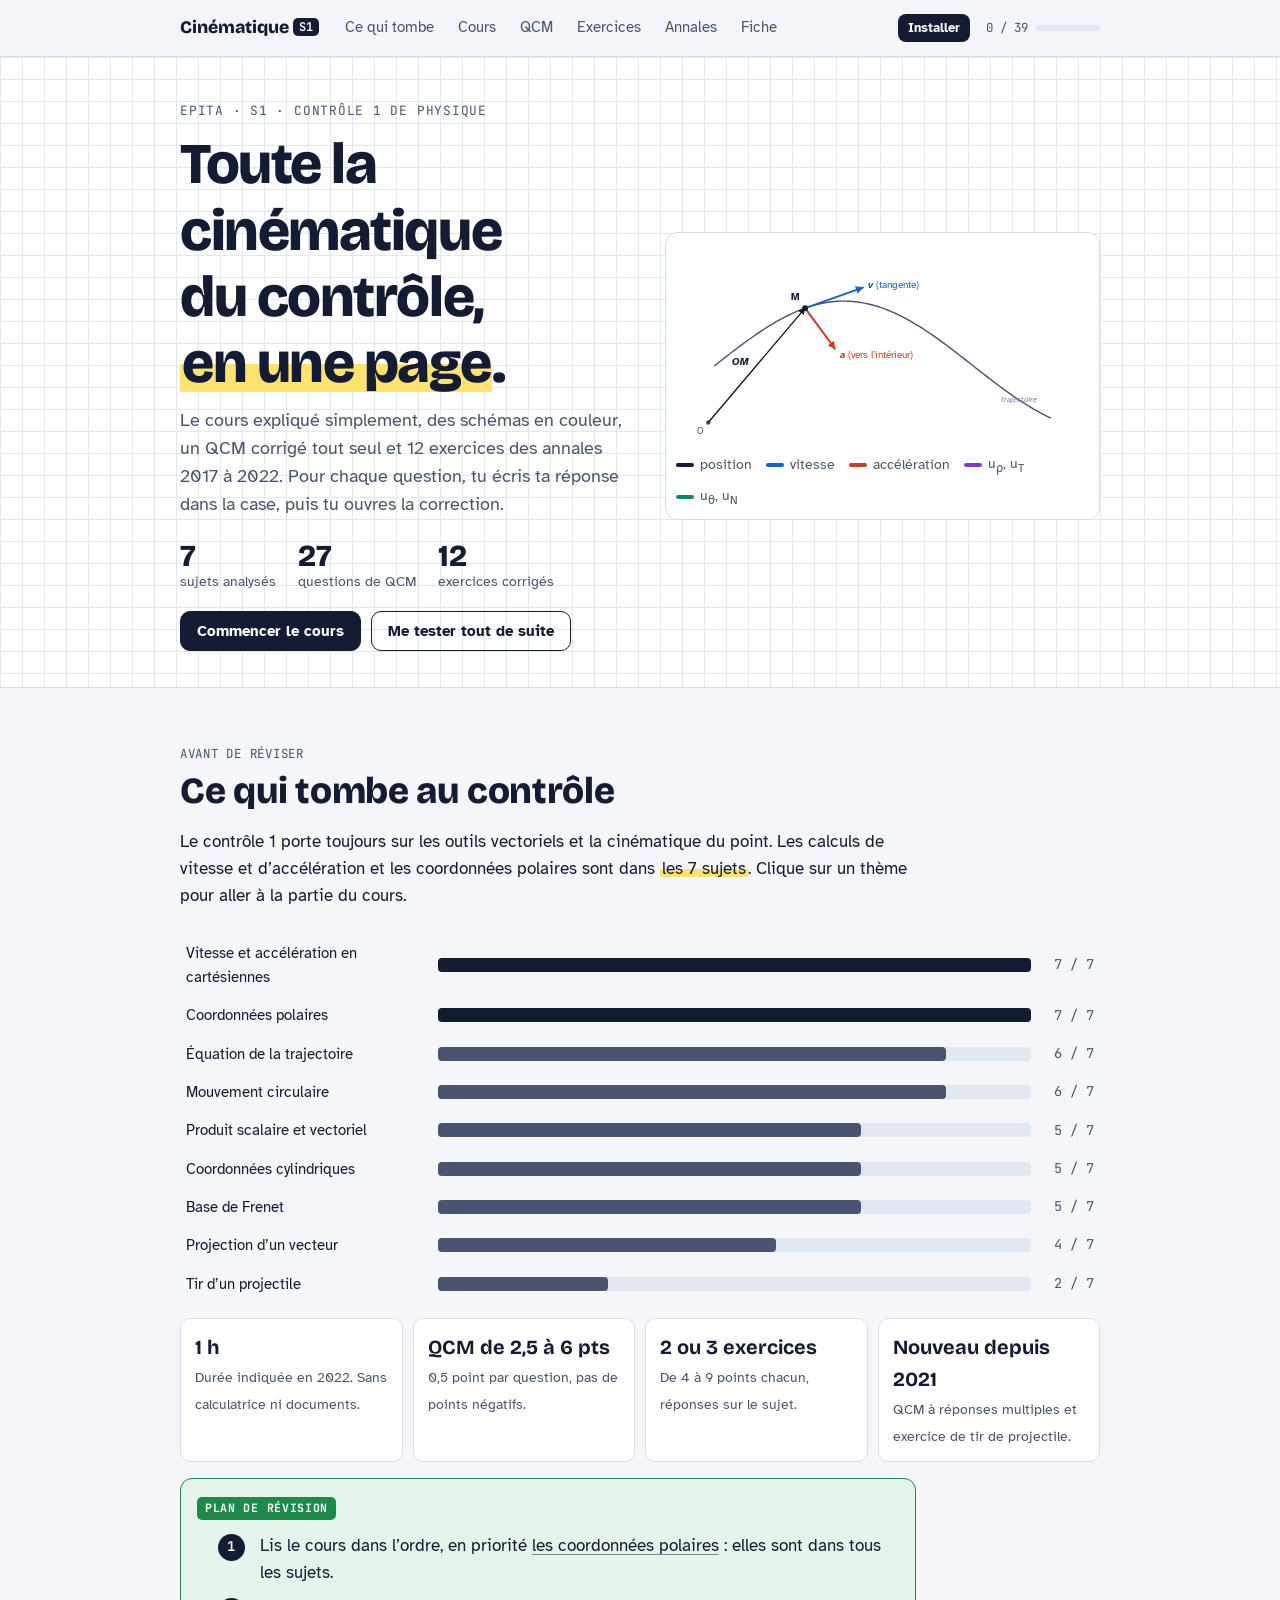
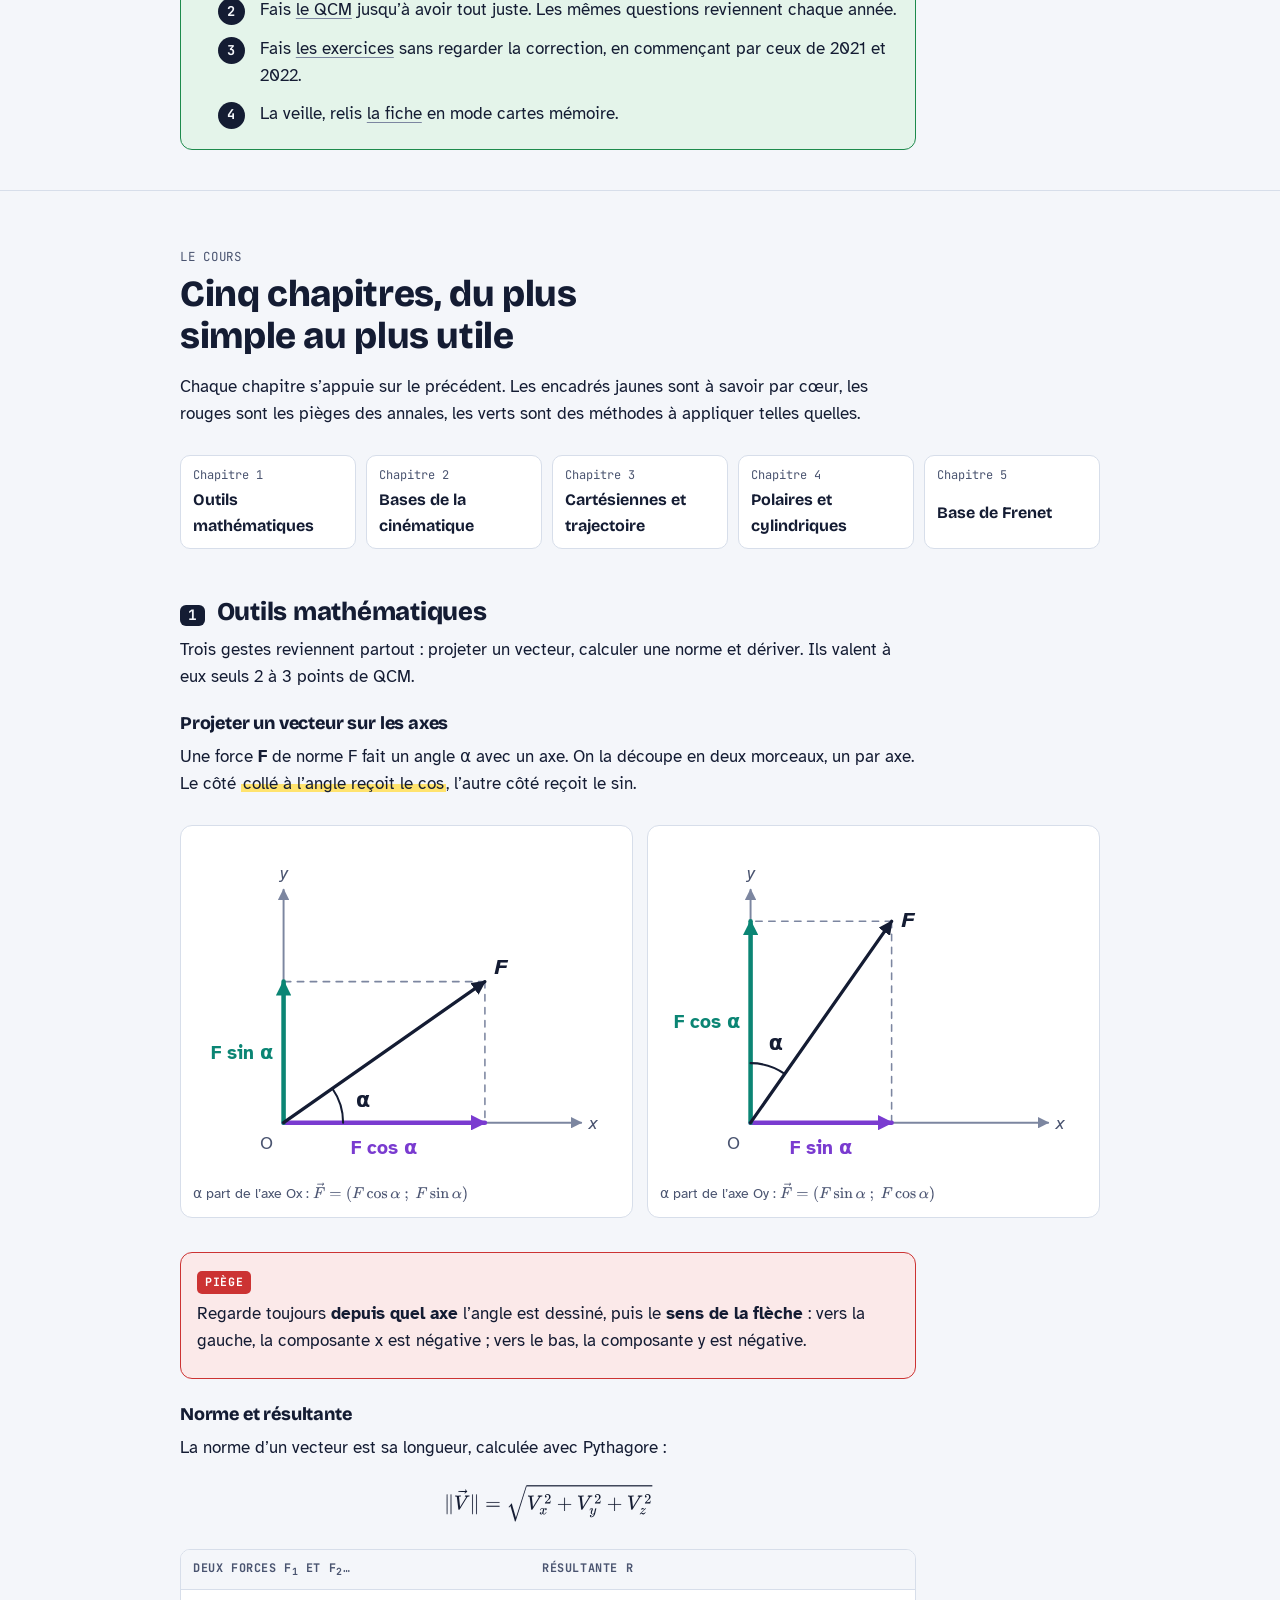
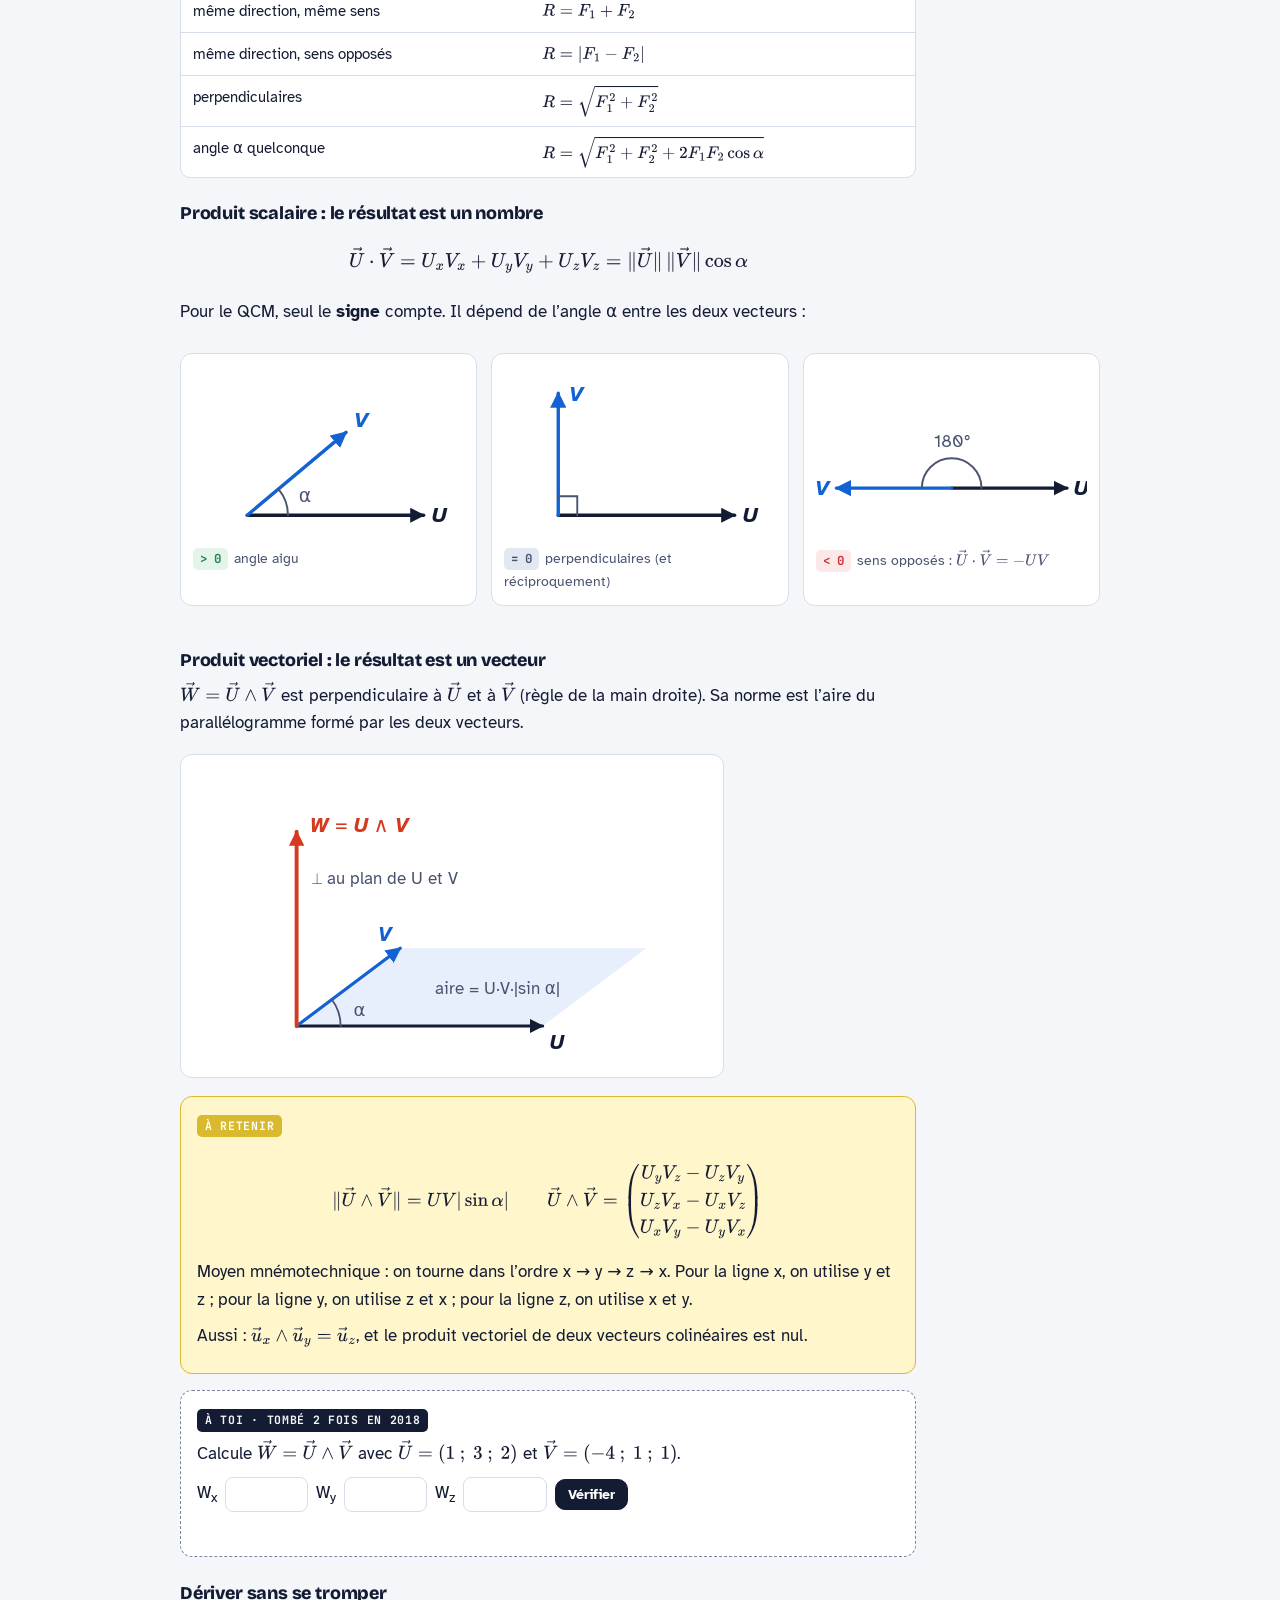
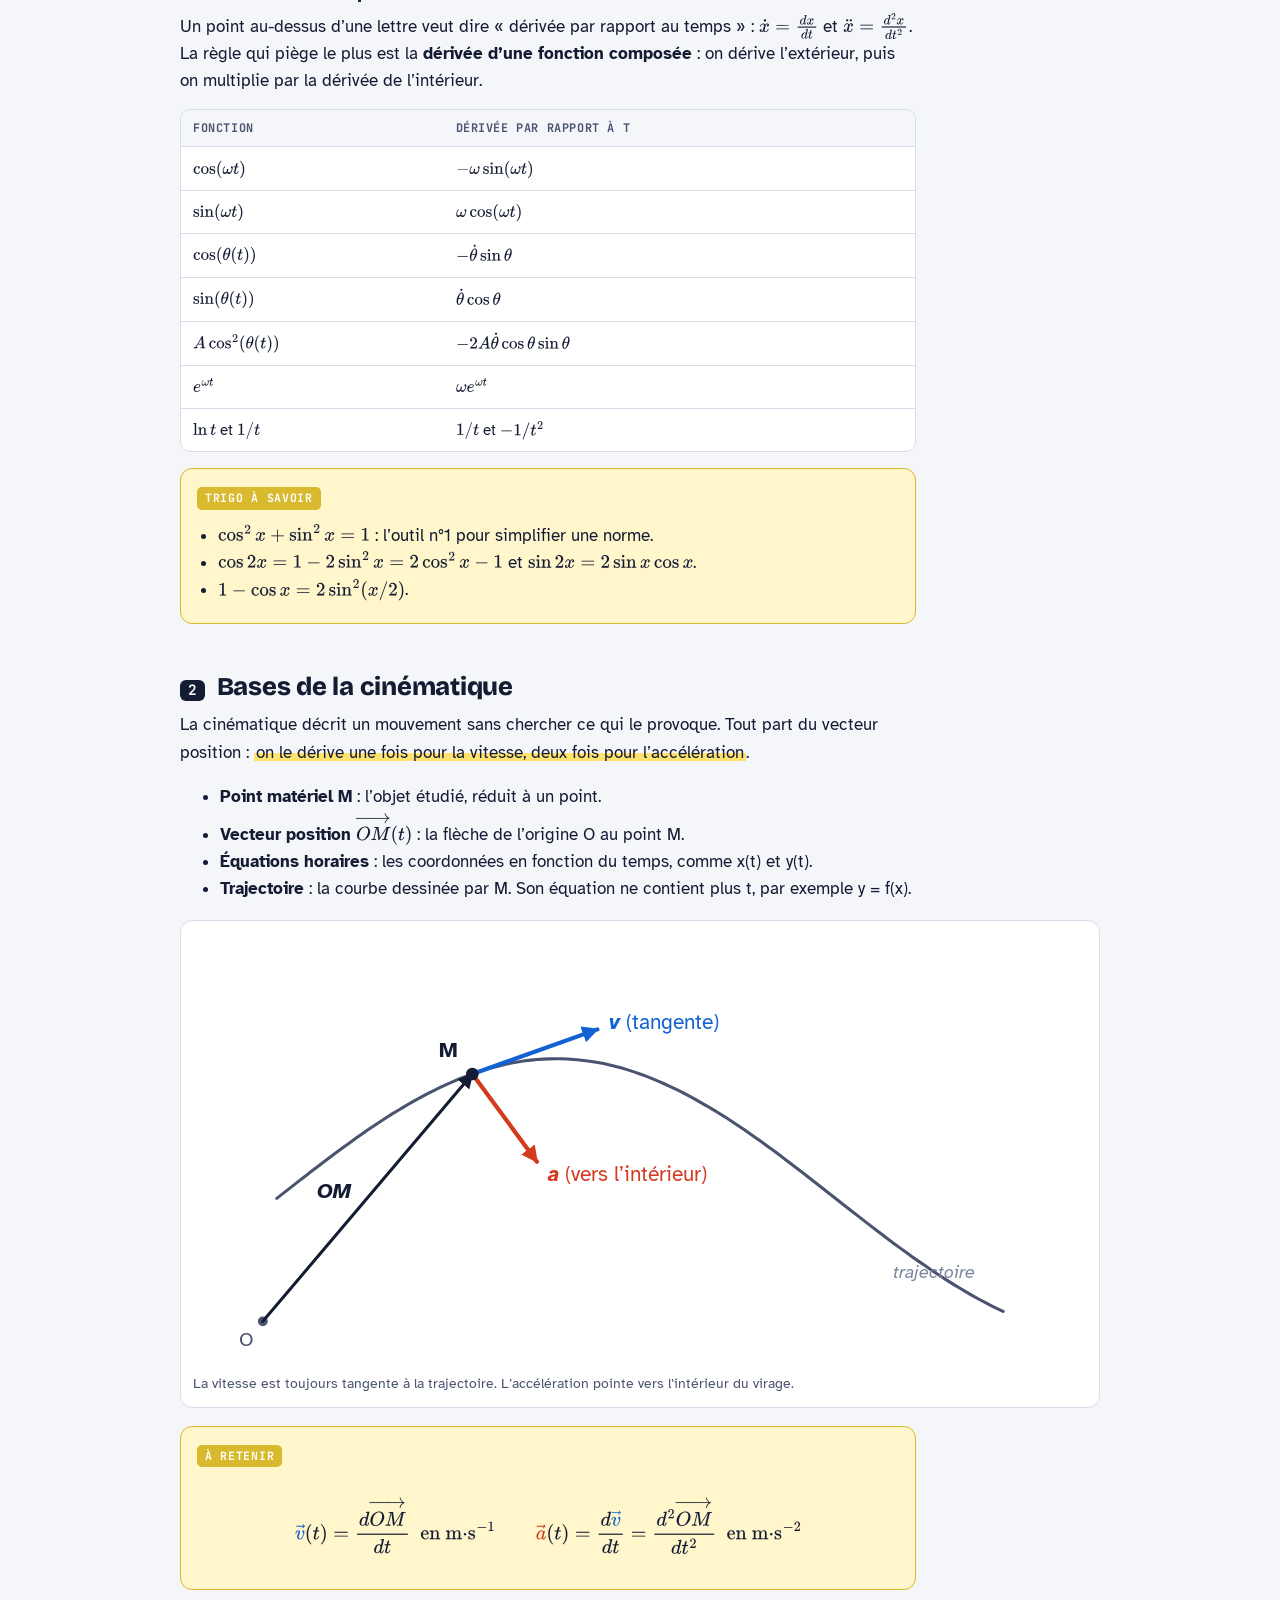
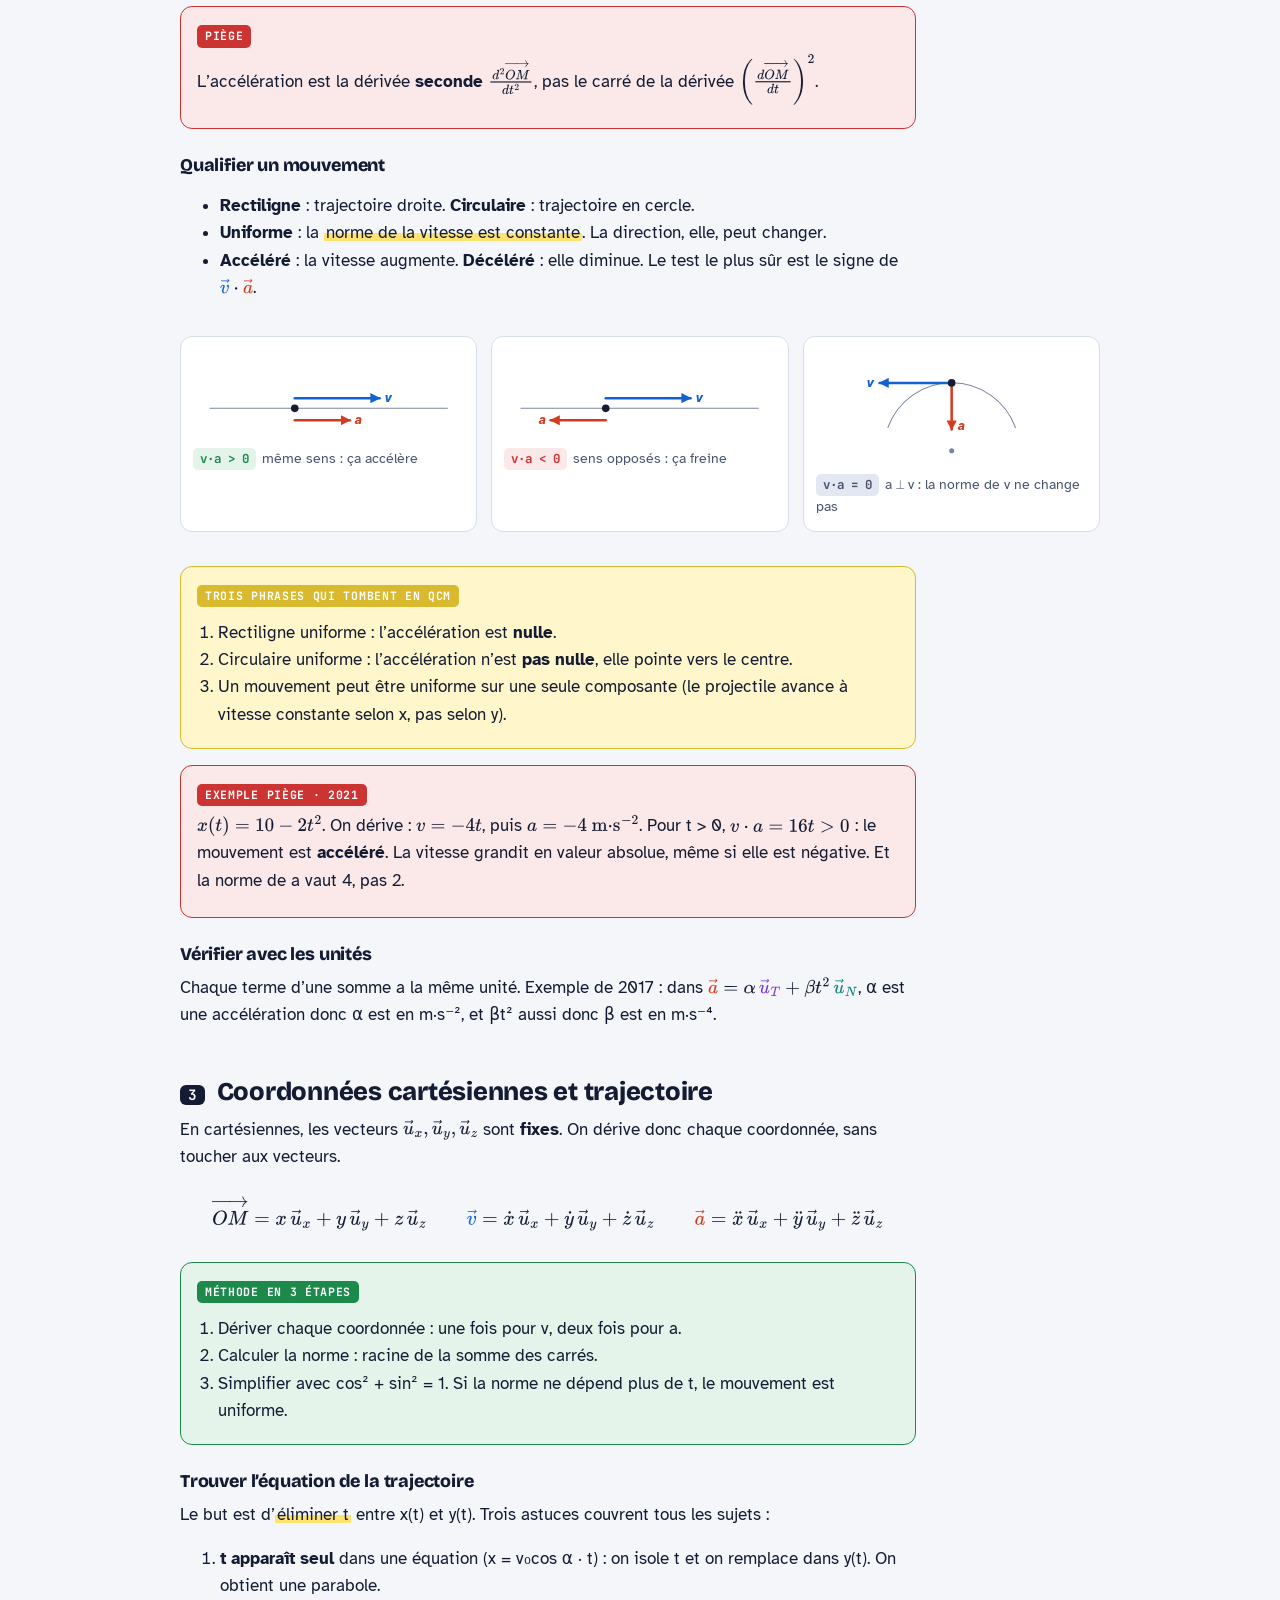
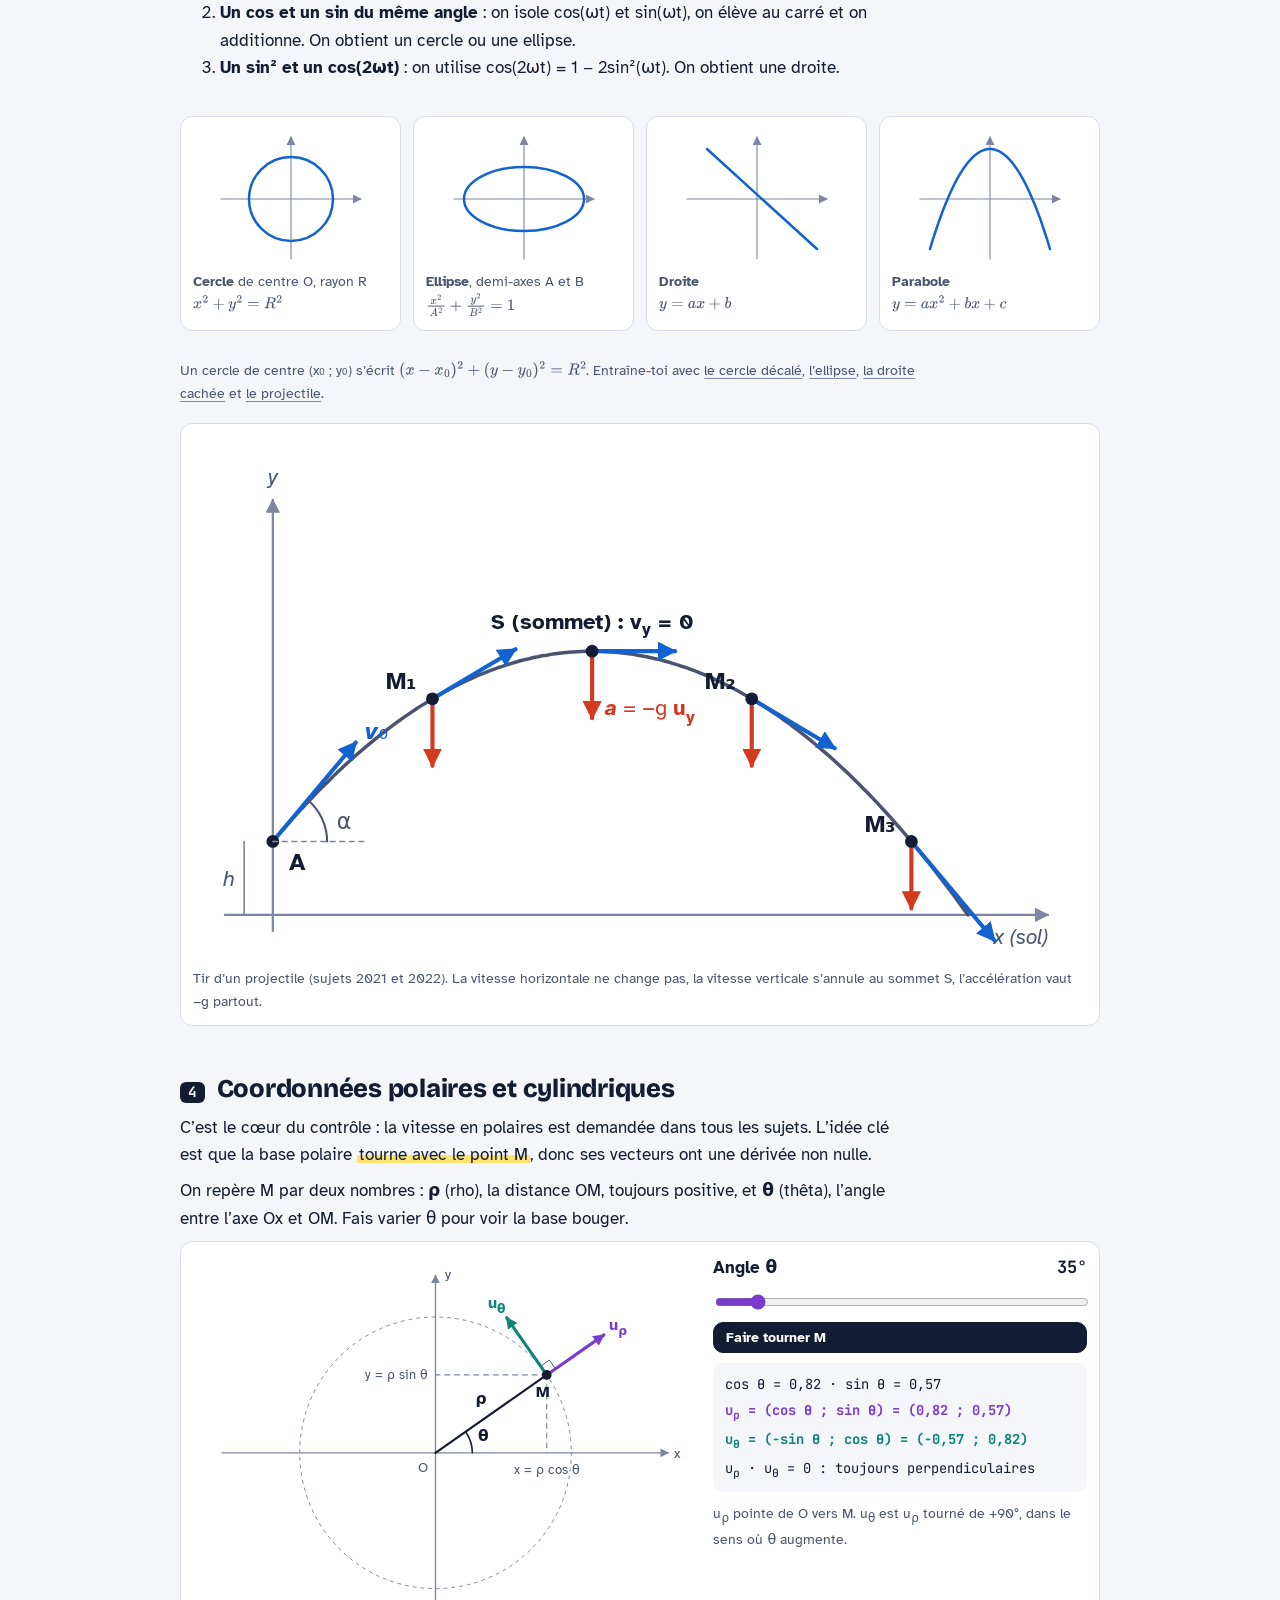
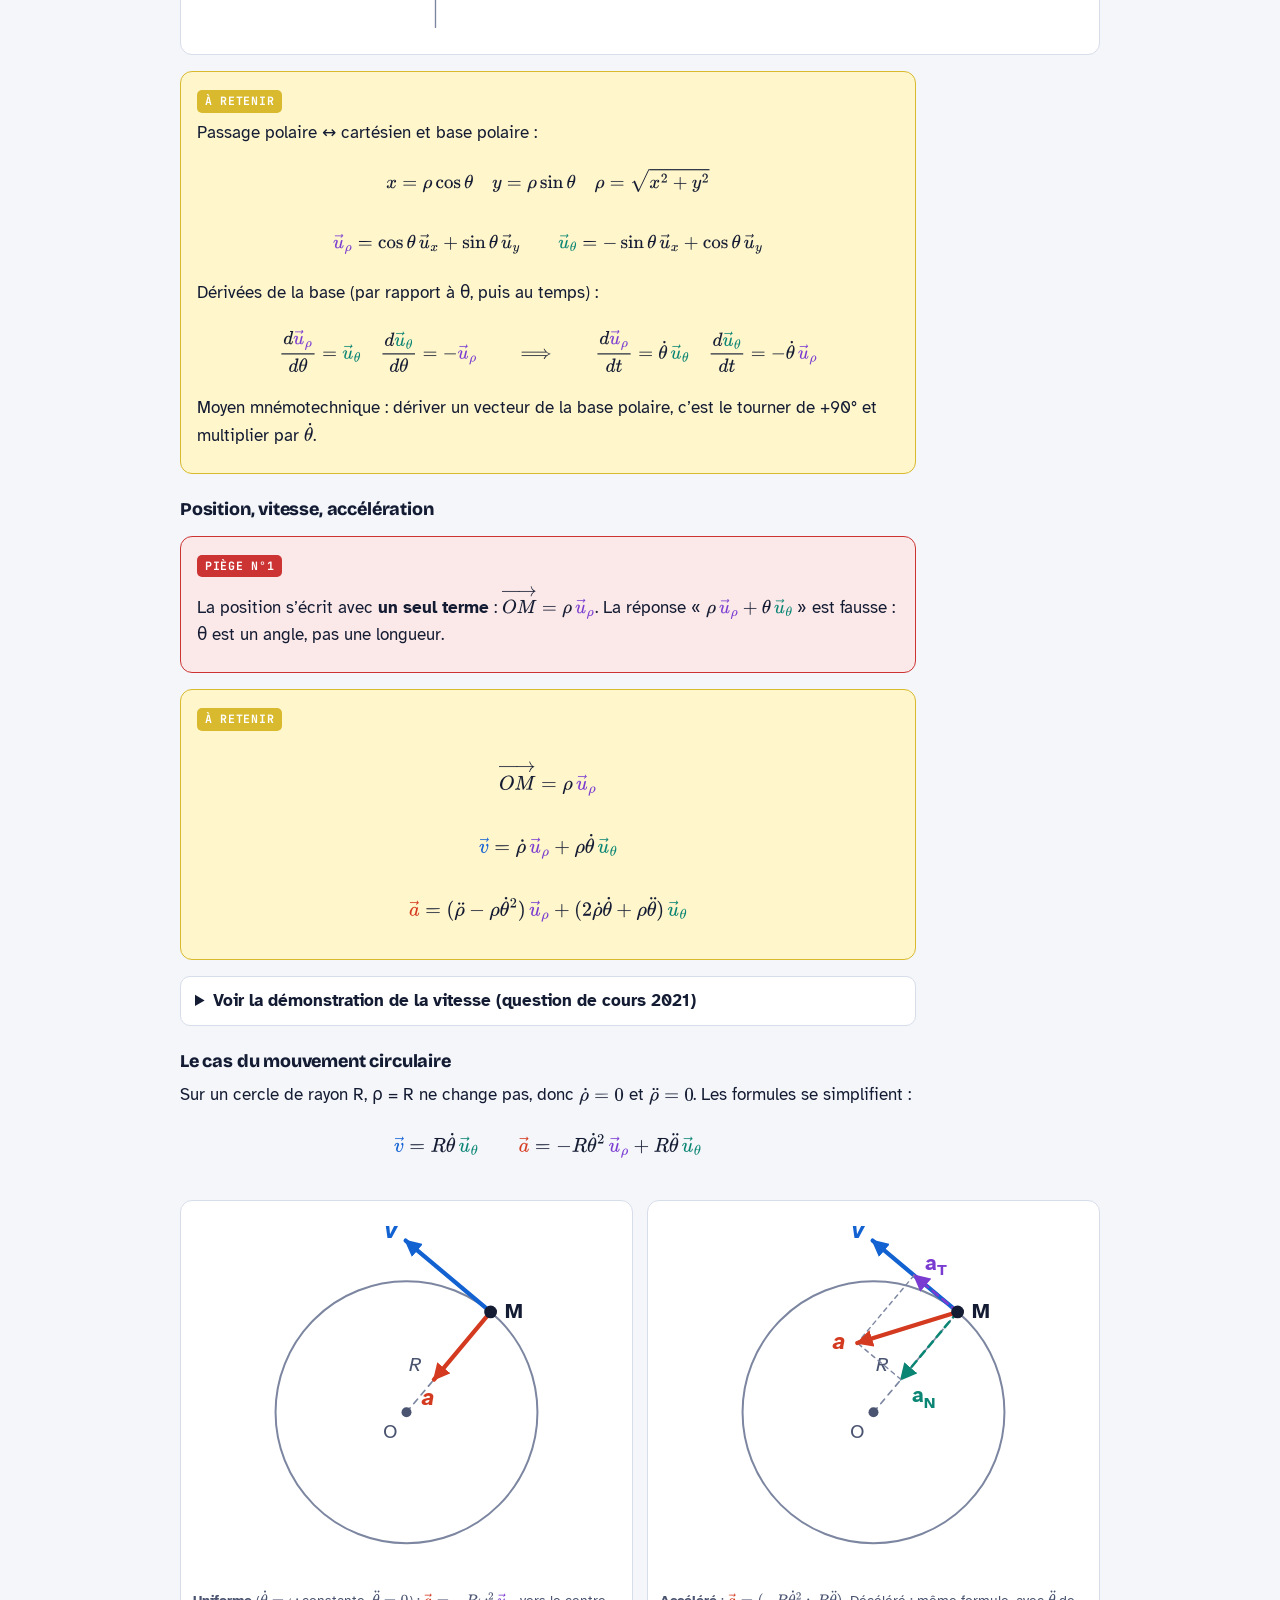
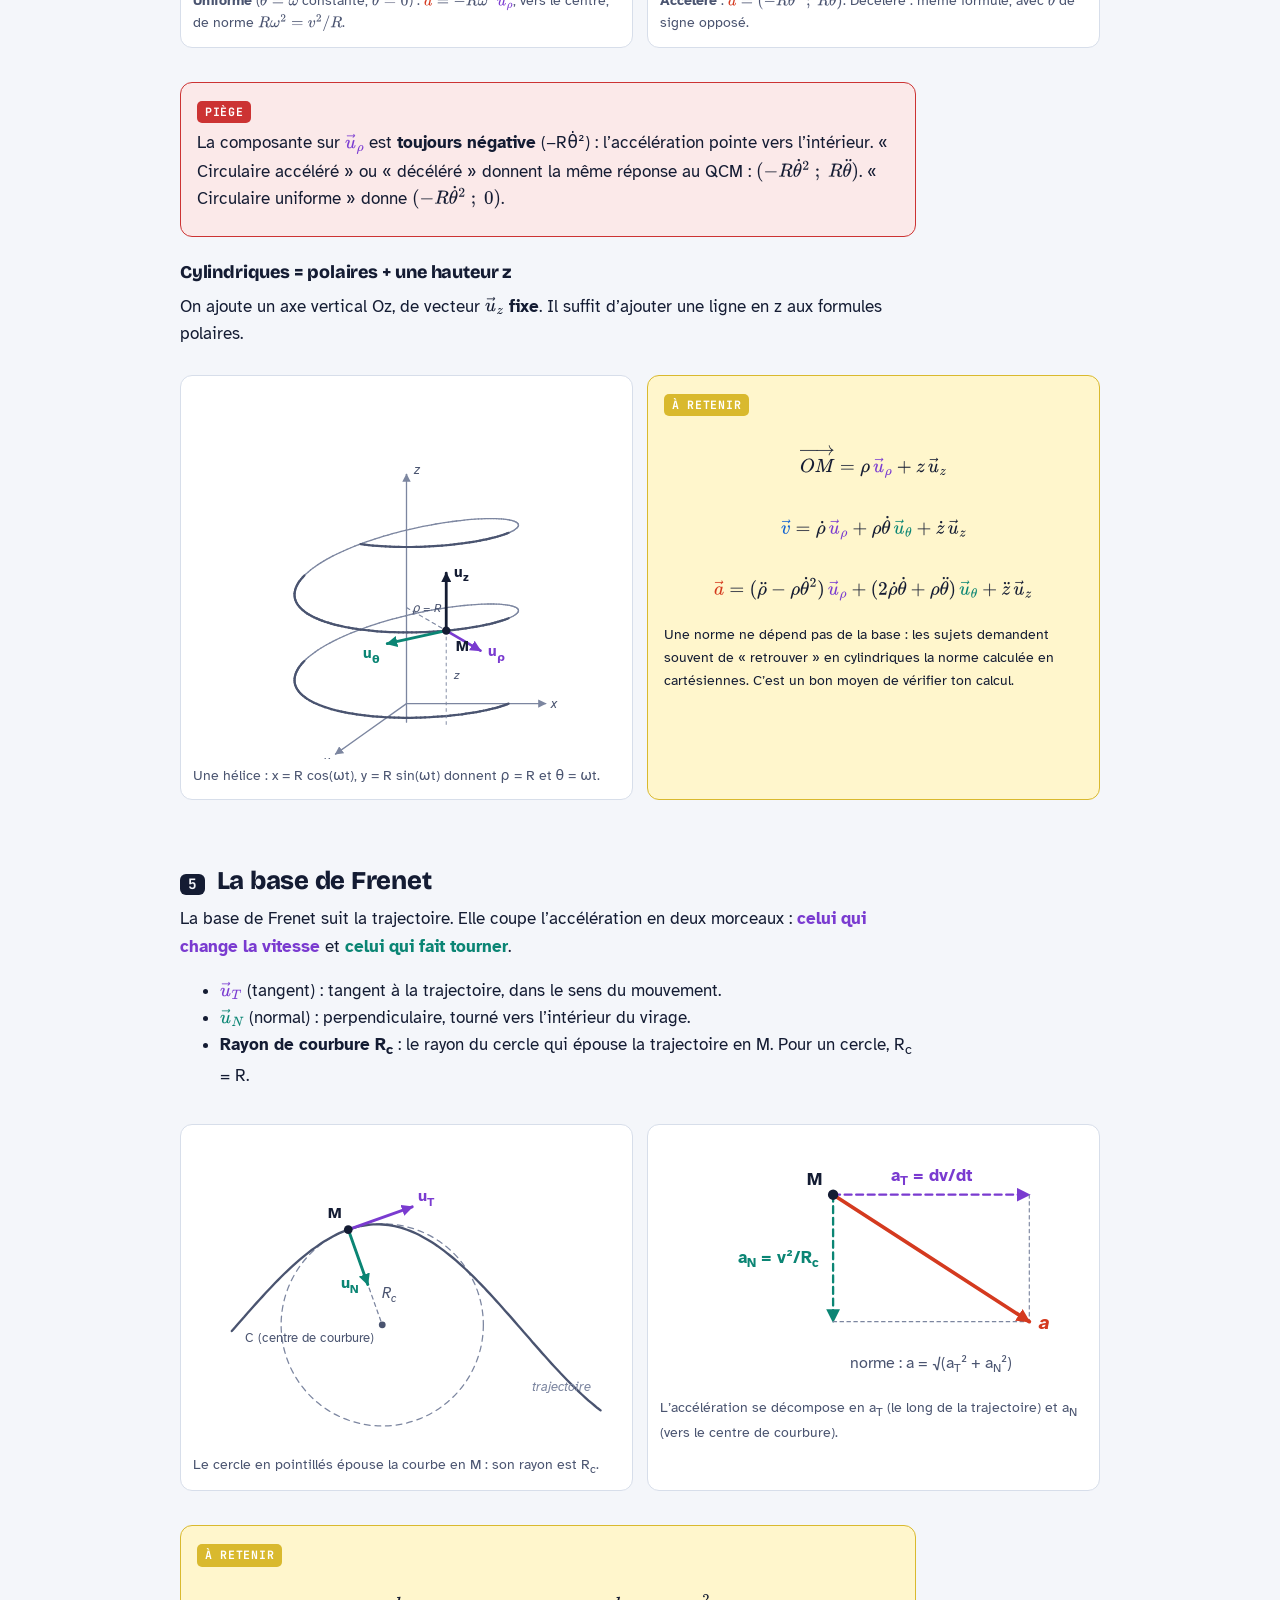
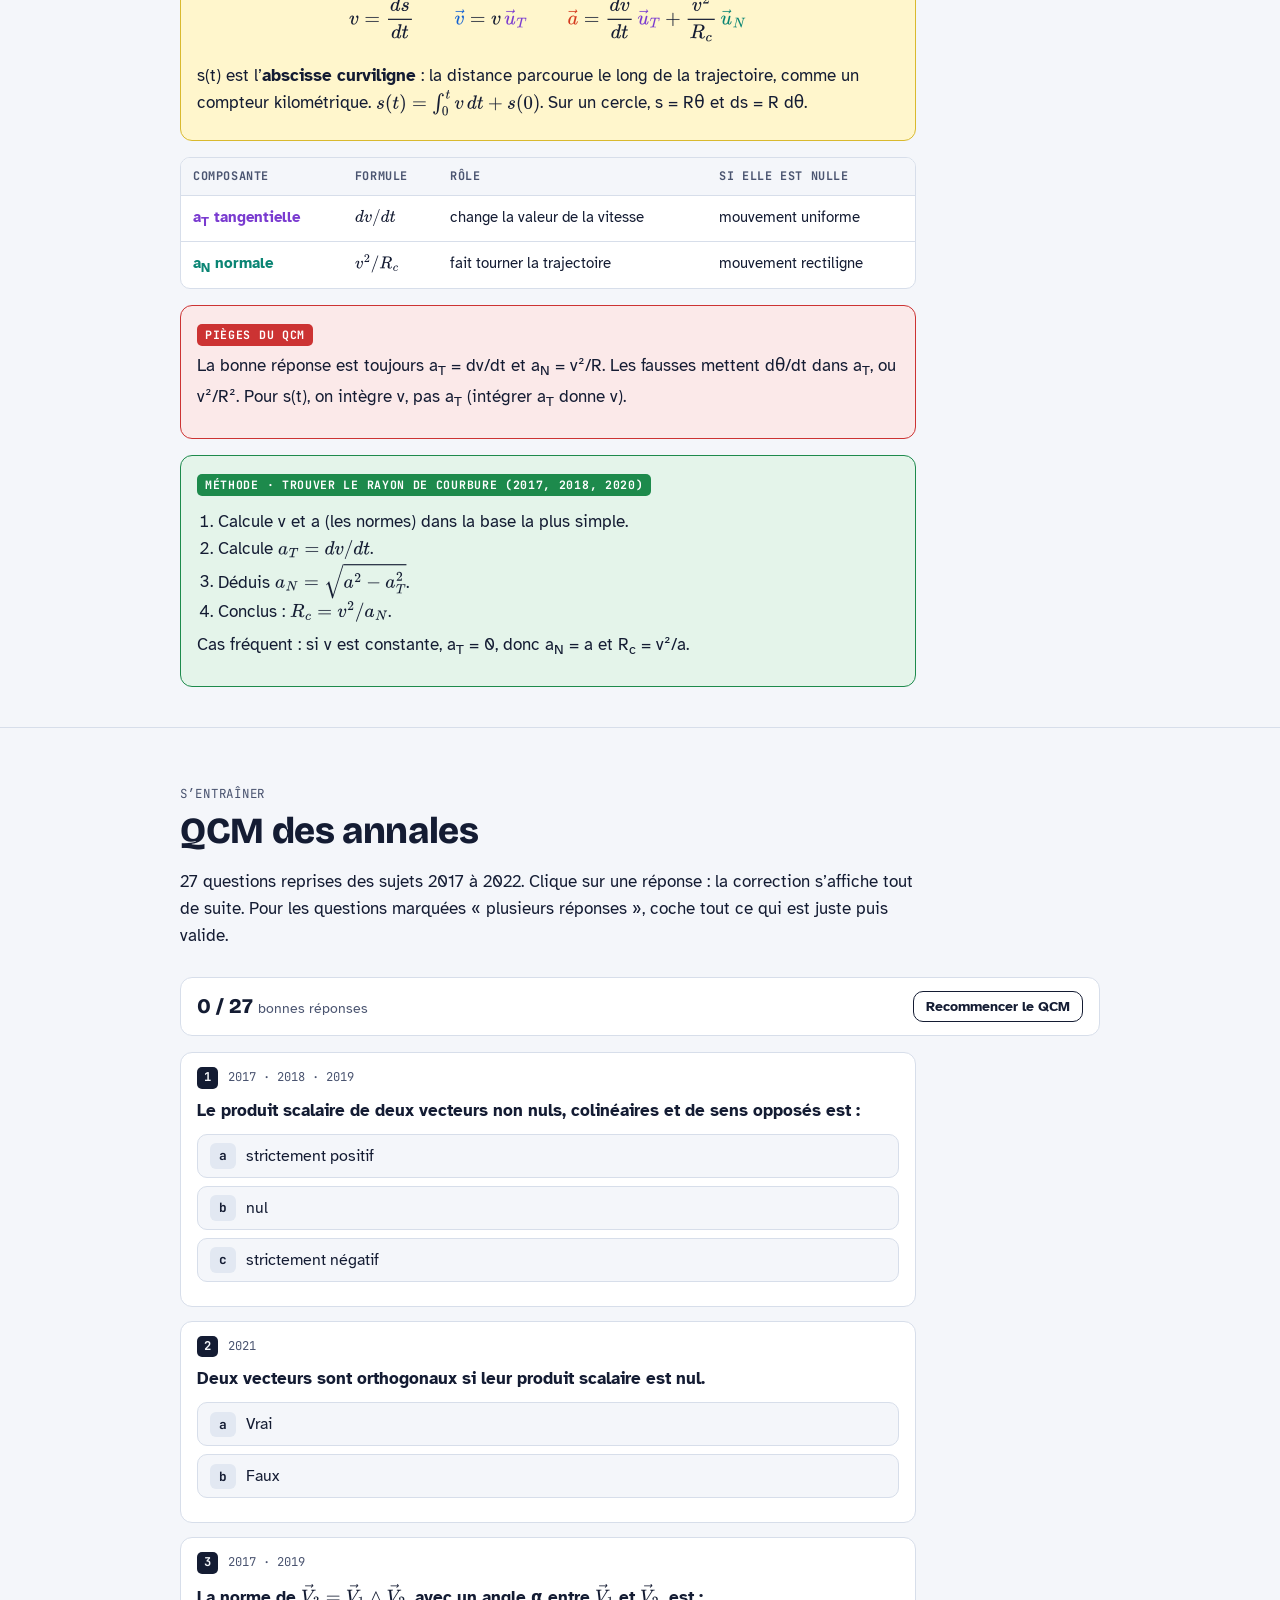
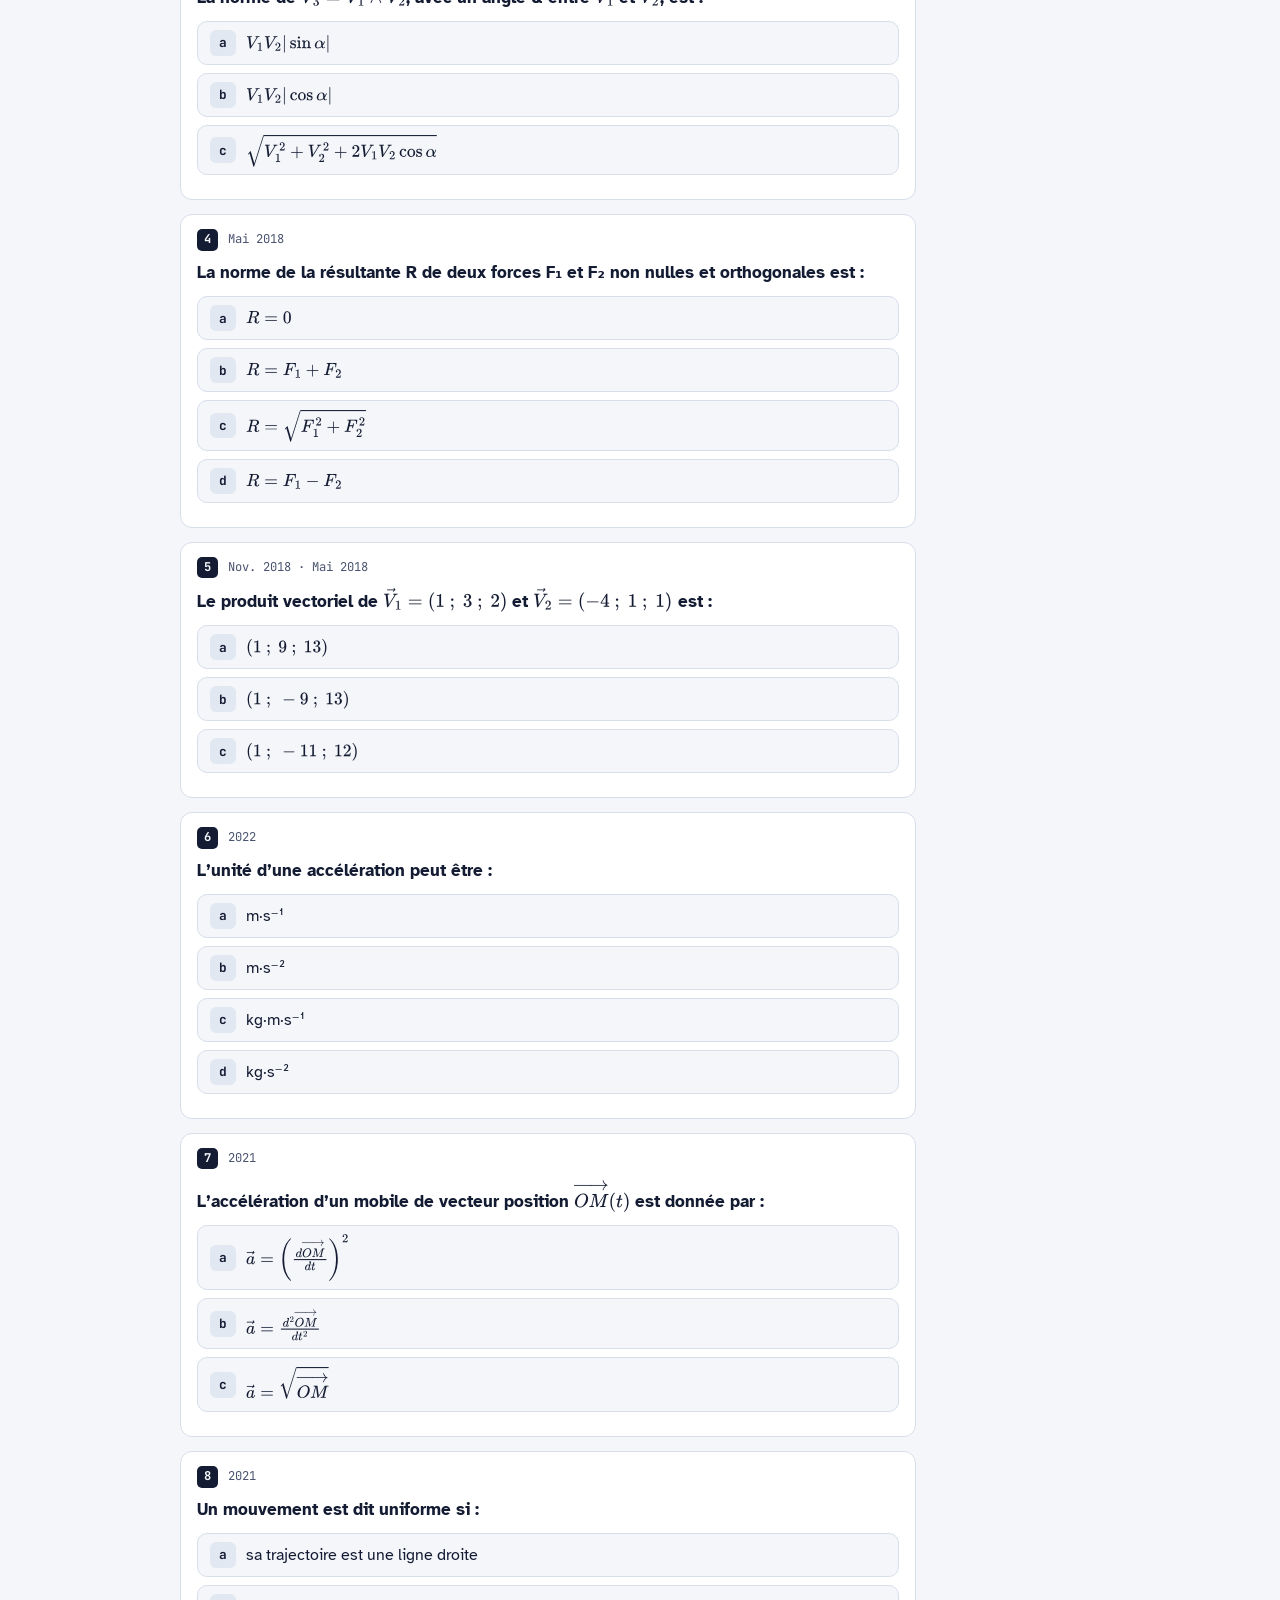
==== cinematique-s1/index.html @ 7e8057f8 "Première version de l'appli Cinématique S1" ====
<!doctype html>
<html lang="fr">
<head>
<meta charset="utf-8">
<meta name="viewport" content="width=device-width, initial-scale=1, viewport-fit=cover">
<meta name="theme-color" content="#F4F6FA" media="(prefers-color-scheme: light)">
<meta name="theme-color" content="#0D1220" media="(prefers-color-scheme: dark)">
<link rel="manifest" href="manifest.webmanifest">
<link rel="icon" href="icons/favicon-64.png" type="image/png">
<link rel="apple-touch-icon" href="icons/apple-touch-icon.png">
<meta name="mobile-web-app-capable" content="yes">
<meta name="apple-mobile-web-app-capable" content="yes">
<meta name="apple-mobile-web-app-title" content="Cinématique">
<meta name="apple-mobile-web-app-status-bar-style" content="black-translucent">
<title>Cinématique S1</title>
<meta name="description" content="Révisions du contrôle 1 de physique S1 (EPITA) : cours, schémas, QCM et annales corrigées.">
<link rel="preconnect" href="https://fonts.googleapis.com">
<link rel="preconnect" href="https://fonts.gstatic.com" crossorigin>
<link rel="stylesheet" href="https://fonts.googleapis.com/css2?family=Atkinson+Hyperlegible:ital,wght@0,400;0,700;1,400&family=Bricolage+Grotesque:opsz,wght@12..96,600;12..96,800&family=JetBrains+Mono:wght@500;700&display=swap">
<style>
/* Layout : un cahier à petits carreaux. Colonne de lecture de 46rem, schémas jusqu'à 60rem, barre de navigation collante avec la progression. */
:root {
  --paper: #F4F6FA;
  --card: #FFFFFF;
  --ink: #141C33;
  --ink-2: #4A5470;
  --ink-3: #7C86A0;
  --rule: #D7DEEA;
  --grid: #E2E8F2;
  --mark: #FFE36E;
  --note: #FFF6CC;
  --note-line: #D9B92E;
  --v: #1262D2;
  --a: #D43A1F;
  --u1: #7A3BD0;
  --u2: #0B8574;
  --good: #1D8A4C;
  --good-soft: #E4F4EA;
  --bad: #CC3333;
  --bad-soft: #FBE9E9;
  --btn: #141C33;
  --btn-ink: #FFFFFF;
  --area: rgba(18, 98, 210, 0.10);
  --f-disp: "Bricolage Grotesque", "Avenir Next", "Segoe UI", system-ui, sans-serif;
  --f-body: "Atkinson Hyperlegible", "Segoe UI", system-ui, -apple-system, sans-serif;
  --f-mono: "JetBrains Mono", ui-monospace, "SFMono-Regular", Menlo, Consolas, monospace;
  --radius: 12px;
}
@media (prefers-color-scheme: dark) {
  :root:not([data-theme="light"]) {
    --paper: #0D1220; --card: #151C2D; --ink: #E8ECF5; --ink-2: #A8B2C8; --ink-3: #7A849C;
    --rule: #283249; --grid: #182033; --mark: #6E5C10; --note: #2B2711; --note-line: #8C7A22;
    --v: #5CA8FF; --a: #FF7B5E; --u1: #B990FF; --u2: #37CCB3;
    --good: #4CC47F; --good-soft: #12291C; --bad: #FF6B6B; --bad-soft: #2E1719;
    --btn: #E8ECF5; --btn-ink: #0D1220; --area: rgba(92, 168, 255, 0.14);
    color-scheme: dark;
  }
}
:root[data-theme="dark"] {
  --paper: #0D1220; --card: #151C2D; --ink: #E8ECF5; --ink-2: #A8B2C8; --ink-3: #7A849C;
  --rule: #283249; --grid: #182033; --mark: #6E5C10; --note: #2B2711; --note-line: #8C7A22;
  --v: #5CA8FF; --a: #FF7B5E; --u1: #B990FF; --u2: #37CCB3;
  --good: #4CC47F; --good-soft: #12291C; --bad: #FF6B6B; --bad-soft: #2E1719;
  --btn: #E8ECF5; --btn-ink: #0D1220; --area: rgba(92, 168, 255, 0.14);
  color-scheme: dark;
}

* { box-sizing: border-box; }
[hidden] { display: none !important; }
html { scroll-behavior: smooth; scroll-padding-top: 72px; }
@media (prefers-reduced-motion: reduce) { html { scroll-behavior: auto; } }
body {
  background: var(--paper);
  color: var(--ink);
  font-family: var(--f-body);
  font-size: 17px;
  line-height: 1.6;
}
a { color: inherit; text-decoration-color: var(--ink-3); text-underline-offset: 3px; }
a:hover { text-decoration-color: var(--ink); }
:focus-visible { outline: 3px solid var(--v); outline-offset: 2px; border-radius: 4px; }
mark { background: linear-gradient(transparent 52%, var(--mark) 52%, var(--mark) 92%, transparent 92%); color: inherit; padding: 0 2px; }
b, strong { font-weight: 700; }
.wrap { max-width: 60rem; margin: 0 auto; padding-inline: 20px; }
.read { max-width: 46rem; }
h1, h2, h3, h4 { font-family: var(--f-disp); line-height: 1.15; text-wrap: balance; margin: 0; letter-spacing: -0.01em; }
h2 { font-size: clamp(1.7rem, 4vw, 2.3rem); font-weight: 800; }
h3 { font-size: 1.35rem; font-weight: 800; margin-top: 2.2rem; }
h4 { font-size: 1.12rem; font-weight: 800; }
p { margin: 0.6rem 0; }
.muted { color: var(--ink-2); }
.small { font-size: 0.9rem; }
.mono { font-family: var(--f-mono); }

/* ---------- Barre de navigation ---------- */
.nav {
  position: sticky; top: env(safe-area-inset-top, 0px); z-index: 20;
  background: color-mix(in srgb, var(--paper) 90%, transparent);
  backdrop-filter: blur(8px);
  border-bottom: 1px solid var(--rule);
}
.nav .wrap { display: flex; align-items: center; gap: 16px; min-height: 56px; }
.brand { font-family: var(--f-disp); font-weight: 800; font-size: 1.1rem; text-decoration: none; white-space: nowrap; }
.brand span { font-family: var(--f-mono); font-size: 0.75rem; font-weight: 700; background: var(--ink); color: var(--paper); border-radius: 5px; padding: 1px 6px; margin-left: 4px; vertical-align: 2px; }
.links { display: flex; gap: 4px; overflow-x: auto; flex: 1; min-width: 0; scrollbar-width: none; }
.links::-webkit-scrollbar { display: none; }
.links a { text-decoration: none; font-size: 0.92rem; padding: 6px 10px; border-radius: 8px; white-space: nowrap; color: var(--ink-2); }
.links a:hover { background: var(--grid); color: var(--ink); }
.prog { display: flex; align-items: center; gap: 8px; font-family: var(--f-mono); font-size: 0.78rem; color: var(--ink-2); white-space: nowrap; }
.prog .bar { width: 64px; height: 6px; border-radius: 3px; background: var(--grid); overflow: hidden; }
.prog .bar i { display: block; height: 100%; width: 0; background: var(--good); transition: width .3s; }
@media (max-width: 640px) { .prog .bar { display: none; } .brand span { display: none; } }

/* ---------- Hero ---------- */
.hero {
  background-color: var(--card);
  background-image: linear-gradient(var(--grid) 1px, transparent 1px), linear-gradient(90deg, var(--grid) 1px, transparent 1px);
  background-size: 22px 22px;
  border-bottom: 1px solid var(--rule);
}
.hero .wrap { display: grid; grid-template-columns: 1.05fr 1fr; gap: 28px; align-items: center; padding-block: 44px 36px; }
.hero .wrap > * { min-width: 0; }
.kicker { font-family: var(--f-mono); font-size: 0.8rem; letter-spacing: 0.06em; text-transform: uppercase; color: var(--ink-2); margin: 0 0 10px; }
.hero h1 { font-size: clamp(2.3rem, 6vw, 3.6rem); font-weight: 800; letter-spacing: -0.025em; }
.lede { font-size: 1.1rem; color: var(--ink-2); max-width: 34rem; }
.cta { display: flex; flex-wrap: wrap; gap: 10px; margin-top: 18px; }
.btn { display: inline-flex; align-items: center; gap: 8px; background: var(--btn); color: var(--btn-ink); border: 1.5px solid var(--btn); border-radius: 10px; padding: 10px 16px; font: 700 0.95rem var(--f-body); text-decoration: none; cursor: pointer; }
.btn.ghost { background: transparent; color: var(--ink); }
.btn.small { padding: 6px 12px; font-size: 0.86rem; }
.btn:hover { filter: brightness(1.12); }
.stats { display: flex; flex-wrap: wrap; gap: 22px; margin-top: 22px; }
.stats div { display: grid; }
.stats b { font-family: var(--f-disp); font-size: 1.9rem; font-weight: 800; line-height: 1; }
.stats span { font-size: 0.85rem; color: var(--ink-2); }
.hero-fig { background: var(--card); border: 1px solid var(--rule); border-radius: var(--radius); padding: 10px; }
.legend { display: flex; flex-wrap: wrap; gap: 8px 14px; margin-top: 10px; font-size: 0.86rem; color: var(--ink-2); }
.legend .sw { display: inline-flex; align-items: center; gap: 6px; }
.legend .sw::before { content: ""; width: 18px; height: 4px; border-radius: 2px; background: currentColor; }
.sw-ink { color: var(--ink); } .sw-v { color: var(--v); } .sw-a { color: var(--a); } .sw-u1 { color: var(--u1); } .sw-u2 { color: var(--u2); }
.legend .sw span { color: var(--ink-2); }
@media (max-width: 820px) { .hero .wrap { grid-template-columns: 1fr; } }

/* ---------- Sections ---------- */
section.block { padding-block: 56px 24px; }
section.block + section.block { border-top: 1px solid var(--rule); }
.sec-head { display: grid; gap: 6px; margin-bottom: 18px; }
.sec-tag { font-family: var(--f-mono); font-size: 0.78rem; letter-spacing: 0.06em; text-transform: uppercase; color: var(--ink-2); }
.chapter { margin-top: 40px; padding-top: 8px; }
.chapter > h3:first-child { margin-top: 0; display: flex; align-items: baseline; gap: 12px; font-size: 1.6rem; }
.chapter > h3:first-child .n { font-family: var(--f-mono); font-size: 0.9rem; font-weight: 700; color: var(--paper); background: var(--ink); border-radius: 6px; padding: 2px 8px; }
.toc { display: grid; grid-template-columns: repeat(auto-fit, minmax(170px, 1fr)); gap: 10px; margin: 14px 0 0; padding: 0; list-style: none; }
.toc a { display: grid; gap: 2px; text-decoration: none; background: var(--card); border: 1px solid var(--rule); border-radius: 10px; padding: 10px 12px; height: 100%; }
.toc a:hover { border-color: var(--ink-3); }
.toc .n { font-family: var(--f-mono); font-size: 0.75rem; color: var(--ink-2); }
.toc b { font-family: var(--f-disp); font-size: 1rem; }

/* ---------- Encadrés ---------- */
.box { border: 1.5px solid var(--rule); border-radius: var(--radius); padding: 14px 16px; margin: 16px 0; background: var(--card); }
.box > .lbl { display: inline-block; font-family: var(--f-mono); font-size: 0.72rem; font-weight: 700; letter-spacing: 0.06em; text-transform: uppercase; padding: 2px 8px; border-radius: 5px; margin-bottom: 6px; }
.box.key { background: var(--note); border-color: var(--note-line); }
.box.key > .lbl { background: var(--note-line); color: var(--card); }
.box.trap { background: var(--bad-soft); border-color: var(--bad); }
.box.trap > .lbl { background: var(--bad); color: var(--card); }
.box.how { background: var(--good-soft); border-color: var(--good); }
.box.how > .lbl { background: var(--good); color: var(--card); }
.box.try { border-style: dashed; border-color: var(--ink-3); }
.box.try > .lbl { background: var(--ink); color: var(--paper); }
.box p:first-of-type { margin-top: 0; }
.box ol, .box ul { margin: 6px 0; padding-left: 1.3rem; }

/* ---------- Formules et tableaux ---------- */
.eq { overflow-x: auto; overflow-y: hidden; padding: 4px 0; margin: 8px 0; }
.eq.big { font-size: 1.12rem; }
.tbl { overflow-x: auto; margin: 14px 0; border: 1px solid var(--rule); border-radius: 10px; background: var(--card); }
table { border-collapse: collapse; width: 100%; font-size: 0.95rem; }
th, td { text-align: left; padding: 9px 12px; border-bottom: 1px solid var(--rule); vertical-align: top; }
th { font-family: var(--f-mono); font-size: 0.74rem; letter-spacing: 0.05em; text-transform: uppercase; color: var(--ink-2); font-weight: 700; background: var(--paper); }
tr:last-child td { border-bottom: 0; }
.cv { fill: var(--v); stroke: var(--v); color: var(--v); }
.ca { fill: var(--a); stroke: var(--a); color: var(--a); }
.c1 { fill: var(--u1); stroke: var(--u1); color: var(--u1); }
.c2 { fill: var(--u2); stroke: var(--u2); color: var(--u2); }
mjx-container { max-width: 100%; }
mjx-container[display="true"] { margin: 0.5em 0 !important; }

/* ---------- Schémas ---------- */
figure { margin: 18px 0; }
figure.panel { background: var(--card); border: 1px solid var(--rule); border-radius: var(--radius); padding: 12px; }
figcaption { font-size: 0.88rem; color: var(--ink-2); margin-top: 6px; }
.fig-svg { width: 100%; height: auto; display: block; }
.fig-svg.mini { max-width: 320px; margin: 0 auto; }
.fig-svg.icon { max-width: 160px; margin: 0 auto; }
.fig-svg.half { max-width: 460px; margin: 0 auto; }
.grid2 { display: grid; grid-template-columns: repeat(2, minmax(0, 1fr)); gap: 14px; }
.grid3 { display: grid; grid-template-columns: repeat(3, minmax(0, 1fr)); gap: 14px; }
.grid4 { display: grid; grid-template-columns: repeat(4, minmax(0, 1fr)); gap: 12px; }
@media (max-width: 760px) { .grid3 { grid-template-columns: 1fr; } .grid4 { grid-template-columns: repeat(2, minmax(0, 1fr)); } }
@media (max-width: 620px) { .grid2 { grid-template-columns: 1fr; } }
.grid2 > *, .grid3 > *, .grid4 > * { min-width: 0; }
.ln { fill: none; stroke-linecap: round; }
.ln-ink { stroke: var(--ink); } .ln-ink2 { stroke: var(--ink-2); } .ln-ink3 { stroke: var(--ink-3); }
.ln-v { stroke: var(--v); } .ln-a { stroke: var(--a); } .ln-u1 { stroke: var(--u1); } .ln-u2 { stroke: var(--u2); }
.mk-ink { fill: var(--ink); } .mk-ink2 { fill: var(--ink-2); } .mk-ink3 { fill: var(--ink-3); }
.mk-v { fill: var(--v); } .mk-a { fill: var(--a); } .mk-u1 { fill: var(--u1); } .mk-u2 { fill: var(--u2); }
.tx { font-family: var(--f-body); }
.tx-ink { fill: var(--ink); } .tx-ink2 { fill: var(--ink-2); } .tx-ink3 { fill: var(--ink-3); }
.tx-v { fill: var(--v); } .tx-a { fill: var(--a); } .tx-u1 { fill: var(--u1); } .tx-u2 { fill: var(--u2); }
.dot-ink { fill: var(--ink); } .dot-ink2 { fill: var(--ink-2); } .dot-ink3 { fill: var(--ink-3); }
.area { fill: var(--area); stroke: none; }
.cap-tag { display: inline-block; font-family: var(--f-mono); font-size: 0.78rem; font-weight: 700; padding: 1px 7px; border-radius: 5px; margin-right: 6px; }
.cap-tag.pos { background: var(--good-soft); color: var(--good); }
.cap-tag.zero { background: var(--grid); color: var(--ink-2); }
.cap-tag.neg { background: var(--bad-soft); color: var(--bad); }

/* ---------- Ce qui tombe : barres ---------- */
.bars { display: grid; gap: 6px; margin: 18px 0; }
.bar-row { display: grid; grid-template-columns: minmax(0, 15rem) minmax(0, 1fr) 3.2rem; gap: 12px; align-items: center; text-decoration: none; padding: 4px 6px; border-radius: 8px; position: relative; }
.bar-row:hover, .bar-row:focus-visible { background: var(--card); }
.bar-row .name { font-size: 0.95rem; }
.bar-row .track { height: 14px; border-radius: 4px; background: var(--grid); }
.bar-row .fill { display: block; height: 100%; border-radius: 4px; background: var(--ink-2); }
.bar-row.top .fill { background: var(--ink); }
.bar-row .val { font-family: var(--f-mono); font-size: 0.85rem; text-align: right; color: var(--ink-2); font-variant-numeric: tabular-nums; }
.bar-row .tip { position: absolute; left: 6px; top: 100%; z-index: 5; background: var(--ink); color: var(--paper); font-size: 0.82rem; padding: 6px 10px; border-radius: 8px; opacity: 0; pointer-events: none; transform: translateY(-4px); transition: opacity .15s, transform .15s; max-width: 90%; }
.bar-row:hover .tip, .bar-row:focus-visible .tip { opacity: 1; transform: none; }
@media (max-width: 620px) { .bar-row { grid-template-columns: minmax(0, 1fr) 3rem; } .bar-row .track { grid-column: 1 / -1; order: 3; } }
.facts { display: grid; grid-template-columns: repeat(auto-fit, minmax(190px, 1fr)); gap: 10px; margin: 16px 0; }
.fact { background: var(--card); border: 1px solid var(--rule); border-radius: 10px; padding: 12px 14px; }
.fact b { display: block; font-family: var(--f-disp); font-size: 1.25rem; }
.fact span { font-size: 0.88rem; color: var(--ink-2); }
.steps { counter-reset: s; list-style: none; padding: 0; display: grid; gap: 10px; margin: 14px 0; }
.steps li { counter-increment: s; display: grid; grid-template-columns: 2rem minmax(0, 1fr); gap: 10px; align-items: start; }
.steps li::before { content: counter(s); font-family: var(--f-mono); font-weight: 700; background: var(--ink); color: var(--paper); width: 1.7rem; height: 1.7rem; border-radius: 50%; display: grid; place-items: center; font-size: 0.85rem; margin-top: 2px; }

/* ---------- Polaire interactif ---------- */
.polar { display: grid; grid-template-columns: minmax(0, 1.35fr) minmax(0, 1fr); gap: 16px; align-items: start; }
@media (max-width: 760px) { .polar { grid-template-columns: 1fr; } }
.polar-ctl { display: grid; gap: 10px; }
.polar-ctl label { font-weight: 700; display: flex; justify-content: space-between; }
.polar-ctl input[type=range] { width: 100%; accent-color: var(--u1); }
.vals { font-family: var(--f-mono); font-size: 0.86rem; display: grid; gap: 4px; background: var(--paper); border-radius: 10px; padding: 10px 12px; font-variant-numeric: tabular-nums; }
.vals .r1 { color: var(--u1); font-weight: 700; } .vals .r2 { color: var(--u2); font-weight: 700; }

/* ---------- Petit vérificateur ---------- */
.check-row { display: flex; flex-wrap: wrap; gap: 8px; align-items: center; margin: 10px 0; }
.check-row input { width: 5.2rem; font: 1rem var(--f-mono); padding: 6px 8px; border: 1.5px solid var(--rule); border-radius: 8px; background: var(--card); color: var(--ink); }
.check-row input.ok { border-color: var(--good); background: var(--good-soft); }
.check-row input.ko { border-color: var(--bad); background: var(--bad-soft); }
.feedback { font-size: 0.92rem; min-height: 1.4em; }
.feedback.ok { color: var(--good); font-weight: 700; } .feedback.ko { color: var(--bad); }

/* ---------- QCM ---------- */
.qcm-bar { display: flex; flex-wrap: wrap; gap: 12px; align-items: center; justify-content: space-between; background: var(--card); border: 1px solid var(--rule); border-radius: var(--radius); padding: 12px 16px; margin: 16px 0; position: sticky; top: calc(env(safe-area-inset-top, 0px) + 60px); z-index: 10; }
.score { font-family: var(--f-disp); font-size: 1.3rem; font-weight: 800; }
.score small { font-family: var(--f-body); font-size: 0.85rem; font-weight: 400; color: var(--ink-2); }
.qlist { display: grid; gap: 14px; }
.q { background: var(--card); border: 1px solid var(--rule); border-radius: var(--radius); padding: 14px 16px; }
.q.right { border-color: var(--good); }
.q.wrong { border-color: var(--bad); }
.q-head { display: flex; gap: 10px; align-items: center; font-family: var(--f-mono); font-size: 0.76rem; color: var(--ink-2); }
.q-num { font-weight: 700; background: var(--ink); color: var(--paper); border-radius: 5px; padding: 1px 7px; }
.q-multi { background: var(--note); color: var(--ink); border: 1px solid var(--note-line); border-radius: 5px; padding: 0 6px; }
.q-text { font-weight: 700; margin: 8px 0 10px; }
.opts { display: grid; gap: 8px; }
.opt { display: flex; gap: 10px; align-items: center; text-align: left; width: 100%; background: var(--paper); color: var(--ink); border: 1.5px solid var(--rule); border-radius: 10px; padding: 8px 12px; font: 0.98rem var(--f-body); cursor: pointer; min-height: 44px; overflow-x: auto; }
.opt:hover:not(:disabled) { border-color: var(--ink-3); }
.opt .k { font-family: var(--f-mono); font-weight: 700; font-size: 0.8rem; flex: 0 0 auto; width: 1.6rem; height: 1.6rem; display: grid; place-items: center; border-radius: 6px; background: var(--grid); }
.opt.sel { border-color: var(--ink); }
.opt.sel .k { background: var(--ink); color: var(--paper); }
.opt.is-right { border-color: var(--good); background: var(--good-soft); }
.opt.is-right .k { background: var(--good); color: var(--card); }
.opt.is-wrong { border-color: var(--bad); background: var(--bad-soft); }
.opt.is-wrong .k { background: var(--bad); color: var(--card); }
.opt:disabled { cursor: default; }
.q-foot { display: flex; flex-wrap: wrap; gap: 10px; align-items: center; margin-top: 10px; }
.q-expl { margin-top: 10px; padding: 10px 12px; border-radius: 10px; background: var(--paper); font-size: 0.95rem; }
.q-expl .verdict { font-weight: 700; }
.q.right .verdict { color: var(--good); } .q.wrong .verdict { color: var(--bad); }

/* ---------- Exercices ---------- */
.ex-group { margin-top: 30px; }
.ex-group > h3 { margin-top: 0; }
.ex { background: var(--card); border: 1px solid var(--rule); border-radius: var(--radius); padding: 18px; margin: 14px 0; }
.ex.done { border-color: var(--good); }
.ex-head { display: flex; flex-wrap: wrap; gap: 8px 14px; align-items: baseline; justify-content: space-between; }
.chips { display: flex; flex-wrap: wrap; gap: 6px; }
.chip { font-family: var(--f-mono); font-size: 0.72rem; font-weight: 700; padding: 2px 8px; border-radius: 999px; border: 1px solid var(--rule); color: var(--ink-2); white-space: nowrap; }
.chip.hot { background: var(--mark); border-color: var(--note-line); color: var(--ink); }
.enonce { background: var(--paper); border-radius: 10px; padding: 10px 14px; margin: 12px 0; }
.qs { list-style: none; padding: 0; margin: 0; display: grid; gap: 14px; counter-reset: qq; }
.qa { counter-increment: qq; border-top: 1px dashed var(--rule); padding-top: 12px; }
.qa > p:first-child::before { content: "Q" counter(qq) " "; font-family: var(--f-mono); font-weight: 700; font-size: 0.8rem; color: var(--paper); background: var(--ink-2); border-radius: 5px; padding: 1px 6px; margin-right: 6px; }
.qa > p:first-child { margin-top: 0; font-weight: 700; }
.qa textarea { width: 100%; min-height: 4.2rem; resize: vertical; font: 0.98rem var(--f-body); color: var(--ink); background-color: var(--paper); background-image: linear-gradient(var(--grid) 1px, transparent 1px), linear-gradient(90deg, var(--grid) 1px, transparent 1px); background-size: 18px 18px; border: 1.5px solid var(--rule); border-radius: 10px; padding: 8px 10px; line-height: 1.5; }
.qa textarea:focus { border-color: var(--ink-3); outline: none; }
.qa .row { display: flex; flex-wrap: wrap; gap: 10px; align-items: center; margin-top: 8px; }
.show { background: transparent; color: var(--ink); border: 1.5px solid var(--ink); border-radius: 9px; padding: 5px 12px; font: 700 0.86rem var(--f-body); cursor: pointer; }
.show[aria-expanded="true"] { background: var(--ink); color: var(--paper); }
.corr { margin-top: 10px; border: 1.5px solid var(--good); background: var(--good-soft); border-radius: 10px; padding: 10px 14px; }
.corr > p:first-child { margin-top: 0; }
.ex-foot { display: flex; flex-wrap: wrap; gap: 10px 18px; align-items: center; justify-content: space-between; margin-top: 16px; padding-top: 12px; border-top: 1px solid var(--rule); }
.done-lbl { display: inline-flex; gap: 8px; align-items: center; font-weight: 700; cursor: pointer; }
.done-lbl input { width: 20px; height: 20px; accent-color: var(--good); }
.src-link { font-size: 0.88rem; color: var(--ink-2); }

/* ---------- Annales ---------- */
.annales { display: grid; grid-template-columns: repeat(auto-fill, minmax(min(100%, 270px), 1fr)); gap: 14px; margin-top: 18px; }
.an { background: var(--card); border: 1px solid var(--rule); border-radius: var(--radius); padding: 16px; display: grid; gap: 10px; align-content: start; }
.an.recent { border: 2px solid var(--ink); }
.an-top { display: flex; justify-content: space-between; align-items: baseline; gap: 8px; }
.an-date { font-family: var(--f-disp); font-weight: 800; font-size: 1.3rem; }
.an-dir { font-family: var(--f-mono); font-size: 0.75rem; color: var(--ink-2); }
.an ul { margin: 0; padding-left: 1.1rem; font-size: 0.93rem; }
.an .links2 { display: flex; flex-wrap: wrap; gap: 8px; }
.an .links2 a, .an .links2 span { font-size: 0.85rem; font-weight: 700; padding: 5px 10px; border-radius: 8px; border: 1.5px solid var(--ink); text-decoration: none; }
.an .links2 span { border-color: var(--rule); color: var(--ink-3); font-weight: 400; }
.an .warn { font-size: 0.84rem; color: var(--ink-2); }

/* ---------- Fiche ---------- */
.fiche { display: grid; grid-template-columns: repeat(auto-fill, minmax(min(100%, 280px), 1fr)); gap: 12px; margin-top: 16px; }
.fc { background: var(--card); border: 1px solid var(--rule); border-radius: var(--radius); padding: 12px 14px; display: grid; gap: 4px; align-content: start; position: relative; }
.fc h4 { font-size: 0.95rem; }
.fc .body { overflow-x: auto; }
.flash .fc { cursor: pointer; }
.flash .fc:not(.open) .body { filter: blur(7px); opacity: 0.55; user-select: none; }
.flash .fc:not(.open)::after { content: "Touche pour révéler"; position: absolute; right: 12px; bottom: 10px; font-family: var(--f-mono); font-size: 0.7rem; color: var(--ink-2); background: var(--card); padding: 2px 6px; border-radius: 5px; border: 1px solid var(--rule); }
.switch { display: inline-flex; gap: 10px; align-items: center; font-weight: 700; cursor: pointer; }
.switch input { width: 20px; height: 20px; accent-color: var(--ink); }

details.demo { margin: 12px 0; border: 1px solid var(--rule); border-radius: 10px; background: var(--card); }
details.demo summary { cursor: pointer; padding: 10px 14px; font-weight: 700; }
details.demo > div { padding: 0 14px 12px; }

footer { border-top: 1px solid var(--rule); margin-top: 40px; padding-block: 28px 48px; font-size: 0.9rem; color: var(--ink-2); }
footer .wrap { display: grid; gap: 10px; }
.reset { display: flex; gap: 10px; align-items: center; flex-wrap: wrap; }
</style>

<style>
/* Ajouts propres à l'application installée */
body { margin: 0; -webkit-text-size-adjust: 100%; }
img { max-width: 100%; }
html { scroll-padding-top: calc(72px + env(safe-area-inset-top, 0px)); }
.nav { top: 0; padding-top: env(safe-area-inset-top, 0px); }
.nav .wrap { padding-inline: max(20px, env(safe-area-inset-left, 0px)); }
footer { padding-bottom: calc(48px + env(safe-area-inset-bottom, 0px)); }
.inst { flex: 0 0 auto; font: 700 0.82rem var(--f-body); background: var(--ink); color: var(--paper); border-radius: 8px; padding: 6px 10px; text-decoration: none; white-space: nowrap; }
.inst:hover { filter: brightness(1.15); }
.toast { position: fixed; left: 50%; bottom: calc(16px + env(safe-area-inset-bottom, 0px)); transform: translateX(-50%); z-index: 60; display: flex; flex-wrap: wrap; align-items: center; gap: 10px 14px; width: max-content; max-width: calc(100% - 32px); background: var(--ink); color: var(--paper); border-radius: 14px; padding: 12px 14px 12px 18px; box-shadow: 0 8px 28px rgba(0, 0, 0, 0.28); font-size: 0.95rem; }
.toast b { font-weight: 700; }
.toast button { font: 700 0.9rem var(--f-body); border-radius: 9px; padding: 7px 12px; cursor: pointer; border: 1.5px solid var(--paper); }
.toast .go { background: var(--paper); color: var(--ink); }
.toast .later { background: transparent; color: var(--paper); }
.ver { font-family: var(--f-mono); font-size: 0.8rem; }
</style>
</head>
<body>
<svg width="0" height="0" style="position:absolute" aria-hidden="true" focusable="false">
  <defs>
    <marker id="ar-ink" viewBox="0 0 10 10" refX="9" refY="5" markerUnits="userSpaceOnUse" markerWidth="11" markerHeight="11" orient="auto-start-reverse"><path d="M0 0L10 5L0 10z" class="mk-ink"/></marker>
    <marker id="ar-ink2" viewBox="0 0 10 10" refX="9" refY="5" markerUnits="userSpaceOnUse" markerWidth="10" markerHeight="10" orient="auto-start-reverse"><path d="M0 0L10 5L0 10z" class="mk-ink2"/></marker>
    <marker id="ar-ink3" viewBox="0 0 10 10" refX="9" refY="5" markerUnits="userSpaceOnUse" markerWidth="9" markerHeight="9" orient="auto-start-reverse"><path d="M0 0L10 5L0 10z" class="mk-ink3"/></marker>
    <marker id="ar-v" viewBox="0 0 10 10" refX="9" refY="5" markerUnits="userSpaceOnUse" markerWidth="12" markerHeight="12" orient="auto-start-reverse"><path d="M0 0L10 5L0 10z" class="mk-v"/></marker>
    <marker id="ar-a" viewBox="0 0 10 10" refX="9" refY="5" markerUnits="userSpaceOnUse" markerWidth="12" markerHeight="12" orient="auto-start-reverse"><path d="M0 0L10 5L0 10z" class="mk-a"/></marker>
    <marker id="ar-u1" viewBox="0 0 10 10" refX="9" refY="5" markerUnits="userSpaceOnUse" markerWidth="12" markerHeight="12" orient="auto-start-reverse"><path d="M0 0L10 5L0 10z" class="mk-u1"/></marker>
    <marker id="ar-u2" viewBox="0 0 10 10" refX="9" refY="5" markerUnits="userSpaceOnUse" markerWidth="12" markerHeight="12" orient="auto-start-reverse"><path d="M0 0L10 5L0 10z" class="mk-u2"/></marker>
  </defs>
</svg>

<header class="nav">
  <div class="wrap">
    <a class="brand" href="#top">Cinématique<span>S1</span></a>
    <nav class="links" aria-label="Sections">
      <a href="#tombe">Ce qui tombe</a>
      <a href="#cours">Cours</a>
      <a href="#qcm">QCM</a>
      <a href="#exos">Exercices</a>
      <a href="#annales">Annales</a>
      <a href="#fiche">Fiche</a>
    </nav>
    <a class="inst" id="instBtn" href="installer.html" hidden>Installer</a>
    <div class="prog" title="Questions de QCM justes + exercices réussis"><span id="progTxt">0 / 39</span><div class="bar"><i id="progBar"></i></div></div>
  </div>
</header>

<section class="hero" id="top">
  <div class="wrap">
    <div>
      <p class="kicker">EPITA · S1 · Contrôle 1 de physique</p>
      <h1>Toute la cinématique du contrôle, <mark>en une page</mark>.</h1>
      <p class="lede">Le cours expliqué simplement, des schémas en couleur, un QCM corrigé tout seul et 12 exercices des annales 2017 à 2022. Pour chaque question, tu écris ta réponse dans la case, puis tu ouvres la correction.</p>
      <div class="stats">
        <div><b>7</b><span>sujets analysés</span></div>
        <div><b>27</b><span>questions de QCM</span></div>
        <div><b>12</b><span>exercices corrigés</span></div>
      </div>
      <div class="cta">
        <a class="btn" href="#cours">Commencer le cours</a>
        <a class="btn ghost" href="#qcm">Me tester tout de suite</a>
      </div>
    </div>
    <div class="hero-fig">
      <svg viewBox="0 0 640 310" class="fig-svg" role="img" aria-label="Trajectoire avec vecteur position, vitesse et accélération"><polyline points="60,190 64.3,186.6 68.7,183.2 73,179.8 77.3,176.4 81.7,173.1 86,169.7 90.3,166.4 94.7,163.1 99,159.8 103.3,156.6 107.7,153.4 112,150.3 116.3,147.2 120.7,144.1 125,141.1 129.3,138.2 133.7,135.3 138,132.5 142.3,129.7 146.7,127.1 151,124.5 155.3,121.9 159.7,119.5 164,117.1 168.3,114.8 172.7,112.6 177,110.5 181.3,108.5 185.7,106.6 190,104.7 194.3,103 198.7,101.4 203,99.9 207.3,98.4 211.7,97.1 216,95.9 220.3,94.8 224.7,93.8 229,92.9 233.3,92.2 237.7,91.5 242,91 246.3,90.6 250.7,90.3 255,90.1 259.3,90 263.7,90 268,90.2 272.3,90.5 276.7,90.9 281,91.4 285.3,92 289.7,92.7 294,93.5 298.3,94.5 302.7,95.6 307,96.7 311.3,98 315.7,99.4 320,100.9 324.3,102.5 328.7,104.2 333,106 337.3,107.9 341.7,109.9 346,112 350.3,114.1 354.7,116.4 359,118.7 363.3,121.2 367.7,123.7 372,126.3 376.3,128.9 380.7,131.6 385,134.4 389.3,137.3 393.7,140.2 398,143.2 402.3,146.2 406.7,149.3 411,152.5 415.3,155.6 419.7,158.8 424,162.1 428.3,165.4 432.7,168.7 437,172 441.3,175.4 445.7,178.8 450,182.2 454.3,185.6 458.7,189 463,192.4 467.3,195.8 471.7,199.2 476,202.5 480.3,205.9 484.7,209.3 489,212.6 493.3,215.9 497.7,219.2 502,222.4 506.3,225.6 510.7,228.8 515,231.9 519.3,234.9 523.7,237.9 528,240.9 532.3,243.8 536.7,246.6 541,249.4 545.3,252.1 549.7,254.7 554,257.3 558.3,259.8 562.7,262.2 567,264.5 571.3,266.7 575.7,268.9 580,270.9" class="ln ln-ink2" stroke-width="2.2" fill="none"/><text x="44" y="296" class="tx tx-ink2" text-anchor="end" font-size="14">O</text><circle cx="50" cy="278" r="3.5" class="dot dot-ink2"/><line x1="50" y1="278" x2="200" y2="100.9" class="ln ln-ink" stroke-width="2.2" marker-end="url(#ar-ink)"/><text x="113" y="189.4" class="tx tx-ink" text-anchor="end" font-size="15"><tspan font-weight="700" font-style="italic">OM</tspan></text><line x1="200" y1="100.9" x2="289.5" y2="69" class="ln ln-v" stroke-width="3" marker-end="url(#ar-v)"/><text x="297.5" y="69" class="tx tx-v" text-anchor="start" font-size="15"><tspan font-weight="700" font-style="italic">v</tspan> (tangente)</text><line x1="200" y1="100.9" x2="246.2" y2="163.7" class="ln ln-a" stroke-width="3" marker-end="url(#ar-a)"/><text x="254.2" y="177.7" class="tx tx-a" text-anchor="start" font-size="15"><tspan font-weight="700" font-style="italic">a</tspan> (vers l’intérieur)</text><circle cx="200" cy="100.9" r="4.5" class="dot dot-ink"/><text x="190" y="88.9" class="tx tx-ink" text-anchor="end" font-size="16" font-weight="700">M</text><text x="560" y="246.7" class="tx tx-ink3" text-anchor="end" font-size="13" font-style="italic">trajectoire</text></svg>
      <div class="legend" aria-label="Code couleur des schémas">
        <span class="sw sw-ink"><span>position</span></span>
        <span class="sw sw-v"><span>vitesse</span></span>
        <span class="sw sw-a"><span>accélération</span></span>
        <span class="sw sw-u1"><span>u<sub>ρ</sub>, u<sub>T</sub></span></span>
        <span class="sw sw-u2"><span>u<sub>θ</sub>, u<sub>N</sub></span></span>
      </div>
    </div>
  </div>
</section>

<main>
<!-- ====================== CE QUI TOMBE ====================== -->
<section class="block" id="tombe">
  <div class="wrap">
    <div class="sec-head read">
      <span class="sec-tag">Avant de réviser</span>
      <h2>Ce qui tombe au contrôle</h2>
      <p>Le contrôle 1 porte toujours sur les outils vectoriels et la cinématique du point. Les calculs de vitesse et d’accélération et les coordonnées polaires sont dans <mark>les 7 sujets</mark>. Clique sur un thème pour aller à la partie du cours.</p>
    </div>
    <div class="bars" role="list" aria-label="Nombre de sujets où chaque thème apparaît, sur 7">
<a class="bar-row top" role="listitem" href="#ch-cart" aria-label="Vitesse et accélération en cartésiennes : 7 sujets sur 7"><span class="name">Vitesse et accélération en cartésiennes</span><span class="track"><span class="fill" style="width:100.0%"></span></span><span class="val">7 / 7</span><span class="tip">Présent dans 7 sujets sur 7 : les 7 sujets</span></a>
<a class="bar-row top" role="listitem" href="#ch-polaires" aria-label="Coordonnées polaires : 7 sujets sur 7"><span class="name">Coordonnées polaires</span><span class="track"><span class="fill" style="width:100.0%"></span></span><span class="val">7 / 7</span><span class="tip">Présent dans 7 sujets sur 7 : les 7 sujets</span></a>
<a class="bar-row" role="listitem" href="#ch-cart" aria-label="Équation de la trajectoire : 6 sujets sur 7"><span class="name">Équation de la trajectoire</span><span class="track"><span class="fill" style="width:85.7%"></span></span><span class="val">6 / 7</span><span class="tip">Présent dans 6 sujets sur 7 : 2017, nov. 2018, mai 2018, 2020, 2021, 2022</span></a>
<a class="bar-row" role="listitem" href="#circulaire" aria-label="Mouvement circulaire : 6 sujets sur 7"><span class="name">Mouvement circulaire</span><span class="track"><span class="fill" style="width:85.7%"></span></span><span class="val">6 / 7</span><span class="tip">Présent dans 6 sujets sur 7 : nov. 2018, mai 2018, 2019, 2020, 2021, 2022</span></a>
<a class="bar-row" role="listitem" href="#ch-outils" aria-label="Produit scalaire et vectoriel : 5 sujets sur 7"><span class="name">Produit scalaire et vectoriel</span><span class="track"><span class="fill" style="width:71.4%"></span></span><span class="val">5 / 7</span><span class="tip">Présent dans 5 sujets sur 7 : 2017, nov. 2018, mai 2018, 2019, 2021</span></a>
<a class="bar-row" role="listitem" href="#cylindriques" aria-label="Coordonnées cylindriques : 5 sujets sur 7"><span class="name">Coordonnées cylindriques</span><span class="track"><span class="fill" style="width:71.4%"></span></span><span class="val">5 / 7</span><span class="tip">Présent dans 5 sujets sur 7 : nov. 2018, mai 2018, 2019, 2020, 2022</span></a>
<a class="bar-row" role="listitem" href="#ch-frenet" aria-label="Base de Frenet : 5 sujets sur 7"><span class="name">Base de Frenet</span><span class="track"><span class="fill" style="width:71.4%"></span></span><span class="val">5 / 7</span><span class="tip">Présent dans 5 sujets sur 7 : 2017, nov. 2018, mai 2018, 2019, 2020</span></a>
<a class="bar-row" role="listitem" href="#ch-outils" aria-label="Projection d’un vecteur : 4 sujets sur 7"><span class="name">Projection d’un vecteur</span><span class="track"><span class="fill" style="width:57.1%"></span></span><span class="val">4 / 7</span><span class="tip">Présent dans 4 sujets sur 7 : 2017, nov. 2018, mai 2018, 2019</span></a>
<a class="bar-row" role="listitem" href="#ex-projectile" aria-label="Tir d’un projectile : 2 sujets sur 7"><span class="name">Tir d’un projectile</span><span class="track"><span class="fill" style="width:28.6%"></span></span><span class="val">2 / 7</span><span class="tip">Présent dans 2 sujets sur 7 : 2021 et 2022, les deux plus récents</span></a>
    </div>
    <div class="facts">
      <div class="fact"><b>1 h</b><span>Durée indiquée en 2022. Sans calculatrice ni documents.</span></div>
      <div class="fact"><b>QCM de 2,5 à 6 pts</b><span>0,5 point par question, pas de points négatifs.</span></div>
      <div class="fact"><b>2 ou 3 exercices</b><span>De 4 à 9 points chacun, réponses sur le sujet.</span></div>
      <div class="fact"><b>Nouveau depuis 2021</b><span>QCM à réponses multiples et exercice de tir de projectile.</span></div>
    </div>
    <div class="box how read">
      <span class="lbl">Plan de révision</span>
      <ol class="steps">
        <li><span>Lis le cours dans l’ordre, en priorité <a href="#ch-polaires">les coordonnées polaires</a> : elles sont dans tous les sujets.</span></li>
        <li><span>Fais <a href="#qcm">le QCM</a> jusqu’à avoir tout juste. Les mêmes questions reviennent chaque année.</span></li>
        <li><span>Fais <a href="#exos">les exercices</a> sans regarder la correction, en commençant par ceux de 2021 et 2022.</span></li>
        <li><span>La veille, relis <a href="#fiche">la fiche</a> en mode cartes mémoire.</span></li>
      </ol>
    </div>
  </div>
</section>

<!-- ====================== COURS ====================== -->
<section class="block" id="cours">
  <div class="wrap">
    <div class="sec-head read">
      <span class="sec-tag">Le cours</span>
      <h2>Cinq chapitres, du plus simple au plus utile</h2>
      <p>Chaque chapitre s’appuie sur le précédent. Les encadrés jaunes sont à savoir par cœur, les rouges sont les pièges des annales, les verts sont des méthodes à appliquer telles quelles.</p>
    </div>
    <ol class="toc">
      <li><a href="#ch-outils"><span class="n">Chapitre 1</span><b>Outils mathématiques</b></a></li>
      <li><a href="#ch-bases"><span class="n">Chapitre 2</span><b>Bases de la cinématique</b></a></li>
      <li><a href="#ch-cart"><span class="n">Chapitre 3</span><b>Cartésiennes et trajectoire</b></a></li>
      <li><a href="#ch-polaires"><span class="n">Chapitre 4</span><b>Polaires et cylindriques</b></a></li>
      <li><a href="#ch-frenet"><span class="n">Chapitre 5</span><b>Base de Frenet</b></a></li>
    </ol>

    <!-- ---------- Chapitre 1 ---------- -->
    <div class="chapter" id="ch-outils">
      <h3><span class="n">1</span>Outils mathématiques</h3>
      <div class="read">
        <p>Trois gestes reviennent partout : projeter un vecteur, calculer une norme et dériver. Ils valent à eux seuls 2 à 3 points de QCM.</p>
        <h4 style="margin-top:1.4rem">Projeter un vecteur sur les axes</h4>
        <p>Une force <b>F</b> de norme F fait un angle α avec un axe. On la découpe en deux morceaux, un par axe. Le côté <mark>collé à l’angle reçoit le cos</mark>, l’autre côté reçoit le sin.</p>
      </div>
      <div class="grid2">
        <figure class="panel"><svg viewBox="0 0 330 260" class="fig-svg" role="img" aria-label="Angle mesuré depuis Ox"><line x1="70" y1="220" x2="300" y2="220" class="ln ln-ink3" stroke-width="1.5" marker-end="url(#ar-ink3)"/><line x1="70" y1="220" x2="70" y2="40" class="ln ln-ink3" stroke-width="1.5" marker-end="url(#ar-ink3)"/><text x="306" y="225" class="tx tx-ink2" text-anchor="start" font-size="14" font-style="italic">x</text><text x="70" y="32" class="tx tx-ink2" text-anchor="middle" font-size="14" font-style="italic">y</text><text x="62" y="240" class="tx tx-ink2" text-anchor="end" font-size="14">O</text><line x1="225.6" y1="111" x2="225.6" y2="220" class="ln ln-ink3" stroke-width="1.2" stroke-dasharray="5 5"/><line x1="225.6" y1="111" x2="70" y2="111" class="ln ln-ink3" stroke-width="1.2" stroke-dasharray="5 5"/><line x1="70" y1="220" x2="225.6" y2="220" class="ln ln-u1" stroke-width="3.5" marker-end="url(#ar-u1)"/><line x1="70" y1="220" x2="70" y2="111" class="ln ln-u2" stroke-width="3.5" marker-end="url(#ar-u2)"/><line x1="70" y1="220" x2="225.6" y2="111" class="ln ln-ink" stroke-width="2.5" marker-end="url(#ar-ink)"/><path d="M116 220 A46 46 0 0 0 107.7 193.6" class="ln ln-ink" stroke-width="1.6" fill="none"/><text x="126" y="208" class="tx tx-ink" text-anchor="start" font-size="16" font-weight="700">α</text><text x="233.6" y="105" class="tx tx-ink" text-anchor="start" font-size="17"><tspan font-weight="700" font-style="italic">F</tspan></text><text x="147.8" y="244" class="tx tx-u1" text-anchor="middle" font-size="15" font-weight="700">F cos α</text><text x="62" y="170.5" class="tx tx-u2" text-anchor="end" font-size="15" font-weight="700">F sin α</text></svg><figcaption>α part de l’axe Ox : \(\vec F = (F\cos\alpha\ ;\ F\sin\alpha)\)</figcaption></figure>
        <figure class="panel"><svg viewBox="0 0 330 260" class="fig-svg" role="img" aria-label="Angle mesuré depuis Oy"><line x1="70" y1="220" x2="300" y2="220" class="ln ln-ink3" stroke-width="1.5" marker-end="url(#ar-ink3)"/><line x1="70" y1="220" x2="70" y2="40" class="ln ln-ink3" stroke-width="1.5" marker-end="url(#ar-ink3)"/><text x="306" y="225" class="tx tx-ink2" text-anchor="start" font-size="14" font-style="italic">x</text><text x="70" y="32" class="tx tx-ink2" text-anchor="middle" font-size="14" font-style="italic">y</text><text x="62" y="240" class="tx tx-ink2" text-anchor="end" font-size="14">O</text><line x1="179" y1="64.4" x2="179" y2="220" class="ln ln-ink3" stroke-width="1.2" stroke-dasharray="5 5"/><line x1="179" y1="64.4" x2="70" y2="64.4" class="ln ln-ink3" stroke-width="1.2" stroke-dasharray="5 5"/><line x1="70" y1="220" x2="179" y2="220" class="ln ln-u1" stroke-width="3.5" marker-end="url(#ar-u1)"/><line x1="70" y1="220" x2="70" y2="64.4" class="ln ln-u2" stroke-width="3.5" marker-end="url(#ar-u2)"/><line x1="70" y1="220" x2="179" y2="64.4" class="ln ln-ink" stroke-width="2.5" marker-end="url(#ar-ink)"/><path d="M96.4 182.3 A46 46 0 0 0 70 174" class="ln ln-ink" stroke-width="1.6" fill="none"/><text x="84" y="164" class="tx tx-ink" text-anchor="start" font-size="16" font-weight="700">α</text><text x="187" y="68.4" class="tx tx-ink" text-anchor="start" font-size="17"><tspan font-weight="700" font-style="italic">F</tspan></text><text x="124.5" y="244" class="tx tx-u1" text-anchor="middle" font-size="15" font-weight="700">F sin α</text><text x="62" y="147.2" class="tx tx-u2" text-anchor="end" font-size="15" font-weight="700">F cos α</text></svg><figcaption>α part de l’axe Oy : \(\vec F = (F\sin\alpha\ ;\ F\cos\alpha)\)</figcaption></figure>
      </div>
      <div class="box trap read"><span class="lbl">Piège</span><p>Regarde toujours <b>depuis quel axe</b> l’angle est dessiné, puis le <b>sens de la flèche</b> : vers la gauche, la composante x est négative ; vers le bas, la composante y est négative.</p></div>

      <div class="read">
        <h4 style="margin-top:1.6rem">Norme et résultante</h4>
        <p>La norme d’un vecteur est sa longueur, calculée avec Pythagore :</p>
        <div class="eq big">\[\|\vec V\| = \sqrt{V_x^2 + V_y^2 + V_z^2}\]</div>
        <div class="tbl"><table>
          <thead><tr><th>Deux forces F<sub>1</sub> et F<sub>2</sub>…</th><th>Résultante R</th></tr></thead>
          <tbody>
            <tr><td>même direction, même sens</td><td>\(R = F_1 + F_2\)</td></tr>
            <tr><td>même direction, sens opposés</td><td>\(R = |F_1 - F_2|\)</td></tr>
            <tr><td>perpendiculaires</td><td>\(R = \sqrt{F_1^2 + F_2^2}\)</td></tr>
            <tr><td>angle α quelconque</td><td>\(R = \sqrt{F_1^2 + F_2^2 + 2F_1F_2\cos\alpha}\)</td></tr>
          </tbody>
        </table></div>

        <h4 style="margin-top:1.6rem">Produit scalaire : le résultat est un nombre</h4>
        <div class="eq big">\[\vec U\cdot\vec V = U_xV_x + U_yV_y + U_zV_z = \|\vec U\|\,\|\vec V\|\cos\alpha\]</div>
        <p>Pour le QCM, seul le <b>signe</b> compte. Il dépend de l’angle α entre les deux vecteurs :</p>
      </div>
      <div class="grid3">
        <figure class="panel"><svg viewBox="0 0 200 130" class="fig-svg mini" role="img" aria-label="Produit scalaire : cas aigu"><line x1="40" y1="110" x2="170" y2="110" class="ln ln-ink" stroke-width="2.5" marker-end="url(#ar-ink)"/><line x1="40" y1="110" x2="112.8" y2="48.9" class="ln ln-v" stroke-width="2.5" marker-end="url(#ar-v)"/><path d="M70 110 A30 30 0 0 0 63 90.7" class="ln ln-ink2" stroke-width="1.4" fill="none"/><text x="176" y="115" class="tx tx-ink" text-anchor="start" font-size="16"><tspan font-weight="700" font-style="italic">U</tspan></text><text x="118.8" y="44.9" class="tx tx-v" text-anchor="start" font-size="16"><tspan font-weight="700" font-style="italic">V</tspan></text><text x="78" y="100" class="tx tx-ink2" text-anchor="start" font-size="14">α</text></svg><figcaption><span class="cap-tag pos">&gt; 0</span>angle aigu</figcaption></figure>
        <figure class="panel"><svg viewBox="0 0 200 130" class="fig-svg mini" role="img" aria-label="Produit scalaire : cas droit"><line x1="40" y1="110" x2="170" y2="110" class="ln ln-ink" stroke-width="2.5" marker-end="url(#ar-ink)"/><line x1="40" y1="110" x2="40" y2="20" class="ln ln-v" stroke-width="2.5" marker-end="url(#ar-v)"/><path d="M54 110 V96 H40" class="ln ln-ink2" stroke-width="1.4" fill="none"/><text x="176" y="115" class="tx tx-ink" text-anchor="start" font-size="16"><tspan font-weight="700" font-style="italic">U</tspan></text><text x="48" y="26" class="tx tx-v" text-anchor="start" font-size="16"><tspan font-weight="700" font-style="italic">V</tspan></text></svg><figcaption><span class="cap-tag zero">= 0</span>perpendiculaires (et réciproquement)</figcaption></figure>
        <figure class="panel"><svg viewBox="0 0 200 130" class="fig-svg mini" role="img" aria-label="Produit scalaire : cas opp"><line x1="100" y1="90" x2="185" y2="90" class="ln ln-ink" stroke-width="2.5" marker-end="url(#ar-ink)"/><line x1="100" y1="90" x2="15" y2="90" class="ln ln-v" stroke-width="2.5" marker-end="url(#ar-v)"/><path d="M122 90 A22 22 0 0 0 78 90" class="ln ln-ink2" stroke-width="1.4" fill="none"/><text x="190" y="95" class="tx tx-ink" text-anchor="start" font-size="16"><tspan font-weight="700" font-style="italic">U</tspan></text><text x="10" y="95" class="tx tx-v" text-anchor="end" font-size="16"><tspan font-weight="700" font-style="italic">V</tspan></text><text x="100" y="60" class="tx tx-ink2" text-anchor="middle" font-size="13">180°</text></svg><figcaption><span class="cap-tag neg">&lt; 0</span>sens opposés : \(\vec U\cdot\vec V = -UV\)</figcaption></figure>
      </div>

      <div class="read">
        <h4 style="margin-top:1.6rem">Produit vectoriel : le résultat est un vecteur</h4>
        <p>\(\vec W = \vec U\wedge\vec V\) est perpendiculaire à \(\vec U\) et à \(\vec V\) (règle de la main droite). Sa norme est l’aire du parallélogramme formé par les deux vecteurs.</p>
      </div>
      <figure class="panel" style="max-width:34rem"><svg viewBox="0 0 400 230" class="fig-svg" role="img" aria-label="Produit vectoriel"><polygon points="80,200 270,200 350,140 160,140" class="area"/><line x1="80" y1="200" x2="270" y2="200" class="ln ln-ink" stroke-width="2.5" marker-end="url(#ar-ink)"/><line x1="80" y1="200" x2="160" y2="140" class="ln ln-v" stroke-width="2.5" marker-end="url(#ar-v)"/><line x1="80" y1="200" x2="80" y2="50" class="ln ln-a" stroke-width="3" marker-end="url(#ar-a)"/><path d="M114 200 A34 34 0 0 0 107.2 179.6" class="ln ln-ink2" stroke-width="1.4" fill="none"/><text x="124" y="192" class="tx tx-ink2" text-anchor="start" font-size="14">α</text><text x="276" y="218" class="tx tx-ink" text-anchor="start" font-size="16"><tspan font-weight="700" font-style="italic">U</tspan></text><text x="154" y="134" class="tx tx-v" text-anchor="end" font-size="16"><tspan font-weight="700" font-style="italic">V</tspan></text><text x="90" y="50" class="tx tx-a" text-anchor="start" font-size="16"><tspan font-weight="700" font-style="italic">W</tspan> = <tspan font-weight="700" font-style="italic">U</tspan> ∧ <tspan font-weight="700" font-style="italic">V</tspan></text><text x="235" y="175" class="tx tx-ink2" text-anchor="middle" font-size="13">aire = U·V·|sin α|</text><text x="92" y="90" class="tx tx-ink2" text-anchor="start" font-size="13">⟂ au plan de U et V</text></svg></figure>
      <div class="read">
        <div class="box key"><span class="lbl">À retenir</span>
          <div class="eq">\[\|\vec U\wedge\vec V\| = UV|\sin\alpha| \qquad \vec U\wedge\vec V = \begin{pmatrix} U_yV_z - U_zV_y \\ U_zV_x - U_xV_z \\ U_xV_y - U_yV_x \end{pmatrix}\]</div>
          <p>Moyen mnémotechnique : on tourne dans l’ordre x → y → z → x. Pour la ligne x, on utilise y et z ; pour la ligne y, on utilise z et x ; pour la ligne z, on utilise x et y.</p>
          <p>Aussi : \(\vec u_x\wedge\vec u_y = \vec u_z\), et le produit vectoriel de deux vecteurs colinéaires est nul.</p>
        </div>
        <div class="box try" id="cross-check"><span class="lbl">À toi · tombé 2 fois en 2018</span>
          <p>Calcule \(\vec W = \vec U\wedge\vec V\) avec \(\vec U = (1\ ;\ 3\ ;\ 2)\) et \(\vec V = (-4\ ;\ 1\ ;\ 1)\).</p>
          <div class="check-row">
            <label for="cx1">W<sub>x</sub></label><input id="cx1" inputmode="numeric" autocomplete="off">
            <label for="cx2">W<sub>y</sub></label><input id="cx2" inputmode="numeric" autocomplete="off">
            <label for="cx3">W<sub>z</sub></label><input id="cx3" inputmode="numeric" autocomplete="off">
            <button class="btn small" id="cxBtn" type="button">Vérifier</button>
          </div>
          <div class="feedback" id="cxFb" aria-live="polite"></div>
        </div>

        <h4 style="margin-top:1.6rem">Dériver sans se tromper</h4>
        <p>Un point au-dessus d’une lettre veut dire « dérivée par rapport au temps » : \(\dot x = \frac{dx}{dt}\) et \(\ddot x = \frac{d^2x}{dt^2}\). La règle qui piège le plus est la <b>dérivée d’une fonction composée</b> : on dérive l’extérieur, puis on multiplie par la dérivée de l’intérieur.</p>
        <div class="tbl"><table>
          <thead><tr><th>Fonction</th><th>Dérivée par rapport à t</th></tr></thead>
          <tbody>
            <tr><td>\(\cos(\omega t)\)</td><td>\(-\omega\sin(\omega t)\)</td></tr>
            <tr><td>\(\sin(\omega t)\)</td><td>\(\omega\cos(\omega t)\)</td></tr>
            <tr><td>\(\cos(\theta(t))\)</td><td>\(-\dot\theta\sin\theta\)</td></tr>
            <tr><td>\(\sin(\theta(t))\)</td><td>\(\dot\theta\cos\theta\)</td></tr>
            <tr><td>\(A\cos^2(\theta(t))\)</td><td>\(-2A\dot\theta\cos\theta\sin\theta\)</td></tr>
            <tr><td>\(e^{\omega t}\)</td><td>\(\omega e^{\omega t}\)</td></tr>
            <tr><td>\(\ln t\) et \(1/t\)</td><td>\(1/t\) et \(-1/t^2\)</td></tr>
          </tbody>
        </table></div>
        <div class="box key"><span class="lbl">Trigo à savoir</span>
          <ul>
            <li>\(\cos^2x + \sin^2x = 1\) : l’outil n°1 pour simplifier une norme.</li>
            <li>\(\cos 2x = 1 - 2\sin^2x = 2\cos^2x - 1\) et \(\sin 2x = 2\sin x\cos x\).</li>
            <li>\(1 - \cos x = 2\sin^2(x/2)\).</li>
          </ul>
        </div>
      </div>
    </div>

    <!-- ---------- Chapitre 2 ---------- -->
    <div class="chapter" id="ch-bases">
      <h3><span class="n">2</span>Bases de la cinématique</h3>
      <div class="read">
        <p>La cinématique décrit un mouvement sans chercher ce qui le provoque. Tout part du vecteur position : <mark>on le dérive une fois pour la vitesse, deux fois pour l’accélération</mark>.</p>
        <ul>
          <li><b>Point matériel M</b> : l’objet étudié, réduit à un point.</li>
          <li><b>Vecteur position</b> \(\OM(t)\) : la flèche de l’origine O au point M.</li>
          <li><b>Équations horaires</b> : les coordonnées en fonction du temps, comme x(t) et y(t).</li>
          <li><b>Trajectoire</b> : la courbe dessinée par M. Son équation ne contient plus t, par exemple y = f(x).</li>
        </ul>
      </div>
      <figure class="panel"><svg viewBox="0 0 640 310" class="fig-svg" role="img" aria-label="Trajectoire avec vecteur position, vitesse et accélération"><polyline points="60,190 64.3,186.6 68.7,183.2 73,179.8 77.3,176.4 81.7,173.1 86,169.7 90.3,166.4 94.7,163.1 99,159.8 103.3,156.6 107.7,153.4 112,150.3 116.3,147.2 120.7,144.1 125,141.1 129.3,138.2 133.7,135.3 138,132.5 142.3,129.7 146.7,127.1 151,124.5 155.3,121.9 159.7,119.5 164,117.1 168.3,114.8 172.7,112.6 177,110.5 181.3,108.5 185.7,106.6 190,104.7 194.3,103 198.7,101.4 203,99.9 207.3,98.4 211.7,97.1 216,95.9 220.3,94.8 224.7,93.8 229,92.9 233.3,92.2 237.7,91.5 242,91 246.3,90.6 250.7,90.3 255,90.1 259.3,90 263.7,90 268,90.2 272.3,90.5 276.7,90.9 281,91.4 285.3,92 289.7,92.7 294,93.5 298.3,94.5 302.7,95.6 307,96.7 311.3,98 315.7,99.4 320,100.9 324.3,102.5 328.7,104.2 333,106 337.3,107.9 341.7,109.9 346,112 350.3,114.1 354.7,116.4 359,118.7 363.3,121.2 367.7,123.7 372,126.3 376.3,128.9 380.7,131.6 385,134.4 389.3,137.3 393.7,140.2 398,143.2 402.3,146.2 406.7,149.3 411,152.5 415.3,155.6 419.7,158.8 424,162.1 428.3,165.4 432.7,168.7 437,172 441.3,175.4 445.7,178.8 450,182.2 454.3,185.6 458.7,189 463,192.4 467.3,195.8 471.7,199.2 476,202.5 480.3,205.9 484.7,209.3 489,212.6 493.3,215.9 497.7,219.2 502,222.4 506.3,225.6 510.7,228.8 515,231.9 519.3,234.9 523.7,237.9 528,240.9 532.3,243.8 536.7,246.6 541,249.4 545.3,252.1 549.7,254.7 554,257.3 558.3,259.8 562.7,262.2 567,264.5 571.3,266.7 575.7,268.9 580,270.9" class="ln ln-ink2" stroke-width="2.2" fill="none"/><text x="44" y="296" class="tx tx-ink2" text-anchor="end" font-size="14">O</text><circle cx="50" cy="278" r="3.5" class="dot dot-ink2"/><line x1="50" y1="278" x2="200" y2="100.9" class="ln ln-ink" stroke-width="2.2" marker-end="url(#ar-ink)"/><text x="113" y="189.4" class="tx tx-ink" text-anchor="end" font-size="15"><tspan font-weight="700" font-style="italic">OM</tspan></text><line x1="200" y1="100.9" x2="289.5" y2="69" class="ln ln-v" stroke-width="3" marker-end="url(#ar-v)"/><text x="297.5" y="69" class="tx tx-v" text-anchor="start" font-size="15"><tspan font-weight="700" font-style="italic">v</tspan> (tangente)</text><line x1="200" y1="100.9" x2="246.2" y2="163.7" class="ln ln-a" stroke-width="3" marker-end="url(#ar-a)"/><text x="254.2" y="177.7" class="tx tx-a" text-anchor="start" font-size="15"><tspan font-weight="700" font-style="italic">a</tspan> (vers l’intérieur)</text><circle cx="200" cy="100.9" r="4.5" class="dot dot-ink"/><text x="190" y="88.9" class="tx tx-ink" text-anchor="end" font-size="16" font-weight="700">M</text><text x="560" y="246.7" class="tx tx-ink3" text-anchor="end" font-size="13" font-style="italic">trajectoire</text></svg><figcaption>La vitesse est toujours tangente à la trajectoire. L’accélération pointe vers l’intérieur du virage.</figcaption></figure>
      <div class="read">
        <div class="box key"><span class="lbl">À retenir</span>
          <div class="eq big">\[\V(t) = \frac{d\OM}{dt}\ \ \text{en m·s}^{-1} \qquad \A(t) = \frac{d\V}{dt} = \frac{d^2\OM}{dt^2}\ \ \text{en m·s}^{-2}\]</div>
        </div>
        <div class="box trap"><span class="lbl">Piège</span><p>L’accélération est la dérivée <b>seconde</b> \(\frac{d^2\OM}{dt^2}\), pas le carré de la dérivée \(\left(\frac{d\OM}{dt}\right)^2\).</p></div>
        <h4 style="margin-top:1.6rem">Qualifier un mouvement</h4>
        <ul>
          <li><b>Rectiligne</b> : trajectoire droite. <b>Circulaire</b> : trajectoire en cercle.</li>
          <li><b>Uniforme</b> : la <mark>norme de la vitesse est constante</mark>. La direction, elle, peut changer.</li>
          <li><b>Accéléré</b> : la vitesse augmente. <b>Décéléré</b> : elle diminue. Le test le plus sûr est le signe de \(\V\cdot\A\).</li>
        </ul>
      </div>
      <div class="grid3">
        <figure class="panel"><svg viewBox="0 0 320 110" class="fig-svg mini" role="img" aria-label="accéléré"><line x1="20" y1="70" x2="300" y2="70" class="ln ln-ink3" stroke-width="1.2"/><line x1="120" y1="58" x2="220" y2="58" class="ln ln-v" stroke-width="3" marker-end="url(#ar-v)"/><text x="226" y="63" class="tx tx-v" text-anchor="start" font-size="15"><tspan font-weight="700" font-style="italic">v</tspan></text><line x1="120" y1="84" x2="185" y2="84" class="ln ln-a" stroke-width="3" marker-end="url(#ar-a)"/><text x="191" y="89" class="tx tx-a" text-anchor="start" font-size="15"><tspan font-weight="700" font-style="italic">a</tspan></text><circle cx="120" cy="70" r="4.5" class="dot dot-ink"/></svg><figcaption><span class="cap-tag pos">v·a &gt; 0</span>même sens : ça accélère</figcaption></figure>
        <figure class="panel"><svg viewBox="0 0 320 110" class="fig-svg mini" role="img" aria-label="décéléré"><line x1="20" y1="70" x2="300" y2="70" class="ln ln-ink3" stroke-width="1.2"/><line x1="120" y1="58" x2="220" y2="58" class="ln ln-v" stroke-width="3" marker-end="url(#ar-v)"/><text x="226" y="63" class="tx tx-v" text-anchor="start" font-size="15"><tspan font-weight="700" font-style="italic">v</tspan></text><line x1="120" y1="84" x2="55" y2="84" class="ln ln-a" stroke-width="3" marker-end="url(#ar-a)"/><text x="49" y="89" class="tx tx-a" text-anchor="end" font-size="15"><tspan font-weight="700" font-style="italic">a</tspan></text><circle cx="120" cy="70" r="4.5" class="dot dot-ink"/></svg><figcaption><span class="cap-tag neg">v·a &lt; 0</span>sens opposés : ça freine</figcaption></figure>
        <figure class="panel"><svg viewBox="0 0 320 140" class="fig-svg mini" role="img" aria-label="virage à vitesse constante"><path d="M235.2 92.6 A80 80 0 0 0 84.8 92.6" class="ln ln-ink3" stroke-width="1.2" fill="none"/><line x1="160" y1="40" x2="75" y2="40" class="ln ln-v" stroke-width="3" marker-end="url(#ar-v)"/><text x="68" y="45" class="tx tx-v" text-anchor="end" font-size="15"><tspan font-weight="700" font-style="italic">v</tspan></text><line x1="160" y1="40" x2="160" y2="95" class="ln ln-a" stroke-width="3" marker-end="url(#ar-a)"/><text x="168" y="95" class="tx tx-a" text-anchor="start" font-size="15"><tspan font-weight="700" font-style="italic">a</tspan></text><circle cx="160" cy="40" r="4.5" class="dot dot-ink"/><circle cx="160" cy="120" r="3" class="dot dot-ink3"/></svg><figcaption><span class="cap-tag zero">v·a = 0</span>a ⟂ v : la norme de v ne change pas</figcaption></figure>
      </div>
      <div class="read">
        <div class="box key"><span class="lbl">Trois phrases qui tombent en QCM</span>
          <ol>
            <li>Rectiligne uniforme : l’accélération est <b>nulle</b>.</li>
            <li>Circulaire uniforme : l’accélération n’est <b>pas nulle</b>, elle pointe vers le centre.</li>
            <li>Un mouvement peut être uniforme sur une seule composante (le projectile avance à vitesse constante selon x, pas selon y).</li>
          </ol>
        </div>
        <div class="box trap"><span class="lbl">Exemple piège · 2021</span>
          <p>\(x(t) = 10 - 2t^2\). On dérive : \(v = -4t\), puis \(a = -4\ \text{m·s}^{-2}\). Pour t &gt; 0, \(v\cdot a = 16t &gt; 0\) : le mouvement est <b>accéléré</b>. La vitesse grandit en valeur absolue, même si elle est négative. Et la norme de a vaut 4, pas 2.</p>
        </div>
        <h4 style="margin-top:1.6rem">Vérifier avec les unités</h4>
        <p>Chaque terme d’une somme a la même unité. Exemple de 2017 : dans \(\A = \alpha\,\uT + \beta t^2\,\uN\), α est une accélération donc α est en m·s⁻², et βt² aussi donc β est en m·s⁻⁴.</p>
      </div>
    </div>

    <!-- ---------- Chapitre 3 ---------- -->
    <div class="chapter" id="ch-cart">
      <h3><span class="n">3</span>Coordonnées cartésiennes et trajectoire</h3>
      <div class="read">
        <p>En cartésiennes, les vecteurs \(\vec u_x, \vec u_y, \vec u_z\) sont <b>fixes</b>. On dérive donc chaque coordonnée, sans toucher aux vecteurs.</p>
        <div class="eq big">\[\OM = x\,\vec u_x + y\,\vec u_y + z\,\vec u_z \qquad \V = \dot x\,\vec u_x + \dot y\,\vec u_y + \dot z\,\vec u_z \qquad \A = \ddot x\,\vec u_x + \ddot y\,\vec u_y + \ddot z\,\vec u_z\]</div>
        <div class="box how"><span class="lbl">Méthode en 3 étapes</span>
          <ol>
            <li>Dériver chaque coordonnée : une fois pour v, deux fois pour a.</li>
            <li>Calculer la norme : racine de la somme des carrés.</li>
            <li>Simplifier avec cos² + sin² = 1. Si la norme ne dépend plus de t, le mouvement est uniforme.</li>
          </ol>
        </div>
        <h4 style="margin-top:1.6rem">Trouver l’équation de la trajectoire</h4>
        <p>Le but est d’<mark>éliminer t</mark> entre x(t) et y(t). Trois astuces couvrent tous les sujets :</p>
        <ol>
          <li><b>t apparaît seul</b> dans une équation (x = v₀cos α · t) : on isole t et on remplace dans y(t). On obtient une parabole.</li>
          <li><b>Un cos et un sin du même angle</b> : on isole cos(ωt) et sin(ωt), on élève au carré et on additionne. On obtient un cercle ou une ellipse.</li>
          <li><b>Un sin² et un cos(2ωt)</b> : on utilise cos(2ωt) = 1 − 2sin²(ωt). On obtient une droite.</li>
        </ol>
      </div>
      <div class="grid4">
        <figure class="panel"><svg viewBox="0 0 160 136" class="fig-svg icon" role="img" aria-label="cercle"><line x1="10" y1="70" x2="150" y2="70" class="ln ln-ink3" stroke-width="1.1" marker-end="url(#ar-ink3)"/><line x1="80" y1="130" x2="80" y2="8" class="ln ln-ink3" stroke-width="1.1" marker-end="url(#ar-ink3)"/><circle cx="80" cy="70" r="42" class="ln ln-v" stroke-width="2.5" fill="none"/></svg><figcaption><b>Cercle</b> de centre O, rayon R<br>\(x^2 + y^2 = R^2\)</figcaption></figure>
        <figure class="panel"><svg viewBox="0 0 160 136" class="fig-svg icon" role="img" aria-label="ellipse"><line x1="10" y1="70" x2="150" y2="70" class="ln ln-ink3" stroke-width="1.1" marker-end="url(#ar-ink3)"/><line x1="80" y1="130" x2="80" y2="8" class="ln ln-ink3" stroke-width="1.1" marker-end="url(#ar-ink3)"/><ellipse cx="80" cy="70" rx="60" ry="32" class="ln ln-v" stroke-width="2.5" fill="none"/></svg><figcaption><b>Ellipse</b>, demi-axes A et B<br>\(\frac{x^2}{A^2} + \frac{y^2}{B^2} = 1\)</figcaption></figure>
        <figure class="panel"><svg viewBox="0 0 160 136" class="fig-svg icon" role="img" aria-label="droite"><line x1="10" y1="70" x2="150" y2="70" class="ln ln-ink3" stroke-width="1.1" marker-end="url(#ar-ink3)"/><line x1="80" y1="130" x2="80" y2="8" class="ln ln-ink3" stroke-width="1.1" marker-end="url(#ar-ink3)"/><polyline points="30,20 140,120" class="ln ln-v" stroke-width="2.5" fill="none"/></svg><figcaption><b>Droite</b><br>\(y = ax + b\)</figcaption></figure>
        <figure class="panel"><svg viewBox="0 0 160 136" class="fig-svg icon" role="img" aria-label="parabole"><line x1="10" y1="70" x2="150" y2="70" class="ln ln-ink3" stroke-width="1.1" marker-end="url(#ar-ink3)"/><line x1="80" y1="130" x2="80" y2="8" class="ln ln-ink3" stroke-width="1.1" marker-end="url(#ar-ink3)"/><polyline points="20,120 21,116.7 22,113.4 23,110.2 24,107.1 25,104 26,101 27,98 28,95.1 29,92.2 30,89.4 31,86.7 32,84 33,81.4 34,78.8 35,76.2 36,73.8 37,71.4 38,69 39,66.7 40,64.4 41,62.2 42,60.1 43,58 44,56 45,54 46,52.1 47,50.2 48,48.4 49,46.7 50,45 51,43.4 52,41.8 53,40.2 54,38.8 55,37.4 56,36 57,34.7 58,33.4 59,32.2 60,31.1 61,30 62,29 63,28 64,27.1 65,26.2 66,25.4 67,24.7 68,24 69,23.4 70,22.8 71,22.2 72,21.8 73,21.4 74,21 75,20.7 76,20.4 77,20.2 78,20.1 79,20 80,20 81,20 82,20.1 83,20.2 84,20.4 85,20.7 86,21 87,21.4 88,21.8 89,22.2 90,22.8 91,23.4 92,24 93,24.7 94,25.4 95,26.2 96,27.1 97,28 98,29 99,30 100,31.1 101,32.2 102,33.4 103,34.7 104,36 105,37.4 106,38.8 107,40.2 108,41.8 109,43.4 110,45 111,46.7 112,48.4 113,50.2 114,52.1 115,54 116,56 117,58 118,60.1 119,62.2 120,64.4 121,66.7 122,69 123,71.4 124,73.8 125,76.2 126,78.8 127,81.4 128,84 129,86.7 130,89.4 131,92.2 132,95.1 133,98 134,101 135,104 136,107.1 137,110.2 138,113.4 139,116.7 140,120" class="ln ln-v" stroke-width="2.5" fill="none"/></svg><figcaption><b>Parabole</b><br>\(y = ax^2 + bx + c\)</figcaption></figure>
      </div>
      <div class="read">
        <p class="muted small">Un cercle de centre (x₀ ; y₀) s’écrit \((x - x_0)^2 + (y - y_0)^2 = R^2\). Entraîne-toi avec <a href="#ex-cercle">le cercle décalé</a>, <a href="#ex-ellipse">l’ellipse</a>, <a href="#ex-droite">la droite cachée</a> et <a href="#ex-projectile">le projectile</a>.</p>
      </div>
      <figure class="panel"><svg viewBox="0 0 560 330" class="fig-svg" role="img" aria-label="Tir d'un projectile : vitesse et accélération"><line x1="20" y1="300" x2="535.5" y2="300" class="ln ln-ink3" stroke-width="1.4" marker-end="url(#ar-ink3)"/><text x="535.5" y="318" class="tx tx-ink2" text-anchor="end" font-size="13" font-style="italic">x (sol)</text><line x1="50" y1="310" x2="50" y2="40" class="ln ln-ink3" stroke-width="1.4" marker-end="url(#ar-ink3)"/><text x="50" y="30" class="tx tx-ink2" text-anchor="middle" font-size="14" font-style="italic">y</text><polyline points="50,254 52.7,250.8 55.4,247.6 58.2,244.5 60.9,241.4 63.6,238.3 66.3,235.3 69.1,232.4 71.8,229.5 74.5,226.6 77.2,223.8 79.9,221 82.7,218.3 85.4,215.6 88.1,212.9 90.8,210.3 93.5,207.8 96.3,205.2 99,202.8 101.7,200.3 104.4,198 107.2,195.6 109.9,193.3 112.6,191.1 115.3,188.9 118,186.7 120.8,184.6 123.5,182.5 126.2,180.5 128.9,178.5 131.6,176.6 134.4,174.7 137.1,172.8 139.8,171 142.5,169.2 145.3,167.5 148,165.8 150.7,164.2 153.4,162.6 156.1,161.1 158.9,159.6 161.6,158.1 164.3,156.7 167,155.3 169.8,154 172.5,152.7 175.2,151.5 177.9,150.3 180.6,149.2 183.4,148.1 186.1,147 188.8,146 191.5,145 194.2,144.1 197,143.2 199.7,142.4 202.4,141.6 205.1,140.8 207.9,140.1 210.6,139.5 213.3,138.8 216,138.3 218.7,137.7 221.5,137.3 224.2,136.8 226.9,136.4 229.6,136.1 232.3,135.8 235.1,135.5 237.8,135.3 240.5,135.1 243.2,135 246,134.9 248.7,134.8 251.4,134.8 254.1,134.9 256.8,135 259.6,135.1 262.3,135.3 265,135.5 267.7,135.8 270.4,136.1 273.2,136.4 275.9,136.8 278.6,137.3 281.3,137.8 284.1,138.3 286.8,138.9 289.5,139.5 292.2,140.1 294.9,140.8 297.7,141.6 300.4,142.4 303.1,143.2 305.8,144.1 308.6,145 311.3,146 314,147 316.7,148.1 319.4,149.2 322.2,150.3 324.9,151.5 327.6,152.8 330.3,154 333,155.4 335.8,156.7 338.5,158.2 341.2,159.6 343.9,161.1 346.7,162.7 349.4,164.2 352.1,165.9 354.8,167.6 357.5,169.3 360.3,171 363,172.9 365.7,174.7 368.4,176.6 371.1,178.6 373.9,180.5 376.6,182.6 379.3,184.6 382,186.8 384.8,188.9 387.5,191.1 390.2,193.4 392.9,195.7 395.6,198 398.4,200.4 401.1,202.8 403.8,205.3 406.5,207.8 409.3,210.4 412,213 414.7,215.6 417.4,218.3 420.1,221.1 422.9,223.8 425.6,226.7 428.3,229.5 431,232.5 433.7,235.4 436.5,238.4 439.2,241.5 441.9,244.6 444.6,247.7 447.4,250.9 450.1,254.1 452.8,257.4 455.5,260.7 458.2,264 461,267.4 463.7,270.9 466.4,274.4 469.1,277.9 471.8,281.5 474.6,285.1 477.3,288.7 480,292.5 482.7,296.2 485.5,300" class="ln ln-ink2" stroke-width="2.2" fill="none"/><line x1="32" y1="300" x2="32" y2="254" class="ln ln-ink3" stroke-width="1"/><text x="26" y="282" class="tx tx-ink2" text-anchor="end" font-size="14" font-style="italic">h</text><line x1="50" y1="254" x2="102" y2="192" class="ln ln-v" stroke-width="2.6" marker-end="url(#ar-v)"/><circle cx="50" cy="254" r="4" class="dot dot-ink"/><text x="60" y="272" class="tx tx-ink" text-anchor="start" font-size="15" font-weight="700">A</text><line x1="150" y1="164.6" x2="202" y2="133.6" class="ln ln-v" stroke-width="2.6" marker-end="url(#ar-v)"/><line x1="150" y1="164.6" x2="150" y2="206.6" class="ln ln-a" stroke-width="2.6" marker-end="url(#ar-a)"/><circle cx="150" cy="164.6" r="4" class="dot dot-ink"/><text x="140" y="158.6" class="tx tx-ink" text-anchor="end" font-size="15" font-weight="700">M₁</text><line x1="250" y1="134.8" x2="302" y2="134.8" class="ln ln-v" stroke-width="2.6" marker-end="url(#ar-v)"/><line x1="250" y1="134.8" x2="250" y2="176.8" class="ln ln-a" stroke-width="2.6" marker-end="url(#ar-a)"/><circle cx="250" cy="134.8" r="4" class="dot dot-ink"/><text x="250" y="120.8" class="tx tx-ink" text-anchor="middle" font-size="14" font-weight="700">S (sommet) : v<tspan dy='4' font-size='0.75em'>y</tspan><tspan dy='-4'> = 0</tspan></text><line x1="350" y1="164.6" x2="402" y2="195.6" class="ln ln-v" stroke-width="2.6" marker-end="url(#ar-v)"/><line x1="350" y1="164.6" x2="350" y2="206.6" class="ln ln-a" stroke-width="2.6" marker-end="url(#ar-a)"/><circle cx="350" cy="164.6" r="4" class="dot dot-ink"/><text x="340" y="158.6" class="tx tx-ink" text-anchor="end" font-size="15" font-weight="700">M₂</text><line x1="450" y1="254" x2="502" y2="316" class="ln ln-v" stroke-width="2.6" marker-end="url(#ar-v)"/><line x1="450" y1="254" x2="450" y2="296" class="ln ln-a" stroke-width="2.6" marker-end="url(#ar-a)"/><circle cx="450" cy="254" r="4" class="dot dot-ink"/><text x="440" y="248" class="tx tx-ink" text-anchor="end" font-size="15" font-weight="700">M₃</text><path d="M84 254 A34 34 0 0 0 71.9 228" class="ln ln-ink2" stroke-width="1.3" fill="none"/><line x1="50" y1="254" x2="110" y2="254" class="ln ln-ink3" stroke-width="1" stroke-dasharray="3 3"/><text x="90" y="246" class="tx tx-ink2" text-anchor="start" font-size="14">α</text><text x="108" y="190" class="tx tx-v" text-anchor="start" font-size="15"><tspan font-weight="700" font-style="italic">v</tspan>₀</text><text x="258" y="174.8" class="tx tx-a" text-anchor="start" font-size="14"><tspan font-weight="700" font-style="italic">a</tspan> = −g <tspan font-weight="700">u</tspan><tspan dy="5" font-size="0.75em" font-weight="700">y</tspan></text></svg><figcaption>Tir d’un projectile (sujets 2021 et 2022). La vitesse horizontale ne change pas, la vitesse verticale s’annule au sommet S, l’accélération vaut −g partout.</figcaption></figure>
    </div>

    <!-- ---------- Chapitre 4 ---------- -->
    <div class="chapter" id="ch-polaires">
      <h3><span class="n">4</span>Coordonnées polaires et cylindriques</h3>
      <div class="read">
        <p>C’est le cœur du contrôle : la vitesse en polaires est demandée dans tous les sujets. L’idée clé est que la base polaire <mark>tourne avec le point M</mark>, donc ses vecteurs ont une dérivée non nulle.</p>
        <p>On repère M par deux nombres : <b>ρ</b> (rho), la distance OM, toujours positive, et <b>θ</b> (thêta), l’angle entre l’axe Ox et OM. Fais varier θ pour voir la base bouger.</p>
      </div>
      <div class="panel polar" style="background:var(--card);border:1px solid var(--rule);border-radius:var(--radius);padding:12px">
        <svg id="polarSvg" viewBox="0 0 520 400" class="fig-svg" role="img" aria-label="Base polaire au point M, qui tourne avec l'angle thêta"></svg>
        <div class="polar-ctl">
          <label for="theta"><span>Angle θ</span><span class="mono" id="thetaVal">35°</span></label>
          <input type="range" id="theta" min="0" max="359" value="35" step="1">
          <button class="btn small" id="spin" type="button" aria-pressed="false">Faire tourner M</button>
          <div class="vals" aria-live="off">
            <span>cos θ = <span id="vCos">0,82</span> · sin θ = <span id="vSin">0,57</span></span>
            <span class="r1">u<sub>ρ</sub> = (cos θ ; sin θ) = <span id="vUr">(0,82 ; 0,57)</span></span>
            <span class="r2">u<sub>θ</sub> = (−sin θ ; cos θ) = <span id="vUt">(−0,57 ; 0,82)</span></span>
            <span>u<sub>ρ</sub> · u<sub>θ</sub> = 0 : toujours perpendiculaires</span>
          </div>
          <p class="small muted" style="margin:0">u<sub>ρ</sub> pointe de O vers M. u<sub>θ</sub> est u<sub>ρ</sub> tourné de +90°, dans le sens où θ augmente.</p>
        </div>
      </div>
      <div class="read">
        <div class="box key"><span class="lbl">À retenir</span>
          <p>Passage polaire ↔ cartésien et base polaire :</p>
          <div class="eq">\[x = \rho\cos\theta \quad y = \rho\sin\theta \quad \rho = \sqrt{x^2+y^2}\]</div>
          <div class="eq">\[\ur = \cos\theta\,\vec u_x + \sin\theta\,\vec u_y \qquad \ut = -\sin\theta\,\vec u_x + \cos\theta\,\vec u_y\]</div>
          <p>Dérivées de la base (par rapport à θ, puis au temps) :</p>
          <div class="eq">\[\frac{d\ur}{d\theta} = \ut \quad \frac{d\ut}{d\theta} = -\ur \qquad\Longrightarrow\qquad \frac{d\ur}{dt} = \dot\theta\,\ut \quad \frac{d\ut}{dt} = -\dot\theta\,\ur\]</div>
          <p>Moyen mnémotechnique : dériver un vecteur de la base polaire, c’est le tourner de +90° et multiplier par \(\dot\theta\).</p>
        </div>
        <h4 style="margin-top:1.6rem">Position, vitesse, accélération</h4>
        <div class="box trap"><span class="lbl">Piège n°1</span><p>La position s’écrit avec <b>un seul terme</b> : \(\OM = \rho\,\ur\). La réponse « \(\rho\,\ur + \theta\,\ut\) » est fausse : θ est un angle, pas une longueur.</p></div>
        <div class="box key"><span class="lbl">À retenir</span>
          <div class="eq big">\[\OM = \rho\,\ur\]</div>
          <div class="eq big">\[\V = \dot\rho\,\ur + \rho\dot\theta\,\ut\]</div>
          <div class="eq big">\[\A = (\ddot\rho - \rho\dot\theta^2)\,\ur + (2\dot\rho\dot\theta + \rho\ddot\theta)\,\ut\]</div>
        </div>
        <details class="demo"><summary>Voir la démonstration de la vitesse (question de cours 2021)</summary><div>
          <p>On dérive un produit (ρ fois \(\ur\)) :</p>
          <div class="eq">\[\V = \frac{d(\rho\,\ur)}{dt} = \dot\rho\,\ur + \rho\,\frac{d\ur}{dt}\]</div>
          <p>Or \(\frac{d\ur}{dt} = \frac{d\ur}{d\theta}\cdot\frac{d\theta}{dt} = \dot\theta\,\ut\). Donc \(\V = \dot\rho\,\ur + \rho\dot\theta\,\ut\). On dérive encore une fois de la même façon pour obtenir \(\A\).</p>
        </div></details>

        <h4 style="margin-top:1.6rem" id="circulaire">Le cas du mouvement circulaire</h4>
        <p>Sur un cercle de rayon R, ρ = R ne change pas, donc \(\dot\rho = 0\) et \(\ddot\rho = 0\). Les formules se simplifient :</p>
        <div class="eq big">\[\V = R\dot\theta\,\ut \qquad \A = -R\dot\theta^2\,\ur + R\ddot\theta\,\ut\]</div>
      </div>
      <div class="grid2">
        <figure class="panel"><svg viewBox="0 0 300 260" class="fig-svg half" role="img" aria-label="Mouvement circulaire uniforme"><circle cx="150" cy="140" r="92" class="ln ln-ink3" stroke-width="1.4" fill="none"/><line x1="150" y1="140" x2="209.1" y2="69.5" class="ln ln-ink3" stroke-width="1.2" stroke-dasharray="4 4"/><text x="155.7" y="110.9" class="tx tx-ink2" text-anchor="middle" font-size="14" font-style="italic">R</text><circle cx="150" cy="140" r="3.5" class="dot dot-ink2"/><text x="144" y="158" class="tx tx-ink2" text-anchor="end" font-size="14">O</text><line x1="209.1" y1="69.5" x2="149.4" y2="19.4" class="ln ln-v" stroke-width="3" marker-end="url(#ar-v)"/><text x="143.4" y="17.4" class="tx tx-v" text-anchor="end" font-size="16"><tspan font-weight="700" font-style="italic">v</tspan></text><line x1="209.1" y1="69.5" x2="169.3" y2="117" class="ln ln-a" stroke-width="3" marker-end="url(#ar-a)"/><text x="165.3" y="135" class="tx tx-a" text-anchor="middle" font-size="16"><tspan font-weight="700" font-style="italic">a</tspan></text><circle cx="209.1" cy="69.5" r="4.5" class="dot dot-ink"/><text x="219.1" y="73.5" class="tx tx-ink" text-anchor="start" font-size="15" font-weight="700">M</text></svg><figcaption><b>Uniforme</b> (\(\dot\theta = \omega\) constante, \(\ddot\theta = 0\)) : \(\A = -R\omega^2\,\ur\), vers le centre, de norme \(R\omega^2 = v^2/R\).</figcaption></figure>
        <figure class="panel"><svg viewBox="0 0 300 260" class="fig-svg half" role="img" aria-label="Mouvement circulaire accéléré"><circle cx="150" cy="140" r="92" class="ln ln-ink3" stroke-width="1.4" fill="none"/><line x1="150" y1="140" x2="209.1" y2="69.5" class="ln ln-ink3" stroke-width="1.2" stroke-dasharray="4 4"/><text x="155.7" y="110.9" class="tx tx-ink2" text-anchor="middle" font-size="14" font-style="italic">R</text><circle cx="150" cy="140" r="3.5" class="dot dot-ink2"/><text x="144" y="158" class="tx tx-ink2" text-anchor="end" font-size="14">O</text><line x1="209.1" y1="69.5" x2="149.4" y2="19.4" class="ln ln-v" stroke-width="3" marker-end="url(#ar-v)"/><text x="143.4" y="17.4" class="tx tx-v" text-anchor="end" font-size="16"><tspan font-weight="700" font-style="italic">v</tspan></text><line x1="209.1" y1="69.5" x2="169.3" y2="117" class="ln ln-u2" stroke-width="1.8" stroke-dasharray="5 4" marker-end="url(#ar-u2)"/><line x1="209.1" y1="69.5" x2="178.5" y2="43.8" class="ln ln-u1" stroke-width="1.8" stroke-dasharray="5 4" marker-end="url(#ar-u1)"/><line x1="169.3" y1="117" x2="138.6" y2="91.3" class="ln ln-ink3" stroke-width="1" stroke-dasharray="3 3"/><line x1="178.5" y1="43.8" x2="138.6" y2="91.3" class="ln ln-ink3" stroke-width="1" stroke-dasharray="3 3"/><line x1="209.1" y1="69.5" x2="138.6" y2="91.3" class="ln ln-a" stroke-width="3" marker-end="url(#ar-a)"/><text x="130.6" y="95.3" class="tx tx-a" text-anchor="end" font-size="16"><tspan font-weight="700" font-style="italic">a</tspan></text><text x="177.3" y="133" class="tx tx-u2" text-anchor="start" font-size="15" font-weight="700">a<tspan dy='4' font-size='0.75em'>N</tspan></text><text x="186.5" y="39.8" class="tx tx-u1" text-anchor="start" font-size="15" font-weight="700">a<tspan dy='4' font-size='0.75em'>T</tspan></text><circle cx="209.1" cy="69.5" r="4.5" class="dot dot-ink"/><text x="219.1" y="73.5" class="tx tx-ink" text-anchor="start" font-size="15" font-weight="700">M</text></svg><figcaption><b>Accéléré</b> : \(\A = (-R\dot\theta^2\ ;\ R\ddot\theta)\). Décéléré : même formule, avec \(\ddot\theta\) de signe opposé.</figcaption></figure>
      </div>
      <div class="read">
        <div class="box trap"><span class="lbl">Piège</span><p>La composante sur \(\ur\) est <b>toujours négative</b> (−Rθ̇²) : l’accélération pointe vers l’intérieur. « Circulaire accéléré » ou « décéléré » donnent la même réponse au QCM : \((-R\dot\theta^2\ ;\ R\ddot\theta)\). « Circulaire uniforme » donne \((-R\dot\theta^2\ ;\ 0)\).</p></div>
        <h4 style="margin-top:1.6rem" id="cylindriques">Cylindriques = polaires + une hauteur z</h4>
        <p>On ajoute un axe vertical Oz, de vecteur \(\vec u_z\) <b>fixe</b>. Il suffit d’ajouter une ligne en z aux formules polaires.</p>
      </div>
      <div class="grid2">
        <figure class="panel"><svg viewBox="0 0 460 400" class="fig-svg half" role="img" aria-label="Hélice en coordonnées cylindriques"><line x1="230" y1="360" x2="230" y2="93" class="ln ln-ink3" stroke-width="1.4" marker-end="url(#ar-ink3)"/><text x="238" y="93" class="tx tx-ink2" text-anchor="start" font-size="14" font-style="italic">z</text><line x1="230" y1="340" x2="380" y2="340" class="ln ln-ink3" stroke-width="1.4" marker-end="url(#ar-ink3)"/><text x="386" y="345" class="tx tx-ink2" text-anchor="start" font-size="14" font-style="italic">x</text><line x1="230" y1="340" x2="153.5" y2="394.4" class="ln ln-ink3" stroke-width="1.4" marker-end="url(#ar-ink3)"/><text x="147.5" y="406.4" class="tx tx-ink2" text-anchor="end" font-size="14" font-style="italic">y</text><line x1="120" y1="294" x2="122" y2="292" class="ln ln-ink3" stroke-width="1.4" stroke-linecap="round"/><line x1="122" y1="292" x2="124.2" y2="290.1" class="ln ln-ink3" stroke-width="1.4" stroke-linecap="round"/><line x1="124.2" y1="290.1" x2="126.6" y2="288.1" class="ln ln-ink3" stroke-width="1.4" stroke-linecap="round"/><line x1="126.6" y1="288.1" x2="129.1" y2="286.2" class="ln ln-ink3" stroke-width="1.4" stroke-linecap="round"/><line x1="129.1" y1="286.2" x2="131.8" y2="284.3" class="ln ln-ink3" stroke-width="1.4" stroke-linecap="round"/><line x1="131.8" y1="284.3" x2="134.6" y2="282.3" class="ln ln-ink3" stroke-width="1.4" stroke-linecap="round"/><line x1="134.6" y1="282.3" x2="137.6" y2="280.4" class="ln ln-ink3" stroke-width="1.4" stroke-linecap="round"/><line x1="137.6" y1="280.4" x2="140.7" y2="278.5" class="ln ln-ink3" stroke-width="1.4" stroke-linecap="round"/><line x1="140.7" y1="278.5" x2="143.9" y2="276.6" class="ln ln-ink3" stroke-width="1.4" stroke-linecap="round"/><line x1="143.9" y1="276.6" x2="147.3" y2="274.8" class="ln ln-ink3" stroke-width="1.4" stroke-linecap="round"/><line x1="147.3" y1="274.8" x2="150.8" y2="272.9" class="ln ln-ink3" stroke-width="1.4" stroke-linecap="round"/><line x1="150.8" y1="272.9" x2="154.5" y2="271.1" class="ln ln-ink3" stroke-width="1.4" stroke-linecap="round"/><line x1="154.5" y1="271.1" x2="158.2" y2="269.3" class="ln ln-ink3" stroke-width="1.4" stroke-linecap="round"/><line x1="158.2" y1="269.3" x2="162.1" y2="267.6" class="ln ln-ink3" stroke-width="1.4" stroke-linecap="round"/><line x1="162.1" y1="267.6" x2="166" y2="265.8" class="ln ln-ink3" stroke-width="1.4" stroke-linecap="round"/><line x1="166" y1="265.8" x2="170.1" y2="264.1" class="ln ln-ink3" stroke-width="1.4" stroke-linecap="round"/><line x1="170.1" y1="264.1" x2="174.3" y2="262.4" class="ln ln-ink3" stroke-width="1.4" stroke-linecap="round"/><line x1="174.3" y1="262.4" x2="178.5" y2="260.8" class="ln ln-ink3" stroke-width="1.4" stroke-linecap="round"/><line x1="178.5" y1="260.8" x2="182.8" y2="259.2" class="ln ln-ink3" stroke-width="1.4" stroke-linecap="round"/><line x1="182.8" y1="259.2" x2="187.2" y2="257.6" class="ln ln-ink3" stroke-width="1.4" stroke-linecap="round"/><line x1="187.2" y1="257.6" x2="191.7" y2="256.1" class="ln ln-ink3" stroke-width="1.4" stroke-linecap="round"/><line x1="191.7" y1="256.1" x2="196.2" y2="254.6" class="ln ln-ink3" stroke-width="1.4" stroke-linecap="round"/><line x1="196.2" y1="254.6" x2="200.8" y2="253.1" class="ln ln-ink3" stroke-width="1.4" stroke-linecap="round"/><line x1="200.8" y1="253.1" x2="205.4" y2="251.7" class="ln ln-ink3" stroke-width="1.4" stroke-linecap="round"/><line x1="205.4" y1="251.7" x2="210" y2="250.4" class="ln ln-ink3" stroke-width="1.4" stroke-linecap="round"/><line x1="210" y1="250.4" x2="214.7" y2="249" class="ln ln-ink3" stroke-width="1.4" stroke-linecap="round"/><line x1="214.7" y1="249" x2="219.4" y2="247.8" class="ln ln-ink3" stroke-width="1.4" stroke-linecap="round"/><line x1="219.4" y1="247.8" x2="224.2" y2="246.5" class="ln ln-ink3" stroke-width="1.4" stroke-linecap="round"/><line x1="224.2" y1="246.5" x2="228.9" y2="245.4" class="ln ln-ink3" stroke-width="1.4" stroke-linecap="round"/><line x1="228.9" y1="245.4" x2="233.6" y2="244.2" class="ln ln-ink3" stroke-width="1.4" stroke-linecap="round"/><line x1="233.6" y1="244.2" x2="238.4" y2="243.2" class="ln ln-ink3" stroke-width="1.4" stroke-linecap="round"/><line x1="238.4" y1="243.2" x2="243.1" y2="242.1" class="ln ln-ink3" stroke-width="1.4" stroke-linecap="round"/><line x1="243.1" y1="242.1" x2="247.8" y2="241.1" class="ln ln-ink3" stroke-width="1.4" stroke-linecap="round"/><line x1="247.8" y1="241.1" x2="252.5" y2="240.2" class="ln ln-ink3" stroke-width="1.4" stroke-linecap="round"/><line x1="252.5" y1="240.2" x2="257.1" y2="239.4" class="ln ln-ink3" stroke-width="1.4" stroke-linecap="round"/><line x1="257.1" y1="239.4" x2="261.7" y2="238.5" class="ln ln-ink3" stroke-width="1.4" stroke-linecap="round"/><line x1="261.7" y1="238.5" x2="266.2" y2="237.8" class="ln ln-ink3" stroke-width="1.4" stroke-linecap="round"/><line x1="266.2" y1="237.8" x2="270.7" y2="237.1" class="ln ln-ink3" stroke-width="1.4" stroke-linecap="round"/><line x1="270.7" y1="237.1" x2="275.1" y2="236.4" class="ln ln-ink3" stroke-width="1.4" stroke-linecap="round"/><line x1="275.1" y1="236.4" x2="279.5" y2="235.8" class="ln ln-ink3" stroke-width="1.4" stroke-linecap="round"/><line x1="279.5" y1="235.8" x2="283.8" y2="235.3" class="ln ln-ink3" stroke-width="1.4" stroke-linecap="round"/><line x1="283.8" y1="235.3" x2="288" y2="234.8" class="ln ln-ink3" stroke-width="1.4" stroke-linecap="round"/><line x1="288" y1="234.8" x2="292.1" y2="234.3" class="ln ln-ink3" stroke-width="1.4" stroke-linecap="round"/><line x1="292.1" y1="234.3" x2="296.1" y2="233.9" class="ln ln-ink3" stroke-width="1.4" stroke-linecap="round"/><line x1="296.1" y1="233.9" x2="300" y2="233.6" class="ln ln-ink3" stroke-width="1.4" stroke-linecap="round"/><line x1="300" y1="233.6" x2="303.8" y2="233.3" class="ln ln-ink3" stroke-width="1.4" stroke-linecap="round"/><line x1="303.8" y1="233.3" x2="307.5" y2="233.1" class="ln ln-ink3" stroke-width="1.4" stroke-linecap="round"/><line x1="307.5" y1="233.1" x2="311.1" y2="232.9" class="ln ln-ink3" stroke-width="1.4" stroke-linecap="round"/><line x1="311.1" y1="232.9" x2="314.5" y2="232.8" class="ln ln-ink3" stroke-width="1.4" stroke-linecap="round"/><line x1="314.5" y1="232.8" x2="317.8" y2="232.7" class="ln ln-ink3" stroke-width="1.4" stroke-linecap="round"/><line x1="317.8" y1="232.7" x2="321" y2="232.7" class="ln ln-ink3" stroke-width="1.4" stroke-linecap="round"/><line x1="321" y1="232.7" x2="324" y2="232.7" class="ln ln-ink3" stroke-width="1.4" stroke-linecap="round"/><line x1="324" y1="232.7" x2="326.9" y2="232.8" class="ln ln-ink3" stroke-width="1.4" stroke-linecap="round"/><line x1="326.9" y1="232.8" x2="329.7" y2="232.9" class="ln ln-ink3" stroke-width="1.4" stroke-linecap="round"/><line x1="329.7" y1="232.9" x2="332.3" y2="233.1" class="ln ln-ink3" stroke-width="1.4" stroke-linecap="round"/><line x1="332.3" y1="233.1" x2="334.7" y2="233.3" class="ln ln-ink3" stroke-width="1.4" stroke-linecap="round"/><line x1="334.7" y1="233.3" x2="337" y2="233.6" class="ln ln-ink3" stroke-width="1.4" stroke-linecap="round"/><line x1="337" y1="233.6" x2="339.1" y2="233.9" class="ln ln-ink3" stroke-width="1.4" stroke-linecap="round"/><line x1="339.1" y1="233.9" x2="341" y2="234.2" class="ln ln-ink3" stroke-width="1.4" stroke-linecap="round"/><line x1="341" y1="234.2" x2="342.8" y2="234.6" class="ln ln-ink3" stroke-width="1.4" stroke-linecap="round"/><line x1="342.8" y1="234.6" x2="344.4" y2="235" class="ln ln-ink3" stroke-width="1.4" stroke-linecap="round"/><line x1="344.4" y1="235" x2="345.8" y2="235.5" class="ln ln-ink3" stroke-width="1.4" stroke-linecap="round"/><line x1="345.8" y1="235.5" x2="347" y2="236" class="ln ln-ink3" stroke-width="1.4" stroke-linecap="round"/><line x1="347" y1="236" x2="348.1" y2="236.5" class="ln ln-ink3" stroke-width="1.4" stroke-linecap="round"/><line x1="348.1" y1="236.5" x2="349" y2="237.1" class="ln ln-ink3" stroke-width="1.4" stroke-linecap="round"/><line x1="349" y1="237.1" x2="349.7" y2="237.7" class="ln ln-ink3" stroke-width="1.4" stroke-linecap="round"/><line x1="349.7" y1="237.7" x2="350.2" y2="238.3" class="ln ln-ink3" stroke-width="1.4" stroke-linecap="round"/><line x1="350.2" y1="238.3" x2="350.5" y2="238.9" class="ln ln-ink3" stroke-width="1.4" stroke-linecap="round"/><line x1="350.5" y1="238.9" x2="350.6" y2="239.6" class="ln ln-ink3" stroke-width="1.4" stroke-linecap="round"/><line x1="350.6" y1="239.6" x2="350.6" y2="240.3" class="ln ln-ink3" stroke-width="1.4" stroke-linecap="round"/><line x1="350.6" y1="240.3" x2="350.3" y2="241" class="ln ln-ink3" stroke-width="1.4" stroke-linecap="round"/><line x1="350.3" y1="241" x2="349.9" y2="241.7" class="ln ln-ink3" stroke-width="1.4" stroke-linecap="round"/><line x1="349.9" y1="241.7" x2="349.3" y2="242.5" class="ln ln-ink3" stroke-width="1.4" stroke-linecap="round"/><line x1="349.3" y1="242.5" x2="348.5" y2="243.2" class="ln ln-ink3" stroke-width="1.4" stroke-linecap="round"/><line x1="348.5" y1="243.2" x2="347.5" y2="244" class="ln ln-ink3" stroke-width="1.4" stroke-linecap="round"/><line x1="347.5" y1="244" x2="346.4" y2="244.8" class="ln ln-ink3" stroke-width="1.4" stroke-linecap="round"/><line x1="346.4" y1="244.8" x2="345.1" y2="245.6" class="ln ln-ink3" stroke-width="1.4" stroke-linecap="round"/><line x1="345.1" y1="245.6" x2="343.5" y2="246.4" class="ln ln-ink3" stroke-width="1.4" stroke-linecap="round"/><line x1="343.5" y1="246.4" x2="341.9" y2="247.2" class="ln ln-ink3" stroke-width="1.4" stroke-linecap="round"/><line x1="341.9" y1="247.2" x2="340" y2="248" class="ln ln-ink3" stroke-width="1.4" stroke-linecap="round"/><line x1="120" y1="202" x2="122" y2="200" class="ln ln-ink3" stroke-width="1.4" stroke-linecap="round"/><line x1="122" y1="200" x2="124.2" y2="198.1" class="ln ln-ink3" stroke-width="1.4" stroke-linecap="round"/><line x1="124.2" y1="198.1" x2="126.6" y2="196.1" class="ln ln-ink3" stroke-width="1.4" stroke-linecap="round"/><line x1="126.6" y1="196.1" x2="129.1" y2="194.2" class="ln ln-ink3" stroke-width="1.4" stroke-linecap="round"/><line x1="129.1" y1="194.2" x2="131.8" y2="192.3" class="ln ln-ink3" stroke-width="1.4" stroke-linecap="round"/><line x1="131.8" y1="192.3" x2="134.6" y2="190.3" class="ln ln-ink3" stroke-width="1.4" stroke-linecap="round"/><line x1="134.6" y1="190.3" x2="137.6" y2="188.4" class="ln ln-ink3" stroke-width="1.4" stroke-linecap="round"/><line x1="137.6" y1="188.4" x2="140.7" y2="186.5" class="ln ln-ink3" stroke-width="1.4" stroke-linecap="round"/><line x1="140.7" y1="186.5" x2="143.9" y2="184.6" class="ln ln-ink3" stroke-width="1.4" stroke-linecap="round"/><line x1="143.9" y1="184.6" x2="147.3" y2="182.8" class="ln ln-ink3" stroke-width="1.4" stroke-linecap="round"/><line x1="147.3" y1="182.8" x2="150.8" y2="180.9" class="ln ln-ink3" stroke-width="1.4" stroke-linecap="round"/><line x1="150.8" y1="180.9" x2="154.5" y2="179.1" class="ln ln-ink3" stroke-width="1.4" stroke-linecap="round"/><line x1="154.5" y1="179.1" x2="158.2" y2="177.3" class="ln ln-ink3" stroke-width="1.4" stroke-linecap="round"/><line x1="158.2" y1="177.3" x2="162.1" y2="175.6" class="ln ln-ink3" stroke-width="1.4" stroke-linecap="round"/><line x1="162.1" y1="175.6" x2="166" y2="173.8" class="ln ln-ink3" stroke-width="1.4" stroke-linecap="round"/><line x1="166" y1="173.8" x2="170.1" y2="172.1" class="ln ln-ink3" stroke-width="1.4" stroke-linecap="round"/><line x1="170.1" y1="172.1" x2="174.3" y2="170.4" class="ln ln-ink3" stroke-width="1.4" stroke-linecap="round"/><line x1="174.3" y1="170.4" x2="178.5" y2="168.8" class="ln ln-ink3" stroke-width="1.4" stroke-linecap="round"/><line x1="178.5" y1="168.8" x2="182.8" y2="167.2" class="ln ln-ink3" stroke-width="1.4" stroke-linecap="round"/><line x1="182.8" y1="167.2" x2="187.2" y2="165.6" class="ln ln-ink3" stroke-width="1.4" stroke-linecap="round"/><line x1="187.2" y1="165.6" x2="191.7" y2="164.1" class="ln ln-ink3" stroke-width="1.4" stroke-linecap="round"/><line x1="191.7" y1="164.1" x2="196.2" y2="162.6" class="ln ln-ink3" stroke-width="1.4" stroke-linecap="round"/><line x1="196.2" y1="162.6" x2="200.8" y2="161.1" class="ln ln-ink3" stroke-width="1.4" stroke-linecap="round"/><line x1="200.8" y1="161.1" x2="205.4" y2="159.7" class="ln ln-ink3" stroke-width="1.4" stroke-linecap="round"/><line x1="205.4" y1="159.7" x2="210" y2="158.4" class="ln ln-ink3" stroke-width="1.4" stroke-linecap="round"/><line x1="210" y1="158.4" x2="214.7" y2="157" class="ln ln-ink3" stroke-width="1.4" stroke-linecap="round"/><line x1="214.7" y1="157" x2="219.4" y2="155.8" class="ln ln-ink3" stroke-width="1.4" stroke-linecap="round"/><line x1="219.4" y1="155.8" x2="224.2" y2="154.5" class="ln ln-ink3" stroke-width="1.4" stroke-linecap="round"/><line x1="224.2" y1="154.5" x2="228.9" y2="153.4" class="ln ln-ink3" stroke-width="1.4" stroke-linecap="round"/><line x1="228.9" y1="153.4" x2="233.6" y2="152.2" class="ln ln-ink3" stroke-width="1.4" stroke-linecap="round"/><line x1="233.6" y1="152.2" x2="238.4" y2="151.2" class="ln ln-ink3" stroke-width="1.4" stroke-linecap="round"/><line x1="238.4" y1="151.2" x2="243.1" y2="150.1" class="ln ln-ink3" stroke-width="1.4" stroke-linecap="round"/><line x1="243.1" y1="150.1" x2="247.8" y2="149.1" class="ln ln-ink3" stroke-width="1.4" stroke-linecap="round"/><line x1="247.8" y1="149.1" x2="252.5" y2="148.2" class="ln ln-ink3" stroke-width="1.4" stroke-linecap="round"/><line x1="252.5" y1="148.2" x2="257.1" y2="147.4" class="ln ln-ink3" stroke-width="1.4" stroke-linecap="round"/><line x1="257.1" y1="147.4" x2="261.7" y2="146.5" class="ln ln-ink3" stroke-width="1.4" stroke-linecap="round"/><line x1="261.7" y1="146.5" x2="266.2" y2="145.8" class="ln ln-ink3" stroke-width="1.4" stroke-linecap="round"/><line x1="266.2" y1="145.8" x2="270.7" y2="145.1" class="ln ln-ink3" stroke-width="1.4" stroke-linecap="round"/><line x1="270.7" y1="145.1" x2="275.1" y2="144.4" class="ln ln-ink3" stroke-width="1.4" stroke-linecap="round"/><line x1="275.1" y1="144.4" x2="279.5" y2="143.8" class="ln ln-ink3" stroke-width="1.4" stroke-linecap="round"/><line x1="279.5" y1="143.8" x2="283.8" y2="143.3" class="ln ln-ink3" stroke-width="1.4" stroke-linecap="round"/><line x1="283.8" y1="143.3" x2="288" y2="142.8" class="ln ln-ink3" stroke-width="1.4" stroke-linecap="round"/><line x1="288" y1="142.8" x2="292.1" y2="142.3" class="ln ln-ink3" stroke-width="1.4" stroke-linecap="round"/><line x1="292.1" y1="142.3" x2="296.1" y2="141.9" class="ln ln-ink3" stroke-width="1.4" stroke-linecap="round"/><line x1="296.1" y1="141.9" x2="300" y2="141.6" class="ln ln-ink3" stroke-width="1.4" stroke-linecap="round"/><line x1="300" y1="141.6" x2="303.8" y2="141.3" class="ln ln-ink3" stroke-width="1.4" stroke-linecap="round"/><line x1="303.8" y1="141.3" x2="307.5" y2="141.1" class="ln ln-ink3" stroke-width="1.4" stroke-linecap="round"/><line x1="307.5" y1="141.1" x2="311.1" y2="140.9" class="ln ln-ink3" stroke-width="1.4" stroke-linecap="round"/><line x1="311.1" y1="140.9" x2="314.5" y2="140.8" class="ln ln-ink3" stroke-width="1.4" stroke-linecap="round"/><line x1="314.5" y1="140.8" x2="317.8" y2="140.7" class="ln ln-ink3" stroke-width="1.4" stroke-linecap="round"/><line x1="317.8" y1="140.7" x2="321" y2="140.7" class="ln ln-ink3" stroke-width="1.4" stroke-linecap="round"/><line x1="321" y1="140.7" x2="324" y2="140.7" class="ln ln-ink3" stroke-width="1.4" stroke-linecap="round"/><line x1="324" y1="140.7" x2="326.9" y2="140.8" class="ln ln-ink3" stroke-width="1.4" stroke-linecap="round"/><line x1="326.9" y1="140.8" x2="329.7" y2="140.9" class="ln ln-ink3" stroke-width="1.4" stroke-linecap="round"/><line x1="329.7" y1="140.9" x2="332.3" y2="141.1" class="ln ln-ink3" stroke-width="1.4" stroke-linecap="round"/><line x1="332.3" y1="141.1" x2="334.7" y2="141.3" class="ln ln-ink3" stroke-width="1.4" stroke-linecap="round"/><line x1="334.7" y1="141.3" x2="337" y2="141.6" class="ln ln-ink3" stroke-width="1.4" stroke-linecap="round"/><line x1="337" y1="141.6" x2="339.1" y2="141.9" class="ln ln-ink3" stroke-width="1.4" stroke-linecap="round"/><line x1="339.1" y1="141.9" x2="341" y2="142.2" class="ln ln-ink3" stroke-width="1.4" stroke-linecap="round"/><line x1="341" y1="142.2" x2="342.8" y2="142.6" class="ln ln-ink3" stroke-width="1.4" stroke-linecap="round"/><line x1="342.8" y1="142.6" x2="344.4" y2="143" class="ln ln-ink3" stroke-width="1.4" stroke-linecap="round"/><line x1="344.4" y1="143" x2="345.8" y2="143.5" class="ln ln-ink3" stroke-width="1.4" stroke-linecap="round"/><line x1="345.8" y1="143.5" x2="347" y2="144" class="ln ln-ink3" stroke-width="1.4" stroke-linecap="round"/><line x1="347" y1="144" x2="348.1" y2="144.5" class="ln ln-ink3" stroke-width="1.4" stroke-linecap="round"/><line x1="348.1" y1="144.5" x2="349" y2="145.1" class="ln ln-ink3" stroke-width="1.4" stroke-linecap="round"/><line x1="349" y1="145.1" x2="349.7" y2="145.7" class="ln ln-ink3" stroke-width="1.4" stroke-linecap="round"/><line x1="349.7" y1="145.7" x2="350.2" y2="146.3" class="ln ln-ink3" stroke-width="1.4" stroke-linecap="round"/><line x1="350.2" y1="146.3" x2="350.5" y2="146.9" class="ln ln-ink3" stroke-width="1.4" stroke-linecap="round"/><line x1="350.5" y1="146.9" x2="350.6" y2="147.6" class="ln ln-ink3" stroke-width="1.4" stroke-linecap="round"/><line x1="350.6" y1="147.6" x2="350.6" y2="148.3" class="ln ln-ink3" stroke-width="1.4" stroke-linecap="round"/><line x1="350.6" y1="148.3" x2="350.3" y2="149" class="ln ln-ink3" stroke-width="1.4" stroke-linecap="round"/><line x1="350.3" y1="149" x2="349.9" y2="149.7" class="ln ln-ink3" stroke-width="1.4" stroke-linecap="round"/><line x1="349.9" y1="149.7" x2="349.3" y2="150.5" class="ln ln-ink3" stroke-width="1.4" stroke-linecap="round"/><line x1="349.3" y1="150.5" x2="348.5" y2="151.2" class="ln ln-ink3" stroke-width="1.4" stroke-linecap="round"/><line x1="348.5" y1="151.2" x2="347.5" y2="152" class="ln ln-ink3" stroke-width="1.4" stroke-linecap="round"/><line x1="347.5" y1="152" x2="346.4" y2="152.8" class="ln ln-ink3" stroke-width="1.4" stroke-linecap="round"/><line x1="346.4" y1="152.8" x2="345.1" y2="153.6" class="ln ln-ink3" stroke-width="1.4" stroke-linecap="round"/><line x1="345.1" y1="153.6" x2="343.5" y2="154.4" class="ln ln-ink3" stroke-width="1.4" stroke-linecap="round"/><line x1="343.5" y1="154.4" x2="341.9" y2="155.2" class="ln ln-ink3" stroke-width="1.4" stroke-linecap="round"/><line x1="341.9" y1="155.2" x2="340" y2="156" class="ln ln-ink3" stroke-width="1.4" stroke-linecap="round"/><line x1="340" y1="340" x2="338" y2="340.8" class="ln ln-ink2" stroke-width="2.4" stroke-linecap="round"/><line x1="338" y1="340.8" x2="335.8" y2="341.6" class="ln ln-ink2" stroke-width="2.4" stroke-linecap="round"/><line x1="335.8" y1="341.6" x2="333.4" y2="342.4" class="ln ln-ink2" stroke-width="2.4" stroke-linecap="round"/><line x1="333.4" y1="342.4" x2="330.9" y2="343.2" class="ln ln-ink2" stroke-width="2.4" stroke-linecap="round"/><line x1="330.9" y1="343.2" x2="328.2" y2="344" class="ln ln-ink2" stroke-width="2.4" stroke-linecap="round"/><line x1="328.2" y1="344" x2="325.4" y2="344.8" class="ln ln-ink2" stroke-width="2.4" stroke-linecap="round"/><line x1="325.4" y1="344.8" x2="322.4" y2="345.5" class="ln ln-ink2" stroke-width="2.4" stroke-linecap="round"/><line x1="322.4" y1="345.5" x2="319.3" y2="346.3" class="ln ln-ink2" stroke-width="2.4" stroke-linecap="round"/><line x1="319.3" y1="346.3" x2="316.1" y2="347" class="ln ln-ink2" stroke-width="2.4" stroke-linecap="round"/><line x1="316.1" y1="347" x2="312.7" y2="347.7" class="ln ln-ink2" stroke-width="2.4" stroke-linecap="round"/><line x1="312.7" y1="347.7" x2="309.2" y2="348.4" class="ln ln-ink2" stroke-width="2.4" stroke-linecap="round"/><line x1="309.2" y1="348.4" x2="305.5" y2="349.1" class="ln ln-ink2" stroke-width="2.4" stroke-linecap="round"/><line x1="305.5" y1="349.1" x2="301.8" y2="349.7" class="ln ln-ink2" stroke-width="2.4" stroke-linecap="round"/><line x1="301.8" y1="349.7" x2="297.9" y2="350.3" class="ln ln-ink2" stroke-width="2.4" stroke-linecap="round"/><line x1="297.9" y1="350.3" x2="294" y2="350.9" class="ln ln-ink2" stroke-width="2.4" stroke-linecap="round"/><line x1="294" y1="350.9" x2="289.9" y2="351.5" class="ln ln-ink2" stroke-width="2.4" stroke-linecap="round"/><line x1="289.9" y1="351.5" x2="285.7" y2="352" class="ln ln-ink2" stroke-width="2.4" stroke-linecap="round"/><line x1="285.7" y1="352" x2="281.5" y2="352.5" class="ln ln-ink2" stroke-width="2.4" stroke-linecap="round"/><line x1="281.5" y1="352.5" x2="277.2" y2="353" class="ln ln-ink2" stroke-width="2.4" stroke-linecap="round"/><line x1="277.2" y1="353" x2="272.8" y2="353.4" class="ln ln-ink2" stroke-width="2.4" stroke-linecap="round"/><line x1="272.8" y1="353.4" x2="268.3" y2="353.8" class="ln ln-ink2" stroke-width="2.4" stroke-linecap="round"/><line x1="268.3" y1="353.8" x2="263.8" y2="354.1" class="ln ln-ink2" stroke-width="2.4" stroke-linecap="round"/><line x1="263.8" y1="354.1" x2="259.2" y2="354.4" class="ln ln-ink2" stroke-width="2.4" stroke-linecap="round"/><line x1="259.2" y1="354.4" x2="254.6" y2="354.7" class="ln ln-ink2" stroke-width="2.4" stroke-linecap="round"/><line x1="254.6" y1="354.7" x2="250" y2="354.9" class="ln ln-ink2" stroke-width="2.4" stroke-linecap="round"/><line x1="250" y1="354.9" x2="245.3" y2="355.1" class="ln ln-ink2" stroke-width="2.4" stroke-linecap="round"/><line x1="245.3" y1="355.1" x2="240.6" y2="355.2" class="ln ln-ink2" stroke-width="2.4" stroke-linecap="round"/><line x1="240.6" y1="355.2" x2="235.8" y2="355.3" class="ln ln-ink2" stroke-width="2.4" stroke-linecap="round"/><line x1="235.8" y1="355.3" x2="231.1" y2="355.3" class="ln ln-ink2" stroke-width="2.4" stroke-linecap="round"/><line x1="231.1" y1="355.3" x2="226.4" y2="355.3" class="ln ln-ink2" stroke-width="2.4" stroke-linecap="round"/><line x1="226.4" y1="355.3" x2="221.6" y2="355.2" class="ln ln-ink2" stroke-width="2.4" stroke-linecap="round"/><line x1="221.6" y1="355.2" x2="216.9" y2="355.1" class="ln ln-ink2" stroke-width="2.4" stroke-linecap="round"/><line x1="216.9" y1="355.1" x2="212.2" y2="354.9" class="ln ln-ink2" stroke-width="2.4" stroke-linecap="round"/><line x1="212.2" y1="354.9" x2="207.5" y2="354.7" class="ln ln-ink2" stroke-width="2.4" stroke-linecap="round"/><line x1="207.5" y1="354.7" x2="202.9" y2="354.4" class="ln ln-ink2" stroke-width="2.4" stroke-linecap="round"/><line x1="202.9" y1="354.4" x2="198.3" y2="354.1" class="ln ln-ink2" stroke-width="2.4" stroke-linecap="round"/><line x1="198.3" y1="354.1" x2="193.8" y2="353.7" class="ln ln-ink2" stroke-width="2.4" stroke-linecap="round"/><line x1="193.8" y1="353.7" x2="189.3" y2="353.2" class="ln ln-ink2" stroke-width="2.4" stroke-linecap="round"/><line x1="189.3" y1="353.2" x2="184.9" y2="352.7" class="ln ln-ink2" stroke-width="2.4" stroke-linecap="round"/><line x1="184.9" y1="352.7" x2="180.5" y2="352.2" class="ln ln-ink2" stroke-width="2.4" stroke-linecap="round"/><line x1="180.5" y1="352.2" x2="176.2" y2="351.6" class="ln ln-ink2" stroke-width="2.4" stroke-linecap="round"/><line x1="176.2" y1="351.6" x2="172" y2="350.9" class="ln ln-ink2" stroke-width="2.4" stroke-linecap="round"/><line x1="172" y1="350.9" x2="167.9" y2="350.2" class="ln ln-ink2" stroke-width="2.4" stroke-linecap="round"/><line x1="167.9" y1="350.2" x2="163.9" y2="349.5" class="ln ln-ink2" stroke-width="2.4" stroke-linecap="round"/><line x1="163.9" y1="349.5" x2="160" y2="348.6" class="ln ln-ink2" stroke-width="2.4" stroke-linecap="round"/><line x1="160" y1="348.6" x2="156.2" y2="347.8" class="ln ln-ink2" stroke-width="2.4" stroke-linecap="round"/><line x1="156.2" y1="347.8" x2="152.5" y2="346.9" class="ln ln-ink2" stroke-width="2.4" stroke-linecap="round"/><line x1="152.5" y1="346.9" x2="148.9" y2="345.9" class="ln ln-ink2" stroke-width="2.4" stroke-linecap="round"/><line x1="148.9" y1="345.9" x2="145.5" y2="344.8" class="ln ln-ink2" stroke-width="2.4" stroke-linecap="round"/><line x1="145.5" y1="344.8" x2="142.2" y2="343.8" class="ln ln-ink2" stroke-width="2.4" stroke-linecap="round"/><line x1="142.2" y1="343.8" x2="139" y2="342.6" class="ln ln-ink2" stroke-width="2.4" stroke-linecap="round"/><line x1="139" y1="342.6" x2="136" y2="341.5" class="ln ln-ink2" stroke-width="2.4" stroke-linecap="round"/><line x1="136" y1="341.5" x2="133.1" y2="340.2" class="ln ln-ink2" stroke-width="2.4" stroke-linecap="round"/><line x1="133.1" y1="340.2" x2="130.3" y2="339" class="ln ln-ink2" stroke-width="2.4" stroke-linecap="round"/><line x1="130.3" y1="339" x2="127.7" y2="337.6" class="ln ln-ink2" stroke-width="2.4" stroke-linecap="round"/><line x1="127.7" y1="337.6" x2="125.3" y2="336.3" class="ln ln-ink2" stroke-width="2.4" stroke-linecap="round"/><line x1="125.3" y1="336.3" x2="123" y2="334.9" class="ln ln-ink2" stroke-width="2.4" stroke-linecap="round"/><line x1="123" y1="334.9" x2="120.9" y2="333.4" class="ln ln-ink2" stroke-width="2.4" stroke-linecap="round"/><line x1="120.9" y1="333.4" x2="119" y2="331.9" class="ln ln-ink2" stroke-width="2.4" stroke-linecap="round"/><line x1="119" y1="331.9" x2="117.2" y2="330.4" class="ln ln-ink2" stroke-width="2.4" stroke-linecap="round"/><line x1="117.2" y1="330.4" x2="115.6" y2="328.8" class="ln ln-ink2" stroke-width="2.4" stroke-linecap="round"/><line x1="115.6" y1="328.8" x2="114.2" y2="327.2" class="ln ln-ink2" stroke-width="2.4" stroke-linecap="round"/><line x1="114.2" y1="327.2" x2="113" y2="325.6" class="ln ln-ink2" stroke-width="2.4" stroke-linecap="round"/><line x1="113" y1="325.6" x2="111.9" y2="323.9" class="ln ln-ink2" stroke-width="2.4" stroke-linecap="round"/><line x1="111.9" y1="323.9" x2="111" y2="322.2" class="ln ln-ink2" stroke-width="2.4" stroke-linecap="round"/><line x1="111" y1="322.2" x2="110.3" y2="320.4" class="ln ln-ink2" stroke-width="2.4" stroke-linecap="round"/><line x1="110.3" y1="320.4" x2="109.8" y2="318.7" class="ln ln-ink2" stroke-width="2.4" stroke-linecap="round"/><line x1="109.8" y1="318.7" x2="109.5" y2="316.9" class="ln ln-ink2" stroke-width="2.4" stroke-linecap="round"/><line x1="109.5" y1="316.9" x2="109.4" y2="315.1" class="ln ln-ink2" stroke-width="2.4" stroke-linecap="round"/><line x1="109.4" y1="315.1" x2="109.4" y2="313.2" class="ln ln-ink2" stroke-width="2.4" stroke-linecap="round"/><line x1="109.4" y1="313.2" x2="109.7" y2="311.4" class="ln ln-ink2" stroke-width="2.4" stroke-linecap="round"/><line x1="109.7" y1="311.4" x2="110.1" y2="309.5" class="ln ln-ink2" stroke-width="2.4" stroke-linecap="round"/><line x1="110.1" y1="309.5" x2="110.7" y2="307.6" class="ln ln-ink2" stroke-width="2.4" stroke-linecap="round"/><line x1="110.7" y1="307.6" x2="111.5" y2="305.7" class="ln ln-ink2" stroke-width="2.4" stroke-linecap="round"/><line x1="111.5" y1="305.7" x2="112.5" y2="303.7" class="ln ln-ink2" stroke-width="2.4" stroke-linecap="round"/><line x1="112.5" y1="303.7" x2="113.6" y2="301.8" class="ln ln-ink2" stroke-width="2.4" stroke-linecap="round"/><line x1="113.6" y1="301.8" x2="114.9" y2="299.9" class="ln ln-ink2" stroke-width="2.4" stroke-linecap="round"/><line x1="114.9" y1="299.9" x2="116.5" y2="297.9" class="ln ln-ink2" stroke-width="2.4" stroke-linecap="round"/><line x1="116.5" y1="297.9" x2="118.1" y2="296" class="ln ln-ink2" stroke-width="2.4" stroke-linecap="round"/><line x1="118.1" y1="296" x2="120" y2="294" class="ln ln-ink2" stroke-width="2.4" stroke-linecap="round"/><line x1="340" y1="248" x2="338" y2="248.8" class="ln ln-ink2" stroke-width="2.4" stroke-linecap="round"/><line x1="338" y1="248.8" x2="335.8" y2="249.6" class="ln ln-ink2" stroke-width="2.4" stroke-linecap="round"/><line x1="335.8" y1="249.6" x2="333.4" y2="250.4" class="ln ln-ink2" stroke-width="2.4" stroke-linecap="round"/><line x1="333.4" y1="250.4" x2="330.9" y2="251.2" class="ln ln-ink2" stroke-width="2.4" stroke-linecap="round"/><line x1="330.9" y1="251.2" x2="328.2" y2="252" class="ln ln-ink2" stroke-width="2.4" stroke-linecap="round"/><line x1="328.2" y1="252" x2="325.4" y2="252.8" class="ln ln-ink2" stroke-width="2.4" stroke-linecap="round"/><line x1="325.4" y1="252.8" x2="322.4" y2="253.5" class="ln ln-ink2" stroke-width="2.4" stroke-linecap="round"/><line x1="322.4" y1="253.5" x2="319.3" y2="254.3" class="ln ln-ink2" stroke-width="2.4" stroke-linecap="round"/><line x1="319.3" y1="254.3" x2="316.1" y2="255" class="ln ln-ink2" stroke-width="2.4" stroke-linecap="round"/><line x1="316.1" y1="255" x2="312.7" y2="255.7" class="ln ln-ink2" stroke-width="2.4" stroke-linecap="round"/><line x1="312.7" y1="255.7" x2="309.2" y2="256.4" class="ln ln-ink2" stroke-width="2.4" stroke-linecap="round"/><line x1="309.2" y1="256.4" x2="305.5" y2="257.1" class="ln ln-ink2" stroke-width="2.4" stroke-linecap="round"/><line x1="305.5" y1="257.1" x2="301.8" y2="257.7" class="ln ln-ink2" stroke-width="2.4" stroke-linecap="round"/><line x1="301.8" y1="257.7" x2="297.9" y2="258.3" class="ln ln-ink2" stroke-width="2.4" stroke-linecap="round"/><line x1="297.9" y1="258.3" x2="294" y2="258.9" class="ln ln-ink2" stroke-width="2.4" stroke-linecap="round"/><line x1="294" y1="258.9" x2="289.9" y2="259.5" class="ln ln-ink2" stroke-width="2.4" stroke-linecap="round"/><line x1="289.9" y1="259.5" x2="285.7" y2="260" class="ln ln-ink2" stroke-width="2.4" stroke-linecap="round"/><line x1="285.7" y1="260" x2="281.5" y2="260.5" class="ln ln-ink2" stroke-width="2.4" stroke-linecap="round"/><line x1="281.5" y1="260.5" x2="277.2" y2="261" class="ln ln-ink2" stroke-width="2.4" stroke-linecap="round"/><line x1="277.2" y1="261" x2="272.8" y2="261.4" class="ln ln-ink2" stroke-width="2.4" stroke-linecap="round"/><line x1="272.8" y1="261.4" x2="268.3" y2="261.8" class="ln ln-ink2" stroke-width="2.4" stroke-linecap="round"/><line x1="268.3" y1="261.8" x2="263.8" y2="262.1" class="ln ln-ink2" stroke-width="2.4" stroke-linecap="round"/><line x1="263.8" y1="262.1" x2="259.2" y2="262.4" class="ln ln-ink2" stroke-width="2.4" stroke-linecap="round"/><line x1="259.2" y1="262.4" x2="254.6" y2="262.7" class="ln ln-ink2" stroke-width="2.4" stroke-linecap="round"/><line x1="254.6" y1="262.7" x2="250" y2="262.9" class="ln ln-ink2" stroke-width="2.4" stroke-linecap="round"/><line x1="250" y1="262.9" x2="245.3" y2="263.1" class="ln ln-ink2" stroke-width="2.4" stroke-linecap="round"/><line x1="245.3" y1="263.1" x2="240.6" y2="263.2" class="ln ln-ink2" stroke-width="2.4" stroke-linecap="round"/><line x1="240.6" y1="263.2" x2="235.8" y2="263.3" class="ln ln-ink2" stroke-width="2.4" stroke-linecap="round"/><line x1="235.8" y1="263.3" x2="231.1" y2="263.3" class="ln ln-ink2" stroke-width="2.4" stroke-linecap="round"/><line x1="231.1" y1="263.3" x2="226.4" y2="263.3" class="ln ln-ink2" stroke-width="2.4" stroke-linecap="round"/><line x1="226.4" y1="263.3" x2="221.6" y2="263.2" class="ln ln-ink2" stroke-width="2.4" stroke-linecap="round"/><line x1="221.6" y1="263.2" x2="216.9" y2="263.1" class="ln ln-ink2" stroke-width="2.4" stroke-linecap="round"/><line x1="216.9" y1="263.1" x2="212.2" y2="262.9" class="ln ln-ink2" stroke-width="2.4" stroke-linecap="round"/><line x1="212.2" y1="262.9" x2="207.5" y2="262.7" class="ln ln-ink2" stroke-width="2.4" stroke-linecap="round"/><line x1="207.5" y1="262.7" x2="202.9" y2="262.4" class="ln ln-ink2" stroke-width="2.4" stroke-linecap="round"/><line x1="202.9" y1="262.4" x2="198.3" y2="262.1" class="ln ln-ink2" stroke-width="2.4" stroke-linecap="round"/><line x1="198.3" y1="262.1" x2="193.8" y2="261.7" class="ln ln-ink2" stroke-width="2.4" stroke-linecap="round"/><line x1="193.8" y1="261.7" x2="189.3" y2="261.2" class="ln ln-ink2" stroke-width="2.4" stroke-linecap="round"/><line x1="189.3" y1="261.2" x2="184.9" y2="260.7" class="ln ln-ink2" stroke-width="2.4" stroke-linecap="round"/><line x1="184.9" y1="260.7" x2="180.5" y2="260.2" class="ln ln-ink2" stroke-width="2.4" stroke-linecap="round"/><line x1="180.5" y1="260.2" x2="176.2" y2="259.6" class="ln ln-ink2" stroke-width="2.4" stroke-linecap="round"/><line x1="176.2" y1="259.6" x2="172" y2="258.9" class="ln ln-ink2" stroke-width="2.4" stroke-linecap="round"/><line x1="172" y1="258.9" x2="167.9" y2="258.2" class="ln ln-ink2" stroke-width="2.4" stroke-linecap="round"/><line x1="167.9" y1="258.2" x2="163.9" y2="257.5" class="ln ln-ink2" stroke-width="2.4" stroke-linecap="round"/><line x1="163.9" y1="257.5" x2="160" y2="256.6" class="ln ln-ink2" stroke-width="2.4" stroke-linecap="round"/><line x1="160" y1="256.6" x2="156.2" y2="255.8" class="ln ln-ink2" stroke-width="2.4" stroke-linecap="round"/><line x1="156.2" y1="255.8" x2="152.5" y2="254.9" class="ln ln-ink2" stroke-width="2.4" stroke-linecap="round"/><line x1="152.5" y1="254.9" x2="148.9" y2="253.9" class="ln ln-ink2" stroke-width="2.4" stroke-linecap="round"/><line x1="148.9" y1="253.9" x2="145.5" y2="252.8" class="ln ln-ink2" stroke-width="2.4" stroke-linecap="round"/><line x1="145.5" y1="252.8" x2="142.2" y2="251.8" class="ln ln-ink2" stroke-width="2.4" stroke-linecap="round"/><line x1="142.2" y1="251.8" x2="139" y2="250.6" class="ln ln-ink2" stroke-width="2.4" stroke-linecap="round"/><line x1="139" y1="250.6" x2="136" y2="249.5" class="ln ln-ink2" stroke-width="2.4" stroke-linecap="round"/><line x1="136" y1="249.5" x2="133.1" y2="248.2" class="ln ln-ink2" stroke-width="2.4" stroke-linecap="round"/><line x1="133.1" y1="248.2" x2="130.3" y2="247" class="ln ln-ink2" stroke-width="2.4" stroke-linecap="round"/><line x1="130.3" y1="247" x2="127.7" y2="245.6" class="ln ln-ink2" stroke-width="2.4" stroke-linecap="round"/><line x1="127.7" y1="245.6" x2="125.3" y2="244.3" class="ln ln-ink2" stroke-width="2.4" stroke-linecap="round"/><line x1="125.3" y1="244.3" x2="123" y2="242.9" class="ln ln-ink2" stroke-width="2.4" stroke-linecap="round"/><line x1="123" y1="242.9" x2="120.9" y2="241.4" class="ln ln-ink2" stroke-width="2.4" stroke-linecap="round"/><line x1="120.9" y1="241.4" x2="119" y2="239.9" class="ln ln-ink2" stroke-width="2.4" stroke-linecap="round"/><line x1="119" y1="239.9" x2="117.2" y2="238.4" class="ln ln-ink2" stroke-width="2.4" stroke-linecap="round"/><line x1="117.2" y1="238.4" x2="115.6" y2="236.8" class="ln ln-ink2" stroke-width="2.4" stroke-linecap="round"/><line x1="115.6" y1="236.8" x2="114.2" y2="235.2" class="ln ln-ink2" stroke-width="2.4" stroke-linecap="round"/><line x1="114.2" y1="235.2" x2="113" y2="233.6" class="ln ln-ink2" stroke-width="2.4" stroke-linecap="round"/><line x1="113" y1="233.6" x2="111.9" y2="231.9" class="ln ln-ink2" stroke-width="2.4" stroke-linecap="round"/><line x1="111.9" y1="231.9" x2="111" y2="230.2" class="ln ln-ink2" stroke-width="2.4" stroke-linecap="round"/><line x1="111" y1="230.2" x2="110.3" y2="228.4" class="ln ln-ink2" stroke-width="2.4" stroke-linecap="round"/><line x1="110.3" y1="228.4" x2="109.8" y2="226.7" class="ln ln-ink2" stroke-width="2.4" stroke-linecap="round"/><line x1="109.8" y1="226.7" x2="109.5" y2="224.9" class="ln ln-ink2" stroke-width="2.4" stroke-linecap="round"/><line x1="109.5" y1="224.9" x2="109.4" y2="223.1" class="ln ln-ink2" stroke-width="2.4" stroke-linecap="round"/><line x1="109.4" y1="223.1" x2="109.4" y2="221.2" class="ln ln-ink2" stroke-width="2.4" stroke-linecap="round"/><line x1="109.4" y1="221.2" x2="109.7" y2="219.4" class="ln ln-ink2" stroke-width="2.4" stroke-linecap="round"/><line x1="109.7" y1="219.4" x2="110.1" y2="217.5" class="ln ln-ink2" stroke-width="2.4" stroke-linecap="round"/><line x1="110.1" y1="217.5" x2="110.7" y2="215.6" class="ln ln-ink2" stroke-width="2.4" stroke-linecap="round"/><line x1="110.7" y1="215.6" x2="111.5" y2="213.7" class="ln ln-ink2" stroke-width="2.4" stroke-linecap="round"/><line x1="111.5" y1="213.7" x2="112.5" y2="211.7" class="ln ln-ink2" stroke-width="2.4" stroke-linecap="round"/><line x1="112.5" y1="211.7" x2="113.6" y2="209.8" class="ln ln-ink2" stroke-width="2.4" stroke-linecap="round"/><line x1="113.6" y1="209.8" x2="114.9" y2="207.9" class="ln ln-ink2" stroke-width="2.4" stroke-linecap="round"/><line x1="114.9" y1="207.9" x2="116.5" y2="205.9" class="ln ln-ink2" stroke-width="2.4" stroke-linecap="round"/><line x1="116.5" y1="205.9" x2="118.1" y2="204" class="ln ln-ink2" stroke-width="2.4" stroke-linecap="round"/><line x1="118.1" y1="204" x2="120" y2="202" class="ln ln-ink2" stroke-width="2.4" stroke-linecap="round"/><line x1="340" y1="156" x2="338" y2="156.8" class="ln ln-ink2" stroke-width="2.4" stroke-linecap="round"/><line x1="338" y1="156.8" x2="335.8" y2="157.6" class="ln ln-ink2" stroke-width="2.4" stroke-linecap="round"/><line x1="335.8" y1="157.6" x2="333.4" y2="158.4" class="ln ln-ink2" stroke-width="2.4" stroke-linecap="round"/><line x1="333.4" y1="158.4" x2="330.9" y2="159.2" class="ln ln-ink2" stroke-width="2.4" stroke-linecap="round"/><line x1="330.9" y1="159.2" x2="328.2" y2="160" class="ln ln-ink2" stroke-width="2.4" stroke-linecap="round"/><line x1="328.2" y1="160" x2="325.4" y2="160.8" class="ln ln-ink2" stroke-width="2.4" stroke-linecap="round"/><line x1="325.4" y1="160.8" x2="322.4" y2="161.5" class="ln ln-ink2" stroke-width="2.4" stroke-linecap="round"/><line x1="322.4" y1="161.5" x2="319.3" y2="162.3" class="ln ln-ink2" stroke-width="2.4" stroke-linecap="round"/><line x1="319.3" y1="162.3" x2="316.1" y2="163" class="ln ln-ink2" stroke-width="2.4" stroke-linecap="round"/><line x1="316.1" y1="163" x2="312.7" y2="163.7" class="ln ln-ink2" stroke-width="2.4" stroke-linecap="round"/><line x1="312.7" y1="163.7" x2="309.2" y2="164.4" class="ln ln-ink2" stroke-width="2.4" stroke-linecap="round"/><line x1="309.2" y1="164.4" x2="305.5" y2="165.1" class="ln ln-ink2" stroke-width="2.4" stroke-linecap="round"/><line x1="305.5" y1="165.1" x2="301.8" y2="165.7" class="ln ln-ink2" stroke-width="2.4" stroke-linecap="round"/><line x1="301.8" y1="165.7" x2="297.9" y2="166.3" class="ln ln-ink2" stroke-width="2.4" stroke-linecap="round"/><line x1="297.9" y1="166.3" x2="294" y2="166.9" class="ln ln-ink2" stroke-width="2.4" stroke-linecap="round"/><line x1="294" y1="166.9" x2="289.9" y2="167.5" class="ln ln-ink2" stroke-width="2.4" stroke-linecap="round"/><line x1="289.9" y1="167.5" x2="285.7" y2="168" class="ln ln-ink2" stroke-width="2.4" stroke-linecap="round"/><line x1="285.7" y1="168" x2="281.5" y2="168.5" class="ln ln-ink2" stroke-width="2.4" stroke-linecap="round"/><line x1="281.5" y1="168.5" x2="277.2" y2="169" class="ln ln-ink2" stroke-width="2.4" stroke-linecap="round"/><line x1="277.2" y1="169" x2="272.8" y2="169.4" class="ln ln-ink2" stroke-width="2.4" stroke-linecap="round"/><line x1="272.8" y1="169.4" x2="268.3" y2="169.8" class="ln ln-ink2" stroke-width="2.4" stroke-linecap="round"/><line x1="268.3" y1="169.8" x2="263.8" y2="170.1" class="ln ln-ink2" stroke-width="2.4" stroke-linecap="round"/><line x1="263.8" y1="170.1" x2="259.2" y2="170.4" class="ln ln-ink2" stroke-width="2.4" stroke-linecap="round"/><line x1="259.2" y1="170.4" x2="254.6" y2="170.7" class="ln ln-ink2" stroke-width="2.4" stroke-linecap="round"/><line x1="254.6" y1="170.7" x2="250" y2="170.9" class="ln ln-ink2" stroke-width="2.4" stroke-linecap="round"/><line x1="250" y1="170.9" x2="245.3" y2="171.1" class="ln ln-ink2" stroke-width="2.4" stroke-linecap="round"/><line x1="245.3" y1="171.1" x2="240.6" y2="171.2" class="ln ln-ink2" stroke-width="2.4" stroke-linecap="round"/><line x1="240.6" y1="171.2" x2="235.8" y2="171.3" class="ln ln-ink2" stroke-width="2.4" stroke-linecap="round"/><line x1="235.8" y1="171.3" x2="231.1" y2="171.3" class="ln ln-ink2" stroke-width="2.4" stroke-linecap="round"/><line x1="231.1" y1="171.3" x2="226.4" y2="171.3" class="ln ln-ink2" stroke-width="2.4" stroke-linecap="round"/><line x1="226.4" y1="171.3" x2="221.6" y2="171.2" class="ln ln-ink2" stroke-width="2.4" stroke-linecap="round"/><line x1="221.6" y1="171.2" x2="216.9" y2="171.1" class="ln ln-ink2" stroke-width="2.4" stroke-linecap="round"/><line x1="216.9" y1="171.1" x2="212.2" y2="170.9" class="ln ln-ink2" stroke-width="2.4" stroke-linecap="round"/><line x1="212.2" y1="170.9" x2="207.5" y2="170.7" class="ln ln-ink2" stroke-width="2.4" stroke-linecap="round"/><line x1="207.5" y1="170.7" x2="202.9" y2="170.4" class="ln ln-ink2" stroke-width="2.4" stroke-linecap="round"/><line x1="202.9" y1="170.4" x2="198.3" y2="170.1" class="ln ln-ink2" stroke-width="2.4" stroke-linecap="round"/><line x1="198.3" y1="170.1" x2="193.8" y2="169.7" class="ln ln-ink2" stroke-width="2.4" stroke-linecap="round"/><line x1="193.8" y1="169.7" x2="189.3" y2="169.2" class="ln ln-ink2" stroke-width="2.4" stroke-linecap="round"/><line x1="189.3" y1="169.2" x2="184.9" y2="168.7" class="ln ln-ink2" stroke-width="2.4" stroke-linecap="round"/><line x1="184.9" y1="168.7" x2="180.5" y2="168.2" class="ln ln-ink2" stroke-width="2.4" stroke-linecap="round"/><line x1="230" y1="236.5" x2="272.8" y2="261.4" class="ln ln-ink3" stroke-width="1.2" stroke-dasharray="4 4"/><text x="251.4" y="240.9" class="tx tx-ink2" text-anchor="middle" font-size="13" font-style="italic">ρ = R</text><line x1="272.8" y1="261.4" x2="272.8" y2="364.9" class="ln ln-ink3" stroke-width="1" stroke-dasharray="3 4"/><text x="280.8" y="313.1" class="tx tx-ink2" text-anchor="start" font-size="13" font-style="italic">z</text><line x1="272.8" y1="261.4" x2="309.7" y2="282.9" class="ln ln-u1" stroke-width="3" marker-end="url(#ar-u1)"/><line x1="272.8" y1="261.4" x2="209.2" y2="275.4" class="ln ln-u2" stroke-width="3" marker-end="url(#ar-u2)"/><line x1="272.8" y1="261.4" x2="272.8" y2="199.4" class="ln ln-ink" stroke-width="3" marker-end="url(#ar-ink)"/><text x="317.7" y="288.9" class="tx tx-u1" text-anchor="start" font-size="16"><tspan font-weight="700">u</tspan><tspan dy="5" font-size="0.75em" font-weight="700">ρ</tspan></text><text x="201.2" y="291.4" class="tx tx-u2" text-anchor="end" font-size="16"><tspan font-weight="700">u</tspan><tspan dy="5" font-size="0.75em" font-weight="700">θ</tspan></text><text x="280.8" y="203.4" class="tx tx-ink" text-anchor="start" font-size="16"><tspan font-weight="700">u</tspan><tspan dy="5" font-size="0.75em" font-weight="700">z</tspan></text><circle cx="272.8" cy="261.4" r="4.5" class="dot dot-ink"/><text x="282.8" y="283.4" class="tx tx-ink" text-anchor="start" font-size="16" font-weight="700">M</text></svg><figcaption>Une hélice : x = R cos(ωt), y = R sin(ωt) donnent ρ = R et θ = ωt.</figcaption></figure>
        <div class="box key" style="margin:18px 0"><span class="lbl">À retenir</span>
          <div class="eq">\[\OM = \rho\,\ur + z\,\vec u_z\]</div>
          <div class="eq">\[\V = \dot\rho\,\ur + \rho\dot\theta\,\ut + \dot z\,\vec u_z\]</div>
          <div class="eq">\[\A = (\ddot\rho - \rho\dot\theta^2)\,\ur + (2\dot\rho\dot\theta + \rho\ddot\theta)\,\ut + \ddot z\,\vec u_z\]</div>
          <p class="small">Une norme ne dépend pas de la base : les sujets demandent souvent de « retrouver » en cylindriques la norme calculée en cartésiennes. C’est un bon moyen de vérifier ton calcul.</p>
        </div>
      </div>
    </div>

    <!-- ---------- Chapitre 5 ---------- -->
    <div class="chapter" id="ch-frenet">
      <h3><span class="n">5</span>La base de Frenet</h3>
      <div class="read">
        <p>La base de Frenet suit la trajectoire. Elle coupe l’accélération en deux morceaux : <span style="color:var(--u1);font-weight:700">celui qui change la vitesse</span> et <span style="color:var(--u2);font-weight:700">celui qui fait tourner</span>.</p>
        <ul>
          <li>\(\uT\) (tangent) : tangent à la trajectoire, dans le sens du mouvement.</li>
          <li>\(\uN\) (normal) : perpendiculaire, tourné vers l’intérieur du virage.</li>
          <li><b>Rayon de courbure R<sub>c</sub></b> : le rayon du cercle qui épouse la trajectoire en M. Pour un cercle, R<sub>c</sub> = R.</li>
        </ul>
      </div>
      <div class="grid2">
        <figure class="panel"><svg viewBox="0 0 440 320" class="fig-svg half" role="img" aria-label="Base de Frenet et rayon de courbure"><circle cx="195" cy="193.6" r="104.2" class="ln ln-ink3" stroke-width="1.3" fill="none" stroke-dasharray="6 5"/><polyline points="40,200 43.2,196.4 46.3,192.7 49.5,189.1 52.7,185.5 55.8,181.8 59,178.3 62.2,174.7 65.3,171.2 68.5,167.7 71.7,164.2 74.8,160.8 78,157.4 81.2,154 84.3,150.7 87.5,147.5 90.7,144.3 93.8,141.2 97,138.2 100.2,135.2 103.3,132.3 106.5,129.4 109.7,126.7 112.8,124 116,121.4 119.2,118.9 122.3,116.5 125.5,114.2 128.7,111.9 131.8,109.8 135,107.7 138.2,105.8 141.3,104 144.5,102.3 147.7,100.6 150.8,99.1 154,97.7 157.2,96.4 160.3,95.3 163.5,94.2 166.7,93.3 169.8,92.4 173,91.7 176.2,91.2 179.3,90.7 182.5,90.3 185.7,90.1 188.8,90 192,90 195.2,90.2 198.3,90.4 201.5,90.8 204.7,91.3 207.8,91.9 211,92.6 214.2,93.5 217.3,94.5 220.5,95.6 223.7,96.8 226.8,98.1 230,99.5 233.2,101 236.3,102.7 239.5,104.5 242.7,106.3 245.8,108.3 249,110.3 252.2,112.5 255.3,114.8 258.5,117.1 261.7,119.6 264.8,122.1 268,124.7 271.2,127.4 274.3,130.2 277.5,133 280.7,136 283.8,139 287,142 290.2,145.2 293.3,148.4 296.5,151.6 299.7,154.9 302.8,158.3 306,161.7 309.2,165.1 312.3,168.6 315.5,172.1 318.7,175.6 321.8,179.2 325,182.8 328.2,186.4 331.3,190 334.5,193.7 337.7,197.3 340.8,201 344,204.6 347.2,208.2 350.3,211.9 353.5,215.5 356.7,219.1 359.8,222.7 363,226.2 366.2,229.8 369.3,233.3 372.5,236.7 375.7,240.1 378.8,243.5 382,246.8 385.2,250.1 388.3,253.3 391.5,256.5 394.7,259.6 397.8,262.6 401,265.6 404.2,268.5 407.3,271.3 410.5,274 413.7,276.7 416.8,279.3 420,281.7" class="ln ln-ink2" stroke-width="2.4" fill="none"/><line x1="160" y1="95.4" x2="195" y2="193.6" class="ln ln-ink3" stroke-width="1.3" stroke-dasharray="4 4"/><circle cx="195" cy="193.6" r="3.5" class="dot dot-ink2"/><text x="187" y="211.6" class="tx tx-ink2" text-anchor="end" font-size="13">C (centre de courbure)</text><text x="195.2" y="166.1" class="tx tx-ink2" text-anchor="start" font-size="15" font-style="italic">R<tspan dy='4' font-size='0.75em'>c</tspan></text><line x1="160" y1="95.4" x2="225.9" y2="71.9" class="ln ln-u1" stroke-width="3" marker-end="url(#ar-u1)"/><line x1="160" y1="95.4" x2="180.1" y2="151.9" class="ln ln-u2" stroke-width="3" marker-end="url(#ar-u2)"/><text x="231.9" y="65.9" class="tx tx-u1" text-anchor="start" font-size="16"><tspan font-weight="700">u</tspan><tspan dy="5" font-size="0.75em" font-weight="700">T</tspan></text><text x="170.1" y="155.9" class="tx tx-u2" text-anchor="end" font-size="16"><tspan font-weight="700">u</tspan><tspan dy="5" font-size="0.75em" font-weight="700">N</tspan></text><circle cx="160" cy="95.4" r="4.5" class="dot dot-ink"/><text x="152" y="83.4" class="tx tx-ink" text-anchor="end" font-size="16" font-weight="700">M</text><text x="410" y="261.6" class="tx tx-ink3" text-anchor="end" font-size="13" font-style="italic">trajectoire</text></svg><figcaption>Le cercle en pointillés épouse la courbe en M : son rayon est R<sub>c</sub>.</figcaption></figure>
        <figure class="panel"><svg viewBox="0 0 370 220" class="fig-svg half" role="img" aria-label="Décomposition de l'accélération dans la base de Frenet"><line x1="150" y1="50" x2="320" y2="50" class="ln ln-u1" stroke-width="2" stroke-dasharray="6 4" marker-end="url(#ar-u1)"/><line x1="150" y1="50" x2="150" y2="160" class="ln ln-u2" stroke-width="2" stroke-dasharray="6 4" marker-end="url(#ar-u2)"/><line x1="320" y1="50" x2="320" y2="160" class="ln ln-ink3" stroke-width="1" stroke-dasharray="3 3"/><line x1="150" y1="160" x2="320" y2="160" class="ln ln-ink3" stroke-width="1" stroke-dasharray="3 3"/><line x1="150" y1="50" x2="320" y2="160" class="ln ln-a" stroke-width="3.2" marker-end="url(#ar-a)"/><circle cx="150" cy="50" r="4.5" class="dot dot-ink"/><text x="140" y="42" class="tx tx-ink" text-anchor="end" font-size="16" font-weight="700">M</text><text x="235" y="38" class="tx tx-u1" text-anchor="middle" font-size="15" font-weight="700">a<tspan dy='4' font-size='0.75em'>T</tspan><tspan dy='-4'> = dv/dt</tspan></text><text x="138" y="109" class="tx tx-u2" text-anchor="end" font-size="15" font-weight="700">a<tspan dy='4' font-size='0.75em'>N</tspan><tspan dy='-4'> = v²/R</tspan><tspan dy='4' font-size='0.75em'>c</tspan></text><text x="328" y="166" class="tx tx-a" text-anchor="start" font-size="17"><tspan font-weight="700" font-style="italic">a</tspan></text><text x="235" y="200" class="tx tx-ink2" text-anchor="middle" font-size="14">norme : a = √(a<tspan dy='4' font-size='0.75em'>T</tspan><tspan dy='-4'>² + a</tspan><tspan dy='4' font-size='0.75em'>N</tspan><tspan dy='-4'>²)</tspan></text></svg><figcaption>L’accélération se décompose en a<sub>T</sub> (le long de la trajectoire) et a<sub>N</sub> (vers le centre de courbure).</figcaption></figure>
      </div>
      <div class="read">
        <div class="box key"><span class="lbl">À retenir</span>
          <div class="eq big">\[v = \frac{ds}{dt} \qquad \V = v\,\uT \qquad \A = \frac{dv}{dt}\,\uT + \frac{v^2}{R_c}\,\uN\]</div>
          <p>s(t) est l’<b>abscisse curviligne</b> : la distance parcourue le long de la trajectoire, comme un compteur kilométrique. \(s(t) = \int_0^t v\,dt + s(0)\). Sur un cercle, s = Rθ et ds = R dθ.</p>
        </div>
        <div class="tbl"><table>
          <thead><tr><th>Composante</th><th>Formule</th><th>Rôle</th><th>Si elle est nulle</th></tr></thead>
          <tbody>
            <tr><td style="color:var(--u1);font-weight:700">a<sub>T</sub> tangentielle</td><td>\(dv/dt\)</td><td>change la valeur de la vitesse</td><td>mouvement uniforme</td></tr>
            <tr><td style="color:var(--u2);font-weight:700">a<sub>N</sub> normale</td><td>\(v^2/R_c\)</td><td>fait tourner la trajectoire</td><td>mouvement rectiligne</td></tr>
          </tbody>
        </table></div>
        <div class="box trap"><span class="lbl">Pièges du QCM</span><p>La bonne réponse est toujours a<sub>T</sub> = dv/dt et a<sub>N</sub> = v²/R. Les fausses mettent dθ/dt dans a<sub>T</sub>, ou v²/R². Pour s(t), on intègre v, pas a<sub>T</sub> (intégrer a<sub>T</sub> donne v).</p></div>
        <div class="box how"><span class="lbl">Méthode · trouver le rayon de courbure (2017, 2018, 2020)</span>
          <ol>
            <li>Calcule v et a (les normes) dans la base la plus simple.</li>
            <li>Calcule \(a_T = dv/dt\).</li>
            <li>Déduis \(a_N = \sqrt{a^2 - a_T^2}\).</li>
            <li>Conclus : \(R_c = v^2/a_N\).</li>
          </ol>
          <p>Cas fréquent : si v est constante, a<sub>T</sub> = 0, donc a<sub>N</sub> = a et R<sub>c</sub> = v²/a.</p>
        </div>
      </div>
    </div>
  </div>
</section>

<!-- ====================== QCM ====================== -->
<section class="block" id="qcm">
  <div class="wrap">
    <div class="sec-head read">
      <span class="sec-tag">S’entraîner</span>
      <h2>QCM des annales</h2>
      <p>27 questions reprises des sujets 2017 à 2022. Clique sur une réponse : la correction s’affiche tout de suite. Pour les questions marquées « plusieurs réponses », coche tout ce qui est juste puis valide.</p>
    </div>
    <div class="qcm-bar">
      <div class="score"><span id="qScore">0</span> / 27 <small>bonnes réponses</small></div>
      <button class="btn ghost small" id="qReset" type="button">Recommencer le QCM</button>
    </div>
    <div class="qlist read" id="qlist">
<div class="q" data-q="q1" data-answer="c"><div class="q-head"><span class="q-num">1</span><span>2017 · 2018 · 2019</span></div><p class="q-text">Le produit scalaire de deux vecteurs non nuls, colinéaires et de sens opposés est :</p><div class="opts"><button class="opt" type="button" data-k="a"><span class="k">a</span><span>strictement positif</span></button><button class="opt" type="button" data-k="b"><span class="k">b</span><span>nul</span></button><button class="opt" type="button" data-k="c"><span class="k">c</span><span>strictement négatif</span></button></div><div class="q-foot"><button class="btn ghost small q-retry" type="button" hidden>Réessayer</button></div><div class="q-expl" hidden aria-live="polite"><span class="verdict"></span>L’angle vaut 180°, donc \(\cos\alpha = -1\) et \(\vec U\cdot\vec V = -UV < 0\). « Nul » correspond à des vecteurs perpendiculaires.</div></div>
<div class="q" data-q="q2" data-answer="a"><div class="q-head"><span class="q-num">2</span><span>2021</span></div><p class="q-text">Deux vecteurs sont orthogonaux si leur produit scalaire est nul.</p><div class="opts"><button class="opt" type="button" data-k="a"><span class="k">a</span><span>Vrai</span></button><button class="opt" type="button" data-k="b"><span class="k">b</span><span>Faux</span></button></div><div class="q-foot"><button class="btn ghost small q-retry" type="button" hidden>Réessayer</button></div><div class="q-expl" hidden aria-live="polite"><span class="verdict"></span>\(\cos 90° = 0\). Et réciproquement : un produit scalaire nul (vecteurs non nuls) veut dire angle droit.</div></div>
<div class="q" data-q="q3" data-answer="a"><div class="q-head"><span class="q-num">3</span><span>2017 · 2019</span></div><p class="q-text">La norme de \(\vec V_3 = \vec V_1\wedge\vec V_2\), avec un angle α entre \(\vec V_1\) et \(\vec V_2\), est :</p><div class="opts"><button class="opt" type="button" data-k="a"><span class="k">a</span><span>\(V_1V_2|\sin\alpha|\)</span></button><button class="opt" type="button" data-k="b"><span class="k">b</span><span>\(V_1V_2|\cos\alpha|\)</span></button><button class="opt" type="button" data-k="c"><span class="k">c</span><span>\(\sqrt{V_1^2+V_2^2+2V_1V_2\cos\alpha}\)</span></button></div><div class="q-foot"><button class="btn ghost small q-retry" type="button" hidden>Réessayer</button></div><div class="q-expl" hidden aria-live="polite"><span class="verdict"></span>Produit vectoriel → sinus. La réponse c est la norme de la <b>somme</b> \(\vec V_1 + \vec V_2\).</div></div>
<div class="q" data-q="q4" data-answer="c"><div class="q-head"><span class="q-num">4</span><span>Mai 2018</span></div><p class="q-text">La norme de la résultante R de deux forces F₁ et F₂ non nulles et orthogonales est :</p><div class="opts"><button class="opt" type="button" data-k="a"><span class="k">a</span><span>\(R = 0\)</span></button><button class="opt" type="button" data-k="b"><span class="k">b</span><span>\(R = F_1 + F_2\)</span></button><button class="opt" type="button" data-k="c"><span class="k">c</span><span>\(R = \sqrt{F_1^2 + F_2^2}\)</span></button><button class="opt" type="button" data-k="d"><span class="k">d</span><span>\(R = F_1 - F_2\)</span></button></div><div class="q-foot"><button class="btn ghost small q-retry" type="button" hidden>Réessayer</button></div><div class="q-expl" hidden aria-live="polite"><span class="verdict"></span>Les deux forces forment un angle droit : c’est Pythagore.</div></div>
<div class="q" data-q="q5" data-answer="b"><div class="q-head"><span class="q-num">5</span><span>Nov. 2018 · Mai 2018</span></div><p class="q-text">Le produit vectoriel de \(\vec V_1 = (1\ ;\ 3\ ;\ 2)\) et \(\vec V_2 = (-4\ ;\ 1\ ;\ 1)\) est :</p><div class="opts"><button class="opt" type="button" data-k="a"><span class="k">a</span><span>\((1\ ;\ 9\ ;\ 13)\)</span></button><button class="opt" type="button" data-k="b"><span class="k">b</span><span>\((1\ ;\ -9\ ;\ 13)\)</span></button><button class="opt" type="button" data-k="c"><span class="k">c</span><span>\((1\ ;\ -11\ ;\ 12)\)</span></button></div><div class="q-foot"><button class="btn ghost small q-retry" type="button" hidden>Réessayer</button></div><div class="q-expl" hidden aria-live="polite"><span class="verdict"></span>\(W_x = 3\times1 - 2\times1 = 1\), \(W_y = 2\times(-4) - 1\times1 = -9\), \(W_z = 1\times1 - 3\times(-4) = 13\).</div></div>
<div class="q" data-q="q6" data-answer="b"><div class="q-head"><span class="q-num">6</span><span>2022</span></div><p class="q-text">L’unité d’une accélération peut être :</p><div class="opts"><button class="opt" type="button" data-k="a"><span class="k">a</span><span>m·s⁻¹</span></button><button class="opt" type="button" data-k="b"><span class="k">b</span><span>m·s⁻²</span></button><button class="opt" type="button" data-k="c"><span class="k">c</span><span>kg·m·s⁻¹</span></button><button class="opt" type="button" data-k="d"><span class="k">d</span><span>kg·s⁻²</span></button></div><div class="q-foot"><button class="btn ghost small q-retry" type="button" hidden>Réessayer</button></div><div class="q-expl" hidden aria-live="polite"><span class="verdict"></span>Une accélération est une vitesse (m·s⁻¹) divisée par un temps (s). m·s⁻¹ est une vitesse, kg·m·s⁻¹ une quantité de mouvement.</div></div>
<div class="q" data-q="q7" data-answer="b"><div class="q-head"><span class="q-num">7</span><span>2021</span></div><p class="q-text">L’accélération d’un mobile de vecteur position \(\OM(t)\) est donnée par :</p><div class="opts"><button class="opt" type="button" data-k="a"><span class="k">a</span><span>\(\vec a = \left(\frac{d\OM}{dt}\right)^2\)</span></button><button class="opt" type="button" data-k="b"><span class="k">b</span><span>\(\vec a = \frac{d^2\OM}{dt^2}\)</span></button><button class="opt" type="button" data-k="c"><span class="k">c</span><span>\(\vec a = \sqrt{\OM}\)</span></button></div><div class="q-foot"><button class="btn ghost small q-retry" type="button" hidden>Réessayer</button></div><div class="q-expl" hidden aria-live="polite"><span class="verdict"></span>On dérive deux fois la position. Le carré de la dérivée n’a pas de sens ici.</div></div>
<div class="q" data-q="q8" data-answer="c"><div class="q-head"><span class="q-num">8</span><span>2021</span></div><p class="q-text">Un mouvement est dit uniforme si :</p><div class="opts"><button class="opt" type="button" data-k="a"><span class="k">a</span><span>sa trajectoire est une ligne droite</span></button><button class="opt" type="button" data-k="b"><span class="k">b</span><span>son accélération est constante</span></button><button class="opt" type="button" data-k="c"><span class="k">c</span><span>sa vitesse (en norme) est constante</span></button><button class="opt" type="button" data-k="d"><span class="k">d</span><span>sa vitesse et son accélération varient très peu</span></button></div><div class="q-foot"><button class="btn ghost small q-retry" type="button" hidden>Réessayer</button></div><div class="q-expl" hidden aria-live="polite"><span class="verdict"></span>Uniforme = norme de la vitesse constante. Le corrigé scanné de 2021 entoure d, mais c’est la définition c qui est juste.</div></div>
<div class="q" data-q="q9" data-answer="a,d" data-multi><div class="q-head"><span class="q-num">9</span><span>2022</span><span class="q-multi">plusieurs réponses</span></div><p class="q-text">Choisis les affirmations justes :</p><div class="opts"><button class="opt" type="button" data-k="a"><span class="k">a</span><span>Un mouvement peut être uniforme sur une seule de ses composantes</span></button><button class="opt" type="button" data-k="b"><span class="k">b</span><span>L’équation de la trajectoire permet de dire si le mouvement est uniforme</span></button><button class="opt" type="button" data-k="c"><span class="k">c</span><span>Lors d’un mouvement circulaire uniforme, l’accélération est nulle</span></button><button class="opt" type="button" data-k="d"><span class="k">d</span><span>Lors d’un mouvement rectiligne uniforme, l’accélération est nulle</span></button></div><div class="q-foot"><button class="btn small q-validate" type="button">Valider</button><button class="btn ghost small q-retry" type="button" hidden>Réessayer</button></div><div class="q-expl" hidden aria-live="polite"><span class="verdict"></span>a : le projectile est uniforme selon x. b : la trajectoire ne dit rien de la vitesse. c : en circulaire uniforme, a pointe vers le centre et vaut Rω². d : vrai.</div></div>
<div class="q" data-q="q10" data-answer="d" data-multi><div class="q-head"><span class="q-num">10</span><span>2022</span><span class="q-multi">plusieurs réponses</span></div><p class="q-text">Un mouvement a pour équations horaires \(x(t) = 4t\) et \(y(t) = 3t^2 - 6t + 5\). Choisis les affirmations justes :</p><div class="opts"><button class="opt" type="button" data-k="a"><span class="k">a</span><span>Ce mouvement est décéléré</span></button><button class="opt" type="button" data-k="b"><span class="k">b</span><span>Ce mouvement est uniforme</span></button><button class="opt" type="button" data-k="c"><span class="k">c</span><span>La vitesse s’annule en un point de la trajectoire</span></button><button class="opt" type="button" data-k="d"><span class="k">d</span><span>Ce mouvement est parabolique</span></button></div><div class="q-foot"><button class="btn small q-validate" type="button">Valider</button><button class="btn ghost small q-retry" type="button" hidden>Réessayer</button></div><div class="q-expl" hidden aria-live="polite"><span class="verdict"></span>\(t = x/4\) donne \(y = \frac{3x^2}{16} - \frac{3x}{2} + 5\) : une parabole. \(v_x = 4\) ne s’annule jamais, donc la vitesse non plus (seul \(v_y\) s’annule, à t = 1 s). Le mouvement freine avant t = 1 s puis accélère : il n’est ni uniforme ni décéléré en tout temps.</div></div>
<div class="q" data-q="q11" data-answer="c"><div class="q-head"><span class="q-num">11</span><span>2021, adaptée</span></div><p class="q-text">Un mobile se déplace sur l’axe Ox avec \(x(t) = 10 - 2t^2\). Pour t &gt; 0 :</p><div class="opts"><button class="opt" type="button" data-k="a"><span class="k">a</span><span>le mouvement est uniforme</span></button><button class="opt" type="button" data-k="b"><span class="k">b</span><span>le mouvement est décéléré</span></button><button class="opt" type="button" data-k="c"><span class="k">c</span><span>le mouvement est accéléré et a = 4 m·s⁻²</span></button><button class="opt" type="button" data-k="d"><span class="k">d</span><span>a = 2 m·s⁻²</span></button></div><div class="q-foot"><button class="btn ghost small q-retry" type="button" hidden>Réessayer</button></div><div class="q-expl" hidden aria-live="polite"><span class="verdict"></span>\(v = -4t\) et \(a = -4\). v et a ont le même signe, donc \(v\cdot a > 0\) : accéléré. Dans le sujet original, aucune des propositions n’était juste.</div></div>
<div class="q" data-q="q12" data-answer="b"><div class="q-head"><span class="q-num">12</span><span>2020</span></div><p class="q-text">Un point part à t = 1 s avec \(x(t) = \ln t\) et \(y(t) = t + \frac1t\). Son vecteur vitesse est :</p><div class="opts"><button class="opt" type="button" data-k="a"><span class="k">a</span><span>\(\left(\frac1t\ ;\ 1 + \frac1{t^2}\right)\)</span></button><button class="opt" type="button" data-k="b"><span class="k">b</span><span>\(\left(\frac1t\ ;\ 1 - \frac1{t^2}\right)\)</span></button><button class="opt" type="button" data-k="c"><span class="k">c</span><span>\(\left(1\ ;\ 1 - \frac1{t^2}\right)\)</span></button></div><div class="q-foot"><button class="btn ghost small q-retry" type="button" hidden>Réessayer</button></div><div class="q-expl" hidden aria-live="polite"><span class="verdict"></span>La dérivée de \(\ln t\) est \(\frac1t\), celle de \(\frac1t\) est \(-\frac1{t^2}\).</div></div>
<div class="q" data-q="q13" data-answer="b"><div class="q-head"><span class="q-num">13</span><span>2020</span></div><p class="q-text">Pour \(x(t) = -2t^3 - t\) et \(y(t) = 4t^2\), le vecteur vitesse est :</p><div class="opts"><button class="opt" type="button" data-k="a"><span class="k">a</span><span>\((-6t - 1\ ;\ 8t)\)</span></button><button class="opt" type="button" data-k="b"><span class="k">b</span><span>\((-6t^2 - 1\ ;\ 8t)\)</span></button><button class="opt" type="button" data-k="c"><span class="k">c</span><span>\((-2t^2 - 1\ ;\ 8t)\)</span></button></div><div class="q-foot"><button class="btn ghost small q-retry" type="button" hidden>Réessayer</button></div><div class="q-expl" hidden aria-live="polite"><span class="verdict"></span>\((t^3)' = 3t^2\), donc \((-2t^3)' = -6t^2\).</div></div>
<div class="q" data-q="q14" data-answer="b"><div class="q-head"><span class="q-num">14</span><span>2019</span></div><p class="q-text">La dérivée par rapport à t de \(f(t) = A\cos^2(\theta(t))\) est :</p><div class="opts"><button class="opt" type="button" data-k="a"><span class="k">a</span><span>\(2A\dot\theta\cos\theta\sin\theta\)</span></button><button class="opt" type="button" data-k="b"><span class="k">b</span><span>\(-2A\dot\theta\cos\theta\sin\theta\)</span></button><button class="opt" type="button" data-k="c"><span class="k">c</span><span>\(2A\cos\theta\sin\theta\)</span></button></div><div class="q-foot"><button class="btn ghost small q-retry" type="button" hidden>Réessayer</button></div><div class="q-expl" hidden aria-live="polite"><span class="verdict"></span>\((u^2)' = 2uu'\) avec \(u = \cos\theta\) et \(u' = -\dot\theta\sin\theta\). Ne pas oublier \(\dot\theta\) ni le signe moins.</div></div>
<div class="q" data-q="q15" data-answer="c"><div class="q-head"><span class="q-num">15</span><span>2017</span></div><p class="q-text">La trajectoire de \(x(t) = A\sin(\omega t)\), \(y(t) = B\cos(\omega t)\) (A ≠ B) a pour équation :</p><div class="opts"><button class="opt" type="button" data-k="a"><span class="k">a</span><span>\(x^2 + y^2 = 1\)</span></button><button class="opt" type="button" data-k="b"><span class="k">b</span><span>\(x^2 + y^2 = A^2 + B^2\)</span></button><button class="opt" type="button" data-k="c"><span class="k">c</span><span>\(\frac{x^2}{A^2} + \frac{y^2}{B^2} = 1\)</span></button></div><div class="q-foot"><button class="btn ghost small q-retry" type="button" hidden>Réessayer</button></div><div class="q-expl" hidden aria-live="polite"><span class="verdict"></span>\(\frac xA = \sin\), \(\frac yB = \cos\), on additionne les carrés : c’est une ellipse.</div></div>
<div class="q" data-q="q16" data-answer="c"><div class="q-head"><span class="q-num">16</span><span>2020</span></div><p class="q-text">La trajectoire de \(x(t) = R\cos(\omega t)\), \(y(t) = R\sin(\omega t)\) a pour équation :</p><div class="opts"><button class="opt" type="button" data-k="a"><span class="k">a</span><span>\(x^2 + y^2 = R\)</span></button><button class="opt" type="button" data-k="b"><span class="k">b</span><span>\(x^2 + y^2 = (R\omega)^2\)</span></button><button class="opt" type="button" data-k="c"><span class="k">c</span><span>\(\frac{x^2}{R^2} + \frac{y^2}{R^2} = 1\)</span></button><button class="opt" type="button" data-k="d"><span class="k">d</span><span>\(x^2 - y^2 = R^2\)</span></button></div><div class="q-foot"><button class="btn ghost small q-retry" type="button" hidden>Réessayer</button></div><div class="q-expl" hidden aria-live="polite"><span class="verdict"></span>C’est \(x^2 + y^2 = R^2\) écrit autrement : un cercle de rayon R. ω n’apparaît pas dans la trajectoire.</div></div>
<div class="q" data-q="q17" data-answer="b"><div class="q-head"><span class="q-num">17</span><span>2021</span></div><p class="q-text">En coordonnées polaires, le vecteur position est :</p><div class="opts"><button class="opt" type="button" data-k="a"><span class="k">a</span><span>\(\rho\,\vec u_\rho + \theta\,\vec u_\theta\)</span></button><button class="opt" type="button" data-k="b"><span class="k">b</span><span>\(\rho\,\vec u_\rho\)</span></button><button class="opt" type="button" data-k="c"><span class="k">c</span><span>\(\theta\,\vec u_\rho + \rho\,\vec u_\theta\)</span></button><button class="opt" type="button" data-k="d"><span class="k">d</span><span>\(\rho\,\vec u_\theta\)</span></button></div><div class="q-foot"><button class="btn ghost small q-retry" type="button" hidden>Réessayer</button></div><div class="q-expl" hidden aria-live="polite"><span class="verdict"></span>Un seul terme : M est à la distance ρ de O, dans la direction de u<sub>ρ</sub>.</div></div>
<div class="q" data-q="q18" data-answer="d"><div class="q-head"><span class="q-num">18</span><span>2022</span></div><p class="q-text">En coordonnées cylindriques, le vecteur position est :</p><div class="opts"><button class="opt" type="button" data-k="a"><span class="k">a</span><span>\(\rho\,\vec u_\rho\)</span></button><button class="opt" type="button" data-k="b"><span class="k">b</span><span>\(\rho\,\vec u_\rho + \theta\,\vec u_\theta\)</span></button><button class="opt" type="button" data-k="c"><span class="k">c</span><span>\(\rho\,\vec u_\rho + \theta\,\vec u_\theta + z\,\vec u_z\)</span></button><button class="opt" type="button" data-k="d"><span class="k">d</span><span>\(\rho\,\vec u_\rho + z\,\vec u_z\)</span></button></div><div class="q-foot"><button class="btn ghost small q-retry" type="button" hidden>Réessayer</button></div><div class="q-expl" hidden aria-live="polite"><span class="verdict"></span>On ajoute la hauteur z au vecteur position polaire. Toujours pas de terme en θ.</div></div>
<div class="q" data-q="q19" data-answer="b"><div class="q-head"><span class="q-num">19</span><span>Les 7 sujets</span></div><p class="q-text">En coordonnées polaires, le vecteur vitesse est :</p><div class="opts"><button class="opt" type="button" data-k="a"><span class="k">a</span><span>\(\rho\,\vec u_\rho + \rho\dot\theta\,\vec u_\theta\)</span></button><button class="opt" type="button" data-k="b"><span class="k">b</span><span>\(\dot\rho\,\vec u_\rho + \rho\dot\theta\,\vec u_\theta\)</span></button><button class="opt" type="button" data-k="c"><span class="k">c</span><span>\(\dot\rho\,\vec u_\rho + \rho\ddot\theta\,\vec u_\theta\)</span></button></div><div class="q-foot"><button class="btn ghost small q-retry" type="button" hidden>Réessayer</button></div><div class="q-expl" hidden aria-live="polite"><span class="verdict"></span>On dérive ρu<sub>ρ</sub> comme un produit : ρ̇u<sub>ρ</sub> + ρ·θ̇u<sub>θ</sub>.</div></div>
<div class="q" data-q="q20" data-answer="d"><div class="q-head"><span class="q-num">20</span><span>2019 · 2020</span></div><p class="q-text">Le vecteur unitaire \(\vec u_\rho\) vérifie :</p><div class="opts"><button class="opt" type="button" data-k="a"><span class="k">a</span><span>\(\frac{d\vec u_\rho}{dt} = -\dot\theta\,\vec u_\theta\)</span></button><button class="opt" type="button" data-k="b"><span class="k">b</span><span>\(\frac{d\vec u_\rho}{dt} = \vec 0\)</span></button><button class="opt" type="button" data-k="c"><span class="k">c</span><span>\(\frac{d\vec u_\rho}{dt} = \dot\theta\,\vec u_\rho\)</span></button><button class="opt" type="button" data-k="d"><span class="k">d</span><span>\(\frac{d\vec u_\rho}{dt} = \dot\theta\,\vec u_\theta\)</span></button></div><div class="q-foot"><button class="btn ghost small q-retry" type="button" hidden>Réessayer</button></div><div class="q-expl" hidden aria-live="polite"><span class="verdict"></span>On tourne de +90° (u<sub>ρ</sub> → u<sub>θ</sub>) et on multiplie par θ̇. Le signe moins est pour la dérivée de u<sub>θ</sub>.</div></div>
<div class="q" data-q="q21" data-answer="d"><div class="q-head"><span class="q-num">21</span><span>Mai 2018 · 2020</span></div><p class="q-text">Pour un mouvement circulaire uniforme de rayon R, l’accélération s’écrit :</p><div class="opts"><button class="opt" type="button" data-k="a"><span class="k">a</span><span>\(\begin{pmatrix} 0 \\ R\ddot\theta \end{pmatrix}_{(\vec u_\rho,\,\vec u_\theta)}\)</span></button><button class="opt" type="button" data-k="b"><span class="k">b</span><span>\(\begin{pmatrix} R\dot\theta^2 \\ 0 \end{pmatrix}_{(\vec u_\rho,\,\vec u_\theta)}\)</span></button><button class="opt" type="button" data-k="c"><span class="k">c</span><span>\(\begin{pmatrix} -R\dot\theta^2 \\ R\ddot\theta \end{pmatrix}_{(\vec u_\rho,\,\vec u_\theta)}\)</span></button><button class="opt" type="button" data-k="d"><span class="k">d</span><span>\(\begin{pmatrix} -R\dot\theta^2 \\ 0 \end{pmatrix}_{(\vec u_\rho,\,\vec u_\theta)}\)</span></button></div><div class="q-foot"><button class="btn ghost small q-retry" type="button" hidden>Réessayer</button></div><div class="q-expl" hidden aria-live="polite"><span class="verdict"></span>\(\dot\rho = \ddot\rho = 0\) (rayon fixe) et \(\ddot\theta = 0\) (uniforme). Il reste \(-R\dot\theta^2\) sur \(\vec u_\rho\) : vers le centre.</div></div>
<div class="q" data-q="q22" data-answer="c"><div class="q-head"><span class="q-num">22</span><span>2019</span></div><p class="q-text">Pour un mouvement circulaire décéléré de rayon R, l’accélération s’écrit :</p><div class="opts"><button class="opt" type="button" data-k="a"><span class="k">a</span><span>\(\begin{pmatrix} 0 \\ R\ddot\theta \end{pmatrix}_{(\vec u_\rho,\,\vec u_\theta)}\)</span></button><button class="opt" type="button" data-k="b"><span class="k">b</span><span>\(\begin{pmatrix} R\dot\theta^2 \\ 0 \end{pmatrix}_{(\vec u_\rho,\,\vec u_\theta)}\)</span></button><button class="opt" type="button" data-k="c"><span class="k">c</span><span>\(\begin{pmatrix} -R\dot\theta^2 \\ R\ddot\theta \end{pmatrix}_{(\vec u_\rho,\,\vec u_\theta)}\)</span></button><button class="opt" type="button" data-k="d"><span class="k">d</span><span>\(\begin{pmatrix} -R\dot\theta^2 \\ 0 \end{pmatrix}_{(\vec u_\rho,\,\vec u_\theta)}\)</span></button></div><div class="q-foot"><button class="btn ghost small q-retry" type="button" hidden>Réessayer</button></div><div class="q-expl" hidden aria-live="polite"><span class="verdict"></span>Rayon fixe mais vitesse qui change : \(\ddot\theta \neq 0\). La forme est la même pour accéléré et décéléré, seul le signe de \(\ddot\theta\) change.</div></div>
<div class="q" data-q="q23" data-answer="a,c,d" data-multi><div class="q-head"><span class="q-num">23</span><span>2022, adaptée</span><span class="q-multi">plusieurs réponses</span></div><p class="q-text">Pour un mouvement circulaire uniforme, quelles égalités sont vraies ?</p><div class="opts"><button class="opt" type="button" data-k="a"><span class="k">a</span><span>\(\dot\theta = \text{constante}\)</span></button><button class="opt" type="button" data-k="b"><span class="k">b</span><span>\(\dot\theta = 0\)</span></button><button class="opt" type="button" data-k="c"><span class="k">c</span><span>\(\ddot\theta = 0\)</span></button><button class="opt" type="button" data-k="d"><span class="k">d</span><span>\(\dot\rho = 0\)</span></button></div><div class="q-foot"><button class="btn small q-validate" type="button">Valider</button><button class="btn ghost small q-retry" type="button" hidden>Réessayer</button></div><div class="q-expl" hidden aria-live="polite"><span class="verdict"></span>Circulaire : ρ = R fixe, donc \(\dot\rho = 0\). Uniforme : \(v = R\dot\theta\) constante, donc \(\dot\theta\) constante et \(\ddot\theta = 0\). \(\dot\theta = 0\) voudrait dire que M ne bouge pas.</div></div>
<div class="q" data-q="q24" data-answer="c"><div class="q-head"><span class="q-num">24</span><span>Nov. 2018 · Mai 2018 · 2020</span></div><p class="q-text">Dans la base de Frenet, le vecteur vitesse d’un point sur un cercle de rayon R s’écrit :</p><div class="opts"><button class="opt" type="button" data-k="a"><span class="k">a</span><span>\(R\dot\theta\,\vec u_N\)</span></button><button class="opt" type="button" data-k="b"><span class="k">b</span><span>\(R\ddot\theta\,\vec u_T\)</span></button><button class="opt" type="button" data-k="c"><span class="k">c</span><span>\(R\dot\theta\,\vec u_T\) (soit \(\frac{ds}{dt}\vec u_T\))</span></button></div><div class="q-foot"><button class="btn ghost small q-retry" type="button" hidden>Réessayer</button></div><div class="q-expl" hidden aria-live="polite"><span class="verdict"></span>La vitesse est toujours tangente, donc selon u<sub>T</sub>, et sa valeur est ds/dt = Rθ̇.</div></div>
<div class="q" data-q="q25" data-answer="c"><div class="q-head"><span class="q-num">25</span><span>Nov. 2018 · Mai 2018</span></div><p class="q-text">Dans la base de Frenet, l’accélération a pour composantes :</p><div class="opts"><button class="opt" type="button" data-k="a"><span class="k">a</span><span>\(a_T = \frac{dV}{dt},\ a_N = \frac{V^2}{R^2}\)</span></button><button class="opt" type="button" data-k="b"><span class="k">b</span><span>\(a_T = \frac{d\theta}{dt},\ a_N = \frac{V^2}{R}\)</span></button><button class="opt" type="button" data-k="c"><span class="k">c</span><span>\(a_T = \frac{dV}{dt},\ a_N = \frac{V^2}{R}\)</span></button></div><div class="q-foot"><button class="btn ghost small q-retry" type="button" hidden>Réessayer</button></div><div class="q-expl" hidden aria-live="polite"><span class="verdict"></span>a<sub>T</sub> change la valeur de la vitesse, a<sub>N</sub> fait tourner. Vérifie l’unité : V²/R est bien en m·s⁻².</div></div>
<div class="q" data-q="q26" data-answer="b"><div class="q-head"><span class="q-num">26</span><span>2017 · 2020</span></div><p class="q-text">L’abscisse curviligne s(t) est donnée par :</p><div class="opts"><button class="opt" type="button" data-k="a"><span class="k">a</span><span>\(s(t) = \int_0^t a_T\,dt + s(0)\)</span></button><button class="opt" type="button" data-k="b"><span class="k">b</span><span>\(s(t) = \int_0^t v\,dt + s(0)\)</span></button><button class="opt" type="button" data-k="c"><span class="k">c</span><span>\(s(t) = \int_0^t a_N\,dt + s(0)\)</span></button></div><div class="q-foot"><button class="btn ghost small q-retry" type="button" hidden>Réessayer</button></div><div class="q-expl" hidden aria-live="polite"><span class="verdict"></span>v = ds/dt, donc on intègre la vitesse. Intégrer a<sub>T</sub> redonne v.</div></div>
<div class="q" data-q="q27" data-answer="c"><div class="q-head"><span class="q-num">27</span><span>2017</span></div><p class="q-text">Sur un cercle de rayon R, l’abscisse curviligne élémentaire ds s’écrit :</p><div class="opts"><button class="opt" type="button" data-k="a"><span class="k">a</span><span>\(ds = R\dot\theta\)</span></button><button class="opt" type="button" data-k="b"><span class="k">b</span><span>\(ds = dV\cdot dt\)</span></button><button class="opt" type="button" data-k="c"><span class="k">c</span><span>\(ds = R\,d\theta\)</span></button></div><div class="q-foot"><button class="btn ghost small q-retry" type="button" hidden>Réessayer</button></div><div class="q-expl" hidden aria-live="polite"><span class="verdict"></span>Un arc de cercle d’angle dθ mesure R dθ. La réponse a est une vitesse, pas une longueur.</div></div>
    </div>
  </div>
</section>

<!-- ====================== EXERCICES ====================== -->
<section class="block" id="exos">
  <div class="wrap">
    <div class="sec-head read">
      <span class="sec-tag">S’entraîner</span>
      <h2>12 exercices des annales, avec des cases à remplir</h2>
      <p>Écris ta réponse dans la case quadrillée, puis ouvre la correction. Tes réponses restent enregistrées dans ton navigateur. Coche « J’ai réussi » quand tu sais refaire l’exercice seul : ta progression monte en haut de la page.</p>
    </div>
<div class="ex-group"><h3>Cartésiennes et trajectoire</h3>
<article class="ex" id="ex-projectile"><div class="ex-head"><h4>Le tir d’un projectile</h4><div class="chips"><span class="chip hot">format actuel</span><span class="chip">Oct. 2022</span><span class="chip">Nov. 2021</span><span class="chip">8 points</span></div></div><div class="enonce"><b>Énoncé.</b> Une balle est lancée depuis le point (0 ; h) avec une vitesse \(v_0\) qui fait un angle α avec l’horizontale. Son vecteur position est :<div class="eq">\[\OM = (v_0\cos\alpha)\,t\,\vec u_x + \left(-\tfrac12gt^2 + (v_0\sin\alpha)\,t + h\right)\vec u_y\]</div></div><ol class="qs"><li class="qa"><p>Donne les équations horaires du mouvement.</p><textarea id="a-projectile-1" aria-label="Ta réponse à la question 1" placeholder="Écris ta réponse ici…" spellcheck="false"></textarea><div class="row"><button class="show" type="button" aria-expanded="false" aria-controls="c-projectile-1">Voir la correction</button></div><div class="corr" id="c-projectile-1" hidden>\[x(t) = (v_0\cos\alpha)\,t \qquad y(t) = -\tfrac12gt^2 + (v_0\sin\alpha)\,t + h\]<p>Ce sont des nombres : pas de \(\vec u_x\) ni de \(\vec u_y\) dans x(t) et y(t).</p></div></li><li class="qa"><p>Établis l’équation de la trajectoire.</p><textarea id="a-projectile-2" aria-label="Ta réponse à la question 2" placeholder="Écris ta réponse ici…" spellcheck="false"></textarea><div class="row"><button class="show" type="button" aria-expanded="false" aria-controls="c-projectile-2">Voir la correction</button></div><div class="corr" id="c-projectile-2" hidden><p>On isole \(t = \frac{x}{v_0\cos\alpha}\) et on remplace dans y :</p>\[y(x) = -\frac{g\,x^2}{2v_0^2\cos^2\alpha} + x\tan\alpha + h\]<p>C’est une parabole tournée vers le bas.</p></div></li><li class="qa"><p>Calcule \(\vec v(t)\) et sa norme.</p><textarea id="a-projectile-3" aria-label="Ta réponse à la question 3" placeholder="Écris ta réponse ici…" spellcheck="false"></textarea><div class="row"><button class="show" type="button" aria-expanded="false" aria-controls="c-projectile-3">Voir la correction</button></div><div class="corr" id="c-projectile-3" hidden>\[\V = v_0\cos\alpha\,\vec u_x + (v_0\sin\alpha - gt)\,\vec u_y \qquad v = \sqrt{v_0^2\cos^2\alpha + (v_0\sin\alpha - gt)^2}\]</div></li><li class="qa"><p>Calcule \(\vec a(t)\) et sa norme.</p><textarea id="a-projectile-4" aria-label="Ta réponse à la question 4" placeholder="Écris ta réponse ici…" spellcheck="false"></textarea><div class="row"><button class="show" type="button" aria-expanded="false" aria-controls="c-projectile-4">Voir la correction</button></div><div class="corr" id="c-projectile-4" hidden><p>\(\A = -g\,\vec u_y\), de norme g, constante.</p></div></li><li class="qa"><p>Qualifie le mouvement selon Ox et selon Oy.</p><textarea id="a-projectile-5" aria-label="Ta réponse à la question 5" placeholder="Écris ta réponse ici…" spellcheck="false"></textarea><div class="row"><button class="show" type="button" aria-expanded="false" aria-controls="c-projectile-5">Voir la correction</button></div><div class="corr" id="c-projectile-5" hidden><p>Selon Ox : \(v_x\) constante et \(a_x = 0\), <b>rectiligne uniforme</b>. Selon Oy : accélération constante −g, <b>uniformément varié</b> : décéléré à la montée, accéléré à la descente.</p></div></li><li class="qa"><p>Représente les vecteurs vitesse et accélération aux points M₁, M₂, M₃ et au sommet S.</p><textarea id="a-projectile-6" aria-label="Ta réponse à la question 6" placeholder="Écris ta réponse ici…" spellcheck="false"></textarea><div class="row"><button class="show" type="button" aria-expanded="false" aria-controls="c-projectile-6">Voir la correction</button></div><div class="corr" id="c-projectile-6" hidden><p>La vitesse est tangente à la parabole et horizontale en S. L’accélération est la même partout : verticale, vers le bas.</p><figure class="panel" style="margin:10px 0 0"><svg viewBox="0 0 560 330" class="fig-svg" role="img" aria-label="Tir d'un projectile : vitesse et accélération"><line x1="20" y1="300" x2="535.5" y2="300" class="ln ln-ink3" stroke-width="1.4" marker-end="url(#ar-ink3)"/><text x="535.5" y="318" class="tx tx-ink2" text-anchor="end" font-size="13" font-style="italic">x (sol)</text><line x1="50" y1="310" x2="50" y2="40" class="ln ln-ink3" stroke-width="1.4" marker-end="url(#ar-ink3)"/><text x="50" y="30" class="tx tx-ink2" text-anchor="middle" font-size="14" font-style="italic">y</text><polyline points="50,254 52.7,250.8 55.4,247.6 58.2,244.5 60.9,241.4 63.6,238.3 66.3,235.3 69.1,232.4 71.8,229.5 74.5,226.6 77.2,223.8 79.9,221 82.7,218.3 85.4,215.6 88.1,212.9 90.8,210.3 93.5,207.8 96.3,205.2 99,202.8 101.7,200.3 104.4,198 107.2,195.6 109.9,193.3 112.6,191.1 115.3,188.9 118,186.7 120.8,184.6 123.5,182.5 126.2,180.5 128.9,178.5 131.6,176.6 134.4,174.7 137.1,172.8 139.8,171 142.5,169.2 145.3,167.5 148,165.8 150.7,164.2 153.4,162.6 156.1,161.1 158.9,159.6 161.6,158.1 164.3,156.7 167,155.3 169.8,154 172.5,152.7 175.2,151.5 177.9,150.3 180.6,149.2 183.4,148.1 186.1,147 188.8,146 191.5,145 194.2,144.1 197,143.2 199.7,142.4 202.4,141.6 205.1,140.8 207.9,140.1 210.6,139.5 213.3,138.8 216,138.3 218.7,137.7 221.5,137.3 224.2,136.8 226.9,136.4 229.6,136.1 232.3,135.8 235.1,135.5 237.8,135.3 240.5,135.1 243.2,135 246,134.9 248.7,134.8 251.4,134.8 254.1,134.9 256.8,135 259.6,135.1 262.3,135.3 265,135.5 267.7,135.8 270.4,136.1 273.2,136.4 275.9,136.8 278.6,137.3 281.3,137.8 284.1,138.3 286.8,138.9 289.5,139.5 292.2,140.1 294.9,140.8 297.7,141.6 300.4,142.4 303.1,143.2 305.8,144.1 308.6,145 311.3,146 314,147 316.7,148.1 319.4,149.2 322.2,150.3 324.9,151.5 327.6,152.8 330.3,154 333,155.4 335.8,156.7 338.5,158.2 341.2,159.6 343.9,161.1 346.7,162.7 349.4,164.2 352.1,165.9 354.8,167.6 357.5,169.3 360.3,171 363,172.9 365.7,174.7 368.4,176.6 371.1,178.6 373.9,180.5 376.6,182.6 379.3,184.6 382,186.8 384.8,188.9 387.5,191.1 390.2,193.4 392.9,195.7 395.6,198 398.4,200.4 401.1,202.8 403.8,205.3 406.5,207.8 409.3,210.4 412,213 414.7,215.6 417.4,218.3 420.1,221.1 422.9,223.8 425.6,226.7 428.3,229.5 431,232.5 433.7,235.4 436.5,238.4 439.2,241.5 441.9,244.6 444.6,247.7 447.4,250.9 450.1,254.1 452.8,257.4 455.5,260.7 458.2,264 461,267.4 463.7,270.9 466.4,274.4 469.1,277.9 471.8,281.5 474.6,285.1 477.3,288.7 480,292.5 482.7,296.2 485.5,300" class="ln ln-ink2" stroke-width="2.2" fill="none"/><line x1="32" y1="300" x2="32" y2="254" class="ln ln-ink3" stroke-width="1"/><text x="26" y="282" class="tx tx-ink2" text-anchor="end" font-size="14" font-style="italic">h</text><line x1="50" y1="254" x2="102" y2="192" class="ln ln-v" stroke-width="2.6" marker-end="url(#ar-v)"/><circle cx="50" cy="254" r="4" class="dot dot-ink"/><text x="60" y="272" class="tx tx-ink" text-anchor="start" font-size="15" font-weight="700">A</text><line x1="150" y1="164.6" x2="202" y2="133.6" class="ln ln-v" stroke-width="2.6" marker-end="url(#ar-v)"/><line x1="150" y1="164.6" x2="150" y2="206.6" class="ln ln-a" stroke-width="2.6" marker-end="url(#ar-a)"/><circle cx="150" cy="164.6" r="4" class="dot dot-ink"/><text x="140" y="158.6" class="tx tx-ink" text-anchor="end" font-size="15" font-weight="700">M₁</text><line x1="250" y1="134.8" x2="302" y2="134.8" class="ln ln-v" stroke-width="2.6" marker-end="url(#ar-v)"/><line x1="250" y1="134.8" x2="250" y2="176.8" class="ln ln-a" stroke-width="2.6" marker-end="url(#ar-a)"/><circle cx="250" cy="134.8" r="4" class="dot dot-ink"/><text x="250" y="120.8" class="tx tx-ink" text-anchor="middle" font-size="14" font-weight="700">S (sommet) : v<tspan dy='4' font-size='0.75em'>y</tspan><tspan dy='-4'> = 0</tspan></text><line x1="350" y1="164.6" x2="402" y2="195.6" class="ln ln-v" stroke-width="2.6" marker-end="url(#ar-v)"/><line x1="350" y1="164.6" x2="350" y2="206.6" class="ln ln-a" stroke-width="2.6" marker-end="url(#ar-a)"/><circle cx="350" cy="164.6" r="4" class="dot dot-ink"/><text x="340" y="158.6" class="tx tx-ink" text-anchor="end" font-size="15" font-weight="700">M₂</text><line x1="450" y1="254" x2="502" y2="316" class="ln ln-v" stroke-width="2.6" marker-end="url(#ar-v)"/><line x1="450" y1="254" x2="450" y2="296" class="ln ln-a" stroke-width="2.6" marker-end="url(#ar-a)"/><circle cx="450" cy="254" r="4" class="dot dot-ink"/><text x="440" y="248" class="tx tx-ink" text-anchor="end" font-size="15" font-weight="700">M₃</text><path d="M84 254 A34 34 0 0 0 71.9 228" class="ln ln-ink2" stroke-width="1.3" fill="none"/><line x1="50" y1="254" x2="110" y2="254" class="ln ln-ink3" stroke-width="1" stroke-dasharray="3 3"/><text x="90" y="246" class="tx tx-ink2" text-anchor="start" font-size="14">α</text><text x="108" y="190" class="tx tx-v" text-anchor="start" font-size="15"><tspan font-weight="700" font-style="italic">v</tspan>₀</text><text x="258" y="174.8" class="tx tx-a" text-anchor="start" font-size="14"><tspan font-weight="700" font-style="italic">a</tspan> = −g <tspan font-weight="700">u</tspan><tspan dy="5" font-size="0.75em" font-weight="700">y</tspan></text></svg></figure></div></li><li class="qa"><p>À quelle date \(t_S\) la balle atteint-elle le sommet ? Calcule les coordonnées \((x_S\ ;\ y_S)\) du sommet.</p><textarea id="a-projectile-7" aria-label="Ta réponse à la question 7" placeholder="Écris ta réponse ici…" spellcheck="false"></textarea><div class="row"><button class="show" type="button" aria-expanded="false" aria-controls="c-projectile-7">Voir la correction</button></div><div class="corr" id="c-projectile-7" hidden><p>Au sommet \(v_y = 0\), donc \(t_S = \frac{v_0\sin\alpha}{g}\). On remplace dans x(t) et y(t) :</p>\[x_S = \frac{v_0^2\sin\alpha\cos\alpha}{g} \qquad y_S = h + \frac{v_0^2\sin^2\alpha}{2g}\]<p>En 2021, le sujet prenait g = 10 (d’où le −5t²) et h = 0 : \(y_{max} = \frac{v_0^2\sin^2\alpha}{20}\).</p></div></li></ol><div class="ex-foot"><label class="done-lbl"><input type="checkbox" id="d-projectile"> J’ai réussi cet exercice</label><span class="src-link">Original : <a href="https://github.com/Epidocs/past-exams/blob/master/S1/Midterms/Phys/2027/midterm-2027-s1-phys-subject-fr.pdf" target="_blank" rel="noopener">Sujet 2022</a> · <a href="https://github.com/Epidocs/past-exams/blob/master/S1/Midterms/Phys/2026/midterm-2026-s1-phys-subject-fr.pdf" target="_blank" rel="noopener">Sujet 2021</a> · <a href="https://github.com/Epidocs/past-exams/blob/master/S1/Midterms/Phys/2026/midterm-2026-s1-phys-correction-fr.pdf" target="_blank" rel="noopener">Corrigé 2021</a></span></div></article>
<article class="ex" id="ex-cercle"><div class="ex-head"><h4>Le cercle décalé</h4><div class="chips"><span class="chip">2017</span><span class="chip">4 points</span></div></div><div class="enonce"><b>Énoncé.</b> \(x(t) = 1 + R\sin(\omega t)\) et \(y(t) = 2 + R\cos(\omega t)\), avec ω et R constantes.</div><ol class="qs"><li class="qa"><p>Exprime les composantes de \(\vec v\) et calcule sa norme.</p><textarea id="a-cercle-1" aria-label="Ta réponse à la question 1" placeholder="Écris ta réponse ici…" spellcheck="false"></textarea><div class="row"><button class="show" type="button" aria-expanded="false" aria-controls="c-cercle-1">Voir la correction</button></div><div class="corr" id="c-cercle-1" hidden><p>\(v_x = R\omega\cos(\omega t)\), \(v_y = -R\omega\sin(\omega t)\), donc \(v = R\omega\).</p></div></li><li class="qa"><p>Exprime les composantes de \(\vec a\) et calcule sa norme.</p><textarea id="a-cercle-2" aria-label="Ta réponse à la question 2" placeholder="Écris ta réponse ici…" spellcheck="false"></textarea><div class="row"><button class="show" type="button" aria-expanded="false" aria-controls="c-cercle-2">Voir la correction</button></div><div class="corr" id="c-cercle-2" hidden><p>\(a_x = -R\omega^2\sin(\omega t)\), \(a_y = -R\omega^2\cos(\omega t)\), donc \(a = R\omega^2\).</p></div></li><li class="qa"><p>Trouve l’équation de la trajectoire. Précise sa nature et ses caractéristiques.</p><textarea id="a-cercle-3" aria-label="Ta réponse à la question 3" placeholder="Écris ta réponse ici…" spellcheck="false"></textarea><div class="row"><button class="show" type="button" aria-expanded="false" aria-controls="c-cercle-3">Voir la correction</button></div><div class="corr" id="c-cercle-3" hidden><p>\(x - 1 = R\sin(\omega t)\) et \(y - 2 = R\cos(\omega t)\). On additionne les carrés :</p>\[(x-1)^2 + (y-2)^2 = R^2\]<p>Cercle de centre (1 ; 2) et de rayon R. Comme v est constante, le mouvement est circulaire uniforme.</p></div></li></ol><div class="ex-foot"><label class="done-lbl"><input type="checkbox" id="d-cercle"> J’ai réussi cet exercice</label><span class="src-link">Original : <a href="https://github.com/Epidocs/past-exams/blob/master/S1/Midterms/Phys/2022/midterm-2022-s1-phys-subject-fr.pdf" target="_blank" rel="noopener">Sujet 2017</a></span></div></article>
<article class="ex" id="ex-ellipse"><div class="ex-head"><h4>L’ellipse</h4><div class="chips"><span class="chip">Nov. 2018</span><span class="chip">Mai 2018</span><span class="chip">2020</span><span class="chip">4 à 6 points</span></div></div><div class="enonce"><b>Énoncé.</b> \(x(t) = 2a\cos(\omega t)\) et \(y(t) = a\sin(\omega t)\), avec a et ω constantes positives.</div><ol class="qs"><li class="qa"><p>Montre que la trajectoire est une ellipse et donne ses demi-axes A et B.</p><textarea id="a-ellipse-1" aria-label="Ta réponse à la question 1" placeholder="Écris ta réponse ici…" spellcheck="false"></textarea><div class="row"><button class="show" type="button" aria-expanded="false" aria-controls="c-ellipse-1">Voir la correction</button></div><div class="corr" id="c-ellipse-1" hidden><p>\(\frac{x}{2a} = \cos(\omega t)\) et \(\frac ya = \sin(\omega t)\). On additionne les carrés :</p>\[\frac{x^2}{4a^2} + \frac{y^2}{a^2} = 1\]<p>Ellipse de demi-axes A = 2a (selon x) et B = a (selon y).</p></div></li><li class="qa"><p>Exprime \(\vec v\) et sa norme.</p><textarea id="a-ellipse-2" aria-label="Ta réponse à la question 2" placeholder="Écris ta réponse ici…" spellcheck="false"></textarea><div class="row"><button class="show" type="button" aria-expanded="false" aria-controls="c-ellipse-2">Voir la correction</button></div><div class="corr" id="c-ellipse-2" hidden><p>\(v_x = -2a\omega\sin(\omega t)\), \(v_y = a\omega\cos(\omega t)\).</p>\[v = a\omega\sqrt{4\sin^2(\omega t) + \cos^2(\omega t)} = a\omega\sqrt{1 + 3\sin^2(\omega t)}\]<p>Astuce : \(4\sin^2 + \cos^2 = 3\sin^2 + (\sin^2 + \cos^2) = 1 + 3\sin^2\).</p></div></li><li class="qa"><p>Exprime \(\vec a\) et sa norme.</p><textarea id="a-ellipse-3" aria-label="Ta réponse à la question 3" placeholder="Écris ta réponse ici…" spellcheck="false"></textarea><div class="row"><button class="show" type="button" aria-expanded="false" aria-controls="c-ellipse-3">Voir la correction</button></div><div class="corr" id="c-ellipse-3" hidden><p>\(a_x = -2a\omega^2\cos(\omega t)\), \(a_y = -a\omega^2\sin(\omega t)\), donc \(a = a\omega^2\sqrt{1 + 3\cos^2(\omega t)}\).</p></div></li><li class="qa"><p>Trouve une relation entre \(\vec a\) et \(\OM\).</p><textarea id="a-ellipse-4" aria-label="Ta réponse à la question 4" placeholder="Écris ta réponse ici…" spellcheck="false"></textarea><div class="row"><button class="show" type="button" aria-expanded="false" aria-controls="c-ellipse-4">Voir la correction</button></div><div class="corr" id="c-ellipse-4" hidden><p>\(a_x = -\omega^2x\) et \(a_y = -\omega^2y\), donc \(\A = -\omega^2\,\OM\) : l’accélération pointe toujours vers O.</p></div></li></ol><div class="ex-foot"><label class="done-lbl"><input type="checkbox" id="d-ellipse"> J’ai réussi cet exercice</label><span class="src-link">Original : <a href="https://github.com/Epidocs/past-exams/blob/master/S1/Midterms/Phys/2023/midterm-2023-s1-phys-subject-fr.pdf" target="_blank" rel="noopener">Sujet nov. 2018</a> · <a href="https://github.com/Epidocs/past-exams/blob/master/S1/Midterms/Phys/2025/midterm-2025-s1-phys-correction-fr.pdf" target="_blank" rel="noopener">Corrigé 2020</a></span></div></article>
<article class="ex" id="ex-droite"><div class="ex-head"><h4>La droite cachée</h4><div class="chips"><span class="chip">2020</span><span class="chip">5 points</span></div></div><div class="enonce"><b>Énoncé.</b> \(x(t) = \sin^2(\omega t)\) et \(y(t) = 1 + \cos(2\omega t)\). On donne \(\cos(2\omega t) = 1 - 2\sin^2(\omega t)\).</div><ol class="qs"><li class="qa"><p>Trouve l’équation de la trajectoire et sa nature, puis trace-la.</p><textarea id="a-droite-1" aria-label="Ta réponse à la question 1" placeholder="Écris ta réponse ici…" spellcheck="false"></textarea><div class="row"><button class="show" type="button" aria-expanded="false" aria-controls="c-droite-1">Voir la correction</button></div><div class="corr" id="c-droite-1" hidden><p>\(y = 1 + 1 - 2\sin^2(\omega t) = 2 - 2x\). C’est une droite. Comme \(0 \le \sin^2 \le 1\), le point ne parcourt que le <b>segment</b> de (0 ; 2) à (1 ; 0), en faisant des allers-retours.</p></div></li><li class="qa"><p>Exprime les composantes de \(\vec v\) et sa norme.</p><textarea id="a-droite-2" aria-label="Ta réponse à la question 2" placeholder="Écris ta réponse ici…" spellcheck="false"></textarea><div class="row"><button class="show" type="button" aria-expanded="false" aria-controls="c-droite-2">Voir la correction</button></div><div class="corr" id="c-droite-2" hidden><p>\(v_x = 2\omega\sin(\omega t)\cos(\omega t) = \omega\sin(2\omega t)\) et \(v_y = -2\omega\sin(2\omega t)\).</p>\[v = \sqrt{\omega^2\sin^2(2\omega t) + 4\omega^2\sin^2(2\omega t)} = \sqrt5\,\omega\,|\sin(2\omega t)|\]<p>Attention : le corrigé scanné de 2020 trouve \(\sqrt2\,\omega|\sin 2\omega t|\) avec une erreur sur \(v_y\). Sur la droite y = 2 − 2x, on doit avoir \(v_y = -2v_x\), ce qui confirme \(\sqrt5\).</p></div></li></ol><div class="ex-foot"><label class="done-lbl"><input type="checkbox" id="d-droite"> J’ai réussi cet exercice</label><span class="src-link">Original : <a href="https://github.com/Epidocs/past-exams/blob/master/S1/Midterms/Phys/2025/midterm-2025-s1-phys-correction-fr.pdf" target="_blank" rel="noopener">Corrigé 2020</a></span></div></article>
<article class="ex" id="ex-cycloide"><div class="ex-head"><h4>La cycloïde</h4><div class="chips"><span class="chip">2019</span><span class="chip">6 points</span></div></div><div class="enonce"><b>Énoncé.</b> Un point d’une roue qui roule sans glisser : \(x(t) = A(\omega t - \sin\omega t)\) et \(y(t) = A(1 - \cos\omega t)\), avec A et ω constantes positives.</div><ol class="qs"><li class="qa"><p>Donne les composantes cartésiennes de \(\vec v\) et de \(\vec a\).</p><textarea id="a-cycloide-1" aria-label="Ta réponse à la question 1" placeholder="Écris ta réponse ici…" spellcheck="false"></textarea><div class="row"><button class="show" type="button" aria-expanded="false" aria-controls="c-cycloide-1">Voir la correction</button></div><div class="corr" id="c-cycloide-1" hidden>\[v_x = A\omega(1 - \cos\omega t) \quad v_y = A\omega\sin\omega t \qquad a_x = A\omega^2\sin\omega t \quad a_y = A\omega^2\cos\omega t\]</div></li><li class="qa"><p>Déduis-en les normes. On donne \(1 - \cos\alpha = 2\sin^2(\alpha/2)\).</p><textarea id="a-cycloide-2" aria-label="Ta réponse à la question 2" placeholder="Écris ta réponse ici…" spellcheck="false"></textarea><div class="row"><button class="show" type="button" aria-expanded="false" aria-controls="c-cycloide-2">Voir la correction</button></div><div class="corr" id="c-cycloide-2" hidden><p>\(v^2 = A^2\omega^2\left[(1-\cos)^2 + \sin^2\right] = A^2\omega^2(2 - 2\cos\omega t) = 4A^2\omega^2\sin^2(\omega t/2)\).</p>\[v = 2A\omega\,|\sin(\omega t/2)| \qquad a = A\omega^2\ \text{(constante)}\]</div></li><li class="qa"><p>Trace la cycloïde sur deux périodes, avec \(\omega = 2\pi/T\).</p><textarea id="a-cycloide-3" aria-label="Ta réponse à la question 3" placeholder="Écris ta réponse ici…" spellcheck="false"></textarea><div class="row"><button class="show" type="button" aria-expanded="false" aria-controls="c-cycloide-3">Voir la correction</button></div><div class="corr" id="c-cycloide-3" hidden><p>Points utiles : t = 0 → (0 ; 0) ; T/4 → (A(π/2 − 1) ; A) ; T/2 → (πA ; 2A) ; 3T/4 → (A(3π/2 + 1) ; A) ; T → (2πA ; 0). On obtient des arches de hauteur 2A.</p><figure class="panel" style="margin:10px 0 0"><svg viewBox="0 0 400 140" class="fig-svg" role="img" aria-label="Cycloïde sur deux périodes"><line x1="10" y1="120" x2="376.7" y2="120" class="ln ln-ink3" stroke-width="1.2" marker-end="url(#ar-ink3)"/><line x1="30" y1="128" x2="30" y2="40" class="ln ln-ink3" stroke-width="1.2" marker-end="url(#ar-ink3)"/><polyline points="30,120 30,120 30,119.9 30,119.8 30,119.6 30,119.4 30.1,119.2 30.1,118.9 30.2,118.6 30.2,118.2 30.3,117.8 30.4,117.3 30.5,116.8 30.7,116.2 30.9,115.7 31.1,115 31.3,114.4 31.5,113.7 31.8,113 32.1,112.2 32.5,111.4 32.8,110.6 33.3,109.7 33.7,108.8 34.2,107.9 34.7,107 35.3,106 35.9,105.1 36.5,104.1 37.2,103.1 37.9,102 38.7,101 39.5,99.9 40.4,98.9 41.3,97.8 42.3,96.7 43.3,95.6 44.3,94.5 45.4,93.5 46.5,92.4 47.7,91.3 48.9,90.2 50.2,89.1 51.5,88.1 52.9,87 54.3,86 55.7,84.9 57.2,83.9 58.8,82.9 60.3,82 61.9,81 63.6,80.1 65.3,79.2 67,78.3 68.8,77.4 70.6,76.6 72.4,75.8 74.3,75 76.2,74.3 78.1,73.6 80.1,73 82,72.3 84.1,71.8 86.1,71.2 88.1,70.7 90.2,70.2 92.3,69.8 94.4,69.4 96.5,69.1 98.7,68.8 100.8,68.6 103,68.4 105.2,68.2 107.3,68.1 109.5,68 111.7,68 113.9,68 116,68.1 118.2,68.2 120.4,68.4 122.5,68.6 124.7,68.8 126.8,69.1 128.9,69.4 131.1,69.8 133.1,70.2 135.2,70.7 137.3,71.2 139.3,71.8 141.3,72.3 143.3,73 145.3,73.6 147.2,74.3 149.1,75 151,75.8 152.8,76.6 154.6,77.4 156.4,78.3 158.1,79.2 159.8,80.1 161.4,81 163,82 164.6,82.9 166.1,83.9 167.6,84.9 169.1,86 170.5,87 171.8,88.1 173.2,89.1 174.4,90.2 175.7,91.3 176.8,92.4 178,93.5 179.1,94.5 180.1,95.6 181.1,96.7 182.1,97.8 183,98.9 183.8,99.9 184.6,101 185.4,102 186.1,103.1 186.8,104.1 187.5,105.1 188.1,106 188.7,107 189.2,107.9 189.7,108.8 190.1,109.7 190.5,110.6 190.9,111.4 191.2,112.2 191.6,113 191.8,113.7 192.1,114.4 192.3,115 192.5,115.7 192.7,116.2 192.8,116.8 192.9,117.3 193,117.8 193.1,118.2 193.2,118.6 193.3,118.9 193.3,119.2 193.3,119.4 193.3,119.6 193.4,119.8 193.4,119.9 193.4,120 193.4,120 193.4,120 193.4,119.9 193.4,119.8 193.4,119.6 193.4,119.4 193.4,119.2 193.5,118.9 193.5,118.6 193.6,118.2 193.7,117.8 193.8,117.3 193.9,116.8 194.1,116.2 194.2,115.7 194.4,115 194.6,114.4 194.9,113.7 195.2,113 195.5,112.2 195.8,111.4 196.2,110.6 196.6,109.7 197.1,108.8 197.5,107.9 198.1,107 198.6,106 199.2,105.1 199.9,104.1 200.6,103.1 201.3,102 202.1,101 202.9,99.9 203.8,98.9 204.7,97.8 205.6,96.7 206.6,95.6 207.7,94.5 208.8,93.5 209.9,92.4 211.1,91.3 212.3,90.2 213.6,89.1 214.9,88.1 216.2,87 217.6,86 219.1,84.9 220.6,83.9 222.1,82.9 223.7,82 225.3,81 227,80.1 228.6,79.2 230.4,78.3 232.1,77.4 233.9,76.6 235.8,75.8 237.6,75 239.5,74.3 241.5,73.6 243.4,73 245.4,72.3 247.4,71.8 249.4,71.2 251.5,70.7 253.6,70.2 255.7,69.8 257.8,69.4 259.9,69.1 262,68.8 264.2,68.6 266.4,68.4 268.5,68.2 270.7,68.1 272.9,68 275,68 277.2,68 279.4,68.1 281.6,68.2 283.7,68.4 285.9,68.6 288,68.8 290.2,69.1 292.3,69.4 294.4,69.8 296.5,70.2 298.6,70.7 300.6,71.2 302.7,71.8 304.7,72.3 306.7,73 308.6,73.6 310.5,74.3 312.4,75 314.3,75.8 316.1,76.6 317.9,77.4 319.7,78.3 321.4,79.2 323.1,80.1 324.8,81 326.4,82 328,82.9 329.5,83.9 331,84.9 332.4,86 333.8,87 335.2,88.1 336.5,89.1 337.8,90.2 339,91.3 340.2,92.4 341.3,93.5 342.4,94.5 343.5,95.6 344.5,96.7 345.4,97.8 346.3,98.9 347.2,99.9 348,101 348.8,102 349.5,103.1 350.2,104.1 350.8,105.1 351.5,106 352,107 352.5,107.9 353,108.8 353.5,109.7 353.9,110.6 354.3,111.4 354.6,112.2 354.9,113 355.2,113.7 355.5,114.4 355.7,115 355.9,115.7 356,116.2 356.2,116.8 356.3,117.3 356.4,117.8 356.5,118.2 356.6,118.6 356.6,118.9 356.7,119.2 356.7,119.4 356.7,119.6 356.7,119.8 356.7,119.9 356.7,120 356.7,120" class="ln ln-v" stroke-width="2.6" fill="none"/><circle cx="30" cy="120" r="3.5" class="dot dot-ink"/><text x="30" y="138" class="tx tx-ink2" text-anchor="middle" font-size="12">0</text><circle cx="111.7" cy="68" r="3.5" class="dot dot-ink"/><text x="111.7" y="58" class="tx tx-ink2" text-anchor="middle" font-size="12">T/2</text><circle cx="193.4" cy="120" r="3.5" class="dot dot-ink"/><text x="193.4" y="138" class="tx tx-ink2" text-anchor="middle" font-size="12">T</text><circle cx="275" cy="68" r="3.5" class="dot dot-ink"/><text x="275" y="58" class="tx tx-ink2" text-anchor="middle" font-size="12">3T/2</text><circle cx="356.7" cy="120" r="3.5" class="dot dot-ink"/><text x="356.7" y="138" class="tx tx-ink2" text-anchor="middle" font-size="12">2T</text><text x="111.7" y="42" class="tx tx-ink3" text-anchor="middle" font-size="12" font-style="italic">hauteur max 2A</text></svg></figure></div></li></ol><div class="ex-foot"><label class="done-lbl"><input type="checkbox" id="d-cycloide"> J’ai réussi cet exercice</label><span class="src-link">Original : <a href="https://github.com/Epidocs/past-exams/blob/master/S1/Midterms/Phys/2024/midterm-2024-s1-phys-subject-fr.pdf" target="_blank" rel="noopener">Sujet 2019</a> · <a href="https://github.com/Epidocs/past-exams/blob/master/S1/Midterms/Phys/2024/midterm-2024-s1-phys-correction-fr.pdf" target="_blank" rel="noopener">Corrigé 2019</a></span></div></article>
</div>
<div class="ex-group"><h3>Polaires et cylindriques</h3>
<article class="ex" id="ex-base"><div class="ex-head"><h4>La base polaire, pas à pas</h4><div class="chips"><span class="chip hot">format actuel</span><span class="chip">Nov. 2021</span><span class="chip">8 points</span><span class="chip">question de cours</span></div></div><div class="enonce"><b>Énoncé.</b> Le point M est repéré à la fois en cartésiennes (x, y) et en polaires (ρ, θ), dans le même plan.</div><ol class="qs"><li class="qa"><p>Exprime \(\vec u_\rho\) et \(\vec u_\theta\) en fonction de θ, \(\vec u_x\) et \(\vec u_y\).</p><textarea id="a-base-1" aria-label="Ta réponse à la question 1" placeholder="Écris ta réponse ici…" spellcheck="false"></textarea><div class="row"><button class="show" type="button" aria-expanded="false" aria-controls="c-base-1">Voir la correction</button></div><div class="corr" id="c-base-1" hidden><p>\(\vec u_\rho\) est un vecteur de longueur 1 incliné de θ : on le projette comme une force de norme 1. \(\vec u_\theta\) est le même tourné de +90°.</p>\[\ur = \cos\theta\,\vec u_x + \sin\theta\,\vec u_y \qquad \ut = -\sin\theta\,\vec u_x + \cos\theta\,\vec u_y\]</div></li><li class="qa"><p>Calcule \(\frac{d\vec u_\rho}{d\theta}\) et exprime-la en fonction de \(\vec u_\theta\).</p><textarea id="a-base-2" aria-label="Ta réponse à la question 2" placeholder="Écris ta réponse ici…" spellcheck="false"></textarea><div class="row"><button class="show" type="button" aria-expanded="false" aria-controls="c-base-2">Voir la correction</button></div><div class="corr" id="c-base-2" hidden>\[\frac{d\ur}{d\theta} = -\sin\theta\,\vec u_x + \cos\theta\,\vec u_y = \ut\]</div></li><li class="qa"><p>Calcule \(\frac{d\vec u_\theta}{d\theta}\) et exprime-la en fonction de \(\vec u_\rho\).</p><textarea id="a-base-3" aria-label="Ta réponse à la question 3" placeholder="Écris ta réponse ici…" spellcheck="false"></textarea><div class="row"><button class="show" type="button" aria-expanded="false" aria-controls="c-base-3">Voir la correction</button></div><div class="corr" id="c-base-3" hidden>\[\frac{d\ut}{d\theta} = -\cos\theta\,\vec u_x - \sin\theta\,\vec u_y = -\ur\]</div></li><li class="qa"><p>Exprime le vecteur position \(\OM\) dans la base cartésienne, puis dans la base polaire.</p><textarea id="a-base-4" aria-label="Ta réponse à la question 4" placeholder="Écris ta réponse ici…" spellcheck="false"></textarea><div class="row"><button class="show" type="button" aria-expanded="false" aria-controls="c-base-4">Voir la correction</button></div><div class="corr" id="c-base-4" hidden>\[\OM = x\,\vec u_x + y\,\vec u_y = \rho\,\ur\]</div></li><li class="qa"><p>Donne l’expression générale du vecteur vitesse, puis son expression dans la base polaire, en expliquant chaque étape.</p><textarea id="a-base-5" aria-label="Ta réponse à la question 5" placeholder="Écris ta réponse ici…" spellcheck="false"></textarea><div class="row"><button class="show" type="button" aria-expanded="false" aria-controls="c-base-5">Voir la correction</button></div><div class="corr" id="c-base-5" hidden><p>Par définition \(\V = \frac{d\OM}{dt}\). On dérive le produit ρ × \(\vec u_\rho\) :</p>\[\V = \dot\rho\,\ur + \rho\,\frac{d\ur}{dt}\]<p>Avec la dérivée composée : \(\frac{d\ur}{dt} = \frac{d\ur}{d\theta}\cdot\frac{d\theta}{dt} = \dot\theta\,\ut\). Donc :</p>\[\V = \dot\rho\,\ur + \rho\dot\theta\,\ut\]</div></li></ol><div class="ex-foot"><label class="done-lbl"><input type="checkbox" id="d-base"> J’ai réussi cet exercice</label><span class="src-link">Original : <a href="https://github.com/Epidocs/past-exams/blob/master/S1/Midterms/Phys/2026/midterm-2026-s1-phys-subject-fr.pdf" target="_blank" rel="noopener">Sujet 2021</a> · <a href="https://github.com/Epidocs/past-exams/blob/master/S1/Midterms/Phys/2026/midterm-2026-s1-phys-correction-fr.pdf" target="_blank" rel="noopener">Corrigé</a></span></div></article>
<article class="ex" id="ex-helice"><div class="ex-head"><h4>L’hélice</h4><div class="chips"><span class="chip">Mai 2018</span><span class="chip">2019</span><span class="chip">2020</span><span class="chip">6 à 9 points</span></div></div><div class="enonce"><b>Énoncé.</b> Un point M a pour coordonnées \(x(t) = R\cos(\omega t)\), \(y(t) = R\sin(\omega t)\), \(z(t) = H\omega t\), avec R, ω et H constantes positives.</div><ol class="qs"><li class="qa"><p>Exprime le vecteur vitesse dans la base cartésienne et calcule sa norme.</p><textarea id="a-helice-1" aria-label="Ta réponse à la question 1" placeholder="Écris ta réponse ici…" spellcheck="false"></textarea><div class="row"><button class="show" type="button" aria-expanded="false" aria-controls="c-helice-1">Voir la correction</button></div><div class="corr" id="c-helice-1" hidden>\[\V = -R\omega\sin(\omega t)\,\vec u_x + R\omega\cos(\omega t)\,\vec u_y + H\omega\,\vec u_z\]<p>\(v = \sqrt{R^2\omega^2(\sin^2 + \cos^2) + H^2\omega^2} = \omega\sqrt{R^2 + H^2}\). Elle est constante : le mouvement est uniforme.</p></div></li><li class="qa"><p>Exprime le vecteur accélération et calcule sa norme.</p><textarea id="a-helice-2" aria-label="Ta réponse à la question 2" placeholder="Écris ta réponse ici…" spellcheck="false"></textarea><div class="row"><button class="show" type="button" aria-expanded="false" aria-controls="c-helice-2">Voir la correction</button></div><div class="corr" id="c-helice-2" hidden>\[\A = -R\omega^2\cos(\omega t)\,\vec u_x - R\omega^2\sin(\omega t)\,\vec u_y\]<p>\(a = R\omega^2\).</p></div></li><li class="qa"><p>Quel est le mouvement dans le plan (xOy) ? Et selon l’axe Oz ?</p><textarea id="a-helice-3" aria-label="Ta réponse à la question 3" placeholder="Écris ta réponse ici…" spellcheck="false"></textarea><div class="row"><button class="show" type="button" aria-expanded="false" aria-controls="c-helice-3">Voir la correction</button></div><div class="corr" id="c-helice-3" hidden><p>Dans le plan : \(x^2 + y^2 = R^2\), cercle de rayon R parcouru à vitesse Rω : <b>circulaire uniforme</b>. Selon Oz : \(\dot z = H\omega\) constante : <b>rectiligne uniforme</b>.</p></div></li><li class="qa"><p>Avec les équations de passage, écris \(\OM\) en coordonnées cylindriques.</p><textarea id="a-helice-4" aria-label="Ta réponse à la question 4" placeholder="Écris ta réponse ici…" spellcheck="false"></textarea><div class="row"><button class="show" type="button" aria-expanded="false" aria-controls="c-helice-4">Voir la correction</button></div><div class="corr" id="c-helice-4" hidden><p>On reconnaît ρ = R, θ = ωt et z = Hωt :</p>\[\OM = R\,\ur + H\omega t\,\vec u_z\]</div></li><li class="qa"><p>Exprime \(\vec v\) et \(\vec a\) en cylindriques et retrouve leurs normes.</p><textarea id="a-helice-5" aria-label="Ta réponse à la question 5" placeholder="Écris ta réponse ici…" spellcheck="false"></textarea><div class="row"><button class="show" type="button" aria-expanded="false" aria-controls="c-helice-5">Voir la correction</button></div><div class="corr" id="c-helice-5" hidden><p>\(\dot\rho = 0\), \(\dot\theta = \omega\), \(\ddot\theta = 0\), \(\dot z = H\omega\), \(\ddot z = 0\) :</p>\[\V = R\omega\,\ut + H\omega\,\vec u_z \qquad \A = -R\omega^2\,\ur\]<p>On retrouve \(v = \omega\sqrt{R^2+H^2}\) et \(a = R\omega^2\).</p></div></li><li class="qa"><p>(Version 2020) Déduis-en \(a_T\), \(a_N\) et le rayon de courbure \(R_c\).</p><textarea id="a-helice-6" aria-label="Ta réponse à la question 6" placeholder="Écris ta réponse ici…" spellcheck="false"></textarea><div class="row"><button class="show" type="button" aria-expanded="false" aria-controls="c-helice-6">Voir la correction</button></div><div class="corr" id="c-helice-6" hidden><p>v est constante donc \(a_T = 0\) et \(a_N = a = R\omega^2\). Puis :</p>\[R_c = \frac{v^2}{a_N} = \frac{\omega^2(R^2+H^2)}{R\omega^2} = \frac{R^2 + H^2}{R}\]<p>Vérification : si H = 0, l’hélice devient un cercle et \(R_c = R\). Le sujet 2020 écrit \(\OM = R\vec u_\rho + Kt\,\vec u_z\) : remplace Hω par K et tu trouves \(R_c = \frac{R^2\omega^2 + K^2}{R\omega^2}\).</p></div></li></ol><div class="ex-foot"><label class="done-lbl"><input type="checkbox" id="d-helice"> J’ai réussi cet exercice</label><span class="src-link">Original : <a href="https://github.com/Epidocs/past-exams/blob/master/S1/Midterms/Phys/2023%23/midterm-2023%23-s1-phys-subject-fr.pdf" target="_blank" rel="noopener">Sujet mai 2018</a> · <a href="https://github.com/Epidocs/past-exams/blob/master/S1/Midterms/Phys/2025/midterm-2025-s1-phys-correction-fr.pdf" target="_blank" rel="noopener">Corrigé 2020</a></span></div></article>
<article class="ex" id="ex-cone"><div class="ex-head"><h4>La spirale sur un cône</h4><div class="chips"><span class="chip">Nov. 2018</span><span class="chip">8 points</span></div></div><div class="enonce"><b>Énoncé.</b> En cylindriques : \(\rho(t) = \rho_0 e^{\omega t}\), \(\theta(t) = \omega t\), \(z(t) = k\rho_0 e^{\omega t}\). Le sujet appelle la constante <b>a</b> ; on l’appelle <b>k</b> ici pour ne pas la confondre avec l’accélération.</div><ol class="qs"><li class="qa"><p>Écris \(\OM\), déduis-en \(\vec v\) et montre que \(v = \rho_0\omega e^{\omega t}\sqrt{2 + k^2}\).</p><textarea id="a-cone-1" aria-label="Ta réponse à la question 1" placeholder="Écris ta réponse ici…" spellcheck="false"></textarea><div class="row"><button class="show" type="button" aria-expanded="false" aria-controls="c-cone-1">Voir la correction</button></div><div class="corr" id="c-cone-1" hidden>\[\OM = \rho_0 e^{\omega t}\,\ur + k\rho_0 e^{\omega t}\,\vec u_z\]<p>\(\dot\rho = \rho_0\omega e^{\omega t}\), \(\rho\dot\theta = \rho_0\omega e^{\omega t}\), \(\dot z = k\rho_0\omega e^{\omega t}\) :</p>\[\V = \rho_0\omega e^{\omega t}\left(\ur + \ut + k\,\vec u_z\right) \qquad v = \rho_0\omega e^{\omega t}\sqrt{1 + 1 + k^2}\]</div></li><li class="qa"><p>Exprime \(\vec a\) et montre que \(a = \rho_0\omega^2 e^{\omega t}\sqrt{4 + k^2}\).</p><textarea id="a-cone-2" aria-label="Ta réponse à la question 2" placeholder="Écris ta réponse ici…" spellcheck="false"></textarea><div class="row"><button class="show" type="button" aria-expanded="false" aria-controls="c-cone-2">Voir la correction</button></div><div class="corr" id="c-cone-2" hidden><p>\(\ddot\rho - \rho\dot\theta^2 = \rho_0\omega^2e^{\omega t} - \rho_0\omega^2e^{\omega t} = 0\) ; \(2\dot\rho\dot\theta + \rho\ddot\theta = 2\rho_0\omega^2e^{\omega t}\) ; \(\ddot z = k\rho_0\omega^2e^{\omega t}\).</p>\[\A = \rho_0\omega^2e^{\omega t}\left(2\,\ut + k\,\vec u_z\right) \qquad a = \rho_0\omega^2e^{\omega t}\sqrt{4 + k^2}\]</div></li><li class="qa"><p>Donne x(t), y(t) et z(t) en cartésiennes.</p><textarea id="a-cone-3" aria-label="Ta réponse à la question 3" placeholder="Écris ta réponse ici…" spellcheck="false"></textarea><div class="row"><button class="show" type="button" aria-expanded="false" aria-controls="c-cone-3">Voir la correction</button></div><div class="corr" id="c-cone-3" hidden>\[x = \rho_0e^{\omega t}\cos(\omega t) \qquad y = \rho_0e^{\omega t}\sin(\omega t) \qquad z = k\rho_0e^{\omega t}\]</div></li><li class="qa"><p>Calcule \(\vec v\) en cartésiennes et retrouve sa norme.</p><textarea id="a-cone-4" aria-label="Ta réponse à la question 4" placeholder="Écris ta réponse ici…" spellcheck="false"></textarea><div class="row"><button class="show" type="button" aria-expanded="false" aria-controls="c-cone-4">Voir la correction</button></div><div class="corr" id="c-cone-4" hidden><p>Dérivée d’un produit : \(v_x = \rho_0\omega e^{\omega t}(\cos\omega t - \sin\omega t)\), \(v_y = \rho_0\omega e^{\omega t}(\sin\omega t + \cos\omega t)\), \(v_z = k\rho_0\omega e^{\omega t}\).</p><p>Comme \((\cos - \sin)^2 + (\sin + \cos)^2 = 2\), on retrouve \(v = \rho_0\omega e^{\omega t}\sqrt{2 + k^2}\).</p></div></li></ol><div class="ex-foot"><label class="done-lbl"><input type="checkbox" id="d-cone"> J’ai réussi cet exercice</label><span class="src-link">Original : <a href="https://github.com/Epidocs/past-exams/blob/master/S1/Midterms/Phys/2023/midterm-2023-s1-phys-subject-fr.pdf" target="_blank" rel="noopener">Sujet nov. 2018</a></span></div></article>
<article class="ex" id="ex-spirale"><div class="ex-head"><h4>La spirale logarithmique</h4><div class="chips"><span class="chip">2017</span><span class="chip">6 points</span></div></div><div class="enonce"><b>Énoncé.</b> \(x(t) = k e^{\omega t}\cos(\omega t)\) et \(y(t) = k e^{\omega t}\sin(\omega t)\), avec k et ω constantes positives (le sujet note la constante a).</div><ol class="qs"><li class="qa"><p>Écris \(\OM\) en coordonnées polaires.</p><textarea id="a-spirale-1" aria-label="Ta réponse à la question 1" placeholder="Écris ta réponse ici…" spellcheck="false"></textarea><div class="row"><button class="show" type="button" aria-expanded="false" aria-controls="c-spirale-1">Voir la correction</button></div><div class="corr" id="c-spirale-1" hidden><p>\(\rho = \sqrt{x^2+y^2} = ke^{\omega t}\) et \(\theta = \omega t\), donc \(\OM = ke^{\omega t}\,\ur\).</p></div></li><li class="qa"><p>Exprime \(\vec v\) en polaires et calcule sa norme.</p><textarea id="a-spirale-2" aria-label="Ta réponse à la question 2" placeholder="Écris ta réponse ici…" spellcheck="false"></textarea><div class="row"><button class="show" type="button" aria-expanded="false" aria-controls="c-spirale-2">Voir la correction</button></div><div class="corr" id="c-spirale-2" hidden>\[\V = k\omega e^{\omega t}\,\ur + k\omega e^{\omega t}\,\ut \qquad v = \sqrt2\,k\omega e^{\omega t}\]</div></li><li class="qa"><p>Exprime \(\vec a\) en polaires et calcule sa norme.</p><textarea id="a-spirale-3" aria-label="Ta réponse à la question 3" placeholder="Écris ta réponse ici…" spellcheck="false"></textarea><div class="row"><button class="show" type="button" aria-expanded="false" aria-controls="c-spirale-3">Voir la correction</button></div><div class="corr" id="c-spirale-3" hidden><p>\(\ddot\rho - \rho\dot\theta^2 = 0\) et \(2\dot\rho\dot\theta + \rho\ddot\theta = 2k\omega^2e^{\omega t}\) :</p>\[\A = 2k\omega^2e^{\omega t}\,\ut \qquad a = 2k\omega^2e^{\omega t}\]</div></li><li class="qa"><p>Exprime \(a_T\) et \(a_N\) dans la base de Frenet, puis le rayon de courbure \(R_c\).</p><textarea id="a-spirale-4" aria-label="Ta réponse à la question 4" placeholder="Écris ta réponse ici…" spellcheck="false"></textarea><div class="row"><button class="show" type="button" aria-expanded="false" aria-controls="c-spirale-4">Voir la correction</button></div><div class="corr" id="c-spirale-4" hidden><p>\(a_T = \frac{dv}{dt} = \sqrt2\,k\omega^2e^{\omega t}\), puis \(a_N = \sqrt{a^2 - a_T^2} = \sqrt{4 - 2}\,k\omega^2e^{\omega t} = \sqrt2\,k\omega^2e^{\omega t}\).</p>\[R_c = \frac{v^2}{a_N} = \frac{2k^2\omega^2e^{2\omega t}}{\sqrt2\,k\omega^2e^{\omega t}} = \sqrt2\,ke^{\omega t}\]</div></li></ol><div class="ex-foot"><label class="done-lbl"><input type="checkbox" id="d-spirale"> J’ai réussi cet exercice</label><span class="src-link">Original : <a href="https://github.com/Epidocs/past-exams/blob/master/S1/Midterms/Phys/2022/midterm-2022-s1-phys-subject-fr.pdf" target="_blank" rel="noopener">Sujet 2017</a></span></div></article>
<article class="ex" id="ex-vilebrequin"><div class="ex-head"><h4>Le vilebrequin</h4><div class="chips"><span class="chip hot">format actuel</span><span class="chip">Oct. 2022</span><span class="chip">6 points</span></div></div><div class="enonce"><b>Énoncé.</b> Dans un moteur, le point M tourne sur un cercle de centre O et de rayon R à vitesse angulaire ω constante : \(\theta(t) = \omega t\). Le piston P glisse sur l’axe Oy. L’énoncé donne \(\overrightarrow{OP} = (R\sin\theta + L\cos\theta)\,\vec u_y\), avec L constante.</div><ol class="qs"><li class="qa"><p>Partie 1. Donne \(\dot\theta(t)\) et le vecteur position \(\OM\).</p><textarea id="a-vilebrequin-1" aria-label="Ta réponse à la question 1" placeholder="Écris ta réponse ici…" spellcheck="false"></textarea><div class="row"><button class="show" type="button" aria-expanded="false" aria-controls="c-vilebrequin-1">Voir la correction</button></div><div class="corr" id="c-vilebrequin-1" hidden><p>\(\dot\theta = \omega\). M est sur le cercle de rayon R : \(\OM = R\,\ur\). Il n’y a pas de terme en z, le mouvement est plan.</p></div></li><li class="qa"><p>Calcule \(\vec v_M\) et \(\vec a_M\) en fonction de R et ω.</p><textarea id="a-vilebrequin-2" aria-label="Ta réponse à la question 2" placeholder="Écris ta réponse ici…" spellcheck="false"></textarea><div class="row"><button class="show" type="button" aria-expanded="false" aria-controls="c-vilebrequin-2">Voir la correction</button></div><div class="corr" id="c-vilebrequin-2" hidden><p>ρ = R constant et \(\ddot\theta = 0\) : c’est un mouvement circulaire uniforme.</p>\[\vec v_M = R\omega\,\ut \qquad \vec a_M = -R\omega^2\,\ur\]</div></li><li class="qa"><p>Partie 2. Établis \(\vec v_P\) en fonction de R, L et ω.</p><textarea id="a-vilebrequin-3" aria-label="Ta réponse à la question 3" placeholder="Écris ta réponse ici…" spellcheck="false"></textarea><div class="row"><button class="show" type="button" aria-expanded="false" aria-controls="c-vilebrequin-3">Voir la correction</button></div><div class="corr" id="c-vilebrequin-3" hidden>\[\vec v_P = \frac{d\overrightarrow{OP}}{dt} = \left(R\omega\cos(\omega t) - L\omega\sin(\omega t)\right)\vec u_y\]</div></li><li class="qa"><p>Établis \(\vec a_P\) en fonction de R, L et ω.</p><textarea id="a-vilebrequin-4" aria-label="Ta réponse à la question 4" placeholder="Écris ta réponse ici…" spellcheck="false"></textarea><div class="row"><button class="show" type="button" aria-expanded="false" aria-controls="c-vilebrequin-4">Voir la correction</button></div><div class="corr" id="c-vilebrequin-4" hidden>\[\vec a_P = -\omega^2\left(R\sin(\omega t) + L\cos(\omega t)\right)\vec u_y = -\omega^2\,\overrightarrow{OP}\]</div></li></ol><div class="ex-foot"><label class="done-lbl"><input type="checkbox" id="d-vilebrequin"> J’ai réussi cet exercice</label><span class="src-link">Original : <a href="https://github.com/Epidocs/past-exams/blob/master/S1/Midterms/Phys/2027/midterm-2027-s1-phys-subject-fr.pdf" target="_blank" rel="noopener">Sujet 2022</a></span></div></article>
</div>
<div class="ex-group"><h3>Base de Frenet</h3>
<article class="ex" id="ex-frenetv"><div class="ex-head"><h4>Frenet avec une vitesse donnée</h4><div class="chips"><span class="chip">2019</span><span class="chip">4 points</span></div></div><div class="enonce"><b>Énoncé.</b> Un point décrit un cercle de centre O et de rayon R avec une vitesse \(v(t) = \frac{v_0}{1 + \alpha t}\) (v₀ et α constantes positives), et s(0) = 0.</div><ol class="qs"><li class="qa"><p>Exprime l’abscisse curviligne s(t).</p><textarea id="a-frenetv-1" aria-label="Ta réponse à la question 1" placeholder="Écris ta réponse ici…" spellcheck="false"></textarea><div class="row"><button class="show" type="button" aria-expanded="false" aria-controls="c-frenetv-1">Voir la correction</button></div><div class="corr" id="c-frenetv-1" hidden>\[s(t) = \int_0^t \frac{v_0}{1 + \alpha t}\,dt = \frac{v_0}{\alpha}\ln(1 + \alpha t)\]</div></li><li class="qa"><p>Au bout de combien de temps le mobile fait-il un tour ?</p><textarea id="a-frenetv-2" aria-label="Ta réponse à la question 2" placeholder="Écris ta réponse ici…" spellcheck="false"></textarea><div class="row"><button class="show" type="button" aria-expanded="false" aria-controls="c-frenetv-2">Voir la correction</button></div><div class="corr" id="c-frenetv-2" hidden><p>Un tour = \(2\pi R\). On résout \(s(T) = 2\pi R\) : \(\ln(1 + \alpha T) = \frac{2\pi R\alpha}{v_0}\), donc :</p>\[T = \frac{1}{\alpha}\left(e^{2\pi R\alpha/v_0} - 1\right)\]</div></li><li class="qa"><p>Exprime \(a_T\), \(a_N\) et la norme de l’accélération.</p><textarea id="a-frenetv-3" aria-label="Ta réponse à la question 3" placeholder="Écris ta réponse ici…" spellcheck="false"></textarea><div class="row"><button class="show" type="button" aria-expanded="false" aria-controls="c-frenetv-3">Voir la correction</button></div><div class="corr" id="c-frenetv-3" hidden>\[a_T = \frac{dv}{dt} = -\frac{\alpha v_0}{(1+\alpha t)^2} \qquad a_N = \frac{v^2}{R} = \frac{v_0^2}{R(1+\alpha t)^2}\]<p>\(a_T &lt; 0\) : le mobile ralentit. Norme : \(a = \frac{v_0}{(1+\alpha t)^2}\sqrt{\alpha^2 + \frac{v_0^2}{R^2}}\).</p></div></li></ol><div class="ex-foot"><label class="done-lbl"><input type="checkbox" id="d-frenetv"> J’ai réussi cet exercice</label><span class="src-link">Original : <a href="https://github.com/Epidocs/past-exams/blob/master/S1/Midterms/Phys/2024/midterm-2024-s1-phys-subject-fr.pdf" target="_blank" rel="noopener">Sujet 2019</a> · <a href="https://github.com/Epidocs/past-exams/blob/master/S1/Midterms/Phys/2024/midterm-2024-s1-phys-correction-fr.pdf" target="_blank" rel="noopener">Corrigé 2019</a></span></div></article>
<article class="ex" id="ex-freneta"><div class="ex-head"><h4>Frenet avec une accélération donnée</h4><div class="chips"><span class="chip">2017</span><span class="chip">6 points</span></div></div><div class="enonce"><b>Énoncé.</b> Un point se déplace dans un plan avec \(\A = \alpha\,\uT + \beta t^2\,\uN\) (α, β constantes positives), v(0) = 0 et s(0) = 0.</div><ol class="qs"><li class="qa"><p>Quelles sont les unités de α et β ? Justifie.</p><textarea id="a-freneta-1" aria-label="Ta réponse à la question 1" placeholder="Écris ta réponse ici…" spellcheck="false"></textarea><div class="row"><button class="show" type="button" aria-expanded="false" aria-controls="c-freneta-1">Voir la correction</button></div><div class="corr" id="c-freneta-1" hidden><p>Chaque terme est une accélération (m·s⁻²). Donc α est en m·s⁻², et βt² aussi, d’où β en m·s⁻⁴.</p></div></li><li class="qa"><p>Calcule l’abscisse curviligne s(t).</p><textarea id="a-freneta-2" aria-label="Ta réponse à la question 2" placeholder="Écris ta réponse ici…" spellcheck="false"></textarea><div class="row"><button class="show" type="button" aria-expanded="false" aria-controls="c-freneta-2">Voir la correction</button></div><div class="corr" id="c-freneta-2" hidden><p>\(a_T = \frac{dv}{dt} = \alpha\), donc \(v = \alpha t\) (car v(0) = 0), puis \(s(t) = \frac12\alpha t^2\).</p></div></li><li class="qa"><p>Montre que le rayon de courbure vaut \(R_c = \frac{\alpha^2}{\beta}\).</p><textarea id="a-freneta-3" aria-label="Ta réponse à la question 3" placeholder="Écris ta réponse ici…" spellcheck="false"></textarea><div class="row"><button class="show" type="button" aria-expanded="false" aria-controls="c-freneta-3">Voir la correction</button></div><div class="corr" id="c-freneta-3" hidden><p>\(a_N = \frac{v^2}{R_c}\) donne \(\beta t^2 = \frac{\alpha^2t^2}{R_c}\), donc \(R_c = \frac{\alpha^2}{\beta}\). Il est constant : la trajectoire est un cercle.</p></div></li></ol><div class="ex-foot"><label class="done-lbl"><input type="checkbox" id="d-freneta"> J’ai réussi cet exercice</label><span class="src-link">Original : <a href="https://github.com/Epidocs/past-exams/blob/master/S1/Midterms/Phys/2022/midterm-2022-s1-phys-subject-fr.pdf" target="_blank" rel="noopener">Sujet 2017</a></span></div></article>
</div>
  </div>
</section>

<!-- ====================== ANNALES ====================== -->
<section class="block" id="annales">
  <div class="wrap">
    <div class="sec-head read">
      <span class="sec-tag">Les sujets originaux</span>
      <h2>Annales 2017 à 2022</h2>
      <p>Les 7 contrôles disponibles sur Epidocs, du plus récent au plus ancien. Les deux premiers ont le format actuel : <mark>commence par eux</mark>. Le nom du dossier est l’année de la promo, pas celle de l’examen.</p>
    </div>
    <div class="annales">
<article class="an recent"><div class="an-top"><span class="an-date">Octobre 2022</span><span class="chip hot">format actuel</span></div><span class="an-dir">Dossier 2027</span><ul><li>QCM de 6 points, réponses multiples</li><li>Tir d’un projectile depuis (0 ; h), 8 points</li><li>Vilebrequin en polaires et cartésiennes, 6 points</li></ul><p class="small" style="margin:0"><b>Exercices corrigés ici :</b> <a href="#ex-projectile">Projectile</a> · <a href="#ex-vilebrequin">Vilebrequin</a></p><p class="warn" style="margin:0">Le sujet en ligne est une copie d’étudiant annotée (10,5/20) : ne te fie pas aux réponses écrites dessus.</p><div class="links2"><a href="https://github.com/Epidocs/past-exams/blob/master/S1/Midterms/Phys/2027/midterm-2027-s1-phys-subject-fr.pdf" target="_blank" rel="noopener">Sujet</a><span>Pas de corrigé</span></div></article>
<article class="an recent"><div class="an-top"><span class="an-date">Novembre 2021</span><span class="chip hot">format actuel</span></div><span class="an-dir">Dossier 2026</span><ul><li>QCM de 2,5 points</li><li>Base polaire et ses dérivées, 8 points</li><li>Tir d’un projectile, 5,5 points</li><li>Accélération circulaire, 4 points</li></ul><p class="small" style="margin:0"><b>Exercices corrigés ici :</b> <a href="#ex-base">Base polaire</a> · <a href="#ex-projectile">Projectile</a></p><div class="links2"><a href="https://github.com/Epidocs/past-exams/blob/master/S1/Midterms/Phys/2026/midterm-2026-s1-phys-subject-fr.pdf" target="_blank" rel="noopener">Sujet</a><a href="https://github.com/Epidocs/past-exams/blob/master/S1/Midterms/Phys/2026/midterm-2026-s1-phys-correction-fr.pdf" target="_blank" rel="noopener">Corrigé</a></div></article>
<article class="an"><div class="an-top"><span class="an-date">Novembre 2020</span></div><span class="an-dir">Dossier 2025</span><ul><li>QCM de 4 points</li><li>Ellipse, 5 points</li><li>Trajectoire en droite, 5 points</li><li>Hélice et Frenet, 6 points</li></ul><p class="small" style="margin:0"><b>Exercices corrigés ici :</b> <a href="#ex-ellipse">Ellipse</a> · <a href="#ex-droite">Droite</a> · <a href="#ex-helice">Hélice</a></p><p class="warn" style="margin:0">Le sujet est inclus dans le corrigé.</p><div class="links2"><span>Sujet dans le corrigé</span><a href="https://github.com/Epidocs/past-exams/blob/master/S1/Midterms/Phys/2025/midterm-2025-s1-phys-correction-fr.pdf" target="_blank" rel="noopener">Corrigé</a></div></article>
<article class="an"><div class="an-top"><span class="an-date">Novembre 2019</span></div><span class="an-dir">Dossier 2024</span><ul><li>QCM de 4 points</li><li>Cycloïde, 6 points</li><li>Hélice en cartésiennes et cylindriques, 6 points</li><li>Frenet avec v = v₀/(1 + αt), 4 points</li></ul><p class="small" style="margin:0"><b>Exercices corrigés ici :</b> <a href="#ex-cycloide">Cycloïde</a> · <a href="#ex-helice">Hélice</a> · <a href="#ex-frenetv">Frenet</a></p><div class="links2"><a href="https://github.com/Epidocs/past-exams/blob/master/S1/Midterms/Phys/2024/midterm-2024-s1-phys-subject-fr.pdf" target="_blank" rel="noopener">Sujet</a><a href="https://github.com/Epidocs/past-exams/blob/master/S1/Midterms/Phys/2024/midterm-2024-s1-phys-correction-fr.pdf" target="_blank" rel="noopener">Corrigé</a></div></article>
<article class="an"><div class="an-top"><span class="an-date">Novembre 2018</span></div><span class="an-dir">Dossier 2023</span><ul><li>QCM de 4 points</li><li>Ellipse, 4 points</li><li>Spirale sur un cône, 8 points</li><li>Cercle et Frenet, 4 points</li></ul><p class="small" style="margin:0"><b>Exercices corrigés ici :</b> <a href="#ex-ellipse">Ellipse</a> · <a href="#ex-cone">Spirale sur un cône</a></p><div class="links2"><a href="https://github.com/Epidocs/past-exams/blob/master/S1/Midterms/Phys/2023/midterm-2023-s1-phys-subject-fr.pdf" target="_blank" rel="noopener">Sujet</a><span>Pas de corrigé</span></div></article>
<article class="an"><div class="an-top"><span class="an-date">Mai 2018 (S1#)</span></div><span class="an-dir">Dossier 2023#</span><ul><li>QCM de 5 points</li><li>Ellipse, 6 points</li><li>Hélice en cartésiennes et cylindriques, 9 points</li></ul><p class="small" style="margin:0"><b>Exercices corrigés ici :</b> <a href="#ex-ellipse">Ellipse</a> · <a href="#ex-helice">Hélice</a></p><div class="links2"><a href="https://github.com/Epidocs/past-exams/blob/master/S1/Midterms/Phys/2023%23/midterm-2023%23-s1-phys-subject-fr.pdf" target="_blank" rel="noopener">Sujet</a><a href="https://github.com/Epidocs/past-exams/blob/master/S1/Midterms/Phys/2023%23/midterm-2023%23-s1-phys-correction-fr.pdf" target="_blank" rel="noopener">Corrigé</a></div></article>
<article class="an"><div class="an-top"><span class="an-date">Novembre 2017</span></div><span class="an-dir">Dossier 2022</span><ul><li>QCM de 4 points</li><li>Cercle décalé, 4 points</li><li>Spirale logarithmique et Frenet, 6 points</li><li>Frenet avec α et β, 6 points</li></ul><p class="small" style="margin:0"><b>Exercices corrigés ici :</b> <a href="#ex-cercle">Cercle décalé</a> · <a href="#ex-spirale">Spirale</a> · <a href="#ex-freneta">Frenet</a></p><div class="links2"><a href="https://github.com/Epidocs/past-exams/blob/master/S1/Midterms/Phys/2022/midterm-2022-s1-phys-subject-fr.pdf" target="_blank" rel="noopener">Sujet</a><span>Pas de corrigé</span></div></article>
    </div>
    <p class="small muted read" style="margin-top:16px">Pour la suite du semestre, le dossier <a href="https://github.com/Epidocs/past-exams/tree/master/S1/Finals/Phys" target="_blank" rel="noopener">S1/Finals/Phys</a> contient 7 partiels sur la statique, les lois de Newton, le travail et l’énergie.</p>
  </div>
</section>

<!-- ====================== FICHE ====================== -->
<section class="block" id="fiche">
  <div class="wrap">
    <div class="sec-head read">
      <span class="sec-tag">La veille du contrôle</span>
      <h2>Fiche à savoir par cœur</h2>
      <p>Sans calculatrice ni documents, ces formules doivent sortir sans réfléchir. Active le mode cartes mémoire : chaque formule est cachée, essaie de la réciter, puis touche la carte pour vérifier.</p>
      <label class="switch"><input type="checkbox" id="flashToggle"> Mode cartes mémoire</label>
    </div>
    <div class="fiche" id="ficheGrid">
<div class="fc" tabindex="0"><h4>Norme</h4><div class="body">\[\|\vec V\| = \sqrt{V_x^2 + V_y^2 + V_z^2}\]</div></div>
<div class="fc" tabindex="0"><h4>Produit scalaire</h4><div class="body">\[\vec U\cdot\vec V = U_xV_x + U_yV_y + U_zV_z = UV\cos\alpha\]</div></div>
<div class="fc" tabindex="0"><h4>Produit vectoriel</h4><div class="body">\[\|\vec U\wedge\vec V\| = UV|\sin\alpha|\]</div></div>
<div class="fc" tabindex="0"><h4>Vitesse et accélération</h4><div class="body">\[\V = \frac{d\OM}{dt} \qquad \A = \frac{d\V}{dt} = \frac{d^2\OM}{dt^2}\]</div></div>
<div class="fc" tabindex="0"><h4>Passage polaire → cartésien</h4><div class="body">\[x = \rho\cos\theta \qquad y = \rho\sin\theta\]</div></div>
<div class="fc" tabindex="0"><h4>Base polaire</h4><div class="body">\[\ur = (\cos\theta\ ;\ \sin\theta) \qquad \ut = (-\sin\theta\ ;\ \cos\theta)\]</div></div>
<div class="fc" tabindex="0"><h4>Dérivées de la base</h4><div class="body">\[\frac{d\ur}{dt} = \dot\theta\,\ut \qquad \frac{d\ut}{dt} = -\dot\theta\,\ur\]</div></div>
<div class="fc" tabindex="0"><h4>Position</h4><div class="body">\[\OM = \rho\,\ur\ \ (+\,z\,\vec u_z)\]</div></div>
<div class="fc" tabindex="0"><h4>Vitesse polaire</h4><div class="body">\[\V = \dot\rho\,\ur + \rho\dot\theta\,\ut\ \ (+\,\dot z\,\vec u_z)\]</div></div>
<div class="fc" tabindex="0"><h4>Accélération polaire</h4><div class="body">\[\A = (\ddot\rho - \rho\dot\theta^2)\,\ur + (2\dot\rho\dot\theta + \rho\ddot\theta)\,\ut\]</div></div>
<div class="fc" tabindex="0"><h4>Circulaire uniforme</h4><div class="body">\[v = R\omega \qquad \A = -R\omega^2\,\ur \qquad a = R\omega^2 = \frac{v^2}{R}\]</div></div>
<div class="fc" tabindex="0"><h4>Abscisse curviligne</h4><div class="body">\[v = \frac{ds}{dt} \qquad s = R\theta \text{ sur un cercle}\]</div></div>
<div class="fc" tabindex="0"><h4>Frenet</h4><div class="body">\[\V = v\,\uT \qquad \A = \frac{dv}{dt}\,\uT + \frac{v^2}{R_c}\,\uN\]</div></div>
<div class="fc" tabindex="0"><h4>Rayon de courbure</h4><div class="body">\[R_c = \frac{v^2}{a_N} \qquad a_N = \sqrt{a^2 - a_T^2}\]</div></div>
<div class="fc" tabindex="0"><h4>Accéléré ou décéléré</h4><div class="body">\[\V\cdot\A > 0 \text{ : accéléré} \qquad \V\cdot\A < 0 \text{ : décéléré}\]</div></div>
<div class="fc" tabindex="0"><h4>Projectile : sommet</h4><div class="body">\[t_S = \frac{v_0\sin\alpha}{g} \qquad y_S = h + \frac{v_0^2\sin^2\alpha}{2g}\]</div></div>
<div class="fc" tabindex="0"><h4>Trigonométrie</h4><div class="body">\[\cos^2x + \sin^2x = 1 \qquad \cos 2x = 1 - 2\sin^2x \qquad \sin 2x = 2\sin x\cos x\]</div></div>
<div class="fc" tabindex="0"><h4>Méthode d’exercice</h4><div class="body"><p style='margin:0'>Écrire \(\OM\) → dériver pour \(\vec v\) → dériver pour \(\vec a\) → normes → simplifier avec cos² + sin² = 1 → interpréter.</p></div></div>
    </div>
  </div>
</section>
</main>

<footer>
  <div class="wrap">
    <p><b>Sources.</b> Sujets et corrigés du dépôt <a href="https://github.com/Epidocs/past-exams/tree/master/S1/Midterms/Phys" target="_blank" rel="noopener">Epidocs/past-exams, dossier S1/Midterms/Phys</a> (consulté le 13 octobre 2026). Epidocs n’est pas affilié à EPITA. En cas de doute, ton cours et ton professeur ont le dernier mot.</p>
    <p>Deux corrigés scannés contiennent une erreur, signalée dans les corrections : la définition de « mouvement uniforme » (2021) et la vitesse de l’exercice de la droite (2020).</p>
    <p class="ver">Version du 13 octobre 2026 · <a href="installer.html">Installer ou partager l’appli</a></p>
    <div class="reset">
      <button class="btn ghost small" id="wipe" type="button">Effacer mes réponses</button>
      <span id="wipeMsg" class="small" aria-live="polite"></span>
    </div>
  </div>
</footer>

<script>
window.MathJax = {
  loader: { load: ['[tex]/html'] },
  tex: {
    packages: { '[+]': ['html'] },
    inlineMath: [['\\(', '\\)']],
    displayMath: [['\\[', '\\]']],
    macros: {
      OM: '\\overrightarrow{OM}',
      V: '\\class{cv}{\\vec{v}}',
      A: '\\class{ca}{\\vec{a}}',
      ur: '\\class{c1}{\\vec{u}_\\rho}',
      ut: '\\class{c2}{\\vec{u}_\\theta}',
      uT: '\\class{c1}{\\vec{u}_T}',
      uN: '\\class{c2}{\\vec{u}_N}'
    }
  },
  svg: { fontCache: 'global' },
  options: { enableMenu: false }
};
</script>
<script src="vendor/mathjax/tex-svg.js" async></script>
<script>
(function () {
  var KEY = 'cinematique-s1-v1';
  var state = { ans: {}, done: {}, qcm: {}, sel: {} };
  try { var raw = localStorage.getItem(KEY); if (raw) { var s = JSON.parse(raw); if (s && typeof s === 'object') { state.ans = s.ans || {}; state.done = s.done || {}; state.qcm = s.qcm || {}; state.sel = s.sel || {}; } } } catch (e) {}
  function save() { try { localStorage.setItem(KEY, JSON.stringify(state)); } catch (e) {} }
  var $ = function (s, r) { return (r || document).querySelector(s); };
  var $$ = function (s, r) { return Array.prototype.slice.call((r || document).querySelectorAll(s)); };

  /* ---------- Progression ---------- */
  var TOTAL_Q = $$('.q').length, TOTAL_E = $$('.ex').length;
  function progress() {
    var q = 0; Object.keys(state.qcm).forEach(function (k) { if (state.qcm[k] === true) q++; });
    var e = 0; Object.keys(state.done).forEach(function (k) { if (state.done[k]) e++; });
    var tot = TOTAL_Q + TOTAL_E, n = q + e;
    $('#progTxt').textContent = n + ' / ' + tot;
    $('#progBar').style.width = (100 * n / tot) + '%';
    $('#qScore').textContent = q;
  }

  /* ---------- QCM ---------- */
  function answerSet(q) { return q.dataset.answer.split(',').sort().join(','); }
  function showResult(q, chosen) {
    var good = answerSet(q), ok = chosen.slice().sort().join(',') === good;
    var right = good.split(',');
    $$('.opt', q).forEach(function (b) {
      b.disabled = true;
      var k = b.dataset.k;
      if (right.indexOf(k) >= 0) b.classList.add('is-right');
      else if (chosen.indexOf(k) >= 0) b.classList.add('is-wrong');
    });
    q.classList.add(ok ? 'right' : 'wrong');
    var ex = $('.q-expl', q); ex.hidden = false;
    $('.verdict', ex).textContent = ok ? 'Juste. ' : 'Pas tout à fait. ';
    var val = $('.q-validate', q); if (val) val.hidden = true;
    var re = $('.q-retry', q); if (re) re.hidden = false;
    return ok;
  }
  function resetQ(q) {
    q.classList.remove('right', 'wrong');
    $$('.opt', q).forEach(function (b) { b.disabled = false; b.classList.remove('is-right', 'is-wrong', 'sel'); b.setAttribute('aria-pressed', 'false'); });
    $('.q-expl', q).hidden = true;
    var val = $('.q-validate', q); if (val) val.hidden = false;
    var re = $('.q-retry', q); if (re) re.hidden = true;
  }
  $$('.q').forEach(function (q) {
    var id = q.dataset.q, multi = q.hasAttribute('data-multi');
    $$('.opt', q).forEach(function (b) {
      b.setAttribute('aria-pressed', 'false');
      b.addEventListener('click', function () {
        if (multi) {
          b.classList.toggle('sel');
          b.setAttribute('aria-pressed', b.classList.contains('sel') ? 'true' : 'false');
        } else {
          var ok = showResult(q, [b.dataset.k]);
          state.qcm[id] = ok; state.sel[id] = [b.dataset.k]; save(); progress();
        }
      });
    });
    var val = $('.q-validate', q);
    if (val) val.addEventListener('click', function () {
      var chosen = $$('.opt.sel', q).map(function (b) { return b.dataset.k; });
      if (!chosen.length) { val.textContent = 'Choisis au moins une réponse'; return; }
      var ok = showResult(q, chosen);
      state.qcm[id] = ok; state.sel[id] = chosen; save(); progress();
    });
    var re = $('.q-retry', q);
    if (re) re.addEventListener('click', function () { resetQ(q); delete state.qcm[id]; delete state.sel[id]; save(); progress(); if (val) val.textContent = 'Valider'; });
    if (state.sel[id]) {
      if (multi) state.sel[id].forEach(function (k) { var b = $('.opt[data-k="' + k + '"]', q); if (b) b.classList.add('sel'); });
      showResult(q, state.sel[id]);
    }
  });
  $('#qReset').addEventListener('click', function () {
    $$('.q').forEach(resetQ); state.qcm = {}; state.sel = {}; save(); progress();
    $$('.q-validate').forEach(function (v) { v.textContent = 'Valider'; });
  });

  /* ---------- Exercices ---------- */
  $$('.qa textarea').forEach(function (t) {
    if (state.ans[t.id]) t.value = state.ans[t.id];
    t.addEventListener('input', function () { state.ans[t.id] = t.value; save(); });
  });
  $$('.show').forEach(function (b) {
    b.addEventListener('click', function () {
      var c = document.getElementById(b.getAttribute('aria-controls'));
      var open = b.getAttribute('aria-expanded') === 'true';
      b.setAttribute('aria-expanded', open ? 'false' : 'true');
      b.textContent = open ? 'Voir la correction' : 'Cacher la correction';
      c.hidden = open;
    });
  });
  $$('.done-lbl input').forEach(function (c) {
    var ex = c.closest('.ex');
    c.checked = !!state.done[c.id];
    ex.classList.toggle('done', c.checked);
    c.addEventListener('change', function () { state.done[c.id] = c.checked; ex.classList.toggle('done', c.checked); save(); progress(); });
  });

  /* ---------- Produit vectoriel ---------- */
  $('#cxBtn').addEventListener('click', function () {
    var want = [1, -9, 13], names = ['Wx', 'Wy', 'Wz'], hints = ['Wx = UyVz − UzVy = 3×1 − 2×1', 'Wy = UzVx − UxVz = 2×(−4) − 1×1', 'Wz = UxVy − UyVx = 1×1 − 3×(−4)'];
    var bad = [];
    [1, 2, 3].forEach(function (i) {
      var inp = $('#cx' + i), v = parseFloat(String(inp.value).replace(',', '.').replace('−', '-'));
      var ok = v === want[i - 1];
      inp.classList.toggle('ok', ok); inp.classList.toggle('ko', !ok);
      if (!ok) bad.push(hints[i - 1]);
    });
    var fb = $('#cxFb');
    if (!bad.length) { fb.className = 'feedback ok'; fb.textContent = 'Bravo : W = (1 ; −9 ; 13).'; }
    else { fb.className = 'feedback ko'; fb.textContent = 'À revoir : ' + bad.join(' · '); }
  });

  /* ---------- Fiche ---------- */
  var grid = $('#ficheGrid'), ft = $('#flashToggle');
  ft.addEventListener('change', function () { grid.classList.toggle('flash', ft.checked); $$('.fc', grid).forEach(function (c) { c.classList.remove('open'); }); });
  $$('.fc', grid).forEach(function (c) {
    c.addEventListener('click', function () { if (grid.classList.contains('flash')) c.classList.toggle('open'); });
    c.addEventListener('keydown', function (e) { if ((e.key === 'Enter' || e.key === ' ') && grid.classList.contains('flash')) { e.preventDefault(); c.classList.toggle('open'); } });
  });

  /* ---------- Effacer ---------- */
  var wipe = $('#wipe'), armed = false;
  wipe.addEventListener('click', function () {
    if (!armed) { armed = true; wipe.textContent = 'Confirmer : tout effacer'; $('#wipeMsg').textContent = 'Clique encore pour effacer tes réponses, ton QCM et ta progression.'; return; }
    state = { ans: {}, done: {}, qcm: {}, sel: {} }; save();
    $$('.qa textarea').forEach(function (t) { t.value = ''; });
    $$('.done-lbl input').forEach(function (c) { c.checked = false; c.closest('.ex').classList.remove('done'); });
    $$('.q').forEach(resetQ);
    armed = false; wipe.textContent = 'Effacer mes réponses'; $('#wipeMsg').textContent = 'Tout est effacé.'; progress();
  });

  /* ---------- Polaire interactif ---------- */
  var svg = $('#polarSvg'), range = $('#theta');
  var O = { x: 250, y: 205 }, RHO = 140, U = 72;
  function fmt(n) { return (Math.round(n * 100) / 100).toFixed(2).replace('.', ',').replace('-', '−'); }
  function L(x1, y1, x2, y2, c, w, dash, arrow) {
    return '<line x1="' + x1.toFixed(1) + '" y1="' + y1.toFixed(1) + '" x2="' + x2.toFixed(1) + '" y2="' + y2.toFixed(1) + '" class="ln ln-' + c + '" stroke-width="' + w + '"' + (dash ? ' stroke-dasharray="' + dash + '"' : '') + (arrow ? ' marker-end="url(#ar-' + c + ')"' : '') + '/>';
  }
  function T(x, y, s, c, anchor, size, weight) {
    return '<text x="' + x.toFixed(1) + '" y="' + y.toFixed(1) + '" class="tx tx-' + c + '" text-anchor="' + (anchor || 'start') + '" font-size="' + (size || 15) + '"' + (weight ? ' font-weight="' + weight + '"' : '') + '>' + s + '</text>';
  }
  function draw(deg) {
    var t = deg * Math.PI / 180, c = Math.cos(t), s = Math.sin(t);
    var M = { x: O.x + RHO * c, y: O.y - RHO * s };
    var ur = { x: c, y: -s }, ut = { x: -s, y: -c };
    var h = '';
    h += '<circle cx="' + O.x + '" cy="' + O.y + '" r="' + RHO + '" class="ln ln-ink3" stroke-width="1" stroke-dasharray="3 5" fill="none"/>';
    h += L(30, O.y, 490, O.y, 'ink3', 1.4, null, true) + L(O.x, 385, O.x, 22, 'ink3', 1.4, null, true);
    h += T(496, O.y + 5, 'x', 'ink2', 'start', 14) + T(O.x + 10, 26, 'y', 'ink2', 'start', 14);
    h += T(O.x - 8, O.y + 20, 'O', 'ink2', 'end', 14);
    h += L(M.x, M.y, M.x, O.y, 'ink3', 1.2, '5 5') + L(M.x, M.y, O.x, M.y, 'ink3', 1.2, '5 5');
    var xl = 'x = ρ cos θ', yl = 'y = ρ sin θ';
    h += T(M.x, O.y + (s >= 0 ? 22 : -10), xl, 'ink2', 'middle', 13);
    h += T(O.x + (c >= 0 ? -8 : 8), M.y + 4, yl, 'ink2', c >= 0 ? 'end' : 'start', 13);
    var r = 38, large = deg > 180 ? 1 : 0;
    if (deg > 0) h += '<path d="M' + (O.x + r) + ' ' + O.y + ' A' + r + ' ' + r + ' 0 ' + large + ' 0 ' + (O.x + r * c).toFixed(1) + ' ' + (O.y - r * s).toFixed(1) + '" class="ln ln-ink" stroke-width="1.6" fill="none"/>';
    var tb = t / 2; h += T(O.x + 56 * Math.cos(tb) - 4, O.y - 56 * Math.sin(tb) + 5, 'θ', 'ink', 'middle', 16, 700);
    h += L(O.x, O.y, M.x, M.y, 'ink', 2.2, null, false);
    h += T((O.x + M.x) / 2 + 18 * ut.x, (O.y + M.y) / 2 + 18 * ut.y + 5, 'ρ', 'ink', 'middle', 16, 700);
    var e1 = { x: M.x + U * ur.x, y: M.y + U * ur.y }, e2 = { x: M.x + U * ut.x, y: M.y + U * ut.y };
    h += L(M.x, M.y, e1.x, e1.y, 'u1', 3.2, null, true) + L(M.x, M.y, e2.x, e2.y, 'u2', 3.2, null, true);
    var sq = 11;
    h += '<path d="M' + (M.x + sq * ur.x).toFixed(1) + ' ' + (M.y + sq * ur.y).toFixed(1) + ' L' + (M.x + sq * ur.x + sq * ut.x).toFixed(1) + ' ' + (M.y + sq * ur.y + sq * ut.y).toFixed(1) + ' L' + (M.x + sq * ut.x).toFixed(1) + ' ' + (M.y + sq * ut.y).toFixed(1) + '" class="ln ln-ink2" stroke-width="1" fill="none"/>';
    var sub = function (g) { return '<tspan font-weight="700">u</tspan><tspan dy="5" font-size="0.75em" font-weight="700">' + g + '</tspan>'; };
    h += T(e1.x + 18 * ur.x, e1.y + 18 * ur.y + 5, sub('ρ'), 'u1', 'middle', 17);
    h += T(e2.x + 18 * ut.x, e2.y + 18 * ut.y + 5, sub('θ'), 'u2', 'middle', 17);
    h += '<circle cx="' + M.x.toFixed(1) + '" cy="' + M.y.toFixed(1) + '" r="5" class="dot-ink"/>';
    h += T(M.x - 14 * ur.x - 12 * ut.x, M.y - 14 * ur.y - 12 * ut.y + 5, 'M', 'ink', 'middle', 16, 700);
    svg.innerHTML = h;
    $('#thetaVal').textContent = deg + '°';
    $('#vCos').textContent = fmt(c); $('#vSin').textContent = fmt(s);
    $('#vUr').textContent = '(' + fmt(c) + ' ; ' + fmt(s) + ')';
    $('#vUt').textContent = '(' + fmt(-s) + ' ; ' + fmt(c) + ')';
  }
  range.addEventListener('input', function () { draw(+range.value); });
  var spinning = false, last = 0, btn = $('#spin');
  function tick(ts) {
    if (!spinning) return;
    if (ts - last > 30) { last = ts; range.value = (+range.value + 1) % 360; draw(+range.value); }
    requestAnimationFrame(tick);
  }
  btn.addEventListener('click', function () {
    spinning = !spinning; btn.setAttribute('aria-pressed', spinning ? 'true' : 'false');
    btn.textContent = spinning ? 'Arrêter' : 'Faire tourner M';
    if (spinning) requestAnimationFrame(tick);
  });
  draw(35);
  progress();
})();
</script>

<div class="toast" id="updToast" role="status" hidden><span><b>Nouvelle version disponible.</b> Nouveaux contenus ou corrections.</span><span style="display:flex;gap:8px"><button class="go" id="updGo" type="button">Mettre à jour</button><button class="later" id="updLater" type="button">Plus tard</button></span></div>
<script>
(function () {
  var standalone = window.matchMedia('(display-mode: standalone)').matches || window.navigator.standalone === true;
  var inst = document.getElementById('instBtn');
  var deferred = null;
  if (inst && !standalone) inst.hidden = false;
  window.addEventListener('beforeinstallprompt', function (e) { e.preventDefault(); deferred = e; });
  window.addEventListener('appinstalled', function () { if (inst) inst.hidden = true; });
  if (inst) inst.addEventListener('click', function (e) {
    if (!deferred) return;
    e.preventDefault();
    deferred.prompt();
    deferred.userChoice.then(function () { deferred = null; });
  });

  var toast = document.getElementById('updToast');
  var waitingWorker = null, updating = false;
  function offer(w) { waitingWorker = w; toast.hidden = false; }
  document.getElementById('updGo').addEventListener('click', function () {
    if (!waitingWorker) return;
    updating = true;
    this.textContent = 'Mise à jour…';
    waitingWorker.postMessage('skipWaiting');
  });
  document.getElementById('updLater').addEventListener('click', function () { toast.hidden = true; });

  if ('serviceWorker' in navigator) {
    window.addEventListener('load', function () {
      navigator.serviceWorker.register('sw.js', { updateViaCache: 'none' }).then(function (reg) {
        if (reg.waiting && navigator.serviceWorker.controller) offer(reg.waiting);
        reg.addEventListener('updatefound', function () {
          var w = reg.installing;
          if (!w) return;
          w.addEventListener('statechange', function () {
            if (w.state === 'installed' && navigator.serviceWorker.controller) offer(w);
          });
        });
        document.addEventListener('visibilitychange', function () {
          if (document.visibilityState === 'visible') reg.update().catch(function () {});
        });
        setInterval(function () { reg.update().catch(function () {}); }, 3600000);
      }).catch(function () {});
      navigator.serviceWorker.addEventListener('controllerchange', function () {
        if (updating) { updating = false; window.location.reload(); }
      });
    });
  }
})();
</script>
</body>
</html>
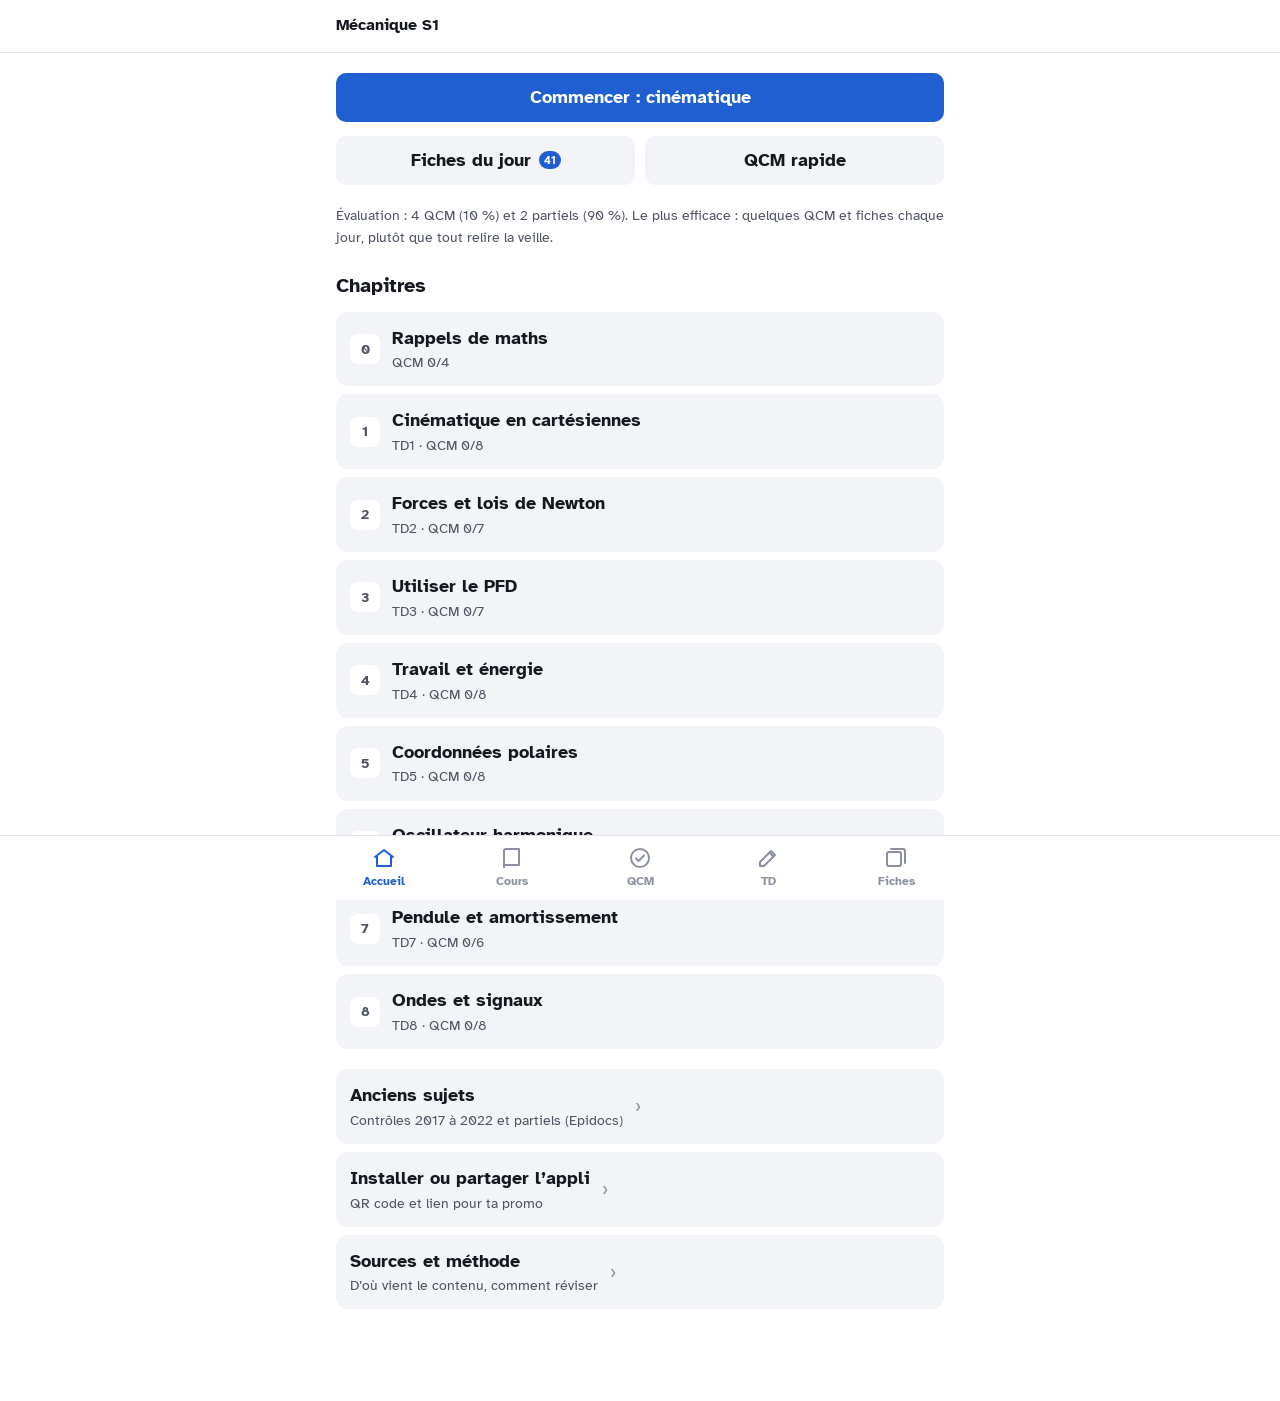
==== commit f8186d57: "Refonte : contenu tiré du cours et des TD de mécanique S1, interface en écrans courts" ====
--- a/cinematique-s1/index.html
+++ b/cinematique-s1/index.html
@@ -3,356 +3,195 @@
 <head>
 <meta charset="utf-8">
 <meta name="viewport" content="width=device-width, initial-scale=1, viewport-fit=cover">
-<meta name="theme-color" content="#F4F6FA" media="(prefers-color-scheme: light)">
-<meta name="theme-color" content="#0D1220" media="(prefers-color-scheme: dark)">
+<meta name="theme-color" content="#FFFFFF" media="(prefers-color-scheme: light)">
+<meta name="theme-color" content="#111318" media="(prefers-color-scheme: dark)">
 <link rel="manifest" href="manifest.webmanifest">
 <link rel="icon" href="icons/favicon-64.png" type="image/png">
 <link rel="apple-touch-icon" href="icons/apple-touch-icon.png">
 <meta name="mobile-web-app-capable" content="yes">
 <meta name="apple-mobile-web-app-capable" content="yes">
-<meta name="apple-mobile-web-app-title" content="Cinématique">
-<meta name="apple-mobile-web-app-status-bar-style" content="black-translucent">
-<title>Cinématique S1</title>
-<meta name="description" content="Révisions du contrôle 1 de physique S1 (EPITA) : cours, schémas, QCM et annales corrigées.">
+<meta name="apple-mobile-web-app-title" content="Méca S1">
+<meta name="apple-mobile-web-app-status-bar-style" content="default">
+<title>Mécanique S1</title>
+<meta name="description" content="Révisions de mécanique S1 : le cours en fiches courtes, QCM corrigés, exercices de TD guidés et cartes mémoire.">
 <link rel="preconnect" href="https://fonts.googleapis.com">
 <link rel="preconnect" href="https://fonts.gstatic.com" crossorigin>
-<link rel="stylesheet" href="https://fonts.googleapis.com/css2?family=Atkinson+Hyperlegible:ital,wght@0,400;0,700;1,400&family=Bricolage+Grotesque:opsz,wght@12..96,600;12..96,800&family=JetBrains+Mono:wght@500;700&display=swap">
+<link rel="stylesheet" href="https://fonts.googleapis.com/css2?family=Atkinson+Hyperlegible:ital,wght@0,400;0,700;1,400&display=swap">
 <style>
-/* Layout : un cahier à petits carreaux. Colonne de lecture de 46rem, schémas jusqu'à 60rem, barre de navigation collante avec la progression. */
+/* Une seule colonne de lecture (36rem), un écran = une idée, navigation en bas. Fond uni, couleur réservée au sens. */
 :root {
-  --paper: #F4F6FA;
-  --card: #FFFFFF;
-  --ink: #141C33;
-  --ink-2: #4A5470;
-  --ink-3: #7C86A0;
-  --rule: #D7DEEA;
-  --grid: #E2E8F2;
-  --mark: #FFE36E;
-  --note: #FFF6CC;
-  --note-line: #D9B92E;
+  --bg: #FFFFFF;
+  --surface: #F3F4F7;
+  --line: #E1E4EA;
+  --ink: #15181E;
+  --ink-2: #4D5361;
+  --ink-3: #8A90A0;
+  --accent: #1F5FD1;
+  --accent-ink: #FFFFFF;
+  --good: #1D7A45;
+  --good-soft: #E6F4EC;
+  --bad: #B93226;
+  --bad-soft: #FBEAE8;
   --v: #1262D2;
-  --a: #D43A1F;
+  --a: #C8371D;
   --u1: #7A3BD0;
   --u2: #0B8574;
-  --good: #1D8A4C;
-  --good-soft: #E4F4EA;
-  --bad: #CC3333;
-  --bad-soft: #FBE9E9;
-  --btn: #141C33;
-  --btn-ink: #FFFFFF;
-  --area: rgba(18, 98, 210, 0.10);
-  --f-disp: "Bricolage Grotesque", "Avenir Next", "Segoe UI", system-ui, sans-serif;
-  --f-body: "Atkinson Hyperlegible", "Segoe UI", system-ui, -apple-system, sans-serif;
-  --f-mono: "JetBrains Mono", ui-monospace, "SFMono-Regular", Menlo, Consolas, monospace;
-  --radius: 12px;
+  --area: rgba(18, 98, 210, 0.08);
+  --grid: #E1E4EA;
+  --f: "Atkinson Hyperlegible", "Segoe UI", system-ui, -apple-system, sans-serif;
+  --r: 12px;
+  --nav-h: 64px;
 }
 @media (prefers-color-scheme: dark) {
   :root:not([data-theme="light"]) {
-    --paper: #0D1220; --card: #151C2D; --ink: #E8ECF5; --ink-2: #A8B2C8; --ink-3: #7A849C;
-    --rule: #283249; --grid: #182033; --mark: #6E5C10; --note: #2B2711; --note-line: #8C7A22;
-    --v: #5CA8FF; --a: #FF7B5E; --u1: #B990FF; --u2: #37CCB3;
-    --good: #4CC47F; --good-soft: #12291C; --bad: #FF6B6B; --bad-soft: #2E1719;
-    --btn: #E8ECF5; --btn-ink: #0D1220; --area: rgba(92, 168, 255, 0.14);
+    --bg: #111318; --surface: #1B1E25; --line: #2B2F39; --ink: #ECEEF2; --ink-2: #AEB4C1; --ink-3: #7C8291;
+    --accent: #8AB0FF; --accent-ink: #0E1220; --good: #5BC98A; --good-soft: #15291D; --bad: #FF8C80; --bad-soft: #2E1816;
+    --v: #6AAEFF; --a: #FF7F64; --u1: #BC95FF; --u2: #3FD0B6; --area: rgba(106, 174, 255, 0.12); --grid: #2B2F39;
     color-scheme: dark;
   }
 }
 :root[data-theme="dark"] {
-  --paper: #0D1220; --card: #151C2D; --ink: #E8ECF5; --ink-2: #A8B2C8; --ink-3: #7A849C;
-  --rule: #283249; --grid: #182033; --mark: #6E5C10; --note: #2B2711; --note-line: #8C7A22;
-  --v: #5CA8FF; --a: #FF7B5E; --u1: #B990FF; --u2: #37CCB3;
-  --good: #4CC47F; --good-soft: #12291C; --bad: #FF6B6B; --bad-soft: #2E1719;
-  --btn: #E8ECF5; --btn-ink: #0D1220; --area: rgba(92, 168, 255, 0.14);
+  --bg: #111318; --surface: #1B1E25; --line: #2B2F39; --ink: #ECEEF2; --ink-2: #AEB4C1; --ink-3: #7C8291;
+  --accent: #8AB0FF; --accent-ink: #0E1220; --good: #5BC98A; --good-soft: #15291D; --bad: #FF8C80; --bad-soft: #2E1816;
+  --v: #6AAEFF; --a: #FF7F64; --u1: #BC95FF; --u2: #3FD0B6; --area: rgba(106, 174, 255, 0.12); --grid: #2B2F39;
   color-scheme: dark;
 }
-
 * { box-sizing: border-box; }
 [hidden] { display: none !important; }
-html { scroll-behavior: smooth; scroll-padding-top: 72px; }
-@media (prefers-reduced-motion: reduce) { html { scroll-behavior: auto; } }
-body {
-  background: var(--paper);
-  color: var(--ink);
-  font-family: var(--f-body);
-  font-size: 17px;
-  line-height: 1.6;
-}
-a { color: inherit; text-decoration-color: var(--ink-3); text-underline-offset: 3px; }
-a:hover { text-decoration-color: var(--ink); }
-:focus-visible { outline: 3px solid var(--v); outline-offset: 2px; border-radius: 4px; }
-mark { background: linear-gradient(transparent 52%, var(--mark) 52%, var(--mark) 92%, transparent 92%); color: inherit; padding: 0 2px; }
-b, strong { font-weight: 700; }
-.wrap { max-width: 60rem; margin: 0 auto; padding-inline: 20px; }
-.read { max-width: 46rem; }
-h1, h2, h3, h4 { font-family: var(--f-disp); line-height: 1.15; text-wrap: balance; margin: 0; letter-spacing: -0.01em; }
-h2 { font-size: clamp(1.7rem, 4vw, 2.3rem); font-weight: 800; }
-h3 { font-size: 1.35rem; font-weight: 800; margin-top: 2.2rem; }
-h4 { font-size: 1.12rem; font-weight: 800; }
-p { margin: 0.6rem 0; }
+html { -webkit-text-size-adjust: 100%; }
+body { margin: 0; background: var(--bg); color: var(--ink); font: 18px/1.6 var(--f); }
+button { font: inherit; color: inherit; }
+a { color: var(--accent); text-underline-offset: 3px; }
+:focus-visible { outline: 3px solid var(--accent); outline-offset: 2px; border-radius: 6px; }
+h1, h2, h3 { line-height: 1.2; margin: 0; text-wrap: balance; }
+h1 { font-size: 1.55rem; }
+h2 { font-size: 1.25rem; }
+h3 { font-size: 1.05rem; }
+p { margin: 0.5rem 0; }
+ul, ol { margin: 0.4rem 0; padding-left: 1.3rem; }
+li + li { margin-top: 0.3rem; }
+
+/* ---------- Barre du haut ---------- */
+.top { position: sticky; top: 0; z-index: 20; background: var(--bg); border-bottom: 1px solid var(--line); padding-top: env(safe-area-inset-top, 0px); }
+.top-in { max-width: 40rem; margin: 0 auto; padding-inline: 16px; height: 52px; display: flex; align-items: center; gap: 10px; }
+.back { border: 0; background: transparent; padding: 6px 8px 6px 0; cursor: pointer; display: inline-flex; align-items: center; color: var(--ink-2); font-size: 0.95rem; }
+.back svg { width: 20px; height: 20px; }
+.top-title { flex: 1; min-width: 0; font-weight: 700; font-size: 1rem; white-space: nowrap; overflow: hidden; text-overflow: ellipsis; }
+.top-count { font-size: 0.85rem; color: var(--ink-2); font-variant-numeric: tabular-nums; }
+.bar { height: 3px; background: var(--line); }
+.bar i { display: block; height: 100%; background: var(--accent); width: 0; transition: width .25s; }
+
+/* ---------- Contenu ---------- */
+main { max-width: 40rem; margin: 0 auto; padding: 20px 16px calc(var(--nav-h) + 28px + env(safe-area-inset-bottom, 0px)); }
+.stack { display: grid; gap: 14px; }
+.stack > *, .duo > *, .pager > * { min-width: 0; }
 .muted { color: var(--ink-2); }
-.small { font-size: 0.9rem; }
-.mono { font-family: var(--f-mono); }
-
-/* ---------- Barre de navigation ---------- */
-.nav {
-  position: sticky; top: env(safe-area-inset-top, 0px); z-index: 20;
-  background: color-mix(in srgb, var(--paper) 90%, transparent);
-  backdrop-filter: blur(8px);
-  border-bottom: 1px solid var(--rule);
-}
-.nav .wrap { display: flex; align-items: center; gap: 16px; min-height: 56px; }
-.brand { font-family: var(--f-disp); font-weight: 800; font-size: 1.1rem; text-decoration: none; white-space: nowrap; }
-.brand span { font-family: var(--f-mono); font-size: 0.75rem; font-weight: 700; background: var(--ink); color: var(--paper); border-radius: 5px; padding: 1px 6px; margin-left: 4px; vertical-align: 2px; }
-.links { display: flex; gap: 4px; overflow-x: auto; flex: 1; min-width: 0; scrollbar-width: none; }
-.links::-webkit-scrollbar { display: none; }
-.links a { text-decoration: none; font-size: 0.92rem; padding: 6px 10px; border-radius: 8px; white-space: nowrap; color: var(--ink-2); }
-.links a:hover { background: var(--grid); color: var(--ink); }
-.prog { display: flex; align-items: center; gap: 8px; font-family: var(--f-mono); font-size: 0.78rem; color: var(--ink-2); white-space: nowrap; }
-.prog .bar { width: 64px; height: 6px; border-radius: 3px; background: var(--grid); overflow: hidden; }
-.prog .bar i { display: block; height: 100%; width: 0; background: var(--good); transition: width .3s; }
-@media (max-width: 640px) { .prog .bar { display: none; } .brand span { display: none; } }
-
-/* ---------- Hero ---------- */
-.hero {
-  background-color: var(--card);
-  background-image: linear-gradient(var(--grid) 1px, transparent 1px), linear-gradient(90deg, var(--grid) 1px, transparent 1px);
-  background-size: 22px 22px;
-  border-bottom: 1px solid var(--rule);
-}
-.hero .wrap { display: grid; grid-template-columns: 1.05fr 1fr; gap: 28px; align-items: center; padding-block: 44px 36px; }
-.hero .wrap > * { min-width: 0; }
-.kicker { font-family: var(--f-mono); font-size: 0.8rem; letter-spacing: 0.06em; text-transform: uppercase; color: var(--ink-2); margin: 0 0 10px; }
-.hero h1 { font-size: clamp(2.3rem, 6vw, 3.6rem); font-weight: 800; letter-spacing: -0.025em; }
-.lede { font-size: 1.1rem; color: var(--ink-2); max-width: 34rem; }
-.cta { display: flex; flex-wrap: wrap; gap: 10px; margin-top: 18px; }
-.btn { display: inline-flex; align-items: center; gap: 8px; background: var(--btn); color: var(--btn-ink); border: 1.5px solid var(--btn); border-radius: 10px; padding: 10px 16px; font: 700 0.95rem var(--f-body); text-decoration: none; cursor: pointer; }
-.btn.ghost { background: transparent; color: var(--ink); }
-.btn.small { padding: 6px 12px; font-size: 0.86rem; }
-.btn:hover { filter: brightness(1.12); }
-.stats { display: flex; flex-wrap: wrap; gap: 22px; margin-top: 22px; }
-.stats div { display: grid; }
-.stats b { font-family: var(--f-disp); font-size: 1.9rem; font-weight: 800; line-height: 1; }
-.stats span { font-size: 0.85rem; color: var(--ink-2); }
-.hero-fig { background: var(--card); border: 1px solid var(--rule); border-radius: var(--radius); padding: 10px; }
-.legend { display: flex; flex-wrap: wrap; gap: 8px 14px; margin-top: 10px; font-size: 0.86rem; color: var(--ink-2); }
-.legend .sw { display: inline-flex; align-items: center; gap: 6px; }
-.legend .sw::before { content: ""; width: 18px; height: 4px; border-radius: 2px; background: currentColor; }
-.sw-ink { color: var(--ink); } .sw-v { color: var(--v); } .sw-a { color: var(--a); } .sw-u1 { color: var(--u1); } .sw-u2 { color: var(--u2); }
-.legend .sw span { color: var(--ink-2); }
-@media (max-width: 820px) { .hero .wrap { grid-template-columns: 1fr; } }
-
-/* ---------- Sections ---------- */
-section.block { padding-block: 56px 24px; }
-section.block + section.block { border-top: 1px solid var(--rule); }
-.sec-head { display: grid; gap: 6px; margin-bottom: 18px; }
-.sec-tag { font-family: var(--f-mono); font-size: 0.78rem; letter-spacing: 0.06em; text-transform: uppercase; color: var(--ink-2); }
-.chapter { margin-top: 40px; padding-top: 8px; }
-.chapter > h3:first-child { margin-top: 0; display: flex; align-items: baseline; gap: 12px; font-size: 1.6rem; }
-.chapter > h3:first-child .n { font-family: var(--f-mono); font-size: 0.9rem; font-weight: 700; color: var(--paper); background: var(--ink); border-radius: 6px; padding: 2px 8px; }
-.toc { display: grid; grid-template-columns: repeat(auto-fit, minmax(170px, 1fr)); gap: 10px; margin: 14px 0 0; padding: 0; list-style: none; }
-.toc a { display: grid; gap: 2px; text-decoration: none; background: var(--card); border: 1px solid var(--rule); border-radius: 10px; padding: 10px 12px; height: 100%; }
-.toc a:hover { border-color: var(--ink-3); }
-.toc .n { font-family: var(--f-mono); font-size: 0.75rem; color: var(--ink-2); }
-.toc b { font-family: var(--f-disp); font-size: 1rem; }
-
-/* ---------- Encadrés ---------- */
-.box { border: 1.5px solid var(--rule); border-radius: var(--radius); padding: 14px 16px; margin: 16px 0; background: var(--card); }
-.box > .lbl { display: inline-block; font-family: var(--f-mono); font-size: 0.72rem; font-weight: 700; letter-spacing: 0.06em; text-transform: uppercase; padding: 2px 8px; border-radius: 5px; margin-bottom: 6px; }
-.box.key { background: var(--note); border-color: var(--note-line); }
-.box.key > .lbl { background: var(--note-line); color: var(--card); }
-.box.trap { background: var(--bad-soft); border-color: var(--bad); }
-.box.trap > .lbl { background: var(--bad); color: var(--card); }
-.box.how { background: var(--good-soft); border-color: var(--good); }
-.box.how > .lbl { background: var(--good); color: var(--card); }
-.box.try { border-style: dashed; border-color: var(--ink-3); }
-.box.try > .lbl { background: var(--ink); color: var(--paper); }
-.box p:first-of-type { margin-top: 0; }
-.box ol, .box ul { margin: 6px 0; padding-left: 1.3rem; }
-
-/* ---------- Formules et tableaux ---------- */
-.eq { overflow-x: auto; overflow-y: hidden; padding: 4px 0; margin: 8px 0; }
-.eq.big { font-size: 1.12rem; }
-.tbl { overflow-x: auto; margin: 14px 0; border: 1px solid var(--rule); border-radius: 10px; background: var(--card); }
-table { border-collapse: collapse; width: 100%; font-size: 0.95rem; }
-th, td { text-align: left; padding: 9px 12px; border-bottom: 1px solid var(--rule); vertical-align: top; }
-th { font-family: var(--f-mono); font-size: 0.74rem; letter-spacing: 0.05em; text-transform: uppercase; color: var(--ink-2); font-weight: 700; background: var(--paper); }
-tr:last-child td { border-bottom: 0; }
-.cv { fill: var(--v); stroke: var(--v); color: var(--v); }
-.ca { fill: var(--a); stroke: var(--a); color: var(--a); }
-.c1 { fill: var(--u1); stroke: var(--u1); color: var(--u1); }
-.c2 { fill: var(--u2); stroke: var(--u2); color: var(--u2); }
+.small { font-size: 0.88rem; }
+.panel { background: var(--surface); border-radius: var(--r); padding: 16px; }
+.row { display: flex; align-items: center; gap: 12px; }
+.row > .grow { flex: 1; min-width: 0; }
+.btn { display: inline-flex; align-items: center; justify-content: center; gap: 8px; min-height: 46px; padding: 10px 18px; border-radius: 10px; border: 0; background: var(--accent); color: var(--accent-ink); font-weight: 700; text-decoration: none; cursor: pointer; }
+.btn.sec { background: var(--surface); color: var(--ink); }
+.btn.line { background: transparent; color: var(--ink); box-shadow: inset 0 0 0 1.5px var(--line); }
+.btn.full { width: 100%; }
+.btn:disabled { opacity: 0.45; cursor: default; }
+.duo { display: grid; grid-template-columns: 1fr 1fr; gap: 10px; }
+.label { font-size: 0.78rem; font-weight: 700; letter-spacing: 0.04em; text-transform: uppercase; color: var(--ink-2); }
+
+/* Listes cliquables */
+.list { display: grid; gap: 8px; }
+.item { display: flex; align-items: center; gap: 12px; width: 100%; text-align: left; background: var(--surface); border: 0; border-radius: var(--r); padding: 12px 14px; cursor: pointer; text-decoration: none; color: var(--ink); min-height: 56px; }
+.item:hover { filter: brightness(0.98); }
+.num { flex: 0 0 auto; width: 30px; height: 30px; border-radius: 8px; display: grid; place-items: center; font-weight: 700; font-size: 0.9rem; background: var(--bg); color: var(--ink-2); }
+.num.done { background: var(--good); color: var(--bg); }
+.item .t { font-weight: 700; display: block; }
+.item .s { display: block; font-size: 0.86rem; color: var(--ink-2); }
+.meter { height: 5px; border-radius: 3px; background: var(--line); overflow: hidden; margin-top: 6px; }
+.meter i { display: block; height: 100%; background: var(--good); }
+.chev { color: var(--ink-3); flex: 0 0 auto; }
+
+/* ---------- Carte de cours ---------- */
+.card h1 { margin-bottom: 6px; }
+.key { background: var(--surface); border-radius: var(--r); padding: 12px 14px; margin: 14px 0; overflow-x: auto; }
+.key .label { display: block; margin-bottom: 2px; }
+.trap { margin: 14px 0; padding: 10px 14px; border-radius: var(--r); background: var(--bad-soft); color: var(--ink); font-size: 0.95rem; }
+.trap b { color: var(--bad); }
+.fig { margin: 14px 0; }
+.fig-row { display: grid; grid-template-columns: repeat(3, minmax(0, 1fr)); gap: 8px; text-align: center; font-size: 0.82rem; color: var(--ink-2); }
+.pager { display: grid; grid-template-columns: 1fr 1.6fr; gap: 10px; margin-top: 22px; }
+.dots { display: flex; gap: 6px; justify-content: center; margin-top: 14px; flex-wrap: wrap; }
+.dots i { width: 8px; height: 8px; border-radius: 50%; background: var(--line); }
+.dots i.on { background: var(--accent); }
 mjx-container { max-width: 100%; }
-mjx-container[display="true"] { margin: 0.5em 0 !important; }
-
-/* ---------- Schémas ---------- */
-figure { margin: 18px 0; }
-figure.panel { background: var(--card); border: 1px solid var(--rule); border-radius: var(--radius); padding: 12px; }
-figcaption { font-size: 0.88rem; color: var(--ink-2); margin-top: 6px; }
+mjx-container[display="true"] { margin: 0.4em 0 !important; overflow-x: auto; overflow-y: hidden; }
+
+/* ---------- QCM ---------- */
+.chips { display: flex; flex-wrap: wrap; gap: 8px; }
+.chip { border: 0; border-radius: 999px; padding: 8px 14px; background: var(--surface); color: var(--ink); cursor: pointer; font-size: 0.92rem; min-height: 40px; }
+.chip[aria-pressed="true"] { background: var(--accent); color: var(--accent-ink); font-weight: 700; }
+.q-text { font-size: 1.12rem; font-weight: 700; margin: 6px 0 14px; }
+.opts { display: grid; gap: 10px; }
+.opt { display: flex; gap: 12px; align-items: center; text-align: left; width: 100%; min-height: 54px; background: var(--surface); border: 2px solid transparent; border-radius: var(--r); padding: 10px 14px; cursor: pointer; overflow-x: auto; }
+.opt .k { flex: 0 0 auto; width: 28px; height: 28px; border-radius: 7px; display: grid; place-items: center; font-weight: 700; font-size: 0.85rem; background: var(--bg); color: var(--ink-2); }
+.opt.sel { border-color: var(--accent); }
+.opt.ok { border-color: var(--good); background: var(--good-soft); }
+.opt.ok .k { background: var(--good); color: var(--bg); }
+.opt.ko { border-color: var(--bad); background: var(--bad-soft); }
+.opt.ko .k { background: var(--bad); color: var(--bg); }
+.opt:disabled { cursor: default; }
+.fb { margin-top: 14px; padding: 12px 14px; border-radius: var(--r); background: var(--surface); }
+.fb b.ok { color: var(--good); }
+.fb b.ko { color: var(--bad); }
+.score { font-size: 2.6rem; font-weight: 700; line-height: 1; }
+
+/* ---------- Exercices ---------- */
+.enonce { background: var(--surface); border-radius: var(--r); padding: 12px 14px; }
+.step-q { font-weight: 700; margin: 4px 0 10px; }
+textarea { width: 100%; min-height: 110px; resize: vertical; font: 1rem/1.5 var(--f); color: var(--ink); background: var(--bg); border: 1.5px solid var(--line); border-radius: var(--r); padding: 10px 12px; }
+textarea:focus { border-color: var(--accent); outline: none; }
+.hint { margin-top: 10px; padding: 10px 14px; border-radius: var(--r); background: var(--surface); font-size: 0.95rem; }
+.corr { margin-top: 10px; padding: 12px 14px; border-radius: var(--r); background: var(--good-soft); overflow-x: auto; }
+.tag { display: inline-block; font-size: 0.8rem; font-weight: 700; padding: 2px 8px; border-radius: 6px; background: var(--surface); color: var(--ink-2); }
+
+/* ---------- Fiches mémoire ---------- */
+.flash { min-height: 260px; display: grid; align-content: center; gap: 12px; text-align: center; background: var(--surface); border-radius: 16px; padding: 24px 18px; }
+.flash .front { font-size: 1.15rem; font-weight: 700; }
+.flash .backside { font-size: 1.1rem; border-top: 1px solid var(--line); padding-top: 14px; overflow-x: auto; }
+
+/* ---------- Navigation du bas ---------- */
+.nav { position: fixed; left: 0; right: 0; bottom: 0; z-index: 30; background: var(--bg); border-top: 1px solid var(--line); padding-bottom: env(safe-area-inset-bottom, 0px); }
+.nav-in { max-width: 40rem; margin: 0 auto; display: grid; grid-template-columns: repeat(5, 1fr); height: var(--nav-h); }
+.nav a { display: grid; justify-items: center; align-content: center; gap: 2px; text-decoration: none; color: var(--ink-3); font-size: 0.72rem; font-weight: 700; }
+.nav a svg { width: 24px; height: 24px; }
+.nav a[aria-current="page"] { color: var(--accent); }
+.badge { display: inline-block; min-width: 18px; padding: 0 5px; border-radius: 9px; background: var(--accent); color: var(--accent-ink); font-size: 0.7rem; line-height: 18px; text-align: center; }
+
+/* ---------- Toast de mise à jour ---------- */
+.toast { position: fixed; left: 50%; bottom: calc(var(--nav-h) + 12px + env(safe-area-inset-bottom, 0px)); transform: translateX(-50%); z-index: 60; display: flex; flex-wrap: wrap; align-items: center; gap: 10px 14px; width: max-content; max-width: calc(100% - 32px); background: var(--ink); color: var(--bg); border-radius: 14px; padding: 12px 14px 12px 18px; box-shadow: 0 8px 28px rgba(0,0,0,.25); font-size: 0.95rem; }
+.toast button { border-radius: 9px; padding: 7px 12px; cursor: pointer; font-weight: 700; border: 1.5px solid var(--bg); }
+.toast .go { background: var(--bg); color: var(--ink); }
+.toast .later { background: transparent; color: var(--bg); }
+
+/* ---------- Schémas (SVG) ---------- */
 .fig-svg { width: 100%; height: auto; display: block; }
-.fig-svg.mini { max-width: 320px; margin: 0 auto; }
+.fig-svg.mini, .fig-svg.half { max-width: 460px; margin: 0 auto; }
 .fig-svg.icon { max-width: 160px; margin: 0 auto; }
-.fig-svg.half { max-width: 460px; margin: 0 auto; }
-.grid2 { display: grid; grid-template-columns: repeat(2, minmax(0, 1fr)); gap: 14px; }
-.grid3 { display: grid; grid-template-columns: repeat(3, minmax(0, 1fr)); gap: 14px; }
-.grid4 { display: grid; grid-template-columns: repeat(4, minmax(0, 1fr)); gap: 12px; }
-@media (max-width: 760px) { .grid3 { grid-template-columns: 1fr; } .grid4 { grid-template-columns: repeat(2, minmax(0, 1fr)); } }
-@media (max-width: 620px) { .grid2 { grid-template-columns: 1fr; } }
-.grid2 > *, .grid3 > *, .grid4 > * { min-width: 0; }
 .ln { fill: none; stroke-linecap: round; }
 .ln-ink { stroke: var(--ink); } .ln-ink2 { stroke: var(--ink-2); } .ln-ink3 { stroke: var(--ink-3); }
 .ln-v { stroke: var(--v); } .ln-a { stroke: var(--a); } .ln-u1 { stroke: var(--u1); } .ln-u2 { stroke: var(--u2); }
 .mk-ink { fill: var(--ink); } .mk-ink2 { fill: var(--ink-2); } .mk-ink3 { fill: var(--ink-3); }
 .mk-v { fill: var(--v); } .mk-a { fill: var(--a); } .mk-u1 { fill: var(--u1); } .mk-u2 { fill: var(--u2); }
-.tx { font-family: var(--f-body); }
+.tx { font-family: var(--f); }
 .tx-ink { fill: var(--ink); } .tx-ink2 { fill: var(--ink-2); } .tx-ink3 { fill: var(--ink-3); }
 .tx-v { fill: var(--v); } .tx-a { fill: var(--a); } .tx-u1 { fill: var(--u1); } .tx-u2 { fill: var(--u2); }
 .dot-ink { fill: var(--ink); } .dot-ink2 { fill: var(--ink-2); } .dot-ink3 { fill: var(--ink-3); }
 .area { fill: var(--area); stroke: none; }
-.cap-tag { display: inline-block; font-family: var(--f-mono); font-size: 0.78rem; font-weight: 700; padding: 1px 7px; border-radius: 5px; margin-right: 6px; }
-.cap-tag.pos { background: var(--good-soft); color: var(--good); }
-.cap-tag.zero { background: var(--grid); color: var(--ink-2); }
-.cap-tag.neg { background: var(--bad-soft); color: var(--bad); }
-
-/* ---------- Ce qui tombe : barres ---------- */
-.bars { display: grid; gap: 6px; margin: 18px 0; }
-.bar-row { display: grid; grid-template-columns: minmax(0, 15rem) minmax(0, 1fr) 3.2rem; gap: 12px; align-items: center; text-decoration: none; padding: 4px 6px; border-radius: 8px; position: relative; }
-.bar-row:hover, .bar-row:focus-visible { background: var(--card); }
-.bar-row .name { font-size: 0.95rem; }
-.bar-row .track { height: 14px; border-radius: 4px; background: var(--grid); }
-.bar-row .fill { display: block; height: 100%; border-radius: 4px; background: var(--ink-2); }
-.bar-row.top .fill { background: var(--ink); }
-.bar-row .val { font-family: var(--f-mono); font-size: 0.85rem; text-align: right; color: var(--ink-2); font-variant-numeric: tabular-nums; }
-.bar-row .tip { position: absolute; left: 6px; top: 100%; z-index: 5; background: var(--ink); color: var(--paper); font-size: 0.82rem; padding: 6px 10px; border-radius: 8px; opacity: 0; pointer-events: none; transform: translateY(-4px); transition: opacity .15s, transform .15s; max-width: 90%; }
-.bar-row:hover .tip, .bar-row:focus-visible .tip { opacity: 1; transform: none; }
-@media (max-width: 620px) { .bar-row { grid-template-columns: minmax(0, 1fr) 3rem; } .bar-row .track { grid-column: 1 / -1; order: 3; } }
-.facts { display: grid; grid-template-columns: repeat(auto-fit, minmax(190px, 1fr)); gap: 10px; margin: 16px 0; }
-.fact { background: var(--card); border: 1px solid var(--rule); border-radius: 10px; padding: 12px 14px; }
-.fact b { display: block; font-family: var(--f-disp); font-size: 1.25rem; }
-.fact span { font-size: 0.88rem; color: var(--ink-2); }
-.steps { counter-reset: s; list-style: none; padding: 0; display: grid; gap: 10px; margin: 14px 0; }
-.steps li { counter-increment: s; display: grid; grid-template-columns: 2rem minmax(0, 1fr); gap: 10px; align-items: start; }
-.steps li::before { content: counter(s); font-family: var(--f-mono); font-weight: 700; background: var(--ink); color: var(--paper); width: 1.7rem; height: 1.7rem; border-radius: 50%; display: grid; place-items: center; font-size: 0.85rem; margin-top: 2px; }
-
-/* ---------- Polaire interactif ---------- */
-.polar { display: grid; grid-template-columns: minmax(0, 1.35fr) minmax(0, 1fr); gap: 16px; align-items: start; }
-@media (max-width: 760px) { .polar { grid-template-columns: 1fr; } }
-.polar-ctl { display: grid; gap: 10px; }
-.polar-ctl label { font-weight: 700; display: flex; justify-content: space-between; }
-.polar-ctl input[type=range] { width: 100%; accent-color: var(--u1); }
-.vals { font-family: var(--f-mono); font-size: 0.86rem; display: grid; gap: 4px; background: var(--paper); border-radius: 10px; padding: 10px 12px; font-variant-numeric: tabular-nums; }
-.vals .r1 { color: var(--u1); font-weight: 700; } .vals .r2 { color: var(--u2); font-weight: 700; }
-
-/* ---------- Petit vérificateur ---------- */
-.check-row { display: flex; flex-wrap: wrap; gap: 8px; align-items: center; margin: 10px 0; }
-.check-row input { width: 5.2rem; font: 1rem var(--f-mono); padding: 6px 8px; border: 1.5px solid var(--rule); border-radius: 8px; background: var(--card); color: var(--ink); }
-.check-row input.ok { border-color: var(--good); background: var(--good-soft); }
-.check-row input.ko { border-color: var(--bad); background: var(--bad-soft); }
-.feedback { font-size: 0.92rem; min-height: 1.4em; }
-.feedback.ok { color: var(--good); font-weight: 700; } .feedback.ko { color: var(--bad); }
-
-/* ---------- QCM ---------- */
-.qcm-bar { display: flex; flex-wrap: wrap; gap: 12px; align-items: center; justify-content: space-between; background: var(--card); border: 1px solid var(--rule); border-radius: var(--radius); padding: 12px 16px; margin: 16px 0; position: sticky; top: calc(env(safe-area-inset-top, 0px) + 60px); z-index: 10; }
-.score { font-family: var(--f-disp); font-size: 1.3rem; font-weight: 800; }
-.score small { font-family: var(--f-body); font-size: 0.85rem; font-weight: 400; color: var(--ink-2); }
-.qlist { display: grid; gap: 14px; }
-.q { background: var(--card); border: 1px solid var(--rule); border-radius: var(--radius); padding: 14px 16px; }
-.q.right { border-color: var(--good); }
-.q.wrong { border-color: var(--bad); }
-.q-head { display: flex; gap: 10px; align-items: center; font-family: var(--f-mono); font-size: 0.76rem; color: var(--ink-2); }
-.q-num { font-weight: 700; background: var(--ink); color: var(--paper); border-radius: 5px; padding: 1px 7px; }
-.q-multi { background: var(--note); color: var(--ink); border: 1px solid var(--note-line); border-radius: 5px; padding: 0 6px; }
-.q-text { font-weight: 700; margin: 8px 0 10px; }
-.opts { display: grid; gap: 8px; }
-.opt { display: flex; gap: 10px; align-items: center; text-align: left; width: 100%; background: var(--paper); color: var(--ink); border: 1.5px solid var(--rule); border-radius: 10px; padding: 8px 12px; font: 0.98rem var(--f-body); cursor: pointer; min-height: 44px; overflow-x: auto; }
-.opt:hover:not(:disabled) { border-color: var(--ink-3); }
-.opt .k { font-family: var(--f-mono); font-weight: 700; font-size: 0.8rem; flex: 0 0 auto; width: 1.6rem; height: 1.6rem; display: grid; place-items: center; border-radius: 6px; background: var(--grid); }
-.opt.sel { border-color: var(--ink); }
-.opt.sel .k { background: var(--ink); color: var(--paper); }
-.opt.is-right { border-color: var(--good); background: var(--good-soft); }
-.opt.is-right .k { background: var(--good); color: var(--card); }
-.opt.is-wrong { border-color: var(--bad); background: var(--bad-soft); }
-.opt.is-wrong .k { background: var(--bad); color: var(--card); }
-.opt:disabled { cursor: default; }
-.q-foot { display: flex; flex-wrap: wrap; gap: 10px; align-items: center; margin-top: 10px; }
-.q-expl { margin-top: 10px; padding: 10px 12px; border-radius: 10px; background: var(--paper); font-size: 0.95rem; }
-.q-expl .verdict { font-weight: 700; }
-.q.right .verdict { color: var(--good); } .q.wrong .verdict { color: var(--bad); }
-
-/* ---------- Exercices ---------- */
-.ex-group { margin-top: 30px; }
-.ex-group > h3 { margin-top: 0; }
-.ex { background: var(--card); border: 1px solid var(--rule); border-radius: var(--radius); padding: 18px; margin: 14px 0; }
-.ex.done { border-color: var(--good); }
-.ex-head { display: flex; flex-wrap: wrap; gap: 8px 14px; align-items: baseline; justify-content: space-between; }
-.chips { display: flex; flex-wrap: wrap; gap: 6px; }
-.chip { font-family: var(--f-mono); font-size: 0.72rem; font-weight: 700; padding: 2px 8px; border-radius: 999px; border: 1px solid var(--rule); color: var(--ink-2); white-space: nowrap; }
-.chip.hot { background: var(--mark); border-color: var(--note-line); color: var(--ink); }
-.enonce { background: var(--paper); border-radius: 10px; padding: 10px 14px; margin: 12px 0; }
-.qs { list-style: none; padding: 0; margin: 0; display: grid; gap: 14px; counter-reset: qq; }
-.qa { counter-increment: qq; border-top: 1px dashed var(--rule); padding-top: 12px; }
-.qa > p:first-child::before { content: "Q" counter(qq) " "; font-family: var(--f-mono); font-weight: 700; font-size: 0.8rem; color: var(--paper); background: var(--ink-2); border-radius: 5px; padding: 1px 6px; margin-right: 6px; }
-.qa > p:first-child { margin-top: 0; font-weight: 700; }
-.qa textarea { width: 100%; min-height: 4.2rem; resize: vertical; font: 0.98rem var(--f-body); color: var(--ink); background-color: var(--paper); background-image: linear-gradient(var(--grid) 1px, transparent 1px), linear-gradient(90deg, var(--grid) 1px, transparent 1px); background-size: 18px 18px; border: 1.5px solid var(--rule); border-radius: 10px; padding: 8px 10px; line-height: 1.5; }
-.qa textarea:focus { border-color: var(--ink-3); outline: none; }
-.qa .row { display: flex; flex-wrap: wrap; gap: 10px; align-items: center; margin-top: 8px; }
-.show { background: transparent; color: var(--ink); border: 1.5px solid var(--ink); border-radius: 9px; padding: 5px 12px; font: 700 0.86rem var(--f-body); cursor: pointer; }
-.show[aria-expanded="true"] { background: var(--ink); color: var(--paper); }
-.corr { margin-top: 10px; border: 1.5px solid var(--good); background: var(--good-soft); border-radius: 10px; padding: 10px 14px; }
-.corr > p:first-child { margin-top: 0; }
-.ex-foot { display: flex; flex-wrap: wrap; gap: 10px 18px; align-items: center; justify-content: space-between; margin-top: 16px; padding-top: 12px; border-top: 1px solid var(--rule); }
-.done-lbl { display: inline-flex; gap: 8px; align-items: center; font-weight: 700; cursor: pointer; }
-.done-lbl input { width: 20px; height: 20px; accent-color: var(--good); }
-.src-link { font-size: 0.88rem; color: var(--ink-2); }
-
-/* ---------- Annales ---------- */
-.annales { display: grid; grid-template-columns: repeat(auto-fill, minmax(min(100%, 270px), 1fr)); gap: 14px; margin-top: 18px; }
-.an { background: var(--card); border: 1px solid var(--rule); border-radius: var(--radius); padding: 16px; display: grid; gap: 10px; align-content: start; }
-.an.recent { border: 2px solid var(--ink); }
-.an-top { display: flex; justify-content: space-between; align-items: baseline; gap: 8px; }
-.an-date { font-family: var(--f-disp); font-weight: 800; font-size: 1.3rem; }
-.an-dir { font-family: var(--f-mono); font-size: 0.75rem; color: var(--ink-2); }
-.an ul { margin: 0; padding-left: 1.1rem; font-size: 0.93rem; }
-.an .links2 { display: flex; flex-wrap: wrap; gap: 8px; }
-.an .links2 a, .an .links2 span { font-size: 0.85rem; font-weight: 700; padding: 5px 10px; border-radius: 8px; border: 1.5px solid var(--ink); text-decoration: none; }
-.an .links2 span { border-color: var(--rule); color: var(--ink-3); font-weight: 400; }
-.an .warn { font-size: 0.84rem; color: var(--ink-2); }
-
-/* ---------- Fiche ---------- */
-.fiche { display: grid; grid-template-columns: repeat(auto-fill, minmax(min(100%, 280px), 1fr)); gap: 12px; margin-top: 16px; }
-.fc { background: var(--card); border: 1px solid var(--rule); border-radius: var(--radius); padding: 12px 14px; display: grid; gap: 4px; align-content: start; position: relative; }
-.fc h4 { font-size: 0.95rem; }
-.fc .body { overflow-x: auto; }
-.flash .fc { cursor: pointer; }
-.flash .fc:not(.open) .body { filter: blur(7px); opacity: 0.55; user-select: none; }
-.flash .fc:not(.open)::after { content: "Touche pour révéler"; position: absolute; right: 12px; bottom: 10px; font-family: var(--f-mono); font-size: 0.7rem; color: var(--ink-2); background: var(--card); padding: 2px 6px; border-radius: 5px; border: 1px solid var(--rule); }
-.switch { display: inline-flex; gap: 10px; align-items: center; font-weight: 700; cursor: pointer; }
-.switch input { width: 20px; height: 20px; accent-color: var(--ink); }
-
-details.demo { margin: 12px 0; border: 1px solid var(--rule); border-radius: 10px; background: var(--card); }
-details.demo summary { cursor: pointer; padding: 10px 14px; font-weight: 700; }
-details.demo > div { padding: 0 14px 12px; }
-
-footer { border-top: 1px solid var(--rule); margin-top: 40px; padding-block: 28px 48px; font-size: 0.9rem; color: var(--ink-2); }
-footer .wrap { display: grid; gap: 10px; }
-.reset { display: flex; gap: 10px; align-items: center; flex-wrap: wrap; }
+.cv { color: var(--v); } .ca { color: var(--a); } .c1 { color: var(--u1); } .c2 { color: var(--u2); }
+.polar-ctl { display: grid; gap: 8px; margin-top: 8px; }
+.polar-ctl input { width: 100%; accent-color: var(--accent); }
+@media (prefers-reduced-motion: reduce) { * { transition: none !important; } }
 </style>
 
-<style>
-/* Ajouts propres à l'application installée */
-body { margin: 0; -webkit-text-size-adjust: 100%; }
-img { max-width: 100%; }
-html { scroll-padding-top: calc(72px + env(safe-area-inset-top, 0px)); }
-.nav { top: 0; padding-top: env(safe-area-inset-top, 0px); }
-.nav .wrap { padding-inline: max(20px, env(safe-area-inset-left, 0px)); }
-footer { padding-bottom: calc(48px + env(safe-area-inset-bottom, 0px)); }
-.inst { flex: 0 0 auto; font: 700 0.82rem var(--f-body); background: var(--ink); color: var(--paper); border-radius: 8px; padding: 6px 10px; text-decoration: none; white-space: nowrap; }
-.inst:hover { filter: brightness(1.15); }
-.toast { position: fixed; left: 50%; bottom: calc(16px + env(safe-area-inset-bottom, 0px)); transform: translateX(-50%); z-index: 60; display: flex; flex-wrap: wrap; align-items: center; gap: 10px 14px; width: max-content; max-width: calc(100% - 32px); background: var(--ink); color: var(--paper); border-radius: 14px; padding: 12px 14px 12px 18px; box-shadow: 0 8px 28px rgba(0, 0, 0, 0.28); font-size: 0.95rem; }
-.toast b { font-weight: 700; }
-.toast button { font: 700 0.9rem var(--f-body); border-radius: 9px; padding: 7px 12px; cursor: pointer; border: 1.5px solid var(--paper); }
-.toast .go { background: var(--paper); color: var(--ink); }
-.toast .later { background: transparent; color: var(--paper); }
-.ver { font-family: var(--f-mono); font-size: 0.8rem; }
-</style>
 </head>
 <body>
 <svg width="0" height="0" style="position:absolute" aria-hidden="true" focusable="false">
@@ -367,517 +206,30 @@
   </defs>
 </svg>
 
-<header class="nav">
-  <div class="wrap">
-    <a class="brand" href="#top">Cinématique<span>S1</span></a>
-    <nav class="links" aria-label="Sections">
-      <a href="#tombe">Ce qui tombe</a>
-      <a href="#cours">Cours</a>
-      <a href="#qcm">QCM</a>
-      <a href="#exos">Exercices</a>
-      <a href="#annales">Annales</a>
-      <a href="#fiche">Fiche</a>
-    </nav>
-    <a class="inst" id="instBtn" href="installer.html" hidden>Installer</a>
-    <div class="prog" title="Questions de QCM justes + exercices réussis"><span id="progTxt">0 / 39</span><div class="bar"><i id="progBar"></i></div></div>
+<header class="top">
+  <div class="top-in">
+    <button class="back" id="back" type="button" hidden aria-label="Retour"><svg viewBox="0 0 24 24" fill="none" stroke="currentColor" stroke-width="2.2" stroke-linecap="round" stroke-linejoin="round"><path d="M15 5l-7 7 7 7"/></svg></button>
+    <span class="top-title" id="topTitle">Mécanique S1</span>
+    <span class="top-count" id="topCount"></span>
   </div>
+  <div class="bar" id="topBar" hidden><i></i></div>
 </header>
 
-<section class="hero" id="top">
-  <div class="wrap">
-    <div>
-      <p class="kicker">EPITA · S1 · Contrôle 1 de physique</p>
-      <h1>Toute la cinématique du contrôle, <mark>en une page</mark>.</h1>
-      <p class="lede">Le cours expliqué simplement, des schémas en couleur, un QCM corrigé tout seul et 12 exercices des annales 2017 à 2022. Pour chaque question, tu écris ta réponse dans la case, puis tu ouvres la correction.</p>
-      <div class="stats">
-        <div><b>7</b><span>sujets analysés</span></div>
-        <div><b>27</b><span>questions de QCM</span></div>
-        <div><b>12</b><span>exercices corrigés</span></div>
-      </div>
-      <div class="cta">
-        <a class="btn" href="#cours">Commencer le cours</a>
-        <a class="btn ghost" href="#qcm">Me tester tout de suite</a>
-      </div>
-    </div>
-    <div class="hero-fig">
-      <svg viewBox="0 0 640 310" class="fig-svg" role="img" aria-label="Trajectoire avec vecteur position, vitesse et accélération"><polyline points="60,190 64.3,186.6 68.7,183.2 73,179.8 77.3,176.4 81.7,173.1 86,169.7 90.3,166.4 94.7,163.1 99,159.8 103.3,156.6 107.7,153.4 112,150.3 116.3,147.2 120.7,144.1 125,141.1 129.3,138.2 133.7,135.3 138,132.5 142.3,129.7 146.7,127.1 151,124.5 155.3,121.9 159.7,119.5 164,117.1 168.3,114.8 172.7,112.6 177,110.5 181.3,108.5 185.7,106.6 190,104.7 194.3,103 198.7,101.4 203,99.9 207.3,98.4 211.7,97.1 216,95.9 220.3,94.8 224.7,93.8 229,92.9 233.3,92.2 237.7,91.5 242,91 246.3,90.6 250.7,90.3 255,90.1 259.3,90 263.7,90 268,90.2 272.3,90.5 276.7,90.9 281,91.4 285.3,92 289.7,92.7 294,93.5 298.3,94.5 302.7,95.6 307,96.7 311.3,98 315.7,99.4 320,100.9 324.3,102.5 328.7,104.2 333,106 337.3,107.9 341.7,109.9 346,112 350.3,114.1 354.7,116.4 359,118.7 363.3,121.2 367.7,123.7 372,126.3 376.3,128.9 380.7,131.6 385,134.4 389.3,137.3 393.7,140.2 398,143.2 402.3,146.2 406.7,149.3 411,152.5 415.3,155.6 419.7,158.8 424,162.1 428.3,165.4 432.7,168.7 437,172 441.3,175.4 445.7,178.8 450,182.2 454.3,185.6 458.7,189 463,192.4 467.3,195.8 471.7,199.2 476,202.5 480.3,205.9 484.7,209.3 489,212.6 493.3,215.9 497.7,219.2 502,222.4 506.3,225.6 510.7,228.8 515,231.9 519.3,234.9 523.7,237.9 528,240.9 532.3,243.8 536.7,246.6 541,249.4 545.3,252.1 549.7,254.7 554,257.3 558.3,259.8 562.7,262.2 567,264.5 571.3,266.7 575.7,268.9 580,270.9" class="ln ln-ink2" stroke-width="2.2" fill="none"/><text x="44" y="296" class="tx tx-ink2" text-anchor="end" font-size="14">O</text><circle cx="50" cy="278" r="3.5" class="dot dot-ink2"/><line x1="50" y1="278" x2="200" y2="100.9" class="ln ln-ink" stroke-width="2.2" marker-end="url(#ar-ink)"/><text x="113" y="189.4" class="tx tx-ink" text-anchor="end" font-size="15"><tspan font-weight="700" font-style="italic">OM</tspan></text><line x1="200" y1="100.9" x2="289.5" y2="69" class="ln ln-v" stroke-width="3" marker-end="url(#ar-v)"/><text x="297.5" y="69" class="tx tx-v" text-anchor="start" font-size="15"><tspan font-weight="700" font-style="italic">v</tspan> (tangente)</text><line x1="200" y1="100.9" x2="246.2" y2="163.7" class="ln ln-a" stroke-width="3" marker-end="url(#ar-a)"/><text x="254.2" y="177.7" class="tx tx-a" text-anchor="start" font-size="15"><tspan font-weight="700" font-style="italic">a</tspan> (vers l’intérieur)</text><circle cx="200" cy="100.9" r="4.5" class="dot dot-ink"/><text x="190" y="88.9" class="tx tx-ink" text-anchor="end" font-size="16" font-weight="700">M</text><text x="560" y="246.7" class="tx tx-ink3" text-anchor="end" font-size="13" font-style="italic">trajectoire</text></svg>
-      <div class="legend" aria-label="Code couleur des schémas">
-        <span class="sw sw-ink"><span>position</span></span>
-        <span class="sw sw-v"><span>vitesse</span></span>
-        <span class="sw sw-a"><span>accélération</span></span>
-        <span class="sw sw-u1"><span>u<sub>ρ</sub>, u<sub>T</sub></span></span>
-        <span class="sw sw-u2"><span>u<sub>θ</sub>, u<sub>N</sub></span></span>
-      </div>
-    </div>
+<main id="view" tabindex="-1"></main>
+
+<nav class="nav" aria-label="Navigation principale">
+  <div class="nav-in">
+    <a href="#/" data-tab="home"><svg viewBox="0 0 24 24" fill="none" stroke="currentColor" stroke-width="2" stroke-linecap="round" stroke-linejoin="round"><path d="M3 11l9-7 9 7"/><path d="M5 10v10h14V10"/></svg>Accueil</a>
+    <a href="#/cours" data-tab="cours"><svg viewBox="0 0 24 24" fill="none" stroke="currentColor" stroke-width="2" stroke-linecap="round" stroke-linejoin="round"><path d="M4 5a2 2 0 0 1 2-2h13v16H6a2 2 0 0 0-2 2z"/><path d="M4 21V5"/></svg>Cours</a>
+    <a href="#/qcm" data-tab="qcm"><svg viewBox="0 0 24 24" fill="none" stroke="currentColor" stroke-width="2" stroke-linecap="round" stroke-linejoin="round"><circle cx="12" cy="12" r="9"/><path d="M8 12.5l2.6 2.5L16 9.5"/></svg>QCM</a>
+    <a href="#/exos" data-tab="exos"><svg viewBox="0 0 24 24" fill="none" stroke="currentColor" stroke-width="2" stroke-linecap="round" stroke-linejoin="round"><path d="M4 20h4L19 9l-4-4L4 16z"/><path d="M13.5 6.5l4 4"/></svg>TD</a>
+    <a href="#/fiches" data-tab="fiches"><svg viewBox="0 0 24 24" fill="none" stroke="currentColor" stroke-width="2" stroke-linecap="round" stroke-linejoin="round"><rect x="3" y="6" width="14" height="14" rx="2"/><path d="M7 3h12a2 2 0 0 1 2 2v12"/></svg>Fiches</a>
   </div>
-</section>
-
-<main>
-<!-- ====================== CE QUI TOMBE ====================== -->
-<section class="block" id="tombe">
-  <div class="wrap">
-    <div class="sec-head read">
-      <span class="sec-tag">Avant de réviser</span>
-      <h2>Ce qui tombe au contrôle</h2>
-      <p>Le contrôle 1 porte toujours sur les outils vectoriels et la cinématique du point. Les calculs de vitesse et d’accélération et les coordonnées polaires sont dans <mark>les 7 sujets</mark>. Clique sur un thème pour aller à la partie du cours.</p>
-    </div>
-    <div class="bars" role="list" aria-label="Nombre de sujets où chaque thème apparaît, sur 7">
-<a class="bar-row top" role="listitem" href="#ch-cart" aria-label="Vitesse et accélération en cartésiennes : 7 sujets sur 7"><span class="name">Vitesse et accélération en cartésiennes</span><span class="track"><span class="fill" style="width:100.0%"></span></span><span class="val">7 / 7</span><span class="tip">Présent dans 7 sujets sur 7 : les 7 sujets</span></a>
-<a class="bar-row top" role="listitem" href="#ch-polaires" aria-label="Coordonnées polaires : 7 sujets sur 7"><span class="name">Coordonnées polaires</span><span class="track"><span class="fill" style="width:100.0%"></span></span><span class="val">7 / 7</span><span class="tip">Présent dans 7 sujets sur 7 : les 7 sujets</span></a>
-<a class="bar-row" role="listitem" href="#ch-cart" aria-label="Équation de la trajectoire : 6 sujets sur 7"><span class="name">Équation de la trajectoire</span><span class="track"><span class="fill" style="width:85.7%"></span></span><span class="val">6 / 7</span><span class="tip">Présent dans 6 sujets sur 7 : 2017, nov. 2018, mai 2018, 2020, 2021, 2022</span></a>
-<a class="bar-row" role="listitem" href="#circulaire" aria-label="Mouvement circulaire : 6 sujets sur 7"><span class="name">Mouvement circulaire</span><span class="track"><span class="fill" style="width:85.7%"></span></span><span class="val">6 / 7</span><span class="tip">Présent dans 6 sujets sur 7 : nov. 2018, mai 2018, 2019, 2020, 2021, 2022</span></a>
-<a class="bar-row" role="listitem" href="#ch-outils" aria-label="Produit scalaire et vectoriel : 5 sujets sur 7"><span class="name">Produit scalaire et vectoriel</span><span class="track"><span class="fill" style="width:71.4%"></span></span><span class="val">5 / 7</span><span class="tip">Présent dans 5 sujets sur 7 : 2017, nov. 2018, mai 2018, 2019, 2021</span></a>
-<a class="bar-row" role="listitem" href="#cylindriques" aria-label="Coordonnées cylindriques : 5 sujets sur 7"><span class="name">Coordonnées cylindriques</span><span class="track"><span class="fill" style="width:71.4%"></span></span><span class="val">5 / 7</span><span class="tip">Présent dans 5 sujets sur 7 : nov. 2018, mai 2018, 2019, 2020, 2022</span></a>
-<a class="bar-row" role="listitem" href="#ch-frenet" aria-label="Base de Frenet : 5 sujets sur 7"><span class="name">Base de Frenet</span><span class="track"><span class="fill" style="width:71.4%"></span></span><span class="val">5 / 7</span><span class="tip">Présent dans 5 sujets sur 7 : 2017, nov. 2018, mai 2018, 2019, 2020</span></a>
-<a class="bar-row" role="listitem" href="#ch-outils" aria-label="Projection d’un vecteur : 4 sujets sur 7"><span class="name">Projection d’un vecteur</span><span class="track"><span class="fill" style="width:57.1%"></span></span><span class="val">4 / 7</span><span class="tip">Présent dans 4 sujets sur 7 : 2017, nov. 2018, mai 2018, 2019</span></a>
-<a class="bar-row" role="listitem" href="#ex-projectile" aria-label="Tir d’un projectile : 2 sujets sur 7"><span class="name">Tir d’un projectile</span><span class="track"><span class="fill" style="width:28.6%"></span></span><span class="val">2 / 7</span><span class="tip">Présent dans 2 sujets sur 7 : 2021 et 2022, les deux plus récents</span></a>
-    </div>
-    <div class="facts">
-      <div class="fact"><b>1 h</b><span>Durée indiquée en 2022. Sans calculatrice ni documents.</span></div>
-      <div class="fact"><b>QCM de 2,5 à 6 pts</b><span>0,5 point par question, pas de points négatifs.</span></div>
-      <div class="fact"><b>2 ou 3 exercices</b><span>De 4 à 9 points chacun, réponses sur le sujet.</span></div>
-      <div class="fact"><b>Nouveau depuis 2021</b><span>QCM à réponses multiples et exercice de tir de projectile.</span></div>
-    </div>
-    <div class="box how read">
-      <span class="lbl">Plan de révision</span>
-      <ol class="steps">
-        <li><span>Lis le cours dans l’ordre, en priorité <a href="#ch-polaires">les coordonnées polaires</a> : elles sont dans tous les sujets.</span></li>
-        <li><span>Fais <a href="#qcm">le QCM</a> jusqu’à avoir tout juste. Les mêmes questions reviennent chaque année.</span></li>
-        <li><span>Fais <a href="#exos">les exercices</a> sans regarder la correction, en commençant par ceux de 2021 et 2022.</span></li>
-        <li><span>La veille, relis <a href="#fiche">la fiche</a> en mode cartes mémoire.</span></li>
-      </ol>
-    </div>
-  </div>
-</section>
-
-<!-- ====================== COURS ====================== -->
-<section class="block" id="cours">
-  <div class="wrap">
-    <div class="sec-head read">
-      <span class="sec-tag">Le cours</span>
-      <h2>Cinq chapitres, du plus simple au plus utile</h2>
-      <p>Chaque chapitre s’appuie sur le précédent. Les encadrés jaunes sont à savoir par cœur, les rouges sont les pièges des annales, les verts sont des méthodes à appliquer telles quelles.</p>
-    </div>
-    <ol class="toc">
-      <li><a href="#ch-outils"><span class="n">Chapitre 1</span><b>Outils mathématiques</b></a></li>
-      <li><a href="#ch-bases"><span class="n">Chapitre 2</span><b>Bases de la cinématique</b></a></li>
-      <li><a href="#ch-cart"><span class="n">Chapitre 3</span><b>Cartésiennes et trajectoire</b></a></li>
-      <li><a href="#ch-polaires"><span class="n">Chapitre 4</span><b>Polaires et cylindriques</b></a></li>
-      <li><a href="#ch-frenet"><span class="n">Chapitre 5</span><b>Base de Frenet</b></a></li>
-    </ol>
-
-    <!-- ---------- Chapitre 1 ---------- -->
-    <div class="chapter" id="ch-outils">
-      <h3><span class="n">1</span>Outils mathématiques</h3>
-      <div class="read">
-        <p>Trois gestes reviennent partout : projeter un vecteur, calculer une norme et dériver. Ils valent à eux seuls 2 à 3 points de QCM.</p>
-        <h4 style="margin-top:1.4rem">Projeter un vecteur sur les axes</h4>
-        <p>Une force <b>F</b> de norme F fait un angle α avec un axe. On la découpe en deux morceaux, un par axe. Le côté <mark>collé à l’angle reçoit le cos</mark>, l’autre côté reçoit le sin.</p>
-      </div>
-      <div class="grid2">
-        <figure class="panel"><svg viewBox="0 0 330 260" class="fig-svg" role="img" aria-label="Angle mesuré depuis Ox"><line x1="70" y1="220" x2="300" y2="220" class="ln ln-ink3" stroke-width="1.5" marker-end="url(#ar-ink3)"/><line x1="70" y1="220" x2="70" y2="40" class="ln ln-ink3" stroke-width="1.5" marker-end="url(#ar-ink3)"/><text x="306" y="225" class="tx tx-ink2" text-anchor="start" font-size="14" font-style="italic">x</text><text x="70" y="32" class="tx tx-ink2" text-anchor="middle" font-size="14" font-style="italic">y</text><text x="62" y="240" class="tx tx-ink2" text-anchor="end" font-size="14">O</text><line x1="225.6" y1="111" x2="225.6" y2="220" class="ln ln-ink3" stroke-width="1.2" stroke-dasharray="5 5"/><line x1="225.6" y1="111" x2="70" y2="111" class="ln ln-ink3" stroke-width="1.2" stroke-dasharray="5 5"/><line x1="70" y1="220" x2="225.6" y2="220" class="ln ln-u1" stroke-width="3.5" marker-end="url(#ar-u1)"/><line x1="70" y1="220" x2="70" y2="111" class="ln ln-u2" stroke-width="3.5" marker-end="url(#ar-u2)"/><line x1="70" y1="220" x2="225.6" y2="111" class="ln ln-ink" stroke-width="2.5" marker-end="url(#ar-ink)"/><path d="M116 220 A46 46 0 0 0 107.7 193.6" class="ln ln-ink" stroke-width="1.6" fill="none"/><text x="126" y="208" class="tx tx-ink" text-anchor="start" font-size="16" font-weight="700">α</text><text x="233.6" y="105" class="tx tx-ink" text-anchor="start" font-size="17"><tspan font-weight="700" font-style="italic">F</tspan></text><text x="147.8" y="244" class="tx tx-u1" text-anchor="middle" font-size="15" font-weight="700">F cos α</text><text x="62" y="170.5" class="tx tx-u2" text-anchor="end" font-size="15" font-weight="700">F sin α</text></svg><figcaption>α part de l’axe Ox : \(\vec F = (F\cos\alpha\ ;\ F\sin\alpha)\)</figcaption></figure>
-        <figure class="panel"><svg viewBox="0 0 330 260" class="fig-svg" role="img" aria-label="Angle mesuré depuis Oy"><line x1="70" y1="220" x2="300" y2="220" class="ln ln-ink3" stroke-width="1.5" marker-end="url(#ar-ink3)"/><line x1="70" y1="220" x2="70" y2="40" class="ln ln-ink3" stroke-width="1.5" marker-end="url(#ar-ink3)"/><text x="306" y="225" class="tx tx-ink2" text-anchor="start" font-size="14" font-style="italic">x</text><text x="70" y="32" class="tx tx-ink2" text-anchor="middle" font-size="14" font-style="italic">y</text><text x="62" y="240" class="tx tx-ink2" text-anchor="end" font-size="14">O</text><line x1="179" y1="64.4" x2="179" y2="220" class="ln ln-ink3" stroke-width="1.2" stroke-dasharray="5 5"/><line x1="179" y1="64.4" x2="70" y2="64.4" class="ln ln-ink3" stroke-width="1.2" stroke-dasharray="5 5"/><line x1="70" y1="220" x2="179" y2="220" class="ln ln-u1" stroke-width="3.5" marker-end="url(#ar-u1)"/><line x1="70" y1="220" x2="70" y2="64.4" class="ln ln-u2" stroke-width="3.5" marker-end="url(#ar-u2)"/><line x1="70" y1="220" x2="179" y2="64.4" class="ln ln-ink" stroke-width="2.5" marker-end="url(#ar-ink)"/><path d="M96.4 182.3 A46 46 0 0 0 70 174" class="ln ln-ink" stroke-width="1.6" fill="none"/><text x="84" y="164" class="tx tx-ink" text-anchor="start" font-size="16" font-weight="700">α</text><text x="187" y="68.4" class="tx tx-ink" text-anchor="start" font-size="17"><tspan font-weight="700" font-style="italic">F</tspan></text><text x="124.5" y="244" class="tx tx-u1" text-anchor="middle" font-size="15" font-weight="700">F sin α</text><text x="62" y="147.2" class="tx tx-u2" text-anchor="end" font-size="15" font-weight="700">F cos α</text></svg><figcaption>α part de l’axe Oy : \(\vec F = (F\sin\alpha\ ;\ F\cos\alpha)\)</figcaption></figure>
-      </div>
-      <div class="box trap read"><span class="lbl">Piège</span><p>Regarde toujours <b>depuis quel axe</b> l’angle est dessiné, puis le <b>sens de la flèche</b> : vers la gauche, la composante x est négative ; vers le bas, la composante y est négative.</p></div>
-
-      <div class="read">
-        <h4 style="margin-top:1.6rem">Norme et résultante</h4>
-        <p>La norme d’un vecteur est sa longueur, calculée avec Pythagore :</p>
-        <div class="eq big">\[\|\vec V\| = \sqrt{V_x^2 + V_y^2 + V_z^2}\]</div>
-        <div class="tbl"><table>
-          <thead><tr><th>Deux forces F<sub>1</sub> et F<sub>2</sub>…</th><th>Résultante R</th></tr></thead>
-          <tbody>
-            <tr><td>même direction, même sens</td><td>\(R = F_1 + F_2\)</td></tr>
-            <tr><td>même direction, sens opposés</td><td>\(R = |F_1 - F_2|\)</td></tr>
-            <tr><td>perpendiculaires</td><td>\(R = \sqrt{F_1^2 + F_2^2}\)</td></tr>
-            <tr><td>angle α quelconque</td><td>\(R = \sqrt{F_1^2 + F_2^2 + 2F_1F_2\cos\alpha}\)</td></tr>
-          </tbody>
-        </table></div>
-
-        <h4 style="margin-top:1.6rem">Produit scalaire : le résultat est un nombre</h4>
-        <div class="eq big">\[\vec U\cdot\vec V = U_xV_x + U_yV_y + U_zV_z = \|\vec U\|\,\|\vec V\|\cos\alpha\]</div>
-        <p>Pour le QCM, seul le <b>signe</b> compte. Il dépend de l’angle α entre les deux vecteurs :</p>
-      </div>
-      <div class="grid3">
-        <figure class="panel"><svg viewBox="0 0 200 130" class="fig-svg mini" role="img" aria-label="Produit scalaire : cas aigu"><line x1="40" y1="110" x2="170" y2="110" class="ln ln-ink" stroke-width="2.5" marker-end="url(#ar-ink)"/><line x1="40" y1="110" x2="112.8" y2="48.9" class="ln ln-v" stroke-width="2.5" marker-end="url(#ar-v)"/><path d="M70 110 A30 30 0 0 0 63 90.7" class="ln ln-ink2" stroke-width="1.4" fill="none"/><text x="176" y="115" class="tx tx-ink" text-anchor="start" font-size="16"><tspan font-weight="700" font-style="italic">U</tspan></text><text x="118.8" y="44.9" class="tx tx-v" text-anchor="start" font-size="16"><tspan font-weight="700" font-style="italic">V</tspan></text><text x="78" y="100" class="tx tx-ink2" text-anchor="start" font-size="14">α</text></svg><figcaption><span class="cap-tag pos">&gt; 0</span>angle aigu</figcaption></figure>
-        <figure class="panel"><svg viewBox="0 0 200 130" class="fig-svg mini" role="img" aria-label="Produit scalaire : cas droit"><line x1="40" y1="110" x2="170" y2="110" class="ln ln-ink" stroke-width="2.5" marker-end="url(#ar-ink)"/><line x1="40" y1="110" x2="40" y2="20" class="ln ln-v" stroke-width="2.5" marker-end="url(#ar-v)"/><path d="M54 110 V96 H40" class="ln ln-ink2" stroke-width="1.4" fill="none"/><text x="176" y="115" class="tx tx-ink" text-anchor="start" font-size="16"><tspan font-weight="700" font-style="italic">U</tspan></text><text x="48" y="26" class="tx tx-v" text-anchor="start" font-size="16"><tspan font-weight="700" font-style="italic">V</tspan></text></svg><figcaption><span class="cap-tag zero">= 0</span>perpendiculaires (et réciproquement)</figcaption></figure>
-        <figure class="panel"><svg viewBox="0 0 200 130" class="fig-svg mini" role="img" aria-label="Produit scalaire : cas opp"><line x1="100" y1="90" x2="185" y2="90" class="ln ln-ink" stroke-width="2.5" marker-end="url(#ar-ink)"/><line x1="100" y1="90" x2="15" y2="90" class="ln ln-v" stroke-width="2.5" marker-end="url(#ar-v)"/><path d="M122 90 A22 22 0 0 0 78 90" class="ln ln-ink2" stroke-width="1.4" fill="none"/><text x="190" y="95" class="tx tx-ink" text-anchor="start" font-size="16"><tspan font-weight="700" font-style="italic">U</tspan></text><text x="10" y="95" class="tx tx-v" text-anchor="end" font-size="16"><tspan font-weight="700" font-style="italic">V</tspan></text><text x="100" y="60" class="tx tx-ink2" text-anchor="middle" font-size="13">180°</text></svg><figcaption><span class="cap-tag neg">&lt; 0</span>sens opposés : \(\vec U\cdot\vec V = -UV\)</figcaption></figure>
-      </div>
-
-      <div class="read">
-        <h4 style="margin-top:1.6rem">Produit vectoriel : le résultat est un vecteur</h4>
-        <p>\(\vec W = \vec U\wedge\vec V\) est perpendiculaire à \(\vec U\) et à \(\vec V\) (règle de la main droite). Sa norme est l’aire du parallélogramme formé par les deux vecteurs.</p>
-      </div>
-      <figure class="panel" style="max-width:34rem"><svg viewBox="0 0 400 230" class="fig-svg" role="img" aria-label="Produit vectoriel"><polygon points="80,200 270,200 350,140 160,140" class="area"/><line x1="80" y1="200" x2="270" y2="200" class="ln ln-ink" stroke-width="2.5" marker-end="url(#ar-ink)"/><line x1="80" y1="200" x2="160" y2="140" class="ln ln-v" stroke-width="2.5" marker-end="url(#ar-v)"/><line x1="80" y1="200" x2="80" y2="50" class="ln ln-a" stroke-width="3" marker-end="url(#ar-a)"/><path d="M114 200 A34 34 0 0 0 107.2 179.6" class="ln ln-ink2" stroke-width="1.4" fill="none"/><text x="124" y="192" class="tx tx-ink2" text-anchor="start" font-size="14">α</text><text x="276" y="218" class="tx tx-ink" text-anchor="start" font-size="16"><tspan font-weight="700" font-style="italic">U</tspan></text><text x="154" y="134" class="tx tx-v" text-anchor="end" font-size="16"><tspan font-weight="700" font-style="italic">V</tspan></text><text x="90" y="50" class="tx tx-a" text-anchor="start" font-size="16"><tspan font-weight="700" font-style="italic">W</tspan> = <tspan font-weight="700" font-style="italic">U</tspan> ∧ <tspan font-weight="700" font-style="italic">V</tspan></text><text x="235" y="175" class="tx tx-ink2" text-anchor="middle" font-size="13">aire = U·V·|sin α|</text><text x="92" y="90" class="tx tx-ink2" text-anchor="start" font-size="13">⟂ au plan de U et V</text></svg></figure>
-      <div class="read">
-        <div class="box key"><span class="lbl">À retenir</span>
-          <div class="eq">\[\|\vec U\wedge\vec V\| = UV|\sin\alpha| \qquad \vec U\wedge\vec V = \begin{pmatrix} U_yV_z - U_zV_y \\ U_zV_x - U_xV_z \\ U_xV_y - U_yV_x \end{pmatrix}\]</div>
-          <p>Moyen mnémotechnique : on tourne dans l’ordre x → y → z → x. Pour la ligne x, on utilise y et z ; pour la ligne y, on utilise z et x ; pour la ligne z, on utilise x et y.</p>
-          <p>Aussi : \(\vec u_x\wedge\vec u_y = \vec u_z\), et le produit vectoriel de deux vecteurs colinéaires est nul.</p>
-        </div>
-        <div class="box try" id="cross-check"><span class="lbl">À toi · tombé 2 fois en 2018</span>
-          <p>Calcule \(\vec W = \vec U\wedge\vec V\) avec \(\vec U = (1\ ;\ 3\ ;\ 2)\) et \(\vec V = (-4\ ;\ 1\ ;\ 1)\).</p>
-          <div class="check-row">
-            <label for="cx1">W<sub>x</sub></label><input id="cx1" inputmode="numeric" autocomplete="off">
-            <label for="cx2">W<sub>y</sub></label><input id="cx2" inputmode="numeric" autocomplete="off">
-            <label for="cx3">W<sub>z</sub></label><input id="cx3" inputmode="numeric" autocomplete="off">
-            <button class="btn small" id="cxBtn" type="button">Vérifier</button>
-          </div>
-          <div class="feedback" id="cxFb" aria-live="polite"></div>
-        </div>
-
-        <h4 style="margin-top:1.6rem">Dériver sans se tromper</h4>
-        <p>Un point au-dessus d’une lettre veut dire « dérivée par rapport au temps » : \(\dot x = \frac{dx}{dt}\) et \(\ddot x = \frac{d^2x}{dt^2}\). La règle qui piège le plus est la <b>dérivée d’une fonction composée</b> : on dérive l’extérieur, puis on multiplie par la dérivée de l’intérieur.</p>
-        <div class="tbl"><table>
-          <thead><tr><th>Fonction</th><th>Dérivée par rapport à t</th></tr></thead>
-          <tbody>
-            <tr><td>\(\cos(\omega t)\)</td><td>\(-\omega\sin(\omega t)\)</td></tr>
-            <tr><td>\(\sin(\omega t)\)</td><td>\(\omega\cos(\omega t)\)</td></tr>
-            <tr><td>\(\cos(\theta(t))\)</td><td>\(-\dot\theta\sin\theta\)</td></tr>
-            <tr><td>\(\sin(\theta(t))\)</td><td>\(\dot\theta\cos\theta\)</td></tr>
-            <tr><td>\(A\cos^2(\theta(t))\)</td><td>\(-2A\dot\theta\cos\theta\sin\theta\)</td></tr>
-            <tr><td>\(e^{\omega t}\)</td><td>\(\omega e^{\omega t}\)</td></tr>
-            <tr><td>\(\ln t\) et \(1/t\)</td><td>\(1/t\) et \(-1/t^2\)</td></tr>
-          </tbody>
-        </table></div>
-        <div class="box key"><span class="lbl">Trigo à savoir</span>
-          <ul>
-            <li>\(\cos^2x + \sin^2x = 1\) : l’outil n°1 pour simplifier une norme.</li>
-            <li>\(\cos 2x = 1 - 2\sin^2x = 2\cos^2x - 1\) et \(\sin 2x = 2\sin x\cos x\).</li>
-            <li>\(1 - \cos x = 2\sin^2(x/2)\).</li>
-          </ul>
-        </div>
-      </div>
-    </div>
-
-    <!-- ---------- Chapitre 2 ---------- -->
-    <div class="chapter" id="ch-bases">
-      <h3><span class="n">2</span>Bases de la cinématique</h3>
-      <div class="read">
-        <p>La cinématique décrit un mouvement sans chercher ce qui le provoque. Tout part du vecteur position : <mark>on le dérive une fois pour la vitesse, deux fois pour l’accélération</mark>.</p>
-        <ul>
-          <li><b>Point matériel M</b> : l’objet étudié, réduit à un point.</li>
-          <li><b>Vecteur position</b> \(\OM(t)\) : la flèche de l’origine O au point M.</li>
-          <li><b>Équations horaires</b> : les coordonnées en fonction du temps, comme x(t) et y(t).</li>
-          <li><b>Trajectoire</b> : la courbe dessinée par M. Son équation ne contient plus t, par exemple y = f(x).</li>
-        </ul>
-      </div>
-      <figure class="panel"><svg viewBox="0 0 640 310" class="fig-svg" role="img" aria-label="Trajectoire avec vecteur position, vitesse et accélération"><polyline points="60,190 64.3,186.6 68.7,183.2 73,179.8 77.3,176.4 81.7,173.1 86,169.7 90.3,166.4 94.7,163.1 99,159.8 103.3,156.6 107.7,153.4 112,150.3 116.3,147.2 120.7,144.1 125,141.1 129.3,138.2 133.7,135.3 138,132.5 142.3,129.7 146.7,127.1 151,124.5 155.3,121.9 159.7,119.5 164,117.1 168.3,114.8 172.7,112.6 177,110.5 181.3,108.5 185.7,106.6 190,104.7 194.3,103 198.7,101.4 203,99.9 207.3,98.4 211.7,97.1 216,95.9 220.3,94.8 224.7,93.8 229,92.9 233.3,92.2 237.7,91.5 242,91 246.3,90.6 250.7,90.3 255,90.1 259.3,90 263.7,90 268,90.2 272.3,90.5 276.7,90.9 281,91.4 285.3,92 289.7,92.7 294,93.5 298.3,94.5 302.7,95.6 307,96.7 311.3,98 315.7,99.4 320,100.9 324.3,102.5 328.7,104.2 333,106 337.3,107.9 341.7,109.9 346,112 350.3,114.1 354.7,116.4 359,118.7 363.3,121.2 367.7,123.7 372,126.3 376.3,128.9 380.7,131.6 385,134.4 389.3,137.3 393.7,140.2 398,143.2 402.3,146.2 406.7,149.3 411,152.5 415.3,155.6 419.7,158.8 424,162.1 428.3,165.4 432.7,168.7 437,172 441.3,175.4 445.7,178.8 450,182.2 454.3,185.6 458.7,189 463,192.4 467.3,195.8 471.7,199.2 476,202.5 480.3,205.9 484.7,209.3 489,212.6 493.3,215.9 497.7,219.2 502,222.4 506.3,225.6 510.7,228.8 515,231.9 519.3,234.9 523.7,237.9 528,240.9 532.3,243.8 536.7,246.6 541,249.4 545.3,252.1 549.7,254.7 554,257.3 558.3,259.8 562.7,262.2 567,264.5 571.3,266.7 575.7,268.9 580,270.9" class="ln ln-ink2" stroke-width="2.2" fill="none"/><text x="44" y="296" class="tx tx-ink2" text-anchor="end" font-size="14">O</text><circle cx="50" cy="278" r="3.5" class="dot dot-ink2"/><line x1="50" y1="278" x2="200" y2="100.9" class="ln ln-ink" stroke-width="2.2" marker-end="url(#ar-ink)"/><text x="113" y="189.4" class="tx tx-ink" text-anchor="end" font-size="15"><tspan font-weight="700" font-style="italic">OM</tspan></text><line x1="200" y1="100.9" x2="289.5" y2="69" class="ln ln-v" stroke-width="3" marker-end="url(#ar-v)"/><text x="297.5" y="69" class="tx tx-v" text-anchor="start" font-size="15"><tspan font-weight="700" font-style="italic">v</tspan> (tangente)</text><line x1="200" y1="100.9" x2="246.2" y2="163.7" class="ln ln-a" stroke-width="3" marker-end="url(#ar-a)"/><text x="254.2" y="177.7" class="tx tx-a" text-anchor="start" font-size="15"><tspan font-weight="700" font-style="italic">a</tspan> (vers l’intérieur)</text><circle cx="200" cy="100.9" r="4.5" class="dot dot-ink"/><text x="190" y="88.9" class="tx tx-ink" text-anchor="end" font-size="16" font-weight="700">M</text><text x="560" y="246.7" class="tx tx-ink3" text-anchor="end" font-size="13" font-style="italic">trajectoire</text></svg><figcaption>La vitesse est toujours tangente à la trajectoire. L’accélération pointe vers l’intérieur du virage.</figcaption></figure>
-      <div class="read">
-        <div class="box key"><span class="lbl">À retenir</span>
-          <div class="eq big">\[\V(t) = \frac{d\OM}{dt}\ \ \text{en m·s}^{-1} \qquad \A(t) = \frac{d\V}{dt} = \frac{d^2\OM}{dt^2}\ \ \text{en m·s}^{-2}\]</div>
-        </div>
-        <div class="box trap"><span class="lbl">Piège</span><p>L’accélération est la dérivée <b>seconde</b> \(\frac{d^2\OM}{dt^2}\), pas le carré de la dérivée \(\left(\frac{d\OM}{dt}\right)^2\).</p></div>
-        <h4 style="margin-top:1.6rem">Qualifier un mouvement</h4>
-        <ul>
-          <li><b>Rectiligne</b> : trajectoire droite. <b>Circulaire</b> : trajectoire en cercle.</li>
-          <li><b>Uniforme</b> : la <mark>norme de la vitesse est constante</mark>. La direction, elle, peut changer.</li>
-          <li><b>Accéléré</b> : la vitesse augmente. <b>Décéléré</b> : elle diminue. Le test le plus sûr est le signe de \(\V\cdot\A\).</li>
-        </ul>
-      </div>
-      <div class="grid3">
-        <figure class="panel"><svg viewBox="0 0 320 110" class="fig-svg mini" role="img" aria-label="accéléré"><line x1="20" y1="70" x2="300" y2="70" class="ln ln-ink3" stroke-width="1.2"/><line x1="120" y1="58" x2="220" y2="58" class="ln ln-v" stroke-width="3" marker-end="url(#ar-v)"/><text x="226" y="63" class="tx tx-v" text-anchor="start" font-size="15"><tspan font-weight="700" font-style="italic">v</tspan></text><line x1="120" y1="84" x2="185" y2="84" class="ln ln-a" stroke-width="3" marker-end="url(#ar-a)"/><text x="191" y="89" class="tx tx-a" text-anchor="start" font-size="15"><tspan font-weight="700" font-style="italic">a</tspan></text><circle cx="120" cy="70" r="4.5" class="dot dot-ink"/></svg><figcaption><span class="cap-tag pos">v·a &gt; 0</span>même sens : ça accélère</figcaption></figure>
-        <figure class="panel"><svg viewBox="0 0 320 110" class="fig-svg mini" role="img" aria-label="décéléré"><line x1="20" y1="70" x2="300" y2="70" class="ln ln-ink3" stroke-width="1.2"/><line x1="120" y1="58" x2="220" y2="58" class="ln ln-v" stroke-width="3" marker-end="url(#ar-v)"/><text x="226" y="63" class="tx tx-v" text-anchor="start" font-size="15"><tspan font-weight="700" font-style="italic">v</tspan></text><line x1="120" y1="84" x2="55" y2="84" class="ln ln-a" stroke-width="3" marker-end="url(#ar-a)"/><text x="49" y="89" class="tx tx-a" text-anchor="end" font-size="15"><tspan font-weight="700" font-style="italic">a</tspan></text><circle cx="120" cy="70" r="4.5" class="dot dot-ink"/></svg><figcaption><span class="cap-tag neg">v·a &lt; 0</span>sens opposés : ça freine</figcaption></figure>
-        <figure class="panel"><svg viewBox="0 0 320 140" class="fig-svg mini" role="img" aria-label="virage à vitesse constante"><path d="M235.2 92.6 A80 80 0 0 0 84.8 92.6" class="ln ln-ink3" stroke-width="1.2" fill="none"/><line x1="160" y1="40" x2="75" y2="40" class="ln ln-v" stroke-width="3" marker-end="url(#ar-v)"/><text x="68" y="45" class="tx tx-v" text-anchor="end" font-size="15"><tspan font-weight="700" font-style="italic">v</tspan></text><line x1="160" y1="40" x2="160" y2="95" class="ln ln-a" stroke-width="3" marker-end="url(#ar-a)"/><text x="168" y="95" class="tx tx-a" text-anchor="start" font-size="15"><tspan font-weight="700" font-style="italic">a</tspan></text><circle cx="160" cy="40" r="4.5" class="dot dot-ink"/><circle cx="160" cy="120" r="3" class="dot dot-ink3"/></svg><figcaption><span class="cap-tag zero">v·a = 0</span>a ⟂ v : la norme de v ne change pas</figcaption></figure>
-      </div>
-      <div class="read">
-        <div class="box key"><span class="lbl">Trois phrases qui tombent en QCM</span>
-          <ol>
-            <li>Rectiligne uniforme : l’accélération est <b>nulle</b>.</li>
-            <li>Circulaire uniforme : l’accélération n’est <b>pas nulle</b>, elle pointe vers le centre.</li>
-            <li>Un mouvement peut être uniforme sur une seule composante (le projectile avance à vitesse constante selon x, pas selon y).</li>
-          </ol>
-        </div>
-        <div class="box trap"><span class="lbl">Exemple piège · 2021</span>
-          <p>\(x(t) = 10 - 2t^2\). On dérive : \(v = -4t\), puis \(a = -4\ \text{m·s}^{-2}\). Pour t &gt; 0, \(v\cdot a = 16t &gt; 0\) : le mouvement est <b>accéléré</b>. La vitesse grandit en valeur absolue, même si elle est négative. Et la norme de a vaut 4, pas 2.</p>
-        </div>
-        <h4 style="margin-top:1.6rem">Vérifier avec les unités</h4>
-        <p>Chaque terme d’une somme a la même unité. Exemple de 2017 : dans \(\A = \alpha\,\uT + \beta t^2\,\uN\), α est une accélération donc α est en m·s⁻², et βt² aussi donc β est en m·s⁻⁴.</p>
-      </div>
-    </div>
-
-    <!-- ---------- Chapitre 3 ---------- -->
-    <div class="chapter" id="ch-cart">
-      <h3><span class="n">3</span>Coordonnées cartésiennes et trajectoire</h3>
-      <div class="read">
-        <p>En cartésiennes, les vecteurs \(\vec u_x, \vec u_y, \vec u_z\) sont <b>fixes</b>. On dérive donc chaque coordonnée, sans toucher aux vecteurs.</p>
-        <div class="eq big">\[\OM = x\,\vec u_x + y\,\vec u_y + z\,\vec u_z \qquad \V = \dot x\,\vec u_x + \dot y\,\vec u_y + \dot z\,\vec u_z \qquad \A = \ddot x\,\vec u_x + \ddot y\,\vec u_y + \ddot z\,\vec u_z\]</div>
-        <div class="box how"><span class="lbl">Méthode en 3 étapes</span>
-          <ol>
-            <li>Dériver chaque coordonnée : une fois pour v, deux fois pour a.</li>
-            <li>Calculer la norme : racine de la somme des carrés.</li>
-            <li>Simplifier avec cos² + sin² = 1. Si la norme ne dépend plus de t, le mouvement est uniforme.</li>
-          </ol>
-        </div>
-        <h4 style="margin-top:1.6rem">Trouver l’équation de la trajectoire</h4>
-        <p>Le but est d’<mark>éliminer t</mark> entre x(t) et y(t). Trois astuces couvrent tous les sujets :</p>
-        <ol>
-          <li><b>t apparaît seul</b> dans une équation (x = v₀cos α · t) : on isole t et on remplace dans y(t). On obtient une parabole.</li>
-          <li><b>Un cos et un sin du même angle</b> : on isole cos(ωt) et sin(ωt), on élève au carré et on additionne. On obtient un cercle ou une ellipse.</li>
-          <li><b>Un sin² et un cos(2ωt)</b> : on utilise cos(2ωt) = 1 − 2sin²(ωt). On obtient une droite.</li>
-        </ol>
-      </div>
-      <div class="grid4">
-        <figure class="panel"><svg viewBox="0 0 160 136" class="fig-svg icon" role="img" aria-label="cercle"><line x1="10" y1="70" x2="150" y2="70" class="ln ln-ink3" stroke-width="1.1" marker-end="url(#ar-ink3)"/><line x1="80" y1="130" x2="80" y2="8" class="ln ln-ink3" stroke-width="1.1" marker-end="url(#ar-ink3)"/><circle cx="80" cy="70" r="42" class="ln ln-v" stroke-width="2.5" fill="none"/></svg><figcaption><b>Cercle</b> de centre O, rayon R<br>\(x^2 + y^2 = R^2\)</figcaption></figure>
-        <figure class="panel"><svg viewBox="0 0 160 136" class="fig-svg icon" role="img" aria-label="ellipse"><line x1="10" y1="70" x2="150" y2="70" class="ln ln-ink3" stroke-width="1.1" marker-end="url(#ar-ink3)"/><line x1="80" y1="130" x2="80" y2="8" class="ln ln-ink3" stroke-width="1.1" marker-end="url(#ar-ink3)"/><ellipse cx="80" cy="70" rx="60" ry="32" class="ln ln-v" stroke-width="2.5" fill="none"/></svg><figcaption><b>Ellipse</b>, demi-axes A et B<br>\(\frac{x^2}{A^2} + \frac{y^2}{B^2} = 1\)</figcaption></figure>
-        <figure class="panel"><svg viewBox="0 0 160 136" class="fig-svg icon" role="img" aria-label="droite"><line x1="10" y1="70" x2="150" y2="70" class="ln ln-ink3" stroke-width="1.1" marker-end="url(#ar-ink3)"/><line x1="80" y1="130" x2="80" y2="8" class="ln ln-ink3" stroke-width="1.1" marker-end="url(#ar-ink3)"/><polyline points="30,20 140,120" class="ln ln-v" stroke-width="2.5" fill="none"/></svg><figcaption><b>Droite</b><br>\(y = ax + b\)</figcaption></figure>
-        <figure class="panel"><svg viewBox="0 0 160 136" class="fig-svg icon" role="img" aria-label="parabole"><line x1="10" y1="70" x2="150" y2="70" class="ln ln-ink3" stroke-width="1.1" marker-end="url(#ar-ink3)"/><line x1="80" y1="130" x2="80" y2="8" class="ln ln-ink3" stroke-width="1.1" marker-end="url(#ar-ink3)"/><polyline points="20,120 21,116.7 22,113.4 23,110.2 24,107.1 25,104 26,101 27,98 28,95.1 29,92.2 30,89.4 31,86.7 32,84 33,81.4 34,78.8 35,76.2 36,73.8 37,71.4 38,69 39,66.7 40,64.4 41,62.2 42,60.1 43,58 44,56 45,54 46,52.1 47,50.2 48,48.4 49,46.7 50,45 51,43.4 52,41.8 53,40.2 54,38.8 55,37.4 56,36 57,34.7 58,33.4 59,32.2 60,31.1 61,30 62,29 63,28 64,27.1 65,26.2 66,25.4 67,24.7 68,24 69,23.4 70,22.8 71,22.2 72,21.8 73,21.4 74,21 75,20.7 76,20.4 77,20.2 78,20.1 79,20 80,20 81,20 82,20.1 83,20.2 84,20.4 85,20.7 86,21 87,21.4 88,21.8 89,22.2 90,22.8 91,23.4 92,24 93,24.7 94,25.4 95,26.2 96,27.1 97,28 98,29 99,30 100,31.1 101,32.2 102,33.4 103,34.7 104,36 105,37.4 106,38.8 107,40.2 108,41.8 109,43.4 110,45 111,46.7 112,48.4 113,50.2 114,52.1 115,54 116,56 117,58 118,60.1 119,62.2 120,64.4 121,66.7 122,69 123,71.4 124,73.8 125,76.2 126,78.8 127,81.4 128,84 129,86.7 130,89.4 131,92.2 132,95.1 133,98 134,101 135,104 136,107.1 137,110.2 138,113.4 139,116.7 140,120" class="ln ln-v" stroke-width="2.5" fill="none"/></svg><figcaption><b>Parabole</b><br>\(y = ax^2 + bx + c\)</figcaption></figure>
-      </div>
-      <div class="read">
-        <p class="muted small">Un cercle de centre (x₀ ; y₀) s’écrit \((x - x_0)^2 + (y - y_0)^2 = R^2\). Entraîne-toi avec <a href="#ex-cercle">le cercle décalé</a>, <a href="#ex-ellipse">l’ellipse</a>, <a href="#ex-droite">la droite cachée</a> et <a href="#ex-projectile">le projectile</a>.</p>
-      </div>
-      <figure class="panel"><svg viewBox="0 0 560 330" class="fig-svg" role="img" aria-label="Tir d'un projectile : vitesse et accélération"><line x1="20" y1="300" x2="535.5" y2="300" class="ln ln-ink3" stroke-width="1.4" marker-end="url(#ar-ink3)"/><text x="535.5" y="318" class="tx tx-ink2" text-anchor="end" font-size="13" font-style="italic">x (sol)</text><line x1="50" y1="310" x2="50" y2="40" class="ln ln-ink3" stroke-width="1.4" marker-end="url(#ar-ink3)"/><text x="50" y="30" class="tx tx-ink2" text-anchor="middle" font-size="14" font-style="italic">y</text><polyline points="50,254 52.7,250.8 55.4,247.6 58.2,244.5 60.9,241.4 63.6,238.3 66.3,235.3 69.1,232.4 71.8,229.5 74.5,226.6 77.2,223.8 79.9,221 82.7,218.3 85.4,215.6 88.1,212.9 90.8,210.3 93.5,207.8 96.3,205.2 99,202.8 101.7,200.3 104.4,198 107.2,195.6 109.9,193.3 112.6,191.1 115.3,188.9 118,186.7 120.8,184.6 123.5,182.5 126.2,180.5 128.9,178.5 131.6,176.6 134.4,174.7 137.1,172.8 139.8,171 142.5,169.2 145.3,167.5 148,165.8 150.7,164.2 153.4,162.6 156.1,161.1 158.9,159.6 161.6,158.1 164.3,156.7 167,155.3 169.8,154 172.5,152.7 175.2,151.5 177.9,150.3 180.6,149.2 183.4,148.1 186.1,147 188.8,146 191.5,145 194.2,144.1 197,143.2 199.7,142.4 202.4,141.6 205.1,140.8 207.9,140.1 210.6,139.5 213.3,138.8 216,138.3 218.7,137.7 221.5,137.3 224.2,136.8 226.9,136.4 229.6,136.1 232.3,135.8 235.1,135.5 237.8,135.3 240.5,135.1 243.2,135 246,134.9 248.7,134.8 251.4,134.8 254.1,134.9 256.8,135 259.6,135.1 262.3,135.3 265,135.5 267.7,135.8 270.4,136.1 273.2,136.4 275.9,136.8 278.6,137.3 281.3,137.8 284.1,138.3 286.8,138.9 289.5,139.5 292.2,140.1 294.9,140.8 297.7,141.6 300.4,142.4 303.1,143.2 305.8,144.1 308.6,145 311.3,146 314,147 316.7,148.1 319.4,149.2 322.2,150.3 324.9,151.5 327.6,152.8 330.3,154 333,155.4 335.8,156.7 338.5,158.2 341.2,159.6 343.9,161.1 346.7,162.7 349.4,164.2 352.1,165.9 354.8,167.6 357.5,169.3 360.3,171 363,172.9 365.7,174.7 368.4,176.6 371.1,178.6 373.9,180.5 376.6,182.6 379.3,184.6 382,186.8 384.8,188.9 387.5,191.1 390.2,193.4 392.9,195.7 395.6,198 398.4,200.4 401.1,202.8 403.8,205.3 406.5,207.8 409.3,210.4 412,213 414.7,215.6 417.4,218.3 420.1,221.1 422.9,223.8 425.6,226.7 428.3,229.5 431,232.5 433.7,235.4 436.5,238.4 439.2,241.5 441.9,244.6 444.6,247.7 447.4,250.9 450.1,254.1 452.8,257.4 455.5,260.7 458.2,264 461,267.4 463.7,270.9 466.4,274.4 469.1,277.9 471.8,281.5 474.6,285.1 477.3,288.7 480,292.5 482.7,296.2 485.5,300" class="ln ln-ink2" stroke-width="2.2" fill="none"/><line x1="32" y1="300" x2="32" y2="254" class="ln ln-ink3" stroke-width="1"/><text x="26" y="282" class="tx tx-ink2" text-anchor="end" font-size="14" font-style="italic">h</text><line x1="50" y1="254" x2="102" y2="192" class="ln ln-v" stroke-width="2.6" marker-end="url(#ar-v)"/><circle cx="50" cy="254" r="4" class="dot dot-ink"/><text x="60" y="272" class="tx tx-ink" text-anchor="start" font-size="15" font-weight="700">A</text><line x1="150" y1="164.6" x2="202" y2="133.6" class="ln ln-v" stroke-width="2.6" marker-end="url(#ar-v)"/><line x1="150" y1="164.6" x2="150" y2="206.6" class="ln ln-a" stroke-width="2.6" marker-end="url(#ar-a)"/><circle cx="150" cy="164.6" r="4" class="dot dot-ink"/><text x="140" y="158.6" class="tx tx-ink" text-anchor="end" font-size="15" font-weight="700">M₁</text><line x1="250" y1="134.8" x2="302" y2="134.8" class="ln ln-v" stroke-width="2.6" marker-end="url(#ar-v)"/><line x1="250" y1="134.8" x2="250" y2="176.8" class="ln ln-a" stroke-width="2.6" marker-end="url(#ar-a)"/><circle cx="250" cy="134.8" r="4" class="dot dot-ink"/><text x="250" y="120.8" class="tx tx-ink" text-anchor="middle" font-size="14" font-weight="700">S (sommet) : v<tspan dy='4' font-size='0.75em'>y</tspan><tspan dy='-4'> = 0</tspan></text><line x1="350" y1="164.6" x2="402" y2="195.6" class="ln ln-v" stroke-width="2.6" marker-end="url(#ar-v)"/><line x1="350" y1="164.6" x2="350" y2="206.6" class="ln ln-a" stroke-width="2.6" marker-end="url(#ar-a)"/><circle cx="350" cy="164.6" r="4" class="dot dot-ink"/><text x="340" y="158.6" class="tx tx-ink" text-anchor="end" font-size="15" font-weight="700">M₂</text><line x1="450" y1="254" x2="502" y2="316" class="ln ln-v" stroke-width="2.6" marker-end="url(#ar-v)"/><line x1="450" y1="254" x2="450" y2="296" class="ln ln-a" stroke-width="2.6" marker-end="url(#ar-a)"/><circle cx="450" cy="254" r="4" class="dot dot-ink"/><text x="440" y="248" class="tx tx-ink" text-anchor="end" font-size="15" font-weight="700">M₃</text><path d="M84 254 A34 34 0 0 0 71.9 228" class="ln ln-ink2" stroke-width="1.3" fill="none"/><line x1="50" y1="254" x2="110" y2="254" class="ln ln-ink3" stroke-width="1" stroke-dasharray="3 3"/><text x="90" y="246" class="tx tx-ink2" text-anchor="start" font-size="14">α</text><text x="108" y="190" class="tx tx-v" text-anchor="start" font-size="15"><tspan font-weight="700" font-style="italic">v</tspan>₀</text><text x="258" y="174.8" class="tx tx-a" text-anchor="start" font-size="14"><tspan font-weight="700" font-style="italic">a</tspan> = −g <tspan font-weight="700">u</tspan><tspan dy="5" font-size="0.75em" font-weight="700">y</tspan></text></svg><figcaption>Tir d’un projectile (sujets 2021 et 2022). La vitesse horizontale ne change pas, la vitesse verticale s’annule au sommet S, l’accélération vaut −g partout.</figcaption></figure>
-    </div>
-
-    <!-- ---------- Chapitre 4 ---------- -->
-    <div class="chapter" id="ch-polaires">
-      <h3><span class="n">4</span>Coordonnées polaires et cylindriques</h3>
-      <div class="read">
-        <p>C’est le cœur du contrôle : la vitesse en polaires est demandée dans tous les sujets. L’idée clé est que la base polaire <mark>tourne avec le point M</mark>, donc ses vecteurs ont une dérivée non nulle.</p>
-        <p>On repère M par deux nombres : <b>ρ</b> (rho), la distance OM, toujours positive, et <b>θ</b> (thêta), l’angle entre l’axe Ox et OM. Fais varier θ pour voir la base bouger.</p>
-      </div>
-      <div class="panel polar" style="background:var(--card);border:1px solid var(--rule);border-radius:var(--radius);padding:12px">
-        <svg id="polarSvg" viewBox="0 0 520 400" class="fig-svg" role="img" aria-label="Base polaire au point M, qui tourne avec l'angle thêta"></svg>
-        <div class="polar-ctl">
-          <label for="theta"><span>Angle θ</span><span class="mono" id="thetaVal">35°</span></label>
-          <input type="range" id="theta" min="0" max="359" value="35" step="1">
-          <button class="btn small" id="spin" type="button" aria-pressed="false">Faire tourner M</button>
-          <div class="vals" aria-live="off">
-            <span>cos θ = <span id="vCos">0,82</span> · sin θ = <span id="vSin">0,57</span></span>
-            <span class="r1">u<sub>ρ</sub> = (cos θ ; sin θ) = <span id="vUr">(0,82 ; 0,57)</span></span>
-            <span class="r2">u<sub>θ</sub> = (−sin θ ; cos θ) = <span id="vUt">(−0,57 ; 0,82)</span></span>
-            <span>u<sub>ρ</sub> · u<sub>θ</sub> = 0 : toujours perpendiculaires</span>
-          </div>
-          <p class="small muted" style="margin:0">u<sub>ρ</sub> pointe de O vers M. u<sub>θ</sub> est u<sub>ρ</sub> tourné de +90°, dans le sens où θ augmente.</p>
-        </div>
-      </div>
-      <div class="read">
-        <div class="box key"><span class="lbl">À retenir</span>
-          <p>Passage polaire ↔ cartésien et base polaire :</p>
-          <div class="eq">\[x = \rho\cos\theta \quad y = \rho\sin\theta \quad \rho = \sqrt{x^2+y^2}\]</div>
-          <div class="eq">\[\ur = \cos\theta\,\vec u_x + \sin\theta\,\vec u_y \qquad \ut = -\sin\theta\,\vec u_x + \cos\theta\,\vec u_y\]</div>
-          <p>Dérivées de la base (par rapport à θ, puis au temps) :</p>
-          <div class="eq">\[\frac{d\ur}{d\theta} = \ut \quad \frac{d\ut}{d\theta} = -\ur \qquad\Longrightarrow\qquad \frac{d\ur}{dt} = \dot\theta\,\ut \quad \frac{d\ut}{dt} = -\dot\theta\,\ur\]</div>
-          <p>Moyen mnémotechnique : dériver un vecteur de la base polaire, c’est le tourner de +90° et multiplier par \(\dot\theta\).</p>
-        </div>
-        <h4 style="margin-top:1.6rem">Position, vitesse, accélération</h4>
-        <div class="box trap"><span class="lbl">Piège n°1</span><p>La position s’écrit avec <b>un seul terme</b> : \(\OM = \rho\,\ur\). La réponse « \(\rho\,\ur + \theta\,\ut\) » est fausse : θ est un angle, pas une longueur.</p></div>
-        <div class="box key"><span class="lbl">À retenir</span>
-          <div class="eq big">\[\OM = \rho\,\ur\]</div>
-          <div class="eq big">\[\V = \dot\rho\,\ur + \rho\dot\theta\,\ut\]</div>
-          <div class="eq big">\[\A = (\ddot\rho - \rho\dot\theta^2)\,\ur + (2\dot\rho\dot\theta + \rho\ddot\theta)\,\ut\]</div>
-        </div>
-        <details class="demo"><summary>Voir la démonstration de la vitesse (question de cours 2021)</summary><div>
-          <p>On dérive un produit (ρ fois \(\ur\)) :</p>
-          <div class="eq">\[\V = \frac{d(\rho\,\ur)}{dt} = \dot\rho\,\ur + \rho\,\frac{d\ur}{dt}\]</div>
-          <p>Or \(\frac{d\ur}{dt} = \frac{d\ur}{d\theta}\cdot\frac{d\theta}{dt} = \dot\theta\,\ut\). Donc \(\V = \dot\rho\,\ur + \rho\dot\theta\,\ut\). On dérive encore une fois de la même façon pour obtenir \(\A\).</p>
-        </div></details>
-
-        <h4 style="margin-top:1.6rem" id="circulaire">Le cas du mouvement circulaire</h4>
-        <p>Sur un cercle de rayon R, ρ = R ne change pas, donc \(\dot\rho = 0\) et \(\ddot\rho = 0\). Les formules se simplifient :</p>
-        <div class="eq big">\[\V = R\dot\theta\,\ut \qquad \A = -R\dot\theta^2\,\ur + R\ddot\theta\,\ut\]</div>
-      </div>
-      <div class="grid2">
-        <figure class="panel"><svg viewBox="0 0 300 260" class="fig-svg half" role="img" aria-label="Mouvement circulaire uniforme"><circle cx="150" cy="140" r="92" class="ln ln-ink3" stroke-width="1.4" fill="none"/><line x1="150" y1="140" x2="209.1" y2="69.5" class="ln ln-ink3" stroke-width="1.2" stroke-dasharray="4 4"/><text x="155.7" y="110.9" class="tx tx-ink2" text-anchor="middle" font-size="14" font-style="italic">R</text><circle cx="150" cy="140" r="3.5" class="dot dot-ink2"/><text x="144" y="158" class="tx tx-ink2" text-anchor="end" font-size="14">O</text><line x1="209.1" y1="69.5" x2="149.4" y2="19.4" class="ln ln-v" stroke-width="3" marker-end="url(#ar-v)"/><text x="143.4" y="17.4" class="tx tx-v" text-anchor="end" font-size="16"><tspan font-weight="700" font-style="italic">v</tspan></text><line x1="209.1" y1="69.5" x2="169.3" y2="117" class="ln ln-a" stroke-width="3" marker-end="url(#ar-a)"/><text x="165.3" y="135" class="tx tx-a" text-anchor="middle" font-size="16"><tspan font-weight="700" font-style="italic">a</tspan></text><circle cx="209.1" cy="69.5" r="4.5" class="dot dot-ink"/><text x="219.1" y="73.5" class="tx tx-ink" text-anchor="start" font-size="15" font-weight="700">M</text></svg><figcaption><b>Uniforme</b> (\(\dot\theta = \omega\) constante, \(\ddot\theta = 0\)) : \(\A = -R\omega^2\,\ur\), vers le centre, de norme \(R\omega^2 = v^2/R\).</figcaption></figure>
-        <figure class="panel"><svg viewBox="0 0 300 260" class="fig-svg half" role="img" aria-label="Mouvement circulaire accéléré"><circle cx="150" cy="140" r="92" class="ln ln-ink3" stroke-width="1.4" fill="none"/><line x1="150" y1="140" x2="209.1" y2="69.5" class="ln ln-ink3" stroke-width="1.2" stroke-dasharray="4 4"/><text x="155.7" y="110.9" class="tx tx-ink2" text-anchor="middle" font-size="14" font-style="italic">R</text><circle cx="150" cy="140" r="3.5" class="dot dot-ink2"/><text x="144" y="158" class="tx tx-ink2" text-anchor="end" font-size="14">O</text><line x1="209.1" y1="69.5" x2="149.4" y2="19.4" class="ln ln-v" stroke-width="3" marker-end="url(#ar-v)"/><text x="143.4" y="17.4" class="tx tx-v" text-anchor="end" font-size="16"><tspan font-weight="700" font-style="italic">v</tspan></text><line x1="209.1" y1="69.5" x2="169.3" y2="117" class="ln ln-u2" stroke-width="1.8" stroke-dasharray="5 4" marker-end="url(#ar-u2)"/><line x1="209.1" y1="69.5" x2="178.5" y2="43.8" class="ln ln-u1" stroke-width="1.8" stroke-dasharray="5 4" marker-end="url(#ar-u1)"/><line x1="169.3" y1="117" x2="138.6" y2="91.3" class="ln ln-ink3" stroke-width="1" stroke-dasharray="3 3"/><line x1="178.5" y1="43.8" x2="138.6" y2="91.3" class="ln ln-ink3" stroke-width="1" stroke-dasharray="3 3"/><line x1="209.1" y1="69.5" x2="138.6" y2="91.3" class="ln ln-a" stroke-width="3" marker-end="url(#ar-a)"/><text x="130.6" y="95.3" class="tx tx-a" text-anchor="end" font-size="16"><tspan font-weight="700" font-style="italic">a</tspan></text><text x="177.3" y="133" class="tx tx-u2" text-anchor="start" font-size="15" font-weight="700">a<tspan dy='4' font-size='0.75em'>N</tspan></text><text x="186.5" y="39.8" class="tx tx-u1" text-anchor="start" font-size="15" font-weight="700">a<tspan dy='4' font-size='0.75em'>T</tspan></text><circle cx="209.1" cy="69.5" r="4.5" class="dot dot-ink"/><text x="219.1" y="73.5" class="tx tx-ink" text-anchor="start" font-size="15" font-weight="700">M</text></svg><figcaption><b>Accéléré</b> : \(\A = (-R\dot\theta^2\ ;\ R\ddot\theta)\). Décéléré : même formule, avec \(\ddot\theta\) de signe opposé.</figcaption></figure>
-      </div>
-      <div class="read">
-        <div class="box trap"><span class="lbl">Piège</span><p>La composante sur \(\ur\) est <b>toujours négative</b> (−Rθ̇²) : l’accélération pointe vers l’intérieur. « Circulaire accéléré » ou « décéléré » donnent la même réponse au QCM : \((-R\dot\theta^2\ ;\ R\ddot\theta)\). « Circulaire uniforme » donne \((-R\dot\theta^2\ ;\ 0)\).</p></div>
-        <h4 style="margin-top:1.6rem" id="cylindriques">Cylindriques = polaires + une hauteur z</h4>
-        <p>On ajoute un axe vertical Oz, de vecteur \(\vec u_z\) <b>fixe</b>. Il suffit d’ajouter une ligne en z aux formules polaires.</p>
-      </div>
-      <div class="grid2">
-        <figure class="panel"><svg viewBox="0 0 460 400" class="fig-svg half" role="img" aria-label="Hélice en coordonnées cylindriques"><line x1="230" y1="360" x2="230" y2="93" class="ln ln-ink3" stroke-width="1.4" marker-end="url(#ar-ink3)"/><text x="238" y="93" class="tx tx-ink2" text-anchor="start" font-size="14" font-style="italic">z</text><line x1="230" y1="340" x2="380" y2="340" class="ln ln-ink3" stroke-width="1.4" marker-end="url(#ar-ink3)"/><text x="386" y="345" class="tx tx-ink2" text-anchor="start" font-size="14" font-style="italic">x</text><line x1="230" y1="340" x2="153.5" y2="394.4" class="ln ln-ink3" stroke-width="1.4" marker-end="url(#ar-ink3)"/><text x="147.5" y="406.4" class="tx tx-ink2" text-anchor="end" font-size="14" font-style="italic">y</text><line x1="120" y1="294" x2="122" y2="292" class="ln ln-ink3" stroke-width="1.4" stroke-linecap="round"/><line x1="122" y1="292" x2="124.2" y2="290.1" class="ln ln-ink3" stroke-width="1.4" stroke-linecap="round"/><line x1="124.2" y1="290.1" x2="126.6" y2="288.1" class="ln ln-ink3" stroke-width="1.4" stroke-linecap="round"/><line x1="126.6" y1="288.1" x2="129.1" y2="286.2" class="ln ln-ink3" stroke-width="1.4" stroke-linecap="round"/><line x1="129.1" y1="286.2" x2="131.8" y2="284.3" class="ln ln-ink3" stroke-width="1.4" stroke-linecap="round"/><line x1="131.8" y1="284.3" x2="134.6" y2="282.3" class="ln ln-ink3" stroke-width="1.4" stroke-linecap="round"/><line x1="134.6" y1="282.3" x2="137.6" y2="280.4" class="ln ln-ink3" stroke-width="1.4" stroke-linecap="round"/><line x1="137.6" y1="280.4" x2="140.7" y2="278.5" class="ln ln-ink3" stroke-width="1.4" stroke-linecap="round"/><line x1="140.7" y1="278.5" x2="143.9" y2="276.6" class="ln ln-ink3" stroke-width="1.4" stroke-linecap="round"/><line x1="143.9" y1="276.6" x2="147.3" y2="274.8" class="ln ln-ink3" stroke-width="1.4" stroke-linecap="round"/><line x1="147.3" y1="274.8" x2="150.8" y2="272.9" class="ln ln-ink3" stroke-width="1.4" stroke-linecap="round"/><line x1="150.8" y1="272.9" x2="154.5" y2="271.1" class="ln ln-ink3" stroke-width="1.4" stroke-linecap="round"/><line x1="154.5" y1="271.1" x2="158.2" y2="269.3" class="ln ln-ink3" stroke-width="1.4" stroke-linecap="round"/><line x1="158.2" y1="269.3" x2="162.1" y2="267.6" class="ln ln-ink3" stroke-width="1.4" stroke-linecap="round"/><line x1="162.1" y1="267.6" x2="166" y2="265.8" class="ln ln-ink3" stroke-width="1.4" stroke-linecap="round"/><line x1="166" y1="265.8" x2="170.1" y2="264.1" class="ln ln-ink3" stroke-width="1.4" stroke-linecap="round"/><line x1="170.1" y1="264.1" x2="174.3" y2="262.4" class="ln ln-ink3" stroke-width="1.4" stroke-linecap="round"/><line x1="174.3" y1="262.4" x2="178.5" y2="260.8" class="ln ln-ink3" stroke-width="1.4" stroke-linecap="round"/><line x1="178.5" y1="260.8" x2="182.8" y2="259.2" class="ln ln-ink3" stroke-width="1.4" stroke-linecap="round"/><line x1="182.8" y1="259.2" x2="187.2" y2="257.6" class="ln ln-ink3" stroke-width="1.4" stroke-linecap="round"/><line x1="187.2" y1="257.6" x2="191.7" y2="256.1" class="ln ln-ink3" stroke-width="1.4" stroke-linecap="round"/><line x1="191.7" y1="256.1" x2="196.2" y2="254.6" class="ln ln-ink3" stroke-width="1.4" stroke-linecap="round"/><line x1="196.2" y1="254.6" x2="200.8" y2="253.1" class="ln ln-ink3" stroke-width="1.4" stroke-linecap="round"/><line x1="200.8" y1="253.1" x2="205.4" y2="251.7" class="ln ln-ink3" stroke-width="1.4" stroke-linecap="round"/><line x1="205.4" y1="251.7" x2="210" y2="250.4" class="ln ln-ink3" stroke-width="1.4" stroke-linecap="round"/><line x1="210" y1="250.4" x2="214.7" y2="249" class="ln ln-ink3" stroke-width="1.4" stroke-linecap="round"/><line x1="214.7" y1="249" x2="219.4" y2="247.8" class="ln ln-ink3" stroke-width="1.4" stroke-linecap="round"/><line x1="219.4" y1="247.8" x2="224.2" y2="246.5" class="ln ln-ink3" stroke-width="1.4" stroke-linecap="round"/><line x1="224.2" y1="246.5" x2="228.9" y2="245.4" class="ln ln-ink3" stroke-width="1.4" stroke-linecap="round"/><line x1="228.9" y1="245.4" x2="233.6" y2="244.2" class="ln ln-ink3" stroke-width="1.4" stroke-linecap="round"/><line x1="233.6" y1="244.2" x2="238.4" y2="243.2" class="ln ln-ink3" stroke-width="1.4" stroke-linecap="round"/><line x1="238.4" y1="243.2" x2="243.1" y2="242.1" class="ln ln-ink3" stroke-width="1.4" stroke-linecap="round"/><line x1="243.1" y1="242.1" x2="247.8" y2="241.1" class="ln ln-ink3" stroke-width="1.4" stroke-linecap="round"/><line x1="247.8" y1="241.1" x2="252.5" y2="240.2" class="ln ln-ink3" stroke-width="1.4" stroke-linecap="round"/><line x1="252.5" y1="240.2" x2="257.1" y2="239.4" class="ln ln-ink3" stroke-width="1.4" stroke-linecap="round"/><line x1="257.1" y1="239.4" x2="261.7" y2="238.5" class="ln ln-ink3" stroke-width="1.4" stroke-linecap="round"/><line x1="261.7" y1="238.5" x2="266.2" y2="237.8" class="ln ln-ink3" stroke-width="1.4" stroke-linecap="round"/><line x1="266.2" y1="237.8" x2="270.7" y2="237.1" class="ln ln-ink3" stroke-width="1.4" stroke-linecap="round"/><line x1="270.7" y1="237.1" x2="275.1" y2="236.4" class="ln ln-ink3" stroke-width="1.4" stroke-linecap="round"/><line x1="275.1" y1="236.4" x2="279.5" y2="235.8" class="ln ln-ink3" stroke-width="1.4" stroke-linecap="round"/><line x1="279.5" y1="235.8" x2="283.8" y2="235.3" class="ln ln-ink3" stroke-width="1.4" stroke-linecap="round"/><line x1="283.8" y1="235.3" x2="288" y2="234.8" class="ln ln-ink3" stroke-width="1.4" stroke-linecap="round"/><line x1="288" y1="234.8" x2="292.1" y2="234.3" class="ln ln-ink3" stroke-width="1.4" stroke-linecap="round"/><line x1="292.1" y1="234.3" x2="296.1" y2="233.9" class="ln ln-ink3" stroke-width="1.4" stroke-linecap="round"/><line x1="296.1" y1="233.9" x2="300" y2="233.6" class="ln ln-ink3" stroke-width="1.4" stroke-linecap="round"/><line x1="300" y1="233.6" x2="303.8" y2="233.3" class="ln ln-ink3" stroke-width="1.4" stroke-linecap="round"/><line x1="303.8" y1="233.3" x2="307.5" y2="233.1" class="ln ln-ink3" stroke-width="1.4" stroke-linecap="round"/><line x1="307.5" y1="233.1" x2="311.1" y2="232.9" class="ln ln-ink3" stroke-width="1.4" stroke-linecap="round"/><line x1="311.1" y1="232.9" x2="314.5" y2="232.8" class="ln ln-ink3" stroke-width="1.4" stroke-linecap="round"/><line x1="314.5" y1="232.8" x2="317.8" y2="232.7" class="ln ln-ink3" stroke-width="1.4" stroke-linecap="round"/><line x1="317.8" y1="232.7" x2="321" y2="232.7" class="ln ln-ink3" stroke-width="1.4" stroke-linecap="round"/><line x1="321" y1="232.7" x2="324" y2="232.7" class="ln ln-ink3" stroke-width="1.4" stroke-linecap="round"/><line x1="324" y1="232.7" x2="326.9" y2="232.8" class="ln ln-ink3" stroke-width="1.4" stroke-linecap="round"/><line x1="326.9" y1="232.8" x2="329.7" y2="232.9" class="ln ln-ink3" stroke-width="1.4" stroke-linecap="round"/><line x1="329.7" y1="232.9" x2="332.3" y2="233.1" class="ln ln-ink3" stroke-width="1.4" stroke-linecap="round"/><line x1="332.3" y1="233.1" x2="334.7" y2="233.3" class="ln ln-ink3" stroke-width="1.4" stroke-linecap="round"/><line x1="334.7" y1="233.3" x2="337" y2="233.6" class="ln ln-ink3" stroke-width="1.4" stroke-linecap="round"/><line x1="337" y1="233.6" x2="339.1" y2="233.9" class="ln ln-ink3" stroke-width="1.4" stroke-linecap="round"/><line x1="339.1" y1="233.9" x2="341" y2="234.2" class="ln ln-ink3" stroke-width="1.4" stroke-linecap="round"/><line x1="341" y1="234.2" x2="342.8" y2="234.6" class="ln ln-ink3" stroke-width="1.4" stroke-linecap="round"/><line x1="342.8" y1="234.6" x2="344.4" y2="235" class="ln ln-ink3" stroke-width="1.4" stroke-linecap="round"/><line x1="344.4" y1="235" x2="345.8" y2="235.5" class="ln ln-ink3" stroke-width="1.4" stroke-linecap="round"/><line x1="345.8" y1="235.5" x2="347" y2="236" class="ln ln-ink3" stroke-width="1.4" stroke-linecap="round"/><line x1="347" y1="236" x2="348.1" y2="236.5" class="ln ln-ink3" stroke-width="1.4" stroke-linecap="round"/><line x1="348.1" y1="236.5" x2="349" y2="237.1" class="ln ln-ink3" stroke-width="1.4" stroke-linecap="round"/><line x1="349" y1="237.1" x2="349.7" y2="237.7" class="ln ln-ink3" stroke-width="1.4" stroke-linecap="round"/><line x1="349.7" y1="237.7" x2="350.2" y2="238.3" class="ln ln-ink3" stroke-width="1.4" stroke-linecap="round"/><line x1="350.2" y1="238.3" x2="350.5" y2="238.9" class="ln ln-ink3" stroke-width="1.4" stroke-linecap="round"/><line x1="350.5" y1="238.9" x2="350.6" y2="239.6" class="ln ln-ink3" stroke-width="1.4" stroke-linecap="round"/><line x1="350.6" y1="239.6" x2="350.6" y2="240.3" class="ln ln-ink3" stroke-width="1.4" stroke-linecap="round"/><line x1="350.6" y1="240.3" x2="350.3" y2="241" class="ln ln-ink3" stroke-width="1.4" stroke-linecap="round"/><line x1="350.3" y1="241" x2="349.9" y2="241.7" class="ln ln-ink3" stroke-width="1.4" stroke-linecap="round"/><line x1="349.9" y1="241.7" x2="349.3" y2="242.5" class="ln ln-ink3" stroke-width="1.4" stroke-linecap="round"/><line x1="349.3" y1="242.5" x2="348.5" y2="243.2" class="ln ln-ink3" stroke-width="1.4" stroke-linecap="round"/><line x1="348.5" y1="243.2" x2="347.5" y2="244" class="ln ln-ink3" stroke-width="1.4" stroke-linecap="round"/><line x1="347.5" y1="244" x2="346.4" y2="244.8" class="ln ln-ink3" stroke-width="1.4" stroke-linecap="round"/><line x1="346.4" y1="244.8" x2="345.1" y2="245.6" class="ln ln-ink3" stroke-width="1.4" stroke-linecap="round"/><line x1="345.1" y1="245.6" x2="343.5" y2="246.4" class="ln ln-ink3" stroke-width="1.4" stroke-linecap="round"/><line x1="343.5" y1="246.4" x2="341.9" y2="247.2" class="ln ln-ink3" stroke-width="1.4" stroke-linecap="round"/><line x1="341.9" y1="247.2" x2="340" y2="248" class="ln ln-ink3" stroke-width="1.4" stroke-linecap="round"/><line x1="120" y1="202" x2="122" y2="200" class="ln ln-ink3" stroke-width="1.4" stroke-linecap="round"/><line x1="122" y1="200" x2="124.2" y2="198.1" class="ln ln-ink3" stroke-width="1.4" stroke-linecap="round"/><line x1="124.2" y1="198.1" x2="126.6" y2="196.1" class="ln ln-ink3" stroke-width="1.4" stroke-linecap="round"/><line x1="126.6" y1="196.1" x2="129.1" y2="194.2" class="ln ln-ink3" stroke-width="1.4" stroke-linecap="round"/><line x1="129.1" y1="194.2" x2="131.8" y2="192.3" class="ln ln-ink3" stroke-width="1.4" stroke-linecap="round"/><line x1="131.8" y1="192.3" x2="134.6" y2="190.3" class="ln ln-ink3" stroke-width="1.4" stroke-linecap="round"/><line x1="134.6" y1="190.3" x2="137.6" y2="188.4" class="ln ln-ink3" stroke-width="1.4" stroke-linecap="round"/><line x1="137.6" y1="188.4" x2="140.7" y2="186.5" class="ln ln-ink3" stroke-width="1.4" stroke-linecap="round"/><line x1="140.7" y1="186.5" x2="143.9" y2="184.6" class="ln ln-ink3" stroke-width="1.4" stroke-linecap="round"/><line x1="143.9" y1="184.6" x2="147.3" y2="182.8" class="ln ln-ink3" stroke-width="1.4" stroke-linecap="round"/><line x1="147.3" y1="182.8" x2="150.8" y2="180.9" class="ln ln-ink3" stroke-width="1.4" stroke-linecap="round"/><line x1="150.8" y1="180.9" x2="154.5" y2="179.1" class="ln ln-ink3" stroke-width="1.4" stroke-linecap="round"/><line x1="154.5" y1="179.1" x2="158.2" y2="177.3" class="ln ln-ink3" stroke-width="1.4" stroke-linecap="round"/><line x1="158.2" y1="177.3" x2="162.1" y2="175.6" class="ln ln-ink3" stroke-width="1.4" stroke-linecap="round"/><line x1="162.1" y1="175.6" x2="166" y2="173.8" class="ln ln-ink3" stroke-width="1.4" stroke-linecap="round"/><line x1="166" y1="173.8" x2="170.1" y2="172.1" class="ln ln-ink3" stroke-width="1.4" stroke-linecap="round"/><line x1="170.1" y1="172.1" x2="174.3" y2="170.4" class="ln ln-ink3" stroke-width="1.4" stroke-linecap="round"/><line x1="174.3" y1="170.4" x2="178.5" y2="168.8" class="ln ln-ink3" stroke-width="1.4" stroke-linecap="round"/><line x1="178.5" y1="168.8" x2="182.8" y2="167.2" class="ln ln-ink3" stroke-width="1.4" stroke-linecap="round"/><line x1="182.8" y1="167.2" x2="187.2" y2="165.6" class="ln ln-ink3" stroke-width="1.4" stroke-linecap="round"/><line x1="187.2" y1="165.6" x2="191.7" y2="164.1" class="ln ln-ink3" stroke-width="1.4" stroke-linecap="round"/><line x1="191.7" y1="164.1" x2="196.2" y2="162.6" class="ln ln-ink3" stroke-width="1.4" stroke-linecap="round"/><line x1="196.2" y1="162.6" x2="200.8" y2="161.1" class="ln ln-ink3" stroke-width="1.4" stroke-linecap="round"/><line x1="200.8" y1="161.1" x2="205.4" y2="159.7" class="ln ln-ink3" stroke-width="1.4" stroke-linecap="round"/><line x1="205.4" y1="159.7" x2="210" y2="158.4" class="ln ln-ink3" stroke-width="1.4" stroke-linecap="round"/><line x1="210" y1="158.4" x2="214.7" y2="157" class="ln ln-ink3" stroke-width="1.4" stroke-linecap="round"/><line x1="214.7" y1="157" x2="219.4" y2="155.8" class="ln ln-ink3" stroke-width="1.4" stroke-linecap="round"/><line x1="219.4" y1="155.8" x2="224.2" y2="154.5" class="ln ln-ink3" stroke-width="1.4" stroke-linecap="round"/><line x1="224.2" y1="154.5" x2="228.9" y2="153.4" class="ln ln-ink3" stroke-width="1.4" stroke-linecap="round"/><line x1="228.9" y1="153.4" x2="233.6" y2="152.2" class="ln ln-ink3" stroke-width="1.4" stroke-linecap="round"/><line x1="233.6" y1="152.2" x2="238.4" y2="151.2" class="ln ln-ink3" stroke-width="1.4" stroke-linecap="round"/><line x1="238.4" y1="151.2" x2="243.1" y2="150.1" class="ln ln-ink3" stroke-width="1.4" stroke-linecap="round"/><line x1="243.1" y1="150.1" x2="247.8" y2="149.1" class="ln ln-ink3" stroke-width="1.4" stroke-linecap="round"/><line x1="247.8" y1="149.1" x2="252.5" y2="148.2" class="ln ln-ink3" stroke-width="1.4" stroke-linecap="round"/><line x1="252.5" y1="148.2" x2="257.1" y2="147.4" class="ln ln-ink3" stroke-width="1.4" stroke-linecap="round"/><line x1="257.1" y1="147.4" x2="261.7" y2="146.5" class="ln ln-ink3" stroke-width="1.4" stroke-linecap="round"/><line x1="261.7" y1="146.5" x2="266.2" y2="145.8" class="ln ln-ink3" stroke-width="1.4" stroke-linecap="round"/><line x1="266.2" y1="145.8" x2="270.7" y2="145.1" class="ln ln-ink3" stroke-width="1.4" stroke-linecap="round"/><line x1="270.7" y1="145.1" x2="275.1" y2="144.4" class="ln ln-ink3" stroke-width="1.4" stroke-linecap="round"/><line x1="275.1" y1="144.4" x2="279.5" y2="143.8" class="ln ln-ink3" stroke-width="1.4" stroke-linecap="round"/><line x1="279.5" y1="143.8" x2="283.8" y2="143.3" class="ln ln-ink3" stroke-width="1.4" stroke-linecap="round"/><line x1="283.8" y1="143.3" x2="288" y2="142.8" class="ln ln-ink3" stroke-width="1.4" stroke-linecap="round"/><line x1="288" y1="142.8" x2="292.1" y2="142.3" class="ln ln-ink3" stroke-width="1.4" stroke-linecap="round"/><line x1="292.1" y1="142.3" x2="296.1" y2="141.9" class="ln ln-ink3" stroke-width="1.4" stroke-linecap="round"/><line x1="296.1" y1="141.9" x2="300" y2="141.6" class="ln ln-ink3" stroke-width="1.4" stroke-linecap="round"/><line x1="300" y1="141.6" x2="303.8" y2="141.3" class="ln ln-ink3" stroke-width="1.4" stroke-linecap="round"/><line x1="303.8" y1="141.3" x2="307.5" y2="141.1" class="ln ln-ink3" stroke-width="1.4" stroke-linecap="round"/><line x1="307.5" y1="141.1" x2="311.1" y2="140.9" class="ln ln-ink3" stroke-width="1.4" stroke-linecap="round"/><line x1="311.1" y1="140.9" x2="314.5" y2="140.8" class="ln ln-ink3" stroke-width="1.4" stroke-linecap="round"/><line x1="314.5" y1="140.8" x2="317.8" y2="140.7" class="ln ln-ink3" stroke-width="1.4" stroke-linecap="round"/><line x1="317.8" y1="140.7" x2="321" y2="140.7" class="ln ln-ink3" stroke-width="1.4" stroke-linecap="round"/><line x1="321" y1="140.7" x2="324" y2="140.7" class="ln ln-ink3" stroke-width="1.4" stroke-linecap="round"/><line x1="324" y1="140.7" x2="326.9" y2="140.8" class="ln ln-ink3" stroke-width="1.4" stroke-linecap="round"/><line x1="326.9" y1="140.8" x2="329.7" y2="140.9" class="ln ln-ink3" stroke-width="1.4" stroke-linecap="round"/><line x1="329.7" y1="140.9" x2="332.3" y2="141.1" class="ln ln-ink3" stroke-width="1.4" stroke-linecap="round"/><line x1="332.3" y1="141.1" x2="334.7" y2="141.3" class="ln ln-ink3" stroke-width="1.4" stroke-linecap="round"/><line x1="334.7" y1="141.3" x2="337" y2="141.6" class="ln ln-ink3" stroke-width="1.4" stroke-linecap="round"/><line x1="337" y1="141.6" x2="339.1" y2="141.9" class="ln ln-ink3" stroke-width="1.4" stroke-linecap="round"/><line x1="339.1" y1="141.9" x2="341" y2="142.2" class="ln ln-ink3" stroke-width="1.4" stroke-linecap="round"/><line x1="341" y1="142.2" x2="342.8" y2="142.6" class="ln ln-ink3" stroke-width="1.4" stroke-linecap="round"/><line x1="342.8" y1="142.6" x2="344.4" y2="143" class="ln ln-ink3" stroke-width="1.4" stroke-linecap="round"/><line x1="344.4" y1="143" x2="345.8" y2="143.5" class="ln ln-ink3" stroke-width="1.4" stroke-linecap="round"/><line x1="345.8" y1="143.5" x2="347" y2="144" class="ln ln-ink3" stroke-width="1.4" stroke-linecap="round"/><line x1="347" y1="144" x2="348.1" y2="144.5" class="ln ln-ink3" stroke-width="1.4" stroke-linecap="round"/><line x1="348.1" y1="144.5" x2="349" y2="145.1" class="ln ln-ink3" stroke-width="1.4" stroke-linecap="round"/><line x1="349" y1="145.1" x2="349.7" y2="145.7" class="ln ln-ink3" stroke-width="1.4" stroke-linecap="round"/><line x1="349.7" y1="145.7" x2="350.2" y2="146.3" class="ln ln-ink3" stroke-width="1.4" stroke-linecap="round"/><line x1="350.2" y1="146.3" x2="350.5" y2="146.9" class="ln ln-ink3" stroke-width="1.4" stroke-linecap="round"/><line x1="350.5" y1="146.9" x2="350.6" y2="147.6" class="ln ln-ink3" stroke-width="1.4" stroke-linecap="round"/><line x1="350.6" y1="147.6" x2="350.6" y2="148.3" class="ln ln-ink3" stroke-width="1.4" stroke-linecap="round"/><line x1="350.6" y1="148.3" x2="350.3" y2="149" class="ln ln-ink3" stroke-width="1.4" stroke-linecap="round"/><line x1="350.3" y1="149" x2="349.9" y2="149.7" class="ln ln-ink3" stroke-width="1.4" stroke-linecap="round"/><line x1="349.9" y1="149.7" x2="349.3" y2="150.5" class="ln ln-ink3" stroke-width="1.4" stroke-linecap="round"/><line x1="349.3" y1="150.5" x2="348.5" y2="151.2" class="ln ln-ink3" stroke-width="1.4" stroke-linecap="round"/><line x1="348.5" y1="151.2" x2="347.5" y2="152" class="ln ln-ink3" stroke-width="1.4" stroke-linecap="round"/><line x1="347.5" y1="152" x2="346.4" y2="152.8" class="ln ln-ink3" stroke-width="1.4" stroke-linecap="round"/><line x1="346.4" y1="152.8" x2="345.1" y2="153.6" class="ln ln-ink3" stroke-width="1.4" stroke-linecap="round"/><line x1="345.1" y1="153.6" x2="343.5" y2="154.4" class="ln ln-ink3" stroke-width="1.4" stroke-linecap="round"/><line x1="343.5" y1="154.4" x2="341.9" y2="155.2" class="ln ln-ink3" stroke-width="1.4" stroke-linecap="round"/><line x1="341.9" y1="155.2" x2="340" y2="156" class="ln ln-ink3" stroke-width="1.4" stroke-linecap="round"/><line x1="340" y1="340" x2="338" y2="340.8" class="ln ln-ink2" stroke-width="2.4" stroke-linecap="round"/><line x1="338" y1="340.8" x2="335.8" y2="341.6" class="ln ln-ink2" stroke-width="2.4" stroke-linecap="round"/><line x1="335.8" y1="341.6" x2="333.4" y2="342.4" class="ln ln-ink2" stroke-width="2.4" stroke-linecap="round"/><line x1="333.4" y1="342.4" x2="330.9" y2="343.2" class="ln ln-ink2" stroke-width="2.4" stroke-linecap="round"/><line x1="330.9" y1="343.2" x2="328.2" y2="344" class="ln ln-ink2" stroke-width="2.4" stroke-linecap="round"/><line x1="328.2" y1="344" x2="325.4" y2="344.8" class="ln ln-ink2" stroke-width="2.4" stroke-linecap="round"/><line x1="325.4" y1="344.8" x2="322.4" y2="345.5" class="ln ln-ink2" stroke-width="2.4" stroke-linecap="round"/><line x1="322.4" y1="345.5" x2="319.3" y2="346.3" class="ln ln-ink2" stroke-width="2.4" stroke-linecap="round"/><line x1="319.3" y1="346.3" x2="316.1" y2="347" class="ln ln-ink2" stroke-width="2.4" stroke-linecap="round"/><line x1="316.1" y1="347" x2="312.7" y2="347.7" class="ln ln-ink2" stroke-width="2.4" stroke-linecap="round"/><line x1="312.7" y1="347.7" x2="309.2" y2="348.4" class="ln ln-ink2" stroke-width="2.4" stroke-linecap="round"/><line x1="309.2" y1="348.4" x2="305.5" y2="349.1" class="ln ln-ink2" stroke-width="2.4" stroke-linecap="round"/><line x1="305.5" y1="349.1" x2="301.8" y2="349.7" class="ln ln-ink2" stroke-width="2.4" stroke-linecap="round"/><line x1="301.8" y1="349.7" x2="297.9" y2="350.3" class="ln ln-ink2" stroke-width="2.4" stroke-linecap="round"/><line x1="297.9" y1="350.3" x2="294" y2="350.9" class="ln ln-ink2" stroke-width="2.4" stroke-linecap="round"/><line x1="294" y1="350.9" x2="289.9" y2="351.5" class="ln ln-ink2" stroke-width="2.4" stroke-linecap="round"/><line x1="289.9" y1="351.5" x2="285.7" y2="352" class="ln ln-ink2" stroke-width="2.4" stroke-linecap="round"/><line x1="285.7" y1="352" x2="281.5" y2="352.5" class="ln ln-ink2" stroke-width="2.4" stroke-linecap="round"/><line x1="281.5" y1="352.5" x2="277.2" y2="353" class="ln ln-ink2" stroke-width="2.4" stroke-linecap="round"/><line x1="277.2" y1="353" x2="272.8" y2="353.4" class="ln ln-ink2" stroke-width="2.4" stroke-linecap="round"/><line x1="272.8" y1="353.4" x2="268.3" y2="353.8" class="ln ln-ink2" stroke-width="2.4" stroke-linecap="round"/><line x1="268.3" y1="353.8" x2="263.8" y2="354.1" class="ln ln-ink2" stroke-width="2.4" stroke-linecap="round"/><line x1="263.8" y1="354.1" x2="259.2" y2="354.4" class="ln ln-ink2" stroke-width="2.4" stroke-linecap="round"/><line x1="259.2" y1="354.4" x2="254.6" y2="354.7" class="ln ln-ink2" stroke-width="2.4" stroke-linecap="round"/><line x1="254.6" y1="354.7" x2="250" y2="354.9" class="ln ln-ink2" stroke-width="2.4" stroke-linecap="round"/><line x1="250" y1="354.9" x2="245.3" y2="355.1" class="ln ln-ink2" stroke-width="2.4" stroke-linecap="round"/><line x1="245.3" y1="355.1" x2="240.6" y2="355.2" class="ln ln-ink2" stroke-width="2.4" stroke-linecap="round"/><line x1="240.6" y1="355.2" x2="235.8" y2="355.3" class="ln ln-ink2" stroke-width="2.4" stroke-linecap="round"/><line x1="235.8" y1="355.3" x2="231.1" y2="355.3" class="ln ln-ink2" stroke-width="2.4" stroke-linecap="round"/><line x1="231.1" y1="355.3" x2="226.4" y2="355.3" class="ln ln-ink2" stroke-width="2.4" stroke-linecap="round"/><line x1="226.4" y1="355.3" x2="221.6" y2="355.2" class="ln ln-ink2" stroke-width="2.4" stroke-linecap="round"/><line x1="221.6" y1="355.2" x2="216.9" y2="355.1" class="ln ln-ink2" stroke-width="2.4" stroke-linecap="round"/><line x1="216.9" y1="355.1" x2="212.2" y2="354.9" class="ln ln-ink2" stroke-width="2.4" stroke-linecap="round"/><line x1="212.2" y1="354.9" x2="207.5" y2="354.7" class="ln ln-ink2" stroke-width="2.4" stroke-linecap="round"/><line x1="207.5" y1="354.7" x2="202.9" y2="354.4" class="ln ln-ink2" stroke-width="2.4" stroke-linecap="round"/><line x1="202.9" y1="354.4" x2="198.3" y2="354.1" class="ln ln-ink2" stroke-width="2.4" stroke-linecap="round"/><line x1="198.3" y1="354.1" x2="193.8" y2="353.7" class="ln ln-ink2" stroke-width="2.4" stroke-linecap="round"/><line x1="193.8" y1="353.7" x2="189.3" y2="353.2" class="ln ln-ink2" stroke-width="2.4" stroke-linecap="round"/><line x1="189.3" y1="353.2" x2="184.9" y2="352.7" class="ln ln-ink2" stroke-width="2.4" stroke-linecap="round"/><line x1="184.9" y1="352.7" x2="180.5" y2="352.2" class="ln ln-ink2" stroke-width="2.4" stroke-linecap="round"/><line x1="180.5" y1="352.2" x2="176.2" y2="351.6" class="ln ln-ink2" stroke-width="2.4" stroke-linecap="round"/><line x1="176.2" y1="351.6" x2="172" y2="350.9" class="ln ln-ink2" stroke-width="2.4" stroke-linecap="round"/><line x1="172" y1="350.9" x2="167.9" y2="350.2" class="ln ln-ink2" stroke-width="2.4" stroke-linecap="round"/><line x1="167.9" y1="350.2" x2="163.9" y2="349.5" class="ln ln-ink2" stroke-width="2.4" stroke-linecap="round"/><line x1="163.9" y1="349.5" x2="160" y2="348.6" class="ln ln-ink2" stroke-width="2.4" stroke-linecap="round"/><line x1="160" y1="348.6" x2="156.2" y2="347.8" class="ln ln-ink2" stroke-width="2.4" stroke-linecap="round"/><line x1="156.2" y1="347.8" x2="152.5" y2="346.9" class="ln ln-ink2" stroke-width="2.4" stroke-linecap="round"/><line x1="152.5" y1="346.9" x2="148.9" y2="345.9" class="ln ln-ink2" stroke-width="2.4" stroke-linecap="round"/><line x1="148.9" y1="345.9" x2="145.5" y2="344.8" class="ln ln-ink2" stroke-width="2.4" stroke-linecap="round"/><line x1="145.5" y1="344.8" x2="142.2" y2="343.8" class="ln ln-ink2" stroke-width="2.4" stroke-linecap="round"/><line x1="142.2" y1="343.8" x2="139" y2="342.6" class="ln ln-ink2" stroke-width="2.4" stroke-linecap="round"/><line x1="139" y1="342.6" x2="136" y2="341.5" class="ln ln-ink2" stroke-width="2.4" stroke-linecap="round"/><line x1="136" y1="341.5" x2="133.1" y2="340.2" class="ln ln-ink2" stroke-width="2.4" stroke-linecap="round"/><line x1="133.1" y1="340.2" x2="130.3" y2="339" class="ln ln-ink2" stroke-width="2.4" stroke-linecap="round"/><line x1="130.3" y1="339" x2="127.7" y2="337.6" class="ln ln-ink2" stroke-width="2.4" stroke-linecap="round"/><line x1="127.7" y1="337.6" x2="125.3" y2="336.3" class="ln ln-ink2" stroke-width="2.4" stroke-linecap="round"/><line x1="125.3" y1="336.3" x2="123" y2="334.9" class="ln ln-ink2" stroke-width="2.4" stroke-linecap="round"/><line x1="123" y1="334.9" x2="120.9" y2="333.4" class="ln ln-ink2" stroke-width="2.4" stroke-linecap="round"/><line x1="120.9" y1="333.4" x2="119" y2="331.9" class="ln ln-ink2" stroke-width="2.4" stroke-linecap="round"/><line x1="119" y1="331.9" x2="117.2" y2="330.4" class="ln ln-ink2" stroke-width="2.4" stroke-linecap="round"/><line x1="117.2" y1="330.4" x2="115.6" y2="328.8" class="ln ln-ink2" stroke-width="2.4" stroke-linecap="round"/><line x1="115.6" y1="328.8" x2="114.2" y2="327.2" class="ln ln-ink2" stroke-width="2.4" stroke-linecap="round"/><line x1="114.2" y1="327.2" x2="113" y2="325.6" class="ln ln-ink2" stroke-width="2.4" stroke-linecap="round"/><line x1="113" y1="325.6" x2="111.9" y2="323.9" class="ln ln-ink2" stroke-width="2.4" stroke-linecap="round"/><line x1="111.9" y1="323.9" x2="111" y2="322.2" class="ln ln-ink2" stroke-width="2.4" stroke-linecap="round"/><line x1="111" y1="322.2" x2="110.3" y2="320.4" class="ln ln-ink2" stroke-width="2.4" stroke-linecap="round"/><line x1="110.3" y1="320.4" x2="109.8" y2="318.7" class="ln ln-ink2" stroke-width="2.4" stroke-linecap="round"/><line x1="109.8" y1="318.7" x2="109.5" y2="316.9" class="ln ln-ink2" stroke-width="2.4" stroke-linecap="round"/><line x1="109.5" y1="316.9" x2="109.4" y2="315.1" class="ln ln-ink2" stroke-width="2.4" stroke-linecap="round"/><line x1="109.4" y1="315.1" x2="109.4" y2="313.2" class="ln ln-ink2" stroke-width="2.4" stroke-linecap="round"/><line x1="109.4" y1="313.2" x2="109.7" y2="311.4" class="ln ln-ink2" stroke-width="2.4" stroke-linecap="round"/><line x1="109.7" y1="311.4" x2="110.1" y2="309.5" class="ln ln-ink2" stroke-width="2.4" stroke-linecap="round"/><line x1="110.1" y1="309.5" x2="110.7" y2="307.6" class="ln ln-ink2" stroke-width="2.4" stroke-linecap="round"/><line x1="110.7" y1="307.6" x2="111.5" y2="305.7" class="ln ln-ink2" stroke-width="2.4" stroke-linecap="round"/><line x1="111.5" y1="305.7" x2="112.5" y2="303.7" class="ln ln-ink2" stroke-width="2.4" stroke-linecap="round"/><line x1="112.5" y1="303.7" x2="113.6" y2="301.8" class="ln ln-ink2" stroke-width="2.4" stroke-linecap="round"/><line x1="113.6" y1="301.8" x2="114.9" y2="299.9" class="ln ln-ink2" stroke-width="2.4" stroke-linecap="round"/><line x1="114.9" y1="299.9" x2="116.5" y2="297.9" class="ln ln-ink2" stroke-width="2.4" stroke-linecap="round"/><line x1="116.5" y1="297.9" x2="118.1" y2="296" class="ln ln-ink2" stroke-width="2.4" stroke-linecap="round"/><line x1="118.1" y1="296" x2="120" y2="294" class="ln ln-ink2" stroke-width="2.4" stroke-linecap="round"/><line x1="340" y1="248" x2="338" y2="248.8" class="ln ln-ink2" stroke-width="2.4" stroke-linecap="round"/><line x1="338" y1="248.8" x2="335.8" y2="249.6" class="ln ln-ink2" stroke-width="2.4" stroke-linecap="round"/><line x1="335.8" y1="249.6" x2="333.4" y2="250.4" class="ln ln-ink2" stroke-width="2.4" stroke-linecap="round"/><line x1="333.4" y1="250.4" x2="330.9" y2="251.2" class="ln ln-ink2" stroke-width="2.4" stroke-linecap="round"/><line x1="330.9" y1="251.2" x2="328.2" y2="252" class="ln ln-ink2" stroke-width="2.4" stroke-linecap="round"/><line x1="328.2" y1="252" x2="325.4" y2="252.8" class="ln ln-ink2" stroke-width="2.4" stroke-linecap="round"/><line x1="325.4" y1="252.8" x2="322.4" y2="253.5" class="ln ln-ink2" stroke-width="2.4" stroke-linecap="round"/><line x1="322.4" y1="253.5" x2="319.3" y2="254.3" class="ln ln-ink2" stroke-width="2.4" stroke-linecap="round"/><line x1="319.3" y1="254.3" x2="316.1" y2="255" class="ln ln-ink2" stroke-width="2.4" stroke-linecap="round"/><line x1="316.1" y1="255" x2="312.7" y2="255.7" class="ln ln-ink2" stroke-width="2.4" stroke-linecap="round"/><line x1="312.7" y1="255.7" x2="309.2" y2="256.4" class="ln ln-ink2" stroke-width="2.4" stroke-linecap="round"/><line x1="309.2" y1="256.4" x2="305.5" y2="257.1" class="ln ln-ink2" stroke-width="2.4" stroke-linecap="round"/><line x1="305.5" y1="257.1" x2="301.8" y2="257.7" class="ln ln-ink2" stroke-width="2.4" stroke-linecap="round"/><line x1="301.8" y1="257.7" x2="297.9" y2="258.3" class="ln ln-ink2" stroke-width="2.4" stroke-linecap="round"/><line x1="297.9" y1="258.3" x2="294" y2="258.9" class="ln ln-ink2" stroke-width="2.4" stroke-linecap="round"/><line x1="294" y1="258.9" x2="289.9" y2="259.5" class="ln ln-ink2" stroke-width="2.4" stroke-linecap="round"/><line x1="289.9" y1="259.5" x2="285.7" y2="260" class="ln ln-ink2" stroke-width="2.4" stroke-linecap="round"/><line x1="285.7" y1="260" x2="281.5" y2="260.5" class="ln ln-ink2" stroke-width="2.4" stroke-linecap="round"/><line x1="281.5" y1="260.5" x2="277.2" y2="261" class="ln ln-ink2" stroke-width="2.4" stroke-linecap="round"/><line x1="277.2" y1="261" x2="272.8" y2="261.4" class="ln ln-ink2" stroke-width="2.4" stroke-linecap="round"/><line x1="272.8" y1="261.4" x2="268.3" y2="261.8" class="ln ln-ink2" stroke-width="2.4" stroke-linecap="round"/><line x1="268.3" y1="261.8" x2="263.8" y2="262.1" class="ln ln-ink2" stroke-width="2.4" stroke-linecap="round"/><line x1="263.8" y1="262.1" x2="259.2" y2="262.4" class="ln ln-ink2" stroke-width="2.4" stroke-linecap="round"/><line x1="259.2" y1="262.4" x2="254.6" y2="262.7" class="ln ln-ink2" stroke-width="2.4" stroke-linecap="round"/><line x1="254.6" y1="262.7" x2="250" y2="262.9" class="ln ln-ink2" stroke-width="2.4" stroke-linecap="round"/><line x1="250" y1="262.9" x2="245.3" y2="263.1" class="ln ln-ink2" stroke-width="2.4" stroke-linecap="round"/><line x1="245.3" y1="263.1" x2="240.6" y2="263.2" class="ln ln-ink2" stroke-width="2.4" stroke-linecap="round"/><line x1="240.6" y1="263.2" x2="235.8" y2="263.3" class="ln ln-ink2" stroke-width="2.4" stroke-linecap="round"/><line x1="235.8" y1="263.3" x2="231.1" y2="263.3" class="ln ln-ink2" stroke-width="2.4" stroke-linecap="round"/><line x1="231.1" y1="263.3" x2="226.4" y2="263.3" class="ln ln-ink2" stroke-width="2.4" stroke-linecap="round"/><line x1="226.4" y1="263.3" x2="221.6" y2="263.2" class="ln ln-ink2" stroke-width="2.4" stroke-linecap="round"/><line x1="221.6" y1="263.2" x2="216.9" y2="263.1" class="ln ln-ink2" stroke-width="2.4" stroke-linecap="round"/><line x1="216.9" y1="263.1" x2="212.2" y2="262.9" class="ln ln-ink2" stroke-width="2.4" stroke-linecap="round"/><line x1="212.2" y1="262.9" x2="207.5" y2="262.7" class="ln ln-ink2" stroke-width="2.4" stroke-linecap="round"/><line x1="207.5" y1="262.7" x2="202.9" y2="262.4" class="ln ln-ink2" stroke-width="2.4" stroke-linecap="round"/><line x1="202.9" y1="262.4" x2="198.3" y2="262.1" class="ln ln-ink2" stroke-width="2.4" stroke-linecap="round"/><line x1="198.3" y1="262.1" x2="193.8" y2="261.7" class="ln ln-ink2" stroke-width="2.4" stroke-linecap="round"/><line x1="193.8" y1="261.7" x2="189.3" y2="261.2" class="ln ln-ink2" stroke-width="2.4" stroke-linecap="round"/><line x1="189.3" y1="261.2" x2="184.9" y2="260.7" class="ln ln-ink2" stroke-width="2.4" stroke-linecap="round"/><line x1="184.9" y1="260.7" x2="180.5" y2="260.2" class="ln ln-ink2" stroke-width="2.4" stroke-linecap="round"/><line x1="180.5" y1="260.2" x2="176.2" y2="259.6" class="ln ln-ink2" stroke-width="2.4" stroke-linecap="round"/><line x1="176.2" y1="259.6" x2="172" y2="258.9" class="ln ln-ink2" stroke-width="2.4" stroke-linecap="round"/><line x1="172" y1="258.9" x2="167.9" y2="258.2" class="ln ln-ink2" stroke-width="2.4" stroke-linecap="round"/><line x1="167.9" y1="258.2" x2="163.9" y2="257.5" class="ln ln-ink2" stroke-width="2.4" stroke-linecap="round"/><line x1="163.9" y1="257.5" x2="160" y2="256.6" class="ln ln-ink2" stroke-width="2.4" stroke-linecap="round"/><line x1="160" y1="256.6" x2="156.2" y2="255.8" class="ln ln-ink2" stroke-width="2.4" stroke-linecap="round"/><line x1="156.2" y1="255.8" x2="152.5" y2="254.9" class="ln ln-ink2" stroke-width="2.4" stroke-linecap="round"/><line x1="152.5" y1="254.9" x2="148.9" y2="253.9" class="ln ln-ink2" stroke-width="2.4" stroke-linecap="round"/><line x1="148.9" y1="253.9" x2="145.5" y2="252.8" class="ln ln-ink2" stroke-width="2.4" stroke-linecap="round"/><line x1="145.5" y1="252.8" x2="142.2" y2="251.8" class="ln ln-ink2" stroke-width="2.4" stroke-linecap="round"/><line x1="142.2" y1="251.8" x2="139" y2="250.6" class="ln ln-ink2" stroke-width="2.4" stroke-linecap="round"/><line x1="139" y1="250.6" x2="136" y2="249.5" class="ln ln-ink2" stroke-width="2.4" stroke-linecap="round"/><line x1="136" y1="249.5" x2="133.1" y2="248.2" class="ln ln-ink2" stroke-width="2.4" stroke-linecap="round"/><line x1="133.1" y1="248.2" x2="130.3" y2="247" class="ln ln-ink2" stroke-width="2.4" stroke-linecap="round"/><line x1="130.3" y1="247" x2="127.7" y2="245.6" class="ln ln-ink2" stroke-width="2.4" stroke-linecap="round"/><line x1="127.7" y1="245.6" x2="125.3" y2="244.3" class="ln ln-ink2" stroke-width="2.4" stroke-linecap="round"/><line x1="125.3" y1="244.3" x2="123" y2="242.9" class="ln ln-ink2" stroke-width="2.4" stroke-linecap="round"/><line x1="123" y1="242.9" x2="120.9" y2="241.4" class="ln ln-ink2" stroke-width="2.4" stroke-linecap="round"/><line x1="120.9" y1="241.4" x2="119" y2="239.9" class="ln ln-ink2" stroke-width="2.4" stroke-linecap="round"/><line x1="119" y1="239.9" x2="117.2" y2="238.4" class="ln ln-ink2" stroke-width="2.4" stroke-linecap="round"/><line x1="117.2" y1="238.4" x2="115.6" y2="236.8" class="ln ln-ink2" stroke-width="2.4" stroke-linecap="round"/><line x1="115.6" y1="236.8" x2="114.2" y2="235.2" class="ln ln-ink2" stroke-width="2.4" stroke-linecap="round"/><line x1="114.2" y1="235.2" x2="113" y2="233.6" class="ln ln-ink2" stroke-width="2.4" stroke-linecap="round"/><line x1="113" y1="233.6" x2="111.9" y2="231.9" class="ln ln-ink2" stroke-width="2.4" stroke-linecap="round"/><line x1="111.9" y1="231.9" x2="111" y2="230.2" class="ln ln-ink2" stroke-width="2.4" stroke-linecap="round"/><line x1="111" y1="230.2" x2="110.3" y2="228.4" class="ln ln-ink2" stroke-width="2.4" stroke-linecap="round"/><line x1="110.3" y1="228.4" x2="109.8" y2="226.7" class="ln ln-ink2" stroke-width="2.4" stroke-linecap="round"/><line x1="109.8" y1="226.7" x2="109.5" y2="224.9" class="ln ln-ink2" stroke-width="2.4" stroke-linecap="round"/><line x1="109.5" y1="224.9" x2="109.4" y2="223.1" class="ln ln-ink2" stroke-width="2.4" stroke-linecap="round"/><line x1="109.4" y1="223.1" x2="109.4" y2="221.2" class="ln ln-ink2" stroke-width="2.4" stroke-linecap="round"/><line x1="109.4" y1="221.2" x2="109.7" y2="219.4" class="ln ln-ink2" stroke-width="2.4" stroke-linecap="round"/><line x1="109.7" y1="219.4" x2="110.1" y2="217.5" class="ln ln-ink2" stroke-width="2.4" stroke-linecap="round"/><line x1="110.1" y1="217.5" x2="110.7" y2="215.6" class="ln ln-ink2" stroke-width="2.4" stroke-linecap="round"/><line x1="110.7" y1="215.6" x2="111.5" y2="213.7" class="ln ln-ink2" stroke-width="2.4" stroke-linecap="round"/><line x1="111.5" y1="213.7" x2="112.5" y2="211.7" class="ln ln-ink2" stroke-width="2.4" stroke-linecap="round"/><line x1="112.5" y1="211.7" x2="113.6" y2="209.8" class="ln ln-ink2" stroke-width="2.4" stroke-linecap="round"/><line x1="113.6" y1="209.8" x2="114.9" y2="207.9" class="ln ln-ink2" stroke-width="2.4" stroke-linecap="round"/><line x1="114.9" y1="207.9" x2="116.5" y2="205.9" class="ln ln-ink2" stroke-width="2.4" stroke-linecap="round"/><line x1="116.5" y1="205.9" x2="118.1" y2="204" class="ln ln-ink2" stroke-width="2.4" stroke-linecap="round"/><line x1="118.1" y1="204" x2="120" y2="202" class="ln ln-ink2" stroke-width="2.4" stroke-linecap="round"/><line x1="340" y1="156" x2="338" y2="156.8" class="ln ln-ink2" stroke-width="2.4" stroke-linecap="round"/><line x1="338" y1="156.8" x2="335.8" y2="157.6" class="ln ln-ink2" stroke-width="2.4" stroke-linecap="round"/><line x1="335.8" y1="157.6" x2="333.4" y2="158.4" class="ln ln-ink2" stroke-width="2.4" stroke-linecap="round"/><line x1="333.4" y1="158.4" x2="330.9" y2="159.2" class="ln ln-ink2" stroke-width="2.4" stroke-linecap="round"/><line x1="330.9" y1="159.2" x2="328.2" y2="160" class="ln ln-ink2" stroke-width="2.4" stroke-linecap="round"/><line x1="328.2" y1="160" x2="325.4" y2="160.8" class="ln ln-ink2" stroke-width="2.4" stroke-linecap="round"/><line x1="325.4" y1="160.8" x2="322.4" y2="161.5" class="ln ln-ink2" stroke-width="2.4" stroke-linecap="round"/><line x1="322.4" y1="161.5" x2="319.3" y2="162.3" class="ln ln-ink2" stroke-width="2.4" stroke-linecap="round"/><line x1="319.3" y1="162.3" x2="316.1" y2="163" class="ln ln-ink2" stroke-width="2.4" stroke-linecap="round"/><line x1="316.1" y1="163" x2="312.7" y2="163.7" class="ln ln-ink2" stroke-width="2.4" stroke-linecap="round"/><line x1="312.7" y1="163.7" x2="309.2" y2="164.4" class="ln ln-ink2" stroke-width="2.4" stroke-linecap="round"/><line x1="309.2" y1="164.4" x2="305.5" y2="165.1" class="ln ln-ink2" stroke-width="2.4" stroke-linecap="round"/><line x1="305.5" y1="165.1" x2="301.8" y2="165.7" class="ln ln-ink2" stroke-width="2.4" stroke-linecap="round"/><line x1="301.8" y1="165.7" x2="297.9" y2="166.3" class="ln ln-ink2" stroke-width="2.4" stroke-linecap="round"/><line x1="297.9" y1="166.3" x2="294" y2="166.9" class="ln ln-ink2" stroke-width="2.4" stroke-linecap="round"/><line x1="294" y1="166.9" x2="289.9" y2="167.5" class="ln ln-ink2" stroke-width="2.4" stroke-linecap="round"/><line x1="289.9" y1="167.5" x2="285.7" y2="168" class="ln ln-ink2" stroke-width="2.4" stroke-linecap="round"/><line x1="285.7" y1="168" x2="281.5" y2="168.5" class="ln ln-ink2" stroke-width="2.4" stroke-linecap="round"/><line x1="281.5" y1="168.5" x2="277.2" y2="169" class="ln ln-ink2" stroke-width="2.4" stroke-linecap="round"/><line x1="277.2" y1="169" x2="272.8" y2="169.4" class="ln ln-ink2" stroke-width="2.4" stroke-linecap="round"/><line x1="272.8" y1="169.4" x2="268.3" y2="169.8" class="ln ln-ink2" stroke-width="2.4" stroke-linecap="round"/><line x1="268.3" y1="169.8" x2="263.8" y2="170.1" class="ln ln-ink2" stroke-width="2.4" stroke-linecap="round"/><line x1="263.8" y1="170.1" x2="259.2" y2="170.4" class="ln ln-ink2" stroke-width="2.4" stroke-linecap="round"/><line x1="259.2" y1="170.4" x2="254.6" y2="170.7" class="ln ln-ink2" stroke-width="2.4" stroke-linecap="round"/><line x1="254.6" y1="170.7" x2="250" y2="170.9" class="ln ln-ink2" stroke-width="2.4" stroke-linecap="round"/><line x1="250" y1="170.9" x2="245.3" y2="171.1" class="ln ln-ink2" stroke-width="2.4" stroke-linecap="round"/><line x1="245.3" y1="171.1" x2="240.6" y2="171.2" class="ln ln-ink2" stroke-width="2.4" stroke-linecap="round"/><line x1="240.6" y1="171.2" x2="235.8" y2="171.3" class="ln ln-ink2" stroke-width="2.4" stroke-linecap="round"/><line x1="235.8" y1="171.3" x2="231.1" y2="171.3" class="ln ln-ink2" stroke-width="2.4" stroke-linecap="round"/><line x1="231.1" y1="171.3" x2="226.4" y2="171.3" class="ln ln-ink2" stroke-width="2.4" stroke-linecap="round"/><line x1="226.4" y1="171.3" x2="221.6" y2="171.2" class="ln ln-ink2" stroke-width="2.4" stroke-linecap="round"/><line x1="221.6" y1="171.2" x2="216.9" y2="171.1" class="ln ln-ink2" stroke-width="2.4" stroke-linecap="round"/><line x1="216.9" y1="171.1" x2="212.2" y2="170.9" class="ln ln-ink2" stroke-width="2.4" stroke-linecap="round"/><line x1="212.2" y1="170.9" x2="207.5" y2="170.7" class="ln ln-ink2" stroke-width="2.4" stroke-linecap="round"/><line x1="207.5" y1="170.7" x2="202.9" y2="170.4" class="ln ln-ink2" stroke-width="2.4" stroke-linecap="round"/><line x1="202.9" y1="170.4" x2="198.3" y2="170.1" class="ln ln-ink2" stroke-width="2.4" stroke-linecap="round"/><line x1="198.3" y1="170.1" x2="193.8" y2="169.7" class="ln ln-ink2" stroke-width="2.4" stroke-linecap="round"/><line x1="193.8" y1="169.7" x2="189.3" y2="169.2" class="ln ln-ink2" stroke-width="2.4" stroke-linecap="round"/><line x1="189.3" y1="169.2" x2="184.9" y2="168.7" class="ln ln-ink2" stroke-width="2.4" stroke-linecap="round"/><line x1="184.9" y1="168.7" x2="180.5" y2="168.2" class="ln ln-ink2" stroke-width="2.4" stroke-linecap="round"/><line x1="230" y1="236.5" x2="272.8" y2="261.4" class="ln ln-ink3" stroke-width="1.2" stroke-dasharray="4 4"/><text x="251.4" y="240.9" class="tx tx-ink2" text-anchor="middle" font-size="13" font-style="italic">ρ = R</text><line x1="272.8" y1="261.4" x2="272.8" y2="364.9" class="ln ln-ink3" stroke-width="1" stroke-dasharray="3 4"/><text x="280.8" y="313.1" class="tx tx-ink2" text-anchor="start" font-size="13" font-style="italic">z</text><line x1="272.8" y1="261.4" x2="309.7" y2="282.9" class="ln ln-u1" stroke-width="3" marker-end="url(#ar-u1)"/><line x1="272.8" y1="261.4" x2="209.2" y2="275.4" class="ln ln-u2" stroke-width="3" marker-end="url(#ar-u2)"/><line x1="272.8" y1="261.4" x2="272.8" y2="199.4" class="ln ln-ink" stroke-width="3" marker-end="url(#ar-ink)"/><text x="317.7" y="288.9" class="tx tx-u1" text-anchor="start" font-size="16"><tspan font-weight="700">u</tspan><tspan dy="5" font-size="0.75em" font-weight="700">ρ</tspan></text><text x="201.2" y="291.4" class="tx tx-u2" text-anchor="end" font-size="16"><tspan font-weight="700">u</tspan><tspan dy="5" font-size="0.75em" font-weight="700">θ</tspan></text><text x="280.8" y="203.4" class="tx tx-ink" text-anchor="start" font-size="16"><tspan font-weight="700">u</tspan><tspan dy="5" font-size="0.75em" font-weight="700">z</tspan></text><circle cx="272.8" cy="261.4" r="4.5" class="dot dot-ink"/><text x="282.8" y="283.4" class="tx tx-ink" text-anchor="start" font-size="16" font-weight="700">M</text></svg><figcaption>Une hélice : x = R cos(ωt), y = R sin(ωt) donnent ρ = R et θ = ωt.</figcaption></figure>
-        <div class="box key" style="margin:18px 0"><span class="lbl">À retenir</span>
-          <div class="eq">\[\OM = \rho\,\ur + z\,\vec u_z\]</div>
-          <div class="eq">\[\V = \dot\rho\,\ur + \rho\dot\theta\,\ut + \dot z\,\vec u_z\]</div>
-          <div class="eq">\[\A = (\ddot\rho - \rho\dot\theta^2)\,\ur + (2\dot\rho\dot\theta + \rho\ddot\theta)\,\ut + \ddot z\,\vec u_z\]</div>
-          <p class="small">Une norme ne dépend pas de la base : les sujets demandent souvent de « retrouver » en cylindriques la norme calculée en cartésiennes. C’est un bon moyen de vérifier ton calcul.</p>
-        </div>
-      </div>
-    </div>
-
-    <!-- ---------- Chapitre 5 ---------- -->
-    <div class="chapter" id="ch-frenet">
-      <h3><span class="n">5</span>La base de Frenet</h3>
-      <div class="read">
-        <p>La base de Frenet suit la trajectoire. Elle coupe l’accélération en deux morceaux : <span style="color:var(--u1);font-weight:700">celui qui change la vitesse</span> et <span style="color:var(--u2);font-weight:700">celui qui fait tourner</span>.</p>
-        <ul>
-          <li>\(\uT\) (tangent) : tangent à la trajectoire, dans le sens du mouvement.</li>
-          <li>\(\uN\) (normal) : perpendiculaire, tourné vers l’intérieur du virage.</li>
-          <li><b>Rayon de courbure R<sub>c</sub></b> : le rayon du cercle qui épouse la trajectoire en M. Pour un cercle, R<sub>c</sub> = R.</li>
-        </ul>
-      </div>
-      <div class="grid2">
-        <figure class="panel"><svg viewBox="0 0 440 320" class="fig-svg half" role="img" aria-label="Base de Frenet et rayon de courbure"><circle cx="195" cy="193.6" r="104.2" class="ln ln-ink3" stroke-width="1.3" fill="none" stroke-dasharray="6 5"/><polyline points="40,200 43.2,196.4 46.3,192.7 49.5,189.1 52.7,185.5 55.8,181.8 59,178.3 62.2,174.7 65.3,171.2 68.5,167.7 71.7,164.2 74.8,160.8 78,157.4 81.2,154 84.3,150.7 87.5,147.5 90.7,144.3 93.8,141.2 97,138.2 100.2,135.2 103.3,132.3 106.5,129.4 109.7,126.7 112.8,124 116,121.4 119.2,118.9 122.3,116.5 125.5,114.2 128.7,111.9 131.8,109.8 135,107.7 138.2,105.8 141.3,104 144.5,102.3 147.7,100.6 150.8,99.1 154,97.7 157.2,96.4 160.3,95.3 163.5,94.2 166.7,93.3 169.8,92.4 173,91.7 176.2,91.2 179.3,90.7 182.5,90.3 185.7,90.1 188.8,90 192,90 195.2,90.2 198.3,90.4 201.5,90.8 204.7,91.3 207.8,91.9 211,92.6 214.2,93.5 217.3,94.5 220.5,95.6 223.7,96.8 226.8,98.1 230,99.5 233.2,101 236.3,102.7 239.5,104.5 242.7,106.3 245.8,108.3 249,110.3 252.2,112.5 255.3,114.8 258.5,117.1 261.7,119.6 264.8,122.1 268,124.7 271.2,127.4 274.3,130.2 277.5,133 280.7,136 283.8,139 287,142 290.2,145.2 293.3,148.4 296.5,151.6 299.7,154.9 302.8,158.3 306,161.7 309.2,165.1 312.3,168.6 315.5,172.1 318.7,175.6 321.8,179.2 325,182.8 328.2,186.4 331.3,190 334.5,193.7 337.7,197.3 340.8,201 344,204.6 347.2,208.2 350.3,211.9 353.5,215.5 356.7,219.1 359.8,222.7 363,226.2 366.2,229.8 369.3,233.3 372.5,236.7 375.7,240.1 378.8,243.5 382,246.8 385.2,250.1 388.3,253.3 391.5,256.5 394.7,259.6 397.8,262.6 401,265.6 404.2,268.5 407.3,271.3 410.5,274 413.7,276.7 416.8,279.3 420,281.7" class="ln ln-ink2" stroke-width="2.4" fill="none"/><line x1="160" y1="95.4" x2="195" y2="193.6" class="ln ln-ink3" stroke-width="1.3" stroke-dasharray="4 4"/><circle cx="195" cy="193.6" r="3.5" class="dot dot-ink2"/><text x="187" y="211.6" class="tx tx-ink2" text-anchor="end" font-size="13">C (centre de courbure)</text><text x="195.2" y="166.1" class="tx tx-ink2" text-anchor="start" font-size="15" font-style="italic">R<tspan dy='4' font-size='0.75em'>c</tspan></text><line x1="160" y1="95.4" x2="225.9" y2="71.9" class="ln ln-u1" stroke-width="3" marker-end="url(#ar-u1)"/><line x1="160" y1="95.4" x2="180.1" y2="151.9" class="ln ln-u2" stroke-width="3" marker-end="url(#ar-u2)"/><text x="231.9" y="65.9" class="tx tx-u1" text-anchor="start" font-size="16"><tspan font-weight="700">u</tspan><tspan dy="5" font-size="0.75em" font-weight="700">T</tspan></text><text x="170.1" y="155.9" class="tx tx-u2" text-anchor="end" font-size="16"><tspan font-weight="700">u</tspan><tspan dy="5" font-size="0.75em" font-weight="700">N</tspan></text><circle cx="160" cy="95.4" r="4.5" class="dot dot-ink"/><text x="152" y="83.4" class="tx tx-ink" text-anchor="end" font-size="16" font-weight="700">M</text><text x="410" y="261.6" class="tx tx-ink3" text-anchor="end" font-size="13" font-style="italic">trajectoire</text></svg><figcaption>Le cercle en pointillés épouse la courbe en M : son rayon est R<sub>c</sub>.</figcaption></figure>
-        <figure class="panel"><svg viewBox="0 0 370 220" class="fig-svg half" role="img" aria-label="Décomposition de l'accélération dans la base de Frenet"><line x1="150" y1="50" x2="320" y2="50" class="ln ln-u1" stroke-width="2" stroke-dasharray="6 4" marker-end="url(#ar-u1)"/><line x1="150" y1="50" x2="150" y2="160" class="ln ln-u2" stroke-width="2" stroke-dasharray="6 4" marker-end="url(#ar-u2)"/><line x1="320" y1="50" x2="320" y2="160" class="ln ln-ink3" stroke-width="1" stroke-dasharray="3 3"/><line x1="150" y1="160" x2="320" y2="160" class="ln ln-ink3" stroke-width="1" stroke-dasharray="3 3"/><line x1="150" y1="50" x2="320" y2="160" class="ln ln-a" stroke-width="3.2" marker-end="url(#ar-a)"/><circle cx="150" cy="50" r="4.5" class="dot dot-ink"/><text x="140" y="42" class="tx tx-ink" text-anchor="end" font-size="16" font-weight="700">M</text><text x="235" y="38" class="tx tx-u1" text-anchor="middle" font-size="15" font-weight="700">a<tspan dy='4' font-size='0.75em'>T</tspan><tspan dy='-4'> = dv/dt</tspan></text><text x="138" y="109" class="tx tx-u2" text-anchor="end" font-size="15" font-weight="700">a<tspan dy='4' font-size='0.75em'>N</tspan><tspan dy='-4'> = v²/R</tspan><tspan dy='4' font-size='0.75em'>c</tspan></text><text x="328" y="166" class="tx tx-a" text-anchor="start" font-size="17"><tspan font-weight="700" font-style="italic">a</tspan></text><text x="235" y="200" class="tx tx-ink2" text-anchor="middle" font-size="14">norme : a = √(a<tspan dy='4' font-size='0.75em'>T</tspan><tspan dy='-4'>² + a</tspan><tspan dy='4' font-size='0.75em'>N</tspan><tspan dy='-4'>²)</tspan></text></svg><figcaption>L’accélération se décompose en a<sub>T</sub> (le long de la trajectoire) et a<sub>N</sub> (vers le centre de courbure).</figcaption></figure>
-      </div>
-      <div class="read">
-        <div class="box key"><span class="lbl">À retenir</span>
-          <div class="eq big">\[v = \frac{ds}{dt} \qquad \V = v\,\uT \qquad \A = \frac{dv}{dt}\,\uT + \frac{v^2}{R_c}\,\uN\]</div>
-          <p>s(t) est l’<b>abscisse curviligne</b> : la distance parcourue le long de la trajectoire, comme un compteur kilométrique. \(s(t) = \int_0^t v\,dt + s(0)\). Sur un cercle, s = Rθ et ds = R dθ.</p>
-        </div>
-        <div class="tbl"><table>
-          <thead><tr><th>Composante</th><th>Formule</th><th>Rôle</th><th>Si elle est nulle</th></tr></thead>
-          <tbody>
-            <tr><td style="color:var(--u1);font-weight:700">a<sub>T</sub> tangentielle</td><td>\(dv/dt\)</td><td>change la valeur de la vitesse</td><td>mouvement uniforme</td></tr>
-            <tr><td style="color:var(--u2);font-weight:700">a<sub>N</sub> normale</td><td>\(v^2/R_c\)</td><td>fait tourner la trajectoire</td><td>mouvement rectiligne</td></tr>
-          </tbody>
-        </table></div>
-        <div class="box trap"><span class="lbl">Pièges du QCM</span><p>La bonne réponse est toujours a<sub>T</sub> = dv/dt et a<sub>N</sub> = v²/R. Les fausses mettent dθ/dt dans a<sub>T</sub>, ou v²/R². Pour s(t), on intègre v, pas a<sub>T</sub> (intégrer a<sub>T</sub> donne v).</p></div>
-        <div class="box how"><span class="lbl">Méthode · trouver le rayon de courbure (2017, 2018, 2020)</span>
-          <ol>
-            <li>Calcule v et a (les normes) dans la base la plus simple.</li>
-            <li>Calcule \(a_T = dv/dt\).</li>
-            <li>Déduis \(a_N = \sqrt{a^2 - a_T^2}\).</li>
-            <li>Conclus : \(R_c = v^2/a_N\).</li>
-          </ol>
-          <p>Cas fréquent : si v est constante, a<sub>T</sub> = 0, donc a<sub>N</sub> = a et R<sub>c</sub> = v²/a.</p>
-        </div>
-      </div>
-    </div>
-  </div>
-</section>
-
-<!-- ====================== QCM ====================== -->
-<section class="block" id="qcm">
-  <div class="wrap">
-    <div class="sec-head read">
-      <span class="sec-tag">S’entraîner</span>
-      <h2>QCM des annales</h2>
-      <p>27 questions reprises des sujets 2017 à 2022. Clique sur une réponse : la correction s’affiche tout de suite. Pour les questions marquées « plusieurs réponses », coche tout ce qui est juste puis valide.</p>
-    </div>
-    <div class="qcm-bar">
-      <div class="score"><span id="qScore">0</span> / 27 <small>bonnes réponses</small></div>
-      <button class="btn ghost small" id="qReset" type="button">Recommencer le QCM</button>
-    </div>
-    <div class="qlist read" id="qlist">
-<div class="q" data-q="q1" data-answer="c"><div class="q-head"><span class="q-num">1</span><span>2017 · 2018 · 2019</span></div><p class="q-text">Le produit scalaire de deux vecteurs non nuls, colinéaires et de sens opposés est :</p><div class="opts"><button class="opt" type="button" data-k="a"><span class="k">a</span><span>strictement positif</span></button><button class="opt" type="button" data-k="b"><span class="k">b</span><span>nul</span></button><button class="opt" type="button" data-k="c"><span class="k">c</span><span>strictement négatif</span></button></div><div class="q-foot"><button class="btn ghost small q-retry" type="button" hidden>Réessayer</button></div><div class="q-expl" hidden aria-live="polite"><span class="verdict"></span>L’angle vaut 180°, donc \(\cos\alpha = -1\) et \(\vec U\cdot\vec V = -UV < 0\). « Nul » correspond à des vecteurs perpendiculaires.</div></div>
-<div class="q" data-q="q2" data-answer="a"><div class="q-head"><span class="q-num">2</span><span>2021</span></div><p class="q-text">Deux vecteurs sont orthogonaux si leur produit scalaire est nul.</p><div class="opts"><button class="opt" type="button" data-k="a"><span class="k">a</span><span>Vrai</span></button><button class="opt" type="button" data-k="b"><span class="k">b</span><span>Faux</span></button></div><div class="q-foot"><button class="btn ghost small q-retry" type="button" hidden>Réessayer</button></div><div class="q-expl" hidden aria-live="polite"><span class="verdict"></span>\(\cos 90° = 0\). Et réciproquement : un produit scalaire nul (vecteurs non nuls) veut dire angle droit.</div></div>
-<div class="q" data-q="q3" data-answer="a"><div class="q-head"><span class="q-num">3</span><span>2017 · 2019</span></div><p class="q-text">La norme de \(\vec V_3 = \vec V_1\wedge\vec V_2\), avec un angle α entre \(\vec V_1\) et \(\vec V_2\), est :</p><div class="opts"><button class="opt" type="button" data-k="a"><span class="k">a</span><span>\(V_1V_2|\sin\alpha|\)</span></button><button class="opt" type="button" data-k="b"><span class="k">b</span><span>\(V_1V_2|\cos\alpha|\)</span></button><button class="opt" type="button" data-k="c"><span class="k">c</span><span>\(\sqrt{V_1^2+V_2^2+2V_1V_2\cos\alpha}\)</span></button></div><div class="q-foot"><button class="btn ghost small q-retry" type="button" hidden>Réessayer</button></div><div class="q-expl" hidden aria-live="polite"><span class="verdict"></span>Produit vectoriel → sinus. La réponse c est la norme de la <b>somme</b> \(\vec V_1 + \vec V_2\).</div></div>
-<div class="q" data-q="q4" data-answer="c"><div class="q-head"><span class="q-num">4</span><span>Mai 2018</span></div><p class="q-text">La norme de la résultante R de deux forces F₁ et F₂ non nulles et orthogonales est :</p><div class="opts"><button class="opt" type="button" data-k="a"><span class="k">a</span><span>\(R = 0\)</span></button><button class="opt" type="button" data-k="b"><span class="k">b</span><span>\(R = F_1 + F_2\)</span></button><button class="opt" type="button" data-k="c"><span class="k">c</span><span>\(R = \sqrt{F_1^2 + F_2^2}\)</span></button><button class="opt" type="button" data-k="d"><span class="k">d</span><span>\(R = F_1 - F_2\)</span></button></div><div class="q-foot"><button class="btn ghost small q-retry" type="button" hidden>Réessayer</button></div><div class="q-expl" hidden aria-live="polite"><span class="verdict"></span>Les deux forces forment un angle droit : c’est Pythagore.</div></div>
-<div class="q" data-q="q5" data-answer="b"><div class="q-head"><span class="q-num">5</span><span>Nov. 2018 · Mai 2018</span></div><p class="q-text">Le produit vectoriel de \(\vec V_1 = (1\ ;\ 3\ ;\ 2)\) et \(\vec V_2 = (-4\ ;\ 1\ ;\ 1)\) est :</p><div class="opts"><button class="opt" type="button" data-k="a"><span class="k">a</span><span>\((1\ ;\ 9\ ;\ 13)\)</span></button><button class="opt" type="button" data-k="b"><span class="k">b</span><span>\((1\ ;\ -9\ ;\ 13)\)</span></button><button class="opt" type="button" data-k="c"><span class="k">c</span><span>\((1\ ;\ -11\ ;\ 12)\)</span></button></div><div class="q-foot"><button class="btn ghost small q-retry" type="button" hidden>Réessayer</button></div><div class="q-expl" hidden aria-live="polite"><span class="verdict"></span>\(W_x = 3\times1 - 2\times1 = 1\), \(W_y = 2\times(-4) - 1\times1 = -9\), \(W_z = 1\times1 - 3\times(-4) = 13\).</div></div>
-<div class="q" data-q="q6" data-answer="b"><div class="q-head"><span class="q-num">6</span><span>2022</span></div><p class="q-text">L’unité d’une accélération peut être :</p><div class="opts"><button class="opt" type="button" data-k="a"><span class="k">a</span><span>m·s⁻¹</span></button><button class="opt" type="button" data-k="b"><span class="k">b</span><span>m·s⁻²</span></button><button class="opt" type="button" data-k="c"><span class="k">c</span><span>kg·m·s⁻¹</span></button><button class="opt" type="button" data-k="d"><span class="k">d</span><span>kg·s⁻²</span></button></div><div class="q-foot"><button class="btn ghost small q-retry" type="button" hidden>Réessayer</button></div><div class="q-expl" hidden aria-live="polite"><span class="verdict"></span>Une accélération est une vitesse (m·s⁻¹) divisée par un temps (s). m·s⁻¹ est une vitesse, kg·m·s⁻¹ une quantité de mouvement.</div></div>
-<div class="q" data-q="q7" data-answer="b"><div class="q-head"><span class="q-num">7</span><span>2021</span></div><p class="q-text">L’accélération d’un mobile de vecteur position \(\OM(t)\) est donnée par :</p><div class="opts"><button class="opt" type="button" data-k="a"><span class="k">a</span><span>\(\vec a = \left(\frac{d\OM}{dt}\right)^2\)</span></button><button class="opt" type="button" data-k="b"><span class="k">b</span><span>\(\vec a = \frac{d^2\OM}{dt^2}\)</span></button><button class="opt" type="button" data-k="c"><span class="k">c</span><span>\(\vec a = \sqrt{\OM}\)</span></button></div><div class="q-foot"><button class="btn ghost small q-retry" type="button" hidden>Réessayer</button></div><div class="q-expl" hidden aria-live="polite"><span class="verdict"></span>On dérive deux fois la position. Le carré de la dérivée n’a pas de sens ici.</div></div>
-<div class="q" data-q="q8" data-answer="c"><div class="q-head"><span class="q-num">8</span><span>2021</span></div><p class="q-text">Un mouvement est dit uniforme si :</p><div class="opts"><button class="opt" type="button" data-k="a"><span class="k">a</span><span>sa trajectoire est une ligne droite</span></button><button class="opt" type="button" data-k="b"><span class="k">b</span><span>son accélération est constante</span></button><button class="opt" type="button" data-k="c"><span class="k">c</span><span>sa vitesse (en norme) est constante</span></button><button class="opt" type="button" data-k="d"><span class="k">d</span><span>sa vitesse et son accélération varient très peu</span></button></div><div class="q-foot"><button class="btn ghost small q-retry" type="button" hidden>Réessayer</button></div><div class="q-expl" hidden aria-live="polite"><span class="verdict"></span>Uniforme = norme de la vitesse constante. Le corrigé scanné de 2021 entoure d, mais c’est la définition c qui est juste.</div></div>
-<div class="q" data-q="q9" data-answer="a,d" data-multi><div class="q-head"><span class="q-num">9</span><span>2022</span><span class="q-multi">plusieurs réponses</span></div><p class="q-text">Choisis les affirmations justes :</p><div class="opts"><button class="opt" type="button" data-k="a"><span class="k">a</span><span>Un mouvement peut être uniforme sur une seule de ses composantes</span></button><button class="opt" type="button" data-k="b"><span class="k">b</span><span>L’équation de la trajectoire permet de dire si le mouvement est uniforme</span></button><button class="opt" type="button" data-k="c"><span class="k">c</span><span>Lors d’un mouvement circulaire uniforme, l’accélération est nulle</span></button><button class="opt" type="button" data-k="d"><span class="k">d</span><span>Lors d’un mouvement rectiligne uniforme, l’accélération est nulle</span></button></div><div class="q-foot"><button class="btn small q-validate" type="button">Valider</button><button class="btn ghost small q-retry" type="button" hidden>Réessayer</button></div><div class="q-expl" hidden aria-live="polite"><span class="verdict"></span>a : le projectile est uniforme selon x. b : la trajectoire ne dit rien de la vitesse. c : en circulaire uniforme, a pointe vers le centre et vaut Rω². d : vrai.</div></div>
-<div class="q" data-q="q10" data-answer="d" data-multi><div class="q-head"><span class="q-num">10</span><span>2022</span><span class="q-multi">plusieurs réponses</span></div><p class="q-text">Un mouvement a pour équations horaires \(x(t) = 4t\) et \(y(t) = 3t^2 - 6t + 5\). Choisis les affirmations justes :</p><div class="opts"><button class="opt" type="button" data-k="a"><span class="k">a</span><span>Ce mouvement est décéléré</span></button><button class="opt" type="button" data-k="b"><span class="k">b</span><span>Ce mouvement est uniforme</span></button><button class="opt" type="button" data-k="c"><span class="k">c</span><span>La vitesse s’annule en un point de la trajectoire</span></button><button class="opt" type="button" data-k="d"><span class="k">d</span><span>Ce mouvement est parabolique</span></button></div><div class="q-foot"><button class="btn small q-validate" type="button">Valider</button><button class="btn ghost small q-retry" type="button" hidden>Réessayer</button></div><div class="q-expl" hidden aria-live="polite"><span class="verdict"></span>\(t = x/4\) donne \(y = \frac{3x^2}{16} - \frac{3x}{2} + 5\) : une parabole. \(v_x = 4\) ne s’annule jamais, donc la vitesse non plus (seul \(v_y\) s’annule, à t = 1 s). Le mouvement freine avant t = 1 s puis accélère : il n’est ni uniforme ni décéléré en tout temps.</div></div>
-<div class="q" data-q="q11" data-answer="c"><div class="q-head"><span class="q-num">11</span><span>2021, adaptée</span></div><p class="q-text">Un mobile se déplace sur l’axe Ox avec \(x(t) = 10 - 2t^2\). Pour t &gt; 0 :</p><div class="opts"><button class="opt" type="button" data-k="a"><span class="k">a</span><span>le mouvement est uniforme</span></button><button class="opt" type="button" data-k="b"><span class="k">b</span><span>le mouvement est décéléré</span></button><button class="opt" type="button" data-k="c"><span class="k">c</span><span>le mouvement est accéléré et a = 4 m·s⁻²</span></button><button class="opt" type="button" data-k="d"><span class="k">d</span><span>a = 2 m·s⁻²</span></button></div><div class="q-foot"><button class="btn ghost small q-retry" type="button" hidden>Réessayer</button></div><div class="q-expl" hidden aria-live="polite"><span class="verdict"></span>\(v = -4t\) et \(a = -4\). v et a ont le même signe, donc \(v\cdot a > 0\) : accéléré. Dans le sujet original, aucune des propositions n’était juste.</div></div>
-<div class="q" data-q="q12" data-answer="b"><div class="q-head"><span class="q-num">12</span><span>2020</span></div><p class="q-text">Un point part à t = 1 s avec \(x(t) = \ln t\) et \(y(t) = t + \frac1t\). Son vecteur vitesse est :</p><div class="opts"><button class="opt" type="button" data-k="a"><span class="k">a</span><span>\(\left(\frac1t\ ;\ 1 + \frac1{t^2}\right)\)</span></button><button class="opt" type="button" data-k="b"><span class="k">b</span><span>\(\left(\frac1t\ ;\ 1 - \frac1{t^2}\right)\)</span></button><button class="opt" type="button" data-k="c"><span class="k">c</span><span>\(\left(1\ ;\ 1 - \frac1{t^2}\right)\)</span></button></div><div class="q-foot"><button class="btn ghost small q-retry" type="button" hidden>Réessayer</button></div><div class="q-expl" hidden aria-live="polite"><span class="verdict"></span>La dérivée de \(\ln t\) est \(\frac1t\), celle de \(\frac1t\) est \(-\frac1{t^2}\).</div></div>
-<div class="q" data-q="q13" data-answer="b"><div class="q-head"><span class="q-num">13</span><span>2020</span></div><p class="q-text">Pour \(x(t) = -2t^3 - t\) et \(y(t) = 4t^2\), le vecteur vitesse est :</p><div class="opts"><button class="opt" type="button" data-k="a"><span class="k">a</span><span>\((-6t - 1\ ;\ 8t)\)</span></button><button class="opt" type="button" data-k="b"><span class="k">b</span><span>\((-6t^2 - 1\ ;\ 8t)\)</span></button><button class="opt" type="button" data-k="c"><span class="k">c</span><span>\((-2t^2 - 1\ ;\ 8t)\)</span></button></div><div class="q-foot"><button class="btn ghost small q-retry" type="button" hidden>Réessayer</button></div><div class="q-expl" hidden aria-live="polite"><span class="verdict"></span>\((t^3)' = 3t^2\), donc \((-2t^3)' = -6t^2\).</div></div>
-<div class="q" data-q="q14" data-answer="b"><div class="q-head"><span class="q-num">14</span><span>2019</span></div><p class="q-text">La dérivée par rapport à t de \(f(t) = A\cos^2(\theta(t))\) est :</p><div class="opts"><button class="opt" type="button" data-k="a"><span class="k">a</span><span>\(2A\dot\theta\cos\theta\sin\theta\)</span></button><button class="opt" type="button" data-k="b"><span class="k">b</span><span>\(-2A\dot\theta\cos\theta\sin\theta\)</span></button><button class="opt" type="button" data-k="c"><span class="k">c</span><span>\(2A\cos\theta\sin\theta\)</span></button></div><div class="q-foot"><button class="btn ghost small q-retry" type="button" hidden>Réessayer</button></div><div class="q-expl" hidden aria-live="polite"><span class="verdict"></span>\((u^2)' = 2uu'\) avec \(u = \cos\theta\) et \(u' = -\dot\theta\sin\theta\). Ne pas oublier \(\dot\theta\) ni le signe moins.</div></div>
-<div class="q" data-q="q15" data-answer="c"><div class="q-head"><span class="q-num">15</span><span>2017</span></div><p class="q-text">La trajectoire de \(x(t) = A\sin(\omega t)\), \(y(t) = B\cos(\omega t)\) (A ≠ B) a pour équation :</p><div class="opts"><button class="opt" type="button" data-k="a"><span class="k">a</span><span>\(x^2 + y^2 = 1\)</span></button><button class="opt" type="button" data-k="b"><span class="k">b</span><span>\(x^2 + y^2 = A^2 + B^2\)</span></button><button class="opt" type="button" data-k="c"><span class="k">c</span><span>\(\frac{x^2}{A^2} + \frac{y^2}{B^2} = 1\)</span></button></div><div class="q-foot"><button class="btn ghost small q-retry" type="button" hidden>Réessayer</button></div><div class="q-expl" hidden aria-live="polite"><span class="verdict"></span>\(\frac xA = \sin\), \(\frac yB = \cos\), on additionne les carrés : c’est une ellipse.</div></div>
-<div class="q" data-q="q16" data-answer="c"><div class="q-head"><span class="q-num">16</span><span>2020</span></div><p class="q-text">La trajectoire de \(x(t) = R\cos(\omega t)\), \(y(t) = R\sin(\omega t)\) a pour équation :</p><div class="opts"><button class="opt" type="button" data-k="a"><span class="k">a</span><span>\(x^2 + y^2 = R\)</span></button><button class="opt" type="button" data-k="b"><span class="k">b</span><span>\(x^2 + y^2 = (R\omega)^2\)</span></button><button class="opt" type="button" data-k="c"><span class="k">c</span><span>\(\frac{x^2}{R^2} + \frac{y^2}{R^2} = 1\)</span></button><button class="opt" type="button" data-k="d"><span class="k">d</span><span>\(x^2 - y^2 = R^2\)</span></button></div><div class="q-foot"><button class="btn ghost small q-retry" type="button" hidden>Réessayer</button></div><div class="q-expl" hidden aria-live="polite"><span class="verdict"></span>C’est \(x^2 + y^2 = R^2\) écrit autrement : un cercle de rayon R. ω n’apparaît pas dans la trajectoire.</div></div>
-<div class="q" data-q="q17" data-answer="b"><div class="q-head"><span class="q-num">17</span><span>2021</span></div><p class="q-text">En coordonnées polaires, le vecteur position est :</p><div class="opts"><button class="opt" type="button" data-k="a"><span class="k">a</span><span>\(\rho\,\vec u_\rho + \theta\,\vec u_\theta\)</span></button><button class="opt" type="button" data-k="b"><span class="k">b</span><span>\(\rho\,\vec u_\rho\)</span></button><button class="opt" type="button" data-k="c"><span class="k">c</span><span>\(\theta\,\vec u_\rho + \rho\,\vec u_\theta\)</span></button><button class="opt" type="button" data-k="d"><span class="k">d</span><span>\(\rho\,\vec u_\theta\)</span></button></div><div class="q-foot"><button class="btn ghost small q-retry" type="button" hidden>Réessayer</button></div><div class="q-expl" hidden aria-live="polite"><span class="verdict"></span>Un seul terme : M est à la distance ρ de O, dans la direction de u<sub>ρ</sub>.</div></div>
-<div class="q" data-q="q18" data-answer="d"><div class="q-head"><span class="q-num">18</span><span>2022</span></div><p class="q-text">En coordonnées cylindriques, le vecteur position est :</p><div class="opts"><button class="opt" type="button" data-k="a"><span class="k">a</span><span>\(\rho\,\vec u_\rho\)</span></button><button class="opt" type="button" data-k="b"><span class="k">b</span><span>\(\rho\,\vec u_\rho + \theta\,\vec u_\theta\)</span></button><button class="opt" type="button" data-k="c"><span class="k">c</span><span>\(\rho\,\vec u_\rho + \theta\,\vec u_\theta + z\,\vec u_z\)</span></button><button class="opt" type="button" data-k="d"><span class="k">d</span><span>\(\rho\,\vec u_\rho + z\,\vec u_z\)</span></button></div><div class="q-foot"><button class="btn ghost small q-retry" type="button" hidden>Réessayer</button></div><div class="q-expl" hidden aria-live="polite"><span class="verdict"></span>On ajoute la hauteur z au vecteur position polaire. Toujours pas de terme en θ.</div></div>
-<div class="q" data-q="q19" data-answer="b"><div class="q-head"><span class="q-num">19</span><span>Les 7 sujets</span></div><p class="q-text">En coordonnées polaires, le vecteur vitesse est :</p><div class="opts"><button class="opt" type="button" data-k="a"><span class="k">a</span><span>\(\rho\,\vec u_\rho + \rho\dot\theta\,\vec u_\theta\)</span></button><button class="opt" type="button" data-k="b"><span class="k">b</span><span>\(\dot\rho\,\vec u_\rho + \rho\dot\theta\,\vec u_\theta\)</span></button><button class="opt" type="button" data-k="c"><span class="k">c</span><span>\(\dot\rho\,\vec u_\rho + \rho\ddot\theta\,\vec u_\theta\)</span></button></div><div class="q-foot"><button class="btn ghost small q-retry" type="button" hidden>Réessayer</button></div><div class="q-expl" hidden aria-live="polite"><span class="verdict"></span>On dérive ρu<sub>ρ</sub> comme un produit : ρ̇u<sub>ρ</sub> + ρ·θ̇u<sub>θ</sub>.</div></div>
-<div class="q" data-q="q20" data-answer="d"><div class="q-head"><span class="q-num">20</span><span>2019 · 2020</span></div><p class="q-text">Le vecteur unitaire \(\vec u_\rho\) vérifie :</p><div class="opts"><button class="opt" type="button" data-k="a"><span class="k">a</span><span>\(\frac{d\vec u_\rho}{dt} = -\dot\theta\,\vec u_\theta\)</span></button><button class="opt" type="button" data-k="b"><span class="k">b</span><span>\(\frac{d\vec u_\rho}{dt} = \vec 0\)</span></button><button class="opt" type="button" data-k="c"><span class="k">c</span><span>\(\frac{d\vec u_\rho}{dt} = \dot\theta\,\vec u_\rho\)</span></button><button class="opt" type="button" data-k="d"><span class="k">d</span><span>\(\frac{d\vec u_\rho}{dt} = \dot\theta\,\vec u_\theta\)</span></button></div><div class="q-foot"><button class="btn ghost small q-retry" type="button" hidden>Réessayer</button></div><div class="q-expl" hidden aria-live="polite"><span class="verdict"></span>On tourne de +90° (u<sub>ρ</sub> → u<sub>θ</sub>) et on multiplie par θ̇. Le signe moins est pour la dérivée de u<sub>θ</sub>.</div></div>
-<div class="q" data-q="q21" data-answer="d"><div class="q-head"><span class="q-num">21</span><span>Mai 2018 · 2020</span></div><p class="q-text">Pour un mouvement circulaire uniforme de rayon R, l’accélération s’écrit :</p><div class="opts"><button class="opt" type="button" data-k="a"><span class="k">a</span><span>\(\begin{pmatrix} 0 \\ R\ddot\theta \end{pmatrix}_{(\vec u_\rho,\,\vec u_\theta)}\)</span></button><button class="opt" type="button" data-k="b"><span class="k">b</span><span>\(\begin{pmatrix} R\dot\theta^2 \\ 0 \end{pmatrix}_{(\vec u_\rho,\,\vec u_\theta)}\)</span></button><button class="opt" type="button" data-k="c"><span class="k">c</span><span>\(\begin{pmatrix} -R\dot\theta^2 \\ R\ddot\theta \end{pmatrix}_{(\vec u_\rho,\,\vec u_\theta)}\)</span></button><button class="opt" type="button" data-k="d"><span class="k">d</span><span>\(\begin{pmatrix} -R\dot\theta^2 \\ 0 \end{pmatrix}_{(\vec u_\rho,\,\vec u_\theta)}\)</span></button></div><div class="q-foot"><button class="btn ghost small q-retry" type="button" hidden>Réessayer</button></div><div class="q-expl" hidden aria-live="polite"><span class="verdict"></span>\(\dot\rho = \ddot\rho = 0\) (rayon fixe) et \(\ddot\theta = 0\) (uniforme). Il reste \(-R\dot\theta^2\) sur \(\vec u_\rho\) : vers le centre.</div></div>
-<div class="q" data-q="q22" data-answer="c"><div class="q-head"><span class="q-num">22</span><span>2019</span></div><p class="q-text">Pour un mouvement circulaire décéléré de rayon R, l’accélération s’écrit :</p><div class="opts"><button class="opt" type="button" data-k="a"><span class="k">a</span><span>\(\begin{pmatrix} 0 \\ R\ddot\theta \end{pmatrix}_{(\vec u_\rho,\,\vec u_\theta)}\)</span></button><button class="opt" type="button" data-k="b"><span class="k">b</span><span>\(\begin{pmatrix} R\dot\theta^2 \\ 0 \end{pmatrix}_{(\vec u_\rho,\,\vec u_\theta)}\)</span></button><button class="opt" type="button" data-k="c"><span class="k">c</span><span>\(\begin{pmatrix} -R\dot\theta^2 \\ R\ddot\theta \end{pmatrix}_{(\vec u_\rho,\,\vec u_\theta)}\)</span></button><button class="opt" type="button" data-k="d"><span class="k">d</span><span>\(\begin{pmatrix} -R\dot\theta^2 \\ 0 \end{pmatrix}_{(\vec u_\rho,\,\vec u_\theta)}\)</span></button></div><div class="q-foot"><button class="btn ghost small q-retry" type="button" hidden>Réessayer</button></div><div class="q-expl" hidden aria-live="polite"><span class="verdict"></span>Rayon fixe mais vitesse qui change : \(\ddot\theta \neq 0\). La forme est la même pour accéléré et décéléré, seul le signe de \(\ddot\theta\) change.</div></div>
-<div class="q" data-q="q23" data-answer="a,c,d" data-multi><div class="q-head"><span class="q-num">23</span><span>2022, adaptée</span><span class="q-multi">plusieurs réponses</span></div><p class="q-text">Pour un mouvement circulaire uniforme, quelles égalités sont vraies ?</p><div class="opts"><button class="opt" type="button" data-k="a"><span class="k">a</span><span>\(\dot\theta = \text{constante}\)</span></button><button class="opt" type="button" data-k="b"><span class="k">b</span><span>\(\dot\theta = 0\)</span></button><button class="opt" type="button" data-k="c"><span class="k">c</span><span>\(\ddot\theta = 0\)</span></button><button class="opt" type="button" data-k="d"><span class="k">d</span><span>\(\dot\rho = 0\)</span></button></div><div class="q-foot"><button class="btn small q-validate" type="button">Valider</button><button class="btn ghost small q-retry" type="button" hidden>Réessayer</button></div><div class="q-expl" hidden aria-live="polite"><span class="verdict"></span>Circulaire : ρ = R fixe, donc \(\dot\rho = 0\). Uniforme : \(v = R\dot\theta\) constante, donc \(\dot\theta\) constante et \(\ddot\theta = 0\). \(\dot\theta = 0\) voudrait dire que M ne bouge pas.</div></div>
-<div class="q" data-q="q24" data-answer="c"><div class="q-head"><span class="q-num">24</span><span>Nov. 2018 · Mai 2018 · 2020</span></div><p class="q-text">Dans la base de Frenet, le vecteur vitesse d’un point sur un cercle de rayon R s’écrit :</p><div class="opts"><button class="opt" type="button" data-k="a"><span class="k">a</span><span>\(R\dot\theta\,\vec u_N\)</span></button><button class="opt" type="button" data-k="b"><span class="k">b</span><span>\(R\ddot\theta\,\vec u_T\)</span></button><button class="opt" type="button" data-k="c"><span class="k">c</span><span>\(R\dot\theta\,\vec u_T\) (soit \(\frac{ds}{dt}\vec u_T\))</span></button></div><div class="q-foot"><button class="btn ghost small q-retry" type="button" hidden>Réessayer</button></div><div class="q-expl" hidden aria-live="polite"><span class="verdict"></span>La vitesse est toujours tangente, donc selon u<sub>T</sub>, et sa valeur est ds/dt = Rθ̇.</div></div>
-<div class="q" data-q="q25" data-answer="c"><div class="q-head"><span class="q-num">25</span><span>Nov. 2018 · Mai 2018</span></div><p class="q-text">Dans la base de Frenet, l’accélération a pour composantes :</p><div class="opts"><button class="opt" type="button" data-k="a"><span class="k">a</span><span>\(a_T = \frac{dV}{dt},\ a_N = \frac{V^2}{R^2}\)</span></button><button class="opt" type="button" data-k="b"><span class="k">b</span><span>\(a_T = \frac{d\theta}{dt},\ a_N = \frac{V^2}{R}\)</span></button><button class="opt" type="button" data-k="c"><span class="k">c</span><span>\(a_T = \frac{dV}{dt},\ a_N = \frac{V^2}{R}\)</span></button></div><div class="q-foot"><button class="btn ghost small q-retry" type="button" hidden>Réessayer</button></div><div class="q-expl" hidden aria-live="polite"><span class="verdict"></span>a<sub>T</sub> change la valeur de la vitesse, a<sub>N</sub> fait tourner. Vérifie l’unité : V²/R est bien en m·s⁻².</div></div>
-<div class="q" data-q="q26" data-answer="b"><div class="q-head"><span class="q-num">26</span><span>2017 · 2020</span></div><p class="q-text">L’abscisse curviligne s(t) est donnée par :</p><div class="opts"><button class="opt" type="button" data-k="a"><span class="k">a</span><span>\(s(t) = \int_0^t a_T\,dt + s(0)\)</span></button><button class="opt" type="button" data-k="b"><span class="k">b</span><span>\(s(t) = \int_0^t v\,dt + s(0)\)</span></button><button class="opt" type="button" data-k="c"><span class="k">c</span><span>\(s(t) = \int_0^t a_N\,dt + s(0)\)</span></button></div><div class="q-foot"><button class="btn ghost small q-retry" type="button" hidden>Réessayer</button></div><div class="q-expl" hidden aria-live="polite"><span class="verdict"></span>v = ds/dt, donc on intègre la vitesse. Intégrer a<sub>T</sub> redonne v.</div></div>
-<div class="q" data-q="q27" data-answer="c"><div class="q-head"><span class="q-num">27</span><span>2017</span></div><p class="q-text">Sur un cercle de rayon R, l’abscisse curviligne élémentaire ds s’écrit :</p><div class="opts"><button class="opt" type="button" data-k="a"><span class="k">a</span><span>\(ds = R\dot\theta\)</span></button><button class="opt" type="button" data-k="b"><span class="k">b</span><span>\(ds = dV\cdot dt\)</span></button><button class="opt" type="button" data-k="c"><span class="k">c</span><span>\(ds = R\,d\theta\)</span></button></div><div class="q-foot"><button class="btn ghost small q-retry" type="button" hidden>Réessayer</button></div><div class="q-expl" hidden aria-live="polite"><span class="verdict"></span>Un arc de cercle d’angle dθ mesure R dθ. La réponse a est une vitesse, pas une longueur.</div></div>
-    </div>
-  </div>
-</section>
-
-<!-- ====================== EXERCICES ====================== -->
-<section class="block" id="exos">
-  <div class="wrap">
-    <div class="sec-head read">
-      <span class="sec-tag">S’entraîner</span>
-      <h2>12 exercices des annales, avec des cases à remplir</h2>
-      <p>Écris ta réponse dans la case quadrillée, puis ouvre la correction. Tes réponses restent enregistrées dans ton navigateur. Coche « J’ai réussi » quand tu sais refaire l’exercice seul : ta progression monte en haut de la page.</p>
-    </div>
-<div class="ex-group"><h3>Cartésiennes et trajectoire</h3>
-<article class="ex" id="ex-projectile"><div class="ex-head"><h4>Le tir d’un projectile</h4><div class="chips"><span class="chip hot">format actuel</span><span class="chip">Oct. 2022</span><span class="chip">Nov. 2021</span><span class="chip">8 points</span></div></div><div class="enonce"><b>Énoncé.</b> Une balle est lancée depuis le point (0 ; h) avec une vitesse \(v_0\) qui fait un angle α avec l’horizontale. Son vecteur position est :<div class="eq">\[\OM = (v_0\cos\alpha)\,t\,\vec u_x + \left(-\tfrac12gt^2 + (v_0\sin\alpha)\,t + h\right)\vec u_y\]</div></div><ol class="qs"><li class="qa"><p>Donne les équations horaires du mouvement.</p><textarea id="a-projectile-1" aria-label="Ta réponse à la question 1" placeholder="Écris ta réponse ici…" spellcheck="false"></textarea><div class="row"><button class="show" type="button" aria-expanded="false" aria-controls="c-projectile-1">Voir la correction</button></div><div class="corr" id="c-projectile-1" hidden>\[x(t) = (v_0\cos\alpha)\,t \qquad y(t) = -\tfrac12gt^2 + (v_0\sin\alpha)\,t + h\]<p>Ce sont des nombres : pas de \(\vec u_x\) ni de \(\vec u_y\) dans x(t) et y(t).</p></div></li><li class="qa"><p>Établis l’équation de la trajectoire.</p><textarea id="a-projectile-2" aria-label="Ta réponse à la question 2" placeholder="Écris ta réponse ici…" spellcheck="false"></textarea><div class="row"><button class="show" type="button" aria-expanded="false" aria-controls="c-projectile-2">Voir la correction</button></div><div class="corr" id="c-projectile-2" hidden><p>On isole \(t = \frac{x}{v_0\cos\alpha}\) et on remplace dans y :</p>\[y(x) = -\frac{g\,x^2}{2v_0^2\cos^2\alpha} + x\tan\alpha + h\]<p>C’est une parabole tournée vers le bas.</p></div></li><li class="qa"><p>Calcule \(\vec v(t)\) et sa norme.</p><textarea id="a-projectile-3" aria-label="Ta réponse à la question 3" placeholder="Écris ta réponse ici…" spellcheck="false"></textarea><div class="row"><button class="show" type="button" aria-expanded="false" aria-controls="c-projectile-3">Voir la correction</button></div><div class="corr" id="c-projectile-3" hidden>\[\V = v_0\cos\alpha\,\vec u_x + (v_0\sin\alpha - gt)\,\vec u_y \qquad v = \sqrt{v_0^2\cos^2\alpha + (v_0\sin\alpha - gt)^2}\]</div></li><li class="qa"><p>Calcule \(\vec a(t)\) et sa norme.</p><textarea id="a-projectile-4" aria-label="Ta réponse à la question 4" placeholder="Écris ta réponse ici…" spellcheck="false"></textarea><div class="row"><button class="show" type="button" aria-expanded="false" aria-controls="c-projectile-4">Voir la correction</button></div><div class="corr" id="c-projectile-4" hidden><p>\(\A = -g\,\vec u_y\), de norme g, constante.</p></div></li><li class="qa"><p>Qualifie le mouvement selon Ox et selon Oy.</p><textarea id="a-projectile-5" aria-label="Ta réponse à la question 5" placeholder="Écris ta réponse ici…" spellcheck="false"></textarea><div class="row"><button class="show" type="button" aria-expanded="false" aria-controls="c-projectile-5">Voir la correction</button></div><div class="corr" id="c-projectile-5" hidden><p>Selon Ox : \(v_x\) constante et \(a_x = 0\), <b>rectiligne uniforme</b>. Selon Oy : accélération constante −g, <b>uniformément varié</b> : décéléré à la montée, accéléré à la descente.</p></div></li><li class="qa"><p>Représente les vecteurs vitesse et accélération aux points M₁, M₂, M₃ et au sommet S.</p><textarea id="a-projectile-6" aria-label="Ta réponse à la question 6" placeholder="Écris ta réponse ici…" spellcheck="false"></textarea><div class="row"><button class="show" type="button" aria-expanded="false" aria-controls="c-projectile-6">Voir la correction</button></div><div class="corr" id="c-projectile-6" hidden><p>La vitesse est tangente à la parabole et horizontale en S. L’accélération est la même partout : verticale, vers le bas.</p><figure class="panel" style="margin:10px 0 0"><svg viewBox="0 0 560 330" class="fig-svg" role="img" aria-label="Tir d'un projectile : vitesse et accélération"><line x1="20" y1="300" x2="535.5" y2="300" class="ln ln-ink3" stroke-width="1.4" marker-end="url(#ar-ink3)"/><text x="535.5" y="318" class="tx tx-ink2" text-anchor="end" font-size="13" font-style="italic">x (sol)</text><line x1="50" y1="310" x2="50" y2="40" class="ln ln-ink3" stroke-width="1.4" marker-end="url(#ar-ink3)"/><text x="50" y="30" class="tx tx-ink2" text-anchor="middle" font-size="14" font-style="italic">y</text><polyline points="50,254 52.7,250.8 55.4,247.6 58.2,244.5 60.9,241.4 63.6,238.3 66.3,235.3 69.1,232.4 71.8,229.5 74.5,226.6 77.2,223.8 79.9,221 82.7,218.3 85.4,215.6 88.1,212.9 90.8,210.3 93.5,207.8 96.3,205.2 99,202.8 101.7,200.3 104.4,198 107.2,195.6 109.9,193.3 112.6,191.1 115.3,188.9 118,186.7 120.8,184.6 123.5,182.5 126.2,180.5 128.9,178.5 131.6,176.6 134.4,174.7 137.1,172.8 139.8,171 142.5,169.2 145.3,167.5 148,165.8 150.7,164.2 153.4,162.6 156.1,161.1 158.9,159.6 161.6,158.1 164.3,156.7 167,155.3 169.8,154 172.5,152.7 175.2,151.5 177.9,150.3 180.6,149.2 183.4,148.1 186.1,147 188.8,146 191.5,145 194.2,144.1 197,143.2 199.7,142.4 202.4,141.6 205.1,140.8 207.9,140.1 210.6,139.5 213.3,138.8 216,138.3 218.7,137.7 221.5,137.3 224.2,136.8 226.9,136.4 229.6,136.1 232.3,135.8 235.1,135.5 237.8,135.3 240.5,135.1 243.2,135 246,134.9 248.7,134.8 251.4,134.8 254.1,134.9 256.8,135 259.6,135.1 262.3,135.3 265,135.5 267.7,135.8 270.4,136.1 273.2,136.4 275.9,136.8 278.6,137.3 281.3,137.8 284.1,138.3 286.8,138.9 289.5,139.5 292.2,140.1 294.9,140.8 297.7,141.6 300.4,142.4 303.1,143.2 305.8,144.1 308.6,145 311.3,146 314,147 316.7,148.1 319.4,149.2 322.2,150.3 324.9,151.5 327.6,152.8 330.3,154 333,155.4 335.8,156.7 338.5,158.2 341.2,159.6 343.9,161.1 346.7,162.7 349.4,164.2 352.1,165.9 354.8,167.6 357.5,169.3 360.3,171 363,172.9 365.7,174.7 368.4,176.6 371.1,178.6 373.9,180.5 376.6,182.6 379.3,184.6 382,186.8 384.8,188.9 387.5,191.1 390.2,193.4 392.9,195.7 395.6,198 398.4,200.4 401.1,202.8 403.8,205.3 406.5,207.8 409.3,210.4 412,213 414.7,215.6 417.4,218.3 420.1,221.1 422.9,223.8 425.6,226.7 428.3,229.5 431,232.5 433.7,235.4 436.5,238.4 439.2,241.5 441.9,244.6 444.6,247.7 447.4,250.9 450.1,254.1 452.8,257.4 455.5,260.7 458.2,264 461,267.4 463.7,270.9 466.4,274.4 469.1,277.9 471.8,281.5 474.6,285.1 477.3,288.7 480,292.5 482.7,296.2 485.5,300" class="ln ln-ink2" stroke-width="2.2" fill="none"/><line x1="32" y1="300" x2="32" y2="254" class="ln ln-ink3" stroke-width="1"/><text x="26" y="282" class="tx tx-ink2" text-anchor="end" font-size="14" font-style="italic">h</text><line x1="50" y1="254" x2="102" y2="192" class="ln ln-v" stroke-width="2.6" marker-end="url(#ar-v)"/><circle cx="50" cy="254" r="4" class="dot dot-ink"/><text x="60" y="272" class="tx tx-ink" text-anchor="start" font-size="15" font-weight="700">A</text><line x1="150" y1="164.6" x2="202" y2="133.6" class="ln ln-v" stroke-width="2.6" marker-end="url(#ar-v)"/><line x1="150" y1="164.6" x2="150" y2="206.6" class="ln ln-a" stroke-width="2.6" marker-end="url(#ar-a)"/><circle cx="150" cy="164.6" r="4" class="dot dot-ink"/><text x="140" y="158.6" class="tx tx-ink" text-anchor="end" font-size="15" font-weight="700">M₁</text><line x1="250" y1="134.8" x2="302" y2="134.8" class="ln ln-v" stroke-width="2.6" marker-end="url(#ar-v)"/><line x1="250" y1="134.8" x2="250" y2="176.8" class="ln ln-a" stroke-width="2.6" marker-end="url(#ar-a)"/><circle cx="250" cy="134.8" r="4" class="dot dot-ink"/><text x="250" y="120.8" class="tx tx-ink" text-anchor="middle" font-size="14" font-weight="700">S (sommet) : v<tspan dy='4' font-size='0.75em'>y</tspan><tspan dy='-4'> = 0</tspan></text><line x1="350" y1="164.6" x2="402" y2="195.6" class="ln ln-v" stroke-width="2.6" marker-end="url(#ar-v)"/><line x1="350" y1="164.6" x2="350" y2="206.6" class="ln ln-a" stroke-width="2.6" marker-end="url(#ar-a)"/><circle cx="350" cy="164.6" r="4" class="dot dot-ink"/><text x="340" y="158.6" class="tx tx-ink" text-anchor="end" font-size="15" font-weight="700">M₂</text><line x1="450" y1="254" x2="502" y2="316" class="ln ln-v" stroke-width="2.6" marker-end="url(#ar-v)"/><line x1="450" y1="254" x2="450" y2="296" class="ln ln-a" stroke-width="2.6" marker-end="url(#ar-a)"/><circle cx="450" cy="254" r="4" class="dot dot-ink"/><text x="440" y="248" class="tx tx-ink" text-anchor="end" font-size="15" font-weight="700">M₃</text><path d="M84 254 A34 34 0 0 0 71.9 228" class="ln ln-ink2" stroke-width="1.3" fill="none"/><line x1="50" y1="254" x2="110" y2="254" class="ln ln-ink3" stroke-width="1" stroke-dasharray="3 3"/><text x="90" y="246" class="tx tx-ink2" text-anchor="start" font-size="14">α</text><text x="108" y="190" class="tx tx-v" text-anchor="start" font-size="15"><tspan font-weight="700" font-style="italic">v</tspan>₀</text><text x="258" y="174.8" class="tx tx-a" text-anchor="start" font-size="14"><tspan font-weight="700" font-style="italic">a</tspan> = −g <tspan font-weight="700">u</tspan><tspan dy="5" font-size="0.75em" font-weight="700">y</tspan></text></svg></figure></div></li><li class="qa"><p>À quelle date \(t_S\) la balle atteint-elle le sommet ? Calcule les coordonnées \((x_S\ ;\ y_S)\) du sommet.</p><textarea id="a-projectile-7" aria-label="Ta réponse à la question 7" placeholder="Écris ta réponse ici…" spellcheck="false"></textarea><div class="row"><button class="show" type="button" aria-expanded="false" aria-controls="c-projectile-7">Voir la correction</button></div><div class="corr" id="c-projectile-7" hidden><p>Au sommet \(v_y = 0\), donc \(t_S = \frac{v_0\sin\alpha}{g}\). On remplace dans x(t) et y(t) :</p>\[x_S = \frac{v_0^2\sin\alpha\cos\alpha}{g} \qquad y_S = h + \frac{v_0^2\sin^2\alpha}{2g}\]<p>En 2021, le sujet prenait g = 10 (d’où le −5t²) et h = 0 : \(y_{max} = \frac{v_0^2\sin^2\alpha}{20}\).</p></div></li></ol><div class="ex-foot"><label class="done-lbl"><input type="checkbox" id="d-projectile"> J’ai réussi cet exercice</label><span class="src-link">Original : <a href="https://github.com/Epidocs/past-exams/blob/master/S1/Midterms/Phys/2027/midterm-2027-s1-phys-subject-fr.pdf" target="_blank" rel="noopener">Sujet 2022</a> · <a href="https://github.com/Epidocs/past-exams/blob/master/S1/Midterms/Phys/2026/midterm-2026-s1-phys-subject-fr.pdf" target="_blank" rel="noopener">Sujet 2021</a> · <a href="https://github.com/Epidocs/past-exams/blob/master/S1/Midterms/Phys/2026/midterm-2026-s1-phys-correction-fr.pdf" target="_blank" rel="noopener">Corrigé 2021</a></span></div></article>
-<article class="ex" id="ex-cercle"><div class="ex-head"><h4>Le cercle décalé</h4><div class="chips"><span class="chip">2017</span><span class="chip">4 points</span></div></div><div class="enonce"><b>Énoncé.</b> \(x(t) = 1 + R\sin(\omega t)\) et \(y(t) = 2 + R\cos(\omega t)\), avec ω et R constantes.</div><ol class="qs"><li class="qa"><p>Exprime les composantes de \(\vec v\) et calcule sa norme.</p><textarea id="a-cercle-1" aria-label="Ta réponse à la question 1" placeholder="Écris ta réponse ici…" spellcheck="false"></textarea><div class="row"><button class="show" type="button" aria-expanded="false" aria-controls="c-cercle-1">Voir la correction</button></div><div class="corr" id="c-cercle-1" hidden><p>\(v_x = R\omega\cos(\omega t)\), \(v_y = -R\omega\sin(\omega t)\), donc \(v = R\omega\).</p></div></li><li class="qa"><p>Exprime les composantes de \(\vec a\) et calcule sa norme.</p><textarea id="a-cercle-2" aria-label="Ta réponse à la question 2" placeholder="Écris ta réponse ici…" spellcheck="false"></textarea><div class="row"><button class="show" type="button" aria-expanded="false" aria-controls="c-cercle-2">Voir la correction</button></div><div class="corr" id="c-cercle-2" hidden><p>\(a_x = -R\omega^2\sin(\omega t)\), \(a_y = -R\omega^2\cos(\omega t)\), donc \(a = R\omega^2\).</p></div></li><li class="qa"><p>Trouve l’équation de la trajectoire. Précise sa nature et ses caractéristiques.</p><textarea id="a-cercle-3" aria-label="Ta réponse à la question 3" placeholder="Écris ta réponse ici…" spellcheck="false"></textarea><div class="row"><button class="show" type="button" aria-expanded="false" aria-controls="c-cercle-3">Voir la correction</button></div><div class="corr" id="c-cercle-3" hidden><p>\(x - 1 = R\sin(\omega t)\) et \(y - 2 = R\cos(\omega t)\). On additionne les carrés :</p>\[(x-1)^2 + (y-2)^2 = R^2\]<p>Cercle de centre (1 ; 2) et de rayon R. Comme v est constante, le mouvement est circulaire uniforme.</p></div></li></ol><div class="ex-foot"><label class="done-lbl"><input type="checkbox" id="d-cercle"> J’ai réussi cet exercice</label><span class="src-link">Original : <a href="https://github.com/Epidocs/past-exams/blob/master/S1/Midterms/Phys/2022/midterm-2022-s1-phys-subject-fr.pdf" target="_blank" rel="noopener">Sujet 2017</a></span></div></article>
-<article class="ex" id="ex-ellipse"><div class="ex-head"><h4>L’ellipse</h4><div class="chips"><span class="chip">Nov. 2018</span><span class="chip">Mai 2018</span><span class="chip">2020</span><span class="chip">4 à 6 points</span></div></div><div class="enonce"><b>Énoncé.</b> \(x(t) = 2a\cos(\omega t)\) et \(y(t) = a\sin(\omega t)\), avec a et ω constantes positives.</div><ol class="qs"><li class="qa"><p>Montre que la trajectoire est une ellipse et donne ses demi-axes A et B.</p><textarea id="a-ellipse-1" aria-label="Ta réponse à la question 1" placeholder="Écris ta réponse ici…" spellcheck="false"></textarea><div class="row"><button class="show" type="button" aria-expanded="false" aria-controls="c-ellipse-1">Voir la correction</button></div><div class="corr" id="c-ellipse-1" hidden><p>\(\frac{x}{2a} = \cos(\omega t)\) et \(\frac ya = \sin(\omega t)\). On additionne les carrés :</p>\[\frac{x^2}{4a^2} + \frac{y^2}{a^2} = 1\]<p>Ellipse de demi-axes A = 2a (selon x) et B = a (selon y).</p></div></li><li class="qa"><p>Exprime \(\vec v\) et sa norme.</p><textarea id="a-ellipse-2" aria-label="Ta réponse à la question 2" placeholder="Écris ta réponse ici…" spellcheck="false"></textarea><div class="row"><button class="show" type="button" aria-expanded="false" aria-controls="c-ellipse-2">Voir la correction</button></div><div class="corr" id="c-ellipse-2" hidden><p>\(v_x = -2a\omega\sin(\omega t)\), \(v_y = a\omega\cos(\omega t)\).</p>\[v = a\omega\sqrt{4\sin^2(\omega t) + \cos^2(\omega t)} = a\omega\sqrt{1 + 3\sin^2(\omega t)}\]<p>Astuce : \(4\sin^2 + \cos^2 = 3\sin^2 + (\sin^2 + \cos^2) = 1 + 3\sin^2\).</p></div></li><li class="qa"><p>Exprime \(\vec a\) et sa norme.</p><textarea id="a-ellipse-3" aria-label="Ta réponse à la question 3" placeholder="Écris ta réponse ici…" spellcheck="false"></textarea><div class="row"><button class="show" type="button" aria-expanded="false" aria-controls="c-ellipse-3">Voir la correction</button></div><div class="corr" id="c-ellipse-3" hidden><p>\(a_x = -2a\omega^2\cos(\omega t)\), \(a_y = -a\omega^2\sin(\omega t)\), donc \(a = a\omega^2\sqrt{1 + 3\cos^2(\omega t)}\).</p></div></li><li class="qa"><p>Trouve une relation entre \(\vec a\) et \(\OM\).</p><textarea id="a-ellipse-4" aria-label="Ta réponse à la question 4" placeholder="Écris ta réponse ici…" spellcheck="false"></textarea><div class="row"><button class="show" type="button" aria-expanded="false" aria-controls="c-ellipse-4">Voir la correction</button></div><div class="corr" id="c-ellipse-4" hidden><p>\(a_x = -\omega^2x\) et \(a_y = -\omega^2y\), donc \(\A = -\omega^2\,\OM\) : l’accélération pointe toujours vers O.</p></div></li></ol><div class="ex-foot"><label class="done-lbl"><input type="checkbox" id="d-ellipse"> J’ai réussi cet exercice</label><span class="src-link">Original : <a href="https://github.com/Epidocs/past-exams/blob/master/S1/Midterms/Phys/2023/midterm-2023-s1-phys-subject-fr.pdf" target="_blank" rel="noopener">Sujet nov. 2018</a> · <a href="https://github.com/Epidocs/past-exams/blob/master/S1/Midterms/Phys/2025/midterm-2025-s1-phys-correction-fr.pdf" target="_blank" rel="noopener">Corrigé 2020</a></span></div></article>
-<article class="ex" id="ex-droite"><div class="ex-head"><h4>La droite cachée</h4><div class="chips"><span class="chip">2020</span><span class="chip">5 points</span></div></div><div class="enonce"><b>Énoncé.</b> \(x(t) = \sin^2(\omega t)\) et \(y(t) = 1 + \cos(2\omega t)\). On donne \(\cos(2\omega t) = 1 - 2\sin^2(\omega t)\).</div><ol class="qs"><li class="qa"><p>Trouve l’équation de la trajectoire et sa nature, puis trace-la.</p><textarea id="a-droite-1" aria-label="Ta réponse à la question 1" placeholder="Écris ta réponse ici…" spellcheck="false"></textarea><div class="row"><button class="show" type="button" aria-expanded="false" aria-controls="c-droite-1">Voir la correction</button></div><div class="corr" id="c-droite-1" hidden><p>\(y = 1 + 1 - 2\sin^2(\omega t) = 2 - 2x\). C’est une droite. Comme \(0 \le \sin^2 \le 1\), le point ne parcourt que le <b>segment</b> de (0 ; 2) à (1 ; 0), en faisant des allers-retours.</p></div></li><li class="qa"><p>Exprime les composantes de \(\vec v\) et sa norme.</p><textarea id="a-droite-2" aria-label="Ta réponse à la question 2" placeholder="Écris ta réponse ici…" spellcheck="false"></textarea><div class="row"><button class="show" type="button" aria-expanded="false" aria-controls="c-droite-2">Voir la correction</button></div><div class="corr" id="c-droite-2" hidden><p>\(v_x = 2\omega\sin(\omega t)\cos(\omega t) = \omega\sin(2\omega t)\) et \(v_y = -2\omega\sin(2\omega t)\).</p>\[v = \sqrt{\omega^2\sin^2(2\omega t) + 4\omega^2\sin^2(2\omega t)} = \sqrt5\,\omega\,|\sin(2\omega t)|\]<p>Attention : le corrigé scanné de 2020 trouve \(\sqrt2\,\omega|\sin 2\omega t|\) avec une erreur sur \(v_y\). Sur la droite y = 2 − 2x, on doit avoir \(v_y = -2v_x\), ce qui confirme \(\sqrt5\).</p></div></li></ol><div class="ex-foot"><label class="done-lbl"><input type="checkbox" id="d-droite"> J’ai réussi cet exercice</label><span class="src-link">Original : <a href="https://github.com/Epidocs/past-exams/blob/master/S1/Midterms/Phys/2025/midterm-2025-s1-phys-correction-fr.pdf" target="_blank" rel="noopener">Corrigé 2020</a></span></div></article>
-<article class="ex" id="ex-cycloide"><div class="ex-head"><h4>La cycloïde</h4><div class="chips"><span class="chip">2019</span><span class="chip">6 points</span></div></div><div class="enonce"><b>Énoncé.</b> Un point d’une roue qui roule sans glisser : \(x(t) = A(\omega t - \sin\omega t)\) et \(y(t) = A(1 - \cos\omega t)\), avec A et ω constantes positives.</div><ol class="qs"><li class="qa"><p>Donne les composantes cartésiennes de \(\vec v\) et de \(\vec a\).</p><textarea id="a-cycloide-1" aria-label="Ta réponse à la question 1" placeholder="Écris ta réponse ici…" spellcheck="false"></textarea><div class="row"><button class="show" type="button" aria-expanded="false" aria-controls="c-cycloide-1">Voir la correction</button></div><div class="corr" id="c-cycloide-1" hidden>\[v_x = A\omega(1 - \cos\omega t) \quad v_y = A\omega\sin\omega t \qquad a_x = A\omega^2\sin\omega t \quad a_y = A\omega^2\cos\omega t\]</div></li><li class="qa"><p>Déduis-en les normes. On donne \(1 - \cos\alpha = 2\sin^2(\alpha/2)\).</p><textarea id="a-cycloide-2" aria-label="Ta réponse à la question 2" placeholder="Écris ta réponse ici…" spellcheck="false"></textarea><div class="row"><button class="show" type="button" aria-expanded="false" aria-controls="c-cycloide-2">Voir la correction</button></div><div class="corr" id="c-cycloide-2" hidden><p>\(v^2 = A^2\omega^2\left[(1-\cos)^2 + \sin^2\right] = A^2\omega^2(2 - 2\cos\omega t) = 4A^2\omega^2\sin^2(\omega t/2)\).</p>\[v = 2A\omega\,|\sin(\omega t/2)| \qquad a = A\omega^2\ \text{(constante)}\]</div></li><li class="qa"><p>Trace la cycloïde sur deux périodes, avec \(\omega = 2\pi/T\).</p><textarea id="a-cycloide-3" aria-label="Ta réponse à la question 3" placeholder="Écris ta réponse ici…" spellcheck="false"></textarea><div class="row"><button class="show" type="button" aria-expanded="false" aria-controls="c-cycloide-3">Voir la correction</button></div><div class="corr" id="c-cycloide-3" hidden><p>Points utiles : t = 0 → (0 ; 0) ; T/4 → (A(π/2 − 1) ; A) ; T/2 → (πA ; 2A) ; 3T/4 → (A(3π/2 + 1) ; A) ; T → (2πA ; 0). On obtient des arches de hauteur 2A.</p><figure class="panel" style="margin:10px 0 0"><svg viewBox="0 0 400 140" class="fig-svg" role="img" aria-label="Cycloïde sur deux périodes"><line x1="10" y1="120" x2="376.7" y2="120" class="ln ln-ink3" stroke-width="1.2" marker-end="url(#ar-ink3)"/><line x1="30" y1="128" x2="30" y2="40" class="ln ln-ink3" stroke-width="1.2" marker-end="url(#ar-ink3)"/><polyline points="30,120 30,120 30,119.9 30,119.8 30,119.6 30,119.4 30.1,119.2 30.1,118.9 30.2,118.6 30.2,118.2 30.3,117.8 30.4,117.3 30.5,116.8 30.7,116.2 30.9,115.7 31.1,115 31.3,114.4 31.5,113.7 31.8,113 32.1,112.2 32.5,111.4 32.8,110.6 33.3,109.7 33.7,108.8 34.2,107.9 34.7,107 35.3,106 35.9,105.1 36.5,104.1 37.2,103.1 37.9,102 38.7,101 39.5,99.9 40.4,98.9 41.3,97.8 42.3,96.7 43.3,95.6 44.3,94.5 45.4,93.5 46.5,92.4 47.7,91.3 48.9,90.2 50.2,89.1 51.5,88.1 52.9,87 54.3,86 55.7,84.9 57.2,83.9 58.8,82.9 60.3,82 61.9,81 63.6,80.1 65.3,79.2 67,78.3 68.8,77.4 70.6,76.6 72.4,75.8 74.3,75 76.2,74.3 78.1,73.6 80.1,73 82,72.3 84.1,71.8 86.1,71.2 88.1,70.7 90.2,70.2 92.3,69.8 94.4,69.4 96.5,69.1 98.7,68.8 100.8,68.6 103,68.4 105.2,68.2 107.3,68.1 109.5,68 111.7,68 113.9,68 116,68.1 118.2,68.2 120.4,68.4 122.5,68.6 124.7,68.8 126.8,69.1 128.9,69.4 131.1,69.8 133.1,70.2 135.2,70.7 137.3,71.2 139.3,71.8 141.3,72.3 143.3,73 145.3,73.6 147.2,74.3 149.1,75 151,75.8 152.8,76.6 154.6,77.4 156.4,78.3 158.1,79.2 159.8,80.1 161.4,81 163,82 164.6,82.9 166.1,83.9 167.6,84.9 169.1,86 170.5,87 171.8,88.1 173.2,89.1 174.4,90.2 175.7,91.3 176.8,92.4 178,93.5 179.1,94.5 180.1,95.6 181.1,96.7 182.1,97.8 183,98.9 183.8,99.9 184.6,101 185.4,102 186.1,103.1 186.8,104.1 187.5,105.1 188.1,106 188.7,107 189.2,107.9 189.7,108.8 190.1,109.7 190.5,110.6 190.9,111.4 191.2,112.2 191.6,113 191.8,113.7 192.1,114.4 192.3,115 192.5,115.7 192.7,116.2 192.8,116.8 192.9,117.3 193,117.8 193.1,118.2 193.2,118.6 193.3,118.9 193.3,119.2 193.3,119.4 193.3,119.6 193.4,119.8 193.4,119.9 193.4,120 193.4,120 193.4,120 193.4,119.9 193.4,119.8 193.4,119.6 193.4,119.4 193.4,119.2 193.5,118.9 193.5,118.6 193.6,118.2 193.7,117.8 193.8,117.3 193.9,116.8 194.1,116.2 194.2,115.7 194.4,115 194.6,114.4 194.9,113.7 195.2,113 195.5,112.2 195.8,111.4 196.2,110.6 196.6,109.7 197.1,108.8 197.5,107.9 198.1,107 198.6,106 199.2,105.1 199.9,104.1 200.6,103.1 201.3,102 202.1,101 202.9,99.9 203.8,98.9 204.7,97.8 205.6,96.7 206.6,95.6 207.7,94.5 208.8,93.5 209.9,92.4 211.1,91.3 212.3,90.2 213.6,89.1 214.9,88.1 216.2,87 217.6,86 219.1,84.9 220.6,83.9 222.1,82.9 223.7,82 225.3,81 227,80.1 228.6,79.2 230.4,78.3 232.1,77.4 233.9,76.6 235.8,75.8 237.6,75 239.5,74.3 241.5,73.6 243.4,73 245.4,72.3 247.4,71.8 249.4,71.2 251.5,70.7 253.6,70.2 255.7,69.8 257.8,69.4 259.9,69.1 262,68.8 264.2,68.6 266.4,68.4 268.5,68.2 270.7,68.1 272.9,68 275,68 277.2,68 279.4,68.1 281.6,68.2 283.7,68.4 285.9,68.6 288,68.8 290.2,69.1 292.3,69.4 294.4,69.8 296.5,70.2 298.6,70.7 300.6,71.2 302.7,71.8 304.7,72.3 306.7,73 308.6,73.6 310.5,74.3 312.4,75 314.3,75.8 316.1,76.6 317.9,77.4 319.7,78.3 321.4,79.2 323.1,80.1 324.8,81 326.4,82 328,82.9 329.5,83.9 331,84.9 332.4,86 333.8,87 335.2,88.1 336.5,89.1 337.8,90.2 339,91.3 340.2,92.4 341.3,93.5 342.4,94.5 343.5,95.6 344.5,96.7 345.4,97.8 346.3,98.9 347.2,99.9 348,101 348.8,102 349.5,103.1 350.2,104.1 350.8,105.1 351.5,106 352,107 352.5,107.9 353,108.8 353.5,109.7 353.9,110.6 354.3,111.4 354.6,112.2 354.9,113 355.2,113.7 355.5,114.4 355.7,115 355.9,115.7 356,116.2 356.2,116.8 356.3,117.3 356.4,117.8 356.5,118.2 356.6,118.6 356.6,118.9 356.7,119.2 356.7,119.4 356.7,119.6 356.7,119.8 356.7,119.9 356.7,120 356.7,120" class="ln ln-v" stroke-width="2.6" fill="none"/><circle cx="30" cy="120" r="3.5" class="dot dot-ink"/><text x="30" y="138" class="tx tx-ink2" text-anchor="middle" font-size="12">0</text><circle cx="111.7" cy="68" r="3.5" class="dot dot-ink"/><text x="111.7" y="58" class="tx tx-ink2" text-anchor="middle" font-size="12">T/2</text><circle cx="193.4" cy="120" r="3.5" class="dot dot-ink"/><text x="193.4" y="138" class="tx tx-ink2" text-anchor="middle" font-size="12">T</text><circle cx="275" cy="68" r="3.5" class="dot dot-ink"/><text x="275" y="58" class="tx tx-ink2" text-anchor="middle" font-size="12">3T/2</text><circle cx="356.7" cy="120" r="3.5" class="dot dot-ink"/><text x="356.7" y="138" class="tx tx-ink2" text-anchor="middle" font-size="12">2T</text><text x="111.7" y="42" class="tx tx-ink3" text-anchor="middle" font-size="12" font-style="italic">hauteur max 2A</text></svg></figure></div></li></ol><div class="ex-foot"><label class="done-lbl"><input type="checkbox" id="d-cycloide"> J’ai réussi cet exercice</label><span class="src-link">Original : <a href="https://github.com/Epidocs/past-exams/blob/master/S1/Midterms/Phys/2024/midterm-2024-s1-phys-subject-fr.pdf" target="_blank" rel="noopener">Sujet 2019</a> · <a href="https://github.com/Epidocs/past-exams/blob/master/S1/Midterms/Phys/2024/midterm-2024-s1-phys-correction-fr.pdf" target="_blank" rel="noopener">Corrigé 2019</a></span></div></article>
-</div>
-<div class="ex-group"><h3>Polaires et cylindriques</h3>
-<article class="ex" id="ex-base"><div class="ex-head"><h4>La base polaire, pas à pas</h4><div class="chips"><span class="chip hot">format actuel</span><span class="chip">Nov. 2021</span><span class="chip">8 points</span><span class="chip">question de cours</span></div></div><div class="enonce"><b>Énoncé.</b> Le point M est repéré à la fois en cartésiennes (x, y) et en polaires (ρ, θ), dans le même plan.</div><ol class="qs"><li class="qa"><p>Exprime \(\vec u_\rho\) et \(\vec u_\theta\) en fonction de θ, \(\vec u_x\) et \(\vec u_y\).</p><textarea id="a-base-1" aria-label="Ta réponse à la question 1" placeholder="Écris ta réponse ici…" spellcheck="false"></textarea><div class="row"><button class="show" type="button" aria-expanded="false" aria-controls="c-base-1">Voir la correction</button></div><div class="corr" id="c-base-1" hidden><p>\(\vec u_\rho\) est un vecteur de longueur 1 incliné de θ : on le projette comme une force de norme 1. \(\vec u_\theta\) est le même tourné de +90°.</p>\[\ur = \cos\theta\,\vec u_x + \sin\theta\,\vec u_y \qquad \ut = -\sin\theta\,\vec u_x + \cos\theta\,\vec u_y\]</div></li><li class="qa"><p>Calcule \(\frac{d\vec u_\rho}{d\theta}\) et exprime-la en fonction de \(\vec u_\theta\).</p><textarea id="a-base-2" aria-label="Ta réponse à la question 2" placeholder="Écris ta réponse ici…" spellcheck="false"></textarea><div class="row"><button class="show" type="button" aria-expanded="false" aria-controls="c-base-2">Voir la correction</button></div><div class="corr" id="c-base-2" hidden>\[\frac{d\ur}{d\theta} = -\sin\theta\,\vec u_x + \cos\theta\,\vec u_y = \ut\]</div></li><li class="qa"><p>Calcule \(\frac{d\vec u_\theta}{d\theta}\) et exprime-la en fonction de \(\vec u_\rho\).</p><textarea id="a-base-3" aria-label="Ta réponse à la question 3" placeholder="Écris ta réponse ici…" spellcheck="false"></textarea><div class="row"><button class="show" type="button" aria-expanded="false" aria-controls="c-base-3">Voir la correction</button></div><div class="corr" id="c-base-3" hidden>\[\frac{d\ut}{d\theta} = -\cos\theta\,\vec u_x - \sin\theta\,\vec u_y = -\ur\]</div></li><li class="qa"><p>Exprime le vecteur position \(\OM\) dans la base cartésienne, puis dans la base polaire.</p><textarea id="a-base-4" aria-label="Ta réponse à la question 4" placeholder="Écris ta réponse ici…" spellcheck="false"></textarea><div class="row"><button class="show" type="button" aria-expanded="false" aria-controls="c-base-4">Voir la correction</button></div><div class="corr" id="c-base-4" hidden>\[\OM = x\,\vec u_x + y\,\vec u_y = \rho\,\ur\]</div></li><li class="qa"><p>Donne l’expression générale du vecteur vitesse, puis son expression dans la base polaire, en expliquant chaque étape.</p><textarea id="a-base-5" aria-label="Ta réponse à la question 5" placeholder="Écris ta réponse ici…" spellcheck="false"></textarea><div class="row"><button class="show" type="button" aria-expanded="false" aria-controls="c-base-5">Voir la correction</button></div><div class="corr" id="c-base-5" hidden><p>Par définition \(\V = \frac{d\OM}{dt}\). On dérive le produit ρ × \(\vec u_\rho\) :</p>\[\V = \dot\rho\,\ur + \rho\,\frac{d\ur}{dt}\]<p>Avec la dérivée composée : \(\frac{d\ur}{dt} = \frac{d\ur}{d\theta}\cdot\frac{d\theta}{dt} = \dot\theta\,\ut\). Donc :</p>\[\V = \dot\rho\,\ur + \rho\dot\theta\,\ut\]</div></li></ol><div class="ex-foot"><label class="done-lbl"><input type="checkbox" id="d-base"> J’ai réussi cet exercice</label><span class="src-link">Original : <a href="https://github.com/Epidocs/past-exams/blob/master/S1/Midterms/Phys/2026/midterm-2026-s1-phys-subject-fr.pdf" target="_blank" rel="noopener">Sujet 2021</a> · <a href="https://github.com/Epidocs/past-exams/blob/master/S1/Midterms/Phys/2026/midterm-2026-s1-phys-correction-fr.pdf" target="_blank" rel="noopener">Corrigé</a></span></div></article>
-<article class="ex" id="ex-helice"><div class="ex-head"><h4>L’hélice</h4><div class="chips"><span class="chip">Mai 2018</span><span class="chip">2019</span><span class="chip">2020</span><span class="chip">6 à 9 points</span></div></div><div class="enonce"><b>Énoncé.</b> Un point M a pour coordonnées \(x(t) = R\cos(\omega t)\), \(y(t) = R\sin(\omega t)\), \(z(t) = H\omega t\), avec R, ω et H constantes positives.</div><ol class="qs"><li class="qa"><p>Exprime le vecteur vitesse dans la base cartésienne et calcule sa norme.</p><textarea id="a-helice-1" aria-label="Ta réponse à la question 1" placeholder="Écris ta réponse ici…" spellcheck="false"></textarea><div class="row"><button class="show" type="button" aria-expanded="false" aria-controls="c-helice-1">Voir la correction</button></div><div class="corr" id="c-helice-1" hidden>\[\V = -R\omega\sin(\omega t)\,\vec u_x + R\omega\cos(\omega t)\,\vec u_y + H\omega\,\vec u_z\]<p>\(v = \sqrt{R^2\omega^2(\sin^2 + \cos^2) + H^2\omega^2} = \omega\sqrt{R^2 + H^2}\). Elle est constante : le mouvement est uniforme.</p></div></li><li class="qa"><p>Exprime le vecteur accélération et calcule sa norme.</p><textarea id="a-helice-2" aria-label="Ta réponse à la question 2" placeholder="Écris ta réponse ici…" spellcheck="false"></textarea><div class="row"><button class="show" type="button" aria-expanded="false" aria-controls="c-helice-2">Voir la correction</button></div><div class="corr" id="c-helice-2" hidden>\[\A = -R\omega^2\cos(\omega t)\,\vec u_x - R\omega^2\sin(\omega t)\,\vec u_y\]<p>\(a = R\omega^2\).</p></div></li><li class="qa"><p>Quel est le mouvement dans le plan (xOy) ? Et selon l’axe Oz ?</p><textarea id="a-helice-3" aria-label="Ta réponse à la question 3" placeholder="Écris ta réponse ici…" spellcheck="false"></textarea><div class="row"><button class="show" type="button" aria-expanded="false" aria-controls="c-helice-3">Voir la correction</button></div><div class="corr" id="c-helice-3" hidden><p>Dans le plan : \(x^2 + y^2 = R^2\), cercle de rayon R parcouru à vitesse Rω : <b>circulaire uniforme</b>. Selon Oz : \(\dot z = H\omega\) constante : <b>rectiligne uniforme</b>.</p></div></li><li class="qa"><p>Avec les équations de passage, écris \(\OM\) en coordonnées cylindriques.</p><textarea id="a-helice-4" aria-label="Ta réponse à la question 4" placeholder="Écris ta réponse ici…" spellcheck="false"></textarea><div class="row"><button class="show" type="button" aria-expanded="false" aria-controls="c-helice-4">Voir la correction</button></div><div class="corr" id="c-helice-4" hidden><p>On reconnaît ρ = R, θ = ωt et z = Hωt :</p>\[\OM = R\,\ur + H\omega t\,\vec u_z\]</div></li><li class="qa"><p>Exprime \(\vec v\) et \(\vec a\) en cylindriques et retrouve leurs normes.</p><textarea id="a-helice-5" aria-label="Ta réponse à la question 5" placeholder="Écris ta réponse ici…" spellcheck="false"></textarea><div class="row"><button class="show" type="button" aria-expanded="false" aria-controls="c-helice-5">Voir la correction</button></div><div class="corr" id="c-helice-5" hidden><p>\(\dot\rho = 0\), \(\dot\theta = \omega\), \(\ddot\theta = 0\), \(\dot z = H\omega\), \(\ddot z = 0\) :</p>\[\V = R\omega\,\ut + H\omega\,\vec u_z \qquad \A = -R\omega^2\,\ur\]<p>On retrouve \(v = \omega\sqrt{R^2+H^2}\) et \(a = R\omega^2\).</p></div></li><li class="qa"><p>(Version 2020) Déduis-en \(a_T\), \(a_N\) et le rayon de courbure \(R_c\).</p><textarea id="a-helice-6" aria-label="Ta réponse à la question 6" placeholder="Écris ta réponse ici…" spellcheck="false"></textarea><div class="row"><button class="show" type="button" aria-expanded="false" aria-controls="c-helice-6">Voir la correction</button></div><div class="corr" id="c-helice-6" hidden><p>v est constante donc \(a_T = 0\) et \(a_N = a = R\omega^2\). Puis :</p>\[R_c = \frac{v^2}{a_N} = \frac{\omega^2(R^2+H^2)}{R\omega^2} = \frac{R^2 + H^2}{R}\]<p>Vérification : si H = 0, l’hélice devient un cercle et \(R_c = R\). Le sujet 2020 écrit \(\OM = R\vec u_\rho + Kt\,\vec u_z\) : remplace Hω par K et tu trouves \(R_c = \frac{R^2\omega^2 + K^2}{R\omega^2}\).</p></div></li></ol><div class="ex-foot"><label class="done-lbl"><input type="checkbox" id="d-helice"> J’ai réussi cet exercice</label><span class="src-link">Original : <a href="https://github.com/Epidocs/past-exams/blob/master/S1/Midterms/Phys/2023%23/midterm-2023%23-s1-phys-subject-fr.pdf" target="_blank" rel="noopener">Sujet mai 2018</a> · <a href="https://github.com/Epidocs/past-exams/blob/master/S1/Midterms/Phys/2025/midterm-2025-s1-phys-correction-fr.pdf" target="_blank" rel="noopener">Corrigé 2020</a></span></div></article>
-<article class="ex" id="ex-cone"><div class="ex-head"><h4>La spirale sur un cône</h4><div class="chips"><span class="chip">Nov. 2018</span><span class="chip">8 points</span></div></div><div class="enonce"><b>Énoncé.</b> En cylindriques : \(\rho(t) = \rho_0 e^{\omega t}\), \(\theta(t) = \omega t\), \(z(t) = k\rho_0 e^{\omega t}\). Le sujet appelle la constante <b>a</b> ; on l’appelle <b>k</b> ici pour ne pas la confondre avec l’accélération.</div><ol class="qs"><li class="qa"><p>Écris \(\OM\), déduis-en \(\vec v\) et montre que \(v = \rho_0\omega e^{\omega t}\sqrt{2 + k^2}\).</p><textarea id="a-cone-1" aria-label="Ta réponse à la question 1" placeholder="Écris ta réponse ici…" spellcheck="false"></textarea><div class="row"><button class="show" type="button" aria-expanded="false" aria-controls="c-cone-1">Voir la correction</button></div><div class="corr" id="c-cone-1" hidden>\[\OM = \rho_0 e^{\omega t}\,\ur + k\rho_0 e^{\omega t}\,\vec u_z\]<p>\(\dot\rho = \rho_0\omega e^{\omega t}\), \(\rho\dot\theta = \rho_0\omega e^{\omega t}\), \(\dot z = k\rho_0\omega e^{\omega t}\) :</p>\[\V = \rho_0\omega e^{\omega t}\left(\ur + \ut + k\,\vec u_z\right) \qquad v = \rho_0\omega e^{\omega t}\sqrt{1 + 1 + k^2}\]</div></li><li class="qa"><p>Exprime \(\vec a\) et montre que \(a = \rho_0\omega^2 e^{\omega t}\sqrt{4 + k^2}\).</p><textarea id="a-cone-2" aria-label="Ta réponse à la question 2" placeholder="Écris ta réponse ici…" spellcheck="false"></textarea><div class="row"><button class="show" type="button" aria-expanded="false" aria-controls="c-cone-2">Voir la correction</button></div><div class="corr" id="c-cone-2" hidden><p>\(\ddot\rho - \rho\dot\theta^2 = \rho_0\omega^2e^{\omega t} - \rho_0\omega^2e^{\omega t} = 0\) ; \(2\dot\rho\dot\theta + \rho\ddot\theta = 2\rho_0\omega^2e^{\omega t}\) ; \(\ddot z = k\rho_0\omega^2e^{\omega t}\).</p>\[\A = \rho_0\omega^2e^{\omega t}\left(2\,\ut + k\,\vec u_z\right) \qquad a = \rho_0\omega^2e^{\omega t}\sqrt{4 + k^2}\]</div></li><li class="qa"><p>Donne x(t), y(t) et z(t) en cartésiennes.</p><textarea id="a-cone-3" aria-label="Ta réponse à la question 3" placeholder="Écris ta réponse ici…" spellcheck="false"></textarea><div class="row"><button class="show" type="button" aria-expanded="false" aria-controls="c-cone-3">Voir la correction</button></div><div class="corr" id="c-cone-3" hidden>\[x = \rho_0e^{\omega t}\cos(\omega t) \qquad y = \rho_0e^{\omega t}\sin(\omega t) \qquad z = k\rho_0e^{\omega t}\]</div></li><li class="qa"><p>Calcule \(\vec v\) en cartésiennes et retrouve sa norme.</p><textarea id="a-cone-4" aria-label="Ta réponse à la question 4" placeholder="Écris ta réponse ici…" spellcheck="false"></textarea><div class="row"><button class="show" type="button" aria-expanded="false" aria-controls="c-cone-4">Voir la correction</button></div><div class="corr" id="c-cone-4" hidden><p>Dérivée d’un produit : \(v_x = \rho_0\omega e^{\omega t}(\cos\omega t - \sin\omega t)\), \(v_y = \rho_0\omega e^{\omega t}(\sin\omega t + \cos\omega t)\), \(v_z = k\rho_0\omega e^{\omega t}\).</p><p>Comme \((\cos - \sin)^2 + (\sin + \cos)^2 = 2\), on retrouve \(v = \rho_0\omega e^{\omega t}\sqrt{2 + k^2}\).</p></div></li></ol><div class="ex-foot"><label class="done-lbl"><input type="checkbox" id="d-cone"> J’ai réussi cet exercice</label><span class="src-link">Original : <a href="https://github.com/Epidocs/past-exams/blob/master/S1/Midterms/Phys/2023/midterm-2023-s1-phys-subject-fr.pdf" target="_blank" rel="noopener">Sujet nov. 2018</a></span></div></article>
-<article class="ex" id="ex-spirale"><div class="ex-head"><h4>La spirale logarithmique</h4><div class="chips"><span class="chip">2017</span><span class="chip">6 points</span></div></div><div class="enonce"><b>Énoncé.</b> \(x(t) = k e^{\omega t}\cos(\omega t)\) et \(y(t) = k e^{\omega t}\sin(\omega t)\), avec k et ω constantes positives (le sujet note la constante a).</div><ol class="qs"><li class="qa"><p>Écris \(\OM\) en coordonnées polaires.</p><textarea id="a-spirale-1" aria-label="Ta réponse à la question 1" placeholder="Écris ta réponse ici…" spellcheck="false"></textarea><div class="row"><button class="show" type="button" aria-expanded="false" aria-controls="c-spirale-1">Voir la correction</button></div><div class="corr" id="c-spirale-1" hidden><p>\(\rho = \sqrt{x^2+y^2} = ke^{\omega t}\) et \(\theta = \omega t\), donc \(\OM = ke^{\omega t}\,\ur\).</p></div></li><li class="qa"><p>Exprime \(\vec v\) en polaires et calcule sa norme.</p><textarea id="a-spirale-2" aria-label="Ta réponse à la question 2" placeholder="Écris ta réponse ici…" spellcheck="false"></textarea><div class="row"><button class="show" type="button" aria-expanded="false" aria-controls="c-spirale-2">Voir la correction</button></div><div class="corr" id="c-spirale-2" hidden>\[\V = k\omega e^{\omega t}\,\ur + k\omega e^{\omega t}\,\ut \qquad v = \sqrt2\,k\omega e^{\omega t}\]</div></li><li class="qa"><p>Exprime \(\vec a\) en polaires et calcule sa norme.</p><textarea id="a-spirale-3" aria-label="Ta réponse à la question 3" placeholder="Écris ta réponse ici…" spellcheck="false"></textarea><div class="row"><button class="show" type="button" aria-expanded="false" aria-controls="c-spirale-3">Voir la correction</button></div><div class="corr" id="c-spirale-3" hidden><p>\(\ddot\rho - \rho\dot\theta^2 = 0\) et \(2\dot\rho\dot\theta + \rho\ddot\theta = 2k\omega^2e^{\omega t}\) :</p>\[\A = 2k\omega^2e^{\omega t}\,\ut \qquad a = 2k\omega^2e^{\omega t}\]</div></li><li class="qa"><p>Exprime \(a_T\) et \(a_N\) dans la base de Frenet, puis le rayon de courbure \(R_c\).</p><textarea id="a-spirale-4" aria-label="Ta réponse à la question 4" placeholder="Écris ta réponse ici…" spellcheck="false"></textarea><div class="row"><button class="show" type="button" aria-expanded="false" aria-controls="c-spirale-4">Voir la correction</button></div><div class="corr" id="c-spirale-4" hidden><p>\(a_T = \frac{dv}{dt} = \sqrt2\,k\omega^2e^{\omega t}\), puis \(a_N = \sqrt{a^2 - a_T^2} = \sqrt{4 - 2}\,k\omega^2e^{\omega t} = \sqrt2\,k\omega^2e^{\omega t}\).</p>\[R_c = \frac{v^2}{a_N} = \frac{2k^2\omega^2e^{2\omega t}}{\sqrt2\,k\omega^2e^{\omega t}} = \sqrt2\,ke^{\omega t}\]</div></li></ol><div class="ex-foot"><label class="done-lbl"><input type="checkbox" id="d-spirale"> J’ai réussi cet exercice</label><span class="src-link">Original : <a href="https://github.com/Epidocs/past-exams/blob/master/S1/Midterms/Phys/2022/midterm-2022-s1-phys-subject-fr.pdf" target="_blank" rel="noopener">Sujet 2017</a></span></div></article>
-<article class="ex" id="ex-vilebrequin"><div class="ex-head"><h4>Le vilebrequin</h4><div class="chips"><span class="chip hot">format actuel</span><span class="chip">Oct. 2022</span><span class="chip">6 points</span></div></div><div class="enonce"><b>Énoncé.</b> Dans un moteur, le point M tourne sur un cercle de centre O et de rayon R à vitesse angulaire ω constante : \(\theta(t) = \omega t\). Le piston P glisse sur l’axe Oy. L’énoncé donne \(\overrightarrow{OP} = (R\sin\theta + L\cos\theta)\,\vec u_y\), avec L constante.</div><ol class="qs"><li class="qa"><p>Partie 1. Donne \(\dot\theta(t)\) et le vecteur position \(\OM\).</p><textarea id="a-vilebrequin-1" aria-label="Ta réponse à la question 1" placeholder="Écris ta réponse ici…" spellcheck="false"></textarea><div class="row"><button class="show" type="button" aria-expanded="false" aria-controls="c-vilebrequin-1">Voir la correction</button></div><div class="corr" id="c-vilebrequin-1" hidden><p>\(\dot\theta = \omega\). M est sur le cercle de rayon R : \(\OM = R\,\ur\). Il n’y a pas de terme en z, le mouvement est plan.</p></div></li><li class="qa"><p>Calcule \(\vec v_M\) et \(\vec a_M\) en fonction de R et ω.</p><textarea id="a-vilebrequin-2" aria-label="Ta réponse à la question 2" placeholder="Écris ta réponse ici…" spellcheck="false"></textarea><div class="row"><button class="show" type="button" aria-expanded="false" aria-controls="c-vilebrequin-2">Voir la correction</button></div><div class="corr" id="c-vilebrequin-2" hidden><p>ρ = R constant et \(\ddot\theta = 0\) : c’est un mouvement circulaire uniforme.</p>\[\vec v_M = R\omega\,\ut \qquad \vec a_M = -R\omega^2\,\ur\]</div></li><li class="qa"><p>Partie 2. Établis \(\vec v_P\) en fonction de R, L et ω.</p><textarea id="a-vilebrequin-3" aria-label="Ta réponse à la question 3" placeholder="Écris ta réponse ici…" spellcheck="false"></textarea><div class="row"><button class="show" type="button" aria-expanded="false" aria-controls="c-vilebrequin-3">Voir la correction</button></div><div class="corr" id="c-vilebrequin-3" hidden>\[\vec v_P = \frac{d\overrightarrow{OP}}{dt} = \left(R\omega\cos(\omega t) - L\omega\sin(\omega t)\right)\vec u_y\]</div></li><li class="qa"><p>Établis \(\vec a_P\) en fonction de R, L et ω.</p><textarea id="a-vilebrequin-4" aria-label="Ta réponse à la question 4" placeholder="Écris ta réponse ici…" spellcheck="false"></textarea><div class="row"><button class="show" type="button" aria-expanded="false" aria-controls="c-vilebrequin-4">Voir la correction</button></div><div class="corr" id="c-vilebrequin-4" hidden>\[\vec a_P = -\omega^2\left(R\sin(\omega t) + L\cos(\omega t)\right)\vec u_y = -\omega^2\,\overrightarrow{OP}\]</div></li></ol><div class="ex-foot"><label class="done-lbl"><input type="checkbox" id="d-vilebrequin"> J’ai réussi cet exercice</label><span class="src-link">Original : <a href="https://github.com/Epidocs/past-exams/blob/master/S1/Midterms/Phys/2027/midterm-2027-s1-phys-subject-fr.pdf" target="_blank" rel="noopener">Sujet 2022</a></span></div></article>
-</div>
-<div class="ex-group"><h3>Base de Frenet</h3>
-<article class="ex" id="ex-frenetv"><div class="ex-head"><h4>Frenet avec une vitesse donnée</h4><div class="chips"><span class="chip">2019</span><span class="chip">4 points</span></div></div><div class="enonce"><b>Énoncé.</b> Un point décrit un cercle de centre O et de rayon R avec une vitesse \(v(t) = \frac{v_0}{1 + \alpha t}\) (v₀ et α constantes positives), et s(0) = 0.</div><ol class="qs"><li class="qa"><p>Exprime l’abscisse curviligne s(t).</p><textarea id="a-frenetv-1" aria-label="Ta réponse à la question 1" placeholder="Écris ta réponse ici…" spellcheck="false"></textarea><div class="row"><button class="show" type="button" aria-expanded="false" aria-controls="c-frenetv-1">Voir la correction</button></div><div class="corr" id="c-frenetv-1" hidden>\[s(t) = \int_0^t \frac{v_0}{1 + \alpha t}\,dt = \frac{v_0}{\alpha}\ln(1 + \alpha t)\]</div></li><li class="qa"><p>Au bout de combien de temps le mobile fait-il un tour ?</p><textarea id="a-frenetv-2" aria-label="Ta réponse à la question 2" placeholder="Écris ta réponse ici…" spellcheck="false"></textarea><div class="row"><button class="show" type="button" aria-expanded="false" aria-controls="c-frenetv-2">Voir la correction</button></div><div class="corr" id="c-frenetv-2" hidden><p>Un tour = \(2\pi R\). On résout \(s(T) = 2\pi R\) : \(\ln(1 + \alpha T) = \frac{2\pi R\alpha}{v_0}\), donc :</p>\[T = \frac{1}{\alpha}\left(e^{2\pi R\alpha/v_0} - 1\right)\]</div></li><li class="qa"><p>Exprime \(a_T\), \(a_N\) et la norme de l’accélération.</p><textarea id="a-frenetv-3" aria-label="Ta réponse à la question 3" placeholder="Écris ta réponse ici…" spellcheck="false"></textarea><div class="row"><button class="show" type="button" aria-expanded="false" aria-controls="c-frenetv-3">Voir la correction</button></div><div class="corr" id="c-frenetv-3" hidden>\[a_T = \frac{dv}{dt} = -\frac{\alpha v_0}{(1+\alpha t)^2} \qquad a_N = \frac{v^2}{R} = \frac{v_0^2}{R(1+\alpha t)^2}\]<p>\(a_T &lt; 0\) : le mobile ralentit. Norme : \(a = \frac{v_0}{(1+\alpha t)^2}\sqrt{\alpha^2 + \frac{v_0^2}{R^2}}\).</p></div></li></ol><div class="ex-foot"><label class="done-lbl"><input type="checkbox" id="d-frenetv"> J’ai réussi cet exercice</label><span class="src-link">Original : <a href="https://github.com/Epidocs/past-exams/blob/master/S1/Midterms/Phys/2024/midterm-2024-s1-phys-subject-fr.pdf" target="_blank" rel="noopener">Sujet 2019</a> · <a href="https://github.com/Epidocs/past-exams/blob/master/S1/Midterms/Phys/2024/midterm-2024-s1-phys-correction-fr.pdf" target="_blank" rel="noopener">Corrigé 2019</a></span></div></article>
-<article class="ex" id="ex-freneta"><div class="ex-head"><h4>Frenet avec une accélération donnée</h4><div class="chips"><span class="chip">2017</span><span class="chip">6 points</span></div></div><div class="enonce"><b>Énoncé.</b> Un point se déplace dans un plan avec \(\A = \alpha\,\uT + \beta t^2\,\uN\) (α, β constantes positives), v(0) = 0 et s(0) = 0.</div><ol class="qs"><li class="qa"><p>Quelles sont les unités de α et β ? Justifie.</p><textarea id="a-freneta-1" aria-label="Ta réponse à la question 1" placeholder="Écris ta réponse ici…" spellcheck="false"></textarea><div class="row"><button class="show" type="button" aria-expanded="false" aria-controls="c-freneta-1">Voir la correction</button></div><div class="corr" id="c-freneta-1" hidden><p>Chaque terme est une accélération (m·s⁻²). Donc α est en m·s⁻², et βt² aussi, d’où β en m·s⁻⁴.</p></div></li><li class="qa"><p>Calcule l’abscisse curviligne s(t).</p><textarea id="a-freneta-2" aria-label="Ta réponse à la question 2" placeholder="Écris ta réponse ici…" spellcheck="false"></textarea><div class="row"><button class="show" type="button" aria-expanded="false" aria-controls="c-freneta-2">Voir la correction</button></div><div class="corr" id="c-freneta-2" hidden><p>\(a_T = \frac{dv}{dt} = \alpha\), donc \(v = \alpha t\) (car v(0) = 0), puis \(s(t) = \frac12\alpha t^2\).</p></div></li><li class="qa"><p>Montre que le rayon de courbure vaut \(R_c = \frac{\alpha^2}{\beta}\).</p><textarea id="a-freneta-3" aria-label="Ta réponse à la question 3" placeholder="Écris ta réponse ici…" spellcheck="false"></textarea><div class="row"><button class="show" type="button" aria-expanded="false" aria-controls="c-freneta-3">Voir la correction</button></div><div class="corr" id="c-freneta-3" hidden><p>\(a_N = \frac{v^2}{R_c}\) donne \(\beta t^2 = \frac{\alpha^2t^2}{R_c}\), donc \(R_c = \frac{\alpha^2}{\beta}\). Il est constant : la trajectoire est un cercle.</p></div></li></ol><div class="ex-foot"><label class="done-lbl"><input type="checkbox" id="d-freneta"> J’ai réussi cet exercice</label><span class="src-link">Original : <a href="https://github.com/Epidocs/past-exams/blob/master/S1/Midterms/Phys/2022/midterm-2022-s1-phys-subject-fr.pdf" target="_blank" rel="noopener">Sujet 2017</a></span></div></article>
-</div>
-  </div>
-</section>
-
-<!-- ====================== ANNALES ====================== -->
-<section class="block" id="annales">
-  <div class="wrap">
-    <div class="sec-head read">
-      <span class="sec-tag">Les sujets originaux</span>
-      <h2>Annales 2017 à 2022</h2>
-      <p>Les 7 contrôles disponibles sur Epidocs, du plus récent au plus ancien. Les deux premiers ont le format actuel : <mark>commence par eux</mark>. Le nom du dossier est l’année de la promo, pas celle de l’examen.</p>
-    </div>
-    <div class="annales">
-<article class="an recent"><div class="an-top"><span class="an-date">Octobre 2022</span><span class="chip hot">format actuel</span></div><span class="an-dir">Dossier 2027</span><ul><li>QCM de 6 points, réponses multiples</li><li>Tir d’un projectile depuis (0 ; h), 8 points</li><li>Vilebrequin en polaires et cartésiennes, 6 points</li></ul><p class="small" style="margin:0"><b>Exercices corrigés ici :</b> <a href="#ex-projectile">Projectile</a> · <a href="#ex-vilebrequin">Vilebrequin</a></p><p class="warn" style="margin:0">Le sujet en ligne est une copie d’étudiant annotée (10,5/20) : ne te fie pas aux réponses écrites dessus.</p><div class="links2"><a href="https://github.com/Epidocs/past-exams/blob/master/S1/Midterms/Phys/2027/midterm-2027-s1-phys-subject-fr.pdf" target="_blank" rel="noopener">Sujet</a><span>Pas de corrigé</span></div></article>
-<article class="an recent"><div class="an-top"><span class="an-date">Novembre 2021</span><span class="chip hot">format actuel</span></div><span class="an-dir">Dossier 2026</span><ul><li>QCM de 2,5 points</li><li>Base polaire et ses dérivées, 8 points</li><li>Tir d’un projectile, 5,5 points</li><li>Accélération circulaire, 4 points</li></ul><p class="small" style="margin:0"><b>Exercices corrigés ici :</b> <a href="#ex-base">Base polaire</a> · <a href="#ex-projectile">Projectile</a></p><div class="links2"><a href="https://github.com/Epidocs/past-exams/blob/master/S1/Midterms/Phys/2026/midterm-2026-s1-phys-subject-fr.pdf" target="_blank" rel="noopener">Sujet</a><a href="https://github.com/Epidocs/past-exams/blob/master/S1/Midterms/Phys/2026/midterm-2026-s1-phys-correction-fr.pdf" target="_blank" rel="noopener">Corrigé</a></div></article>
-<article class="an"><div class="an-top"><span class="an-date">Novembre 2020</span></div><span class="an-dir">Dossier 2025</span><ul><li>QCM de 4 points</li><li>Ellipse, 5 points</li><li>Trajectoire en droite, 5 points</li><li>Hélice et Frenet, 6 points</li></ul><p class="small" style="margin:0"><b>Exercices corrigés ici :</b> <a href="#ex-ellipse">Ellipse</a> · <a href="#ex-droite">Droite</a> · <a href="#ex-helice">Hélice</a></p><p class="warn" style="margin:0">Le sujet est inclus dans le corrigé.</p><div class="links2"><span>Sujet dans le corrigé</span><a href="https://github.com/Epidocs/past-exams/blob/master/S1/Midterms/Phys/2025/midterm-2025-s1-phys-correction-fr.pdf" target="_blank" rel="noopener">Corrigé</a></div></article>
-<article class="an"><div class="an-top"><span class="an-date">Novembre 2019</span></div><span class="an-dir">Dossier 2024</span><ul><li>QCM de 4 points</li><li>Cycloïde, 6 points</li><li>Hélice en cartésiennes et cylindriques, 6 points</li><li>Frenet avec v = v₀/(1 + αt), 4 points</li></ul><p class="small" style="margin:0"><b>Exercices corrigés ici :</b> <a href="#ex-cycloide">Cycloïde</a> · <a href="#ex-helice">Hélice</a> · <a href="#ex-frenetv">Frenet</a></p><div class="links2"><a href="https://github.com/Epidocs/past-exams/blob/master/S1/Midterms/Phys/2024/midterm-2024-s1-phys-subject-fr.pdf" target="_blank" rel="noopener">Sujet</a><a href="https://github.com/Epidocs/past-exams/blob/master/S1/Midterms/Phys/2024/midterm-2024-s1-phys-correction-fr.pdf" target="_blank" rel="noopener">Corrigé</a></div></article>
-<article class="an"><div class="an-top"><span class="an-date">Novembre 2018</span></div><span class="an-dir">Dossier 2023</span><ul><li>QCM de 4 points</li><li>Ellipse, 4 points</li><li>Spirale sur un cône, 8 points</li><li>Cercle et Frenet, 4 points</li></ul><p class="small" style="margin:0"><b>Exercices corrigés ici :</b> <a href="#ex-ellipse">Ellipse</a> · <a href="#ex-cone">Spirale sur un cône</a></p><div class="links2"><a href="https://github.com/Epidocs/past-exams/blob/master/S1/Midterms/Phys/2023/midterm-2023-s1-phys-subject-fr.pdf" target="_blank" rel="noopener">Sujet</a><span>Pas de corrigé</span></div></article>
-<article class="an"><div class="an-top"><span class="an-date">Mai 2018 (S1#)</span></div><span class="an-dir">Dossier 2023#</span><ul><li>QCM de 5 points</li><li>Ellipse, 6 points</li><li>Hélice en cartésiennes et cylindriques, 9 points</li></ul><p class="small" style="margin:0"><b>Exercices corrigés ici :</b> <a href="#ex-ellipse">Ellipse</a> · <a href="#ex-helice">Hélice</a></p><div class="links2"><a href="https://github.com/Epidocs/past-exams/blob/master/S1/Midterms/Phys/2023%23/midterm-2023%23-s1-phys-subject-fr.pdf" target="_blank" rel="noopener">Sujet</a><a href="https://github.com/Epidocs/past-exams/blob/master/S1/Midterms/Phys/2023%23/midterm-2023%23-s1-phys-correction-fr.pdf" target="_blank" rel="noopener">Corrigé</a></div></article>
-<article class="an"><div class="an-top"><span class="an-date">Novembre 2017</span></div><span class="an-dir">Dossier 2022</span><ul><li>QCM de 4 points</li><li>Cercle décalé, 4 points</li><li>Spirale logarithmique et Frenet, 6 points</li><li>Frenet avec α et β, 6 points</li></ul><p class="small" style="margin:0"><b>Exercices corrigés ici :</b> <a href="#ex-cercle">Cercle décalé</a> · <a href="#ex-spirale">Spirale</a> · <a href="#ex-freneta">Frenet</a></p><div class="links2"><a href="https://github.com/Epidocs/past-exams/blob/master/S1/Midterms/Phys/2022/midterm-2022-s1-phys-subject-fr.pdf" target="_blank" rel="noopener">Sujet</a><span>Pas de corrigé</span></div></article>
-    </div>
-    <p class="small muted read" style="margin-top:16px">Pour la suite du semestre, le dossier <a href="https://github.com/Epidocs/past-exams/tree/master/S1/Finals/Phys" target="_blank" rel="noopener">S1/Finals/Phys</a> contient 7 partiels sur la statique, les lois de Newton, le travail et l’énergie.</p>
-  </div>
-</section>
-
-<!-- ====================== FICHE ====================== -->
-<section class="block" id="fiche">
-  <div class="wrap">
-    <div class="sec-head read">
-      <span class="sec-tag">La veille du contrôle</span>
-      <h2>Fiche à savoir par cœur</h2>
-      <p>Sans calculatrice ni documents, ces formules doivent sortir sans réfléchir. Active le mode cartes mémoire : chaque formule est cachée, essaie de la réciter, puis touche la carte pour vérifier.</p>
-      <label class="switch"><input type="checkbox" id="flashToggle"> Mode cartes mémoire</label>
-    </div>
-    <div class="fiche" id="ficheGrid">
-<div class="fc" tabindex="0"><h4>Norme</h4><div class="body">\[\|\vec V\| = \sqrt{V_x^2 + V_y^2 + V_z^2}\]</div></div>
-<div class="fc" tabindex="0"><h4>Produit scalaire</h4><div class="body">\[\vec U\cdot\vec V = U_xV_x + U_yV_y + U_zV_z = UV\cos\alpha\]</div></div>
-<div class="fc" tabindex="0"><h4>Produit vectoriel</h4><div class="body">\[\|\vec U\wedge\vec V\| = UV|\sin\alpha|\]</div></div>
-<div class="fc" tabindex="0"><h4>Vitesse et accélération</h4><div class="body">\[\V = \frac{d\OM}{dt} \qquad \A = \frac{d\V}{dt} = \frac{d^2\OM}{dt^2}\]</div></div>
-<div class="fc" tabindex="0"><h4>Passage polaire → cartésien</h4><div class="body">\[x = \rho\cos\theta \qquad y = \rho\sin\theta\]</div></div>
-<div class="fc" tabindex="0"><h4>Base polaire</h4><div class="body">\[\ur = (\cos\theta\ ;\ \sin\theta) \qquad \ut = (-\sin\theta\ ;\ \cos\theta)\]</div></div>
-<div class="fc" tabindex="0"><h4>Dérivées de la base</h4><div class="body">\[\frac{d\ur}{dt} = \dot\theta\,\ut \qquad \frac{d\ut}{dt} = -\dot\theta\,\ur\]</div></div>
-<div class="fc" tabindex="0"><h4>Position</h4><div class="body">\[\OM = \rho\,\ur\ \ (+\,z\,\vec u_z)\]</div></div>
-<div class="fc" tabindex="0"><h4>Vitesse polaire</h4><div class="body">\[\V = \dot\rho\,\ur + \rho\dot\theta\,\ut\ \ (+\,\dot z\,\vec u_z)\]</div></div>
-<div class="fc" tabindex="0"><h4>Accélération polaire</h4><div class="body">\[\A = (\ddot\rho - \rho\dot\theta^2)\,\ur + (2\dot\rho\dot\theta + \rho\ddot\theta)\,\ut\]</div></div>
-<div class="fc" tabindex="0"><h4>Circulaire uniforme</h4><div class="body">\[v = R\omega \qquad \A = -R\omega^2\,\ur \qquad a = R\omega^2 = \frac{v^2}{R}\]</div></div>
-<div class="fc" tabindex="0"><h4>Abscisse curviligne</h4><div class="body">\[v = \frac{ds}{dt} \qquad s = R\theta \text{ sur un cercle}\]</div></div>
-<div class="fc" tabindex="0"><h4>Frenet</h4><div class="body">\[\V = v\,\uT \qquad \A = \frac{dv}{dt}\,\uT + \frac{v^2}{R_c}\,\uN\]</div></div>
-<div class="fc" tabindex="0"><h4>Rayon de courbure</h4><div class="body">\[R_c = \frac{v^2}{a_N} \qquad a_N = \sqrt{a^2 - a_T^2}\]</div></div>
-<div class="fc" tabindex="0"><h4>Accéléré ou décéléré</h4><div class="body">\[\V\cdot\A > 0 \text{ : accéléré} \qquad \V\cdot\A < 0 \text{ : décéléré}\]</div></div>
-<div class="fc" tabindex="0"><h4>Projectile : sommet</h4><div class="body">\[t_S = \frac{v_0\sin\alpha}{g} \qquad y_S = h + \frac{v_0^2\sin^2\alpha}{2g}\]</div></div>
-<div class="fc" tabindex="0"><h4>Trigonométrie</h4><div class="body">\[\cos^2x + \sin^2x = 1 \qquad \cos 2x = 1 - 2\sin^2x \qquad \sin 2x = 2\sin x\cos x\]</div></div>
-<div class="fc" tabindex="0"><h4>Méthode d’exercice</h4><div class="body"><p style='margin:0'>Écrire \(\OM\) → dériver pour \(\vec v\) → dériver pour \(\vec a\) → normes → simplifier avec cos² + sin² = 1 → interpréter.</p></div></div>
-    </div>
-  </div>
-</section>
-</main>
-
-<footer>
-  <div class="wrap">
-    <p><b>Sources.</b> Sujets et corrigés du dépôt <a href="https://github.com/Epidocs/past-exams/tree/master/S1/Midterms/Phys" target="_blank" rel="noopener">Epidocs/past-exams, dossier S1/Midterms/Phys</a> (consulté le 13 octobre 2026). Epidocs n’est pas affilié à EPITA. En cas de doute, ton cours et ton professeur ont le dernier mot.</p>
-    <p>Deux corrigés scannés contiennent une erreur, signalée dans les corrections : la définition de « mouvement uniforme » (2021) et la vitesse de l’exercice de la droite (2020).</p>
-    <p class="ver">Version du 13 octobre 2026 · <a href="installer.html">Installer ou partager l’appli</a></p>
-    <div class="reset">
-      <button class="btn ghost small" id="wipe" type="button">Effacer mes réponses</button>
-      <span id="wipeMsg" class="small" aria-live="polite"></span>
-    </div>
-  </div>
-</footer>
-
+</nav>
+
+<div class="toast" id="updToast" role="status" hidden><span><b>Nouvelle version disponible.</b> Nouveaux contenus ou corrections.</span><span style="display:flex;gap:8px"><button class="go" id="updGo" type="button">Mettre à jour</button><button class="later" id="updLater" type="button">Plus tard</button></span></div>
+
+<script id="data" type="application/json">{"chapitres": [{"id": "maths", "n": 0, "titre": "Rappels de maths", "td": null, "pages": "Prérequis", "resume": "Vecteurs, produit scalaire, trigo, dérivées et primitives."}, {"id": "cine", "n": 1, "titre": "Cinématique en cartésiennes", "td": "TD1", "pages": "Poly p. 1 à 3", "resume": "Position, vitesse, accélération, trajectoire."}, {"id": "forces", "n": 2, "titre": "Forces et lois de Newton", "td": "TD2", "pages": "Poly p. 4 à 6", "resume": "Les 3 lois de Newton, les forces usuelles, l’équilibre."}, {"id": "dyn", "n": 3, "titre": "Utiliser le PFD", "td": "TD3", "pages": "Poly p. 6 à 8", "resume": "Chute libre, tir, frottements, vitesse limite."}, {"id": "energie", "n": 4, "titre": "Travail et énergie", "td": "TD4", "pages": "Poly p. 8 à 10", "resume": "Travail, puissance, énergie cinétique, potentielle, mécanique."}, {"id": "polaires", "n": 5, "titre": "Coordonnées polaires", "td": "TD5", "pages": "Poly p. 11 et 12, fiche coordonnées", "resume": "Base mobile, vitesse et accélération, mouvement circulaire."}, {"id": "osc", "n": 6, "titre": "Oscillateur harmonique", "td": "TD6", "pages": "Poly p. 13 à 17", "resume": "Ressort, équation différentielle, solution, énergie."}, {"id": "pendule", "n": 7, "titre": "Pendule et amortissement", "td": "TD7", "pages": "Poly p. 18 et 19", "resume": "Pendule simple, frottements, trois régimes."}, {"id": "ondes", "n": 8, "titre": "Ondes et signaux", "td": "TD8", "pages": "Poly p. 20 à 24", "resume": "Période, longueur d’onde, OPPM, ondes stationnaires."}], "lecons": {"maths": [{"t": "Composantes d’un vecteur", "h": "<p>Un vecteur de norme F qui fait un angle α avec l’axe Ox se découpe en deux composantes. Le côté <b>collé à l’angle<\/b> reçoit le cos, l’autre reçoit le sin. Le signe dépend du sens de la flèche.<\/p>", "k": "\\[\\vec F = \\begin{pmatrix} F\\cos\\alpha \\\\ F\\sin\\alpha \\end{pmatrix}\\]\\[\\|\\vec F\\| = \\sqrt{F_x^2 + F_y^2}\\]", "fig": "PROJ_X", "piege": "Si l’angle est mesuré depuis l’axe vertical, c’est l’inverse : le cos va sur y."}, {"t": "Produit scalaire", "h": "<p>Le produit scalaire donne un <b>nombre<\/b>. Il sert à savoir si deux vecteurs vont dans le même sens, et à calculer un travail.<\/p>", "k": "\\[\\vec U\\cdot\\vec V = U_xV_x + U_yV_y = UV\\cos\\alpha\\]", "fig": "SC3", "piege": "Perpendiculaires : produit nul. Sens opposés : produit négatif."}, {"t": "Trigonométrie utile", "h": "<p>Valeurs à connaître : \\(\\cos 30° = \\frac{\\sqrt3}{2}\\), \\(\\sin 30° = \\frac12\\), \\(\\cos 60° = \\frac12\\), \\(\\cos 45° = \\sin 45° = \\frac{\\sqrt2}{2}\\).<\/p>", "k": "\\[\\cos^2x + \\sin^2x = 1\\]\\[\\cos 2x = 1 - 2\\sin^2x\\]\\[\\sin 2x = 2\\sin x\\cos x\\]"}, {"t": "Dériver et intégrer", "h": "<p>Un point au-dessus d’une lettre = dérivée par rapport au temps : \\(\\dot x = \\frac{dx}{dt}\\). Pour une fonction composée, on multiplie par la dérivée de l’intérieur : \\((\\cos\\omega t)' = -\\omega\\sin\\omega t\\), \\((e^{-t/\\tau})' = -\\frac1\\tau e^{-t/\\tau}\\).<\/p>", "k": "\\[\\int a\\,dt = a\\,t + C\\]\\[\\int t\\,dt = \\frac{t^2}{2} + C\\]", "piege": "Toujours fixer la constante C avec la condition initiale (valeur à t = 0)."}], "cine": [{"t": "Les mots du chapitre", "h": "<ul><li><b>Point matériel<\/b> : on néglige la taille et la rotation de l’objet.<\/li><li><b>Référentiel<\/b> : le repère d’espace et de temps choisi. Il est <b>galiléen<\/b> s’il ne subit aucune accélération (le référentiel terrestre l’est presque).<\/li><li><b>Équations horaires<\/b> : x(t), y(t).<\/li><li><b>Trajectoire<\/b> : la courbe suivie. Son équation ne contient plus t.<\/li><\/ul>"}, {"t": "La position", "h": "<p>En cartésiennes, la base \\((\\vec u_x, \\vec u_y)\\) est <b>fixe<\/b>. Le point M est repéré par ses projections x et y.<\/p>", "k": "\\[\\OM(t) = x\\,\\vec u_x + y\\,\\vec u_y = \\begin{pmatrix} x \\\\ y \\end{pmatrix}\\]"}, {"t": "La vitesse", "h": "<p>On dérive la position. La vitesse est toujours <b>tangente à la trajectoire<\/b>. Unité : m·s⁻¹.<\/p>", "k": "\\[\\V = \\frac{d\\OM}{dt} = \\begin{pmatrix} \\dot x \\\\ \\dot y \\end{pmatrix}\\]\\[\\|\\V\\| = \\sqrt{\\dot x^2 + \\dot y^2}\\]", "fig": "TRAJ"}, {"t": "L’accélération", "h": "<p>On dérive encore une fois. Unité : m·s⁻². Elle est tournée vers l’intérieur des virages.<\/p>", "k": "\\[\\A = \\frac{d\\V}{dt} = \\begin{pmatrix} \\ddot x \\\\ \\ddot y \\end{pmatrix}\\]", "piege": "L’accélération est la dérivée seconde, pas le carré de la vitesse."}, {"t": "Accéléré ou décéléré ?", "h": "<p>Le signe de \\(\\V\\cdot\\A\\) donne la réponse.<\/p><ul><li>\\(\\V\\cdot\\A > 0\\) : <b>accéléré<\/b>.<\/li><li>\\(\\V\\cdot\\A = 0\\) : seule la direction change (virage à vitesse constante).<\/li><li>\\(\\V\\cdot\\A < 0\\) : <b>décéléré<\/b>.<\/li><\/ul>", "fig": "SP3", "piege": "x = 10 − 2t² : v = −4t et a = −4. Même signe, donc accéléré, même si v est négative."}, {"t": "Trouver la trajectoire", "h": "<p>On <b>élimine t<\/b>. Si t apparaît seul dans x(t), on l’isole et on remplace dans y(t). Exemple du tir (TD1) : \\(x = v_0\\cos\\alpha\\,t\\) donne \\(t = \\frac{x}{v_0\\cos\\alpha}\\).<\/p>", "k": "\\[y(x) = -\\frac{g\\,x^2}{2v_0^2\\cos^2\\alpha} + x\\tan\\alpha\\]", "piege": "Avec un cos et un sin du même angle, on utilise plutôt cos² + sin² = 1 (cercle, ellipse)."}, {"t": "Remonter de a à x", "h": "<p>Si on connaît l’accélération, on intègre deux fois. Les constantes viennent des conditions initiales. Exemple (TD1) : a = 5 m·s⁻², v(0) = 0, x(0) = 7 m.<\/p>", "k": "\\[v(t) = a\\,t + v(0)\\]\\[x(t) = \\frac{a\\,t^2}{2} + v(0)\\,t + x(0)\\]"}, {"t": "Méthode : analyser un mouvement", "h": "<ol><li>Cadre : référentiel, système, coordonnées.<\/li><li>Écrire \\(\\OM\\).<\/li><li>Dériver pour \\(\\V\\), puis pour \\(\\A\\).<\/li><li>Calculer les normes.<\/li><li>Interpréter : sur chaque axe, uniforme, accéléré ou décéléré, et dans quel sens.<\/li><\/ol>"}], "forces": [{"t": "Masse, force, quantité de mouvement", "h": "<ul><li><b>Masse<\/b> m (kg) : résistance d’un corps à sa mise en mouvement.<\/li><li><b>Force<\/b> \\(\\vec F\\) (N = kg·m·s⁻²) : décrit une interaction.<\/li><li><b>Quantité de mouvement<\/b> \\(\\vec p = m\\V\\) (kg·m·s⁻¹).<\/li><\/ul>"}, {"t": "Les trois lois de Newton", "h": "<ol><li><b>Inertie<\/b> : sans interaction, un point reste au repos ou en mouvement rectiligne uniforme (référentiel galiléen).<\/li><li><b>PFD<\/b> : la somme des forces égale la dérivée de \\(\\vec p\\).<\/li><li><b>Action-réaction<\/b> : \\(\\vec F_{2\\to1} = -\\vec F_{1\\to2}\\).<\/li><\/ol>", "k": "\\[\\sum_i \\vec F_i = \\frac{d\\vec p}{dt} = m\\,\\A\\]"}, {"t": "Forces à distance", "h": "<p><b>Gravitation<\/b> : toujours attractive, \\(F = G\\frac{m_1m_2}{d^2}\\), G = 6,67·10⁻¹¹ N·m²·kg⁻². Près du sol, elle devient le <b>poids<\/b>. <b>Force de Coulomb<\/b> : \\(F = k\\frac{q_1q_2}{d^2}\\), k = 9·10⁹ N·m²·C⁻², attractive ou répulsive selon le signe des charges.<\/p>", "k": "\\[\\vec P = m\\,\\vec g\\]\\[g \\approx 9{,}81\\ \\text{m·s}^{-2}\\]"}, {"t": "Forces de contact", "h": "<ul><li><b>Réaction<\/b> \\(\\vec R\\) : toujours perpendiculaire au support.<\/li><li><b>Frottement fluide<\/b> : \\(\\vec f = -\\alpha\\V\\), s’oppose au mouvement.<\/li><li><b>Tension<\/b> \\(\\vec T\\) : le long du fil, de l’objet vers le fil.<\/li><\/ul>", "piege": "La réaction et la tension n’ont pas de formule : on les trouve avec le PFD."}, {"t": "Méthode : le bilan des forces", "h": "<ol><li>Référentiel (terrestre, supposé galiléen).<\/li><li>Système (point matériel).<\/li><li>Forces : faire un schéma, une flèche par force.<\/li><li>Choisir une base adaptée.<\/li><li>Écrire le PFD, puis le projeter sur chaque axe.<\/li><\/ol>"}, {"t": "Équilibre sur une pente", "h": "<p>À l’équilibre, la somme des forces est nulle. On prend un axe le long de la pente et un axe perpendiculaire, et on décompose le poids (TD2).<\/p>", "k": "\\[\\vec P = \\begin{pmatrix} mg\\sin\\alpha \\\\ -mg\\cos\\alpha \\end{pmatrix}\\]\\[\\Rightarrow  R = mg\\cos\\alpha,\\ \\ f = mg\\sin\\alpha\\]", "fig": "INCLINE"}, {"t": "Vérifier les unités", "h": "<p>Chaque terme d’une égalité a la même unité. Exemple (TD2) : dans \\(f = \\alpha v\\), f est en N = kg·m·s⁻² et v en m·s⁻¹.<\/p>", "k": "\\[[\\alpha] = \\frac{\\text{kg·m·s}^{-2}}{\\text{m·s}^{-1}} = \\text{kg·s}^{-1}\\]"}], "dyn": [{"t": "Du PFD aux équations horaires", "h": "<p>Le PFD donne l’accélération. On intègre pour la vitesse, puis pour la position. Chaque intégration ajoute une constante, fixée par les conditions initiales.<\/p>", "k": "\\[\\A \\xrightarrow{\\ \\int dt\\ } \\V \\xrightarrow{\\ \\int dt\\ } \\OM\\]"}, {"t": "Chute libre", "h": "<p>Seule force : le poids. Axe y vers le haut : \\(-mg = ma\\), donc \\(a = -g\\). L’accélération <b>ne dépend pas de la masse<\/b>. Départ sans vitesse d’une hauteur y₀ :<\/p>", "k": "\\[v = -g\\,t\\]\\[y = -\\frac{g\\,t^2}{2} + y_0\\]\\[T_{chute} = \\sqrt{\\frac{2y_0}{g}}\\]"}, {"t": "Le tir parabolique", "h": "<p>Lancé avec v₀ et un angle α, sans frottement (TD1, TD3) : sur x, mouvement uniforme ; sur y, chute libre.<\/p>", "k": "\\[x = v_0\\cos\\alpha\\,t\\]\\[y = v_0\\sin\\alpha\\,t - \\frac{g\\,t^2}{2}\\]", "fig": "PROJECTILE", "piege": "Au sommet, seule la vitesse verticale est nulle : \\(v_y = 0\\), pas \\(\\V = \\vec 0\\)."}, {"t": "Portée et sommet", "h": "<p>Sommet : \\(v_y(t_S) = 0\\), donc \\(t_S = \\frac{v_0\\sin\\alpha}{g}\\). Portée : y = 0 de nouveau, à \\(t = 2t_S\\).<\/p>", "k": "\\[x_{max} = \\frac{2v_0^2\\sin\\alpha\\cos\\alpha}{g}\\]\\[y_S = \\frac{v_0^2\\sin^2\\alpha}{2g}\\]"}, {"t": "Force constante : l’inertie", "h": "<p>Un robot poussé par une force F horizontale, sans frottement (TD2) : \\(a = F/m\\). Plus la masse est grande, plus il est dur de le faire accélérer.<\/p>", "k": "\\[v(t) = \\frac Fm\\,t + v_0\\]\\[x(t) = \\frac{F}{2m}t^2 + v_0\\,t\\]"}, {"t": "Avec frottement : vitesse limite", "h": "<p>Parachutiste (TD3) : \\(m\\frac{dv}{dt} = -mg - \\alpha v\\). On obtient une <b>équation différentielle du 1er ordre<\/b>.<\/p>", "k": "\\[\\frac{dv}{dt} + \\frac{v}{\\tau} = -g \\quad \\text{avec}\\quad \\tau = \\frac m\\alpha\\]\\[v(t) = g\\tau\\left(e^{-t/\\tau} - 1\\right)\\]", "piege": "Vitesse limite : quand t est grand, |v| → gτ. On la retrouve aussi en écrivant que les forces se compensent : αv = mg."}, {"t": "Résoudre dv/dt + v/τ = constante", "h": "<ol><li>Solution sans second membre : \\(A\\,e^{-t/\\tau}\\).<\/li><li>Solution particulière constante : \\(\\frac{dv}{dt} = 0\\), donc \\(v_p = -g\\tau\\).<\/li><li>Somme des deux, puis A avec v(0).<\/li><\/ol>"}], "energie": [{"t": "Le travail d’une force", "h": "<p>Le travail mesure la capacité d’une force à faire varier la vitesse. Seule la partie de la force <b>parallèle au déplacement<\/b> travaille. Unité : joule (J).<\/p>", "k": "\\[W_{A\\to B} = \\int_A^B \\vec F\\cdot d\\vec l\\]\\[\\text{force constante : } W = \\vec F\\cdot\\overrightarrow{AB} = F\\cdot AB\\cos\\theta\\]", "fig": "WORK"}, {"t": "Moteur, résistant, nul", "h": "<ul><li>W &gt; 0 : <b>moteur<\/b>, le système accélère.<\/li><li>W = 0 : la force ne change que la direction (ex. la réaction \\(\\vec R\\) perpendiculaire).<\/li><li>W &lt; 0 : <b>résistant<\/b>, le système ralentit (ex. frottements).<\/li><\/ul>", "k": "\\[W(\\vec P) = mg\\,(z_A - z_B)\\]", "piege": "Le travail du poids est positif quand l’objet descend."}, {"t": "La puissance", "h": "<p>La puissance dit à quelle vitesse une force travaille. Unité : watt (W = J/s).<\/p>", "k": "\\[P = \\frac{dW}{dt} = \\vec F\\cdot\\V\\]"}, {"t": "Théorème de l’énergie cinétique", "h": "<p>La variation d’énergie cinétique est égale à la somme des travaux de <b>toutes<\/b> les forces.<\/p>", "k": "\\[E_c = \\frac12 m v^2\\]\\[\\sum W_i = \\Delta E_c = \\frac12 m v_B^2 - \\frac12 m v_A^2\\]"}, {"t": "Énergies potentielles", "h": "<p>Une force est <b>conservative<\/b> si son travail ne dépend pas du chemin (poids, ressort). Elle dérive d’une énergie potentielle : \\(W = -\\Delta E_p\\).<\/p>", "k": "\\[E_{pp} = m\\,g\\,h\\]\\[E_{pe} = \\frac12 k\\,x^2\\]"}, {"t": "Énergie mécanique", "h": "<p>Sans frottement, l’énergie mécanique se conserve. Les frottements, non conservatifs, la font diminuer.<\/p>", "k": "\\[E_M = E_c + E_p = \\text{constante}\\]", "piege": "Chute libre d’une hauteur H : mgH = ½mv² donne \\(v = \\sqrt{2gH}\\), quelle que soit la masse."}, {"t": "Méthode : quel théorème ?", "h": "<ul><li>Pas de frottement : <b>énergie mécanique<\/b> constante, c’est le plus rapide.<\/li><li>Frottements ou force motrice : <b>TEC<\/b>, en listant le travail de chaque force.<\/li><li>On cherche une durée ou une position à un instant donné : revenir au <b>PFD<\/b>.<\/li><\/ul>"}], "polaires": [{"t": "Repérer un point en polaires", "h": "<p>M est repéré par sa distance <b>r = OM<\/b> (toujours positive) et l’angle <b>θ<\/b> entre \\(\\vec u_x\\) et \\(\\OM\\). C’est le système adapté aux mouvements circulaires. Fais tourner M :<\/p>", "k": "\\[\\OM = r\\,\\ur\\]", "fig": "POLAR", "piege": "Pas de terme en θ dans la position : θ est un angle, pas une longueur."}, {"t": "La base mobile", "h": "<p>\\(\\ur\\) pointe de O vers M. \\(\\ut\\) est \\(\\ur\\) tourné de +90°. Cette base <b>tourne avec M<\/b>.<\/p>", "k": "\\[\\ur = \\cos\\theta\\,\\vec u_x + \\sin\\theta\\,\\vec u_y\\]\\[\\ut = -\\sin\\theta\\,\\vec u_x + \\cos\\theta\\,\\vec u_y\\]"}, {"t": "Dériver la base", "h": "<p>En dérivant par rapport à θ, puis en multipliant par \\(\\dot\\theta\\) (dérivée composée) :<\/p>", "k": "\\[\\frac{d\\ur}{dt} = \\dot\\theta\\,\\ut\\]\\[\\frac{d\\ut}{dt} = -\\dot\\theta\\,\\ur\\]", "piege": "Astuce : dériver un vecteur de la base, c’est le tourner de +90° et multiplier par θ̇."}, {"t": "La vitesse en polaires", "h": "<p>On dérive le produit \\(r\\,\\ur\\) : \\(\\dot r\\,\\ur + r\\,\\frac{d\\ur}{dt}\\).<\/p>", "k": "\\[\\V = \\dot r\\,\\ur + r\\dot\\theta\\,\\ut\\]"}, {"t": "L’accélération en polaires", "h": "<p>On dérive encore une fois et on regroupe les termes. Formule donnée dans les énoncés (TD7), mais à savoir retrouver.<\/p>", "k": "\\[\\A = (\\ddot r - r\\dot\\theta^2)\\,\\ur + (2\\dot r\\dot\\theta + r\\ddot\\theta)\\,\\ut\\]"}, {"t": "Mouvement circulaire", "h": "<p>Sur un cercle, r = R est constant : \\(\\dot r = \\ddot r = 0\\). S’il est uniforme, \\(\\dot\\theta = \\omega\\) est constante (TD5, manège).<\/p>", "k": "\\[\\V = R\\omega\\,\\ut\\]\\[\\A = -R\\omega^2\\,\\ur\\]\\[a = R\\omega^2 = \\frac{v^2}{R}\\]", "fig": "CIRC_U", "piege": "En circulaire uniforme, l’accélération n’est pas nulle : elle pointe vers le centre."}, {"t": "Exemple : le satellite", "h": "<p>Orbite circulaire (TD5). Le PFD avec la gravitation sur \\(\\ur\\) donne \\(r\\omega^2 = \\frac{GM_T}{r^2}\\). Sur \\(\\ut\\) : \\(r\\ddot\\theta = 0\\), donc ω est constante.<\/p>", "k": "\\[v = \\sqrt{\\frac{GM_T}{r}}\\]\\[T = \\frac{2\\pi r}{v}\\]"}, {"t": "Cylindriques et sphériques", "h": "<p>Fiche coordonnées. <b>Cylindriques<\/b> : polaires + une hauteur z, \\(\\OM = r\\,\\ur + z\\,\\vec u_z\\), volume élémentaire dV = r dr dθ dz. <b>Sphériques<\/b> : r = OM et deux angles θ et φ, \\(\\OM = r\\,\\ur\\), dV = r² sin θ dr dθ dφ.<\/p>", "piege": "En sphériques, r est la distance OM ; en cylindriques, c’est la distance à l’axe Oz."}], "osc": [{"t": "La force de rappel", "h": "<p>Un ressort de raideur k (N/m) et de longueur à vide l₀ exerce une force proportionnelle à son allongement Δl = l − l₀. Avec l’origine à l’équilibre, Δl = x.<\/p>", "k": "\\[\\vec F_{rappel} = -k\\,\\Delta l\\,\\vec u_x = -k\\,x\\,\\vec u_x\\]", "fig": "SPRING", "piege": "Étiré (x > 0) : la force tire vers la gauche. Comprimé (x < 0) : elle pousse vers la droite."}, {"t": "L’équation de l’oscillateur", "h": "<p>PFD projeté sur x (poids et réaction se compensent) : \\(-kx = m\\ddot x\\).<\/p>", "k": "\\[\\ddot x + \\omega_0^2\\,x = 0\\]\\[\\omega_0 = \\sqrt{\\frac km}\\]"}, {"t": "La solution", "h": "<p>Solution générale, puis A et B avec les conditions initiales x(0) = x₀ et v(0) = v₀.<\/p>", "k": "\\[x(t) = A\\cos(\\omega_0t) + B\\sin(\\omega_0t)\\]\\[\\Rightarrow  x(t) = x_0\\cos(\\omega_0t) + \\frac{v_0}{\\omega_0}\\sin(\\omega_0t)\\]", "piege": "B se trouve avec la vitesse : dérive x(t), puis pose t = 0."}, {"t": "Amplitude et période", "h": "<p>On peut aussi écrire \\(x(t) = A\\cos(\\omega_0t + \\varphi)\\) : A est l’amplitude (m), φ la phase à l’origine (rad). Les oscillations sont d’amplitude constante.<\/p>", "k": "\\[T_0 = \\frac{2\\pi}{\\omega_0} = 2\\pi\\sqrt{\\frac mk}\\]", "fig": "OSC"}, {"t": "Énergie de l’oscillateur", "h": "<p>L’énergie passe sans cesse du cinétique au potentiel élastique. Ec est maximale au passage à l’équilibre, Epe aux extrémités.<\/p>", "k": "\\[E_c = \\frac12 mv^2\\]\\[E_{pe} = \\frac12 kx^2\\]\\[E_M = \\frac12 kA^2\\]"}, {"t": "Ressort vertical", "h": "<p>Le poids décale la position d’équilibre (TD6). On pose \\(Z = z - z_e\\) : on retrouve exactement la même équation.<\/p>", "k": "\\[\\ddot Z + \\omega_0^2 Z = 0\\]\\[\\omega_0 = \\sqrt{\\frac km}\\]", "piege": "La forme de la force dépend de l’orientation de l’axe : fais toujours un schéma."}], "pendule": [{"t": "Le pendule simple", "h": "<p>Une masse au bout d’un fil de longueur l. Forces : poids et tension. On travaille en polaires avec r = l constant.<\/p>", "k": "\\[\\A = -l\\dot\\theta^2\\,\\ur + l\\ddot\\theta\\,\\ut\\]", "fig": "PENDULE"}, {"t": "L’équation du pendule", "h": "<p>Projection sur \\(\\ut\\) : \\(ml\\ddot\\theta = -mg\\sin\\theta\\). Pour les petits angles, sin θ ≈ θ.<\/p>", "k": "\\[\\ddot\\theta + \\frac gl\\,\\theta = 0\\]\\[\\omega_0 = \\sqrt{\\frac gl}\\]\\[T_0 = 2\\pi\\sqrt{\\frac lg}\\]", "piege": "La période ne dépend pas de la masse."}, {"t": "Le pendule par l’énergie", "h": "<p>Avec l’origine en bas : \\(E_p = mgl(1 - \\cos\\theta)\\) et \\(E_c = \\frac12 ml^2\\dot\\theta^2\\). Sans frottement, \\(E_M\\) est constante : on dérive et on retrouve la même équation (TD7).<\/p>", "k": "\\[\\theta(t) = \\theta_0\\cos(\\omega_0 t)\\]"}, {"t": "Ajouter un frottement fluide", "h": "<p>Avec \\(\\vec f = -\\alpha\\V\\), le PFD donne une équation avec un terme en \\(\\dot x\\).<\/p>", "k": "\\[\\ddot x + \\frac1\\tau\\,\\dot x + \\omega_0^2\\,x = 0\\]\\[\\tau = \\frac m\\alpha\\]"}, {"t": "Les trois régimes", "h": "<p>On pose \\(\\lambda = \\frac{1}{2\\tau}\\) et on compare à ω₀.<\/p><ul><li><b>Pseudo-périodique<\/b> (λ &lt; ω₀) : oscillations qui s’amortissent.<\/li><li><b>Critique<\/b> (λ = ω₀) : retour à l’équilibre le plus rapide.<\/li><li><b>Apériodique<\/b> (λ &gt; ω₀) : retour lent, sans oscillation.<\/li><\/ul>", "k": "\\[x(t) = e^{-\\lambda t}\\left(A\\cos\\omega t + B\\sin\\omega t\\right)\\]\\[\\omega = \\sqrt{\\omega_0^2 - \\lambda^2}\\]", "fig": "REGIMES", "piege": "Le poly écrit \\((A+Bt)\\,e^{\\omega_0 t}\\) pour le régime critique : il manque le signe moins, c’est \\(e^{-\\omega_0 t}\\)."}], "ondes": [{"t": "Décrire un signal périodique", "h": "<p>Un signal se répète identique à lui-même. On le décrit par son amplitude A, sa période T (s), sa fréquence f = 1/T (Hz) et sa célérité c (m/s).<\/p>", "k": "\\[f = \\frac1T\\]\\[\\lambda = c\\,T = \\frac cf\\]", "fig": "WAVE"}, {"t": "Onde progressive", "h": "<p>Une perturbation qui se déplace <b>sans transport de matière<\/b>, à la célérité c. Vers les x croissants : \\(s(x,t) = f(t - x/c)\\). Vers les x décroissants : \\(f(t + x/c)\\).<\/p>", "piege": "La célérité dépend du milieu, pas de la façon dont on agite la corde."}, {"t": "L’onde sinusoïdale (OPPM)", "h": "<p>Onde plane progressive monochromatique, le long de x croissants.<\/p>", "k": "\\[s(x,t) = A\\cos(\\omega t - kx + \\varphi)\\]\\[\\omega = 2\\pi f\\]\\[k = \\frac\\omega c = \\frac{2\\pi}{\\lambda}\\]"}, {"t": "Le déphasage", "h": "<p>Δφ = φ₂ − φ₁ = −ωΔt. Positif : s₂ en avance. Négatif : s₂ en retard.<\/p><ul><li>Δφ = 0 : <b>en phase<\/b>.<\/li><li>Δφ = π : <b>opposition de phase<\/b> (les ondes s’annulent).<\/li><li>Δφ = π/2 : <b>quadrature<\/b>.<\/li><\/ul>"}, {"t": "Ondes stationnaires", "h": "<p>Deux ondes identiques en sens contraires sur une corde fixée. Les <b>nœuds<\/b> ne bougent jamais, les <b>ventres<\/b> vibrent au maximum. Le temps et l’espace sont découplés.<\/p>", "k": "\\[s(x,t) = 2A\\sin(\\omega t)\\sin(kx)\\]", "piege": "Ce résultat suppose que l’onde réfléchie est de signe opposé (corde fixée en x = 0). La somme de deux cosinus de même signe donnerait 2A cos(ωt) cos(kx)."}, {"t": "Corde fixée aux deux bouts", "h": "<p>s(L, t) = 0 impose sin(kL) = 0. Seules certaines longueurs d’onde existent : ce sont les <b>modes propres<\/b>. Le premier est le fondamental, les suivants les harmoniques.<\/p>", "k": "\\[\\lambda_n = \\frac{2L}{n}\\]\\[f_n = n\\,\\frac{c}{2L}\\]", "fig": "MODES"}]}, "qcm": [{"id": "q0-maths", "ch": "maths", "q": "Le produit scalaire de deux vecteurs non nuls, colinéaires et de sens opposés est :", "opts": [["a", "strictement positif"], ["b", "nul"], ["c", "strictement négatif"]], "ans": "c", "expl": "L’angle vaut 180°, donc cos α = −1 et \\(\\vec U\\cdot\\vec V = -UV < 0\\).", "multi": false}, {"id": "q1-maths", "ch": "maths", "q": "Un vecteur de norme F fait un angle α avec l’axe <b>Oy<\/b>. Sa composante sur x vaut :", "opts": [["a", "\\(F\\cos\\alpha\\)"], ["b", "\\(F\\sin\\alpha\\)"], ["c", "\\(F\\tan\\alpha\\)"]], "ans": "b", "expl": "Le cos va sur l’axe collé à l’angle, ici y. Il reste le sin pour x.", "multi": false}, {"id": "q2-maths", "ch": "maths", "q": "La dérivée de \\(\\cos(\\omega t)\\) par rapport à t est :", "opts": [["a", "\\(\\sin(\\omega t)\\)"], ["b", "\\(-\\sin(\\omega t)\\)"], ["c", "\\(-\\omega\\sin(\\omega t)\\)"]], "ans": "c", "expl": "On multiplie par la dérivée de l’intérieur, ω.", "multi": false}, {"id": "q3-maths", "ch": "maths", "q": "Une primitive de \\(-g\\) (g constante) est :", "opts": [["a", "\\(-g\\,t + C\\)"], ["b", "\\(-\\frac{g t^2}{2} + C\\)"], ["c", "\\(0\\)"]], "ans": "a", "expl": "La primitive d’une constante a est a·t + C.", "multi": false}, {"id": "q4-cine", "ch": "cine", "q": "L’unité d’une accélération est :", "opts": [["a", "m·s⁻¹"], ["b", "m·s⁻²"], ["c", "kg·m·s⁻¹"], ["d", "N"]], "ans": "b", "expl": "Une vitesse (m·s⁻¹) divisée par un temps (s).", "multi": false}, {"id": "q5-cine", "ch": "cine", "q": "Pour \\(x(t) = 1{,}25\\,t^2 + 7\\) (TD1), la vitesse vaut :", "opts": [["a", "\\(1{,}25\\,t\\)"], ["b", "\\(2{,}5\\,t\\)"], ["c", "\\(2{,}5\\,t + 7\\)"]], "ans": "b", "expl": "On dérive : (1,25 t²)' = 2,5 t, et la constante 7 disparaît.", "multi": false}, {"id": "q6-cine", "ch": "cine", "q": "Pour \\(x(t) = 1{,}25\\,t^2 + 7\\), à quel instant la vitesse atteint-elle 10 m/s ?", "opts": [["a", "2 s"], ["b", "4 s"], ["c", "8 s"]], "ans": "b", "expl": "2,5 t = 10 donne t = 4 s.", "multi": false}, {"id": "q7-cine", "ch": "cine", "q": "Si v·a > 0, le mouvement est :", "opts": [["a", "accéléré"], ["b", "décéléré"], ["c", "uniforme"]], "ans": "a", "expl": "Vitesse et accélération vont dans le même sens : la vitesse augmente.", "multi": false}, {"id": "q8-cine", "ch": "cine", "q": "Lors d’un mouvement rectiligne uniforme, l’accélération est :", "opts": [["a", "nulle"], ["b", "constante et non nulle"], ["c", "dirigée vers le centre"]], "ans": "a", "expl": "Ni la direction ni la valeur de la vitesse ne changent.", "multi": false}, {"id": "q9-cine", "ch": "cine", "q": "x(t) = 0,5 t et y(t) = −5 t² (caillou du TD1). Sur l’axe x, le mouvement est :", "opts": [["a", "uniforme"], ["b", "accéléré"], ["c", "immobile"]], "ans": "a", "expl": "\\(v_x = 0{,}5\\) m/s est constante.", "multi": false}, {"id": "q10-cine", "ch": "cine", "q": "La vitesse d’un point est toujours :", "opts": [["a", "perpendiculaire à la trajectoire"], ["b", "tangente à la trajectoire"], ["c", "dirigée vers l’origine"]], "ans": "b", "expl": "Elle est colinéaire au déplacement élémentaire dOM.", "multi": false}, {"id": "q11-cine", "ch": "cine", "q": "Pour trouver l’équation de la trajectoire, on doit :", "opts": [["a", "dériver x et y"], ["b", "éliminer le temps t"], ["c", "calculer la norme de la vitesse"]], "ans": "b", "expl": "La trajectoire y(x) ne contient plus t.", "multi": false}, {"id": "q12-forces", "ch": "forces", "q": "Le principe fondamental de la dynamique s’écrit :", "opts": [["a", "\\(\\sum\\vec F = m\\,\\V\\)"], ["b", "\\(\\sum\\vec F = m\\,\\A\\)"], ["c", "\\(\\sum\\vec F = \\vec 0\\) toujours"]], "ans": "b", "expl": "La somme des forces est égale à dp/dt = m a (masse constante).", "multi": false}, {"id": "q13-forces", "ch": "forces", "q": "Le principe d’inertie dit qu’un point sans interaction :", "opts": [["a", "s’arrête toujours"], ["b", "reste au repos ou en mouvement rectiligne uniforme"], ["c", "tombe"]], "ans": "b", "expl": "C’est la 1re loi de Newton, dans un référentiel galiléen.", "multi": false}, {"id": "q14-forces", "ch": "forces", "q": "La réaction d’un support est toujours :", "opts": [["a", "verticale"], ["b", "perpendiculaire au support"], ["c", "égale au poids"]], "ans": "b", "expl": "Sur une pente, elle n’est ni verticale ni égale au poids : R = mg cos α.", "multi": false}, {"id": "q15-forces", "ch": "forces", "q": "Un robot immobile sur une pente d’angle α. La norme du frottement vaut :", "opts": [["a", "\\(mg\\cos\\alpha\\)"], ["b", "\\(mg\\sin\\alpha\\)"], ["c", "\\(mg\\)"]], "ans": "b", "expl": "Le frottement compense la composante du poids le long de la pente (TD2).", "multi": false}, {"id": "q16-forces", "ch": "forces", "q": "Dans \\(\\vec f = -\\alpha\\V\\), l’unité de α est :", "opts": [["a", "kg·s⁻¹"], ["b", "N"], ["c", "s⁻¹"]], "ans": "a", "expl": "N divisé par m·s⁻¹ donne kg·s⁻¹.", "multi": false}, {"id": "q17-forces", "ch": "forces", "q": "La force gravitationnelle entre deux masses est :", "opts": [["a", "toujours attractive"], ["b", "toujours répulsive"], ["c", "attractive ou répulsive"]], "ans": "a", "expl": "Contrairement à la force de Coulomb, car une masse n’est jamais négative.", "multi": false}, {"id": "q18-forces", "ch": "forces", "q": "Choisis les affirmations justes :", "opts": [["a", "Le newton vaut kg·m·s⁻²"], ["b", "La quantité de mouvement vaut m·v"], ["c", "La tension d’un fil a une formule générale"], ["d", "Action-réaction : F₂→₁ = −F₁→₂"]], "ans": "a,b,d", "expl": "La tension n’a pas de formule générale : on la trouve avec le PFD.", "multi": true}, {"id": "q19-dyn", "ch": "dyn", "q": "En chute libre sans frottement, l’accélération :", "opts": [["a", "dépend de la masse"], ["b", "vaut g, quelle que soit la masse"], ["c", "est nulle"]], "ans": "b", "expl": "−mg = ma donne a = −g : la masse se simplifie.", "multi": false}, {"id": "q20-dyn", "ch": "dyn", "q": "Un objet lâché sans vitesse de 5 m de haut (g ≈ 10) touche le sol après environ :", "opts": [["a", "0,5 s"], ["b", "1 s"], ["c", "2 s"]], "ans": "b", "expl": "\\(T = \\sqrt{2y_0/g} = \\sqrt{10/10} = 1\\) s.", "multi": false}, {"id": "q21-dyn", "ch": "dyn", "q": "Au sommet de la trajectoire d’un projectile :", "opts": [["a", "la vitesse est nulle"], ["b", "la vitesse verticale est nulle"], ["c", "l’accélération est nulle"]], "ans": "b", "expl": "La vitesse horizontale v₀ cos α ne change pas, l’accélération vaut toujours g.", "multi": false}, {"id": "q22-dyn", "ch": "dyn", "q": "La trajectoire d’un projectile sans frottement est :", "opts": [["a", "une droite"], ["b", "un cercle"], ["c", "une parabole"]], "ans": "c", "expl": "\\(y(x) = -\\frac{g x^2}{2v_0^2\\cos^2\\alpha} + x\\tan\\alpha\\).", "multi": false}, {"id": "q23-dyn", "ch": "dyn", "q": "Pour \\(\\frac{dv}{dt} + \\frac v\\tau = -g\\), τ vaut :", "opts": [["a", "\\(\\frac\\alpha m\\)"], ["b", "\\(\\frac m\\alpha\\)"], ["c", "\\(m\\alpha\\)"]], "ans": "b", "expl": "On divise m dv/dt = −mg − αv par m.", "multi": false}, {"id": "q24-dyn", "ch": "dyn", "q": "Avec frottement fluide, la vitesse limite atteinte en chute vaut :", "opts": [["a", "gτ"], ["b", "g/τ"], ["c", "elle augmente sans fin"]], "ans": "a", "expl": "Quand t est grand, l’exponentielle tend vers 0 et |v| → gτ.", "multi": false}, {"id": "q25-dyn", "ch": "dyn", "q": "L’équation dv/dt + v/τ = −g est une équation différentielle :", "opts": [["a", "du 1er ordre"], ["b", "du 2e ordre"], ["c", "sans solution"]], "ans": "a", "expl": "Seule la dérivée première de v apparaît.", "multi": false}, {"id": "q26-energie", "ch": "energie", "q": "Le travail d’une force perpendiculaire au déplacement est :", "opts": [["a", "positif"], ["b", "nul"], ["c", "négatif"]], "ans": "b", "expl": "cos 90° = 0. C’est le cas de la réaction du support.", "multi": false}, {"id": "q27-energie", "ch": "energie", "q": "Le travail du poids quand un objet descend est :", "opts": [["a", "moteur"], ["b", "nul"], ["c", "résistant"]], "ans": "a", "expl": "\\(W = mg(z_A - z_B) > 0\\) quand \\(z_B < z_A\\).", "multi": false}, {"id": "q28-energie", "ch": "energie", "q": "Le théorème de l’énergie cinétique s’écrit :", "opts": [["a", "\\(\\sum W = \\Delta E_c\\)"], ["b", "\\(\\sum W = E_c\\)"], ["c", "\\(\\sum W = \\Delta E_p\\)"]], "ans": "a", "expl": "La somme des travaux est égale à la variation d’énergie cinétique.", "multi": false}, {"id": "q29-energie", "ch": "energie", "q": "Une balle tombe d’une hauteur H sans frottement. Sa vitesse au sol vaut :", "opts": [["a", "\\(\\sqrt{gH}\\)"], ["b", "\\(\\sqrt{2gH}\\)"], ["c", "\\(2gH\\)"]], "ans": "b", "expl": "mgH = ½mv².", "multi": false}, {"id": "q30-energie", "ch": "energie", "q": "L’énergie mécanique se conserve si :", "opts": [["a", "les frottements sont négligeables"], ["b", "la vitesse est constante"], ["c", "toujours"]], "ans": "a", "expl": "Les frottements dissipent l’énergie mécanique.", "multi": false}, {"id": "q31-energie", "ch": "energie", "q": "La puissance d’une force s’écrit :", "opts": [["a", "\\(P = \\vec F\\cdot\\V\\)"], ["b", "\\(P = F\\cdot AB\\)"], ["c", "\\(P = \\frac12 mv^2\\)"]], "ans": "a", "expl": "P = dW/dt = F · dl/dt = F · v. Unité : watt.", "multi": false}, {"id": "q32-energie", "ch": "energie", "q": "Un enfant tire un jouet avec T = 10 N à 40° de l’horizontale sur 5 m. Le travail vaut environ :", "opts": [["a", "50 J"], ["b", "38 J"], ["c", "32 J"]], "ans": "b", "expl": "W = 10 × 5 × cos 40° ≈ 38,3 J (TD4).", "multi": false}, {"id": "q33-energie", "ch": "energie", "q": "L’énergie potentielle élastique d’un ressort vaut :", "opts": [["a", "½ k x"], ["b", "½ k x²"], ["c", "k x²"]], "ans": "b", "expl": "Epe = ½ k x², avec x l’allongement.", "multi": false}, {"id": "q34-polaires", "ch": "polaires", "q": "En coordonnées polaires, le vecteur position s’écrit :", "opts": [["a", "\\(r\\,\\vec u_r + \\theta\\,\\vec u_\\theta\\)"], ["b", "\\(r\\,\\vec u_r\\)"], ["c", "\\(\\theta\\,\\vec u_r\\)"]], "ans": "b", "expl": "Un seul terme : θ est un angle, pas une longueur.", "multi": false}, {"id": "q35-polaires", "ch": "polaires", "q": "En coordonnées polaires, la vitesse s’écrit :", "opts": [["a", "\\(r\\,\\vec u_r + r\\dot\\theta\\,\\vec u_\\theta\\)"], ["b", "\\(\\dot r\\,\\vec u_r + r\\dot\\theta\\,\\vec u_\\theta\\)"], ["c", "\\(\\dot r\\,\\vec u_r + r\\ddot\\theta\\,\\vec u_\\theta\\)"]], "ans": "b", "expl": "On dérive le produit r·u_r, avec \\(\\frac{d\\vec u_r}{dt} = \\dot\\theta\\,\\vec u_\\theta\\).", "multi": false}, {"id": "q36-polaires", "ch": "polaires", "q": "\\(\\frac{d\\vec u_r}{dt}\\) vaut :", "opts": [["a", "\\(\\vec 0\\)"], ["b", "\\(\\dot\\theta\\,\\vec u_\\theta\\)"], ["c", "\\(-\\dot\\theta\\,\\vec u_\\theta\\)"], ["d", "\\(\\dot\\theta\\,\\vec u_r\\)"]], "ans": "b", "expl": "On tourne de +90° et on multiplie par θ̇.", "multi": false}, {"id": "q37-polaires", "ch": "polaires", "q": "\\(\\vec u_\\theta\\) s’écrit dans la base cartésienne :", "opts": [["a", "\\(\\cos\\theta\\,\\vec u_x + \\sin\\theta\\,\\vec u_y\\)"], ["b", "\\(-\\sin\\theta\\,\\vec u_x + \\cos\\theta\\,\\vec u_y\\)"], ["c", "\\(\\sin\\theta\\,\\vec u_x - \\cos\\theta\\,\\vec u_y\\)"]], "ans": "b", "expl": "C’est u_r tourné de +90°.", "multi": false}, {"id": "q38-polaires", "ch": "polaires", "q": "Pour un mouvement circulaire uniforme de rayon R, l’accélération vaut :", "opts": [["a", "\\(\\vec 0\\)"], ["b", "\\(-R\\omega^2\\,\\vec u_r\\)"], ["c", "\\(R\\omega^2\\,\\vec u_\\theta\\)"]], "ans": "b", "expl": "Elle est centripète : dirigée vers le centre.", "multi": false}, {"id": "q39-polaires", "ch": "polaires", "q": "Un manège : \\(x = r_0\\cos\\omega t\\), \\(y = r_0\\sin\\omega t\\). La norme de la vitesse vaut :", "opts": [["a", "\\(r_0\\)"], ["b", "\\(r_0\\,\\omega\\)"], ["c", "\\(r_0\\,\\omega^2\\)"]], "ans": "b", "expl": "r = r₀ constant et \\(\\dot\\theta = \\omega\\), donc \\(\\V = r_0\\omega\\,\\vec u_\\theta\\) (TD5).", "multi": false}, {"id": "q40-polaires", "ch": "polaires", "q": "Le système de coordonnées polaires est surtout adapté aux mouvements :", "opts": [["a", "rectilignes"], ["b", "circulaires"], ["c", "paraboliques"]], "ans": "b", "expl": "Sur un cercle, r est constant : les calculs se simplifient.", "multi": false}, {"id": "q41-polaires", "ch": "polaires", "q": "Pour un satellite en orbite circulaire, sa vitesse vaut :", "opts": [["a", "\\(\\sqrt{GM_T\\,r}\\)"], ["b", "\\(\\sqrt{\\frac{GM_T}{r}}\\)"], ["c", "\\(\\frac{GM_T}{r^2}\\)"]], "ans": "b", "expl": "PFD sur \\(\\vec u_r\\) : \\(\\frac{v^2}{r} = \\frac{GM_T}{r^2}\\).", "multi": false}, {"id": "q42-osc", "ch": "osc", "q": "La force de rappel d’un ressort s’écrit :", "opts": [["a", "\\(-k\\,\\Delta l\\,\\vec u_x\\)"], ["b", "\\(k\\,l_0\\,\\vec u_x\\)"], ["c", "\\(-k\\,l\\,\\vec u_x\\)"]], "ans": "a", "expl": "Elle est proportionnelle à l’allongement Δl = l − l₀, pas à la longueur.", "multi": false}, {"id": "q43-osc", "ch": "osc", "q": "La pulsation propre d’un système masse-ressort vaut :", "opts": [["a", "\\(\\sqrt{\\frac mk}\\)"], ["b", "\\(\\sqrt{\\frac km}\\)"], ["c", "\\(\\frac km\\)"]], "ans": "b", "expl": "\\(\\ddot x + \\frac km x = 0\\), donc \\(\\omega_0^2 = \\frac km\\).", "multi": false}, {"id": "q44-osc", "ch": "osc", "q": "La période propre d’un système masse-ressort vaut :", "opts": [["a", "\\(2\\pi\\sqrt{\\frac mk}\\)"], ["b", "\\(2\\pi\\sqrt{\\frac km}\\)"], ["c", "\\(\\frac{2\\pi}{m}\\)"]], "ans": "a", "expl": "\\(T_0 = \\frac{2\\pi}{\\omega_0}\\).", "multi": false}, {"id": "q45-osc", "ch": "osc", "q": "Si on multiplie la masse par 4, la période :", "opts": [["a", "est multipliée par 4"], ["b", "est multipliée par 2"], ["c", "ne change pas"]], "ans": "b", "expl": "\\(T_0 \\propto \\sqrt m\\), et √4 = 2.", "multi": false}, {"id": "q46-osc", "ch": "osc", "q": "On lâche un ressort sans vitesse depuis x₀. La solution est :", "opts": [["a", "\\(x_0\\cos(\\omega_0 t)\\)"], ["b", "\\(x_0\\sin(\\omega_0 t)\\)"], ["c", "\\(\\frac{x_0}{\\omega_0}\\cos(\\omega_0 t)\\)"]], "ans": "a", "expl": "x(0) = x₀ donne A = x₀, et v(0) = 0 donne B = 0.", "multi": false}, {"id": "q47-osc", "ch": "osc", "q": "L’énergie cinétique d’un oscillateur est maximale :", "opts": [["a", "aux extrémités"], ["b", "au passage à la position d’équilibre"], ["c", "jamais"]], "ans": "b", "expl": "À x = 0, Epe = 0 et toute l’énergie est cinétique.", "multi": false}, {"id": "q48-osc", "ch": "osc", "q": "L’énergie mécanique d’un oscillateur harmonique vaut :", "opts": [["a", "½ k A²"], ["b", "½ m A²"], ["c", "k A"]], "ans": "a", "expl": "Elle est constante et proportionnelle au carré de l’amplitude.", "multi": false}, {"id": "q49-pendule", "ch": "pendule", "q": "Pour les petits angles, la période d’un pendule simple vaut :", "opts": [["a", "\\(2\\pi\\sqrt{\\frac gl}\\)"], ["b", "\\(2\\pi\\sqrt{\\frac lg}\\)"], ["c", "\\(2\\pi\\sqrt{\\frac ml}\\)"]], "ans": "b", "expl": "\\(\\omega_0 = \\sqrt{g/l}\\) et \\(T_0 = 2\\pi/\\omega_0\\).", "multi": false}, {"id": "q50-pendule", "ch": "pendule", "q": "La période d’un pendule simple :", "opts": [["a", "dépend de la masse"], ["b", "ne dépend pas de la masse"], ["c", "dépend de l’angle de départ, même petit"]], "ans": "b", "expl": "La masse se simplifie dans ml θ̈ = −mg sin θ.", "multi": false}, {"id": "q51-pendule", "ch": "pendule", "q": "L’approximation des petits angles consiste à écrire :", "opts": [["a", "sin θ ≈ θ"], ["b", "cos θ ≈ θ"], ["c", "sin θ ≈ 1"]], "ans": "a", "expl": "Valable pour θ en radians, petit.", "multi": false}, {"id": "q52-pendule", "ch": "pendule", "q": "L’énergie potentielle de pesanteur d’un pendule (origine en bas) vaut :", "opts": [["a", "m g l cos θ"], ["b", "m g l (1 − cos θ)"], ["c", "½ m l² θ̇²"]], "ans": "b", "expl": "La hauteur au-dessus du point le plus bas est l(1 − cos θ).", "multi": false}, {"id": "q53-pendule", "ch": "pendule", "q": "Le régime pseudo-périodique correspond à :", "opts": [["a", "λ < ω₀"], ["b", "λ = ω₀"], ["c", "λ > ω₀"]], "ans": "a", "expl": "Frottement faible : on garde des oscillations qui s’amortissent.", "multi": false}, {"id": "q54-pendule", "ch": "pendule", "q": "Le retour à l’équilibre le plus rapide a lieu en régime :", "opts": [["a", "pseudo-périodique"], ["b", "critique"], ["c", "apériodique"]], "ans": "b", "expl": "λ = ω₀.", "multi": false}, {"id": "q55-ondes", "ch": "ondes", "q": "La longueur d’onde vaut :", "opts": [["a", "λ = c · f"], ["b", "λ = c / f"], ["c", "λ = f / c"]], "ans": "b", "expl": "λ = c · T = c / f.", "multi": false}, {"id": "q56-ondes", "ch": "ondes", "q": "Une onde progressive transporte :", "opts": [["a", "de la matière"], ["b", "une perturbation, sans transport de matière"], ["c", "rien"]], "ans": "b", "expl": "Les points du milieu oscillent sur place.", "multi": false}, {"id": "q57-ondes", "ch": "ondes", "q": "Deux signaux en opposition de phase ont un déphasage de :", "opts": [["a", "0"], ["b", "π/2"], ["c", "π"]], "ans": "c", "expl": "Ils s’annulent s’ils ont la même amplitude.", "multi": false}, {"id": "q58-ondes", "ch": "ondes", "q": "Les micro-ondes ont une fréquence de 2,45 GHz. Leur longueur d’onde vaut environ :", "opts": [["a", "12 cm"], ["b", "12 µm"], ["c", "12 m"]], "ans": "a", "expl": "λ = 3·10⁸ / 2,45·10⁹ ≈ 0,12 m (TD8).", "multi": false}, {"id": "q59-ondes", "ch": "ondes", "q": "Sur une corde fixée aux deux bouts, les longueurs d’onde possibles sont :", "opts": [["a", "λₙ = 2L/n"], ["b", "λₙ = L/n"], ["c", "λₙ = nL"]], "ans": "a", "expl": "sin(kL) = 0 donne kL = nπ.", "multi": false}, {"id": "q60-ondes", "ch": "ondes", "q": "Dans une onde stationnaire, un nœud est un point où l’amplitude est :", "opts": [["a", "maximale"], ["b", "nulle"], ["c", "égale à A"]], "ans": "b", "expl": "Les ventres sont les points d’amplitude maximale.", "multi": false}, {"id": "q61-ondes", "ch": "ondes", "q": "L’oreille humaine entend les sons entre :", "opts": [["a", "20 Hz et 20 kHz"], ["b", "2 Hz et 2 kHz"], ["c", "20 kHz et 200 kHz"]], "ans": "a", "expl": "En dessous : infrasons. Au-dessus : ultrasons.", "multi": false}, {"id": "q62-ondes", "ch": "ondes", "q": "La pulsation spatiale k d’une OPPM vaut :", "opts": [["a", "\\(\\frac\\omega c\\)"], ["b", "\\(\\omega c\\)"], ["c", "\\(\\frac c\\omega\\)"]], "ans": "a", "expl": "\\(k = \\frac\\omega c = \\frac{2\\pi}\\lambda\\).", "multi": false}], "exos": [{"id": "td1-voiture", "ch": "cine", "td": "TD1", "titre": "Mouvement d’une voiture", "tag": "À préparer", "niv": 1, "officiel": true, "enonce": "Une voiture démarre en ligne droite. Son abscisse vaut \\(x(t) = 1{,}25\\,t^2 + 7\\) (en mètres).", "etapes": [["À quelle distance du domicile la voiture était-elle garée ?", "Regarde t = 0.", "\\(x(0) = 7\\) m."], ["Exprime la vitesse, puis l’instant où elle atteint 10 m/s.", "Dérive x(t).", "\\(v(t) = 2{,}5\\,t\\). On résout 2,5 t = 10 : \\(t = 4\\) s."], ["Quelle distance a-t-elle parcourue alors ?", "Calcule x(4), puis retire la position de départ.", "\\(x(4) = 1{,}25\\times16 + 7 = 27\\) m. Elle a donc avancé de 20 m depuis sa place."], ["Calcule l’accélération.", "Dérive v(t).", "\\(a = 2{,}5\\) m·s⁻², constante."], ["Quelle accélération faut-il pour atteindre 10 m/s en 2 s ?", "v(t) = a·t quand on part de 0.", "\\(a = \\frac{10}{2} = 5\\) m·s⁻²."], ["Avec 5 m·s⁻² pendant 4 s : vitesse et position atteintes ?", "Intègre deux fois, avec x(0) = 7.", "\\(v(4) = 5\\times4 = 20\\) m/s et \\(x(4) = \\frac{5\\times4^2}{2} + 7 = 47\\) m."]]}, {"id": "td1-tgv", "ch": "cine", "td": "TD1", "titre": "TGV et formule 1", "tag": "En classe", "niv": 1, "officiel": true, "enonce": "Un TGV passe de 90 km/h à 320 km/h en 5 min 20 s. Une F1 passe de 0 à 180 km/h en 4 s. On prend g = 10 m·s⁻².", "etapes": [["Accélération moyenne du TGV ?", "Convertis en m/s (÷ 3,6), puis a = Δv/Δt.", "Δv = 230 km/h ≈ 64 m/s, Δt = 320 s, donc \\(a \\approx 0{,}2\\) m·s⁻²."], ["Exprime-la en « g ».", "Divise par 10.", "0,2 / 10 = 0,02 g : très faible, les passagers ne sentent presque rien."], ["Accélération de la F1 en « g » ?", "180 km/h = 50 m/s.", "\\(a = 50/4 = 12{,}5\\) m·s⁻², soit environ 1,25 g : environ 60 fois le TGV."]]}, {"id": "td1-parabole", "ch": "dyn", "td": "TD1", "titre": "Mouvement parabolique", "tag": "En classe", "niv": 2, "officiel": true, "enonce": "Un projectile part de (0, 0) avec une vitesse v₀ qui fait un angle α avec l’horizontale. \\(x(t) = v_0\\cos\\alpha\\,t\\) et \\(y(t) = v_0\\sin\\alpha\\,t - \\frac g2 t^2\\).", "etapes": [["Donne le cadre d’étude.", "Référentiel, système, coordonnées.", "Référentiel terrestre supposé galiléen, système : le projectile, coordonnées cartésiennes."], ["Établis l’équation de la trajectoire y(x).", "Isole t dans x(t).", "\\(t = \\frac{x}{v_0\\cos\\alpha}\\), donc \\(y(x) = x\\tan\\alpha - \\frac{g\\,x^2}{2v_0^2\\cos^2\\alpha}\\) : une parabole."], ["Vecteur vitesse et sa norme ?", "Dérive chaque coordonnée.", "\\(\\V = (v_0\\cos\\alpha\\ ;\\ v_0\\sin\\alpha - gt)\\) et \\(\\|\\V\\| = \\sqrt{v_0^2\\cos^2\\alpha + (v_0\\sin\\alpha - gt)^2}\\)."], ["Vecteur accélération et sa norme ?", "Dérive encore.", "\\(\\A = (0\\ ;\\ -g)\\), de norme g."], ["Nature du mouvement sur chaque axe ?", "Regarde v_x et le signe de v_y·a_y.", "Sur x : uniforme, dans le sens positif. Sur y : décéléré en montant, puis accéléré en descendant."], ["Calcule la portée x_max.", "Cherche quand y = 0 (autre que t = 0).", "\\(t = \\frac{2v_0\\sin\\alpha}{g}\\), donc \\(x_{max} = \\frac{2v_0^2\\sin\\alpha\\cos\\alpha}{g}\\)."], ["Coordonnées du sommet ?", "Au sommet, v_y = 0.", "\\(t_S = \\frac{v_0\\sin\\alpha}{g}\\), \\(x_S = \\frac{v_0^2\\sin\\alpha\\cos\\alpha}{g}\\), \\(y_S = \\frac{v_0^2\\sin^2\\alpha}{2g}\\)."]]}, {"id": "td1-puits", "ch": "cine", "td": "TD1", "titre": "Profondeur d’un puits", "tag": "Pour aller plus loin", "niv": 2, "officiel": true, "enonce": "Un caillou lancé horizontalement : \\(x(t) = 0{,}5\\,t\\) et \\(y(t) = -5\\,t^2\\) (en mètres). Il touche le fond du puits après 2,0 s.", "etapes": [["Calcule v_x(t) et v_y(t). Commente les signes.", "Dérive.", "\\(v_x = 0{,}5\\) m/s (vers la droite), \\(v_y = -10\\,t\\) (vers le bas)."], ["Le mouvement est-il rectiligne ? uniforme ?", "Regarde chaque composante.", "Ni l’un ni l’autre : uniforme sur x, accéléré vers le bas sur y. C’est un mouvement curviligne accéléré."], ["Calcule l’accélération. Le caillou est-il en chute libre ?", "Dérive v.", "\\(a_x = 0\\) et \\(a_y = -10\\) m·s⁻² = −g : oui, chute libre."], ["Quelle est la profondeur du puits ?", "Calcule y(2).", "\\(y(2) = -5\\times4 = -20\\) m : le puits fait 20 m."]]}, {"id": "td2-pente", "ch": "forces", "td": "TD2", "titre": "Robot immobile sur une pente", "tag": "En classe", "niv": 2, "officiel": true, "enonce": "Un robot de masse m reste immobile sur une pente d’angle α = 30°. Axe x le long de la pente, axe y perpendiculaire.", "fig": "INCLINE", "etapes": [["Quelles forces subit le robot ?", "Trois forces.", "Le poids \\(\\vec P\\) (vertical), la réaction \\(\\vec R\\) (perpendiculaire à la pente) et le frottement \\(\\vec f\\) (le long de la pente, vers le haut)."], ["Exprime le poids dans la base (x, y).", "Décompose P comme une force inclinée de α.", "\\(\\vec P = (mg\\sin\\alpha\\ ;\\ -mg\\cos\\alpha)\\)."], ["Avec le PFD, exprime R et f.", "À l’équilibre, la somme des forces est nulle. Projette sur x puis sur y.", "Sur x : \\(mg\\sin\\alpha + f_x = 0\\), donc \\(f = mg\\sin\\alpha\\) vers le haut de la pente. Sur y : \\(R = mg\\cos\\alpha\\)."]]}, {"id": "td2-robot", "ch": "dyn", "td": "TD2", "titre": "Robot poussé par un moteur", "tag": "Pour aller plus loin", "niv": 2, "officiel": true, "enonce": "Robot de masse m = 10 kg, vitesse initiale 2 m/s, poussé par une force F = 50 N horizontale.", "etapes": [["Sans frottement : accélération ?", "PFD projeté sur x.", "\\(a = \\frac Fm = 5\\) m·s⁻²."], ["Expressions de v(t) et x(t) ?", "Intègre, avec v(0) = 2.", "\\(v = \\frac Fm t + 2\\) et \\(x = \\frac{F}{2m}t^2 + 2t\\)."], ["Distance parcourue en une minute ?", "t = 60 s.", "\\(x(60) = 2{,}5\\times3600 + 120 = 9120\\) m."], ["Avec \\(\\vec f = -\\alpha\\V\\), α = 0,5 S.I. : que signifie le signe − ? Unité de α ?", "Compare les unités de f et v.", "Le frottement s’oppose au mouvement. α est en kg·s⁻¹."], ["Vitesse maximale atteinte ?", "À vitesse max, a = 0 : les forces se compensent.", "\\(\\alpha v_{max} = F\\), donc \\(v_{max} = \\frac{50}{0{,}5} = 100\\) m/s."]]}, {"id": "td3-parachute", "ch": "dyn", "td": "TD3", "titre": "Chute d’un parachutiste", "tag": "À préparer + en classe", "niv": 2, "officiel": true, "enonce": "Parachutiste de masse m = 80 kg, sautant de 3000 m sans vitesse initiale. Axe y vers le haut.", "etapes": [["Sans frottement : accélération, vitesse, position ?", "PFD, puis deux intégrations.", "\\(a = -g\\), \\(v = -gt\\), \\(y = -\\frac{gt^2}{2} + 3000\\)."], ["Durée de la chute et vitesse au sol ?", "y(T) = 0.", "\\(T = \\sqrt{\\frac{6000}{g}} \\approx 24{,}7\\) s et \\(|v| = gT \\approx 242\\) m/s : irréaliste, il manque l’air."], ["Avec \\(\\vec f = -\\alpha\\V\\) : écris l’équation sur v.", "PFD : −mg − αv = m dv/dt.", "\\(\\frac{dv}{dt} + \\frac v\\tau = -g\\) avec \\(\\tau = \\frac m\\alpha\\) : équation différentielle du 1er ordre."], ["Résous-la.", "Solution homogène + solution particulière constante.", "\\(v(t) = g\\tau\\left(e^{-t/\\tau} - 1\\right)\\)."], ["Que vaut la vitesse maximale ? Compare.", "Fais tendre t vers l’infini.", "\\(|v| \\to g\\tau\\). Le graphe donne environ 69,5 m/s, bien moins que 242 m/s : l’air freine."]]}, {"id": "td3-rugby", "ch": "dyn", "td": "TD3", "titre": "Pénalité au rugby", "tag": "En classe", "niv": 2, "officiel": true, "enonce": "Ballon (m = 420 g) botté à ‖v₀‖ = 23 m/s, angle β = 38°, à d = 40 m des poteaux. Barre transversale à 3 m. Pas de frottement.", "etapes": [["PFD : accélération ?", "Seule force : le poids.", "\\(\\A = (0\\ ;\\ -g)\\)."], ["Vitesse et position ?", "Intègre avec les conditions initiales.", "\\[\\V = \\begin{pmatrix} v_0\\cos\\beta \\\\ -gt + v_0\\sin\\beta \\end{pmatrix}\\]\\[\\OM = \\begin{pmatrix} v_0\\cos\\beta\\,t \\\\ -\\frac{gt^2}{2} + v_0\\sin\\beta\\,t \\end{pmatrix}\\]"], ["Équation de la trajectoire ?", "Élimine t.", "\\(y(x) = -\\frac{g\\,x^2}{2v_0^2\\cos^2\\beta} + x\\tan\\beta\\) : une parabole."], ["Le but est-il marqué ?", "Calcule y(40) et compare à 3 m.", "\\(y(40) \\approx 7{,}4\\) m &gt; 3 m : oui, le but est marqué."]]}, {"id": "td4-chute", "ch": "energie", "td": "TD4", "titre": "Chute libre par l’énergie", "tag": "À préparer", "niv": 1, "officiel": false, "enonce": "Une balle de masse m est lâchée sans vitesse d’une hauteur h. On néglige les frottements.", "etapes": [["Ec et Ep au départ et au sol ?", "Ep = mgh, Ec = ½mv².", "Départ : \\(E_c = 0\\), \\(E_p = mgh\\). Sol : \\(E_c = \\frac12 mv_{sol}^2\\), \\(E_p = 0\\)."], ["Avec l’énergie mécanique, trouve v_sol. Pourquoi a-t-on le droit ?", "Seul le poids agit, et il est conservatif.", "\\(mgh = \\frac12 mv_{sol}^2\\), donc \\(v_{sol} = \\sqrt{2gh}\\)."], ["Retrouve-le avec le TEC.", "Travail du poids sur une descente de h.", "\\(W(\\vec P) = mgh = \\frac12 mv_{sol}^2 - 0\\) : même résultat."]]}, {"id": "td4-travail", "ch": "energie", "td": "TD4", "titre": "Travail d’une force", "tag": "En classe", "niv": 1, "officiel": false, "enonce": "(1) Force F = 3 N à 30° du déplacement AB = 50 cm. (2) Le poids d’un ballon de 500 g fournit un travail de 5,4 J. (3) Traction T = 10 N à 40° sur 5,0 m.", "fig": "WORK", "etapes": [["(1) Travail de F ?", "W = F · AB · cos θ.", "\\(W = 3\\times0{,}5\\times\\cos30° \\approx 1{,}3\\) J (moteur)."], ["(2) Le ballon monte-t-il ou descend-il ? De combien ?", "\\(W = mg(z_A - z_B)\\).", "W &gt; 0 : il descend. \\(\\Delta z = \\frac{5{,}4}{0{,}5\\times9{,}81} \\approx 1{,}1\\) m."], ["(3) Travail de la traction ?", "Même formule.", "\\(W = 10\\times5\\times\\cos40° \\approx 38\\) J."]]}, {"id": "td4-robot", "ch": "energie", "td": "TD4", "titre": "Robot sur un parcours incliné", "tag": "En classe", "niv": 2, "officiel": false, "enonce": "m = 100 kg, poussée F = 250 N, frottement f = 50 N, g = 10. Départ de A sans vitesse. AB horizontal (10 m), puis montée BC de pente 30° jusqu’à C, 20 m plus haut que AB.", "etapes": [["Sur AB, quelles forces travaillent ? Vitesse en B ?", "P et R sont perpendiculaires au déplacement. TEC.", "F (moteur) et f (résistant). \\(\\frac12 mv_B^2 = (F - f)\\times AB = 2000\\) J, donc \\(v_B \\approx 6{,}3\\) m/s."], ["Sur BC, forces motrices et résistantes ?", "Pense au poids qui monte.", "Motrice : F. Résistantes : f et le poids (le robot monte). R ne travaille pas."], ["Le moteur suffit-il pour atteindre C ?", "BC = 20 / sin 30° = 40 m. Écris le TEC entre B et C.", "\\[\\tfrac12 mv_C^2 = 2000 + 200\\times40 - 100\\times10\\times20\\]\\[\\tfrac12 mv_C^2 = -10\\,000\\ \\text{J} < 0\\]<p>Impossible : le moteur n’est pas assez puissant. Il faudrait F ≥ 500 N.<\/p>"]]}, {"id": "td4-arc", "ch": "energie", "td": "TD4", "titre": "Arc de cercle puis frottement", "tag": "Pour aller plus loin", "niv": 2, "officiel": false, "enonce": "m = 0,10 kg, R = 1,6 m, θ = 60°, v_A = v_C = 3,0 m/s, BC = 2,0 m, g = 10. AB : arc sans frottement. BC : frottement de norme constante f.", "etapes": [["Sur AB, comment évoluent Ec, Ep et Em ?", "Le solide descend, sans frottement.", "Ep diminue, Ec augmente, Em reste constante."], ["Montre que h = R(1 − cos θ) et calcule v_B.", "Conservation de Em.", "<p>h = R(1 − cos θ) = 0,8 m. Puis :<\/p>\\[v_B = \\sqrt{v_A^2 + 2gR(1 - \\cos\\theta)} = \\sqrt{9 + 16} = 5\\ \\text{m/s}\\]"], ["Calcule f sur BC.", "TEC entre B et C.", "\\(\\frac12 m(v_C^2 - v_B^2) = -f\\cdot BC\\), donc \\(f = \\frac{0{,}1\\times(25 - 9)}{2\\times2} = 0{,}4\\) N."]]}, {"id": "td5-base", "ch": "polaires", "td": "TD5", "titre": "La base polaire", "tag": "À préparer", "niv": 1, "officiel": false, "enonce": "Point M repéré par (r, θ).", "fig": "POLAR", "etapes": [["Vecteur position dans la base polaire ?", "Un seul terme.", "\\(\\OM = r\\,\\ur\\)."], ["Retrouve la vitesse.", "v = dOM/dt, et \\(\\frac{d\\ur}{dt} = \\dot\\theta\\,\\ut\\).", "\\(\\V = \\dot r\\,\\ur + r\\dot\\theta\\,\\ut\\)."], ["Retrouve l’accélération.", "Dérive chaque terme, avec \\(\\frac{d\\ut}{dt} = -\\dot\\theta\\,\\ur\\).", "\\(\\A = (\\ddot r - r\\dot\\theta^2)\\,\\ur + (2\\dot r\\dot\\theta + r\\ddot\\theta)\\,\\ut\\)."]]}, {"id": "td5-manege", "ch": "polaires", "td": "TD5", "titre": "Mouvement d’un manège", "tag": "En classe", "niv": 2, "officiel": false, "enonce": "\\(x(t) = r_0\\cos(\\omega t)\\) et \\(y(t) = r_0\\sin(\\omega t)\\).", "etapes": [["Unités de r₀ et ω ?", "x est une longueur, ωt un angle.", "r₀ en mètres, ω en rad/s."], ["Vecteur position en polaires ?", "Reconnais r et θ.", "r = r₀ et θ = ωt, donc \\(\\OM = r_0\\,\\ur\\)."], ["Vecteur vitesse et sa norme ?", "r est constant.", "\\(\\V = r_0\\omega\\,\\ut\\), de norme \\(r_0\\omega\\) (m·rad/s = m/s, homogène)."], ["En cartésiennes, retrouve la norme et le lien entre ω et θ̇.", "Dérive x et y (l’énoncé oublie un ω).", "\\(\\V = -r_0\\omega\\sin\\omega t\\,\\vec u_x + r_0\\omega\\cos\\omega t\\,\\vec u_y\\), norme \\(r_0\\omega\\), donc \\(\\dot\\theta = \\omega\\)."], ["Nature du mouvement et accélération ?", "r constant, ω constant.", "Circulaire uniforme. \\(\\A = -r_0\\omega^2\\,\\ur\\), de norme \\(r_0\\omega^2\\), dirigée vers le centre."]]}, {"id": "td5-satellite", "ch": "polaires", "td": "TD5", "titre": "Satellite en orbite", "tag": "Pour aller plus loin", "niv": 3, "officiel": false, "enonce": "Satellite de 300 kg à h = 6400 km du sol, R_T = 6400 km, \\(G = 6{,}67\\cdot10^{-11}\\), \\(M_T = 6\\cdot10^{24}\\) kg.", "etapes": [["Position, vitesse et accélération en polaires (r constant) ?", "ṙ = 0.", "\\(\\OM = r\\,\\ur\\), \\(\\V = r\\dot\\theta\\,\\ut\\), \\(\\A = -r\\dot\\theta^2\\,\\ur + r\\ddot\\theta\\,\\ut\\)."], ["Force et PFD ?", "Gravitation vers le centre.", "\\(\\vec F = -\\frac{GmM_T}{r^2}\\,\\ur\\), donc \\(\\A = -\\frac{GM_T}{r^2}\\,\\ur\\)."], ["Montre que θ̇ est constant et que a = v²/r.", "Compare les composantes.", "Sur \\(\\ut\\) : \\(r\\ddot\\theta = 0\\). Sur \\(\\ur\\) : \\(a = r\\omega^2 = \\frac{v^2}{r}\\)."], ["Calcule v et la période.", "r = R_T + h = 12 800 km.", "\\(v = \\sqrt{\\frac{GM_T}{r}} \\approx 5{,}6\\) km/s et \\(T = \\frac{2\\pi r}{v} \\approx 1{,}44\\cdot10^4\\) s ≈ 4 h."]]}, {"id": "td6-vertical", "ch": "osc", "td": "TD6", "titre": "Ressort vertical", "tag": "En classe", "niv": 2, "officiel": false, "enonce": "Balle de masse m, ressort (k, ℓ₀) accroché en O. Axe z <b>vers le haut<\/b>, donc M est en z &lt; 0 et le ressort mesure −z. Lâchée sans vitesse quand le ressort mesure 3ℓ₀/2.", "etapes": [["Forces sur la balle ?", "Le ressort étiré tire vers O.", "\\(\\vec P = -mg\\,\\vec u_z\\) et \\(\\vec F = k(-z - \\ell_0)\\,\\vec u_z\\)."], ["Position d’équilibre z_e ?", "Somme des forces nulle.", "\\(-mg + k(-z_e - \\ell_0) = 0\\), donc \\(z_e = -\\left(\\ell_0 + \\frac{mg}{k}\\right)\\)."], ["Équation différentielle sous la forme z̈ + a ż + b z = c ?", "PFD projeté sur z.", "\\(\\ddot z + \\frac km z = -g - \\frac{k\\ell_0}{m}\\) : a = 0, b = k/m, c = −(g + kℓ₀/m)."], ["Avec Z = z − z_e, montre que Z̈ + ω₀²Z = 0.", "Remplace z par Z + z_e.", "Le second membre disparaît : \\(\\ddot Z + \\omega_0^2 Z = 0\\), avec \\(\\omega_0 = \\sqrt{k/m}\\)."], ["Trouve z(t).", "Z(0) = −3ℓ₀/2 − z_e et Ż(0) = 0.", "\\(z(t) = z_e + \\left(-\\frac{3\\ell_0}{2} - z_e\\right)\\cos(\\omega_0 t)\\)."]]}, {"id": "td6-hcl", "ch": "osc", "td": "TD6", "titre": "Vibration de la molécule HCl", "tag": "Pour aller plus loin", "niv": 3, "officiel": false, "enonce": "f = 8,5·10¹³ Hz, \\(M_H = 1{,}0\\) g/mol, \\(N_A = 6{,}0\\cdot10^{23}\\), \\(E = \\frac{hf}{2}\\) avec \\(h = 6{,}62\\cdot10^{-34}\\) J·s.", "etapes": [["Pourquoi supposer le chlore fixe ?", "Compare les masses.", "Il est 35,5 fois plus lourd que l’hydrogène : il bouge très peu."], ["Calcule la raideur k.", "\\(k = m\\omega_0^2\\) avec \\(\\omega_0 = 2\\pi f\\) et \\(m = M_H/N_A\\).", "\\(m \\approx 1{,}67\\cdot10^{-27}\\) kg, donc \\(k \\approx 4{,}8\\cdot10^2\\) N/m."], ["Vitesse maximale de H ?", "Ec est maximale au passage à l’équilibre, où elle vaut E.", "\\(v_{max} = \\sqrt{2E/m} \\approx 5{,}8\\) km/s."], ["Amplitude du mouvement ?", "Epe est maximale aux extrémités, où elle vaut E.", "\\(A = \\sqrt{2E/k} \\approx 11\\) pm, environ 9 % de la liaison (127 pm)."]]}, {"id": "td7-pendule", "ch": "pendule", "td": "TD7", "titre": "Pendule simple", "tag": "En classe", "niv": 2, "officiel": false, "enonce": "Masse au bout d’un fil de longueur l, lâchée sans vitesse depuis θ₀.", "fig": "PENDULE", "etapes": [["Forces et PFD ?", "Poids et tension.", "\\(\\vec P + \\vec T = m\\A\\), avec \\(\\A = -l\\dot\\theta^2\\,\\ur + l\\ddot\\theta\\,\\ut\\)."], ["Projette sur les deux axes.", "\\(\\vec P = mg\\cos\\theta\\,\\ur - mg\\sin\\theta\\,\\ut\\) et \\(\\vec T = -T\\,\\ur\\).", "Sur \\(\\ut\\) : \\(ml\\ddot\\theta = -mg\\sin\\theta\\). Sur \\(\\ur\\) : \\(T = mg\\cos\\theta + ml\\dot\\theta^2\\)."], ["Forme canonique (petits angles) ?", "sin θ ≈ θ.", "\\(\\ddot\\theta + \\frac gl\\theta = 0\\), avec \\(\\omega_0 = \\sqrt{g/l}\\)."], ["Résous avec les conditions initiales.", "θ(0) = θ₀, θ̇(0) = 0.", "\\(\\theta(t) = \\theta_0\\cos(\\omega_0 t)\\)."]]}, {"id": "td7-energie", "ch": "pendule", "td": "TD7", "titre": "Pendule : étude énergétique", "tag": "En classe", "niv": 2, "officiel": false, "enonce": "Même pendule, sans frottement.", "etapes": [["Énergie potentielle ? Quand est-elle maximale ?", "Hauteur au-dessus du point bas : l(1 − cos θ).", "\\(E_p = mgl(1 - \\cos\\theta)\\) : maximale en ±θ₀, nulle en θ = 0."], ["Énergie cinétique ?", "v = l θ̇.", "\\(E_c = \\frac12 ml^2\\dot\\theta^2\\) : maximale en θ = 0, nulle aux extrémités."], ["Retrouve l’équation de l’oscillateur.", "Em est constante : dérive-la.", "\\(ml^2\\dot\\theta\\ddot\\theta + mgl\\sin\\theta\\,\\dot\\theta = 0\\), donc \\(\\ddot\\theta + \\frac gl\\sin\\theta = 0\\) ≈ \\(\\ddot\\theta + \\frac gl\\theta = 0\\)."]]}, {"id": "td8-microonde", "ch": "ondes", "td": "TD8", "titre": "Le four à micro-ondes", "tag": "En classe", "niv": 1, "officiel": false, "enonce": "Ondes de fréquence 2,45 GHz, c = 3·10⁸ m/s.", "etapes": [["Longueur d’onde ?", "λ = c / f.", "\\(\\lambda = \\frac{3\\cdot10^8}{2{,}45\\cdot10^9} \\approx 0{,}12\\) m = 12 cm."], ["Sont-elles micrométriques ? Quel domaine ?", "Compare à 10⁻⁶ m.", "Non, elles sont centimétriques. Ce sont des ondes radio de type hyperfréquences."], ["Des ondes stationnaires peuvent-elles exister ?", "La cavité est fermée par du métal.", "Oui : aux nœuds, les aliments chauffent mal. C’est pour ça que le plateau tourne."]]}, {"id": "td8-instrument", "ch": "ondes", "td": "TD8", "titre": "Instrument de musique", "tag": "Pour aller plus loin", "niv": 3, "officiel": false, "enonce": "Cavité de longueur L, fermée d’un côté, ouverte de l’autre : \\(L = \\frac{\\lambda_n}{4} + n\\frac{\\lambda_n}{2}\\). c = 340 m/s.", "etapes": [["Fréquences propres f_n ?", "Isole λ_n, puis f = c/λ.", "\\(\\lambda_n = \\frac{4L}{2n+1}\\), donc \\(f_n = (2n+1)\\frac{c}{4L}\\)."], ["L pour que la plus basse soit 440 Hz ?", "n = 0.", "\\(L = \\frac{c}{4f} = \\frac{340}{1760} \\approx 19\\) cm."], ["Fréquence suivante ?", "n = 1.", "\\(f = 3\\times440 = 1320\\) Hz."]]}], "fiches": [{"id": "f0-maths", "ch": "maths", "q": "Composantes d’un vecteur F à l’angle α de Ox ?", "r": "\\((F\\cos\\alpha\\ ;\\ F\\sin\\alpha)\\)"}, {"id": "f1-maths", "ch": "maths", "q": "Produit scalaire (deux formules) ?", "r": "\\(U_xV_x + U_yV_y = UV\\cos\\alpha\\)"}, {"id": "f2-maths", "ch": "maths", "q": "Identité trigo fondamentale ?", "r": "\\(\\cos^2x + \\sin^2x = 1\\)"}, {"id": "f3-cine", "ch": "cine", "q": "Vitesse en cartésiennes ?", "r": "\\(\\V = \\dot x\\,\\vec u_x + \\dot y\\,\\vec u_y\\)"}, {"id": "f4-cine", "ch": "cine", "q": "Accéléré ou décéléré : quel test ?", "r": "Signe de \\(\\V\\cdot\\A\\) : positif = accéléré, négatif = décéléré."}, {"id": "f5-cine", "ch": "cine", "q": "Comment trouver la trajectoire ?", "r": "Éliminer t entre x(t) et y(t)."}, {"id": "f6-forces", "ch": "forces", "q": "Le PFD ?", "r": "\\(\\sum\\vec F = \\frac{d\\vec p}{dt} = m\\A\\)"}, {"id": "f7-forces", "ch": "forces", "q": "Principe d’inertie ?", "r": "Sans interaction : repos ou mouvement rectiligne uniforme (référentiel galiléen)."}, {"id": "f8-forces", "ch": "forces", "q": "Action-réaction ?", "r": "\\(\\vec F_{2\\to1} = -\\vec F_{1\\to2}\\)"}, {"id": "f9-forces", "ch": "forces", "q": "Force de gravitation ?", "r": "\\(F = G\\frac{m_1m_2}{d^2}\\), toujours attractive"}, {"id": "f10-forces", "ch": "forces", "q": "Frottement fluide ?", "r": "\\(\\vec f = -\\alpha\\V\\), α en kg·s⁻¹"}, {"id": "f11-forces", "ch": "forces", "q": "Sur une pente à l’équilibre : R et f ?", "r": "\\(R = mg\\cos\\alpha\\), \\(f = mg\\sin\\alpha\\)"}, {"id": "f12-dyn", "ch": "dyn", "q": "Chute libre : a, v, y ?", "r": "\\(a = -g\\), \\(v = -gt\\), \\(y = -\\frac{gt^2}{2} + y_0\\)"}, {"id": "f13-dyn", "ch": "dyn", "q": "Sommet d’un tir : condition ?", "r": "\\(v_y = 0\\), donc \\(t_S = \\frac{v_0\\sin\\alpha}{g}\\)"}, {"id": "f14-dyn", "ch": "dyn", "q": "Frottement : équation sur v et τ ?", "r": "\\(\\frac{dv}{dt} + \\frac v\\tau = -g\\), \\(\\tau = \\frac m\\alpha\\)"}, {"id": "f15-dyn", "ch": "dyn", "q": "Vitesse limite avec frottement ?", "r": "\\(v_{lim} = g\\tau = \\frac{mg}{\\alpha}\\)"}, {"id": "f16-energie", "ch": "energie", "q": "Travail d’une force constante ?", "r": "\\(W = F\\cdot AB\\cos\\theta\\)"}, {"id": "f17-energie", "ch": "energie", "q": "Travail du poids ?", "r": "\\(W = mg(z_A - z_B)\\)"}, {"id": "f18-energie", "ch": "energie", "q": "Théorème de l’énergie cinétique ?", "r": "\\(\\sum W = \\frac12mv_B^2 - \\frac12mv_A^2\\)"}, {"id": "f19-energie", "ch": "energie", "q": "Énergie mécanique ?", "r": "\\(E_M = E_c + E_p\\), constante sans frottement"}, {"id": "f20-energie", "ch": "energie", "q": "Puissance ?", "r": "\\(P = \\vec F\\cdot\\V\\), en watts"}, {"id": "f21-energie", "ch": "energie", "q": "Vitesse après une chute de H ?", "r": "\\(v = \\sqrt{2gH}\\)"}, {"id": "f22-polaires", "ch": "polaires", "q": "Base polaire en cartésiennes ?", "r": "\\(\\ur = (\\cos\\theta ; \\sin\\theta)\\), \\(\\ut = (-\\sin\\theta ; \\cos\\theta)\\)"}, {"id": "f23-polaires", "ch": "polaires", "q": "Dérivées de la base polaire ?", "r": "\\(\\frac{d\\ur}{dt} = \\dot\\theta\\,\\ut\\), \\(\\frac{d\\ut}{dt} = -\\dot\\theta\\,\\ur\\)"}, {"id": "f24-polaires", "ch": "polaires", "q": "Vitesse en polaires ?", "r": "\\(\\V = \\dot r\\,\\ur + r\\dot\\theta\\,\\ut\\)"}, {"id": "f25-polaires", "ch": "polaires", "q": "Accélération en polaires ?", "r": "\\((\\ddot r - r\\dot\\theta^2)\\,\\ur + (2\\dot r\\dot\\theta + r\\ddot\\theta)\\,\\ut\\)"}, {"id": "f26-polaires", "ch": "polaires", "q": "Circulaire uniforme : v et a ?", "r": "\\(v = R\\omega\\), \\(\\A = -R\\omega^2\\,\\ur\\)"}, {"id": "f27-polaires", "ch": "polaires", "q": "Volume élémentaire en cylindriques ?", "r": "\\(dV = r\\,dr\\,d\\theta\\,dz\\)"}, {"id": "f28-osc", "ch": "osc", "q": "Force de rappel ?", "r": "\\(\\vec F = -k\\,\\Delta l\\,\\vec u_x\\)"}, {"id": "f29-osc", "ch": "osc", "q": "Équation de l’oscillateur harmonique ?", "r": "\\(\\ddot x + \\omega_0^2 x = 0\\), \\(\\omega_0 = \\sqrt{k/m}\\)"}, {"id": "f30-osc", "ch": "osc", "q": "Solution avec x₀ et v₀ ?", "r": "\\(x = x_0\\cos\\omega_0t + \\frac{v_0}{\\omega_0}\\sin\\omega_0t\\)"}, {"id": "f31-osc", "ch": "osc", "q": "Période propre masse-ressort ?", "r": "\\(T_0 = 2\\pi\\sqrt{m/k}\\)"}, {"id": "f32-osc", "ch": "osc", "q": "Énergie mécanique de l’oscillateur ?", "r": "\\(E_M = \\frac12kA^2\\)"}, {"id": "f33-pendule", "ch": "pendule", "q": "Équation du pendule (petits angles) ?", "r": "\\(\\ddot\\theta + \\frac gl\\theta = 0\\)"}, {"id": "f34-pendule", "ch": "pendule", "q": "Période du pendule simple ?", "r": "\\(T_0 = 2\\pi\\sqrt{l/g}\\)"}, {"id": "f35-pendule", "ch": "pendule", "q": "Oscillateur amorti : équation ?", "r": "\\(\\ddot x + \\frac1\\tau\\dot x + \\omega_0^2x = 0\\)"}, {"id": "f36-pendule", "ch": "pendule", "q": "Les trois régimes ?", "r": "λ < ω₀ pseudo-périodique, λ = ω₀ critique, λ > ω₀ apériodique"}, {"id": "f37-ondes", "ch": "ondes", "q": "Longueur d’onde ?", "r": "\\(\\lambda = cT = \\frac cf\\)"}, {"id": "f38-ondes", "ch": "ondes", "q": "OPPM ?", "r": "\\(s = A\\cos(\\omega t - kx + \\varphi)\\), \\(k = \\frac\\omega c\\)"}, {"id": "f39-ondes", "ch": "ondes", "q": "Opposition de phase ?", "r": "Δφ = π"}, {"id": "f40-ondes", "ch": "ondes", "q": "Corde fixée aux deux bouts ?", "r": "\\(\\lambda_n = \\frac{2L}{n}\\), \\(f_n = \\frac{nc}{2L}\\)"}], "figs": {"PROJ_X": "<svg viewBox=\"0 0 330 260\" class=\"fig-svg\" role=\"img\" aria-label=\"Angle mesuré depuis Ox\"><line x1=\"70\" y1=\"220\" x2=\"300\" y2=\"220\" class=\"ln ln-ink3\" stroke-width=\"1.5\" marker-end=\"url(#ar-ink3)\"/><line x1=\"70\" y1=\"220\" x2=\"70\" y2=\"40\" class=\"ln ln-ink3\" stroke-width=\"1.5\" marker-end=\"url(#ar-ink3)\"/><text x=\"306\" y=\"225\" class=\"tx tx-ink2\" text-anchor=\"start\" font-size=\"14\" font-style=\"italic\">x<\/text><text x=\"70\" y=\"32\" class=\"tx tx-ink2\" text-anchor=\"middle\" font-size=\"14\" font-style=\"italic\">y<\/text><text x=\"62\" y=\"240\" class=\"tx tx-ink2\" text-anchor=\"end\" font-size=\"14\">O<\/text><line x1=\"225.6\" y1=\"111\" x2=\"225.6\" y2=\"220\" class=\"ln ln-ink3\" stroke-width=\"1.2\" stroke-dasharray=\"5 5\"/><line x1=\"225.6\" y1=\"111\" x2=\"70\" y2=\"111\" class=\"ln ln-ink3\" stroke-width=\"1.2\" stroke-dasharray=\"5 5\"/><line x1=\"70\" y1=\"220\" x2=\"225.6\" y2=\"220\" class=\"ln ln-u1\" stroke-width=\"3.5\" marker-end=\"url(#ar-u1)\"/><line x1=\"70\" y1=\"220\" x2=\"70\" y2=\"111\" class=\"ln ln-u2\" stroke-width=\"3.5\" marker-end=\"url(#ar-u2)\"/><line x1=\"70\" y1=\"220\" x2=\"225.6\" y2=\"111\" class=\"ln ln-ink\" stroke-width=\"2.5\" marker-end=\"url(#ar-ink)\"/><path d=\"M116 220 A46 46 0 0 0 107.7 193.6\" class=\"ln ln-ink\" stroke-width=\"1.6\" fill=\"none\"/><text x=\"126\" y=\"208\" class=\"tx tx-ink\" text-anchor=\"start\" font-size=\"16\" font-weight=\"700\">α<\/text><text x=\"233.6\" y=\"105\" class=\"tx tx-ink\" text-anchor=\"start\" font-size=\"17\"><tspan font-weight=\"700\" font-style=\"italic\">F<\/tspan><\/text><text x=\"147.8\" y=\"244\" class=\"tx tx-u1\" text-anchor=\"middle\" font-size=\"15\" font-weight=\"700\">F cos α<\/text><text x=\"62\" y=\"170.5\" class=\"tx tx-u2\" text-anchor=\"end\" font-size=\"15\" font-weight=\"700\">F sin α<\/text><\/svg>", "TRAJ": "<svg viewBox=\"0 0 640 310\" class=\"fig-svg\" role=\"img\" aria-label=\"Trajectoire avec vecteur position, vitesse et accélération\"><polyline points=\"60,190 64.3,186.6 68.7,183.2 73,179.8 77.3,176.4 81.7,173.1 86,169.7 90.3,166.4 94.7,163.1 99,159.8 103.3,156.6 107.7,153.4 112,150.3 116.3,147.2 120.7,144.1 125,141.1 129.3,138.2 133.7,135.3 138,132.5 142.3,129.7 146.7,127.1 151,124.5 155.3,121.9 159.7,119.5 164,117.1 168.3,114.8 172.7,112.6 177,110.5 181.3,108.5 185.7,106.6 190,104.7 194.3,103 198.7,101.4 203,99.9 207.3,98.4 211.7,97.1 216,95.9 220.3,94.8 224.7,93.8 229,92.9 233.3,92.2 237.7,91.5 242,91 246.3,90.6 250.7,90.3 255,90.1 259.3,90 263.7,90 268,90.2 272.3,90.5 276.7,90.9 281,91.4 285.3,92 289.7,92.7 294,93.5 298.3,94.5 302.7,95.6 307,96.7 311.3,98 315.7,99.4 320,100.9 324.3,102.5 328.7,104.2 333,106 337.3,107.9 341.7,109.9 346,112 350.3,114.1 354.7,116.4 359,118.7 363.3,121.2 367.7,123.7 372,126.3 376.3,128.9 380.7,131.6 385,134.4 389.3,137.3 393.7,140.2 398,143.2 402.3,146.2 406.7,149.3 411,152.5 415.3,155.6 419.7,158.8 424,162.1 428.3,165.4 432.7,168.7 437,172 441.3,175.4 445.7,178.8 450,182.2 454.3,185.6 458.7,189 463,192.4 467.3,195.8 471.7,199.2 476,202.5 480.3,205.9 484.7,209.3 489,212.6 493.3,215.9 497.7,219.2 502,222.4 506.3,225.6 510.7,228.8 515,231.9 519.3,234.9 523.7,237.9 528,240.9 532.3,243.8 536.7,246.6 541,249.4 545.3,252.1 549.7,254.7 554,257.3 558.3,259.8 562.7,262.2 567,264.5 571.3,266.7 575.7,268.9 580,270.9\" class=\"ln ln-ink2\" stroke-width=\"2.2\" fill=\"none\"/><text x=\"44\" y=\"296\" class=\"tx tx-ink2\" text-anchor=\"end\" font-size=\"14\">O<\/text><circle cx=\"50\" cy=\"278\" r=\"3.5\" class=\"dot dot-ink2\"/><line x1=\"50\" y1=\"278\" x2=\"200\" y2=\"100.9\" class=\"ln ln-ink\" stroke-width=\"2.2\" marker-end=\"url(#ar-ink)\"/><text x=\"113\" y=\"189.4\" class=\"tx tx-ink\" text-anchor=\"end\" font-size=\"15\"><tspan font-weight=\"700\" font-style=\"italic\">OM<\/tspan><\/text><line x1=\"200\" y1=\"100.9\" x2=\"289.5\" y2=\"69\" class=\"ln ln-v\" stroke-width=\"3\" marker-end=\"url(#ar-v)\"/><text x=\"297.5\" y=\"69\" class=\"tx tx-v\" text-anchor=\"start\" font-size=\"15\"><tspan font-weight=\"700\" font-style=\"italic\">v<\/tspan> (tangente)<\/text><line x1=\"200\" y1=\"100.9\" x2=\"246.2\" y2=\"163.7\" class=\"ln ln-a\" stroke-width=\"3\" marker-end=\"url(#ar-a)\"/><text x=\"254.2\" y=\"177.7\" class=\"tx tx-a\" text-anchor=\"start\" font-size=\"15\"><tspan font-weight=\"700\" font-style=\"italic\">a<\/tspan> (vers l’intérieur)<\/text><circle cx=\"200\" cy=\"100.9\" r=\"4.5\" class=\"dot dot-ink\"/><text x=\"190\" y=\"88.9\" class=\"tx tx-ink\" text-anchor=\"end\" font-size=\"16\" font-weight=\"700\">M<\/text><text x=\"560\" y=\"246.7\" class=\"tx tx-ink3\" text-anchor=\"end\" font-size=\"13\" font-style=\"italic\">trajectoire<\/text><\/svg>", "CIRC_U": "<svg viewBox=\"0 0 300 260\" class=\"fig-svg half\" role=\"img\" aria-label=\"Mouvement circulaire uniforme\"><circle cx=\"150\" cy=\"140\" r=\"92\" class=\"ln ln-ink3\" stroke-width=\"1.4\" fill=\"none\"/><line x1=\"150\" y1=\"140\" x2=\"209.1\" y2=\"69.5\" class=\"ln ln-ink3\" stroke-width=\"1.2\" stroke-dasharray=\"4 4\"/><text x=\"155.7\" y=\"110.9\" class=\"tx tx-ink2\" text-anchor=\"middle\" font-size=\"14\" font-style=\"italic\">R<\/text><circle cx=\"150\" cy=\"140\" r=\"3.5\" class=\"dot dot-ink2\"/><text x=\"144\" y=\"158\" class=\"tx tx-ink2\" text-anchor=\"end\" font-size=\"14\">O<\/text><line x1=\"209.1\" y1=\"69.5\" x2=\"149.4\" y2=\"19.4\" class=\"ln ln-v\" stroke-width=\"3\" marker-end=\"url(#ar-v)\"/><text x=\"143.4\" y=\"17.4\" class=\"tx tx-v\" text-anchor=\"end\" font-size=\"16\"><tspan font-weight=\"700\" font-style=\"italic\">v<\/tspan><\/text><line x1=\"209.1\" y1=\"69.5\" x2=\"169.3\" y2=\"117\" class=\"ln ln-a\" stroke-width=\"3\" marker-end=\"url(#ar-a)\"/><text x=\"165.3\" y=\"135\" class=\"tx tx-a\" text-anchor=\"middle\" font-size=\"16\"><tspan font-weight=\"700\" font-style=\"italic\">a<\/tspan><\/text><circle cx=\"209.1\" cy=\"69.5\" r=\"4.5\" class=\"dot dot-ink\"/><text x=\"219.1\" y=\"73.5\" class=\"tx tx-ink\" text-anchor=\"start\" font-size=\"15\" font-weight=\"700\">M<\/text><\/svg>", "PROJECTILE": "<svg viewBox=\"0 0 560 330\" class=\"fig-svg\" role=\"img\" aria-label=\"Tir d'un projectile : vitesse et accélération\"><line x1=\"20\" y1=\"300\" x2=\"535.5\" y2=\"300\" class=\"ln ln-ink3\" stroke-width=\"1.4\" marker-end=\"url(#ar-ink3)\"/><text x=\"535.5\" y=\"318\" class=\"tx tx-ink2\" text-anchor=\"end\" font-size=\"13\" font-style=\"italic\">x (sol)<\/text><line x1=\"50\" y1=\"310\" x2=\"50\" y2=\"40\" class=\"ln ln-ink3\" stroke-width=\"1.4\" marker-end=\"url(#ar-ink3)\"/><text x=\"50\" y=\"30\" class=\"tx tx-ink2\" text-anchor=\"middle\" font-size=\"14\" font-style=\"italic\">y<\/text><polyline points=\"50,254 52.7,250.8 55.4,247.6 58.2,244.5 60.9,241.4 63.6,238.3 66.3,235.3 69.1,232.4 71.8,229.5 74.5,226.6 77.2,223.8 79.9,221 82.7,218.3 85.4,215.6 88.1,212.9 90.8,210.3 93.5,207.8 96.3,205.2 99,202.8 101.7,200.3 104.4,198 107.2,195.6 109.9,193.3 112.6,191.1 115.3,188.9 118,186.7 120.8,184.6 123.5,182.5 126.2,180.5 128.9,178.5 131.6,176.6 134.4,174.7 137.1,172.8 139.8,171 142.5,169.2 145.3,167.5 148,165.8 150.7,164.2 153.4,162.6 156.1,161.1 158.9,159.6 161.6,158.1 164.3,156.7 167,155.3 169.8,154 172.5,152.7 175.2,151.5 177.9,150.3 180.6,149.2 183.4,148.1 186.1,147 188.8,146 191.5,145 194.2,144.1 197,143.2 199.7,142.4 202.4,141.6 205.1,140.8 207.9,140.1 210.6,139.5 213.3,138.8 216,138.3 218.7,137.7 221.5,137.3 224.2,136.8 226.9,136.4 229.6,136.1 232.3,135.8 235.1,135.5 237.8,135.3 240.5,135.1 243.2,135 246,134.9 248.7,134.8 251.4,134.8 254.1,134.9 256.8,135 259.6,135.1 262.3,135.3 265,135.5 267.7,135.8 270.4,136.1 273.2,136.4 275.9,136.8 278.6,137.3 281.3,137.8 284.1,138.3 286.8,138.9 289.5,139.5 292.2,140.1 294.9,140.8 297.7,141.6 300.4,142.4 303.1,143.2 305.8,144.1 308.6,145 311.3,146 314,147 316.7,148.1 319.4,149.2 322.2,150.3 324.9,151.5 327.6,152.8 330.3,154 333,155.4 335.8,156.7 338.5,158.2 341.2,159.6 343.9,161.1 346.7,162.7 349.4,164.2 352.1,165.9 354.8,167.6 357.5,169.3 360.3,171 363,172.9 365.7,174.7 368.4,176.6 371.1,178.6 373.9,180.5 376.6,182.6 379.3,184.6 382,186.8 384.8,188.9 387.5,191.1 390.2,193.4 392.9,195.7 395.6,198 398.4,200.4 401.1,202.8 403.8,205.3 406.5,207.8 409.3,210.4 412,213 414.7,215.6 417.4,218.3 420.1,221.1 422.9,223.8 425.6,226.7 428.3,229.5 431,232.5 433.7,235.4 436.5,238.4 439.2,241.5 441.9,244.6 444.6,247.7 447.4,250.9 450.1,254.1 452.8,257.4 455.5,260.7 458.2,264 461,267.4 463.7,270.9 466.4,274.4 469.1,277.9 471.8,281.5 474.6,285.1 477.3,288.7 480,292.5 482.7,296.2 485.5,300\" class=\"ln ln-ink2\" stroke-width=\"2.2\" fill=\"none\"/><line x1=\"32\" y1=\"300\" x2=\"32\" y2=\"254\" class=\"ln ln-ink3\" stroke-width=\"1\"/><text x=\"26\" y=\"282\" cla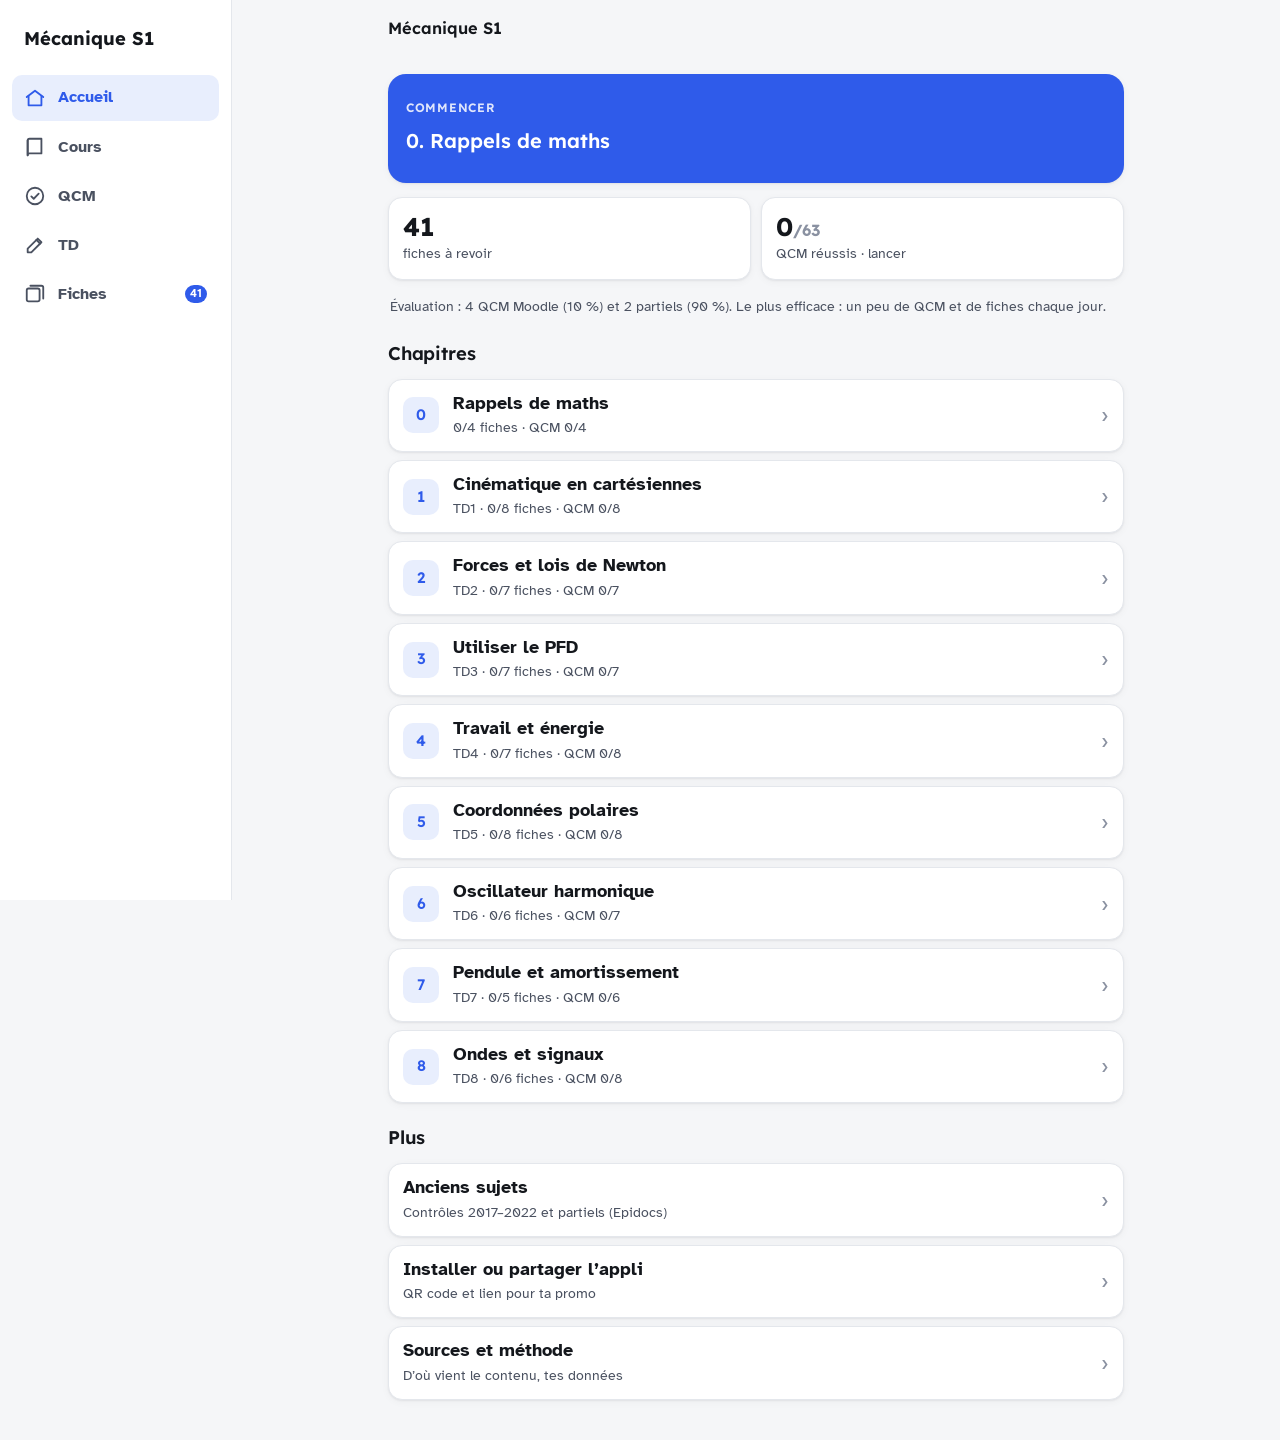
==== commit 5b859aac: "Interface refaite : clics corrigés, menu latéral sur PC, barre d'actions fixe, mise à jour automatiq" ====
--- a/cinematique-s1/index.html
+++ b/cinematique-s1/index.html
@@ -16,164 +16,203 @@
 <meta name="description" content="Révisions de mécanique S1 : le cours en fiches courtes, QCM corrigés, exercices de TD guidés et cartes mémoire.">
 <link rel="preconnect" href="https://fonts.googleapis.com">
 <link rel="preconnect" href="https://fonts.gstatic.com" crossorigin>
-<link rel="stylesheet" href="https://fonts.googleapis.com/css2?family=Atkinson+Hyperlegible:ital,wght@0,400;0,700;1,400&display=swap">
+<link rel="stylesheet" href="https://fonts.googleapis.com/css2?family=Atkinson+Hyperlegible:ital,wght@0,400;0,700;1,400&family=Lexend:wght@500;600;700&display=swap">
 <style>
-/* Une seule colonne de lecture (36rem), un écran = une idée, navigation en bas. Fond uni, couleur réservée au sens. */
+/* Mise en page : téléphone = onglets en bas ; PC = menu à gauche. Une colonne de lecture de 44rem.
+   Les boutons d'action restent collés en bas de l'écran. Couleur réservée au sens (vecteurs, juste/faux, action). */
 :root {
-  --bg: #FFFFFF;
-  --surface: #F3F4F7;
-  --line: #E1E4EA;
-  --ink: #15181E;
-  --ink-2: #4D5361;
-  --ink-3: #8A90A0;
-  --accent: #1F5FD1;
+  --bg: #F5F6F8;
+  --card: #FFFFFF;
+  --line: #E4E7EC;
+  --soft: #EEF1F5;
+  --ink: #14171C;
+  --ink-2: #4A5160;
+  --ink-3: #8A91A1;
+  --accent: #2F5BEA;
+  --accent-soft: #E8EEFD;
   --accent-ink: #FFFFFF;
-  --good: #1D7A45;
-  --good-soft: #E6F4EC;
-  --bad: #B93226;
-  --bad-soft: #FBEAE8;
-  --v: #1262D2;
-  --a: #C8371D;
-  --u1: #7A3BD0;
-  --u2: #0B8574;
+  --good: #187A43;
+  --good-soft: #E3F4EA;
+  --bad: #B8332A;
+  --bad-soft: #FCEBEA;
+  --v: #1262D2; --a: #C8371D; --u1: #7A3BD0; --u2: #0B8574;
   --area: rgba(18, 98, 210, 0.08);
-  --grid: #E1E4EA;
+  --shadow: 0 1px 2px rgba(20, 23, 28, 0.06), 0 2px 8px rgba(20, 23, 28, 0.04);
   --f: "Atkinson Hyperlegible", "Segoe UI", system-ui, -apple-system, sans-serif;
-  --r: 12px;
-  --nav-h: 64px;
+  --fh: "Lexend", "Atkinson Hyperlegible", "Segoe UI", system-ui, sans-serif;
+  --r: 14px;
+  --nav-h: 62px;
+  --side: 232px;
 }
 @media (prefers-color-scheme: dark) {
   :root:not([data-theme="light"]) {
-    --bg: #111318; --surface: #1B1E25; --line: #2B2F39; --ink: #ECEEF2; --ink-2: #AEB4C1; --ink-3: #7C8291;
-    --accent: #8AB0FF; --accent-ink: #0E1220; --good: #5BC98A; --good-soft: #15291D; --bad: #FF8C80; --bad-soft: #2E1816;
-    --v: #6AAEFF; --a: #FF7F64; --u1: #BC95FF; --u2: #3FD0B6; --area: rgba(106, 174, 255, 0.12); --grid: #2B2F39;
+    --bg: #0F1115; --card: #181B21; --line: #2A2E37; --soft: #22262E; --ink: #ECEEF2; --ink-2: #AEB4C1; --ink-3: #7A8090;
+    --accent: #86A6FF; --accent-soft: #1E2740; --accent-ink: #0D1120; --good: #5BC98A; --good-soft: #142A1D; --bad: #FF8C80; --bad-soft: #301917;
+    --v: #6AAEFF; --a: #FF7F64; --u1: #BC95FF; --u2: #3FD0B6; --area: rgba(106, 174, 255, 0.12); --shadow: none;
     color-scheme: dark;
   }
 }
 :root[data-theme="dark"] {
-  --bg: #111318; --surface: #1B1E25; --line: #2B2F39; --ink: #ECEEF2; --ink-2: #AEB4C1; --ink-3: #7C8291;
-  --accent: #8AB0FF; --accent-ink: #0E1220; --good: #5BC98A; --good-soft: #15291D; --bad: #FF8C80; --bad-soft: #2E1816;
-  --v: #6AAEFF; --a: #FF7F64; --u1: #BC95FF; --u2: #3FD0B6; --area: rgba(106, 174, 255, 0.12); --grid: #2B2F39;
+  --bg: #0F1115; --card: #181B21; --line: #2A2E37; --soft: #22262E; --ink: #ECEEF2; --ink-2: #AEB4C1; --ink-3: #7A8090;
+  --accent: #86A6FF; --accent-soft: #1E2740; --accent-ink: #0D1120; --good: #5BC98A; --good-soft: #142A1D; --bad: #FF8C80; --bad-soft: #301917;
+  --v: #6AAEFF; --a: #FF7F64; --u1: #BC95FF; --u2: #3FD0B6; --area: rgba(106, 174, 255, 0.12); --shadow: none;
   color-scheme: dark;
 }
 * { box-sizing: border-box; }
 [hidden] { display: none !important; }
-html { -webkit-text-size-adjust: 100%; }
+html { -webkit-text-size-adjust: 100%; -webkit-tap-highlight-color: transparent; }
 body { margin: 0; background: var(--bg); color: var(--ink); font: 18px/1.6 var(--f); }
 button { font: inherit; color: inherit; }
 a { color: var(--accent); text-underline-offset: 3px; }
-:focus-visible { outline: 3px solid var(--accent); outline-offset: 2px; border-radius: 6px; }
-h1, h2, h3 { line-height: 1.2; margin: 0; text-wrap: balance; }
-h1 { font-size: 1.55rem; }
-h2 { font-size: 1.25rem; }
-h3 { font-size: 1.05rem; }
+:focus-visible { outline: 3px solid var(--accent); outline-offset: 2px; border-radius: 8px; }
+h1, h2, h3 { font-family: var(--fh); font-weight: 600; line-height: 1.2; margin: 0; text-wrap: balance; letter-spacing: -0.01em; }
+h1 { font-size: 1.5rem; }
+h2 { font-size: 1.15rem; }
 p { margin: 0.5rem 0; }
-ul, ol { margin: 0.4rem 0; padding-left: 1.3rem; }
-li + li { margin-top: 0.3rem; }
-
-/* ---------- Barre du haut ---------- */
-.top { position: sticky; top: 0; z-index: 20; background: var(--bg); border-bottom: 1px solid var(--line); padding-top: env(safe-area-inset-top, 0px); }
-.top-in { max-width: 40rem; margin: 0 auto; padding-inline: 16px; height: 52px; display: flex; align-items: center; gap: 10px; }
-.back { border: 0; background: transparent; padding: 6px 8px 6px 0; cursor: pointer; display: inline-flex; align-items: center; color: var(--ink-2); font-size: 0.95rem; }
-.back svg { width: 20px; height: 20px; }
-.top-title { flex: 1; min-width: 0; font-weight: 700; font-size: 1rem; white-space: nowrap; overflow: hidden; text-overflow: ellipsis; }
-.top-count { font-size: 0.85rem; color: var(--ink-2); font-variant-numeric: tabular-nums; }
-.bar { height: 3px; background: var(--line); }
-.bar i { display: block; height: 100%; background: var(--accent); width: 0; transition: width .25s; }
-
-/* ---------- Contenu ---------- */
-main { max-width: 40rem; margin: 0 auto; padding: 20px 16px calc(var(--nav-h) + 28px + env(safe-area-inset-bottom, 0px)); }
+ul, ol { margin: 0.5rem 0; padding-left: 1.3rem; }
+li + li { margin-top: 0.35rem; }
+
+/* ---------- Structure ---------- */
+.top { position: sticky; top: 0; z-index: 20; background: var(--bg); padding-top: env(safe-area-inset-top, 0px); }
+.top-in { max-width: 46rem; margin: 0 auto; padding-inline: 16px; height: 56px; display: flex; align-items: center; gap: 8px; }
+.back { flex: 0 0 auto; width: 40px; height: 40px; margin-left: -8px; border: 0; border-radius: 10px; background: transparent; cursor: pointer; display: grid; place-items: center; color: var(--ink); }
+.back:hover { background: var(--soft); }
+.back svg { width: 22px; height: 22px; }
+.top-title { flex: 1; min-width: 0; font-family: var(--fh); font-weight: 600; font-size: 1.02rem; white-space: nowrap; overflow: hidden; text-overflow: ellipsis; }
+.top-count { font-size: 0.86rem; color: var(--ink-2); font-variant-numeric: tabular-nums; }
+.bar { height: 4px; background: var(--line); }
+.bar i { display: block; height: 100%; background: var(--accent); width: 0; transition: width .25s; border-radius: 0 2px 2px 0; }
+main { max-width: 46rem; margin: 0 auto; padding: 12px 16px calc(var(--nav-h) + 24px + env(safe-area-inset-bottom, 0px)); outline: none; }
 .stack { display: grid; gap: 14px; }
-.stack > *, .duo > *, .pager > * { min-width: 0; }
+.stack > *, .duo > *, .actions > * { min-width: 0; }
 .muted { color: var(--ink-2); }
 .small { font-size: 0.88rem; }
-.panel { background: var(--surface); border-radius: var(--r); padding: 16px; }
-.row { display: flex; align-items: center; gap: 12px; }
-.row > .grow { flex: 1; min-width: 0; }
-.btn { display: inline-flex; align-items: center; justify-content: center; gap: 8px; min-height: 46px; padding: 10px 18px; border-radius: 10px; border: 0; background: var(--accent); color: var(--accent-ink); font-weight: 700; text-decoration: none; cursor: pointer; }
-.btn.sec { background: var(--surface); color: var(--ink); }
-.btn.line { background: transparent; color: var(--ink); box-shadow: inset 0 0 0 1.5px var(--line); }
+.label { font-family: var(--fh); font-size: 0.76rem; font-weight: 600; letter-spacing: 0.06em; text-transform: uppercase; color: var(--ink-2); }
+.card { background: var(--card); border: 1px solid var(--line); border-radius: var(--r); box-shadow: var(--shadow); padding: 18px; }
+
+/* ---------- Boutons ---------- */
+.btn { display: inline-flex; align-items: center; justify-content: center; gap: 8px; min-height: 50px; padding: 10px 18px; border-radius: 12px; border: 0; background: var(--accent); color: var(--accent-ink); font-weight: 700; text-decoration: none; cursor: pointer; user-select: none; }
+.btn:hover { filter: brightness(1.06); }
+.btn:active { transform: translateY(1px); }
+.btn.sec { background: var(--card); color: var(--ink); box-shadow: inset 0 0 0 1.5px var(--line); }
 .btn.full { width: 100%; }
 .btn:disabled { opacity: 0.45; cursor: default; }
 .duo { display: grid; grid-template-columns: 1fr 1fr; gap: 10px; }
-.label { font-size: 0.78rem; font-weight: 700; letter-spacing: 0.04em; text-transform: uppercase; color: var(--ink-2); }
-
-/* Listes cliquables */
+.actions { position: sticky; bottom: calc(var(--nav-h) + 10px + env(safe-area-inset-bottom, 0px)); z-index: 10; display: grid; grid-template-columns: 1fr 1.7fr; gap: 10px; margin-top: 18px; padding: 10px; background: var(--card); border: 1px solid var(--line); border-radius: 18px; box-shadow: 0 6px 24px rgba(20, 23, 28, 0.10); }
+.actions.one { grid-template-columns: 1fr; }
+.kbd-hint { text-align: center; font-size: 0.8rem; color: var(--ink-3); margin-top: 8px; }
+
+/* ---------- Listes ---------- */
 .list { display: grid; gap: 8px; }
-.item { display: flex; align-items: center; gap: 12px; width: 100%; text-align: left; background: var(--surface); border: 0; border-radius: var(--r); padding: 12px 14px; cursor: pointer; text-decoration: none; color: var(--ink); min-height: 56px; }
-.item:hover { filter: brightness(0.98); }
-.num { flex: 0 0 auto; width: 30px; height: 30px; border-radius: 8px; display: grid; place-items: center; font-weight: 700; font-size: 0.9rem; background: var(--bg); color: var(--ink-2); }
-.num.done { background: var(--good); color: var(--bg); }
-.item .t { font-weight: 700; display: block; }
-.item .s { display: block; font-size: 0.86rem; color: var(--ink-2); }
-.meter { height: 5px; border-radius: 3px; background: var(--line); overflow: hidden; margin-top: 6px; }
-.meter i { display: block; height: 100%; background: var(--good); }
-.chev { color: var(--ink-3); flex: 0 0 auto; }
-
-/* ---------- Carte de cours ---------- */
-.card h1 { margin-bottom: 6px; }
-.key { background: var(--surface); border-radius: var(--r); padding: 12px 14px; margin: 14px 0; overflow-x: auto; }
-.key .label { display: block; margin-bottom: 2px; }
-.trap { margin: 14px 0; padding: 10px 14px; border-radius: var(--r); background: var(--bad-soft); color: var(--ink); font-size: 0.95rem; }
+.item { display: flex; align-items: center; gap: 14px; width: 100%; text-align: left; background: var(--card); border: 1px solid var(--line); box-shadow: var(--shadow); border-radius: var(--r); padding: 12px 14px; cursor: pointer; text-decoration: none; color: var(--ink); min-height: 64px; }
+.item:hover { border-color: var(--ink-3); }
+.item .grow { flex: 1; min-width: 0; }
+.num { flex: 0 0 auto; width: 36px; height: 36px; border-radius: 10px; display: grid; place-items: center; font-family: var(--fh); font-weight: 600; font-size: 0.95rem; background: var(--accent-soft); color: var(--accent); }
+.num.done { background: var(--good); color: var(--card); }
+.item .t { font-weight: 700; display: block; line-height: 1.3; }
+.item .s { display: block; font-size: 0.86rem; color: var(--ink-2); margin-top: 2px; }
+.meter { height: 5px; border-radius: 3px; background: var(--soft); overflow: hidden; margin-top: 8px; }
+.meter i { display: block; height: 100%; background: var(--good); border-radius: 3px; }
+.chev { color: var(--ink-3); flex: 0 0 auto; font-size: 1.4rem; line-height: 1; }
+
+/* ---------- Accueil ---------- */
+.hello { font-family: var(--fh); font-size: 1.6rem; font-weight: 700; margin: 8px 0 2px; }
+.resume { display: block; text-decoration: none; color: var(--ink); background: var(--accent); color: var(--accent-ink); border-radius: 18px; padding: 18px 18px 16px; box-shadow: var(--shadow); }
+.resume .label { color: inherit; opacity: 0.85; }
+.resume .t { display: block; font-family: var(--fh); font-size: 1.25rem; font-weight: 600; margin: 4px 0 10px; }
+.resume .meter { background: rgba(255,255,255,0.3); }
+.resume .meter i { background: var(--accent-ink); }
+.tiles { display: grid; grid-template-columns: 1fr 1fr; gap: 10px; }
+.tile { display: grid; gap: 2px; text-decoration: none; color: var(--ink); background: var(--card); border: 1px solid var(--line); box-shadow: var(--shadow); border-radius: var(--r); padding: 14px; }
+.tile b { font-family: var(--fh); font-size: 1.6rem; font-weight: 700; line-height: 1.1; }
+.tile span { font-size: 0.9rem; color: var(--ink-2); }
+.sec-title { display: flex; align-items: baseline; justify-content: space-between; margin-top: 10px; }
+
+/* ---------- Fiche de cours ---------- */
+.lesson h1 { font-size: 1.45rem; margin-bottom: 8px; }
+.meta { font-size: 0.85rem; color: var(--ink-2); margin: 0 0 6px; }
+.key { background: var(--accent-soft); border-radius: 12px; padding: 12px 14px; margin: 16px 0; overflow-x: auto; }
+.key .label { display: block; color: var(--accent); margin-bottom: 2px; }
+.trap { margin: 16px 0 0; padding: 12px 14px; border-radius: 12px; background: var(--bad-soft); font-size: 0.95rem; }
 .trap b { color: var(--bad); }
-.fig { margin: 14px 0; }
-.fig-row { display: grid; grid-template-columns: repeat(3, minmax(0, 1fr)); gap: 8px; text-align: center; font-size: 0.82rem; color: var(--ink-2); }
-.pager { display: grid; grid-template-columns: 1fr 1.6fr; gap: 10px; margin-top: 22px; }
-.dots { display: flex; gap: 6px; justify-content: center; margin-top: 14px; flex-wrap: wrap; }
-.dots i { width: 8px; height: 8px; border-radius: 50%; background: var(--line); }
-.dots i.on { background: var(--accent); }
+.fig { margin: 16px 0 0; }
+.fig svg { max-height: min(38vh, 320px); max-width: 100%; display: block; margin: 0 auto; }
+.fig-row { display: grid; grid-template-columns: repeat(3, minmax(0, 1fr)); gap: 8px; text-align: center; font-size: 0.8rem; color: var(--ink-2); }
+.dots { display: flex; gap: 6px; justify-content: center; flex-wrap: wrap; margin-top: 14px; }
+.dots i { width: 7px; height: 7px; border-radius: 50%; background: var(--line); }
+.dots i.on { background: var(--accent); width: 18px; border-radius: 4px; }
 mjx-container { max-width: 100%; }
-mjx-container[display="true"] { margin: 0.4em 0 !important; overflow-x: auto; overflow-y: hidden; }
+mjx-container[display="true"] { margin: 0.35em 0 !important; overflow-x: auto; overflow-y: hidden; padding: 2px 0; }
 
 /* ---------- QCM ---------- */
 .chips { display: flex; flex-wrap: wrap; gap: 8px; }
-.chip { border: 0; border-radius: 999px; padding: 8px 14px; background: var(--surface); color: var(--ink); cursor: pointer; font-size: 0.92rem; min-height: 40px; }
-.chip[aria-pressed="true"] { background: var(--accent); color: var(--accent-ink); font-weight: 700; }
-.q-text { font-size: 1.12rem; font-weight: 700; margin: 6px 0 14px; }
+.chip { border: 1px solid var(--line); border-radius: 999px; padding: 8px 14px; background: var(--card); color: var(--ink); cursor: pointer; font-size: 0.92rem; min-height: 42px; }
+.chip[aria-pressed="true"] { background: var(--accent); border-color: var(--accent); color: var(--accent-ink); font-weight: 700; }
+.q-text { font-size: 1.15rem; font-weight: 700; line-height: 1.45; margin: 4px 0 16px; }
 .opts { display: grid; gap: 10px; }
-.opt { display: flex; gap: 12px; align-items: center; text-align: left; width: 100%; min-height: 54px; background: var(--surface); border: 2px solid transparent; border-radius: var(--r); padding: 10px 14px; cursor: pointer; overflow-x: auto; }
-.opt .k { flex: 0 0 auto; width: 28px; height: 28px; border-radius: 7px; display: grid; place-items: center; font-weight: 700; font-size: 0.85rem; background: var(--bg); color: var(--ink-2); }
-.opt.sel { border-color: var(--accent); }
+.opt { display: flex; gap: 12px; align-items: center; text-align: left; width: 100%; min-height: 58px; background: var(--card); border: 2px solid var(--line); border-radius: var(--r); padding: 10px 14px; cursor: pointer; overflow-x: auto; }
+.opt:hover:not(:disabled) { border-color: var(--ink-3); }
+.opt .k { flex: 0 0 auto; width: 30px; height: 30px; border-radius: 8px; display: grid; place-items: center; font-family: var(--fh); font-weight: 600; font-size: 0.85rem; background: var(--soft); color: var(--ink-2); }
+.opt.sel { border-color: var(--accent); background: var(--accent-soft); }
 .opt.ok { border-color: var(--good); background: var(--good-soft); }
-.opt.ok .k { background: var(--good); color: var(--bg); }
+.opt.ok .k { background: var(--good); color: var(--card); }
 .opt.ko { border-color: var(--bad); background: var(--bad-soft); }
-.opt.ko .k { background: var(--bad); color: var(--bg); }
+.opt.ko .k { background: var(--bad); color: var(--card); }
 .opt:disabled { cursor: default; }
-.fb { margin-top: 14px; padding: 12px 14px; border-radius: var(--r); background: var(--surface); }
+.fb { margin-top: 14px; padding: 14px; border-radius: var(--r); background: var(--card); border: 1px solid var(--line); }
 .fb b.ok { color: var(--good); }
 .fb b.ko { color: var(--bad); }
-.score { font-size: 2.6rem; font-weight: 700; line-height: 1; }
+.score { font-family: var(--fh); font-size: 3rem; font-weight: 700; line-height: 1; margin: 8px 0; }
 
 /* ---------- Exercices ---------- */
-.enonce { background: var(--surface); border-radius: var(--r); padding: 12px 14px; }
-.step-q { font-weight: 700; margin: 4px 0 10px; }
-textarea { width: 100%; min-height: 110px; resize: vertical; font: 1rem/1.5 var(--f); color: var(--ink); background: var(--bg); border: 1.5px solid var(--line); border-radius: var(--r); padding: 10px 12px; }
-textarea:focus { border-color: var(--accent); outline: none; }
-.hint { margin-top: 10px; padding: 10px 14px; border-radius: var(--r); background: var(--surface); font-size: 0.95rem; }
-.corr { margin-top: 10px; padding: 12px 14px; border-radius: var(--r); background: var(--good-soft); overflow-x: auto; }
-.tag { display: inline-block; font-size: 0.8rem; font-weight: 700; padding: 2px 8px; border-radius: 6px; background: var(--surface); color: var(--ink-2); }
+.enonce { font-size: 0.95rem; }
+.step-q { font-weight: 700; font-size: 1.05rem; margin: 0 0 10px; }
+textarea { display: block; width: 100%; min-height: 96px; resize: vertical; font: 1rem/1.5 var(--f); color: var(--ink); background: var(--bg); border: 1.5px solid var(--line); border-radius: 12px; padding: 10px 12px; }
+textarea:focus { border-color: var(--accent); outline: none; background: var(--card); }
+.reveal { margin-top: 10px; padding: 12px 14px; border-radius: 12px; overflow-x: auto; }
+.reveal.hint { background: var(--soft); }
+.reveal.corr { background: var(--good-soft); }
+.tag { display: inline-block; font-size: 0.78rem; font-weight: 700; padding: 3px 9px; border-radius: 999px; background: var(--soft); color: var(--ink-2); margin-right: 4px; }
+.steps-dots { display: flex; gap: 5px; margin: 2px 0 10px; }
+.steps-dots i { flex: 1; height: 4px; border-radius: 2px; background: var(--line); }
+.steps-dots i.on { background: var(--accent); }
 
 /* ---------- Fiches mémoire ---------- */
-.flash { min-height: 260px; display: grid; align-content: center; gap: 12px; text-align: center; background: var(--surface); border-radius: 16px; padding: 24px 18px; }
-.flash .front { font-size: 1.15rem; font-weight: 700; }
-.flash .backside { font-size: 1.1rem; border-top: 1px solid var(--line); padding-top: 14px; overflow-x: auto; }
-
-/* ---------- Navigation du bas ---------- */
-.nav { position: fixed; left: 0; right: 0; bottom: 0; z-index: 30; background: var(--bg); border-top: 1px solid var(--line); padding-bottom: env(safe-area-inset-bottom, 0px); }
-.nav-in { max-width: 40rem; margin: 0 auto; display: grid; grid-template-columns: repeat(5, 1fr); height: var(--nav-h); }
-.nav a { display: grid; justify-items: center; align-content: center; gap: 2px; text-decoration: none; color: var(--ink-3); font-size: 0.72rem; font-weight: 700; }
+.flash { min-height: 300px; display: grid; align-content: center; gap: 14px; text-align: center; cursor: pointer; }
+.flash .front { font-family: var(--fh); font-size: 1.2rem; font-weight: 600; }
+.flash .answer { font-size: 1.1rem; border-top: 1px dashed var(--line); padding-top: 14px; overflow-x: auto; }
+.flash .tap { font-size: 0.85rem; color: var(--ink-3); }
+
+/* ---------- Navigation ---------- */
+.nav { position: fixed; left: 0; right: 0; bottom: 0; z-index: 30; background: var(--card); border-top: 1px solid var(--line); padding-bottom: env(safe-area-inset-bottom, 0px); }
+.nav-in { max-width: 46rem; margin: 0 auto; display: grid; grid-template-columns: repeat(5, 1fr); height: var(--nav-h); }
+.nav a { display: grid; justify-items: center; align-content: center; gap: 3px; text-decoration: none; color: var(--ink-3); font-size: 0.72rem; font-weight: 700; position: relative; }
 .nav a svg { width: 24px; height: 24px; }
 .nav a[aria-current="page"] { color: var(--accent); }
-.badge { display: inline-block; min-width: 18px; padding: 0 5px; border-radius: 9px; background: var(--accent); color: var(--accent-ink); font-size: 0.7rem; line-height: 18px; text-align: center; }
-
-/* ---------- Toast de mise à jour ---------- */
-.toast { position: fixed; left: 50%; bottom: calc(var(--nav-h) + 12px + env(safe-area-inset-bottom, 0px)); transform: translateX(-50%); z-index: 60; display: flex; flex-wrap: wrap; align-items: center; gap: 10px 14px; width: max-content; max-width: calc(100% - 32px); background: var(--ink); color: var(--bg); border-radius: 14px; padding: 12px 14px 12px 18px; box-shadow: 0 8px 28px rgba(0,0,0,.25); font-size: 0.95rem; }
-.toast button { border-radius: 9px; padding: 7px 12px; cursor: pointer; font-weight: 700; border: 1.5px solid var(--bg); }
-.toast .go { background: var(--bg); color: var(--ink); }
-.toast .later { background: transparent; color: var(--bg); }
-
-/* ---------- Schémas (SVG) ---------- */
-.fig-svg { width: 100%; height: auto; display: block; }
+.nav .brand-side { display: none; }
+.badge { position: absolute; top: 6px; left: calc(50% + 6px); min-width: 18px; padding: 0 5px; border-radius: 9px; background: var(--accent); color: var(--accent-ink); font-size: 0.68rem; line-height: 18px; text-align: center; }
+
+@media (min-width: 960px) {
+  body { padding-left: var(--side); }
+  .nav { top: 0; right: auto; width: var(--side); border-top: 0; border-right: 1px solid var(--line); padding: 20px 12px; }
+  .nav-in { display: grid; grid-template-columns: 1fr; grid-auto-rows: min-content; gap: 4px; height: auto; max-width: none; }
+  .nav .brand-side { display: block; font-family: var(--fh); font-weight: 700; font-size: 1.15rem; color: var(--ink); padding: 4px 12px 18px; }
+  .nav a { display: flex; align-items: center; gap: 12px; justify-items: start; padding: 10px 12px; border-radius: 10px; font-size: 0.98rem; color: var(--ink-2); }
+  .nav a:hover { background: var(--soft); }
+  .nav a[aria-current="page"] { background: var(--accent-soft); color: var(--accent); }
+  .nav a svg { width: 22px; height: 22px; }
+  .badge { position: static; margin-left: auto; }
+  main { padding-bottom: 40px; padding-top: 18px; }
+  .actions { bottom: 16px; }
+  .top-in, main { max-width: 48rem; }
+}
+
+/* ---------- Toast ---------- */
+.toast { position: fixed; left: 50%; bottom: calc(var(--nav-h) + 14px + env(safe-area-inset-bottom, 0px)); transform: translateX(-50%); z-index: 60; display: flex; flex-wrap: wrap; align-items: center; gap: 10px 14px; width: max-content; max-width: calc(100% - 32px); background: var(--ink); color: var(--bg); border-radius: 14px; padding: 12px 14px 12px 18px; box-shadow: 0 8px 28px rgba(0,0,0,.25); font-size: 0.95rem; }
+.toast button { border-radius: 9px; padding: 7px 12px; cursor: pointer; font-weight: 700; border: 0; background: var(--bg); color: var(--ink); }
+
+/* ---------- Schémas ---------- */
+.fig-svg { width: 100%; height: auto; display: block; max-height: min(42vh, 360px); }
 .fig-svg.mini, .fig-svg.half { max-width: 460px; margin: 0 auto; }
 .fig-svg.icon { max-width: 160px; margin: 0 auto; }
 .ln { fill: none; stroke-linecap: round; }
@@ -187,7 +226,7 @@
 .dot-ink { fill: var(--ink); } .dot-ink2 { fill: var(--ink-2); } .dot-ink3 { fill: var(--ink-3); }
 .area { fill: var(--area); stroke: none; }
 .cv { color: var(--v); } .ca { color: var(--a); } .c1 { color: var(--u1); } .c2 { color: var(--u2); }
-.polar-ctl { display: grid; gap: 8px; margin-top: 8px; }
+.polar-ctl { display: grid; gap: 6px; margin-top: 8px; }
 .polar-ctl input { width: 100%; accent-color: var(--accent); }
 @media (prefers-reduced-motion: reduce) { * { transition: none !important; } }
 </style>
@@ -208,7 +247,7 @@
 
 <header class="top">
   <div class="top-in">
-    <button class="back" id="back" type="button" hidden aria-label="Retour"><svg viewBox="0 0 24 24" fill="none" stroke="currentColor" stroke-width="2.2" stroke-linecap="round" stroke-linejoin="round"><path d="M15 5l-7 7 7 7"/></svg></button>
+    <button class="back" id="topBack" type="button" hidden aria-label="Retour"><svg viewBox="0 0 24 24" fill="none" stroke="currentColor" stroke-width="2.2" stroke-linecap="round" stroke-linejoin="round"><path d="M15 5l-7 7 7 7"/></svg></button>
     <span class="top-title" id="topTitle">Mécanique S1</span>
     <span class="top-count" id="topCount"></span>
   </div>
@@ -219,17 +258,18 @@
 
 <nav class="nav" aria-label="Navigation principale">
   <div class="nav-in">
+    <span class="brand-side">Mécanique S1</span>
     <a href="#/" data-tab="home"><svg viewBox="0 0 24 24" fill="none" stroke="currentColor" stroke-width="2" stroke-linecap="round" stroke-linejoin="round"><path d="M3 11l9-7 9 7"/><path d="M5 10v10h14V10"/></svg>Accueil</a>
     <a href="#/cours" data-tab="cours"><svg viewBox="0 0 24 24" fill="none" stroke="currentColor" stroke-width="2" stroke-linecap="round" stroke-linejoin="round"><path d="M4 5a2 2 0 0 1 2-2h13v16H6a2 2 0 0 0-2 2z"/><path d="M4 21V5"/></svg>Cours</a>
     <a href="#/qcm" data-tab="qcm"><svg viewBox="0 0 24 24" fill="none" stroke="currentColor" stroke-width="2" stroke-linecap="round" stroke-linejoin="round"><circle cx="12" cy="12" r="9"/><path d="M8 12.5l2.6 2.5L16 9.5"/></svg>QCM</a>
     <a href="#/exos" data-tab="exos"><svg viewBox="0 0 24 24" fill="none" stroke="currentColor" stroke-width="2" stroke-linecap="round" stroke-linejoin="round"><path d="M4 20h4L19 9l-4-4L4 16z"/><path d="M13.5 6.5l4 4"/></svg>TD</a>
-    <a href="#/fiches" data-tab="fiches"><svg viewBox="0 0 24 24" fill="none" stroke="currentColor" stroke-width="2" stroke-linecap="round" stroke-linejoin="round"><rect x="3" y="6" width="14" height="14" rx="2"/><path d="M7 3h12a2 2 0 0 1 2 2v12"/></svg>Fiches</a>
+    <a href="#/fiches" data-tab="fiches"><svg viewBox="0 0 24 24" fill="none" stroke="currentColor" stroke-width="2" stroke-linecap="round" stroke-linejoin="round"><rect x="3" y="6" width="14" height="14" rx="2"/><path d="M7 3h12a2 2 0 0 1 2 2v12"/></svg>Fiches<span class="badge" id="navBadge" hidden></span></a>
   </div>
 </nav>
 
-<div class="toast" id="updToast" role="status" hidden><span><b>Nouvelle version disponible.</b> Nouveaux contenus ou corrections.</span><span style="display:flex;gap:8px"><button class="go" id="updGo" type="button">Mettre à jour</button><button class="later" id="updLater" type="button">Plus tard</button></span></div>
-
-<script id="data" type="application/json">{"chapitres": [{"id": "maths", "n": 0, "titre": "Rappels de maths", "td": null, "pages": "Prérequis", "resume": "Vecteurs, produit scalaire, trigo, dérivées et primitives."}, {"id": "cine", "n": 1, "titre": "Cinématique en cartésiennes", "td": "TD1", "pages": "Poly p. 1 à 3", "resume": "Position, vitesse, accélération, trajectoire."}, {"id": "forces", "n": 2, "titre": "Forces et lois de Newton", "td": "TD2", "pages": "Poly p. 4 à 6", "resume": "Les 3 lois de Newton, les forces usuelles, l’équilibre."}, {"id": "dyn", "n": 3, "titre": "Utiliser le PFD", "td": "TD3", "pages": "Poly p. 6 à 8", "resume": "Chute libre, tir, frottements, vitesse limite."}, {"id": "energie", "n": 4, "titre": "Travail et énergie", "td": "TD4", "pages": "Poly p. 8 à 10", "resume": "Travail, puissance, énergie cinétique, potentielle, mécanique."}, {"id": "polaires", "n": 5, "titre": "Coordonnées polaires", "td": "TD5", "pages": "Poly p. 11 et 12, fiche coordonnées", "resume": "Base mobile, vitesse et accélération, mouvement circulaire."}, {"id": "osc", "n": 6, "titre": "Oscillateur harmonique", "td": "TD6", "pages": "Poly p. 13 à 17", "resume": "Ressort, équation différentielle, solution, énergie."}, {"id": "pendule", "n": 7, "titre": "Pendule et amortissement", "td": "TD7", "pages": "Poly p. 18 et 19", "resume": "Pendule simple, frottements, trois régimes."}, {"id": "ondes", "n": 8, "titre": "Ondes et signaux", "td": "TD8", "pages": "Poly p. 20 à 24", "resume": "Période, longueur d’onde, OPPM, ondes stationnaires."}], "lecons": {"maths": [{"t": "Composantes d’un vecteur", "h": "<p>Un vecteur de norme F qui fait un angle α avec l’axe Ox se découpe en deux composantes. Le côté <b>collé à l’angle<\/b> reçoit le cos, l’autre reçoit le sin. Le signe dépend du sens de la flèche.<\/p>", "k": "\\[\\vec F = \\begin{pmatrix} F\\cos\\alpha \\\\ F\\sin\\alpha \\end{pmatrix}\\]\\[\\|\\vec F\\| = \\sqrt{F_x^2 + F_y^2}\\]", "fig": "PROJ_X", "piege": "Si l’angle est mesuré depuis l’axe vertical, c’est l’inverse : le cos va sur y."}, {"t": "Produit scalaire", "h": "<p>Le produit scalaire donne un <b>nombre<\/b>. Il sert à savoir si deux vecteurs vont dans le même sens, et à calculer un travail.<\/p>", "k": "\\[\\vec U\\cdot\\vec V = U_xV_x + U_yV_y = UV\\cos\\alpha\\]", "fig": "SC3", "piege": "Perpendiculaires : produit nul. Sens opposés : produit négatif."}, {"t": "Trigonométrie utile", "h": "<p>Valeurs à connaître : \\(\\cos 30° = \\frac{\\sqrt3}{2}\\), \\(\\sin 30° = \\frac12\\), \\(\\cos 60° = \\frac12\\), \\(\\cos 45° = \\sin 45° = \\frac{\\sqrt2}{2}\\).<\/p>", "k": "\\[\\cos^2x + \\sin^2x = 1\\]\\[\\cos 2x = 1 - 2\\sin^2x\\]\\[\\sin 2x = 2\\sin x\\cos x\\]"}, {"t": "Dériver et intégrer", "h": "<p>Un point au-dessus d’une lettre = dérivée par rapport au temps : \\(\\dot x = \\frac{dx}{dt}\\). Pour une fonction composée, on multiplie par la dérivée de l’intérieur : \\((\\cos\\omega t)' = -\\omega\\sin\\omega t\\), \\((e^{-t/\\tau})' = -\\frac1\\tau e^{-t/\\tau}\\).<\/p>", "k": "\\[\\int a\\,dt = a\\,t + C\\]\\[\\int t\\,dt = \\frac{t^2}{2} + C\\]", "piege": "Toujours fixer la constante C avec la condition initiale (valeur à t = 0)."}], "cine": [{"t": "Les mots du chapitre", "h": "<ul><li><b>Point matériel<\/b> : on néglige la taille et la rotation de l’objet.<\/li><li><b>Référentiel<\/b> : le repère d’espace et de temps choisi. Il est <b>galiléen<\/b> s’il ne subit aucune accélération (le référentiel terrestre l’est presque).<\/li><li><b>Équations horaires<\/b> : x(t), y(t).<\/li><li><b>Trajectoire<\/b> : la courbe suivie. Son équation ne contient plus t.<\/li><\/ul>"}, {"t": "La position", "h": "<p>En cartésiennes, la base \\((\\vec u_x, \\vec u_y)\\) est <b>fixe<\/b>. Le point M est repéré par ses projections x et y.<\/p>", "k": "\\[\\OM(t) = x\\,\\vec u_x + y\\,\\vec u_y = \\begin{pmatrix} x \\\\ y \\end{pmatrix}\\]"}, {"t": "La vitesse", "h": "<p>On dérive la position. La vitesse est toujours <b>tangente à la trajectoire<\/b>. Unité : m·s⁻¹.<\/p>", "k": "\\[\\V = \\frac{d\\OM}{dt} = \\begin{pmatrix} \\dot x \\\\ \\dot y \\end{pmatrix}\\]\\[\\|\\V\\| = \\sqrt{\\dot x^2 + \\dot y^2}\\]", "fig": "TRAJ"}, {"t": "L’accélération", "h": "<p>On dérive encore une fois. Unité : m·s⁻². Elle est tournée vers l’intérieur des virages.<\/p>", "k": "\\[\\A = \\frac{d\\V}{dt} = \\begin{pmatrix} \\ddot x \\\\ \\ddot y \\end{pmatrix}\\]", "piege": "L’accélération est la dérivée seconde, pas le carré de la vitesse."}, {"t": "Accéléré ou décéléré ?", "h": "<p>Le signe de \\(\\V\\cdot\\A\\) donne la réponse.<\/p><ul><li>\\(\\V\\cdot\\A > 0\\) : <b>accéléré<\/b>.<\/li><li>\\(\\V\\cdot\\A = 0\\) : seule la direction change (virage à vitesse constante).<\/li><li>\\(\\V\\cdot\\A < 0\\) : <b>décéléré<\/b>.<\/li><\/ul>", "fig": "SP3", "piege": "x = 10 − 2t² : v = −4t et a = −4. Même signe, donc accéléré, même si v est négative."}, {"t": "Trouver la trajectoire", "h": "<p>On <b>élimine t<\/b>. Si t apparaît seul dans x(t), on l’isole et on remplace dans y(t). Exemple du tir (TD1) : \\(x = v_0\\cos\\alpha\\,t\\) donne \\(t = \\frac{x}{v_0\\cos\\alpha}\\).<\/p>", "k": "\\[y(x) = -\\frac{g\\,x^2}{2v_0^2\\cos^2\\alpha} + x\\tan\\alpha\\]", "piege": "Avec un cos et un sin du même angle, on utilise plutôt cos² + sin² = 1 (cercle, ellipse)."}, {"t": "Remonter de a à x", "h": "<p>Si on connaît l’accélération, on intègre deux fois. Les constantes viennent des conditions initiales. Exemple (TD1) : a = 5 m·s⁻², v(0) = 0, x(0) = 7 m.<\/p>", "k": "\\[v(t) = a\\,t + v(0)\\]\\[x(t) = \\frac{a\\,t^2}{2} + v(0)\\,t + x(0)\\]"}, {"t": "Méthode : analyser un mouvement", "h": "<ol><li>Cadre : référentiel, système, coordonnées.<\/li><li>Écrire \\(\\OM\\).<\/li><li>Dériver pour \\(\\V\\), puis pour \\(\\A\\).<\/li><li>Calculer les normes.<\/li><li>Interpréter : sur chaque axe, uniforme, accéléré ou décéléré, et dans quel sens.<\/li><\/ol>"}], "forces": [{"t": "Masse, force, quantité de mouvement", "h": "<ul><li><b>Masse<\/b> m (kg) : résistance d’un corps à sa mise en mouvement.<\/li><li><b>Force<\/b> \\(\\vec F\\) (N = kg·m·s⁻²) : décrit une interaction.<\/li><li><b>Quantité de mouvement<\/b> \\(\\vec p = m\\V\\) (kg·m·s⁻¹).<\/li><\/ul>"}, {"t": "Les trois lois de Newton", "h": "<ol><li><b>Inertie<\/b> : sans interaction, un point reste au repos ou en mouvement rectiligne uniforme (référentiel galiléen).<\/li><li><b>PFD<\/b> : la somme des forces égale la dérivée de \\(\\vec p\\).<\/li><li><b>Action-réaction<\/b> : \\(\\vec F_{2\\to1} = -\\vec F_{1\\to2}\\).<\/li><\/ol>", "k": "\\[\\sum_i \\vec F_i = \\frac{d\\vec p}{dt} = m\\,\\A\\]"}, {"t": "Forces à distance", "h": "<p><b>Gravitation<\/b> : toujours attractive, \\(F = G\\frac{m_1m_2}{d^2}\\), G = 6,67·10⁻¹¹ N·m²·kg⁻². Près du sol, elle devient le <b>poids<\/b>. <b>Force de Coulomb<\/b> : \\(F = k\\frac{q_1q_2}{d^2}\\), k = 9·10⁹ N·m²·C⁻², attractive ou répulsive selon le signe des charges.<\/p>", "k": "\\[\\vec P = m\\,\\vec g\\]\\[g \\approx 9{,}81\\ \\text{m·s}^{-2}\\]"}, {"t": "Forces de contact", "h": "<ul><li><b>Réaction<\/b> \\(\\vec R\\) : toujours perpendiculaire au support.<\/li><li><b>Frottement fluide<\/b> : \\(\\vec f = -\\alpha\\V\\), s’oppose au mouvement.<\/li><li><b>Tension<\/b> \\(\\vec T\\) : le long du fil, de l’objet vers le fil.<\/li><\/ul>", "piege": "La réaction et la tension n’ont pas de formule : on les trouve avec le PFD."}, {"t": "Méthode : le bilan des forces", "h": "<ol><li>Référentiel (terrestre, supposé galiléen).<\/li><li>Système (point matériel).<\/li><li>Forces : faire un schéma, une flèche par force.<\/li><li>Choisir une base adaptée.<\/li><li>Écrire le PFD, puis le projeter sur chaque axe.<\/li><\/ol>"}, {"t": "Équilibre sur une pente", "h": "<p>À l’équilibre, la somme des forces est nulle. On prend un axe le long de la pente et un axe perpendiculaire, et on décompose le poids (TD2).<\/p>", "k": "\\[\\vec P = \\begin{pmatrix} mg\\sin\\alpha \\\\ -mg\\cos\\alpha \\end{pmatrix}\\]\\[\\Rightarrow  R = mg\\cos\\alpha,\\ \\ f = mg\\sin\\alpha\\]", "fig": "INCLINE"}, {"t": "Vérifier les unités", "h": "<p>Chaque terme d’une égalité a la même unité. Exemple (TD2) : dans \\(f = \\alpha v\\), f est en N = kg·m·s⁻² et v en m·s⁻¹.<\/p>", "k": "\\[[\\alpha] = \\frac{\\text{kg·m·s}^{-2}}{\\text{m·s}^{-1}} = \\text{kg·s}^{-1}\\]"}], "dyn": [{"t": "Du PFD aux équations horaires", "h": "<p>Le PFD donne l’accélération. On intègre pour la vitesse, puis pour la position. Chaque intégration ajoute une constante, fixée par les conditions initiales.<\/p>", "k": "\\[\\A \\xrightarrow{\\ \\int dt\\ } \\V \\xrightarrow{\\ \\int dt\\ } \\OM\\]"}, {"t": "Chute libre", "h": "<p>Seule force : le poids. Axe y vers le haut : \\(-mg = ma\\), donc \\(a = -g\\). L’accélération <b>ne dépend pas de la masse<\/b>. Départ sans vitesse d’une hauteur y₀ :<\/p>", "k": "\\[v = -g\\,t\\]\\[y = -\\frac{g\\,t^2}{2} + y_0\\]\\[T_{chute} = \\sqrt{\\frac{2y_0}{g}}\\]"}, {"t": "Le tir parabolique", "h": "<p>Lancé avec v₀ et un angle α, sans frottement (TD1, TD3) : sur x, mouvement uniforme ; sur y, chute libre.<\/p>", "k": "\\[x = v_0\\cos\\alpha\\,t\\]\\[y = v_0\\sin\\alpha\\,t - \\frac{g\\,t^2}{2}\\]", "fig": "PROJECTILE", "piege": "Au sommet, seule la vitesse verticale est nulle : \\(v_y = 0\\), pas \\(\\V = \\vec 0\\)."}, {"t": "Portée et sommet", "h": "<p>Sommet : \\(v_y(t_S) = 0\\), donc \\(t_S = \\frac{v_0\\sin\\alpha}{g}\\). Portée : y = 0 de nouveau, à \\(t = 2t_S\\).<\/p>", "k": "\\[x_{max} = \\frac{2v_0^2\\sin\\alpha\\cos\\alpha}{g}\\]\\[y_S = \\frac{v_0^2\\sin^2\\alpha}{2g}\\]"}, {"t": "Force constante : l’inertie", "h": "<p>Un robot poussé par une force F horizontale, sans frottement (TD2) : \\(a = F/m\\). Plus la masse est grande, plus il est dur de le faire accélérer.<\/p>", "k": "\\[v(t) = \\frac Fm\\,t + v_0\\]\\[x(t) = \\frac{F}{2m}t^2 + v_0\\,t\\]"}, {"t": "Avec frottement : vitesse limite", "h": "<p>Parachutiste (TD3) : \\(m\\frac{dv}{dt} = -mg - \\alpha v\\). On obtient une <b>équation différentielle du 1er ordre<\/b>.<\/p>", "k": "\\[\\frac{dv}{dt} + \\frac{v}{\\tau} = -g \\quad \\text{avec}\\quad \\tau = \\frac m\\alpha\\]\\[v(t) = g\\tau\\left(e^{-t/\\tau} - 1\\right)\\]", "piege": "Vitesse limite : quand t est grand, |v| → gτ. On la retrouve aussi en écrivant que les forces se compensent : αv = mg."}, {"t": "Résoudre dv/dt + v/τ = constante", "h": "<ol><li>Solution sans second membre : \\(A\\,e^{-t/\\tau}\\).<\/li><li>Solution particulière constante : \\(\\frac{dv}{dt} = 0\\), donc \\(v_p = -g\\tau\\).<\/li><li>Somme des deux, puis A avec v(0).<\/li><\/ol>"}], "energie": [{"t": "Le travail d’une force", "h": "<p>Le travail mesure la capacité d’une force à faire varier la vitesse. Seule la partie de la force <b>parallèle au déplacement<\/b> travaille. Unité : joule (J).<\/p>", "k": "\\[W_{A\\to B} = \\int_A^B \\vec F\\cdot d\\vec l\\]\\[\\text{force constante : } W = \\vec F\\cdot\\overrightarrow{AB} = F\\cdot AB\\cos\\theta\\]", "fig": "WORK"}, {"t": "Moteur, résistant, nul", "h": "<ul><li>W &gt; 0 : <b>moteur<\/b>, le système accélère.<\/li><li>W = 0 : la force ne change que la direction (ex. la réaction \\(\\vec R\\) perpendiculaire).<\/li><li>W &lt; 0 : <b>résistant<\/b>, le système ralentit (ex. frottements).<\/li><\/ul>", "k": "\\[W(\\vec P) = mg\\,(z_A - z_B)\\]", "piege": "Le travail du poids est positif quand l’objet descend."}, {"t": "La puissance", "h": "<p>La puissance dit à quelle vitesse une force travaille. Unité : watt (W = J/s).<\/p>", "k": "\\[P = \\frac{dW}{dt} = \\vec F\\cdot\\V\\]"}, {"t": "Théorème de l’énergie cinétique", "h": "<p>La variation d’énergie cinétique est égale à la somme des travaux de <b>toutes<\/b> les forces.<\/p>", "k": "\\[E_c = \\frac12 m v^2\\]\\[\\sum W_i = \\Delta E_c = \\frac12 m v_B^2 - \\frac12 m v_A^2\\]"}, {"t": "Énergies potentielles", "h": "<p>Une force est <b>conservative<\/b> si son travail ne dépend pas du chemin (poids, ressort). Elle dérive d’une énergie potentielle : \\(W = -\\Delta E_p\\).<\/p>", "k": "\\[E_{pp} = m\\,g\\,h\\]\\[E_{pe} = \\frac12 k\\,x^2\\]"}, {"t": "Énergie mécanique", "h": "<p>Sans frottement, l’énergie mécanique se conserve. Les frottements, non conservatifs, la font diminuer.<\/p>", "k": "\\[E_M = E_c + E_p = \\text{constante}\\]", "piege": "Chute libre d’une hauteur H : mgH = ½mv² donne \\(v = \\sqrt{2gH}\\), quelle que soit la masse."}, {"t": "Méthode : quel théorème ?", "h": "<ul><li>Pas de frottement : <b>énergie mécanique<\/b> constante, c’est le plus rapide.<\/li><li>Frottements ou force motrice : <b>TEC<\/b>, en listant le travail de chaque force.<\/li><li>On cherche une durée ou une position à un instant donné : revenir au <b>PFD<\/b>.<\/li><\/ul>"}], "polaires": [{"t": "Repérer un point en polaires", "h": "<p>M est repéré par sa distance <b>r = OM<\/b> (toujours positive) et l’angle <b>θ<\/b> entre \\(\\vec u_x\\) et \\(\\OM\\). C’est le système adapté aux mouvements circulaires. Fais tourner M :<\/p>", "k": "\\[\\OM = r\\,\\ur\\]", "fig": "POLAR", "piege": "Pas de terme en θ dans la position : θ est un angle, pas une longueur."}, {"t": "La base mobile", "h": "<p>\\(\\ur\\) pointe de O vers M. \\(\\ut\\) est \\(\\ur\\) tourné de +90°. Cette base <b>tourne avec M<\/b>.<\/p>", "k": "\\[\\ur = \\cos\\theta\\,\\vec u_x + \\sin\\theta\\,\\vec u_y\\]\\[\\ut = -\\sin\\theta\\,\\vec u_x + \\cos\\theta\\,\\vec u_y\\]"}, {"t": "Dériver la base", "h": "<p>En dérivant par rapport à θ, puis en multipliant par \\(\\dot\\theta\\) (dérivée composée) :<\/p>", "k": "\\[\\frac{d\\ur}{dt} = \\dot\\theta\\,\\ut\\]\\[\\frac{d\\ut}{dt} = -\\dot\\theta\\,\\ur\\]", "piege": "Astuce : dériver un vecteur de la base, c’est le tourner de +90° et multiplier par θ̇."}, {"t": "La vitesse en polaires", "h": "<p>On dérive le produit \\(r\\,\\ur\\) : \\(\\dot r\\,\\ur + r\\,\\frac{d\\ur}{dt}\\).<\/p>", "k": "\\[\\V = \\dot r\\,\\ur + r\\dot\\theta\\,\\ut\\]"}, {"t": "L’accélération en polaires", "h": "<p>On dérive encore une fois et on regroupe les termes. Formule donnée dans les énoncés (TD7), mais à savoir retrouver.<\/p>", "k": "\\[\\A = (\\ddot r - r\\dot\\theta^2)\\,\\ur + (2\\dot r\\dot\\theta + r\\ddot\\theta)\\,\\ut\\]"}, {"t": "Mouvement circulaire", "h": "<p>Sur un cercle, r = R est constant : \\(\\dot r = \\ddot r = 0\\). S’il est uniforme, \\(\\dot\\theta = \\omega\\) est constante (TD5, manège).<\/p>", "k": "\\[\\V = R\\omega\\,\\ut\\]\\[\\A = -R\\omega^2\\,\\ur\\]\\[a = R\\omega^2 = \\frac{v^2}{R}\\]", "fig": "CIRC_U", "piege": "En circulaire uniforme, l’accélération n’est pas nulle : elle pointe vers le centre."}, {"t": "Exemple : le satellite", "h": "<p>Orbite circulaire (TD5). Le PFD avec la gravitation sur \\(\\ur\\) donne \\(r\\omega^2 = \\frac{GM_T}{r^2}\\). Sur \\(\\ut\\) : \\(r\\ddot\\theta = 0\\), donc ω est constante.<\/p>", "k": "\\[v = \\sqrt{\\frac{GM_T}{r}}\\]\\[T = \\frac{2\\pi r}{v}\\]"}, {"t": "Cylindriques et sphériques", "h": "<p>Fiche coordonnées. <b>Cylindriques<\/b> : polaires + une hauteur z, \\(\\OM = r\\,\\ur + z\\,\\vec u_z\\), volume élémentaire dV = r dr dθ dz. <b>Sphériques<\/b> : r = OM et deux angles θ et φ, \\(\\OM = r\\,\\ur\\), dV = r² sin θ dr dθ dφ.<\/p>", "piege": "En sphériques, r est la distance OM ; en cylindriques, c’est la distance à l’axe Oz."}], "osc": [{"t": "La force de rappel", "h": "<p>Un ressort de raideur k (N/m) et de longueur à vide l₀ exerce une force proportionnelle à son allongement Δl = l − l₀. Avec l’origine à l’équilibre, Δl = x.<\/p>", "k": "\\[\\vec F_{rappel} = -k\\,\\Delta l\\,\\vec u_x = -k\\,x\\,\\vec u_x\\]", "fig": "SPRING", "piege": "Étiré (x > 0) : la force tire vers la gauche. Comprimé (x < 0) : elle pousse vers la droite."}, {"t": "L’équation de l’oscillateur", "h": "<p>PFD projeté sur x (poids et réaction se compensent) : \\(-kx = m\\ddot x\\).<\/p>", "k": "\\[\\ddot x + \\omega_0^2\\,x = 0\\]\\[\\omega_0 = \\sqrt{\\frac km}\\]"}, {"t": "La solution", "h": "<p>Solution générale, puis A et B avec les conditions initiales x(0) = x₀ et v(0) = v₀.<\/p>", "k": "\\[x(t) = A\\cos(\\omega_0t) + B\\sin(\\omega_0t)\\]\\[\\Rightarrow  x(t) = x_0\\cos(\\omega_0t) + \\frac{v_0}{\\omega_0}\\sin(\\omega_0t)\\]", "piege": "B se trouve avec la vitesse : dérive x(t), puis pose t = 0."}, {"t": "Amplitude et période", "h": "<p>On peut aussi écrire \\(x(t) = A\\cos(\\omega_0t + \\varphi)\\) : A est l’amplitude (m), φ la phase à l’origine (rad). Les oscillations sont d’amplitude constante.<\/p>", "k": "\\[T_0 = \\frac{2\\pi}{\\omega_0} = 2\\pi\\sqrt{\\frac mk}\\]", "fig": "OSC"}, {"t": "Énergie de l’oscillateur", "h": "<p>L’énergie passe sans cesse du cinétique au potentiel élastique. Ec est maximale au passage à l’équilibre, Epe aux extrémités.<\/p>", "k": "\\[E_c = \\frac12 mv^2\\]\\[E_{pe} = \\frac12 kx^2\\]\\[E_M = \\frac12 kA^2\\]"}, {"t": "Ressort vertical", "h": "<p>Le poids décale la position d’équilibre (TD6). On pose \\(Z = z - z_e\\) : on retrouve exactement la même équation.<\/p>", "k": "\\[\\ddot Z + \\omega_0^2 Z = 0\\]\\[\\omega_0 = \\sqrt{\\frac km}\\]", "piege": "La forme de la force dépend de l’orientation de l’axe : fais toujours un schéma."}], "pendule": [{"t": "Le pendule simple", "h": "<p>Une masse au bout d’un fil de longueur l. Forces : poids et tension. On travaille en polaires avec r = l constant.<\/p>", "k": "\\[\\A = -l\\dot\\theta^2\\,\\ur + l\\ddot\\theta\\,\\ut\\]", "fig": "PENDULE"}, {"t": "L’équation du pendule", "h": "<p>Projection sur \\(\\ut\\) : \\(ml\\ddot\\theta = -mg\\sin\\theta\\). Pour les petits angles, sin θ ≈ θ.<\/p>", "k": "\\[\\ddot\\theta + \\frac gl\\,\\theta = 0\\]\\[\\omega_0 = \\sqrt{\\frac gl}\\]\\[T_0 = 2\\pi\\sqrt{\\frac lg}\\]", "piege": "La période ne dépend pas de la masse."}, {"t": "Le pendule par l’énergie", "h": "<p>Avec l’origine en bas : \\(E_p = mgl(1 - \\cos\\theta)\\) et \\(E_c = \\frac12 ml^2\\dot\\theta^2\\). Sans frottement, \\(E_M\\) est constante : on dérive et on retrouve la même équation (TD7).<\/p>", "k": "\\[\\theta(t) = \\theta_0\\cos(\\omega_0 t)\\]"}, {"t": "Ajouter un frottement fluide", "h": "<p>Avec \\(\\vec f = -\\alpha\\V\\), le PFD donne une équation avec un terme en \\(\\dot x\\).<\/p>", "k": "\\[\\ddot x + \\frac1\\tau\\,\\dot x + \\omega_0^2\\,x = 0\\]\\[\\tau = \\frac m\\alpha\\]"}, {"t": "Les trois régimes", "h": "<p>On pose \\(\\lambda = \\frac{1}{2\\tau}\\) et on compare à ω₀.<\/p><ul><li><b>Pseudo-périodique<\/b> (λ &lt; ω₀) : oscillations qui s’amortissent.<\/li><li><b>Critique<\/b> (λ = ω₀) : retour à l’équilibre le plus rapide.<\/li><li><b>Apériodique<\/b> (λ &gt; ω₀) : retour lent, sans oscillation.<\/li><\/ul>", "k": "\\[x(t) = e^{-\\lambda t}\\left(A\\cos\\omega t + B\\sin\\omega t\\right)\\]\\[\\omega = \\sqrt{\\omega_0^2 - \\lambda^2}\\]", "fig": "REGIMES", "piege": "Le poly écrit \\((A+Bt)\\,e^{\\omega_0 t}\\) pour le régime critique : il manque le signe moins, c’est \\(e^{-\\omega_0 t}\\)."}], "ondes": [{"t": "Décrire un signal périodique", "h": "<p>Un signal se répète identique à lui-même. On le décrit par son amplitude A, sa période T (s), sa fréquence f = 1/T (Hz) et sa célérité c (m/s).<\/p>", "k": "\\[f = \\frac1T\\]\\[\\lambda = c\\,T = \\frac cf\\]", "fig": "WAVE"}, {"t": "Onde progressive", "h": "<p>Une perturbation qui se déplace <b>sans transport de matière<\/b>, à la célérité c. Vers les x croissants : \\(s(x,t) = f(t - x/c)\\). Vers les x décroissants : \\(f(t + x/c)\\).<\/p>", "piege": "La célérité dépend du milieu, pas de la façon dont on agite la corde."}, {"t": "L’onde sinusoïdale (OPPM)", "h": "<p>Onde plane progressive monochromatique, le long de x croissants.<\/p>", "k": "\\[s(x,t) = A\\cos(\\omega t - kx + \\varphi)\\]\\[\\omega = 2\\pi f\\]\\[k = \\frac\\omega c = \\frac{2\\pi}{\\lambda}\\]"}, {"t": "Le déphasage", "h": "<p>Δφ = φ₂ − φ₁ = −ωΔt. Positif : s₂ en avance. Négatif : s₂ en retard.<\/p><ul><li>Δφ = 0 : <b>en phase<\/b>.<\/li><li>Δφ = π : <b>opposition de phase<\/b> (les ondes s’annulent).<\/li><li>Δφ = π/2 : <b>quadrature<\/b>.<\/li><\/ul>"}, {"t": "Ondes stationnaires", "h": "<p>Deux ondes identiques en sens contraires sur une corde fixée. Les <b>nœuds<\/b> ne bougent jamais, les <b>ventres<\/b> vibrent au maximum. Le temps et l’espace sont découplés.<\/p>", "k": "\\[s(x,t) = 2A\\sin(\\omega t)\\sin(kx)\\]", "piege": "Ce résultat suppose que l’onde réfléchie est de signe opposé (corde fixée en x = 0). La somme de deux cosinus de même signe donnerait 2A cos(ωt) cos(kx)."}, {"t": "Corde fixée aux deux bouts", "h": "<p>s(L, t) = 0 impose sin(kL) = 0. Seules certaines longueurs d’onde existent : ce sont les <b>modes propres<\/b>. Le premier est le fondamental, les suivants les harmoniques.<\/p>", "k": "\\[\\lambda_n = \\frac{2L}{n}\\]\\[f_n = n\\,\\frac{c}{2L}\\]", "fig": "MODES"}]}, "qcm": [{"id": "q0-maths", "ch": "maths", "q": "Le produit scalaire de deux vecteurs non nuls, colinéaires et de sens opposés est :", "opts": [["a", "strictement positif"], ["b", "nul"], ["c", "strictement négatif"]], "ans": "c", "expl": "L’angle vaut 180°, donc cos α = −1 et \\(\\vec U\\cdot\\vec V = -UV < 0\\).", "multi": false}, {"id": "q1-maths", "ch": "maths", "q": "Un vecteur de norme F fait un angle α avec l’axe <b>Oy<\/b>. Sa composante sur x vaut :", "opts": [["a", "\\(F\\cos\\alpha\\)"], ["b", "\\(F\\sin\\alpha\\)"], ["c", "\\(F\\tan\\alpha\\)"]], "ans": "b", "expl": "Le cos va sur l’axe collé à l’angle, ici y. Il reste le sin pour x.", "multi": false}, {"id": "q2-maths", "ch": "maths", "q": "La dérivée de \\(\\cos(\\omega t)\\) par rapport à t est :", "opts": [["a", "\\(\\sin(\\omega t)\\)"], ["b", "\\(-\\sin(\\omega t)\\)"], ["c", "\\(-\\omega\\sin(\\omega t)\\)"]], "ans": "c", "expl": "On multiplie par la dérivée de l’intérieur, ω.", "multi": false}, {"id": "q3-maths", "ch": "maths", "q": "Une primitive de \\(-g\\) (g constante) est :", "opts": [["a", "\\(-g\\,t + C\\)"], ["b", "\\(-\\frac{g t^2}{2} + C\\)"], ["c", "\\(0\\)"]], "ans": "a", "expl": "La primitive d’une constante a est a·t + C.", "multi": false}, {"id": "q4-cine", "ch": "cine", "q": "L’unité d’une accélération est :", "opts": [["a", "m·s⁻¹"], ["b", "m·s⁻²"], ["c", "kg·m·s⁻¹"], ["d", "N"]], "ans": "b", "expl": "Une vitesse (m·s⁻¹) divisée par un temps (s).", "multi": false}, {"id": "q5-cine", "ch": "cine", "q": "Pour \\(x(t) = 1{,}25\\,t^2 + 7\\) (TD1), la vitesse vaut :", "opts": [["a", "\\(1{,}25\\,t\\)"], ["b", "\\(2{,}5\\,t\\)"], ["c", "\\(2{,}5\\,t + 7\\)"]], "ans": "b", "expl": "On dérive : (1,25 t²)' = 2,5 t, et la constante 7 disparaît.", "multi": false}, {"id": "q6-cine", "ch": "cine", "q": "Pour \\(x(t) = 1{,}25\\,t^2 + 7\\), à quel instant la vitesse atteint-elle 10 m/s ?", "opts": [["a", "2 s"], ["b", "4 s"], ["c", "8 s"]], "ans": "b", "expl": "2,5 t = 10 donne t = 4 s.", "multi": false}, {"id": "q7-cine", "ch": "cine", "q": "Si v·a > 0, le mouvement est :", "opts": [["a", "accéléré"], ["b", "décéléré"], ["c", "uniforme"]], "ans": "a", "expl": "Vitesse et accélération vont dans le même sens : la vitesse augmente.", "multi": false}, {"id": "q8-cine", "ch": "cine", "q": "Lors d’un mouvement rectiligne uniforme, l’accélération est :", "opts": [["a", "nulle"], ["b", "constante et non nulle"], ["c", "dirigée vers le centre"]], "ans": "a", "expl": "Ni la direction ni la valeur de la vitesse ne changent.", "multi": false}, {"id": "q9-cine", "ch": "cine", "q": "x(t) = 0,5 t et y(t) = −5 t² (caillou du TD1). Sur l’axe x, le mouvement est :", "opts": [["a", "uniforme"], ["b", "accéléré"], ["c", "immobile"]], "ans": "a", "expl": "\\(v_x = 0{,}5\\) m/s est constante.", "multi": false}, {"id": "q10-cine", "ch": "cine", "q": "La vitesse d’un point est toujours :", "opts": [["a", "perpendiculaire à la trajectoire"], ["b", "tangente à la trajectoire"], ["c", "dirigée vers l’origine"]], "ans": "b", "expl": "Elle est colinéaire au déplacement élémentaire dOM.", "multi": false}, {"id": "q11-cine", "ch": "cine", "q": "Pour trouver l’équation de la trajectoire, on doit :", "opts": [["a", "dériver x et y"], ["b", "éliminer le temps t"], ["c", "calculer la norme de la vitesse"]], "ans": "b", "expl": "La trajectoire y(x) ne contient plus t.", "multi": false}, {"id": "q12-forces", "ch": "forces", "q": "Le principe fondamental de la dynamique s’écrit :", "opts": [["a", "\\(\\sum\\vec F = m\\,\\V\\)"], ["b", "\\(\\sum\\vec F = m\\,\\A\\)"], ["c", "\\(\\sum\\vec F = \\vec 0\\) toujours"]], "ans": "b", "expl": "La somme des forces est égale à dp/dt = m a (masse constante).", "multi": false}, {"id": "q13-forces", "ch": "forces", "q": "Le principe d’inertie dit qu’un point sans interaction :", "opts": [["a", "s’arrête toujours"], ["b", "reste au repos ou en mouvement rectiligne uniforme"], ["c", "tombe"]], "ans": "b", "expl": "C’est la 1re loi de Newton, dans un référentiel galiléen.", "multi": false}, {"id": "q14-forces", "ch": "forces", "q": "La réaction d’un support est toujours :", "opts": [["a", "verticale"], ["b", "perpendiculaire au support"], ["c", "égale au poids"]], "ans": "b", "expl": "Sur une pente, elle n’est ni verticale ni égale au poids : R = mg cos α.", "multi": false}, {"id": "q15-forces", "ch": "forces", "q": "Un robot immobile sur une pente d’angle α. La norme du frottement vaut :", "opts": [["a", "\\(mg\\cos\\alpha\\)"], ["b", "\\(mg\\sin\\alpha\\)"], ["c", "\\(mg\\)"]], "ans": "b", "expl": "Le frottement compense la composante du poids le long de la pente (TD2).", "multi": false}, {"id": "q16-forces", "ch": "forces", "q": "Dans \\(\\vec f = -\\alpha\\V\\), l’unité de α est :", "opts": [["a", "kg·s⁻¹"], ["b", "N"], ["c", "s⁻¹"]], "ans": "a", "expl": "N divisé par m·s⁻¹ donne kg·s⁻¹.", "multi": false}, {"id": "q17-forces", "ch": "forces", "q": "La force gravitationnelle entre deux masses est :", "opts": [["a", "toujours attractive"], ["b", "toujours répulsive"], ["c", "attractive ou répulsive"]], "ans": "a", "expl": "Contrairement à la force de Coulomb, car une masse n’est jamais négative.", "multi": false}, {"id": "q18-forces", "ch": "forces", "q": "Choisis les affirmations justes :", "opts": [["a", "Le newton vaut kg·m·s⁻²"], ["b", "La quantité de mouvement vaut m·v"], ["c", "La tension d’un fil a une formule générale"], ["d", "Action-réaction : F₂→₁ = −F₁→₂"]], "ans": "a,b,d", "expl": "La tension n’a pas de formule générale : on la trouve avec le PFD.", "multi": true}, {"id": "q19-dyn", "ch": "dyn", "q": "En chute libre sans frottement, l’accélération :", "opts": [["a", "dépend de la masse"], ["b", "vaut g, quelle que soit la masse"], ["c", "est nulle"]], "ans": "b", "expl": "−mg = ma donne a = −g : la masse se simplifie.", "multi": false}, {"id": "q20-dyn", "ch": "dyn", "q": "Un objet lâché sans vitesse de 5 m de haut (g ≈ 10) touche le sol après environ :", "opts": [["a", "0,5 s"], ["b", "1 s"], ["c", "2 s"]], "ans": "b", "expl": "\\(T = \\sqrt{2y_0/g} = \\sqrt{10/10} = 1\\) s.", "multi": false}, {"id": "q21-dyn", "ch": "dyn", "q": "Au sommet de la trajectoire d’un projectile :", "opts": [["a", "la vitesse est nulle"], ["b", "la vitesse verticale est nulle"], ["c", "l’accélération est nulle"]], "ans": "b", "expl": "La vitesse horizontale v₀ cos α ne change pas, l’accélération vaut toujours g.", "multi": false}, {"id": "q22-dyn", "ch": "dyn", "q": "La trajectoire d’un projectile sans frottement est :", "opts": [["a", "une droite"], ["b", "un cercle"], ["c", "une parabole"]], "ans": "c", "expl": "\\(y(x) = -\\frac{g x^2}{2v_0^2\\cos^2\\alpha} + x\\tan\\alpha\\).", "multi": false}, {"id": "q23-dyn", "ch": "dyn", "q": "Pour \\(\\frac{dv}{dt} + \\frac v\\tau = -g\\), τ vaut :", "opts": [["a", "\\(\\frac\\alpha m\\)"], ["b", "\\(\\frac m\\alpha\\)"], ["c", "\\(m\\alpha\\)"]], "ans": "b", "expl": "On divise m dv/dt = −mg − αv par m.", "multi": false}, {"id": "q24-dyn", "ch": "dyn", "q": "Avec frottement fluide, la vitesse limite atteinte en chute vaut :", "opts": [["a", "gτ"], ["b", "g/τ"], ["c", "elle augmente sans fin"]], "ans": "a", "expl": "Quand t est grand, l’exponentielle tend vers 0 et |v| → gτ.", "multi": false}, {"id": "q25-dyn", "ch": "dyn", "q": "L’équation dv/dt + v/τ = −g est une équation différentielle :", "opts": [["a", "du 1er ordre"], ["b", "du 2e ordre"], ["c", "sans solution"]], "ans": "a", "expl": "Seule la dérivée première de v apparaît.", "multi": false}, {"id": "q26-energie", "ch": "energie", "q": "Le travail d’une force perpendiculaire au déplacement est :", "opts": [["a", "positif"], ["b", "nul"], ["c", "négatif"]], "ans": "b", "expl": "cos 90° = 0. C’est le cas de la réaction du support.", "multi": false}, {"id": "q27-energie", "ch": "energie", "q": "Le travail du poids quand un objet descend est :", "opts": [["a", "moteur"], ["b", "nul"], ["c", "résistant"]], "ans": "a", "expl": "\\(W = mg(z_A - z_B) > 0\\) quand \\(z_B < z_A\\).", "multi": false}, {"id": "q28-energie", "ch": "energie", "q": "Le théorème de l’énergie cinétique s’écrit :", "opts": [["a", "\\(\\sum W = \\Delta E_c\\)"], ["b", "\\(\\sum W = E_c\\)"], ["c", "\\(\\sum W = \\Delta E_p\\)"]], "ans": "a", "expl": "La somme des travaux est égale à la variation d’énergie cinétique.", "multi": false}, {"id": "q29-energie", "ch": "energie", "q": "Une balle tombe d’une hauteur H sans frottement. Sa vitesse au sol vaut :", "opts": [["a", "\\(\\sqrt{gH}\\)"], ["b", "\\(\\sqrt{2gH}\\)"], ["c", "\\(2gH\\)"]], "ans": "b", "expl": "mgH = ½mv².", "multi": false}, {"id": "q30-energie", "ch": "energie", "q": "L’énergie mécanique se conserve si :", "opts": [["a", "les frottements sont négligeables"], ["b", "la vitesse est constante"], ["c", "toujours"]], "ans": "a", "expl": "Les frottements dissipent l’énergie mécanique.", "multi": false}, {"id": "q31-energie", "ch": "energie", "q": "La puissance d’une force s’écrit :", "opts": [["a", "\\(P = \\vec F\\cdot\\V\\)"], ["b", "\\(P = F\\cdot AB\\)"], ["c", "\\(P = \\frac12 mv^2\\)"]], "ans": "a", "expl": "P = dW/dt = F · dl/dt = F · v. Unité : watt.", "multi": false}, {"id": "q32-energie", "ch": "energie", "q": "Un enfant tire un jouet avec T = 10 N à 40° de l’horizontale sur 5 m. Le travail vaut environ :", "opts": [["a", "50 J"], ["b", "38 J"], ["c", "32 J"]], "ans": "b", "expl": "W = 10 × 5 × cos 40° ≈ 38,3 J (TD4).", "multi": false}, {"id": "q33-energie", "ch": "energie", "q": "L’énergie potentielle élastique d’un ressort vaut :", "opts": [["a", "½ k x"], ["b", "½ k x²"], ["c", "k x²"]], "ans": "b", "expl": "Epe = ½ k x², avec x l’allongement.", "multi": false}, {"id": "q34-polaires", "ch": "polaires", "q": "En coordonnées polaires, le vecteur position s’écrit :", "opts": [["a", "\\(r\\,\\vec u_r + \\theta\\,\\vec u_\\theta\\)"], ["b", "\\(r\\,\\vec u_r\\)"], ["c", "\\(\\theta\\,\\vec u_r\\)"]], "ans": "b", "expl": "Un seul terme : θ est un angle, pas une longueur.", "multi": false}, {"id": "q35-polaires", "ch": "polaires", "q": "En coordonnées polaires, la vitesse s’écrit :", "opts": [["a", "\\(r\\,\\vec u_r + r\\dot\\theta\\,\\vec u_\\theta\\)"], ["b", "\\(\\dot r\\,\\vec u_r + r\\dot\\theta\\,\\vec u_\\theta\\)"], ["c", "\\(\\dot r\\,\\vec u_r + r\\ddot\\theta\\,\\vec u_\\theta\\)"]], "ans": "b", "expl": "On dérive le produit r·u_r, avec \\(\\frac{d\\vec u_r}{dt} = \\dot\\theta\\,\\vec u_\\theta\\).", "multi": false}, {"id": "q36-polaires", "ch": "polaires", "q": "\\(\\frac{d\\vec u_r}{dt}\\) vaut :", "opts": [["a", "\\(\\vec 0\\)"], ["b", "\\(\\dot\\theta\\,\\vec u_\\theta\\)"], ["c", "\\(-\\dot\\theta\\,\\vec u_\\theta\\)"], ["d", "\\(\\dot\\theta\\,\\vec u_r\\)"]], "ans": "b", "expl": "On tourne de +90° et on multiplie par θ̇.", "multi": false}, {"id": "q37-polaires", "ch": "polaires", "q": "\\(\\vec u_\\theta\\) s’écrit dans la base cartésienne :", "opts": [["a", "\\(\\cos\\theta\\,\\vec u_x + \\sin\\theta\\,\\vec u_y\\)"], ["b", "\\(-\\sin\\theta\\,\\vec u_x + \\cos\\theta\\,\\vec u_y\\)"], ["c", "\\(\\sin\\theta\\,\\vec u_x - \\cos\\theta\\,\\vec u_y\\)"]], "ans": "b", "expl": "C’est u_r tourné de +90°.", "multi": false}, {"id": "q38-polaires", "ch": "polaires", "q": "Pour un mouvement circulaire uniforme de rayon R, l’accélération vaut :", "opts": [["a", "\\(\\vec 0\\)"], ["b", "\\(-R\\omega^2\\,\\vec u_r\\)"], ["c", "\\(R\\omega^2\\,\\vec u_\\theta\\)"]], "ans": "b", "expl": "Elle est centripète : dirigée vers le centre.", "multi": false}, {"id": "q39-polaires", "ch": "polaires", "q": "Un manège : \\(x = r_0\\cos\\omega t\\), \\(y = r_0\\sin\\omega t\\). La norme de la vitesse vaut :", "opts": [["a", "\\(r_0\\)"], ["b", "\\(r_0\\,\\omega\\)"], ["c", "\\(r_0\\,\\omega^2\\)"]], "ans": "b", "expl": "r = r₀ constant et \\(\\dot\\theta = \\omega\\), donc \\(\\V = r_0\\omega\\,\\vec u_\\theta\\) (TD5).", "multi": false}, {"id": "q40-polaires", "ch": "polaires", "q": "Le système de coordonnées polaires est surtout adapté aux mouvements :", "opts": [["a", "rectilignes"], ["b", "circulaires"], ["c", "paraboliques"]], "ans": "b", "expl": "Sur un cercle, r est constant : les calculs se simplifient.", "multi": false}, {"id": "q41-polaires", "ch": "polaires", "q": "Pour un satellite en orbite circulaire, sa vitesse vaut :", "opts": [["a", "\\(\\sqrt{GM_T\\,r}\\)"], ["b", "\\(\\sqrt{\\frac{GM_T}{r}}\\)"], ["c", "\\(\\frac{GM_T}{r^2}\\)"]], "ans": "b", "expl": "PFD sur \\(\\vec u_r\\) : \\(\\frac{v^2}{r} = \\frac{GM_T}{r^2}\\).", "multi": false}, {"id": "q42-osc", "ch": "osc", "q": "La force de rappel d’un ressort s’écrit :", "opts": [["a", "\\(-k\\,\\Delta l\\,\\vec u_x\\)"], ["b", "\\(k\\,l_0\\,\\vec u_x\\)"], ["c", "\\(-k\\,l\\,\\vec u_x\\)"]], "ans": "a", "expl": "Elle est proportionnelle à l’allongement Δl = l − l₀, pas à la longueur.", "multi": false}, {"id": "q43-osc", "ch": "osc", "q": "La pulsation propre d’un système masse-ressort vaut :", "opts": [["a", "\\(\\sqrt{\\frac mk}\\)"], ["b", "\\(\\sqrt{\\frac km}\\)"], ["c", "\\(\\frac km\\)"]], "ans": "b", "expl": "\\(\\ddot x + \\frac km x = 0\\), donc \\(\\omega_0^2 = \\frac km\\).", "multi": false}, {"id": "q44-osc", "ch": "osc", "q": "La période propre d’un système masse-ressort vaut :", "opts": [["a", "\\(2\\pi\\sqrt{\\frac mk}\\)"], ["b", "\\(2\\pi\\sqrt{\\frac km}\\)"], ["c", "\\(\\frac{2\\pi}{m}\\)"]], "ans": "a", "expl": "\\(T_0 = \\frac{2\\pi}{\\omega_0}\\).", "multi": false}, {"id": "q45-osc", "ch": "osc", "q": "Si on multiplie la masse par 4, la période :", "opts": [["a", "est multipliée par 4"], ["b", "est multipliée par 2"], ["c", "ne change pas"]], "ans": "b", "expl": "\\(T_0 \\propto \\sqrt m\\), et √4 = 2.", "multi": false}, {"id": "q46-osc", "ch": "osc", "q": "On lâche un ressort sans vitesse depuis x₀. La solution est :", "opts": [["a", "\\(x_0\\cos(\\omega_0 t)\\)"], ["b", "\\(x_0\\sin(\\omega_0 t)\\)"], ["c", "\\(\\frac{x_0}{\\omega_0}\\cos(\\omega_0 t)\\)"]], "ans": "a", "expl": "x(0) = x₀ donne A = x₀, et v(0) = 0 donne B = 0.", "multi": false}, {"id": "q47-osc", "ch": "osc", "q": "L’énergie cinétique d’un oscillateur est maximale :", "opts": [["a", "aux extrémités"], ["b", "au passage à la position d’équilibre"], ["c", "jamais"]], "ans": "b", "expl": "À x = 0, Epe = 0 et toute l’énergie est cinétique.", "multi": false}, {"id": "q48-osc", "ch": "osc", "q": "L’énergie mécanique d’un oscillateur harmonique vaut :", "opts": [["a", "½ k A²"], ["b", "½ m A²"], ["c", "k A"]], "ans": "a", "expl": "Elle est constante et proportionnelle au carré de l’amplitude.", "multi": false}, {"id": "q49-pendule", "ch": "pendule", "q": "Pour les petits angles, la période d’un pendule simple vaut :", "opts": [["a", "\\(2\\pi\\sqrt{\\frac gl}\\)"], ["b", "\\(2\\pi\\sqrt{\\frac lg}\\)"], ["c", "\\(2\\pi\\sqrt{\\frac ml}\\)"]], "ans": "b", "expl": "\\(\\omega_0 = \\sqrt{g/l}\\) et \\(T_0 = 2\\pi/\\omega_0\\).", "multi": false}, {"id": "q50-pendule", "ch": "pendule", "q": "La période d’un pendule simple :", "opts": [["a", "dépend de la masse"], ["b", "ne dépend pas de la masse"], ["c", "dépend de l’angle de départ, même petit"]], "ans": "b", "expl": "La masse se simplifie dans ml θ̈ = −mg sin θ.", "multi": false}, {"id": "q51-pendule", "ch": "pendule", "q": "L’approximation des petits angles consiste à écrire :", "opts": [["a", "sin θ ≈ θ"], ["b", "cos θ ≈ θ"], ["c", "sin θ ≈ 1"]], "ans": "a", "expl": "Valable pour θ en radians, petit.", "multi": false}, {"id": "q52-pendule", "ch": "pendule", "q": "L’énergie potentielle de pesanteur d’un pendule (origine en bas) vaut :", "opts": [["a", "m g l cos θ"], ["b", "m g l (1 − cos θ)"], ["c", "½ m l² θ̇²"]], "ans": "b", "expl": "La hauteur au-dessus du point le plus bas est l(1 − cos θ).", "multi": false}, {"id": "q53-pendule", "ch": "pendule", "q": "Le régime pseudo-périodique correspond à :", "opts": [["a", "λ < ω₀"], ["b", "λ = ω₀"], ["c", "λ > ω₀"]], "ans": "a", "expl": "Frottement faible : on garde des oscillations qui s’amortissent.", "multi": false}, {"id": "q54-pendule", "ch": "pendule", "q": "Le retour à l’équilibre le plus rapide a lieu en régime :", "opts": [["a", "pseudo-périodique"], ["b", "critique"], ["c", "apériodique"]], "ans": "b", "expl": "λ = ω₀.", "multi": false}, {"id": "q55-ondes", "ch": "ondes", "q": "La longueur d’onde vaut :", "opts": [["a", "λ = c · f"], ["b", "λ = c / f"], ["c", "λ = f / c"]], "ans": "b", "expl": "λ = c · T = c / f.", "multi": false}, {"id": "q56-ondes", "ch": "ondes", "q": "Une onde progressive transporte :", "opts": [["a", "de la matière"], ["b", "une perturbation, sans transport de matière"], ["c", "rien"]], "ans": "b", "expl": "Les points du milieu oscillent sur place.", "multi": false}, {"id": "q57-ondes", "ch": "ondes", "q": "Deux signaux en opposition de phase ont un déphasage de :", "opts": [["a", "0"], ["b", "π/2"], ["c", "π"]], "ans": "c", "expl": "Ils s’annulent s’ils ont la même amplitude.", "multi": false}, {"id": "q58-ondes", "ch": "ondes", "q": "Les micro-ondes ont une fréquence de 2,45 GHz. Leur longueur d’onde vaut environ :", "opts": [["a", "12 cm"], ["b", "12 µm"], ["c", "12 m"]], "ans": "a", "expl": "λ = 3·10⁸ / 2,45·10⁹ ≈ 0,12 m (TD8).", "multi": false}, {"id": "q59-ondes", "ch": "ondes", "q": "Sur une corde fixée aux deux bouts, les longueurs d’onde possibles sont :", "opts": [["a", "λₙ = 2L/n"], ["b", "λₙ = L/n"], ["c", "λₙ = nL"]], "ans": "a", "expl": "sin(kL) = 0 donne kL = nπ.", "multi": false}, {"id": "q60-ondes", "ch": "ondes", "q": "Dans une onde stationnaire, un nœud est un point où l’amplitude est :", "opts": [["a", "maximale"], ["b", "nulle"], ["c", "égale à A"]], "ans": "b", "expl": "Les ventres sont les points d’amplitude maximale.", "multi": false}, {"id": "q61-ondes", "ch": "ondes", "q": "L’oreille humaine entend les sons entre :", "opts": [["a", "20 Hz et 20 kHz"], ["b", "2 Hz et 2 kHz"], ["c", "20 kHz et 200 kHz"]], "ans": "a", "expl": "En dessous : infrasons. Au-dessus : ultrasons.", "multi": false}, {"id": "q62-ondes", "ch": "ondes", "q": "La pulsation spatiale k d’une OPPM vaut :", "opts": [["a", "\\(\\frac\\omega c\\)"], ["b", "\\(\\omega c\\)"], ["c", "\\(\\frac c\\omega\\)"]], "ans": "a", "expl": "\\(k = \\frac\\omega c = \\frac{2\\pi}\\lambda\\).", "multi": false}], "exos": [{"id": "td1-voiture", "ch": "cine", "td": "TD1", "titre": "Mouvement d’une voiture", "tag": "À préparer", "niv": 1, "officiel": true, "enonce": "Une voiture démarre en ligne droite. Son abscisse vaut \\(x(t) = 1{,}25\\,t^2 + 7\\) (en mètres).", "etapes": [["À quelle distance du domicile la voiture était-elle garée ?", "Regarde t = 0.", "\\(x(0) = 7\\) m."], ["Exprime la vitesse, puis l’instant où elle atteint 10 m/s.", "Dérive x(t).", "\\(v(t) = 2{,}5\\,t\\). On résout 2,5 t = 10 : \\(t = 4\\) s."], ["Quelle distance a-t-elle parcourue alors ?", "Calcule x(4), puis retire la position de départ.", "\\(x(4) = 1{,}25\\times16 + 7 = 27\\) m. Elle a donc avancé de 20 m depuis sa place."], ["Calcule l’accélération.", "Dérive v(t).", "\\(a = 2{,}5\\) m·s⁻², constante."], ["Quelle accélération faut-il pour atteindre 10 m/s en 2 s ?", "v(t) = a·t quand on part de 0.", "\\(a = \\frac{10}{2} = 5\\) m·s⁻²."], ["Avec 5 m·s⁻² pendant 4 s : vitesse et position atteintes ?", "Intègre deux fois, avec x(0) = 7.", "\\(v(4) = 5\\times4 = 20\\) m/s et \\(x(4) = \\frac{5\\times4^2}{2} + 7 = 47\\) m."]]}, {"id": "td1-tgv", "ch": "cine", "td": "TD1", "titre": "TGV et formule 1", "tag": "En classe", "niv": 1, "officiel": true, "enonce": "Un TGV passe de 90 km/h à 320 km/h en 5 min 20 s. Une F1 passe de 0 à 180 km/h en 4 s. On prend g = 10 m·s⁻².", "etapes": [["Accélération moyenne du TGV ?", "Convertis en m/s (÷ 3,6), puis a = Δv/Δt.", "Δv = 230 km/h ≈ 64 m/s, Δt = 320 s, donc \\(a \\approx 0{,}2\\) m·s⁻²."], ["Exprime-la en « g ».", "Divise par 10.", "0,2 / 10 = 0,02 g : très faible, les passagers ne sentent presque rien."], ["Accélération de la F1 en « g » ?", "180 km/h = 50 m/s.", "\\(a = 50/4 = 12{,}5\\) m·s⁻², soit environ 1,25 g : environ 60 fois le TGV."]]}, {"id": "td1-parabole", "ch": "dyn", "td": "TD1", "titre": "Mouvement parabolique", "tag": "En classe", "niv": 2, "officiel": true, "enonce": "Un projectile part de (0, 0) avec une vitesse v₀ qui fait un angle α avec l’horizontale. \\(x(t) = v_0\\cos\\alpha\\,t\\) et \\(y(t) = v_0\\sin\\alpha\\,t - \\frac g2 t^2\\).", "etapes": [["Donne le cadre d’étude.", "Référentiel, système, coordonnées.", "Référentiel terrestre supposé galiléen, système : le projectile, coordonnées cartésiennes."], ["Établis l’équation de la trajectoire y(x).", "Isole t dans x(t).", "\\(t = \\frac{x}{v_0\\cos\\alpha}\\), donc \\(y(x) = x\\tan\\alpha - \\frac{g\\,x^2}{2v_0^2\\cos^2\\alpha}\\) : une parabole."], ["Vecteur vitesse et sa norme ?", "Dérive chaque coordonnée.", "\\(\\V = (v_0\\cos\\alpha\\ ;\\ v_0\\sin\\alpha - gt)\\) et \\(\\|\\V\\| = \\sqrt{v_0^2\\cos^2\\alpha + (v_0\\sin\\alpha - gt)^2}\\)."], ["Vecteur accélération et sa norme ?", "Dérive encore.", "\\(\\A = (0\\ ;\\ -g)\\), de norme g."], ["Nature du mouvement sur chaque axe ?", "Regarde v_x et le signe de v_y·a_y.", "Sur x : uniforme, dans le sens positif. Sur y : décéléré en montant, puis accéléré en descendant."], ["Calcule la portée x_max.", "Cherche quand y = 0 (autre que t = 0).", "\\(t = \\frac{2v_0\\sin\\alpha}{g}\\), donc \\(x_{max} = \\frac{2v_0^2\\sin\\alpha\\cos\\alpha}{g}\\)."], ["Coordonnées du sommet ?", "Au sommet, v_y = 0.", "\\(t_S = \\frac{v_0\\sin\\alpha}{g}\\), \\(x_S = \\frac{v_0^2\\sin\\alpha\\cos\\alpha}{g}\\), \\(y_S = \\frac{v_0^2\\sin^2\\alpha}{2g}\\)."]]}, {"id": "td1-puits", "ch": "cine", "td": "TD1", "titre": "Profondeur d’un puits", "tag": "Pour aller plus loin", "niv": 2, "officiel": true, "enonce": "Un caillou lancé horizontalement : \\(x(t) = 0{,}5\\,t\\) et \\(y(t) = -5\\,t^2\\) (en mètres). Il touche le fond du puits après 2,0 s.", "etapes": [["Calcule v_x(t) et v_y(t). Commente les signes.", "Dérive.", "\\(v_x = 0{,}5\\) m/s (vers la droite), \\(v_y = -10\\,t\\) (vers le bas)."], ["Le mouvement est-il rectiligne ? uniforme ?", "Regarde chaque composante.", "Ni l’un ni l’autre : uniforme sur x, accéléré vers le bas sur y. C’est un mouvement curviligne accéléré."], ["Calcule l’accélération. Le caillou est-il en chute libre ?", "Dérive v.", "\\(a_x = 0\\) et \\(a_y = -10\\) m·s⁻² = −g : oui, chute libre."], ["Quelle est la profondeur du puits ?", "Calcule y(2).", "\\(y(2) = -5\\times4 = -20\\) m : le puits fait 20 m."]]}, {"id": "td2-pente", "ch": "forces", "td": "TD2", "titre": "Robot immobile sur une pente", "tag": "En classe", "niv": 2, "officiel": true, "enonce": "Un robot de masse m reste immobile sur une pente d’angle α = 30°. Axe x le long de la pente, axe y perpendiculaire.", "fig": "INCLINE", "etapes": [["Quelles forces subit le robot ?", "Trois forces.", "Le poids \\(\\vec P\\) (vertical), la réaction \\(\\vec R\\) (perpendiculaire à la pente) et le frottement \\(\\vec f\\) (le long de la pente, vers le haut)."], ["Exprime le poids dans la base (x, y).", "Décompose P comme une force inclinée de α.", "\\(\\vec P = (mg\\sin\\alpha\\ ;\\ -mg\\cos\\alpha)\\)."], ["Avec le PFD, exprime R et f.", "À l’équilibre, la somme des forces est nulle. Projette sur x puis sur y.", "Sur x : \\(mg\\sin\\alpha + f_x = 0\\), donc \\(f = mg\\sin\\alpha\\) vers le haut de la pente. Sur y : \\(R = mg\\cos\\alpha\\)."]]}, {"id": "td2-robot", "ch": "dyn", "td": "TD2", "titre": "Robot poussé par un moteur", "tag": "Pour aller plus loin", "niv": 2, "officiel": true, "enonce": "Robot de masse m = 10 kg, vitesse initiale 2 m/s, poussé par une force F = 50 N horizontale.", "etapes": [["Sans frottement : accélération ?", "PFD projeté sur x.", "\\(a = \\frac Fm = 5\\) m·s⁻²."], ["Expressions de v(t) et x(t) ?", "Intègre, avec v(0) = 2.", "\\(v = \\frac Fm t + 2\\) et \\(x = \\frac{F}{2m}t^2 + 2t\\)."], ["Distance parcourue en une minute ?", "t = 60 s.", "\\(x(60) = 2{,}5\\times3600 + 120 = 9120\\) m."], ["Avec \\(\\vec f = -\\alpha\\V\\), α = 0,5 S.I. : que signifie le signe − ? Unité de α ?", "Compare les unités de f et v.", "Le frottement s’oppose au mouvement. α est en kg·s⁻¹."], ["Vitesse maximale atteinte ?", "À vitesse max, a = 0 : les forces se compensent.", "\\(\\alpha v_{max} = F\\), donc \\(v_{max} = \\frac{50}{0{,}5} = 100\\) m/s."]]}, {"id": "td3-parachute", "ch": "dyn", "td": "TD3", "titre": "Chute d’un parachutiste", "tag": "À préparer + en classe", "niv": 2, "officiel": true, "enonce": "Parachutiste de masse m = 80 kg, sautant de 3000 m sans vitesse initiale. Axe y vers le haut.", "etapes": [["Sans frottement : accélération, vitesse, position ?", "PFD, puis deux intégrations.", "\\(a = -g\\), \\(v = -gt\\), \\(y = -\\frac{gt^2}{2} + 3000\\)."], ["Durée de la chute et vitesse au sol ?", "y(T) = 0.", "\\(T = \\sqrt{\\frac{6000}{g}} \\approx 24{,}7\\) s et \\(|v| = gT \\approx 242\\) m/s : irréaliste, il manque l’air."], ["Avec \\(\\vec f = -\\alpha\\V\\) : écris l’équation sur v.", "PFD : −mg − αv = m dv/dt.", "\\(\\frac{dv}{dt} + \\frac v\\tau = -g\\) avec \\(\\tau = \\frac m\\alpha\\) : équation différentielle du 1er ordre."], ["Résous-la.", "Solution homogène + solution particulière constante.", "\\(v(t) = g\\tau\\left(e^{-t/\\tau} - 1\\right)\\)."], ["Que vaut la vitesse maximale ? Compare.", "Fais tendre t vers l’infini.", "\\(|v| \\to g\\tau\\). Le graphe donne environ 69,5 m/s, bien moins que 242 m/s : l’air freine."]]}, {"id": "td3-rugby", "ch": "dyn", "td": "TD3", "titre": "Pénalité au rugby", "tag": "En classe", "niv": 2, "officiel": true, "enonce": "Ballon (m = 420 g) botté à ‖v₀‖ = 23 m/s, angle β = 38°, à d = 40 m des poteaux. Barre transversale à 3 m. Pas de frottement.", "etapes": [["PFD : accélération ?", "Seule force : le poids.", "\\(\\A = (0\\ ;\\ -g)\\)."], ["Vitesse et position ?", "Intègre avec les conditions initiales.", "\\[\\V = \\begin{pmatrix} v_0\\cos\\beta \\\\ -gt + v_0\\sin\\beta \\end{pmatrix}\\]\\[\\OM = \\begin{pmatrix} v_0\\cos\\beta\\,t \\\\ -\\frac{gt^2}{2} + v_0\\sin\\beta\\,t \\end{pmatrix}\\]"], ["Équation de la trajectoire ?", "Élimine t.", "\\(y(x) = -\\frac{g\\,x^2}{2v_0^2\\cos^2\\beta} + x\\tan\\beta\\) : une parabole."], ["Le but est-il marqué ?", "Calcule y(40) et compare à 3 m.", "\\(y(40) \\approx 7{,}4\\) m &gt; 3 m : oui, le but est marqué."]]}, {"id": "td4-chute", "ch": "energie", "td": "TD4", "titre": "Chute libre par l’énergie", "tag": "À préparer", "niv": 1, "officiel": false, "enonce": "Une balle de masse m est lâchée sans vitesse d’une hauteur h. On néglige les frottements.", "etapes": [["Ec et Ep au départ et au sol ?", "Ep = mgh, Ec = ½mv².", "Départ : \\(E_c = 0\\), \\(E_p = mgh\\). Sol : \\(E_c = \\frac12 mv_{sol}^2\\), \\(E_p = 0\\)."], ["Avec l’énergie mécanique, trouve v_sol. Pourquoi a-t-on le droit ?", "Seul le poids agit, et il est conservatif.", "\\(mgh = \\frac12 mv_{sol}^2\\), donc \\(v_{sol} = \\sqrt{2gh}\\)."], ["Retrouve-le avec le TEC.", "Travail du poids sur une descente de h.", "\\(W(\\vec P) = mgh = \\frac12 mv_{sol}^2 - 0\\) : même résultat."]]}, {"id": "td4-travail", "ch": "energie", "td": "TD4", "titre": "Travail d’une force", "tag": "En classe", "niv": 1, "officiel": false, "enonce": "(1) Force F = 3 N à 30° du déplacement AB = 50 cm. (2) Le poids d’un ballon de 500 g fournit un travail de 5,4 J. (3) Traction T = 10 N à 40° sur 5,0 m.", "fig": "WORK", "etapes": [["(1) Travail de F ?", "W = F · AB · cos θ.", "\\(W = 3\\times0{,}5\\times\\cos30° \\approx 1{,}3\\) J (moteur)."], ["(2) Le ballon monte-t-il ou descend-il ? De combien ?", "\\(W = mg(z_A - z_B)\\).", "W &gt; 0 : il descend. \\(\\Delta z = \\frac{5{,}4}{0{,}5\\times9{,}81} \\approx 1{,}1\\) m."], ["(3) Travail de la traction ?", "Même formule.", "\\(W = 10\\times5\\times\\cos40° \\approx 38\\) J."]]}, {"id": "td4-robot", "ch": "energie", "td": "TD4", "titre": "Robot sur un parcours incliné", "tag": "En classe", "niv": 2, "officiel": false, "enonce": "m = 100 kg, poussée F = 250 N, frottement f = 50 N, g = 10. Départ de A sans vitesse. AB horizontal (10 m), puis montée BC de pente 30° jusqu’à C, 20 m plus haut que AB.", "etapes": [["Sur AB, quelles forces travaillent ? Vitesse en B ?", "P et R sont perpendiculaires au déplacement. TEC.", "F (moteur) et f (résistant). \\(\\frac12 mv_B^2 = (F - f)\\times AB = 2000\\) J, donc \\(v_B \\approx 6{,}3\\) m/s."], ["Sur BC, forces motrices et résistantes ?", "Pense au poids qui monte.", "Motrice : F. Résistantes : f et le poids (le robot monte). R ne travaille pas."], ["Le moteur suffit-il pour atteindre C ?", "BC = 20 / sin 30° = 40 m. Écris le TEC entre B et C.", "\\[\\tfrac12 mv_C^2 = 2000 + 200\\times40 - 100\\times10\\times20\\]\\[\\tfrac12 mv_C^2 = -10\\,000\\ \\text{J} < 0\\]<p>Impossible : le moteur n’est pas assez puissant. Il faudrait F ≥ 500 N.<\/p>"]]}, {"id": "td4-arc", "ch": "energie", "td": "TD4", "titre": "Arc de cercle puis frottement", "tag": "Pour aller plus loin", "niv": 2, "officiel": false, "enonce": "m = 0,10 kg, R = 1,6 m, θ = 60°, v_A = v_C = 3,0 m/s, BC = 2,0 m, g = 10. AB : arc sans frottement. BC : frottement de norme constante f.", "etapes": [["Sur AB, comment évoluent Ec, Ep et Em ?", "Le solide descend, sans frottement.", "Ep diminue, Ec augmente, Em reste constante."], ["Montre que h = R(1 − cos θ) et calcule v_B.", "Conservation de Em.", "<p>h = R(1 − cos θ) = 0,8 m. Puis :<\/p>\\[v_B = \\sqrt{v_A^2 + 2gR(1 - \\cos\\theta)} = \\sqrt{9 + 16} = 5\\ \\text{m/s}\\]"], ["Calcule f sur BC.", "TEC entre B et C.", "\\(\\frac12 m(v_C^2 - v_B^2) = -f\\cdot BC\\), donc \\(f = \\frac{0{,}1\\times(25 - 9)}{2\\times2} = 0{,}4\\) N."]]}, {"id": "td5-base", "ch": "polaires", "td": "TD5", "titre": "La base polaire", "tag": "À préparer", "niv": 1, "officiel": false, "enonce": "Point M repéré par (r, θ).", "fig": "POLAR", "etapes": [["Vecteur position dans la base polaire ?", "Un seul terme.", "\\(\\OM = r\\,\\ur\\)."], ["Retrouve la vitesse.", "v = dOM/dt, et \\(\\frac{d\\ur}{dt} = \\dot\\theta\\,\\ut\\).", "\\(\\V = \\dot r\\,\\ur + r\\dot\\theta\\,\\ut\\)."], ["Retrouve l’accélération.", "Dérive chaque terme, avec \\(\\frac{d\\ut}{dt} = -\\dot\\theta\\,\\ur\\).", "\\(\\A = (\\ddot r - r\\dot\\theta^2)\\,\\ur + (2\\dot r\\dot\\theta + r\\ddot\\theta)\\,\\ut\\)."]]}, {"id": "td5-manege", "ch": "polaires", "td": "TD5", "titre": "Mouvement d’un manège", "tag": "En classe", "niv": 2, "officiel": false, "enonce": "\\(x(t) = r_0\\cos(\\omega t)\\) et \\(y(t) = r_0\\sin(\\omega t)\\).", "etapes": [["Unités de r₀ et ω ?", "x est une longueur, ωt un angle.", "r₀ en mètres, ω en rad/s."], ["Vecteur position en polaires ?", "Reconnais r et θ.", "r = r₀ et θ = ωt, donc \\(\\OM = r_0\\,\\ur\\)."], ["Vecteur vitesse et sa norme ?", "r est constant.", "\\(\\V = r_0\\omega\\,\\ut\\), de norme \\(r_0\\omega\\) (m·rad/s = m/s, homogène)."], ["En cartésiennes, retrouve la norme et le lien entre ω et θ̇.", "Dérive x et y (l’énoncé oublie un ω).", "\\(\\V = -r_0\\omega\\sin\\omega t\\,\\vec u_x + r_0\\omega\\cos\\omega t\\,\\vec u_y\\), norme \\(r_0\\omega\\), donc \\(\\dot\\theta = \\omega\\)."], ["Nature du mouvement et accélération ?", "r constant, ω constant.", "Circulaire uniforme. \\(\\A = -r_0\\omega^2\\,\\ur\\), de norme \\(r_0\\omega^2\\), dirigée vers le centre."]]}, {"id": "td5-satellite", "ch": "polaires", "td": "TD5", "titre": "Satellite en orbite", "tag": "Pour aller plus loin", "niv": 3, "officiel": false, "enonce": "Satellite de 300 kg à h = 6400 km du sol, R_T = 6400 km, \\(G = 6{,}67\\cdot10^{-11}\\), \\(M_T = 6\\cdot10^{24}\\) kg.", "etapes": [["Position, vitesse et accélération en polaires (r constant) ?", "ṙ = 0.", "\\(\\OM = r\\,\\ur\\), \\(\\V = r\\dot\\theta\\,\\ut\\), \\(\\A = -r\\dot\\theta^2\\,\\ur + r\\ddot\\theta\\,\\ut\\)."], ["Force et PFD ?", "Gravitation vers le centre.", "\\(\\vec F = -\\frac{GmM_T}{r^2}\\,\\ur\\), donc \\(\\A = -\\frac{GM_T}{r^2}\\,\\ur\\)."], ["Montre que θ̇ est constant et que a = v²/r.", "Compare les composantes.", "Sur \\(\\ut\\) : \\(r\\ddot\\theta = 0\\). Sur \\(\\ur\\) : \\(a = r\\omega^2 = \\frac{v^2}{r}\\)."], ["Calcule v et la période.", "r = R_T + h = 12 800 km.", "\\(v = \\sqrt{\\frac{GM_T}{r}} \\approx 5{,}6\\) km/s et \\(T = \\frac{2\\pi r}{v} \\approx 1{,}44\\cdot10^4\\) s ≈ 4 h."]]}, {"id": "td6-vertical", "ch": "osc", "td": "TD6", "titre": "Ressort vertical", "tag": "En classe", "niv": 2, "officiel": false, "enonce": "Balle de masse m, ressort (k, ℓ₀) accroché en O. Axe z <b>vers le haut<\/b>, donc M est en z &lt; 0 et le ressort mesure −z. Lâchée sans vitesse quand le ressort mesure 3ℓ₀/2.", "etapes": [["Forces sur la balle ?", "Le ressort étiré tire vers O.", "\\(\\vec P = -mg\\,\\vec u_z\\) et \\(\\vec F = k(-z - \\ell_0)\\,\\vec u_z\\)."], ["Position d’équilibre z_e ?", "Somme des forces nulle.", "\\(-mg + k(-z_e - \\ell_0) = 0\\), donc \\(z_e = -\\left(\\ell_0 + \\frac{mg}{k}\\right)\\)."], ["Équation différentielle sous la forme z̈ + a ż + b z = c ?", "PFD projeté sur z.", "\\(\\ddot z + \\frac km z = -g - \\frac{k\\ell_0}{m}\\) : a = 0, b = k/m, c = −(g + kℓ₀/m)."], ["Avec Z = z − z_e, montre que Z̈ + ω₀²Z = 0.", "Remplace z par Z + z_e.", "Le second membre disparaît : \\(\\ddot Z + \\omega_0^2 Z = 0\\), avec \\(\\omega_0 = \\sqrt{k/m}\\)."], ["Trouve z(t).", "Z(0) = −3ℓ₀/2 − z_e et Ż(0) = 0.", "\\(z(t) = z_e + \\left(-\\frac{3\\ell_0}{2} - z_e\\right)\\cos(\\omega_0 t)\\)."]]}, {"id": "td6-hcl", "ch": "osc", "td": "TD6", "titre": "Vibration de la molécule HCl", "tag": "Pour aller plus loin", "niv": 3, "officiel": false, "enonce": "f = 8,5·10¹³ Hz, \\(M_H = 1{,}0\\) g/mol, \\(N_A = 6{,}0\\cdot10^{23}\\), \\(E = \\frac{hf}{2}\\) avec \\(h = 6{,}62\\cdot10^{-34}\\) J·s.", "etapes": [["Pourquoi supposer le chlore fixe ?", "Compare les masses.", "Il est 35,5 fois plus lourd que l’hydrogène : il bouge très peu."], ["Calcule la raideur k.", "\\(k = m\\omega_0^2\\) avec \\(\\omega_0 = 2\\pi f\\) et \\(m = M_H/N_A\\).", "\\(m \\approx 1{,}67\\cdot10^{-27}\\) kg, donc \\(k \\approx 4{,}8\\cdot10^2\\) N/m."], ["Vitesse maximale de H ?", "Ec est maximale au passage à l’équilibre, où elle vaut E.", "\\(v_{max} = \\sqrt{2E/m} \\approx 5{,}8\\) km/s."], ["Amplitude du mouvement ?", "Epe est maximale aux extrémités, où elle vaut E.", "\\(A = \\sqrt{2E/k} \\approx 11\\) pm, environ 9 % de la liaison (127 pm)."]]}, {"id": "td7-pendule", "ch": "pendule", "td": "TD7", "titre": "Pendule simple", "tag": "En classe", "niv": 2, "officiel": false, "enonce": "Masse au bout d’un fil de longueur l, lâchée sans vitesse depuis θ₀.", "fig": "PENDULE", "etapes": [["Forces et PFD ?", "Poids et tension.", "\\(\\vec P + \\vec T = m\\A\\), avec \\(\\A = -l\\dot\\theta^2\\,\\ur + l\\ddot\\theta\\,\\ut\\)."], ["Projette sur les deux axes.", "\\(\\vec P = mg\\cos\\theta\\,\\ur - mg\\sin\\theta\\,\\ut\\) et \\(\\vec T = -T\\,\\ur\\).", "Sur \\(\\ut\\) : \\(ml\\ddot\\theta = -mg\\sin\\theta\\). Sur \\(\\ur\\) : \\(T = mg\\cos\\theta + ml\\dot\\theta^2\\)."], ["Forme canonique (petits angles) ?", "sin θ ≈ θ.", "\\(\\ddot\\theta + \\frac gl\\theta = 0\\), avec \\(\\omega_0 = \\sqrt{g/l}\\)."], ["Résous avec les conditions initiales.", "θ(0) = θ₀, θ̇(0) = 0.", "\\(\\theta(t) = \\theta_0\\cos(\\omega_0 t)\\)."]]}, {"id": "td7-energie", "ch": "pendule", "td": "TD7", "titre": "Pendule : étude énergétique", "tag": "En classe", "niv": 2, "officiel": false, "enonce": "Même pendule, sans frottement.", "etapes": [["Énergie potentielle ? Quand est-elle maximale ?", "Hauteur au-dessus du point bas : l(1 − cos θ).", "\\(E_p = mgl(1 - \\cos\\theta)\\) : maximale en ±θ₀, nulle en θ = 0."], ["Énergie cinétique ?", "v = l θ̇.", "\\(E_c = \\frac12 ml^2\\dot\\theta^2\\) : maximale en θ = 0, nulle aux extrémités."], ["Retrouve l’équation de l’oscillateur.", "Em est constante : dérive-la.", "\\(ml^2\\dot\\theta\\ddot\\theta + mgl\\sin\\theta\\,\\dot\\theta = 0\\), donc \\(\\ddot\\theta + \\frac gl\\sin\\theta = 0\\) ≈ \\(\\ddot\\theta + \\frac gl\\theta = 0\\)."]]}, {"id": "td8-microonde", "ch": "ondes", "td": "TD8", "titre": "Le four à micro-ondes", "tag": "En classe", "niv": 1, "officiel": false, "enonce": "Ondes de fréquence 2,45 GHz, c = 3·10⁸ m/s.", "etapes": [["Longueur d’onde ?", "λ = c / f.", "\\(\\lambda = \\frac{3\\cdot10^8}{2{,}45\\cdot10^9} \\approx 0{,}12\\) m = 12 cm."], ["Sont-elles micrométriques ? Quel domaine ?", "Compare à 10⁻⁶ m.", "Non, elles sont centimétriques. Ce sont des ondes radio de type hyperfréquences."], ["Des ondes stationnaires peuvent-elles exister ?", "La cavité est fermée par du métal.", "Oui : aux nœuds, les aliments chauffent mal. C’est pour ça que le plateau tourne."]]}, {"id": "td8-instrument", "ch": "ondes", "td": "TD8", "titre": "Instrument de musique", "tag": "Pour aller plus loin", "niv": 3, "officiel": false, "enonce": "Cavité de longueur L, fermée d’un côté, ouverte de l’autre : \\(L = \\frac{\\lambda_n}{4} + n\\frac{\\lambda_n}{2}\\). c = 340 m/s.", "etapes": [["Fréquences propres f_n ?", "Isole λ_n, puis f = c/λ.", "\\(\\lambda_n = \\frac{4L}{2n+1}\\), donc \\(f_n = (2n+1)\\frac{c}{4L}\\)."], ["L pour que la plus basse soit 440 Hz ?", "n = 0.", "\\(L = \\frac{c}{4f} = \\frac{340}{1760} \\approx 19\\) cm."], ["Fréquence suivante ?", "n = 1.", "\\(f = 3\\times440 = 1320\\) Hz."]]}], "fiches": [{"id": "f0-maths", "ch": "maths", "q": "Composantes d’un vecteur F à l’angle α de Ox ?", "r": "\\((F\\cos\\alpha\\ ;\\ F\\sin\\alpha)\\)"}, {"id": "f1-maths", "ch": "maths", "q": "Produit scalaire (deux formules) ?", "r": "\\(U_xV_x + U_yV_y = UV\\cos\\alpha\\)"}, {"id": "f2-maths", "ch": "maths", "q": "Identité trigo fondamentale ?", "r": "\\(\\cos^2x + \\sin^2x = 1\\)"}, {"id": "f3-cine", "ch": "cine", "q": "Vitesse en cartésiennes ?", "r": "\\(\\V = \\dot x\\,\\vec u_x + \\dot y\\,\\vec u_y\\)"}, {"id": "f4-cine", "ch": "cine", "q": "Accéléré ou décéléré : quel test ?", "r": "Signe de \\(\\V\\cdot\\A\\) : positif = accéléré, négatif = décéléré."}, {"id": "f5-cine", "ch": "cine", "q": "Comment trouver la trajectoire ?", "r": "Éliminer t entre x(t) et y(t)."}, {"id": "f6-forces", "ch": "forces", "q": "Le PFD ?", "r": "\\(\\sum\\vec F = \\frac{d\\vec p}{dt} = m\\A\\)"}, {"id": "f7-forces", "ch": "forces", "q": "Principe d’inertie ?", "r": "Sans interaction : repos ou mouvement rectiligne uniforme (référentiel galiléen)."}, {"id": "f8-forces", "ch": "forces", "q": "Action-réaction ?", "r": "\\(\\vec F_{2\\to1} = -\\vec F_{1\\to2}\\)"}, {"id": "f9-forces", "ch": "forces", "q": "Force de gravitation ?", "r": "\\(F = G\\frac{m_1m_2}{d^2}\\), toujours attractive"}, {"id": "f10-forces", "ch": "forces", "q": "Frottement fluide ?", "r": "\\(\\vec f = -\\alpha\\V\\), α en kg·s⁻¹"}, {"id": "f11-forces", "ch": "forces", "q": "Sur une pente à l’équilibre : R et f ?", "r": "\\(R = mg\\cos\\alpha\\), \\(f = mg\\sin\\alpha\\)"}, {"id": "f12-dyn", "ch": "dyn", "q": "Chute libre : a, v, y ?", "r": "\\(a = -g\\), \\(v = -gt\\), \\(y = -\\frac{gt^2}{2} + y_0\\)"}, {"id": "f13-dyn", "ch": "dyn", "q": "Sommet d’un tir : condition ?", "r": "\\(v_y = 0\\), donc \\(t_S = \\frac{v_0\\sin\\alpha}{g}\\)"}, {"id": "f14-dyn", "ch": "dyn", "q": "Frottement : équation sur v et τ ?", "r": "\\(\\frac{dv}{dt} + \\frac v\\tau = -g\\), \\(\\tau = \\frac m\\alpha\\)"}, {"id": "f15-dyn", "ch": "dyn", "q": "Vitesse limite avec frottement ?", "r": "\\(v_{lim} = g\\tau = \\frac{mg}{\\alpha}\\)"}, {"id": "f16-energie", "ch": "energie", "q": "Travail d’une force constante ?", "r": "\\(W = F\\cdot AB\\cos\\theta\\)"}, {"id": "f17-energie", "ch": "energie", "q": "Travail du poids ?", "r": "\\(W = mg(z_A - z_B)\\)"}, {"id": "f18-energie", "ch": "energie", "q": "Théorème de l’énergie cinétique ?", "r": "\\(\\sum W = \\frac12mv_B^2 - \\frac12mv_A^2\\)"}, {"id": "f19-energie", "ch": "energie", "q": "Énergie mécanique ?", "r": "\\(E_M = E_c + E_p\\), constante sans frottement"}, {"id": "f20-energie", "ch": "energie", "q": "Puissance ?", "r": "\\(P = \\vec F\\cdot\\V\\), en watts"}, {"id": "f21-energie", "ch": "energie", "q": "Vitesse après une chute de H ?", "r": "\\(v = \\sqrt{2gH}\\)"}, {"id": "f22-polaires", "ch": "polaires", "q": "Base polaire en cartésiennes ?", "r": "\\(\\ur = (\\cos\\theta ; \\sin\\theta)\\), \\(\\ut = (-\\sin\\theta ; \\cos\\theta)\\)"}, {"id": "f23-polaires", "ch": "polaires", "q": "Dérivées de la base polaire ?", "r": "\\(\\frac{d\\ur}{dt} = \\dot\\theta\\,\\ut\\), \\(\\frac{d\\ut}{dt} = -\\dot\\theta\\,\\ur\\)"}, {"id": "f24-polaires", "ch": "polaires", "q": "Vitesse en polaires ?", "r": "\\(\\V = \\dot r\\,\\ur + r\\dot\\theta\\,\\ut\\)"}, {"id": "f25-polaires", "ch": "polaires", "q": "Accélération en polaires ?", "r": "\\((\\ddot r - r\\dot\\theta^2)\\,\\ur + (2\\dot r\\dot\\theta + r\\ddot\\theta)\\,\\ut\\)"}, {"id": "f26-polaires", "ch": "polaires", "q": "Circulaire uniforme : v et a ?", "r": "\\(v = R\\omega\\), \\(\\A = -R\\omega^2\\,\\ur\\)"}, {"id": "f27-polaires", "ch": "polaires", "q": "Volume élémentaire en cylindriques ?", "r": "\\(dV = r\\,dr\\,d\\theta\\,dz\\)"}, {"id": "f28-osc", "ch": "osc", "q": "Force de rappel ?", "r": "\\(\\vec F = -k\\,\\Delta l\\,\\vec u_x\\)"}, {"id": "f29-osc", "ch": "osc", "q": "Équation de l’oscillateur harmonique ?", "r": "\\(\\ddot x + \\omega_0^2 x = 0\\), \\(\\omega_0 = \\sqrt{k/m}\\)"}, {"id": "f30-osc", "ch": "osc", "q": "Solution avec x₀ et v₀ ?", "r": "\\(x = x_0\\cos\\omega_0t + \\frac{v_0}{\\omega_0}\\sin\\omega_0t\\)"}, {"id": "f31-osc", "ch": "osc", "q": "Période propre masse-ressort ?", "r": "\\(T_0 = 2\\pi\\sqrt{m/k}\\)"}, {"id": "f32-osc", "ch": "osc", "q": "Énergie mécanique de l’oscillateur ?", "r": "\\(E_M = \\frac12kA^2\\)"}, {"id": "f33-pendule", "ch": "pendule", "q": "Équation du pendule (petits angles) ?", "r": "\\(\\ddot\\theta + \\frac gl\\theta = 0\\)"}, {"id": "f34-pendule", "ch": "pendule", "q": "Période du pendule simple ?", "r": "\\(T_0 = 2\\pi\\sqrt{l/g}\\)"}, {"id": "f35-pendule", "ch": "pendule", "q": "Oscillateur amorti : équation ?", "r": "\\(\\ddot x + \\frac1\\tau\\dot x + \\omega_0^2x = 0\\)"}, {"id": "f36-pendule", "ch": "pendule", "q": "Les trois régimes ?", "r": "λ < ω₀ pseudo-périodique, λ = ω₀ critique, λ > ω₀ apériodique"}, {"id": "f37-ondes", "ch": "ondes", "q": "Longueur d’onde ?", "r": "\\(\\lambda = cT = \\frac cf\\)"}, {"id": "f38-ondes", "ch": "ondes", "q": "OPPM ?", "r": "\\(s = A\\cos(\\omega t - kx + \\varphi)\\), \\(k = \\frac\\omega c\\)"}, {"id": "f39-ondes", "ch": "ondes", "q": "Opposition de phase ?", "r": "Δφ = π"}, {"id": "f40-ondes", "ch": "ondes", "q": "Corde fixée aux deux bouts ?", "r": "\\(\\lambda_n = \\frac{2L}{n}\\), \\(f_n = \\frac{nc}{2L}\\)"}], "figs": {"PROJ_X": "<svg viewBox=\"0 0 330 260\" class=\"fig-svg\" role=\"img\" aria-label=\"Angle mesuré depuis Ox\"><line x1=\"70\" y1=\"220\" x2=\"300\" y2=\"220\" class=\"ln ln-ink3\" stroke-width=\"1.5\" marker-end=\"url(#ar-ink3)\"/><line x1=\"70\" y1=\"220\" x2=\"70\" y2=\"40\" class=\"ln ln-ink3\" stroke-width=\"1.5\" marker-end=\"url(#ar-ink3)\"/><text x=\"306\" y=\"225\" class=\"tx tx-ink2\" text-anchor=\"start\" font-size=\"14\" font-style=\"italic\">x<\/text><text x=\"70\" y=\"32\" class=\"tx tx-ink2\" text-anchor=\"middle\" font-size=\"14\" font-style=\"italic\">y<\/text><text x=\"62\" y=\"240\" class=\"tx tx-ink2\" text-anchor=\"end\" font-size=\"14\">O<\/text><line x1=\"225.6\" y1=\"111\" x2=\"225.6\" y2=\"220\" class=\"ln ln-ink3\" stroke-width=\"1.2\" stroke-dasharray=\"5 5\"/><line x1=\"225.6\" y1=\"111\" x2=\"70\" y2=\"111\" class=\"ln ln-ink3\" stroke-width=\"1.2\" stroke-dasharray=\"5 5\"/><line x1=\"70\" y1=\"220\" x2=\"225.6\" y2=\"220\" class=\"ln ln-u1\" stroke-width=\"3.5\" marker-end=\"url(#ar-u1)\"/><line x1=\"70\" y1=\"220\" x2=\"70\" y2=\"111\" class=\"ln ln-u2\" stroke-width=\"3.5\" marker-end=\"url(#ar-u2)\"/><line x1=\"70\" y1=\"220\" x2=\"225.6\" y2=\"111\" class=\"ln ln-ink\" stroke-width=\"2.5\" marker-end=\"url(#ar-ink)\"/><path d=\"M116 220 A46 46 0 0 0 107.7 193.6\" class=\"ln ln-ink\" stroke-width=\"1.6\" fill=\"none\"/><text x=\"126\" y=\"208\" class=\"tx tx-ink\" text-anchor=\"start\" font-size=\"16\" font-weight=\"700\">α<\/text><text x=\"233.6\" y=\"105\" class=\"tx tx-ink\" text-anchor=\"start\" font-size=\"17\"><tspan font-weight=\"700\" font-style=\"italic\">F<\/tspan><\/text><text x=\"147.8\" y=\"244\" class=\"tx tx-u1\" text-anchor=\"middle\" font-size=\"15\" font-weight=\"700\">F cos α<\/text><text x=\"62\" y=\"170.5\" class=\"tx tx-u2\" text-anchor=\"end\" font-size=\"15\" font-weight=\"700\">F sin α<\/text><\/svg>", "TRAJ": "<svg viewBox=\"0 0 640 310\" class=\"fig-svg\" role=\"img\" aria-label=\"Trajectoire avec vecteur position, vitesse et accélération\"><polyline points=\"60,190 64.3,186.6 68.7,183.2 73,179.8 77.3,176.4 81.7,173.1 86,169.7 90.3,166.4 94.7,163.1 99,159.8 103.3,156.6 107.7,153.4 112,150.3 116.3,147.2 120.7,144.1 125,141.1 129.3,138.2 133.7,135.3 138,132.5 142.3,129.7 146.7,127.1 151,124.5 155.3,121.9 159.7,119.5 164,117.1 168.3,114.8 172.7,112.6 177,110.5 181.3,108.5 185.7,106.6 190,104.7 194.3,103 198.7,101.4 203,99.9 207.3,98.4 211.7,97.1 216,95.9 220.3,94.8 224.7,93.8 229,92.9 233.3,92.2 237.7,91.5 242,91 246.3,90.6 250.7,90.3 255,90.1 259.3,90 263.7,90 268,90.2 272.3,90.5 276.7,90.9 281,91.4 285.3,92 289.7,92.7 294,93.5 298.3,94.5 302.7,95.6 307,96.7 311.3,98 315.7,99.4 320,100.9 324.3,102.5 328.7,104.2 333,106 337.3,107.9 341.7,109.9 346,112 350.3,114.1 354.7,116.4 359,118.7 363.3,121.2 367.7,123.7 372,126.3 376.3,128.9 380.7,131.6 385,134.4 389.3,137.3 393.7,140.2 398,143.2 402.3,146.2 406.7,149.3 411,152.5 415.3,155.6 419.7,158.8 424,162.1 428.3,165.4 432.7,168.7 437,172 441.3,175.4 445.7,178.8 450,182.2 454.3,185.6 458.7,189 463,192.4 467.3,195.8 471.7,199.2 476,202.5 480.3,205.9 484.7,209.3 489,212.6 493.3,215.9 497.7,219.2 502,222.4 506.3,225.6 510.7,228.8 515,231.9 519.3,234.9 523.7,237.9 528,240.9 532.3,243.8 536.7,246.6 541,249.4 545.3,252.1 549.7,254.7 554,257.3 558.3,259.8 562.7,262.2 567,264.5 571.3,266.7 575.7,268.9 580,270.9\" class=\"ln ln-ink2\" stroke-width=\"2.2\" fill=\"none\"/><text x=\"44\" y=\"296\" class=\"tx tx-ink2\" text-anchor=\"end\" font-size=\"14\">O<\/text><circle cx=\"50\" cy=\"278\" r=\"3.5\" class=\"dot dot-ink2\"/><line x1=\"50\" y1=\"278\" x2=\"200\" y2=\"100.9\" class=\"ln ln-ink\" stroke-width=\"2.2\" marker-end=\"url(#ar-ink)\"/><text x=\"113\" y=\"189.4\" class=\"tx tx-ink\" text-anchor=\"end\" font-size=\"15\"><tspan font-weight=\"700\" font-style=\"italic\">OM<\/tspan><\/text><line x1=\"200\" y1=\"100.9\" x2=\"289.5\" y2=\"69\" class=\"ln ln-v\" stroke-width=\"3\" marker-end=\"url(#ar-v)\"/><text x=\"297.5\" y=\"69\" class=\"tx tx-v\" text-anchor=\"start\" font-size=\"15\"><tspan font-weight=\"700\" font-style=\"italic\">v<\/tspan> (tangente)<\/text><line x1=\"200\" y1=\"100.9\" x2=\"246.2\" y2=\"163.7\" class=\"ln ln-a\" stroke-width=\"3\" marker-end=\"url(#ar-a)\"/><text x=\"254.2\" y=\"177.7\" class=\"tx tx-a\" text-anchor=\"start\" font-size=\"15\"><tspan font-weight=\"700\" font-style=\"italic\">a<\/tspan> (vers l’intérieur)<\/text><circle cx=\"200\" cy=\"100.9\" r=\"4.5\" class=\"dot dot-ink\"/><text x=\"190\" y=\"88.9\" class=\"tx tx-ink\" text-anchor=\"end\" font-size=\"16\" font-weight=\"700\">M<\/text><text x=\"560\" y=\"246.7\" class=\"tx tx-ink3\" text-anchor=\"end\" font-size=\"13\" font-style=\"italic\">trajectoire<\/text><\/svg>", "CIRC_U": "<svg viewBox=\"0 0 300 260\" class=\"fig-svg half\" role=\"img\" aria-label=\"Mouvement circulaire uniforme\"><circle cx=\"150\" cy=\"140\" r=\"92\" class=\"ln ln-ink3\" stroke-width=\"1.4\" fill=\"none\"/><line x1=\"150\" y1=\"140\" x2=\"209.1\" y2=\"69.5\" class=\"ln ln-ink3\" stroke-width=\"1.2\" stroke-dasharray=\"4 4\"/><text x=\"155.7\" y=\"110.9\" class=\"tx tx-ink2\" text-anchor=\"middle\" font-size=\"14\" font-style=\"italic\">R<\/text><circle cx=\"150\" cy=\"140\" r=\"3.5\" class=\"dot dot-ink2\"/><text x=\"144\" y=\"158\" class=\"tx tx-ink2\" text-anchor=\"end\" font-size=\"14\">O<\/text><line x1=\"209.1\" y1=\"69.5\" x2=\"149.4\" y2=\"19.4\" class=\"ln ln-v\" stroke-width=\"3\" marker-end=\"url(#ar-v)\"/><text x=\"143.4\" y=\"17.4\" class=\"tx tx-v\" text-anchor=\"end\" font-size=\"16\"><tspan font-weight=\"700\" font-style=\"italic\">v<\/tspan><\/text><line x1=\"209.1\" y1=\"69.5\" x2=\"169.3\" y2=\"117\" class=\"ln ln-a\" stroke-width=\"3\" marker-end=\"url(#ar-a)\"/><text x=\"165.3\" y=\"135\" class=\"tx tx-a\" text-anchor=\"middle\" font-size=\"16\"><tspan font-weight=\"700\" font-style=\"italic\">a<\/tspan><\/text><circle cx=\"209.1\" cy=\"69.5\" r=\"4.5\" class=\"dot dot-ink\"/><text x=\"219.1\" y=\"73.5\" class=\"tx tx-ink\" text-anchor=\"start\" font-size=\"15\" font-weight=\"700\">M<\/text><\/svg>", "PROJECTILE": "<svg viewBox=\"0 0 560 330\" class=\"fig-svg\" role=\"img\" aria-label=\"Tir d'un projectile : vitesse et accélération\"><line x1=\"20\" y1=\"300\" x2=\"535.5\" y2=\"300\" class=\"ln ln-ink3\" stroke-width=\"1.4\" marker-end=\"url(#ar-ink3)\"/><text x=\"535.5\" y=\"318\" class=\"tx tx-ink2\" text-anchor=\"end\" font-size=\"13\" font-style=\"italic\">x (sol)<\/text><line x1=\"50\" y1=\"310\" x2=\"50\" y2=\"40\" class=\"ln ln-ink3\" stroke-width=\"1.4\" marker-end=\"url(#ar-ink3)\"/><text x=\"50\" y=\"30\" class=\"tx tx-ink2\" text-anchor=\"middle\" font-size=\"14\" font-style=\"italic\">y<\/text><polyline points=\"50,254 52.7,250.8 55.4,247.6 58.2,244.5 60.9,241.4 63.6,238.3 66.3,235.3 69.1,232.4 71.8,229.5 74.5,226.6 77.2,223.8 79.9,221 82.7,218.3 85.4,215.6 88.1,212.9 90.8,210.3 93.5,207.8 96.3,205.2 99,202.8 101.7,200.3 104.4,198 107.2,195.6 109.9,193.3 112.6,191.1 115.3,188.9 118,186.7 120.8,184.6 123.5,182.5 126.2,180.5 128.9,178.5 131.6,176.6 134.4,174.7 137.1,172.8 139.8,171 142.5,169.2 145.3,167.5 148,165.8 150.7,164.2 153.4,162.6 156.1,161.1 158.9,159.6 161.6,158.1 164.3,156.7 167,155.3 169.8,154 172.5,152.7 175.2,151.5 177.9,150.3 180.6,149.2 183.4,148.1 186.1,147 188.8,146 191.5,145 194.2,144.1 197,143.2 199.7,142.4 202.4,141.6 205.1,140.8 207.9,140.1 210.6,139.5 213.3,138.8 216,138.3 218.7,137.7 221.5,137.3 224.2,136.8 226.9,136.4 229.6,136.1 232.3,135.8 235.1,135.5 237.8,135.3 240.5,135.1 243.2,135 246,134.9 248.7,134.8 251.4,134.8 254.1,134.9 256.8,135 259.6,135.1 262.3,135.3 265,135.5 267.7,135.8 270.4,136.1 273.2,136.4 275.9,136.8 278.6,137.3 281.3,137.8 284.1,138.3 286.8,138.9 289.5,139.5 292.2,140.1 294.9,140.8 297.7,141.6 300.4,142.4 303.1,143.2 305.8,144.1 308.6,145 311.3,146 314,147 316.7,148.1 319.4,149.2 322.2,150.3 324.9,151.5 327.6,152.8 330.3,154 333,155.4 335.8,156.7 338.5,158.2 341.2,159.6 343.9,161.1 346.7,162.7 349.4,164.2 352.1,165.9 354.8,167.6 357.5,169.3 360.3,171 363,172.9 365.7,174.7 368.4,176.6 371.1,178.6 373.9,180.5 376.6,182.6 379.3,184.6 382,186.8 384.8,188.9 387.5,191.1 390.2,193.4 392.9,195.7 395.6,198 398.4,200.4 401.1,202.8 403.8,205.3 406.5,207.8 409.3,210.4 412,213 414.7,215.6 417.4,218.3 420.1,221.1 422.9,223.8 425.6,226.7 428.3,229.5 431,232.5 433.7,235.4 436.5,238.4 439.2,241.5 441.9,244.6 444.6,247.7 447.4,250.9 450.1,254.1 452.8,257.4 455.5,260.7 458.2,264 461,267.4 463.7,270.9 466.4,274.4 469.1,277.9 471.8,281.5 474.6,285.1 477.3,288.7 480,292.5 482.7,296.2 485.5,300\" class=\"ln ln-ink2\" stroke-width=\"2.2\" fill=\"none\"/><line x1=\"32\" y1=\"300\" x2=\"32\" y2=\"254\" class=\"ln ln-ink3\" stroke-width=\"1\"/><text x=\"26\" y=\"282\" class=\"tx tx-ink2\" text-anchor=\"end\" font-size=\"14\" font-style=\"italic\">h<\/text><line x1=\"50\" y1=\"254\" x2=\"102\" y2=\"192\" class=\"ln ln-v\" stroke-width=\"2.6\" marker-end=\"url(#ar-v)\"/><circle cx=\"50\" cy=\"254\" r=\"4\" class=\"dot dot-ink\"/><text x=\"60\" y=\"272\" class=\"tx tx-ink\" text-anchor=\"start\" font-size=\"15\" font-weight=\"700\">A<\/text><line x1=\"150\" y1=\"164.6\" x2=\"202\" y2=\"133.6\" class=\"ln ln-v\" stroke-width=\"2.6\" marker-end=\"url(#ar-v)\"/><line x1=\"150\" y1=\"164.6\" x2=\"150\" y2=\"206.6\" class=\"ln ln-a\" stroke-width=\"2.6\" marker-end=\"url(#ar-a)\"/><circle cx=\"150\" cy=\"164.6\" r=\"4\" class=\"dot dot-ink\"/><text x=\"140\" y=\"158.6\" class=\"tx tx-ink\" text-anchor=\"end\" font-size=\"15\" font-weight=\"700\">M₁<\/text><line x1=\"250\" y1=\"134.8\" x2=\"302\" y2=\"134.8\" class=\"ln ln-v\" stroke-width=\"2.6\" marker-end=\"url(#ar-v)\"/><line x1=\"250\" y1=\"134.8\" x2=\"250\" y2=\"176.8\" class=\"ln ln-a\" stroke-width=\"2.6\" marker-end=\"url(#ar-a)\"/><circle cx=\"250\" cy=\"134.8\" r=\"4\" class=\"dot dot-ink\"/><text x=\"250\" y=\"120.8\" class=\"tx tx-ink\" text-anchor=\"middle\" font-size=\"14\" font-weight=\"700\">S (sommet) : v<tspan dy='4' font-size='0.75em'>y<\/tspan><tspan dy='-4'> = 0<\/tspan><\/text><line x1=\"350\" y1=\"164.6\" x2=\"402\" y2=\"195.6\" class=\"ln ln-v\" stroke-width=\"2.6\" marker-end=\"url(#ar-v)\"/><line x1=\"350\" y1=\"164.6\" x2=\"350\" y2=\"206.6\" class=\"ln ln-a\" stroke-width=\"2.6\" marker-end=\"url(#ar-a)\"/><circle cx=\"350\" cy=\"164.6\" r=\"4\" class=\"dot dot-ink\"/><text x=\"340\" y=\"158.6\" class=\"tx tx-ink\" text-anchor=\"end\" font-size=\"15\" font-weight=\"700\">M₂<\/text><line x1=\"450\" y1=\"254\" x2=\"502\" y2=\"316\" class=\"ln ln-v\" stroke-width=\"2.6\" marker-end=\"url(#ar-v)\"/><line x1=\"450\" y1=\"254\" x2=\"450\" y2=\"296\" class=\"ln ln-a\" stroke-width=\"2.6\" marker-end=\"url(#ar-a)\"/><circle cx=\"450\" cy=\"254\" r=\"4\" class=\"dot dot-ink\"/><text x=\"440\" y=\"248\" class=\"tx tx-ink\" text-anchor=\"end\" font-size=\"15\" font-weight=\"700\">M₃<\/text><path d=\"M84 254 A34 34 0 0 0 71.9 228\" class=\"ln ln-ink2\" stroke-width=\"1.3\" fill=\"none\"/><line x1=\"50\" y1=\"254\" x2=\"110\" y2=\"254\" class=\"ln ln-ink3\" stroke-width=\"1\" stroke-dasharray=\"3 3\"/><text x=\"90\" y=\"246\" class=\"tx tx-ink2\" text-anchor=\"start\" font-size=\"14\">α<\/text><text x=\"108\" y=\"190\" class=\"tx tx-v\" text-anchor=\"start\" font-size=\"15\"><tspan font-weight=\"700\" font-style=\"italic\">v<\/tspan>₀<\/text><text x=\"258\" y=\"174.8\" class=\"tx tx-a\" text-anchor=\"start\" font-size=\"14\"><tspan font-weight=\"700\" font-style=\"italic\">a<\/tspan> = −g <tspan font-weight=\"700\">u<\/tspan><tspan dy=\"5\" font-size=\"0.75em\" font-weight=\"700\">y<\/tspan><\/text><\/svg>", "INCLINE": "<svg viewBox=\"0 0 460 300\" class=\"fig-svg half\" role=\"img\" aria-label=\"Plan incliné : poids, réaction et frottement\"><polygon points=\"40,250 351.8,250 351.8,70.0\" class=\"area\"/><line x1=\"40\" y1=\"250\" x2=\"351.8\" y2=\"70\" class=\"ln ln-ink2\" stroke-width=\"2\"/><line x1=\"40\" y1=\"250\" x2=\"361.8\" y2=\"250\" class=\"ln ln-ink3\" stroke-width=\"1.2\"/><path d=\"M92 250 A52 52 0 0 0 85 224\" class=\"ln ln-ink2\" stroke-width=\"1.4\" fill=\"none\"/><text x=\"102\" y=\"240\" class=\"tx tx-ink2\" text-anchor=\"start\" font-size=\"15\">α<\/text><line x1=\"211.5\" y1=\"151\" x2=\"211.5\" y2=\"246\" class=\"ln ln-a\" stroke-width=\"3\" marker-end=\"url(#ar-a)\"/><text x=\"219.5\" y=\"250\" class=\"tx tx-a\" text-anchor=\"start\" font-size=\"16\"><tspan font-weight=\"700\" font-style=\"italic\">P<\/tspan><\/text><line x1=\"211.5\" y1=\"151\" x2=\"170.3\" y2=\"174.8\" class=\"ln ln-a\" stroke-width=\"1.6\" stroke-dasharray=\"5 4\" marker-end=\"url(#ar-a)\"/><line x1=\"211.5\" y1=\"151\" x2=\"252.6\" y2=\"222.2\" class=\"ln ln-a\" stroke-width=\"1.6\" stroke-dasharray=\"5 4\" marker-end=\"url(#ar-a)\"/><text x=\"164.3\" y=\"192.8\" class=\"tx tx-a\" text-anchor=\"end\" font-size=\"14\">P<tspan dy='4' font-size='0.75em'>x<\/tspan><tspan dy='-4'><\/tspan><\/text><text x=\"260.6\" y=\"238.2\" class=\"tx tx-a\" text-anchor=\"start\" font-size=\"14\">P<tspan dy='4' font-size='0.75em'>y<\/tspan><tspan dy='-4'><\/tspan><\/text><line x1=\"211.5\" y1=\"151\" x2=\"170.3\" y2=\"79.7\" class=\"ln ln-v\" stroke-width=\"3\" marker-end=\"url(#ar-v)\"/><text x=\"164.3\" y=\"73.7\" class=\"tx tx-v\" text-anchor=\"end\" font-size=\"16\"><tspan font-weight=\"700\" font-style=\"italic\">R<\/tspan><\/text><line x1=\"211.5\" y1=\"151\" x2=\"252.6\" y2=\"127.2\" class=\"ln ln-u2\" stroke-width=\"3\" marker-end=\"url(#ar-u2)\"/><text x=\"258.6\" y=\"119.2\" class=\"tx tx-u2\" text-anchor=\"start\" font-size=\"16\"><tspan font-weight=\"700\" font-style=\"italic\">f<\/tspan><\/text><circle cx=\"211.5\" cy=\"151\" r=\"5\" class=\"dot dot-ink\"/><text x=\"40\" y=\"286\" class=\"tx tx-ink2\" text-anchor=\"start\" font-size=\"14\">Équilibre : P + R + f = 0<\/text><\/svg>", "WORK": "<svg viewBox=\"0 0 420 240\" class=\"fig-svg half\" role=\"img\" aria-label=\"Travail d'une force constante\"><line x1=\"60\" y1=\"170\" x2=\"360\" y2=\"170\" class=\"ln ln-ink\" stroke-width=\"2.4\" marker-end=\"url(#ar-ink)\"/><text x=\"54\" y=\"192\" class=\"tx tx-ink\" text-anchor=\"middle\" font-size=\"15\" font-weight=\"700\">A<\/text><text x=\"366\" y=\"192\" class=\"tx tx-ink\" text-anchor=\"middle\" font-size=\"15\" font-weight=\"700\">B<\/text><circle cx=\"60\" cy=\"170\" r=\"4\" class=\"dot dot-ink\"/><line x1=\"150\" y1=\"170\" x2=\"279.9\" y2=\"95\" class=\"ln ln-a\" stroke-width=\"3\" marker-end=\"url(#ar-a)\"/><text x=\"287.9\" y=\"95\" class=\"tx tx-a\" text-anchor=\"start\" font-size=\"16\"><tspan font-weight=\"700\" font-style=\"italic\">F<\/tspan><\/text><line x1=\"150\" y1=\"170\" x2=\"279.9\" y2=\"170\" class=\"ln ln-u1\" stroke-width=\"2\" stroke-dasharray=\"6 4\" marker-end=\"url(#ar-u1)\"/><line x1=\"279.9\" y1=\"170\" x2=\"279.9\" y2=\"95\" class=\"ln ln-ink3\" stroke-width=\"1\" stroke-dasharray=\"3 3\"/><text x=\"215\" y=\"192\" class=\"tx tx-u1\" text-anchor=\"middle\" font-size=\"13\" font-weight=\"700\">F cos θ (travaille)<\/text><line x1=\"150\" y1=\"170\" x2=\"150\" y2=\"95\" class=\"ln ln-u2\" stroke-width=\"2\" stroke-dasharray=\"6 4\" marker-end=\"url(#ar-u2)\"/><text x=\"142\" y=\"109\" class=\"tx tx-u2\" text-anchor=\"end\" font-size=\"13\" font-weight=\"700\">F sin θ (ne travaille pas)<\/text><path d=\"M194 170 A44 44 0 0 0 188.1 148\" class=\"ln ln-ink2\" stroke-width=\"1.3\" fill=\"none\"/><text x=\"202\" y=\"162\" class=\"tx tx-ink2\" text-anchor=\"start\" font-size=\"14\">θ<\/text><text x=\"210\" y=\"222\" class=\"tx tx-ink\" text-anchor=\"middle\" font-size=\"15\" font-weight=\"700\">W = F · AB · cos θ<\/text><\/svg>", "SPRING": "<svg viewBox=\"0 0 490 300\" class=\"fig-svg half\" role=\"img\" aria-label=\"Ressort au repos et étiré\"><rect x=\"20\" y=\"30\" width=\"10\" height=\"70\" class=\"mk-ink3\"/><polyline points=\"30,70 48,79 66,61 84,79 102,61 120,79 138,61 156,79 174,61 192,79 210,61 228,70\" class=\"ln ln-ink2\" stroke-width=\"2\" fill=\"none\"/><rect x=\"228\" y=\"50\" width=\"44\" height=\"40\" rx=\"6\" class=\"ln ln-ink\" stroke-width=\"2\" fill=\"none\"/><text x=\"250\" y=\"76\" class=\"tx tx-ink\" text-anchor=\"middle\" font-size=\"15\" font-weight=\"700\">m<\/text><line x1=\"250\" y1=\"106\" x2=\"250\" y2=\"116\" class=\"ln ln-ink3\" stroke-width=\"1.2\"/><text x=\"250\" y=\"132\" class=\"tx tx-ink2\" text-anchor=\"middle\" font-size=\"13\">O<\/text><text x=\"470\" y=\"46\" class=\"tx tx-ink2\" text-anchor=\"end\" font-size=\"13\">au repos : x = 0<\/text><rect x=\"20\" y=\"150\" width=\"10\" height=\"70\" class=\"mk-ink3\"/><polyline points=\"30,190 54.4,199 78.7,181 103.1,199 127.5,181 151.8,199 176.2,181 200.5,199 224.9,181 249.3,199 273.6,181 298,190\" class=\"ln ln-ink2\" stroke-width=\"2\" fill=\"none\"/><rect x=\"298\" y=\"170\" width=\"44\" height=\"40\" rx=\"6\" class=\"ln ln-ink\" stroke-width=\"2\" fill=\"none\"/><text x=\"320\" y=\"196\" class=\"tx tx-ink\" text-anchor=\"middle\" font-size=\"15\" font-weight=\"700\">m<\/text><line x1=\"250\" y1=\"226\" x2=\"250\" y2=\"236\" class=\"ln ln-ink3\" stroke-width=\"1.2\"/><text x=\"250\" y=\"252\" class=\"tx tx-ink2\" text-anchor=\"middle\" font-size=\"13\">O<\/text><text x=\"470\" y=\"166\" class=\"tx tx-ink2\" text-anchor=\"end\" font-size=\"13\">étiré : x > 0<\/text><line x1=\"296\" y1=\"190\" x2=\"216\" y2=\"190\" class=\"ln ln-a\" stroke-width=\"3\" marker-end=\"url(#ar-a)\"/><text x=\"210\" y=\"180\" class=\"tx tx-a\" text-anchor=\"end\" font-size=\"14\" font-weight=\"700\">F = −k x<\/text><line x1=\"250\" y1=\"231\" x2=\"320\" y2=\"231\" class=\"ln ln-v\" stroke-width=\"1.6\" marker-end=\"url(#ar-v)\"/><text x=\"285\" y=\"226\" class=\"tx tx-v\" text-anchor=\"middle\" font-size=\"13\" font-weight=\"700\">x<\/text><line x1=\"20\" y1=\"280\" x2=\"470\" y2=\"280\" class=\"ln ln-ink3\" stroke-width=\"1.2\" marker-end=\"url(#ar-ink3)\"/><text x=\"474\" y=\"284\" class=\"tx tx-ink2\" text-anchor=\"start\" font-size=\"13\">x<\/text><\/svg>", "OSC": "<svg viewBox=\"0 0 480 230\" class=\"fig-svg half\" role=\"img\" aria-label=\"Oscillations harmoniques x(t)\"><line x1=\"50\" y1=\"120\" x2=\"470\" y2=\"120\" class=\"ln ln-ink3\" stroke-width=\"1.3\" marker-end=\"url(#ar-ink3)\"/><line x1=\"50\" y1=\"210\" x2=\"50\" y2=\"24\" class=\"ln ln-ink3\" stroke-width=\"1.3\" marker-end=\"url(#ar-ink3)\"/><text x=\"474\" y=\"124\" class=\"tx tx-ink2\" text-anchor=\"start\" font-size=\"13\">t<\/text><text x=\"42\" y=\"20\" class=\"tx tx-ink2\" text-anchor=\"start\" font-size=\"13\">x<\/text><polyline points=\"50,50 51.3,50.1 52.7,50.4 54,50.9 55.3,51.5 56.7,52.4 58,53.4 59.3,54.6 60.7,56.1 62,57.6 63.3,59.4 64.7,61.3 66,63.4 67.3,65.6 68.7,68 70,70.5 71.3,73.2 72.7,75.9 74,78.9 75.3,81.9 76.7,85 78,88.2 79.3,91.5 80.7,94.9 82,98.4 83.3,101.9 84.7,105.4 86,109 87.3,112.7 88.7,116.3 90,120 91.3,123.7 92.7,127.3 94,131 95.3,134.6 96.7,138.1 98,141.6 99.3,145.1 100.7,148.5 102,151.8 103.3,155 104.7,158.1 106,161.1 107.3,164.1 108.7,166.8 110,169.5 111.3,172 112.7,174.4 114,176.6 115.3,178.7 116.7,180.6 118,182.4 119.3,183.9 120.7,185.4 122,186.6 123.3,187.6 124.7,188.5 126,189.1 127.3,189.6 128.7,189.9 130,190 131.3,189.9 132.7,189.6 134,189.1 135.3,188.5 136.7,187.6 138,186.6 139.3,185.4 140.7,183.9 142,182.4 143.3,180.6 144.7,178.7 146,176.6 147.3,174.4 148.7,172 150,169.5 151.3,166.8 152.7,164.1 154,161.1 155.3,158.1 156.7,155 158,151.8 159.3,148.5 160.7,145.1 162,141.6 163.3,138.1 164.7,134.6 166,131 167.3,127.3 168.7,123.7 170,120 171.3,116.3 172.7,112.7 174,109 175.3,105.4 176.7,101.9 178,98.4 179.3,94.9 180.7,91.5 182,88.2 183.3,85 184.7,81.9 186,78.9 187.3,75.9 188.7,73.2 190,70.5 191.3,68 192.7,65.6 194,63.4 195.3,61.3 196.7,59.4 198,57.6 199.3,56.1 200.7,54.6 202,53.4 203.3,52.4 204.7,51.5 206,50.9 207.3,50.4 208.7,50.1 210,50 211.3,50.1 212.7,50.4 214,50.9 215.3,51.5 216.7,52.4 218,53.4 219.3,54.6 220.7,56.1 222,57.6 223.3,59.4 224.7,61.3 226,63.4 227.3,65.6 228.7,68 230,70.5 231.3,73.2 232.7,75.9 234,78.9 235.3,81.9 236.7,85 238,88.2 239.3,91.5 240.7,94.9 242,98.4 243.3,101.9 244.7,105.4 246,109 247.3,112.7 248.7,116.3 250,120 251.3,123.7 252.7,127.3 254,131 255.3,134.6 256.7,138.1 258,141.6 259.3,145.1 260.7,148.5 262,151.8 263.3,155 264.7,158.1 266,161.1 267.3,164.1 268.7,166.8 270,169.5 271.3,172 272.7,174.4 274,176.6 275.3,178.7 276.7,180.6 278,182.4 279.3,183.9 280.7,185.4 282,186.6 283.3,187.6 284.7,188.5 286,189.1 287.3,189.6 288.7,189.9 290,190 291.3,189.9 292.7,189.6 294,189.1 295.3,188.5 296.7,187.6 298,186.6 299.3,185.4 300.7,183.9 302,182.4 303.3,180.6 304.7,178.7 306,176.6 307.3,174.4 308.7,172 310,169.5 311.3,166.8 312.7,164.1 314,161.1 315.3,158.1 316.7,155 318,151.8 319.3,148.5 320.7,145.1 322,141.6 323.3,138.1 324.7,134.6 326,131 327.3,127.3 328.7,123.7 330,120 331.3,116.3 332.7,112.7 334,109 335.3,105.4 336.7,101.9 338,98.4 339.3,94.9 340.7,91.5 342,88.2 343.3,85 344.7,81.9 346,78.9 347.3,75.9 348.7,73.2 350,70.5 351.3,68 352.7,65.6 354,63.4 355.3,61.3 356.7,59.4 358,57.6 359.3,56.1 360.7,54.6 362,53.4 363.3,52.4 364.7,51.5 366,50.9 367.3,50.4 368.7,50.1 370,50 371.3,50.1 372.7,50.4 374,50.9 375.3,51.5 376.7,52.4 378,53.4 379.3,54.6 380.7,56.1 382,57.6 383.3,59.4 384.7,61.3 386,63.4 387.3,65.6 388.7,68 390,70.5 391.3,73.2 392.7,75.9 394,78.9 395.3,81.9 396.7,85 398,88.2 399.3,91.5 400.7,94.9 402,98.4 403.3,101.9 404.7,105.4 406,109 407.3,112.7 408.7,116.3 410,120 411.3,123.7 412.7,127.3 414,131 415.3,134.6 416.7,138.1 418,141.6 419.3,145.1 420.7,148.5 422,151.8 423.3,155 424.7,158.1 426,161.1 427.3,164.1 428.7,166.8 430,169.5 431.3,172 432.7,174.4 434,176.6 435.3,178.7 436.7,180.6 438,182.4 439.3,183.9 440.7,185.4 442,186.6 443.3,187.6 444.7,188.5 446,189.1 447.3,189.6 448.7,189.9 450,190\" class=\"ln ln-v\" stroke-width=\"2.6\" fill=\"none\"/><line x1=\"50\" y1=\"50\" x2=\"450\" y2=\"50\" class=\"ln ln-ink3\" stroke-width=\"1\" stroke-dasharray=\"3 4\"/><line x1=\"50\" y1=\"190\" x2=\"450\" y2=\"190\" class=\"ln ln-ink3\" stroke-width=\"1\" stroke-dasharray=\"3 4\"/><text x=\"42\" y=\"54\" class=\"tx tx-ink2\" text-anchor=\"end\" font-size=\"13\" font-weight=\"700\">A<\/text><text x=\"42\" y=\"194\" class=\"tx tx-ink2\" text-anchor=\"end\" font-size=\"13\" font-weight=\"700\">−A<\/text><line x1=\"50\" y1=\"36\" x2=\"210\" y2=\"36\" class=\"ln ln-u1\" stroke-width=\"1.6\" marker-end=\"url(#ar-u1)\"/><line x1=\"210\" y1=\"36\" x2=\"50\" y2=\"36\" class=\"ln ln-u1\" stroke-width=\"1.6\" marker-end=\"url(#ar-u1)\"/><text x=\"130\" y=\"30\" class=\"tx tx-u1\" text-anchor=\"middle\" font-size=\"13\" font-weight=\"700\">T<tspan dy='4' font-size='0.75em'>0<\/tspan><tspan dy='-4'><\/tspan> = 2π/ω₀<\/text><\/svg>", "PENDULE": "<svg viewBox=\"0 0 400 320\" class=\"fig-svg mini\" role=\"img\" aria-label=\"Pendule simple : forces et base polaire\"><line x1=\"130\" y1=\"30\" x2=\"270\" y2=\"30\" class=\"ln ln-ink2\" stroke-width=\"2\"/><circle cx=\"200\" cy=\"30\" r=\"4\" class=\"dot dot-ink\"/><line x1=\"200\" y1=\"30\" x2=\"200\" y2=\"250\" class=\"ln ln-ink3\" stroke-width=\"1.1\" stroke-dasharray=\"4 4\"/><line x1=\"200\" y1=\"30\" x2=\"289.2\" y2=\"197.8\" class=\"ln ln-ink\" stroke-width=\"2\" marker-end=\"url(#ar-ink)\"/><text x=\"254.6\" y=\"113.9\" class=\"tx tx-ink2\" text-anchor=\"start\" font-size=\"15\">l<\/text><path d=\"M200 90 A60 60 0 0 0 228.2 83\" class=\"ln ln-ink2\" stroke-width=\"1.3\" fill=\"none\"/><text x=\"212\" y=\"112\" class=\"tx tx-ink2\" text-anchor=\"start\" font-size=\"15\">θ<\/text><line x1=\"289.2\" y1=\"197.8\" x2=\"289.2\" y2=\"277.8\" class=\"ln ln-a\" stroke-width=\"3\" marker-end=\"url(#ar-a)\"/><text x=\"297.2\" y=\"279.8\" class=\"tx tx-a\" text-anchor=\"start\" font-size=\"16\"><tspan font-weight=\"700\" font-style=\"italic\">P<\/tspan><\/text><line x1=\"289.2\" y1=\"197.8\" x2=\"256.3\" y2=\"136\" class=\"ln ln-v\" stroke-width=\"3\" marker-end=\"url(#ar-v)\"/><text x=\"248.3\" y=\"154\" class=\"tx tx-v\" text-anchor=\"end\" font-size=\"16\"><tspan font-weight=\"700\" font-style=\"italic\">T<\/tspan><\/text><line x1=\"289.2\" y1=\"197.8\" x2=\"312.7\" y2=\"241.9\" class=\"ln ln-u1\" stroke-width=\"2.4\" marker-end=\"url(#ar-u1)\"/><text x=\"318.7\" y=\"245.9\" class=\"tx tx-u1\" text-anchor=\"start\" font-size=\"15\"><tspan font-weight=\"700\">u<\/tspan><tspan dy=\"5\" font-size=\"0.75em\" font-weight=\"700\">r<\/tspan><\/text><line x1=\"289.2\" y1=\"197.8\" x2=\"333.3\" y2=\"174.3\" class=\"ln ln-u2\" stroke-width=\"2.4\" marker-end=\"url(#ar-u2)\"/><text x=\"339.3\" y=\"174.3\" class=\"tx tx-u2\" text-anchor=\"start\" font-size=\"15\"><tspan font-weight=\"700\">u<\/tspan><tspan dy=\"5\" font-size=\"0.75em\" font-weight=\"700\">θ<\/tspan><\/text><circle cx=\"289.2\" cy=\"197.8\" r=\"7\" class=\"dot dot-ink\"/><\/svg>", "REGIMES": "<svg viewBox=\"0 0 480 180\" class=\"fig-svg half\" role=\"img\" aria-label=\"Trois régimes d'un oscillateur amorti\"><line x1=\"40\" y1=\"110\" x2=\"470\" y2=\"110\" class=\"ln ln-ink3\" stroke-width=\"1.3\" marker-end=\"url(#ar-ink3)\"/><line x1=\"40\" y1=\"160\" x2=\"40\" y2=\"14\" class=\"ln ln-ink3\" stroke-width=\"1.3\" marker-end=\"url(#ar-ink3)\"/><text x=\"474\" y=\"114\" class=\"tx tx-ink2\" text-anchor=\"start\" font-size=\"13\">t<\/text><polyline points=\"40,30 41.4,30.3 42.8,31 44.2,32.2 45.6,33.9 47,36 48.4,38.5 49.8,41.3 51.2,44.5 52.6,48 54,51.8 55.4,55.8 56.8,60 58.2,64.4 59.6,68.9 61,73.6 62.4,78.3 63.8,83.1 65.2,87.8 66.6,92.6 68,97.3 69.4,101.9 70.8,106.5 72.2,110.9 73.6,115.1 75,119.2 76.4,123.1 77.8,126.8 79.2,130.2 80.6,133.4 82,136.4 83.4,139.1 84.8,141.5 86.2,143.6 87.6,145.5 89,147.1 90.4,148.4 91.8,149.4 93.2,150.1 94.6,150.5 96,150.7 97.4,150.6 98.8,150.3 100.2,149.7 101.6,148.9 103,147.9 104.4,146.7 105.8,145.2 107.2,143.7 108.6,141.9 110,140 111.4,138 112.8,135.9 114.2,133.6 115.6,131.3 117,129 118.4,126.6 119.8,124.2 121.2,121.7 122.6,119.3 124,116.9 125.4,114.5 126.8,112.2 128.2,110 129.6,107.8 131,105.7 132.4,103.7 133.8,101.8 135.2,100 136.6,98.4 138,96.8 139.4,95.4 140.8,94.2 142.2,93.1 143.6,92.1 145,91.3 146.4,90.6 147.8,90 149.2,89.6 150.6,89.4 152,89.3 153.4,89.3 154.8,89.4 156.2,89.7 157.6,90.1 159,90.6 160.4,91.2 161.8,91.9 163.2,92.7 164.6,93.6 166,94.5 167.4,95.6 168.8,96.6 170.2,97.8 171.6,98.9 173,100.1 174.4,101.3 175.8,102.6 177.2,103.8 178.6,105 180,106.3 181.4,107.5 182.8,108.7 184.2,109.8 185.6,110.9 187,112 188.4,113 189.8,114 191.2,114.9 192.6,115.8 194,116.6 195.4,117.3 196.8,117.9 198.2,118.5 199.6,119 201,119.5 202.4,119.8 203.8,120.1 205.2,120.3 206.6,120.5 208,120.5 209.4,120.6 210.8,120.5 212.2,120.4 213.6,120.2 215,119.9 216.4,119.6 217.8,119.3 219.2,118.9 220.6,118.4 222,118 223.4,117.4 224.8,116.9 226.2,116.3 227.6,115.7 229,115.1 230.4,114.5 231.8,113.9 233.2,113.3 234.6,112.6 236,112 237.4,111.4 238.8,110.8 240.2,110.2 241.6,109.6 243,109.1 244.4,108.5 245.8,108 247.2,107.6 248.6,107.1 250,106.7 251.4,106.4 252.8,106 254.2,105.7 255.6,105.4 257,105.2 258.4,105 259.8,104.9 261.2,104.8 262.6,104.7 264,104.6 265.4,104.6 266.8,104.7 268.2,104.7 269.6,104.8 271,104.9 272.4,105.1 273.8,105.2 275.2,105.4 276.6,105.7 278,105.9 279.4,106.2 280.8,106.4 282.2,106.7 283.6,107 285,107.3 286.4,107.6 287.8,108 289.2,108.3 290.6,108.6 292,108.9 293.4,109.2 294.8,109.5 296.2,109.8 297.6,110.1 299,110.4 300.4,110.7 301.8,110.9 303.2,111.2 304.6,111.4 306,111.6 307.4,111.8 308.8,112 310.2,112.2 311.6,112.3 313,112.4 314.4,112.5 315.8,112.6 317.2,112.7 318.6,112.7 320,112.7 321.4,112.7 322.8,112.7 324.2,112.7 325.6,112.7 327,112.6 328.4,112.5 329.8,112.4 331.2,112.3 332.6,112.2 334,112.1 335.4,112 336.8,111.8 338.2,111.7 339.6,111.5 341,111.4 342.4,111.2 343.8,111.1 345.2,110.9 346.6,110.7 348,110.6 349.4,110.4 350.8,110.3 352.2,110.1 353.6,110 355,109.8 356.4,109.7 357.8,109.5 359.2,109.4 360.6,109.3 362,109.2 363.4,109.1 364.8,109 366.2,108.9 367.6,108.8 369,108.8 370.4,108.7 371.8,108.7 373.2,108.7 374.6,108.6 376,108.6 377.4,108.6 378.8,108.6 380.2,108.6 381.6,108.6 383,108.7 384.4,108.7 385.8,108.7 387.2,108.8 388.6,108.9 390,108.9 391.4,109 392.8,109 394.2,109.1 395.6,109.2 397,109.3 398.4,109.4 399.8,109.4 401.2,109.5 402.6,109.6 404,109.7 405.4,109.8 406.8,109.9 408.2,109.9 409.6,110 411,110.1 412.4,110.2 413.8,110.2 415.2,110.3 416.6,110.3 418,110.4 419.4,110.5 420.8,110.5 422.2,110.5 423.6,110.6 425,110.6 426.4,110.6 427.8,110.7 429.2,110.7 430.6,110.7 432,110.7 433.4,110.7 434.8,110.7 436.2,110.7 437.6,110.7 439,110.7 440.4,110.7 441.8,110.6 443.2,110.6 444.6,110.6 446,110.6 447.4,110.5 448.8,110.5 450.2,110.5 451.6,110.4 453,110.4 454.4,110.3 455.8,110.3 457.2,110.3 458.6,110.2 460,110.2\" class=\"ln ln-v\" stroke-width=\"2.4\" fill=\"none\"/><polyline points=\"40,30 41.4,30.2 42.8,30.9 44.2,32 45.6,33.3 47,34.9 48.4,36.7 49.8,38.7 51.2,40.8 52.6,43 54,45.3 55.4,47.6 56.8,50 58.2,52.3 59.6,54.6 61,57 62.4,59.3 63.8,61.5 65.2,63.7 66.6,65.9 68,68 69.4,70 70.8,72 72.2,73.9 73.6,75.7 75,77.5 76.4,79.2 77.8,80.8 79.2,82.4 80.6,83.9 82,85.3 83.4,86.7 84.8,88 86.2,89.2 87.6,90.4 89,91.5 90.4,92.6 91.8,93.6 93.2,94.5 94.6,95.4 96,96.3 97.4,97.1 98.8,97.9 100.2,98.6 101.6,99.3 103,99.9 104.4,100.5 105.8,101.1 107.2,101.7 108.6,102.2 110,102.7 111.4,103.1 112.8,103.5 114.2,104 115.6,104.3 117,104.7 118.4,105 119.8,105.3 121.2,105.6 122.6,105.9 124,106.2 125.4,106.4 126.8,106.7 128.2,106.9 129.6,107.1 131,107.3 132.4,107.4 133.8,107.6 135.2,107.8 136.6,107.9 138,108 139.4,108.2 140.8,108.3 142.2,108.4 143.6,108.5 145,108.6 146.4,108.7 147.8,108.8 149.2,108.9 150.6,108.9 152,109 153.4,109.1 154.8,109.1 156.2,109.2 157.6,109.3 159,109.3 160.4,109.4 161.8,109.4 163.2,109.4 164.6,109.5 166,109.5 167.4,109.5 168.8,109.6 170.2,109.6 171.6,109.6 173,109.7 174.4,109.7 175.8,109.7 177.2,109.7 178.6,109.7 180,109.8 181.4,109.8 182.8,109.8 184.2,109.8 185.6,109.8 187,109.8 188.4,109.8 189.8,109.9 191.2,109.9 192.6,109.9 194,109.9 195.4,109.9 196.8,109.9 198.2,109.9 199.6,109.9 201,109.9 202.4,109.9 203.8,109.9 205.2,109.9 206.6,109.9 208,109.9 209.4,109.9 210.8,110 212.2,110 213.6,110 215,110 216.4,110 217.8,110 219.2,110 220.6,110 222,110 223.4,110 224.8,110 226.2,110 227.6,110 229,110 230.4,110 231.8,110 233.2,110 234.6,110 236,110 237.4,110 238.8,110 240.2,110 241.6,110 243,110 244.4,110 245.8,110 247.2,110 248.6,110 250,110 251.4,110 252.8,110 254.2,110 255.6,110 257,110 258.4,110 259.8,110 261.2,110 262.6,110 264,110 265.4,110 266.8,110 268.2,110 269.6,110 271,110 272.4,110 273.8,110 275.2,110 276.6,110 278,110 279.4,110 280.8,110 282.2,110 283.6,110 285,110 286.4,110 287.8,110 289.2,110 290.6,110 292,110 293.4,110 294.8,110 296.2,110 297.6,110 299,110 300.4,110 301.8,110 303.2,110 304.6,110 306,110 307.4,110 308.8,110 310.2,110 311.6,110 313,110 314.4,110 315.8,110 317.2,110 318.6,110 320,110 321.4,110 322.8,110 324.2,110 325.6,110 327,110 328.4,110 329.8,110 331.2,110 332.6,110 334,110 335.4,110 336.8,110 338.2,110 339.6,110 341,110 342.4,110 343.8,110 345.2,110 346.6,110 348,110 349.4,110 350.8,110 352.2,110 353.6,110 355,110 356.4,110 357.8,110 359.2,110 360.6,110 362,110 363.4,110 364.8,110 366.2,110 367.6,110 369,110 370.4,110 371.8,110 373.2,110 374.6,110 376,110 377.4,110 378.8,110 380.2,110 381.6,110 383,110 384.4,110 385.8,110 387.2,110 388.6,110 390,110 391.4,110 392.8,110 394.2,110 395.6,110 397,110 398.4,110 399.8,110 401.2,110 402.6,110 404,110 405.4,110 406.8,110 408.2,110 409.6,110 411,110 412.4,110 413.8,110 415.2,110 416.6,110 418,110 419.4,110 420.8,110 422.2,110 423.6,110 425,110 426.4,110 427.8,110 429.2,110 430.6,110 432,110 433.4,110 434.8,110 436.2,110 437.6,110 439,110 440.4,110 441.8,110 443.2,110 444.6,110 446,110 447.4,110 448.8,110 450.2,110 451.6,110 453,110 454.4,110 455.8,110 457.2,110 458.6,110 460,110\" class=\"ln ln-a\" stroke-width=\"2.4\" fill=\"none\"/><polyline points=\"40,30 41.4,30.2 42.8,30.8 44.2,31.5 45.6,32.4 47,33.3 48.4,34.2 49.8,35.2 51.2,36.2 52.6,37.2 54,38.2 55.4,39.1 56.8,40.1 58.2,41 59.6,42 61,42.9 62.4,43.8 63.8,44.7 65.2,45.6 66.6,46.5 68,47.4 69.4,48.2 70.8,49 72.2,49.9 73.6,50.7 75,51.5 76.4,52.3 77.8,53.1 79.2,53.9 80.6,54.6 82,55.4 83.4,56.1 84.8,56.9 86.2,57.6 87.6,58.3 89,59 90.4,59.7 91.8,60.4 93.2,61.1 94.6,61.7 96,62.4 97.4,63 98.8,63.7 100.2,64.3 101.6,64.9 103,65.5 104.4,66.2 105.8,66.7 107.2,67.3 108.6,67.9 110,68.5 111.4,69.1 112.8,69.6 114.2,70.2 115.6,70.7 117,71.2 118.4,71.8 119.8,72.3 121.2,72.8 122.6,73.3 124,73.8 125.4,74.3 126.8,74.8 128.2,75.3 129.6,75.7 131,76.2 132.4,76.7 133.8,77.1 135.2,77.6 136.6,78 138,78.5 139.4,78.9 140.8,79.3 142.2,79.7 143.6,80.1 145,80.5 146.4,80.9 147.8,81.3 149.2,81.7 150.6,82.1 152,82.5 153.4,82.9 154.8,83.2 156.2,83.6 157.6,84 159,84.3 160.4,84.7 161.8,85 163.2,85.4 164.6,85.7 166,86 167.4,86.4 168.8,86.7 170.2,87 171.6,87.3 173,87.6 174.4,87.9 175.8,88.2 177.2,88.5 178.6,88.8 180,89.1 181.4,89.4 182.8,89.7 184.2,89.9 185.6,90.2 187,90.5 188.4,90.7 189.8,91 191.2,91.3 192.6,91.5 194,91.8 195.4,92 196.8,92.3 198.2,92.5 199.6,92.8 201,93 202.4,93.2 203.8,93.4 205.2,93.7 206.6,93.9 208,94.1 209.4,94.3 210.8,94.5 212.2,94.8 213.6,95 215,95.2 216.4,95.4 217.8,95.6 219.2,95.8 220.6,96 222,96.2 223.4,96.3 224.8,96.5 226.2,96.7 227.6,96.9 229,97.1 230.4,97.2 231.8,97.4 233.2,97.6 234.6,97.8 236,97.9 237.4,98.1 238.8,98.3 240.2,98.4 241.6,98.6 243,98.7 244.4,98.9 245.8,99 247.2,99.2 248.6,99.3 250,99.5 251.4,99.6 252.8,99.8 254.2,99.9 255.6,100 257,100.2 258.4,100.3 259.8,100.4 261.2,100.6 262.6,100.7 264,100.8 265.4,100.9 266.8,101.1 268.2,101.2 269.6,101.3 271,101.4 272.4,101.5 273.8,101.7 275.2,101.8 276.6,101.9 278,102 279.4,102.1 280.8,102.2 282.2,102.3 283.6,102.4 285,102.5 286.4,102.6 287.8,102.7 289.2,102.8 290.6,102.9 292,103 293.4,103.1 294.8,103.2 296.2,103.3 297.6,103.4 299,103.5 300.4,103.6 301.8,103.7 303.2,103.8 304.6,103.8 306,103.9 307.4,104 308.8,104.1 310.2,104.2 311.6,104.2 313,104.3 314.4,104.4 315.8,104.5 317.2,104.6 318.6,104.6 320,104.7 321.4,104.8 322.8,104.8 324.2,104.9 325.6,105 327,105.1 328.4,105.1 329.8,105.2 331.2,105.3 332.6,105.3 334,105.4 335.4,105.4 336.8,105.5 338.2,105.6 339.6,105.6 341,105.7 342.4,105.7 343.8,105.8 345.2,105.9 346.6,105.9 348,106 349.4,106 350.8,106.1 352.2,106.1 353.6,106.2 355,106.2 356.4,106.3 357.8,106.3 359.2,106.4 360.6,106.4 362,106.5 363.4,106.5 364.8,106.6 366.2,106.6 367.6,106.7 369,106.7 370.4,106.8 371.8,106.8 373.2,106.9 374.6,106.9 376,106.9 377.4,107 378.8,107 380.2,107.1 381.6,107.1 383,107.1 384.4,107.2 385.8,107.2 387.2,107.3 388.6,107.3 390,107.3 391.4,107.4 392.8,107.4 394.2,107.4 395.6,107.5 397,107.5 398.4,107.5 399.8,107.6 401.2,107.6 402.6,107.6 404,107.7 405.4,107.7 406.8,107.7 408.2,107.8 409.6,107.8 411,107.8 412.4,107.9 413.8,107.9 415.2,107.9 416.6,107.9 418,108 419.4,108 420.8,108 422.2,108.1 423.6,108.1 425,108.1 426.4,108.1 427.8,108.2 429.2,108.2 430.6,108.2 432,108.2 433.4,108.3 434.8,108.3 436.2,108.3 437.6,108.3 439,108.3 440.4,108.4 441.8,108.4 443.2,108.4 444.6,108.4 446,108.5 447.4,108.5 448.8,108.5 450.2,108.5 451.6,108.5 453,108.6 454.4,108.6 455.8,108.6 457.2,108.6 458.6,108.6 460,108.7\" class=\"ln ln-u2\" stroke-width=\"2.4\" fill=\"none\"/><text x=\"110\" y=\"156\" class=\"tx tx-v\" text-anchor=\"start\" font-size=\"13\" font-weight=\"700\">pseudo-périodique (λ < ω₀)<\/text><text x=\"150\" y=\"52\" class=\"tx tx-a\" text-anchor=\"start\" font-size=\"13\" font-weight=\"700\">critique (λ = ω₀)<\/text><text x=\"270\" y=\"80\" class=\"tx tx-u2\" text-anchor=\"start\" font-size=\"13\" font-weight=\"700\">apériodique (λ > ω₀)<\/text><\/svg>", "WAVE": "<svg viewBox=\"0 0 470 275\" class=\"fig-svg half\" role=\"img\" aria-label=\"Période et longueur d'onde\"><line x1=\"40\" y1=\"70\" x2=\"450\" y2=\"70\" class=\"ln ln-ink3\" stroke-width=\"1.2\" marker-end=\"url(#ar-ink3)\"/><text x=\"454\" y=\"74\" class=\"tx tx-ink2\" text-anchor=\"start\" font-size=\"13\">t<\/text><polyline points=\"40,70 41.3,67.9 42.7,65.8 44,63.7 45.3,61.7 46.7,59.6 48,57.6 49.3,55.7 50.7,53.7 52,51.8 53.3,50 54.7,48.2 56,46.5 57.3,44.8 58.7,43.2 60,41.7 61.3,40.3 62.7,38.9 64,37.6 65.3,36.5 66.7,35.4 68,34.4 69.3,33.5 70.7,32.7 72,32 73.3,31.4 74.7,30.9 76,30.5 77.3,30.2 78.7,30.1 80,30 81.3,30.1 82.7,30.2 84,30.5 85.3,30.9 86.7,31.4 88,32 89.3,32.7 90.7,33.5 92,34.4 93.3,35.4 94.7,36.5 96,37.6 97.3,38.9 98.7,40.3 100,41.7 101.3,43.2 102.7,44.8 104,46.5 105.3,48.2 106.7,50 108,51.8 109.3,53.7 110.7,55.7 112,57.6 113.3,59.6 114.7,61.7 116,63.7 117.3,65.8 118.7,67.9 120,70 121.3,72.1 122.7,74.2 124,76.3 125.3,78.3 126.7,80.4 128,82.4 129.3,84.3 130.7,86.3 132,88.2 133.3,90 134.7,91.8 136,93.5 137.3,95.2 138.7,96.8 140,98.3 141.3,99.7 142.7,101.1 144,102.4 145.3,103.5 146.7,104.6 148,105.6 149.3,106.5 150.7,107.3 152,108 153.3,108.6 154.7,109.1 156,109.5 157.3,109.8 158.7,109.9 160,110 161.3,109.9 162.7,109.8 164,109.5 165.3,109.1 166.7,108.6 168,108 169.3,107.3 170.7,106.5 172,105.6 173.3,104.6 174.7,103.5 176,102.4 177.3,101.1 178.7,99.7 180,98.3 181.3,96.8 182.7,95.2 184,93.5 185.3,91.8 186.7,90 188,88.2 189.3,86.3 190.7,84.3 192,82.4 193.3,80.4 194.7,78.3 196,76.3 197.3,74.2 198.7,72.1 200,70 201.3,67.9 202.7,65.8 204,63.7 205.3,61.7 206.7,59.6 208,57.6 209.3,55.7 210.7,53.7 212,51.8 213.3,50 214.7,48.2 216,46.5 217.3,44.8 218.7,43.2 220,41.7 221.3,40.3 222.7,38.9 224,37.6 225.3,36.5 226.7,35.4 228,34.4 229.3,33.5 230.7,32.7 232,32 233.3,31.4 234.7,30.9 236,30.5 237.3,30.2 238.7,30.1 240,30 241.3,30.1 242.7,30.2 244,30.5 245.3,30.9 246.7,31.4 248,32 249.3,32.7 250.7,33.5 252,34.4 253.3,35.4 254.7,36.5 256,37.6 257.3,38.9 258.7,40.3 260,41.7 261.3,43.2 262.7,44.8 264,46.5 265.3,48.2 266.7,50 268,51.8 269.3,53.7 270.7,55.7 272,57.6 273.3,59.6 274.7,61.7 276,63.7 277.3,65.8 278.7,67.9 280,70 281.3,72.1 282.7,74.2 284,76.3 285.3,78.3 286.7,80.4 288,82.4 289.3,84.3 290.7,86.3 292,88.2 293.3,90 294.7,91.8 296,93.5 297.3,95.2 298.7,96.8 300,98.3 301.3,99.7 302.7,101.1 304,102.4 305.3,103.5 306.7,104.6 308,105.6 309.3,106.5 310.7,107.3 312,108 313.3,108.6 314.7,109.1 316,109.5 317.3,109.8 318.7,109.9 320,110 321.3,109.9 322.7,109.8 324,109.5 325.3,109.1 326.7,108.6 328,108 329.3,107.3 330.7,106.5 332,105.6 333.3,104.6 334.7,103.5 336,102.4 337.3,101.1 338.7,99.7 340,98.3 341.3,96.8 342.7,95.2 344,93.5 345.3,91.8 346.7,90 348,88.2 349.3,86.3 350.7,84.3 352,82.4 353.3,80.4 354.7,78.3 356,76.3 357.3,74.2 358.7,72.1 360,70 361.3,67.9 362.7,65.8 364,63.7 365.3,61.7 366.7,59.6 368,57.6 369.3,55.7 370.7,53.7 372,51.8 373.3,50 374.7,48.2 376,46.5 377.3,44.8 378.7,43.2 380,41.7 381.3,40.3 382.7,38.9 384,37.6 385.3,36.5 386.7,35.4 388,34.4 389.3,33.5 390.7,32.7 392,32 393.3,31.4 394.7,30.9 396,30.5 397.3,30.2 398.7,30.1 400,30 401.3,30.1 402.7,30.2 404,30.5 405.3,30.9 406.7,31.4 408,32 409.3,32.7 410.7,33.5 412,34.4 413.3,35.4 414.7,36.5 416,37.6 417.3,38.9 418.7,40.3 420,41.7 421.3,43.2 422.7,44.8 424,46.5 425.3,48.2 426.7,50 428,51.8 429.3,53.7 430.7,55.7 432,57.6 433.3,59.6 434.7,61.7 436,63.7 437.3,65.8 438.7,67.9 440,70\" class=\"ln ln-v\" stroke-width=\"2.4\" fill=\"none\"/><line x1=\"80\" y1=\"20\" x2=\"240\" y2=\"20\" class=\"ln ln-ink\" stroke-width=\"1.4\" marker-end=\"url(#ar-ink)\"/><line x1=\"240\" y1=\"20\" x2=\"80\" y2=\"20\" class=\"ln ln-ink\" stroke-width=\"1.4\" marker-end=\"url(#ar-ink)\"/><text x=\"160\" y=\"14\" class=\"tx tx-ink\" text-anchor=\"middle\" font-size=\"13\" font-weight=\"700\">période T (dans le temps)<\/text><line x1=\"40\" y1=\"190\" x2=\"450\" y2=\"190\" class=\"ln ln-ink3\" stroke-width=\"1.2\" marker-end=\"url(#ar-ink3)\"/><text x=\"454\" y=\"194\" class=\"tx tx-ink2\" text-anchor=\"start\" font-size=\"13\">x<\/text><polyline points=\"40,190 41.3,187.9 42.7,185.8 44,183.7 45.3,181.7 46.7,179.6 48,177.6 49.3,175.7 50.7,173.7 52,171.8 53.3,170 54.7,168.2 56,166.5 57.3,164.8 58.7,163.2 60,161.7 61.3,160.3 62.7,158.9 64,157.6 65.3,156.5 66.7,155.4 68,154.4 69.3,153.5 70.7,152.7 72,152 73.3,151.4 74.7,150.9 76,150.5 77.3,150.2 78.7,150.1 80,150 81.3,150.1 82.7,150.2 84,150.5 85.3,150.9 86.7,151.4 88,152 89.3,152.7 90.7,153.5 92,154.4 93.3,155.4 94.7,156.5 96,157.6 97.3,158.9 98.7,160.3 100,161.7 101.3,163.2 102.7,164.8 104,166.5 105.3,168.2 106.7,170 108,171.8 109.3,173.7 110.7,175.7 112,177.6 113.3,179.6 114.7,181.7 116,183.7 117.3,185.8 118.7,187.9 120,190 121.3,192.1 122.7,194.2 124,196.3 125.3,198.3 126.7,200.4 128,202.4 129.3,204.3 130.7,206.3 132,208.2 133.3,210 134.7,211.8 136,213.5 137.3,215.2 138.7,216.8 140,218.3 141.3,219.7 142.7,221.1 144,222.4 145.3,223.5 146.7,224.6 148,225.6 149.3,226.5 150.7,227.3 152,228 153.3,228.6 154.7,229.1 156,229.5 157.3,229.8 158.7,229.9 160,230 161.3,229.9 162.7,229.8 164,229.5 165.3,229.1 166.7,228.6 168,228 169.3,227.3 170.7,226.5 172,225.6 173.3,224.6 174.7,223.5 176,222.4 177.3,221.1 178.7,219.7 180,218.3 181.3,216.8 182.7,215.2 184,213.5 185.3,211.8 186.7,210 188,208.2 189.3,206.3 190.7,204.3 192,202.4 193.3,200.4 194.7,198.3 196,196.3 197.3,194.2 198.7,192.1 200,190 201.3,187.9 202.7,185.8 204,183.7 205.3,181.7 206.7,179.6 208,177.6 209.3,175.7 210.7,173.7 212,171.8 213.3,170 214.7,168.2 216,166.5 217.3,164.8 218.7,163.2 220,161.7 221.3,160.3 222.7,158.9 224,157.6 225.3,156.5 226.7,155.4 228,154.4 229.3,153.5 230.7,152.7 232,152 233.3,151.4 234.7,150.9 236,150.5 237.3,150.2 238.7,150.1 240,150 241.3,150.1 242.7,150.2 244,150.5 245.3,150.9 246.7,151.4 248,152 249.3,152.7 250.7,153.5 252,154.4 253.3,155.4 254.7,156.5 256,157.6 257.3,158.9 258.7,160.3 260,161.7 261.3,163.2 262.7,164.8 264,166.5 265.3,168.2 266.7,170 268,171.8 269.3,173.7 270.7,175.7 272,177.6 273.3,179.6 274.7,181.7 276,183.7 277.3,185.8 278.7,187.9 280,190 281.3,192.1 282.7,194.2 284,196.3 285.3,198.3 286.7,200.4 288,202.4 289.3,204.3 290.7,206.3 292,208.2 293.3,210 294.7,211.8 296,213.5 297.3,215.2 298.7,216.8 300,218.3 301.3,219.7 302.7,221.1 304,222.4 305.3,223.5 306.7,224.6 308,225.6 309.3,226.5 310.7,227.3 312,228 313.3,228.6 314.7,229.1 316,229.5 317.3,229.8 318.7,229.9 320,230 321.3,229.9 322.7,229.8 324,229.5 325.3,229.1 326.7,228.6 328,228 329.3,227.3 330.7,226.5 332,225.6 333.3,224.6 334.7,223.5 336,222.4 337.3,221.1 338.7,219.7 340,218.3 341.3,216.8 342.7,215.2 344,213.5 345.3,211.8 346.7,210 348,208.2 349.3,206.3 350.7,204.3 352,202.4 353.3,200.4 354.7,198.3 356,196.3 357.3,194.2 358.7,192.1 360,190 361.3,187.9 362.7,185.8 364,183.7 365.3,181.7 366.7,179.6 368,177.6 369.3,175.7 370.7,173.7 372,171.8 373.3,170 374.7,168.2 376,166.5 377.3,164.8 378.7,163.2 380,161.7 381.3,160.3 382.7,158.9 384,157.6 385.3,156.5 386.7,155.4 388,154.4 389.3,153.5 390.7,152.7 392,152 393.3,151.4 394.7,150.9 396,150.5 397.3,150.2 398.7,150.1 400,150 401.3,150.1 402.7,150.2 404,150.5 405.3,150.9 406.7,151.4 408,152 409.3,152.7 410.7,153.5 412,154.4 413.3,155.4 414.7,156.5 416,157.6 417.3,158.9 418.7,160.3 420,161.7 421.3,163.2 422.7,164.8 424,166.5 425.3,168.2 426.7,170 428,171.8 429.3,173.7 430.7,175.7 432,177.6 433.3,179.6 434.7,181.7 436,183.7 437.3,185.8 438.7,187.9 440,190\" class=\"ln ln-u2\" stroke-width=\"2.4\" fill=\"none\"/><line x1=\"80\" y1=\"140\" x2=\"240\" y2=\"140\" class=\"ln ln-ink\" stroke-width=\"1.4\" marker-end=\"url(#ar-ink)\"/><line x1=\"240\" y1=\"140\" x2=\"80\" y2=\"140\" class=\"ln ln-ink\" stroke-width=\"1.4\" marker-end=\"url(#ar-ink)\"/><text x=\"160\" y=\"134\" class=\"tx tx-ink\" text-anchor=\"middle\" font-size=\"13\" font-weight=\"700\">longueur d'onde λ (dans l'espace)<\/text><text x=\"40\" y=\"262\" class=\"tx tx-ink\" text-anchor=\"start\" font-size=\"15\" font-weight=\"700\">λ = c · T = c / f<\/text><\/svg>", "MODES": "<svg viewBox=\"0 0 500 245\" class=\"fig-svg half\" role=\"img\" aria-label=\"Modes propres d'une corde fixée aux deux bouts\"><text x=\"58\" y=\"45\" class=\"tx tx-ink2\" text-anchor=\"end\" font-size=\"13\" font-weight=\"700\">n = 1<\/text><polyline points=\"70,40 71.8,39.7 73.6,39.3 75.4,39 77.2,38.6 79,38.3 80.8,37.9 82.6,37.6 84.4,37.2 86.2,36.9 88,36.6 89.8,36.2 91.6,35.9 93.4,35.5 95.2,35.2 97,34.9 98.8,34.5 100.6,34.2 102.4,33.9 104.2,33.5 106,33.2 107.8,32.9 109.6,32.5 111.4,32.2 113.2,31.9 115,31.6 116.8,31.3 118.6,30.9 120.4,30.6 122.2,30.3 124,30 125.8,29.7 127.6,29.4 129.4,29.1 131.2,28.8 133,28.5 134.8,28.2 136.6,27.9 138.4,27.6 140.2,27.3 142,27.1 143.8,26.8 145.6,26.5 147.4,26.2 149.2,26 151,25.7 152.8,25.5 154.6,25.2 156.4,24.9 158.2,24.7 160,24.4 161.8,24.2 163.6,24 165.4,23.7 167.2,23.5 169,23.3 170.8,23 172.6,22.8 174.4,22.6 176.2,22.4 178,22.2 179.8,22 181.6,21.8 183.4,21.6 185.2,21.4 187,21.2 188.8,21.1 190.6,20.9 192.4,20.7 194.2,20.6 196,20.4 197.8,20.2 199.6,20.1 201.4,19.9 203.2,19.8 205,19.7 206.8,19.5 208.6,19.4 210.4,19.3 212.2,19.2 214,19.1 215.8,19 217.6,18.9 219.4,18.8 221.2,18.7 223,18.6 224.8,18.5 226.6,18.5 228.4,18.4 230.2,18.3 232,18.3 233.8,18.2 235.6,18.2 237.4,18.1 239.2,18.1 241,18.1 242.8,18 244.6,18 246.4,18 248.2,18 250,18 251.8,18 253.6,18 255.4,18 257.2,18 259,18.1 260.8,18.1 262.6,18.1 264.4,18.2 266.2,18.2 268,18.3 269.8,18.3 271.6,18.4 273.4,18.5 275.2,18.5 277,18.6 278.8,18.7 280.6,18.8 282.4,18.9 284.2,19 286,19.1 287.8,19.2 289.6,19.3 291.4,19.4 293.2,19.5 295,19.7 296.8,19.8 298.6,19.9 300.4,20.1 302.2,20.2 304,20.4 305.8,20.6 307.6,20.7 309.4,20.9 311.2,21.1 313,21.2 314.8,21.4 316.6,21.6 318.4,21.8 320.2,22 322,22.2 323.8,22.4 325.6,22.6 327.4,22.8 329.2,23 331,23.3 332.8,23.5 334.6,23.7 336.4,24 338.2,24.2 340,24.4 341.8,24.7 343.6,24.9 345.4,25.2 347.2,25.5 349,25.7 350.8,26 352.6,26.2 354.4,26.5 356.2,26.8 358,27.1 359.8,27.3 361.6,27.6 363.4,27.9 365.2,28.2 367,28.5 368.8,28.8 370.6,29.1 372.4,29.4 374.2,29.7 376,30 377.8,30.3 379.6,30.6 381.4,30.9 383.2,31.3 385,31.6 386.8,31.9 388.6,32.2 390.4,32.5 392.2,32.9 394,33.2 395.8,33.5 397.6,33.9 399.4,34.2 401.2,34.5 403,34.9 404.8,35.2 406.6,35.5 408.4,35.9 410.2,36.2 412,36.6 413.8,36.9 415.6,37.2 417.4,37.6 419.2,37.9 421,38.3 422.8,38.6 424.6,39 426.4,39.3 428.2,39.7 430,40\" class=\"ln ln-v\" stroke-width=\"2\" fill=\"none\"/><polyline points=\"70,40 71.8,40.3 73.6,40.7 75.4,41 77.2,41.4 79,41.7 80.8,42.1 82.6,42.4 84.4,42.8 86.2,43.1 88,43.4 89.8,43.8 91.6,44.1 93.4,44.5 95.2,44.8 97,45.1 98.8,45.5 100.6,45.8 102.4,46.1 104.2,46.5 106,46.8 107.8,47.1 109.6,47.5 111.4,47.8 113.2,48.1 115,48.4 116.8,48.7 118.6,49.1 120.4,49.4 122.2,49.7 124,50 125.8,50.3 127.6,50.6 129.4,50.9 131.2,51.2 133,51.5 134.8,51.8 136.6,52.1 138.4,52.4 140.2,52.7 142,52.9 143.8,53.2 145.6,53.5 147.4,53.8 149.2,54 151,54.3 152.8,54.5 154.6,54.8 156.4,55.1 158.2,55.3 160,55.6 161.8,55.8 163.6,56 165.4,56.3 167.2,56.5 169,56.7 170.8,57 172.6,57.2 174.4,57.4 176.2,57.6 178,57.8 179.8,58 181.6,58.2 183.4,58.4 185.2,58.6 187,58.8 188.8,58.9 190.6,59.1 192.4,59.3 194.2,59.4 196,59.6 197.8,59.8 199.6,59.9 201.4,60.1 203.2,60.2 205,60.3 206.8,60.5 208.6,60.6 210.4,60.7 212.2,60.8 214,60.9 215.8,61 217.6,61.1 219.4,61.2 221.2,61.3 223,61.4 224.8,61.5 226.6,61.5 228.4,61.6 230.2,61.7 232,61.7 233.8,61.8 235.6,61.8 237.4,61.9 239.2,61.9 241,61.9 242.8,62 244.6,62 246.4,62 248.2,62 250,62 251.8,62 253.6,62 255.4,62 257.2,62 259,61.9 260.8,61.9 262.6,61.9 264.4,61.8 266.2,61.8 268,61.7 269.8,61.7 271.6,61.6 273.4,61.5 275.2,61.5 277,61.4 278.8,61.3 280.6,61.2 282.4,61.1 284.2,61 286,60.9 287.8,60.8 289.6,60.7 291.4,60.6 293.2,60.5 295,60.3 296.8,60.2 298.6,60.1 300.4,59.9 302.2,59.8 304,59.6 305.8,59.4 307.6,59.3 309.4,59.1 311.2,58.9 313,58.8 314.8,58.6 316.6,58.4 318.4,58.2 320.2,58 322,57.8 323.8,57.6 325.6,57.4 327.4,57.2 329.2,57 331,56.7 332.8,56.5 334.6,56.3 336.4,56 338.2,55.8 340,55.6 341.8,55.3 343.6,55.1 345.4,54.8 347.2,54.5 349,54.3 350.8,54 352.6,53.8 354.4,53.5 356.2,53.2 358,52.9 359.8,52.7 361.6,52.4 363.4,52.1 365.2,51.8 367,51.5 368.8,51.2 370.6,50.9 372.4,50.6 374.2,50.3 376,50 377.8,49.7 379.6,49.4 381.4,49.1 383.2,48.7 385,48.4 386.8,48.1 388.6,47.8 390.4,47.5 392.2,47.1 394,46.8 395.8,46.5 397.6,46.1 399.4,45.8 401.2,45.5 403,45.1 404.8,44.8 406.6,44.5 408.4,44.1 410.2,43.8 412,43.4 413.8,43.1 415.6,42.8 417.4,42.4 419.2,42.1 421,41.7 422.8,41.4 424.6,41 426.4,40.7 428.2,40.3 430,40\" class=\"ln ln-ink3\" stroke-width=\"1.2\" fill=\"none\" stroke-dasharray=\"4 4\"/><circle cx=\"70\" cy=\"40\" r=\"3.5\" class=\"dot dot-ink\"/><circle cx=\"430\" cy=\"40\" r=\"3.5\" class=\"dot dot-ink\"/><text x=\"440\" y=\"45\" class=\"tx tx-ink2\" text-anchor=\"start\" font-size=\"13\">λ = 2L<\/text><text x=\"58\" y=\"115\" class=\"tx tx-ink2\" text-anchor=\"end\" font-size=\"13\" font-weight=\"700\">n = 2<\/text><polyline points=\"70,110 71.8,109.3 73.6,108.6 75.4,107.9 77.2,107.2 79,106.6 80.8,105.9 82.6,105.2 84.4,104.5 86.2,103.9 88,103.2 89.8,102.5 91.6,101.9 93.4,101.3 95.2,100.6 97,100 98.8,99.4 100.6,98.8 102.4,98.2 104.2,97.6 106,97.1 107.8,96.5 109.6,96 111.4,95.5 113.2,94.9 115,94.4 116.8,94 118.6,93.5 120.4,93 122.2,92.6 124,92.2 125.8,91.8 127.6,91.4 129.4,91.1 131.2,90.7 133,90.4 134.8,90.1 136.6,89.8 138.4,89.5 140.2,89.3 142,89.1 143.8,88.9 145.6,88.7 147.4,88.5 149.2,88.4 151,88.3 152.8,88.2 154.6,88.1 156.4,88 158.2,88 160,88 161.8,88 163.6,88 165.4,88.1 167.2,88.2 169,88.3 170.8,88.4 172.6,88.5 174.4,88.7 176.2,88.9 178,89.1 179.8,89.3 181.6,89.5 183.4,89.8 185.2,90.1 187,90.4 188.8,90.7 190.6,91.1 192.4,91.4 194.2,91.8 196,92.2 197.8,92.6 199.6,93 201.4,93.5 203.2,94 205,94.4 206.8,94.9 208.6,95.5 210.4,96 212.2,96.5 214,97.1 215.8,97.6 217.6,98.2 219.4,98.8 221.2,99.4 223,100 224.8,100.6 226.6,101.3 228.4,101.9 230.2,102.5 232,103.2 233.8,103.9 235.6,104.5 237.4,105.2 239.2,105.9 241,106.6 242.8,107.2 244.6,107.9 246.4,108.6 248.2,109.3 250,110 251.8,110.7 253.6,111.4 255.4,112.1 257.2,112.8 259,113.4 260.8,114.1 262.6,114.8 264.4,115.5 266.2,116.1 268,116.8 269.8,117.5 271.6,118.1 273.4,118.7 275.2,119.4 277,120 278.8,120.6 280.6,121.2 282.4,121.8 284.2,122.4 286,122.9 287.8,123.5 289.6,124 291.4,124.5 293.2,125.1 295,125.6 296.8,126 298.6,126.5 300.4,127 302.2,127.4 304,127.8 305.8,128.2 307.6,128.6 309.4,128.9 311.2,129.3 313,129.6 314.8,129.9 316.6,130.2 318.4,130.5 320.2,130.7 322,130.9 323.8,131.1 325.6,131.3 327.4,131.5 329.2,131.6 331,131.7 332.8,131.8 334.6,131.9 336.4,132 338.2,132 340,132 341.8,132 343.6,132 345.4,131.9 347.2,131.8 349,131.7 350.8,131.6 352.6,131.5 354.4,131.3 356.2,131.1 358,130.9 359.8,130.7 361.6,130.5 363.4,130.2 365.2,129.9 367,129.6 368.8,129.3 370.6,128.9 372.4,128.6 374.2,128.2 376,127.8 377.8,127.4 379.6,127 381.4,126.5 383.2,126 385,125.6 386.8,125.1 388.6,124.5 390.4,124 392.2,123.5 394,122.9 395.8,122.4 397.6,121.8 399.4,121.2 401.2,120.6 403,120 404.8,119.4 406.6,118.7 408.4,118.1 410.2,117.5 412,116.8 413.8,116.1 415.6,115.5 417.4,114.8 419.2,114.1 421,113.4 422.8,112.8 424.6,112.1 426.4,111.4 428.2,110.7 430,110\" class=\"ln ln-v\" stroke-width=\"2\" fill=\"none\"/><polyline points=\"70,110 71.8,110.7 73.6,111.4 75.4,112.1 77.2,112.8 79,113.4 80.8,114.1 82.6,114.8 84.4,115.5 86.2,116.1 88,116.8 89.8,117.5 91.6,118.1 93.4,118.7 95.2,119.4 97,120 98.8,120.6 100.6,121.2 102.4,121.8 104.2,122.4 106,122.9 107.8,123.5 109.6,124 111.4,124.5 113.2,125.1 115,125.6 116.8,126 118.6,126.5 120.4,127 122.2,127.4 124,127.8 125.8,128.2 127.6,128.6 129.4,128.9 131.2,129.3 133,129.6 134.8,129.9 136.6,130.2 138.4,130.5 140.2,130.7 142,130.9 143.8,131.1 145.6,131.3 147.4,131.5 149.2,131.6 151,131.7 152.8,131.8 154.6,131.9 156.4,132 158.2,132 160,132 161.8,132 163.6,132 165.4,131.9 167.2,131.8 169,131.7 170.8,131.6 172.6,131.5 174.4,131.3 176.2,131.1 178,130.9 179.8,130.7 181.6,130.5 183.4,130.2 185.2,129.9 187,129.6 188.8,129.3 190.6,128.9 192.4,128.6 194.2,128.2 196,127.8 197.8,127.4 199.6,127 201.4,126.5 203.2,126 205,125.6 206.8,125.1 208.6,124.5 210.4,124 212.2,123.5 214,122.9 215.8,122.4 217.6,121.8 219.4,121.2 221.2,120.6 223,120 224.8,119.4 226.6,118.7 228.4,118.1 230.2,117.5 232,116.8 233.8,116.1 235.6,115.5 237.4,114.8 239.2,114.1 241,113.4 242.8,112.8 244.6,112.1 246.4,111.4 248.2,110.7 250,110 251.8,109.3 253.6,108.6 255.4,107.9 257.2,107.2 259,106.6 260.8,105.9 262.6,105.2 264.4,104.5 266.2,103.9 268,103.2 269.8,102.5 271.6,101.9 273.4,101.3 275.2,100.6 277,100 278.8,99.4 280.6,98.8 282.4,98.2 284.2,97.6 286,97.1 287.8,96.5 289.6,96 291.4,95.5 293.2,94.9 295,94.4 296.8,94 298.6,93.5 300.4,93 302.2,92.6 304,92.2 305.8,91.8 307.6,91.4 309.4,91.1 311.2,90.7 313,90.4 314.8,90.1 316.6,89.8 318.4,89.5 320.2,89.3 322,89.1 323.8,88.9 325.6,88.7 327.4,88.5 329.2,88.4 331,88.3 332.8,88.2 334.6,88.1 336.4,88 338.2,88 340,88 341.8,88 343.6,88 345.4,88.1 347.2,88.2 349,88.3 350.8,88.4 352.6,88.5 354.4,88.7 356.2,88.9 358,89.1 359.8,89.3 361.6,89.5 363.4,89.8 365.2,90.1 367,90.4 368.8,90.7 370.6,91.1 372.4,91.4 374.2,91.8 376,92.2 377.8,92.6 379.6,93 381.4,93.5 383.2,94 385,94.4 386.8,94.9 388.6,95.5 390.4,96 392.2,96.5 394,97.1 395.8,97.6 397.6,98.2 399.4,98.8 401.2,99.4 403,100 404.8,100.6 406.6,101.3 408.4,101.9 410.2,102.5 412,103.2 413.8,103.9 415.6,104.5 417.4,105.2 419.2,105.9 421,106.6 422.8,107.2 424.6,107.9 426.4,108.6 428.2,109.3 430,110\" class=\"ln ln-ink3\" stroke-width=\"1.2\" fill=\"none\" stroke-dasharray=\"4 4\"/><circle cx=\"70\" cy=\"110\" r=\"3.5\" class=\"dot dot-ink\"/><circle cx=\"250\" cy=\"110\" r=\"3.5\" class=\"dot dot-ink\"/><circle cx=\"430\" cy=\"110\" r=\"3.5\" class=\"dot dot-ink\"/><text x=\"440\" y=\"115\" class=\"tx tx-ink2\" text-anchor=\"start\" font-size=\"13\">λ = 2L/2<\/text><text x=\"58\" y=\"185\" class=\"tx tx-ink2\" text-anchor=\"end\" font-size=\"13\" font-weight=\"700\">n = 3<\/text><polyline points=\"70,180 71.8,179 73.6,177.9 75.4,176.9 77.2,175.9 79,174.9 80.8,173.9 82.6,172.9 84.4,171.9 86.2,170.9 88,170 89.8,169.1 91.6,168.2 93.4,167.3 95.2,166.5 97,165.7 98.8,164.9 100.6,164.2 102.4,163.5 104.2,162.8 106,162.2 107.8,161.6 109.6,161.1 111.4,160.6 113.2,160.1 115,159.7 116.8,159.3 118.6,159 120.4,158.7 122.2,158.5 124,158.3 125.8,158.1 127.6,158 129.4,158 131.2,158 133,158.1 134.8,158.2 136.6,158.3 138.4,158.5 140.2,158.8 142,159.1 143.8,159.4 145.6,159.8 147.4,160.2 149.2,160.7 151,161.2 152.8,161.8 154.6,162.4 156.4,163 158.2,163.7 160,164.4 161.8,165.2 163.6,166 165.4,166.8 167.2,167.6 169,168.5 170.8,169.4 172.6,170.3 174.4,171.3 176.2,172.2 178,173.2 179.8,174.2 181.6,175.2 183.4,176.2 185.2,177.2 187,178.3 188.8,179.3 190.6,180.3 192.4,181.4 194.2,182.4 196,183.4 197.8,184.5 199.6,185.5 201.4,186.5 203.2,187.5 205,188.4 206.8,189.4 208.6,190.3 210.4,191.2 212.2,192.1 214,192.9 215.8,193.8 217.6,194.5 219.4,195.3 221.2,196 223,196.7 224.8,197.4 226.6,198 228.4,198.6 230.2,199.1 232,199.6 233.8,200.1 235.6,200.5 237.4,200.8 239.2,201.1 241,201.4 242.8,201.6 244.6,201.8 246.4,201.9 248.2,202 250,202 251.8,202 253.6,201.9 255.4,201.8 257.2,201.6 259,201.4 260.8,201.1 262.6,200.8 264.4,200.5 266.2,200.1 268,199.6 269.8,199.1 271.6,198.6 273.4,198 275.2,197.4 277,196.7 278.8,196 280.6,195.3 282.4,194.5 284.2,193.8 286,192.9 287.8,192.1 289.6,191.2 291.4,190.3 293.2,189.4 295,188.4 296.8,187.5 298.6,186.5 300.4,185.5 302.2,184.5 304,183.4 305.8,182.4 307.6,181.4 309.4,180.3 311.2,179.3 313,178.3 314.8,177.2 316.6,176.2 318.4,175.2 320.2,174.2 322,173.2 323.8,172.2 325.6,171.3 327.4,170.3 329.2,169.4 331,168.5 332.8,167.6 334.6,166.8 336.4,166 338.2,165.2 340,164.4 341.8,163.7 343.6,163 345.4,162.4 347.2,161.8 349,161.2 350.8,160.7 352.6,160.2 354.4,159.8 356.2,159.4 358,159.1 359.8,158.8 361.6,158.5 363.4,158.3 365.2,158.2 367,158.1 368.8,158 370.6,158 372.4,158 374.2,158.1 376,158.3 377.8,158.5 379.6,158.7 381.4,159 383.2,159.3 385,159.7 386.8,160.1 388.6,160.6 390.4,161.1 392.2,161.6 394,162.2 395.8,162.8 397.6,163.5 399.4,164.2 401.2,164.9 403,165.7 404.8,166.5 406.6,167.3 408.4,168.2 410.2,169.1 412,170 413.8,170.9 415.6,171.9 417.4,172.9 419.2,173.9 421,174.9 422.8,175.9 424.6,176.9 426.4,177.9 428.2,179 430,180\" class=\"ln ln-v\" stroke-width=\"2\" fill=\"none\"/><polyline points=\"70,180 71.8,181 73.6,182.1 75.4,183.1 77.2,184.1 79,185.1 80.8,186.1 82.6,187.1 84.4,188.1 86.2,189.1 88,190 89.8,190.9 91.6,191.8 93.4,192.7 95.2,193.5 97,194.3 98.8,195.1 100.6,195.8 102.4,196.5 104.2,197.2 106,197.8 107.8,198.4 109.6,198.9 111.4,199.4 113.2,199.9 115,200.3 116.8,200.7 118.6,201 120.4,201.3 122.2,201.5 124,201.7 125.8,201.9 127.6,202 129.4,202 131.2,202 133,201.9 134.8,201.8 136.6,201.7 138.4,201.5 140.2,201.2 142,200.9 143.8,200.6 145.6,200.2 147.4,199.8 149.2,199.3 151,198.8 152.8,198.2 154.6,197.6 156.4,197 158.2,196.3 160,195.6 161.8,194.8 163.6,194 165.4,193.2 167.2,192.4 169,191.5 170.8,190.6 172.6,189.7 174.4,188.7 176.2,187.8 178,186.8 179.8,185.8 181.6,184.8 183.4,183.8 185.2,182.8 187,181.7 188.8,180.7 190.6,179.7 192.4,178.6 194.2,177.6 196,176.6 197.8,175.5 199.6,174.5 201.4,173.5 203.2,172.5 205,171.6 206.8,170.6 208.6,169.7 210.4,168.8 212.2,167.9 214,167.1 215.8,166.2 217.6,165.5 219.4,164.7 221.2,164 223,163.3 224.8,162.6 226.6,162 228.4,161.4 230.2,160.9 232,160.4 233.8,159.9 235.6,159.5 237.4,159.2 239.2,158.9 241,158.6 242.8,158.4 244.6,158.2 246.4,158.1 248.2,158 250,158 251.8,158 253.6,158.1 255.4,158.2 257.2,158.4 259,158.6 260.8,158.9 262.6,159.2 264.4,159.5 266.2,159.9 268,160.4 269.8,160.9 271.6,161.4 273.4,162 275.2,162.6 277,163.3 278.8,164 280.6,164.7 282.4,165.5 284.2,166.2 286,167.1 287.8,167.9 289.6,168.8 291.4,169.7 293.2,170.6 295,171.6 296.8,172.5 298.6,173.5 300.4,174.5 302.2,175.5 304,176.6 305.8,177.6 307.6,178.6 309.4,179.7 311.2,180.7 313,181.7 314.8,182.8 316.6,183.8 318.4,184.8 320.2,185.8 322,186.8 323.8,187.8 325.6,188.7 327.4,189.7 329.2,190.6 331,191.5 332.8,192.4 334.6,193.2 336.4,194 338.2,194.8 340,195.6 341.8,196.3 343.6,197 345.4,197.6 347.2,198.2 349,198.8 350.8,199.3 352.6,199.8 354.4,200.2 356.2,200.6 358,200.9 359.8,201.2 361.6,201.5 363.4,201.7 365.2,201.8 367,201.9 368.8,202 370.6,202 372.4,202 374.2,201.9 376,201.7 377.8,201.5 379.6,201.3 381.4,201 383.2,200.7 385,200.3 386.8,199.9 388.6,199.4 390.4,198.9 392.2,198.4 394,197.8 395.8,197.2 397.6,196.5 399.4,195.8 401.2,195.1 403,194.3 404.8,193.5 406.6,192.7 408.4,191.8 410.2,190.9 412,190 413.8,189.1 415.6,188.1 417.4,187.1 419.2,186.1 421,185.1 422.8,184.1 424.6,183.1 426.4,182.1 428.2,181 430,180\" class=\"ln ln-ink3\" stroke-width=\"1.2\" fill=\"none\" stroke-dasharray=\"4 4\"/><circle cx=\"70\" cy=\"180\" r=\"3.5\" class=\"dot dot-ink\"/><circle cx=\"190\" cy=\"180\" r=\"3.5\" class=\"dot dot-ink\"/><circle cx=\"310\" cy=\"180\" r=\"3.5\" class=\"dot dot-ink\"/><circle cx=\"430\" cy=\"180\" r=\"3.5\" class=\"dot dot-ink\"/><text x=\"440\" y=\"185\" class=\"tx tx-ink2\" text-anchor=\"start\" font-size=\"13\">λ = 2L/3<\/text><text x=\"70\" y=\"232\" class=\"tx tx-ink2\" text-anchor=\"start\" font-size=\"13\">• nœuds (immobiles) aux extrémités et entre les ventres<\/text><\/svg>", "SC3": "<div class=\"fig-row\"><div><svg viewBox=\"0 0 200 130\" class=\"fig-svg mini\" role=\"img\" aria-label=\"Produit scalaire : cas aigu\"><line x1=\"40\" y1=\"110\" x2=\"170\" y2=\"110\" class=\"ln ln-ink\" stroke-width=\"2.5\" marker-end=\"url(#ar-ink)\"/><line x1=\"40\" y1=\"110\" x2=\"112.8\" y2=\"48.9\" class=\"ln ln-v\" stroke-width=\"2.5\" marker-end=\"url(#ar-v)\"/><path d=\"M70 110 A30 30 0 0 0 63 90.7\" class=\"ln ln-ink2\" stroke-width=\"1.4\" fill=\"none\"/><text x=\"176\" y=\"115\" class=\"tx tx-ink\" text-anchor=\"start\" font-size=\"16\"><tspan font-weight=\"700\" font-style=\"italic\">U<\/tspan><\/text><text x=\"118.8\" y=\"44.9\" class=\"tx tx-v\" text-anchor=\"start\" font-size=\"16\"><tspan font-weight=\"700\" font-style=\"italic\">V<\/tspan><\/text><text x=\"78\" y=\"100\" class=\"tx tx-ink2\" text-anchor=\"start\" font-size=\"14\">α<\/text><\/svg><div>angle aigu : &gt; 0<\/div><\/div><div><svg viewBox=\"0 0 200 130\" class=\"fig-svg mini\" role=\"img\" aria-label=\"Produit scalaire : cas droit\"><line x1=\"40\" y1=\"110\" x2=\"170\" y2=\"110\" class=\"ln ln-ink\" stroke-width=\"2.5\" marker-end=\"url(#ar-ink)\"/><line x1=\"40\" y1=\"110\" x2=\"40\" y2=\"20\" class=\"ln ln-v\" stroke-width=\"2.5\" marker-end=\"url(#ar-v)\"/><path d=\"M54 110 V96 H40\" class=\"ln ln-ink2\" stroke-width=\"1.4\" fill=\"none\"/><text x=\"176\" y=\"115\" class=\"tx tx-ink\" text-anchor=\"start\" font-size=\"16\"><tspan font-weight=\"700\" font-style=\"italic\">U<\/tspan><\/text><text x=\"48\" y=\"26\" class=\"tx tx-v\" text-anchor=\"start\" font-size=\"16\"><tspan font-weight=\"700\" font-style=\"italic\">V<\/tspan><\/text><\/svg><div>angle droit : = 0<\/div><\/div><div><svg viewBox=\"0 0 200 130\" class=\"fig-svg mini\" role=\"img\" aria-label=\"Produit scalaire : cas opp\"><line x1=\"100\" y1=\"90\" x2=\"185\" y2=\"90\" class=\"ln ln-ink\" stroke-width=\"2.5\" marker-end=\"url(#ar-ink)\"/><line x1=\"100\" y1=\"90\" x2=\"15\" y2=\"90\" class=\"ln ln-v\" stroke-width=\"2.5\" marker-end=\"url(#ar-v)\"/><path d=\"M122 90 A22 22 0 0 0 78 90\" class=\"ln ln-ink2\" stroke-width=\"1.4\" fill=\"none\"/><text x=\"190\" y=\"95\" class=\"tx tx-ink\" text-anchor=\"start\" font-size=\"16\"><tspan font-weight=\"700\" font-style=\"italic\">U<\/tspan><\/text><text x=\"10\" y=\"95\" class=\"tx tx-v\" text-anchor=\"end\" font-size=\"16\"><tspan font-weight=\"700\" font-style=\"italic\">V<\/tspan><\/text><text x=\"100\" y=\"60\" class=\"tx tx-ink2\" text-anchor=\"middle\" font-size=\"13\">180°<\/text><\/svg><div>sens opposés : &lt; 0<\/div><\/div><\/div>", "SP3": "<div class=\"fig-row\"><div><svg viewBox=\"0 0 320 110\" class=\"fig-svg mini\" role=\"img\" aria-label=\"accéléré\"><line x1=\"20\" y1=\"70\" x2=\"300\" y2=\"70\" class=\"ln ln-ink3\" stroke-width=\"1.2\"/><line x1=\"120\" y1=\"58\" x2=\"220\" y2=\"58\" class=\"ln ln-v\" stroke-width=\"3\" marker-end=\"url(#ar-v)\"/><text x=\"226\" y=\"63\" class=\"tx tx-v\" text-anchor=\"start\" font-size=\"15\"><tspan font-weight=\"700\" font-style=\"italic\">v<\/tspan><\/text><line x1=\"120\" y1=\"84\" x2=\"185\" y2=\"84\" class=\"ln ln-a\" stroke-width=\"3\" marker-end=\"url(#ar-a)\"/><text x=\"191\" y=\"89\" class=\"tx tx-a\" text-anchor=\"start\" font-size=\"15\"><tspan font-weight=\"700\" font-style=\"italic\">a<\/tspan><\/text><circle cx=\"120\" cy=\"70\" r=\"4.5\" class=\"dot dot-ink\"/><\/svg><div>v·a &gt; 0 : accéléré<\/div><\/div><div><svg viewBox=\"0 0 320 110\" class=\"fig-svg mini\" role=\"img\" aria-label=\"décéléré\"><line x1=\"20\" y1=\"70\" x2=\"300\" y2=\"70\" class=\"ln ln-ink3\" stroke-width=\"1.2\"/><line x1=\"120\" y1=\"58\" x2=\"220\" y2=\"58\" class=\"ln ln-v\" stroke-width=\"3\" marker-end=\"url(#ar-v)\"/><text x=\"226\" y=\"63\" class=\"tx tx-v\" text-anchor=\"start\" font-size=\"15\"><tspan font-weight=\"700\" font-style=\"italic\">v<\/tspan><\/text><line x1=\"120\" y1=\"84\" x2=\"55\" y2=\"84\" class=\"ln ln-a\" stroke-width=\"3\" marker-end=\"url(#ar-a)\"/><text x=\"49\" y=\"89\" class=\"tx tx-a\" text-anchor=\"end\" font-size=\"15\"><tspan font-weight=\"700\" font-style=\"italic\">a<\/tspan><\/text><circle cx=\"120\" cy=\"70\" r=\"4.5\" class=\"dot dot-ink\"/><\/svg><div>v·a &lt; 0 : décéléré<\/div><\/div><div><svg viewBox=\"0 0 320 140\" class=\"fig-svg mini\" role=\"img\" aria-label=\"virage à vitesse constante\"><path d=\"M235.2 92.6 A80 80 0 0 0 84.8 92.6\" class=\"ln ln-ink3\" stroke-width=\"1.2\" fill=\"none\"/><line x1=\"160\" y1=\"40\" x2=\"75\" y2=\"40\" class=\"ln ln-v\" stroke-width=\"3\" marker-end=\"url(#ar-v)\"/><text x=\"68\" y=\"45\" class=\"tx tx-v\" text-anchor=\"end\" font-size=\"15\"><tspan font-weight=\"700\" font-style=\"italic\">v<\/tspan><\/text><line x1=\"160\" y1=\"40\" x2=\"160\" y2=\"95\" class=\"ln ln-a\" stroke-width=\"3\" marker-end=\"url(#ar-a)\"/><text x=\"168\" y=\"95\" class=\"tx tx-a\" text-anchor=\"start\" font-size=\"15\"><tspan font-weight=\"700\" font-style=\"italic\">a<\/tspan><\/text><circle cx=\"160\" cy=\"40\" r=\"4.5\" class=\"dot dot-ink\"/><circle cx=\"160\" cy=\"120\" r=\"3\" class=\"dot dot-ink3\"/><\/svg><div>v·a = 0 : virage<\/div><\/div><\/div>"}, "annales": [["Octobre 2022", "Projectile, vilebrequin", "https://github.com/Epidocs/past-exams/blob/master/S1/Midterms/Phys/2027/midterm-2027-s1-phys-subject-fr.pdf", null], ["Novembre 2021", "Base polaire, projectile, circulaire", "https://github.com/Epidocs/past-exams/blob/master/S1/Midterms/Phys/2026/midterm-2026-s1-phys-subject-fr.pdf", "https://github.com/Epidocs/past-exams/blob/master/S1/Midterms/Phys/2026/midterm-2026-s1-phys-correction-fr.pdf"], ["Novembre 2020", "Ellipse, droite, hélice", null, "https://github.com/Epidocs/past-exams/blob/master/S1/Midterms/Phys/2025/midterm-2025-s1-phys-correction-fr.pdf"], ["Novembre 2019", "Cycloïde, hélice", "https://github.com/Epidocs/past-exams/blob/master/S1/Midterms/Phys/2024/midterm-2024-s1-phys-subject-fr.pdf", "https://github.com/Epidocs/past-exams/blob/master/S1/Midterms/Phys/2024/midterm-2024-s1-phys-correction-fr.pdf"], ["Novembre 2018", "Ellipse, spirale", "https://github.com/Epidocs/past-exams/blob/master/S1/Midterms/Phys/2023/midterm-2023-s1-phys-subject-fr.pdf", null], ["Mai 2018", "Ellipse, hélice", "https://github.com/Epidocs/past-exams/blob/master/S1/Midterms/Phys/2023%23/midterm-2023%23-s1-phys-subject-fr.pdf", "https://github.com/Epidocs/past-exams/blob/master/S1/Midterms/Phys/2023%23/midterm-2023%23-s1-phys-correction-fr.pdf"], ["Novembre 2017", "Cercle, spirale", "https://github.com/Epidocs/past-exams/blob/master/S1/Midterms/Phys/2022/midterm-2022-s1-phys-subject-fr.pdf", null]], "partiels": "https://github.com/Epidocs/past-exams/tree/master/S1/Finals/Phys"}</script>
+<div class="toast" id="updToast" role="status" hidden><span>Nouvelle version prête.</span><button id="updGo" type="button">Recharger</button></div>
+
+<script id="data" type="application/json">{"chapitres": [{"id": "maths", "n": 0, "titre": "Rappels de maths", "td": null, "pages": "Prérequis", "resume": "Vecteurs, produit scalaire, trigo, dérivées et primitives."}, {"id": "cine", "n": 1, "titre": "Cinématique en cartésiennes", "td": "TD1", "pages": "Poly p. 1 à 3", "resume": "Position, vitesse, accélération, trajectoire."}, {"id": "forces", "n": 2, "titre": "Forces et lois de Newton", "td": "TD2", "pages": "Poly p. 4 à 6", "resume": "Les 3 lois de Newton, les forces usuelles, l’équilibre."}, {"id": "dyn", "n": 3, "titre": "Utiliser le PFD", "td": "TD3", "pages": "Poly p. 6 à 8", "resume": "Chute libre, tir, frottements, vitesse limite."}, {"id": "energie", "n": 4, "titre": "Travail et énergie", "td": "TD4", "pages": "Poly p. 8 à 10", "resume": "Travail, puissance, énergie cinétique, potentielle, mécanique."}, {"id": "polaires", "n": 5, "titre": "Coordonnées polaires", "td": "TD5", "pages": "Poly p. 11 et 12, fiche coordonnées", "resume": "Base mobile, vitesse et accélération, mouvement circulaire."}, {"id": "osc", "n": 6, "titre": "Oscillateur harmonique", "td": "TD6", "pages": "Poly p. 13 à 17", "resume": "Ressort, équation différentielle, solution, énergie."}, {"id": "pendule", "n": 7, "titre": "Pendule et amortissement", "td": "TD7", "pages": "Poly p. 18 et 19", "resume": "Pendule simple, frottements, trois régimes."}, {"id": "ondes", "n": 8, "titre": "Ondes et signaux", "td": "TD8", "pages": "Poly p. 20 à 24", "resume": "Période, longueur d’onde, OPPM, ondes stationnaires."}], "lecons": {"maths": [{"t": "Composantes d’un vecteur", "h": "<p>Un vecteur de norme F qui fait un angle α avec l’axe Ox se découpe en deux composantes. Le côté <b>collé à l’angle<\/b> reçoit le cos, l’autre reçoit le sin. Le signe dépend du sens de la flèche.<\/p>", "k": "\\[\\vec F = \\begin{pmatrix} F\\cos\\alpha \\\\ F\\sin\\alpha \\end{pmatrix}\\]\\[\\|\\vec F\\| = \\sqrt{F_x^2 + F_y^2}\\]", "fig": "PROJ_X", "piege": "Si l’angle est mesuré depuis l’axe vertical, c’est l’inverse : le cos va sur y."}, {"t": "Produit scalaire", "h": "<p>Le produit scalaire donne un <b>nombre<\/b>. Il sert à savoir si deux vecteurs vont dans le même sens, et à calculer un travail.<\/p>", "k": "\\[\\vec U\\cdot\\vec V = U_xV_x + U_yV_y = UV\\cos\\alpha\\]", "fig": "SC3", "piege": "Perpendiculaires : produit nul. Sens opposés : produit négatif."}, {"t": "Trigonométrie utile", "h": "<p>Valeurs à connaître : \\(\\cos 30° = \\frac{\\sqrt3}{2}\\), \\(\\sin 30° = \\frac12\\), \\(\\cos 60° = \\frac12\\), \\(\\cos 45° = \\sin 45° = \\frac{\\sqrt2}{2}\\).<\/p>", "k": "\\[\\cos^2x + \\sin^2x = 1\\]\\[\\cos 2x = 1 - 2\\sin^2x\\]\\[\\sin 2x = 2\\sin x\\cos x\\]"}, {"t": "Dériver et intégrer", "h": "<p>Un point au-dessus d’une lettre = dérivée par rapport au temps : \\(\\dot x = \\frac{dx}{dt}\\). Pour une fonction composée, on multiplie par la dérivée de l’intérieur : \\((\\cos\\omega t)' = -\\omega\\sin\\omega t\\), \\((e^{-t/\\tau})' = -\\frac1\\tau e^{-t/\\tau}\\).<\/p>", "k": "\\[\\int a\\,dt = a\\,t + C\\]\\[\\int t\\,dt = \\frac{t^2}{2} + C\\]", "piege": "Toujours fixer la constante C avec la condition initiale (valeur à t = 0)."}], "cine": [{"t": "Les mots du chapitre", "h": "<ul><li><b>Point matériel<\/b> : on néglige la taille et la rotation de l’objet.<\/li><li><b>Référentiel<\/b> : le repère d’espace et de temps choisi. Il est <b>galiléen<\/b> s’il ne subit aucune accélération (le référentiel terrestre l’est presque).<\/li><li><b>Équations horaires<\/b> : x(t), y(t).<\/li><li><b>Trajectoire<\/b> : la courbe suivie. Son équation ne contient plus t.<\/li><\/ul>"}, {"t": "La position", "h": "<p>En cartésiennes, la base \\((\\vec u_x, \\vec u_y)\\) est <b>fixe<\/b>. Le point M est repéré par ses projections x et y.<\/p>", "k": "\\[\\OM(t) = x\\,\\vec u_x + y\\,\\vec u_y = \\begin{pmatrix} x \\\\ y \\end{pmatrix}\\]"}, {"t": "La vitesse", "h": "<p>On dérive la position. La vitesse est toujours <b>tangente à la trajectoire<\/b>. Unité : m·s⁻¹.<\/p>", "k": "\\[\\V = \\frac{d\\OM}{dt} = \\begin{pmatrix} \\dot x \\\\ \\dot y \\end{pmatrix}\\]\\[\\|\\V\\| = \\sqrt{\\dot x^2 + \\dot y^2}\\]", "fig": "TRAJ"}, {"t": "L’accélération", "h": "<p>On dérive encore une fois. Unité : m·s⁻². Elle est tournée vers l’intérieur des virages.<\/p>", "k": "\\[\\A = \\frac{d\\V}{dt} = \\begin{pmatrix} \\ddot x \\\\ \\ddot y \\end{pmatrix}\\]", "piege": "L’accélération est la dérivée seconde, pas le carré de la vitesse."}, {"t": "Accéléré ou décéléré ?", "h": "<p>Le signe de \\(\\V\\cdot\\A\\) donne la réponse.<\/p><ul><li>\\(\\V\\cdot\\A > 0\\) : <b>accéléré<\/b>.<\/li><li>\\(\\V\\cdot\\A = 0\\) : seule la direction change (virage à vitesse constante).<\/li><li>\\(\\V\\cdot\\A < 0\\) : <b>décéléré<\/b>.<\/li><\/ul>", "fig": "SP3", "piege": "x = 10 − 2t² : v = −4t et a = −4. Même signe, donc accéléré, même si v est négative."}, {"t": "Trouver la trajectoire", "h": "<p>On <b>élimine t<\/b>. Si t apparaît seul dans x(t), on l’isole et on remplace dans y(t). Exemple du tir (TD1) : \\(x = v_0\\cos\\alpha\\,t\\) donne \\(t = \\frac{x}{v_0\\cos\\alpha}\\).<\/p>", "k": "\\[y(x) = -\\frac{g\\,x^2}{2v_0^2\\cos^2\\alpha} + x\\tan\\alpha\\]", "piege": "Avec un cos et un sin du même angle, on utilise plutôt cos² + sin² = 1 (cercle, ellipse)."}, {"t": "Remonter de a à x", "h": "<p>Si on connaît l’accélération, on intègre deux fois. Les constantes viennent des conditions initiales. Exemple (TD1) : a = 5 m·s⁻², v(0) = 0, x(0) = 7 m.<\/p>", "k": "\\[v(t) = a\\,t + v(0)\\]\\[x(t) = \\frac{a\\,t^2}{2} + v(0)\\,t + x(0)\\]"}, {"t": "Méthode : analyser un mouvement", "h": "<ol><li>Cadre : référentiel, système, coordonnées.<\/li><li>Écrire \\(\\OM\\).<\/li><li>Dériver pour \\(\\V\\), puis pour \\(\\A\\).<\/li><li>Calculer les normes.<\/li><li>Interpréter : sur chaque axe, uniforme, accéléré ou décéléré, et dans quel sens.<\/li><\/ol>"}], "forces": [{"t": "Masse, force, quantité de mouvement", "h": "<ul><li><b>Masse<\/b> m (kg) : résistance d’un corps à sa mise en mouvement.<\/li><li><b>Force<\/b> \\(\\vec F\\) (N = kg·m·s⁻²) : décrit une interaction.<\/li><li><b>Quantité de mouvement<\/b> \\(\\vec p = m\\V\\) (kg·m·s⁻¹).<\/li><\/ul>"}, {"t": "Les trois lois de Newton", "h": "<ol><li><b>Inertie<\/b> : sans interaction, un point reste au repos ou en mouvement rectiligne uniforme (référentiel galiléen).<\/li><li><b>PFD<\/b> : la somme des forces égale la dérivée de \\(\\vec p\\).<\/li><li><b>Action-réaction<\/b> : \\(\\vec F_{2\\to1} = -\\vec F_{1\\to2}\\).<\/li><\/ol>", "k": "\\[\\sum_i \\vec F_i = \\frac{d\\vec p}{dt} = m\\,\\A\\]"}, {"t": "Forces à distance", "h": "<p><b>Gravitation<\/b> : toujours attractive, \\(F = G\\frac{m_1m_2}{d^2}\\), G = 6,67·10⁻¹¹ N·m²·kg⁻². Près du sol, elle devient le <b>poids<\/b>. <b>Force de Coulomb<\/b> : \\(F = k\\frac{q_1q_2}{d^2}\\), k = 9·10⁹ N·m²·C⁻², attractive ou répulsive selon le signe des charges.<\/p>", "k": "\\[\\vec P = m\\,\\vec g\\]\\[g \\approx 9{,}81\\ \\text{m·s}^{-2}\\]"}, {"t": "Forces de contact", "h": "<ul><li><b>Réaction<\/b> \\(\\vec R\\) : toujours perpendiculaire au support.<\/li><li><b>Frottement fluide<\/b> : \\(\\vec f = -\\alpha\\V\\), s’oppose au mouvement.<\/li><li><b>Tension<\/b> \\(\\vec T\\) : le long du fil, de l’objet vers le fil.<\/li><\/ul>", "piege": "La réaction et la tension n’ont pas de formule : on les trouve avec le PFD."}, {"t": "Méthode : le bilan des forces", "h": "<ol><li>Référentiel (terrestre, supposé galiléen).<\/li><li>Système (point matériel).<\/li><li>Forces : faire un schéma, une flèche par force.<\/li><li>Choisir une base adaptée.<\/li><li>Écrire le PFD, puis le projeter sur chaque axe.<\/li><\/ol>"}, {"t": "Équilibre sur une pente", "h": "<p>À l’équilibre, la somme des forces est nulle. On prend un axe le long de la pente et un axe perpendiculaire, et on décompose le poids (TD2).<\/p>", "k": "\\[\\vec P = \\begin{pmatrix} mg\\sin\\alpha \\\\ -mg\\cos\\alpha \\end{pmatrix}\\]\\[\\Rightarrow  R = mg\\cos\\alpha,\\ \\ f = mg\\sin\\alpha\\]", "fig": "INCLINE"}, {"t": "Vérifier les unités", "h": "<p>Chaque terme d’une égalité a la même unité. Exemple (TD2) : dans \\(f = \\alpha v\\), f est en N = kg·m·s⁻² et v en m·s⁻¹.<\/p>", "k": "\\[[\\alpha] = \\frac{\\text{kg·m·s}^{-2}}{\\text{m·s}^{-1}} = \\text{kg·s}^{-1}\\]"}], "dyn": [{"t": "Du PFD aux équations horaires", "h": "<p>Le PFD donne l’accélération. On intègre pour la vitesse, puis pour la position. Chaque intégration ajoute une constante, fixée par les conditions initiales.<\/p>", "k": "\\[\\A \\xrightarrow{\\ \\int dt\\ } \\V \\xrightarrow{\\ \\int dt\\ } \\OM\\]"}, {"t": "Chute libre", "h": "<p>Seule force : le poids. Axe y vers le haut : \\(-mg = ma\\), donc \\(a = -g\\). L’accélération <b>ne dépend pas de la masse<\/b>. Départ sans vitesse d’une hauteur y₀ :<\/p>", "k": "\\[v = -g\\,t\\]\\[y = -\\frac{g\\,t^2}{2} + y_0\\]\\[T_{chute} = \\sqrt{\\frac{2y_0}{g}}\\]"}, {"t": "Le tir parabolique", "h": "<p>Lancé avec v₀ et un angle α, sans frottement (TD1, TD3) : sur x, mouvement uniforme ; sur y, chute libre.<\/p>", "k": "\\[x = v_0\\cos\\alpha\\,t\\]\\[y = v_0\\sin\\alpha\\,t - \\frac{g\\,t^2}{2}\\]", "fig": "PROJECTILE", "piege": "Au sommet, seule la vitesse verticale est nulle : \\(v_y = 0\\), pas \\(\\V = \\vec 0\\)."}, {"t": "Portée et sommet", "h": "<p>Sommet : \\(v_y(t_S) = 0\\), donc \\(t_S = \\frac{v_0\\sin\\alpha}{g}\\). Portée : y = 0 de nouveau, à \\(t = 2t_S\\).<\/p>", "k": "\\[x_{max} = \\frac{2v_0^2\\sin\\alpha\\cos\\alpha}{g}\\]\\[y_S = \\frac{v_0^2\\sin^2\\alpha}{2g}\\]"}, {"t": "Force constante : l’inertie", "h": "<p>Un robot poussé par une force F horizontale, sans frottement (TD2) : \\(a = F/m\\). Plus la masse est grande, plus il est dur de le faire accélérer.<\/p>", "k": "\\[v(t) = \\frac Fm\\,t + v_0\\]\\[x(t) = \\frac{F}{2m}t^2 + v_0\\,t\\]"}, {"t": "Avec frottement : vitesse limite", "h": "<p>Parachutiste (TD3) : \\(m\\frac{dv}{dt} = -mg - \\alpha v\\). On obtient une <b>équation différentielle du 1er ordre<\/b>.<\/p>", "k": "\\[\\frac{dv}{dt} + \\frac{v}{\\tau} = -g \\quad \\text{avec}\\quad \\tau = \\frac m\\alpha\\]\\[v(t) = g\\tau\\left(e^{-t/\\tau} - 1\\right)\\]", "piege": "Vitesse limite : quand t est grand, |v| → gτ. On la retrouve aussi en écrivant que les forces se compensent : αv = mg."}, {"t": "Résoudre dv/dt + v/τ = constante", "h": "<ol><li>Solution sans second membre : \\(A\\,e^{-t/\\tau}\\).<\/li><li>Solution particulière constante : \\(\\frac{dv}{dt} = 0\\), donc \\(v_p = -g\\tau\\).<\/li><li>Somme des deux, puis A avec v(0).<\/li><\/ol>"}], "energie": [{"t": "Le travail d’une force", "h": "<p>Le travail mesure la capacité d’une force à faire varier la vitesse. Seule la partie de la force <b>parallèle au déplacement<\/b> travaille. Unité : joule (J).<\/p>", "k": "\\[W_{A\\to B} = \\int_A^B \\vec F\\cdot d\\vec l\\]\\[\\text{force constante : } W = \\vec F\\cdot\\overrightarrow{AB} = F\\cdot AB\\cos\\theta\\]", "fig": "WORK"}, {"t": "Moteur, résistant, nul", "h": "<ul><li>W &gt; 0 : <b>moteur<\/b>, le système accélère.<\/li><li>W = 0 : la force ne change que la direction (ex. la réaction \\(\\vec R\\) perpendiculaire).<\/li><li>W &lt; 0 : <b>résistant<\/b>, le système ralentit (ex. frottements).<\/li><\/ul>", "k": "\\[W(\\vec P) = mg\\,(z_A - z_B)\\]", "piege": "Le travail du poids est positif quand l’objet descend."}, {"t": "La puissance", "h": "<p>La puissance dit à quelle vitesse une force travaille. Unité : watt (W = J/s).<\/p>", "k": "\\[P = \\frac{dW}{dt} = \\vec F\\cdot\\V\\]"}, {"t": "Théorème de l’énergie cinétique", "h": "<p>La variation d’énergie cinétique est égale à la somme des travaux de <b>toutes<\/b> les forces.<\/p>", "k": "\\[E_c = \\frac12 m v^2\\]\\[\\sum W_i = \\Delta E_c = \\frac12 m v_B^2 - \\frac12 m v_A^2\\]"}, {"t": "Énergies potentielles", "h": "<p>Une force est <b>conservative<\/b> si son travail ne dépend pas du chemin (poids, ressort). Elle dérive d’une énergie potentielle : \\(W = -\\Delta E_p\\).<\/p>", "k": "\\[E_{pp} = m\\,g\\,h\\]\\[E_{pe} = \\frac12 k\\,x^2\\]"}, {"t": "Énergie mécanique", "h": "<p>Sans frottement, l’énergie mécanique se conserve. Les frottements, non conservatifs, la font diminuer.<\/p>", "k": "\\[E_M = E_c + E_p = \\text{constante}\\]", "piege": "Chute libre d’une hauteur H : mgH = ½mv² donne \\(v = \\sqrt{2gH}\\), quelle que soit la masse."}, {"t": "Méthode : quel théorème ?", "h": "<ul><li>Pas de frottement : <b>énergie mécanique<\/b> constante, c’est le plus rapide.<\/li><li>Frottements ou force motrice : <b>TEC<\/b>, en listant le travail de chaque force.<\/li><li>On cherche une durée ou une position à un instant donné : revenir au <b>PFD<\/b>.<\/li><\/ul>"}], "polaires": [{"t": "Repérer un point en polaires", "h": "<p>M est repéré par sa distance <b>r = OM<\/b> (toujours positive) et l’angle <b>θ<\/b> entre \\(\\vec u_x\\) et \\(\\OM\\). C’est le système adapté aux mouvements circulaires. Fais tourner M :<\/p>", "k": "\\[\\OM = r\\,\\ur\\]", "fig": "POLAR", "piege": "Pas de terme en θ dans la position : θ est un angle, pas une longueur."}, {"t": "La base mobile", "h": "<p>\\(\\ur\\) pointe de O vers M. \\(\\ut\\) est \\(\\ur\\) tourné de +90°. Cette base <b>tourne avec M<\/b>.<\/p>", "k": "\\[\\ur = \\cos\\theta\\,\\vec u_x + \\sin\\theta\\,\\vec u_y\\]\\[\\ut = -\\sin\\theta\\,\\vec u_x + \\cos\\theta\\,\\vec u_y\\]"}, {"t": "Dériver la base", "h": "<p>En dérivant par rapport à θ, puis en multipliant par \\(\\dot\\theta\\) (dérivée composée) :<\/p>", "k": "\\[\\frac{d\\ur}{dt} = \\dot\\theta\\,\\ut\\]\\[\\frac{d\\ut}{dt} = -\\dot\\theta\\,\\ur\\]", "piege": "Astuce : dériver un vecteur de la base, c’est le tourner de +90° et multiplier par θ̇."}, {"t": "La vitesse en polaires", "h": "<p>On dérive le produit \\(r\\,\\ur\\) : \\(\\dot r\\,\\ur + r\\,\\frac{d\\ur}{dt}\\).<\/p>", "k": "\\[\\V = \\dot r\\,\\ur + r\\dot\\theta\\,\\ut\\]"}, {"t": "L’accélération en polaires", "h": "<p>On dérive encore une fois et on regroupe les termes. Formule donnée dans les énoncés (TD7), mais à savoir retrouver.<\/p>", "k": "\\[\\A = (\\ddot r - r\\dot\\theta^2)\\,\\ur + (2\\dot r\\dot\\theta + r\\ddot\\theta)\\,\\ut\\]"}, {"t": "Mouvement circulaire", "h": "<p>Sur un cercle, r = R est constant : \\(\\dot r = \\ddot r = 0\\). S’il est uniforme, \\(\\dot\\theta = \\omega\\) est constante (TD5, manège).<\/p>", "k": "\\[\\V = R\\omega\\,\\ut\\]\\[\\A = -R\\omega^2\\,\\ur\\]\\[a = R\\omega^2 = \\frac{v^2}{R}\\]", "fig": "CIRC_U", "piege": "En circulaire uniforme, l’accélération n’est pas nulle : elle pointe vers le centre."}, {"t": "Exemple : le satellite", "h": "<p>Orbite circulaire (TD5). Le PFD avec la gravitation sur \\(\\ur\\) donne \\(r\\omega^2 = \\frac{GM_T}{r^2}\\). Sur \\(\\ut\\) : \\(r\\ddot\\theta = 0\\), donc ω est constante.<\/p>", "k": "\\[v = \\sqrt{\\frac{GM_T}{r}}\\]\\[T = \\frac{2\\pi r}{v}\\]"}, {"t": "Cylindriques et sphériques", "h": "<p>Fiche coordonnées. <b>Cylindriques<\/b> : polaires + une hauteur z, \\(\\OM = r\\,\\ur + z\\,\\vec u_z\\), volume élémentaire dV = r dr dθ dz. <b>Sphériques<\/b> : r = OM et deux angles θ et φ, \\(\\OM = r\\,\\ur\\), dV = r² sin θ dr dθ dφ.<\/p>", "piege": "En sphériques, r est la distance OM ; en cylindriques, c’est la distance à l’axe Oz."}], "osc": [{"t": "La force de rappel", "h": "<p>Un ressort de raideur k (N/m) et de longueur à vide l₀ exerce une force proportionnelle à son allongement Δl = l − l₀. Avec l’origine à l’équilibre, Δl = x.<\/p>", "k": "\\[\\vec F_{rappel} = -k\\,\\Delta l\\,\\vec u_x = -k\\,x\\,\\vec u_x\\]", "fig": "SPRING", "piege": "Étiré (x > 0) : la force tire vers la gauche. Comprimé (x < 0) : elle pousse vers la droite."}, {"t": "L’équation de l’oscillateur", "h": "<p>PFD projeté sur x (poids et réaction se compensent) : \\(-kx = m\\ddot x\\).<\/p>", "k": "\\[\\ddot x + \\omega_0^2\\,x = 0\\]\\[\\omega_0 = \\sqrt{\\frac km}\\]"}, {"t": "La solution", "h": "<p>Solution générale, puis A et B avec les conditions initiales x(0) = x₀ et v(0) = v₀.<\/p>", "k": "\\[x(t) = A\\cos(\\omega_0t) + B\\sin(\\omega_0t)\\]\\[\\Rightarrow  x(t) = x_0\\cos(\\omega_0t) + \\frac{v_0}{\\omega_0}\\sin(\\omega_0t)\\]", "piege": "B se trouve avec la vitesse : dérive x(t), puis pose t = 0."}, {"t": "Amplitude et période", "h": "<p>On peut aussi écrire \\(x(t) = A\\cos(\\omega_0t + \\varphi)\\) : A est l’amplitude (m), φ la phase à l’origine (rad). Les oscillations sont d’amplitude constante.<\/p>", "k": "\\[T_0 = \\frac{2\\pi}{\\omega_0} = 2\\pi\\sqrt{\\frac mk}\\]", "fig": "OSC"}, {"t": "Énergie de l’oscillateur", "h": "<p>L’énergie passe sans cesse du cinétique au potentiel élastique. Ec est maximale au passage à l’équilibre, Epe aux extrémités.<\/p>", "k": "\\[E_c = \\frac12 mv^2\\]\\[E_{pe} = \\frac12 kx^2\\]\\[E_M = \\frac12 kA^2\\]"}, {"t": "Ressort vertical", "h": "<p>Le poids décale la position d’équilibre (TD6). On pose \\(Z = z - z_e\\) : on retrouve exactement la même équation.<\/p>", "k": "\\[\\ddot Z + \\omega_0^2 Z = 0\\]\\[\\omega_0 = \\sqrt{\\frac km}\\]", "piege": "La forme de la force dépend de l’orientation de l’axe : fais toujours un schéma."}], "pendule": [{"t": "Le pendule simple", "h": "<p>Une masse au bout d’un fil de longueur l. Forces : poids et tension. On travaille en polaires avec r = l constant.<\/p>", "k": "\\[\\A = -l\\dot\\theta^2\\,\\ur + l\\ddot\\theta\\,\\ut\\]", "fig": "PENDULE"}, {"t": "L’équation du pendule", "h": "<p>Projection sur \\(\\ut\\) : \\(ml\\ddot\\theta = -mg\\sin\\theta\\). Pour les petits angles, sin θ ≈ θ.<\/p>", "k": "\\[\\ddot\\theta + \\frac gl\\,\\theta = 0\\]\\[\\omega_0 = \\sqrt{\\frac gl}\\]\\[T_0 = 2\\pi\\sqrt{\\frac lg}\\]", "piege": "La période ne dépend pas de la masse."}, {"t": "Le pendule par l’énergie", "h": "<p>Avec l’origine en bas : \\(E_p = mgl(1 - \\cos\\theta)\\) et \\(E_c = \\frac12 ml^2\\dot\\theta^2\\). Sans frottement, \\(E_M\\) est constante : on dérive et on retrouve la même équation (TD7).<\/p>", "k": "\\[\\theta(t) = \\theta_0\\cos(\\omega_0 t)\\]"}, {"t": "Ajouter un frottement fluide", "h": "<p>Avec \\(\\vec f = -\\alpha\\V\\), le PFD donne une équation avec un terme en \\(\\dot x\\).<\/p>", "k": "\\[\\ddot x + \\frac1\\tau\\,\\dot x + \\omega_0^2\\,x = 0\\]\\[\\tau = \\frac m\\alpha\\]"}, {"t": "Les trois régimes", "h": "<p>On pose \\(\\lambda = \\frac{1}{2\\tau}\\) et on compare à ω₀.<\/p><ul><li><b>Pseudo-périodique<\/b> (λ &lt; ω₀) : oscillations qui s’amortissent.<\/li><li><b>Critique<\/b> (λ = ω₀) : retour à l’équilibre le plus rapide.<\/li><li><b>Apériodique<\/b> (λ &gt; ω₀) : retour lent, sans oscillation.<\/li><\/ul>", "k": "\\[x(t) = e^{-\\lambda t}\\left(A\\cos\\omega t + B\\sin\\omega t\\right)\\]\\[\\omega = \\sqrt{\\omega_0^2 - \\lambda^2}\\]", "fig": "REGIMES", "piege": "Le poly écrit \\((A+Bt)\\,e^{\\omega_0 t}\\) pour le régime critique : il manque le signe moins, c’est \\(e^{-\\omega_0 t}\\)."}], "ondes": [{"t": "Décrire un signal périodique", "h": "<p>Un signal se répète identique à lui-même. On le décrit par son amplitude A, sa période T (s), sa fréquence f = 1/T (Hz) et sa célérité c (m/s).<\/p>", "k": "\\[f = \\frac1T\\]\\[\\lambda = c\\,T = \\frac cf\\]", "fig": "WAVE"}, {"t": "Onde progressive", "h": "<p>Une perturbation qui se déplace <b>sans transport de matière<\/b>, à la célérité c. Vers les x croissants : \\(s(x,t) = f(t - x/c)\\). Vers les x décroissants : \\(f(t + x/c)\\).<\/p>", "piege": "La célérité dépend du milieu, pas de la façon dont on agite la corde."}, {"t": "L’onde sinusoïdale (OPPM)", "h": "<p>Onde plane progressive monochromatique, le long de x croissants.<\/p>", "k": "\\[s(x,t) = A\\cos(\\omega t - kx + \\varphi)\\]\\[\\omega = 2\\pi f\\]\\[k = \\frac\\omega c = \\frac{2\\pi}{\\lambda}\\]"}, {"t": "Le déphasage", "h": "<p>Δφ = φ₂ − φ₁ = −ωΔt. Positif : s₂ en avance. Négatif : s₂ en retard.<\/p><ul><li>Δφ = 0 : <b>en phase<\/b>.<\/li><li>Δφ = π : <b>opposition de phase<\/b> (les ondes s’annulent).<\/li><li>Δφ = π/2 : <b>quadrature<\/b>.<\/li><\/ul>"}, {"t": "Ondes stationnaires", "h": "<p>Deux ondes identiques en sens contraires sur une corde fixée. Les <b>nœuds<\/b> ne bougent jamais, les <b>ventres<\/b> vibrent au maximum. Le temps et l’espace sont découplés.<\/p>", "k": "\\[s(x,t) = 2A\\sin(\\omega t)\\sin(kx)\\]", "piege": "Ce résultat suppose que l’onde réfléchie est de signe opposé (corde fixée en x = 0). La somme de deux cosinus de même signe donnerait 2A cos(ωt) cos(kx)."}, {"t": "Corde fixée aux deux bouts", "h": "<p>s(L, t) = 0 impose sin(kL) = 0. Seules certaines longueurs d’onde existent : ce sont les <b>modes propres<\/b>. Le premier est le fondamental, les suivants les harmoniques.<\/p>", "k": "\\[\\lambda_n = \\frac{2L}{n}\\]\\[f_n = n\\,\\frac{c}{2L}\\]", "fig": "MODES"}]}, "qcm": [{"id": "q0-maths", "ch": "maths", "q": "Le produit scalaire de deux vecteurs non nuls, colinéaires et de sens opposés est :", "opts": [["a", "strictement positif"], ["b", "nul"], ["c", "strictement négatif"]], "ans": "c", "expl": "L’angle vaut 180°, donc cos α = −1 et \\(\\vec U\\cdot\\vec V = -UV < 0\\).", "multi": false}, {"id": "q1-maths", "ch": "maths", "q": "Un vecteur de norme F fait un angle α avec l’axe <b>Oy<\/b>. Sa composante sur x vaut :", "opts": [["a", "\\(F\\cos\\alpha\\)"], ["b", "\\(F\\sin\\alpha\\)"], ["c", "\\(F\\tan\\alpha\\)"]], "ans": "b", "expl": "Le cos va sur l’axe collé à l’angle, ici y. Il reste le sin pour x.", "multi": false}, {"id": "q2-maths", "ch": "maths", "q": "La dérivée de \\(\\cos(\\omega t)\\) par rapport à t est :", "opts": [["a", "\\(\\sin(\\omega t)\\)"], ["b", "\\(-\\sin(\\omega t)\\)"], ["c", "\\(-\\omega\\sin(\\omega t)\\)"]], "ans": "c", "expl": "On multiplie par la dérivée de l’intérieur, ω.", "multi": false}, {"id": "q3-maths", "ch": "maths", "q": "Une primitive de \\(-g\\) (g constante) est :", "opts": [["a", "\\(-g\\,t + C\\)"], ["b", "\\(-\\frac{g t^2}{2} + C\\)"], ["c", "\\(0\\)"]], "ans": "a", "expl": "La primitive d’une constante a est a·t + C.", "multi": false}, {"id": "q4-cine", "ch": "cine", "q": "L’unité d’une accélération est :", "opts": [["a", "m·s⁻¹"], ["b", "m·s⁻²"], ["c", "kg·m·s⁻¹"], ["d", "N"]], "ans": "b", "expl": "Une vitesse (m·s⁻¹) divisée par un temps (s).", "multi": false}, {"id": "q5-cine", "ch": "cine", "q": "Pour \\(x(t) = 1{,}25\\,t^2 + 7\\) (TD1), la vitesse vaut :", "opts": [["a", "\\(1{,}25\\,t\\)"], ["b", "\\(2{,}5\\,t\\)"], ["c", "\\(2{,}5\\,t + 7\\)"]], "ans": "b", "expl": "On dérive : (1,25 t²)' = 2,5 t, et la constante 7 disparaît.", "multi": false}, {"id": "q6-cine", "ch": "cine", "q": "Pour \\(x(t) = 1{,}25\\,t^2 + 7\\), à quel instant la vitesse atteint-elle 10 m/s ?", "opts": [["a", "2 s"], ["b", "4 s"], ["c", "8 s"]], "ans": "b", "expl": "2,5 t = 10 donne t = 4 s.", "multi": false}, {"id": "q7-cine", "ch": "cine", "q": "Si v·a > 0, le mouvement est :", "opts": [["a", "accéléré"], ["b", "décéléré"], ["c", "uniforme"]], "ans": "a", "expl": "Vitesse et accélération vont dans le même sens : la vitesse augmente.", "multi": false}, {"id": "q8-cine", "ch": "cine", "q": "Lors d’un mouvement rectiligne uniforme, l’accélération est :", "opts": [["a", "nulle"], ["b", "constante et non nulle"], ["c", "dirigée vers le centre"]], "ans": "a", "expl": "Ni la direction ni la valeur de la vitesse ne changent.", "multi": false}, {"id": "q9-cine", "ch": "cine", "q": "x(t) = 0,5 t et y(t) = −5 t² (caillou du TD1). Sur l’axe x, le mouvement est :", "opts": [["a", "uniforme"], ["b", "accéléré"], ["c", "immobile"]], "ans": "a", "expl": "\\(v_x = 0{,}5\\) m/s est constante.", "multi": false}, {"id": "q10-cine", "ch": "cine", "q": "La vitesse d’un point est toujours :", "opts": [["a", "perpendiculaire à la trajectoire"], ["b", "tangente à la trajectoire"], ["c", "dirigée vers l’origine"]], "ans": "b", "expl": "Elle est colinéaire au déplacement élémentaire dOM.", "multi": false}, {"id": "q11-cine", "ch": "cine", "q": "Pour trouver l’équation de la trajectoire, on doit :", "opts": [["a", "dériver x et y"], ["b", "éliminer le temps t"], ["c", "calculer la norme de la vitesse"]], "ans": "b", "expl": "La trajectoire y(x) ne contient plus t.", "multi": false}, {"id": "q12-forces", "ch": "forces", "q": "Le principe fondamental de la dynamique s’écrit :", "opts": [["a", "\\(\\sum\\vec F = m\\,\\V\\)"], ["b", "\\(\\sum\\vec F = m\\,\\A\\)"], ["c", "\\(\\sum\\vec F = \\vec 0\\) toujours"]], "ans": "b", "expl": "La somme des forces est égale à dp/dt = m a (masse constante).", "multi": false}, {"id": "q13-forces", "ch": "forces", "q": "Le principe d’inertie dit qu’un point sans interaction :", "opts": [["a", "s’arrête toujours"], ["b", "reste au repos ou en mouvement rectiligne uniforme"], ["c", "tombe"]], "ans": "b", "expl": "C’est la 1re loi de Newton, dans un référentiel galiléen.", "multi": false}, {"id": "q14-forces", "ch": "forces", "q": "La réaction d’un support est toujours :", "opts": [["a", "verticale"], ["b", "perpendiculaire au support"], ["c", "égale au poids"]], "ans": "b", "expl": "Sur une pente, elle n’est ni verticale ni égale au poids : R = mg cos α.", "multi": false}, {"id": "q15-forces", "ch": "forces", "q": "Un robot immobile sur une pente d’angle α. La norme du frottement vaut :", "opts": [["a", "\\(mg\\cos\\alpha\\)"], ["b", "\\(mg\\sin\\alpha\\)"], ["c", "\\(mg\\)"]], "ans": "b", "expl": "Le frottement compense la composante du poids le long de la pente (TD2).", "multi": false}, {"id": "q16-forces", "ch": "forces", "q": "Dans \\(\\vec f = -\\alpha\\V\\), l’unité de α est :", "opts": [["a", "kg·s⁻¹"], ["b", "N"], ["c", "s⁻¹"]], "ans": "a", "expl": "N divisé par m·s⁻¹ donne kg·s⁻¹.", "multi": false}, {"id": "q17-forces", "ch": "forces", "q": "La force gravitationnelle entre deux masses est :", "opts": [["a", "toujours attractive"], ["b", "toujours répulsive"], ["c", "attractive ou répulsive"]], "ans": "a", "expl": "Contrairement à la force de Coulomb, car une masse n’est jamais négative.", "multi": false}, {"id": "q18-forces", "ch": "forces", "q": "Choisis les affirmations justes :", "opts": [["a", "Le newton vaut kg·m·s⁻²"], ["b", "La quantité de mouvement vaut m·v"], ["c", "La tension d’un fil a une formule générale"], ["d", "Action-réaction : F₂→₁ = −F₁→₂"]], "ans": "a,b,d", "expl": "La tension n’a pas de formule générale : on la trouve avec le PFD.", "multi": true}, {"id": "q19-dyn", "ch": "dyn", "q": "En chute libre sans frottement, l’accélération :", "opts": [["a", "dépend de la masse"], ["b", "vaut g, quelle que soit la masse"], ["c", "est nulle"]], "ans": "b", "expl": "−mg = ma donne a = −g : la masse se simplifie.", "multi": false}, {"id": "q20-dyn", "ch": "dyn", "q": "Un objet lâché sans vitesse de 5 m de haut (g ≈ 10) touche le sol après environ :", "opts": [["a", "0,5 s"], ["b", "1 s"], ["c", "2 s"]], "ans": "b", "expl": "\\(T = \\sqrt{2y_0/g} = \\sqrt{10/10} = 1\\) s.", "multi": false}, {"id": "q21-dyn", "ch": "dyn", "q": "Au sommet de la trajectoire d’un projectile :", "opts": [["a", "la vitesse est nulle"], ["b", "la vitesse verticale est nulle"], ["c", "l’accélération est nulle"]], "ans": "b", "expl": "La vitesse horizontale v₀ cos α ne change pas, l’accélération vaut toujours g.", "multi": false}, {"id": "q22-dyn", "ch": "dyn", "q": "La trajectoire d’un projectile sans frottement est :", "opts": [["a", "une droite"], ["b", "un cercle"], ["c", "une parabole"]], "ans": "c", "expl": "\\(y(x) = -\\frac{g x^2}{2v_0^2\\cos^2\\alpha} + x\\tan\\alpha\\).", "multi": false}, {"id": "q23-dyn", "ch": "dyn", "q": "Pour \\(\\frac{dv}{dt} + \\frac v\\tau = -g\\), τ vaut :", "opts": [["a", "\\(\\frac\\alpha m\\)"], ["b", "\\(\\frac m\\alpha\\)"], ["c", "\\(m\\alpha\\)"]], "ans": "b", "expl": "On divise m dv/dt = −mg − αv par m.", "multi": false}, {"id": "q24-dyn", "ch": "dyn", "q": "Avec frottement fluide, la vitesse limite atteinte en chute vaut :", "opts": [["a", "gτ"], ["b", "g/τ"], ["c", "elle augmente sans fin"]], "ans": "a", "expl": "Quand t est grand, l’exponentielle tend vers 0 et |v| → gτ.", "multi": false}, {"id": "q25-dyn", "ch": "dyn", "q": "L’équation dv/dt + v/τ = −g est une équation différentielle :", "opts": [["a", "du 1er ordre"], ["b", "du 2e ordre"], ["c", "sans solution"]], "ans": "a", "expl": "Seule la dérivée première de v apparaît.", "multi": false}, {"id": "q26-energie", "ch": "energie", "q": "Le travail d’une force perpendiculaire au déplacement est :", "opts": [["a", "positif"], ["b", "nul"], ["c", "négatif"]], "ans": "b", "expl": "cos 90° = 0. C’est le cas de la réaction du support.", "multi": false}, {"id": "q27-energie", "ch": "energie", "q": "Le travail du poids quand un objet descend est :", "opts": [["a", "moteur"], ["b", "nul"], ["c", "résistant"]], "ans": "a", "expl": "\\(W = mg(z_A - z_B) > 0\\) quand \\(z_B < z_A\\).", "multi": false}, {"id": "q28-energie", "ch": "energie", "q": "Le théorème de l’énergie cinétique s’écrit :", "opts": [["a", "\\(\\sum W = \\Delta E_c\\)"], ["b", "\\(\\sum W = E_c\\)"], ["c", "\\(\\sum W = \\Delta E_p\\)"]], "ans": "a", "expl": "La somme des travaux est égale à la variation d’énergie cinétique.", "multi": false}, {"id": "q29-energie", "ch": "energie", "q": "Une balle tombe d’une hauteur H sans frottement. Sa vitesse au sol vaut :", "opts": [["a", "\\(\\sqrt{gH}\\)"], ["b", "\\(\\sqrt{2gH}\\)"], ["c", "\\(2gH\\)"]], "ans": "b", "expl": "mgH = ½mv².", "multi": false}, {"id": "q30-energie", "ch": "energie", "q": "L’énergie mécanique se conserve si :", "opts": [["a", "les frottements sont négligeables"], ["b", "la vitesse est constante"], ["c", "toujours"]], "ans": "a", "expl": "Les frottements dissipent l’énergie mécanique.", "multi": false}, {"id": "q31-energie", "ch": "energie", "q": "La puissance d’une force s’écrit :", "opts": [["a", "\\(P = \\vec F\\cdot\\V\\)"], ["b", "\\(P = F\\cdot AB\\)"], ["c", "\\(P = \\frac12 mv^2\\)"]], "ans": "a", "expl": "P = dW/dt = F · dl/dt = F · v. Unité : watt.", "multi": false}, {"id": "q32-energie", "ch": "energie", "q": "Un enfant tire un jouet avec T = 10 N à 40° de l’horizontale sur 5 m. Le travail vaut environ :", "opts": [["a", "50 J"], ["b", "38 J"], ["c", "32 J"]], "ans": "b", "expl": "W = 10 × 5 × cos 40° ≈ 38,3 J (TD4).", "multi": false}, {"id": "q33-energie", "ch": "energie", "q": "L’énergie potentielle élastique d’un ressort vaut :", "opts": [["a", "½ k x"], ["b", "½ k x²"], ["c", "k x²"]], "ans": "b", "expl": "Epe = ½ k x², avec x l’allongement.", "multi": false}, {"id": "q34-polaires", "ch": "polaires", "q": "En coordonnées polaires, le vecteur position s’écrit :", "opts": [["a", "\\(r\\,\\vec u_r + \\theta\\,\\vec u_\\theta\\)"], ["b", "\\(r\\,\\vec u_r\\)"], ["c", "\\(\\theta\\,\\vec u_r\\)"]], "ans": "b", "expl": "Un seul terme : θ est un angle, pas une longueur.", "multi": false}, {"id": "q35-polaires", "ch": "polaires", "q": "En coordonnées polaires, la vitesse s’écrit :", "opts": [["a", "\\(r\\,\\vec u_r + r\\dot\\theta\\,\\vec u_\\theta\\)"], ["b", "\\(\\dot r\\,\\vec u_r + r\\dot\\theta\\,\\vec u_\\theta\\)"], ["c", "\\(\\dot r\\,\\vec u_r + r\\ddot\\theta\\,\\vec u_\\theta\\)"]], "ans": "b", "expl": "On dérive le produit r·u_r, avec \\(\\frac{d\\vec u_r}{dt} = \\dot\\theta\\,\\vec u_\\theta\\).", "multi": false}, {"id": "q36-polaires", "ch": "polaires", "q": "\\(\\frac{d\\vec u_r}{dt}\\) vaut :", "opts": [["a", "\\(\\vec 0\\)"], ["b", "\\(\\dot\\theta\\,\\vec u_\\theta\\)"], ["c", "\\(-\\dot\\theta\\,\\vec u_\\theta\\)"], ["d", "\\(\\dot\\theta\\,\\vec u_r\\)"]], "ans": "b", "expl": "On tourne de +90° et on multiplie par θ̇.", "multi": false}, {"id": "q37-polaires", "ch": "polaires", "q": "\\(\\vec u_\\theta\\) s’écrit dans la base cartésienne :", "opts": [["a", "\\(\\cos\\theta\\,\\vec u_x + \\sin\\theta\\,\\vec u_y\\)"], ["b", "\\(-\\sin\\theta\\,\\vec u_x + \\cos\\theta\\,\\vec u_y\\)"], ["c", "\\(\\sin\\theta\\,\\vec u_x - \\cos\\theta\\,\\vec u_y\\)"]], "ans": "b", "expl": "C’est \\(\\ur\\) tourné de +90°.", "multi": false}, {"id": "q38-polaires", "ch": "polaires", "q": "Pour un mouvement circulaire uniforme de rayon R, l’accélération vaut :", "opts": [["a", "\\(\\vec 0\\)"], ["b", "\\(-R\\omega^2\\,\\vec u_r\\)"], ["c", "\\(R\\omega^2\\,\\vec u_\\theta\\)"]], "ans": "b", "expl": "Elle est centripète : dirigée vers le centre.", "multi": false}, {"id": "q39-polaires", "ch": "polaires", "q": "Un manège : \\(x = r_0\\cos\\omega t\\), \\(y = r_0\\sin\\omega t\\). La norme de la vitesse vaut :", "opts": [["a", "\\(r_0\\)"], ["b", "\\(r_0\\,\\omega\\)"], ["c", "\\(r_0\\,\\omega^2\\)"]], "ans": "b", "expl": "r = r₀ constant et \\(\\dot\\theta = \\omega\\), donc \\(\\V = r_0\\omega\\,\\vec u_\\theta\\) (TD5).", "multi": false}, {"id": "q40-polaires", "ch": "polaires", "q": "Le système de coordonnées polaires est surtout adapté aux mouvements :", "opts": [["a", "rectilignes"], ["b", "circulaires"], ["c", "paraboliques"]], "ans": "b", "expl": "Sur un cercle, r est constant : les calculs se simplifient.", "multi": false}, {"id": "q41-polaires", "ch": "polaires", "q": "Pour un satellite en orbite circulaire, sa vitesse vaut :", "opts": [["a", "\\(\\sqrt{GM_T\\,r}\\)"], ["b", "\\(\\sqrt{\\frac{GM_T}{r}}\\)"], ["c", "\\(\\frac{GM_T}{r^2}\\)"]], "ans": "b", "expl": "PFD sur \\(\\vec u_r\\) : \\(\\frac{v^2}{r} = \\frac{GM_T}{r^2}\\).", "multi": false}, {"id": "q42-osc", "ch": "osc", "q": "La force de rappel d’un ressort s’écrit :", "opts": [["a", "\\(-k\\,\\Delta l\\,\\vec u_x\\)"], ["b", "\\(k\\,l_0\\,\\vec u_x\\)"], ["c", "\\(-k\\,l\\,\\vec u_x\\)"]], "ans": "a", "expl": "Elle est proportionnelle à l’allongement Δl = l − l₀, pas à la longueur.", "multi": false}, {"id": "q43-osc", "ch": "osc", "q": "La pulsation propre d’un système masse-ressort vaut :", "opts": [["a", "\\(\\sqrt{\\frac mk}\\)"], ["b", "\\(\\sqrt{\\frac km}\\)"], ["c", "\\(\\frac km\\)"]], "ans": "b", "expl": "\\(\\ddot x + \\frac km x = 0\\), donc \\(\\omega_0^2 = \\frac km\\).", "multi": false}, {"id": "q44-osc", "ch": "osc", "q": "La période propre d’un système masse-ressort vaut :", "opts": [["a", "\\(2\\pi\\sqrt{\\frac mk}\\)"], ["b", "\\(2\\pi\\sqrt{\\frac km}\\)"], ["c", "\\(\\frac{2\\pi}{m}\\)"]], "ans": "a", "expl": "\\(T_0 = \\frac{2\\pi}{\\omega_0}\\).", "multi": false}, {"id": "q45-osc", "ch": "osc", "q": "Si on multiplie la masse par 4, la période :", "opts": [["a", "est multipliée par 4"], ["b", "est multipliée par 2"], ["c", "ne change pas"]], "ans": "b", "expl": "\\(T_0 \\propto \\sqrt m\\), et √4 = 2.", "multi": false}, {"id": "q46-osc", "ch": "osc", "q": "On lâche un ressort sans vitesse depuis x₀. La solution est :", "opts": [["a", "\\(x_0\\cos(\\omega_0 t)\\)"], ["b", "\\(x_0\\sin(\\omega_0 t)\\)"], ["c", "\\(\\frac{x_0}{\\omega_0}\\cos(\\omega_0 t)\\)"]], "ans": "a", "expl": "x(0) = x₀ donne A = x₀, et v(0) = 0 donne B = 0.", "multi": false}, {"id": "q47-osc", "ch": "osc", "q": "L’énergie cinétique d’un oscillateur est maximale :", "opts": [["a", "aux extrémités"], ["b", "au passage à la position d’équilibre"], ["c", "jamais"]], "ans": "b", "expl": "À x = 0, Epe = 0 et toute l’énergie est cinétique.", "multi": false}, {"id": "q48-osc", "ch": "osc", "q": "L’énergie mécanique d’un oscillateur harmonique vaut :", "opts": [["a", "½ k A²"], ["b", "½ m A²"], ["c", "k A"]], "ans": "a", "expl": "Elle est constante et proportionnelle au carré de l’amplitude.", "multi": false}, {"id": "q49-pendule", "ch": "pendule", "q": "Pour les petits angles, la période d’un pendule simple vaut :", "opts": [["a", "\\(2\\pi\\sqrt{\\frac gl}\\)"], ["b", "\\(2\\pi\\sqrt{\\frac lg}\\)"], ["c", "\\(2\\pi\\sqrt{\\frac ml}\\)"]], "ans": "b", "expl": "\\(\\omega_0 = \\sqrt{g/l}\\) et \\(T_0 = 2\\pi/\\omega_0\\).", "multi": false}, {"id": "q50-pendule", "ch": "pendule", "q": "La période d’un pendule simple :", "opts": [["a", "dépend de la masse"], ["b", "ne dépend pas de la masse"], ["c", "dépend de l’angle de départ, même petit"]], "ans": "b", "expl": "La masse se simplifie dans ml θ̈ = −mg sin θ.", "multi": false}, {"id": "q51-pendule", "ch": "pendule", "q": "L’approximation des petits angles consiste à écrire :", "opts": [["a", "sin θ ≈ θ"], ["b", "cos θ ≈ θ"], ["c", "sin θ ≈ 1"]], "ans": "a", "expl": "Valable pour θ en radians, petit.", "multi": false}, {"id": "q52-pendule", "ch": "pendule", "q": "L’énergie potentielle de pesanteur d’un pendule (origine en bas) vaut :", "opts": [["a", "m g l cos θ"], ["b", "m g l (1 − cos θ)"], ["c", "½ m l² θ̇²"]], "ans": "b", "expl": "La hauteur au-dessus du point le plus bas est l(1 − cos θ).", "multi": false}, {"id": "q53-pendule", "ch": "pendule", "q": "Le régime pseudo-périodique correspond à :", "opts": [["a", "λ < ω₀"], ["b", "λ = ω₀"], ["c", "λ > ω₀"]], "ans": "a", "expl": "Frottement faible : on garde des oscillations qui s’amortissent.", "multi": false}, {"id": "q54-pendule", "ch": "pendule", "q": "Le retour à l’équilibre le plus rapide a lieu en régime :", "opts": [["a", "pseudo-périodique"], ["b", "critique"], ["c", "apériodique"]], "ans": "b", "expl": "λ = ω₀.", "multi": false}, {"id": "q55-ondes", "ch": "ondes", "q": "La longueur d’onde vaut :", "opts": [["a", "λ = c · f"], ["b", "λ = c / f"], ["c", "λ = f / c"]], "ans": "b", "expl": "λ = c · T = c / f.", "multi": false}, {"id": "q56-ondes", "ch": "ondes", "q": "Une onde progressive transporte :", "opts": [["a", "de la matière"], ["b", "une perturbation, sans transport de matière"], ["c", "rien"]], "ans": "b", "expl": "Les points du milieu oscillent sur place.", "multi": false}, {"id": "q57-ondes", "ch": "ondes", "q": "Deux signaux en opposition de phase ont un déphasage de :", "opts": [["a", "0"], ["b", "π/2"], ["c", "π"]], "ans": "c", "expl": "Ils s’annulent s’ils ont la même amplitude.", "multi": false}, {"id": "q58-ondes", "ch": "ondes", "q": "Les micro-ondes ont une fréquence de 2,45 GHz. Leur longueur d’onde vaut environ :", "opts": [["a", "12 cm"], ["b", "12 µm"], ["c", "12 m"]], "ans": "a", "expl": "λ = 3·10⁸ / 2,45·10⁹ ≈ 0,12 m (TD8).", "multi": false}, {"id": "q59-ondes", "ch": "ondes", "q": "Sur une corde fixée aux deux bouts, les longueurs d’onde possibles sont :", "opts": [["a", "λₙ = 2L/n"], ["b", "λₙ = L/n"], ["c", "λₙ = nL"]], "ans": "a", "expl": "sin(kL) = 0 donne kL = nπ.", "multi": false}, {"id": "q60-ondes", "ch": "ondes", "q": "Dans une onde stationnaire, un nœud est un point où l’amplitude est :", "opts": [["a", "maximale"], ["b", "nulle"], ["c", "égale à A"]], "ans": "b", "expl": "Les ventres sont les points d’amplitude maximale.", "multi": false}, {"id": "q61-ondes", "ch": "ondes", "q": "L’oreille humaine entend les sons entre :", "opts": [["a", "20 Hz et 20 kHz"], ["b", "2 Hz et 2 kHz"], ["c", "20 kHz et 200 kHz"]], "ans": "a", "expl": "En dessous : infrasons. Au-dessus : ultrasons.", "multi": false}, {"id": "q62-ondes", "ch": "ondes", "q": "La pulsation spatiale k d’une OPPM vaut :", "opts": [["a", "\\(\\frac\\omega c\\)"], ["b", "\\(\\omega c\\)"], ["c", "\\(\\frac c\\omega\\)"]], "ans": "a", "expl": "\\(k = \\frac\\omega c = \\frac{2\\pi}\\lambda\\).", "multi": false}], "exos": [{"id": "td1-voiture", "ch": "cine", "td": "TD1", "titre": "Mouvement d’une voiture", "tag": "À préparer", "niv": 1, "officiel": true, "enonce": "Une voiture démarre en ligne droite. Son abscisse vaut \\(x(t) = 1{,}25\\,t^2 + 7\\) (en mètres).", "etapes": [["À quelle distance du domicile la voiture était-elle garée ?", "Regarde t = 0.", "\\(x(0) = 7\\) m."], ["Exprime la vitesse, puis l’instant où elle atteint 10 m/s.", "Dérive x(t).", "\\(v(t) = 2{,}5\\,t\\). On résout 2,5 t = 10 : \\(t = 4\\) s."], ["Quelle distance a-t-elle parcourue alors ?", "Calcule x(4), puis retire la position de départ.", "\\(x(4) = 1{,}25\\times16 + 7 = 27\\) m. Elle a donc avancé de 20 m depuis sa place."], ["Calcule l’accélération.", "Dérive v(t).", "\\(a = 2{,}5\\) m·s⁻², constante."], ["Quelle accélération faut-il pour atteindre 10 m/s en 2 s ?", "v(t) = a·t quand on part de 0.", "\\(a = \\frac{10}{2} = 5\\) m·s⁻²."], ["Avec 5 m·s⁻² pendant 4 s : vitesse et position atteintes ?", "Intègre deux fois, avec x(0) = 7.", "\\(v(4) = 5\\times4 = 20\\) m/s et \\(x(4) = \\frac{5\\times4^2}{2} + 7 = 47\\) m."]]}, {"id": "td1-tgv", "ch": "cine", "td": "TD1", "titre": "TGV et formule 1", "tag": "En classe", "niv": 1, "officiel": true, "enonce": "Un TGV passe de 90 km/h à 320 km/h en 5 min 20 s. Une F1 passe de 0 à 180 km/h en 4 s. On prend g = 10 m·s⁻².", "etapes": [["Accélération moyenne du TGV ?", "Convertis en m/s (÷ 3,6), puis a = Δv/Δt.", "Δv = 230 km/h ≈ 64 m/s, Δt = 320 s, donc \\(a \\approx 0{,}2\\) m·s⁻²."], ["Exprime-la en « g ».", "Divise par 10.", "0,2 / 10 = 0,02 g : très faible, les passagers ne sentent presque rien."], ["Accélération de la F1 en « g » ?", "180 km/h = 50 m/s.", "\\(a = 50/4 = 12{,}5\\) m·s⁻², soit environ 1,25 g : environ 60 fois le TGV."]]}, {"id": "td1-parabole", "ch": "dyn", "td": "TD1", "titre": "Mouvement parabolique", "tag": "En classe", "niv": 2, "officiel": true, "enonce": "Un projectile part de (0, 0) avec une vitesse v₀ qui fait un angle α avec l’horizontale. \\(x(t) = v_0\\cos\\alpha\\,t\\) et \\(y(t) = v_0\\sin\\alpha\\,t - \\frac g2 t^2\\).", "etapes": [["Donne le cadre d’étude.", "Référentiel, système, coordonnées.", "Référentiel terrestre supposé galiléen, système : le projectile, coordonnées cartésiennes."], ["Établis l’équation de la trajectoire y(x).", "Isole t dans x(t).", "\\(t = \\frac{x}{v_0\\cos\\alpha}\\), donc \\(y(x) = x\\tan\\alpha - \\frac{g\\,x^2}{2v_0^2\\cos^2\\alpha}\\) : une parabole."], ["Vecteur vitesse et sa norme ?", "Dérive chaque coordonnée.", "\\(\\V = (v_0\\cos\\alpha\\ ;\\ v_0\\sin\\alpha - gt)\\) et \\(\\|\\V\\| = \\sqrt{v_0^2\\cos^2\\alpha + (v_0\\sin\\alpha - gt)^2}\\)."], ["Vecteur accélération et sa norme ?", "Dérive encore.", "\\(\\A = (0\\ ;\\ -g)\\), de norme g."], ["Nature du mouvement sur chaque axe ?", "Regarde v_x et le signe de v_y·a_y.", "Sur x : uniforme, dans le sens positif. Sur y : décéléré en montant, puis accéléré en descendant."], ["Calcule la portée x_max.", "Cherche quand y = 0 (autre que t = 0).", "\\(t = \\frac{2v_0\\sin\\alpha}{g}\\), donc \\(x_{max} = \\frac{2v_0^2\\sin\\alpha\\cos\\alpha}{g}\\)."], ["Coordonnées du sommet ?", "Au sommet, v_y = 0.", "\\(t_S = \\frac{v_0\\sin\\alpha}{g}\\), \\(x_S = \\frac{v_0^2\\sin\\alpha\\cos\\alpha}{g}\\), \\(y_S = \\frac{v_0^2\\sin^2\\alpha}{2g}\\)."]]}, {"id": "td1-puits", "ch": "cine", "td": "TD1", "titre": "Profondeur d’un puits", "tag": "Pour aller plus loin", "niv": 2, "officiel": true, "enonce": "Un caillou lancé horizontalement : \\(x(t) = 0{,}5\\,t\\) et \\(y(t) = -5\\,t^2\\) (en mètres). Il touche le fond du puits après 2,0 s.", "etapes": [["Calcule v_x(t) et v_y(t). Commente les signes.", "Dérive.", "\\(v_x = 0{,}5\\) m/s (vers la droite), \\(v_y = -10\\,t\\) (vers le bas)."], ["Le mouvement est-il rectiligne ? uniforme ?", "Regarde chaque composante.", "Ni l’un ni l’autre : uniforme sur x, accéléré vers le bas sur y. C’est un mouvement curviligne accéléré."], ["Calcule l’accélération. Le caillou est-il en chute libre ?", "Dérive v.", "\\(a_x = 0\\) et \\(a_y = -10\\) m·s⁻² = −g : oui, chute libre."], ["Quelle est la profondeur du puits ?", "Calcule y(2).", "\\(y(2) = -5\\times4 = -20\\) m : le puits fait 20 m."]]}, {"id": "td2-pente", "ch": "forces", "td": "TD2", "titre": "Robot immobile sur une pente", "tag": "En classe", "niv": 2, "officiel": true, "enonce": "Un robot de masse m reste immobile sur une pente d’angle α = 30°. Axe x le long de la pente, axe y perpendiculaire.", "fig": "INCLINE", "etapes": [["Quelles forces subit le robot ?", "Trois forces.", "Le poids \\(\\vec P\\) (vertical), la réaction \\(\\vec R\\) (perpendiculaire à la pente) et le frottement \\(\\vec f\\) (le long de la pente, vers le haut)."], ["Exprime le poids dans la base (x, y).", "Décompose P comme une force inclinée de α.", "\\(\\vec P = (mg\\sin\\alpha\\ ;\\ -mg\\cos\\alpha)\\)."], ["Avec le PFD, exprime R et f.", "À l’équilibre, la somme des forces est nulle. Projette sur x puis sur y.", "Sur x : \\(mg\\sin\\alpha + f_x = 0\\), donc \\(f = mg\\sin\\alpha\\) vers le haut de la pente. Sur y : \\(R = mg\\cos\\alpha\\)."]]}, {"id": "td2-robot", "ch": "dyn", "td": "TD2", "titre": "Robot poussé par un moteur", "tag": "Pour aller plus loin", "niv": 2, "officiel": true, "enonce": "Robot de masse m = 10 kg, vitesse initiale 2 m/s, poussé par une force F = 50 N horizontale.", "etapes": [["Sans frottement : accélération ?", "PFD projeté sur x.", "\\(a = \\frac Fm = 5\\) m·s⁻²."], ["Expressions de v(t) et x(t) ?", "Intègre, avec v(0) = 2.", "\\(v = \\frac Fm t + 2\\) et \\(x = \\frac{F}{2m}t^2 + 2t\\)."], ["Distance parcourue en une minute ?", "t = 60 s.", "\\(x(60) = 2{,}5\\times3600 + 120 = 9120\\) m."], ["Avec \\(\\vec f = -\\alpha\\V\\), α = 0,5 S.I. : que signifie le signe − ? Unité de α ?", "Compare les unités de f et v.", "Le frottement s’oppose au mouvement. α est en kg·s⁻¹."], ["Vitesse maximale atteinte ?", "À vitesse max, a = 0 : les forces se compensent.", "\\(\\alpha v_{max} = F\\), donc \\(v_{max} = \\frac{50}{0{,}5} = 100\\) m/s."]]}, {"id": "td3-parachute", "ch": "dyn", "td": "TD3", "titre": "Chute d’un parachutiste", "tag": "À préparer + en classe", "niv": 2, "officiel": true, "enonce": "Parachutiste de masse m = 80 kg, sautant de 3000 m sans vitesse initiale. Axe y vers le haut.", "etapes": [["Sans frottement : accélération, vitesse, position ?", "PFD, puis deux intégrations.", "\\(a = -g\\), \\(v = -gt\\), \\(y = -\\frac{gt^2}{2} + 3000\\)."], ["Durée de la chute et vitesse au sol ?", "y(T) = 0.", "\\(T = \\sqrt{\\frac{6000}{g}} \\approx 24{,}7\\) s et \\(|v| = gT \\approx 242\\) m/s : irréaliste, il manque l’air."], ["Avec \\(\\vec f = -\\alpha\\V\\) : écris l’équation sur v.", "PFD : −mg − αv = m dv/dt.", "\\(\\frac{dv}{dt} + \\frac v\\tau = -g\\) avec \\(\\tau = \\frac m\\alpha\\) : équation différentielle du 1er ordre."], ["Résous-la.", "Solution homogène + solution particulière constante.", "\\(v(t) = g\\tau\\left(e^{-t/\\tau} - 1\\right)\\)."], ["Que vaut la vitesse maximale ? Compare.", "Fais tendre t vers l’infini.", "\\(|v| \\to g\\tau\\). Le graphe donne environ 69,5 m/s, bien moins que 242 m/s : l’air freine."]]}, {"id": "td3-rugby", "ch": "dyn", "td": "TD3", "titre": "Pénalité au rugby", "tag": "En classe", "niv": 2, "officiel": true, "enonce": "Ballon (m = 420 g) botté à ‖v₀‖ = 23 m/s, angle β = 38°, à d = 40 m des poteaux. Barre transversale à 3 m. Pas de frottement.", "etapes": [["PFD : accélération ?", "Seule force : le poids.", "\\(\\A = (0\\ ;\\ -g)\\)."], ["Vitesse et position ?", "Intègre avec les conditions initiales.", "\\[\\V = \\begin{pmatrix} v_0\\cos\\beta \\\\ -gt + v_0\\sin\\beta \\end{pmatrix}\\]\\[\\OM = \\begin{pmatrix} v_0\\cos\\beta\\,t \\\\ -\\frac{gt^2}{2} + v_0\\sin\\beta\\,t \\end{pmatrix}\\]"], ["Équation de la trajectoire ?", "Élimine t.", "\\(y(x) = -\\frac{g\\,x^2}{2v_0^2\\cos^2\\beta} + x\\tan\\beta\\) : une parabole."], ["Le but est-il marqué ?", "Calcule y(40) et compare à 3 m.", "\\(y(40) \\approx 7{,}4\\) m &gt; 3 m : oui, le but est marqué."]]}, {"id": "td4-chute", "ch": "energie", "td": "TD4", "titre": "Chute libre par l’énergie", "tag": "À préparer", "niv": 1, "officiel": false, "enonce": "Une balle de masse m est lâchée sans vitesse d’une hauteur h. On néglige les frottements.", "etapes": [["Ec et Ep au départ et au sol ?", "Ep = mgh, Ec = ½mv².", "Départ : \\(E_c = 0\\), \\(E_p = mgh\\). Sol : \\(E_c = \\frac12 mv_{sol}^2\\), \\(E_p = 0\\)."], ["Avec l’énergie mécanique, trouve v_sol. Pourquoi a-t-on le droit ?", "Seul le poids agit, et il est conservatif.", "\\(mgh = \\frac12 mv_{sol}^2\\), donc \\(v_{sol} = \\sqrt{2gh}\\)."], ["Retrouve-le avec le TEC.", "Travail du poids sur une descente de h.", "\\(W(\\vec P) = mgh = \\frac12 mv_{sol}^2 - 0\\) : même résultat."]]}, {"id": "td4-travail", "ch": "energie", "td": "TD4", "titre": "Travail d’une force", "tag": "En classe", "niv": 1, "officiel": false, "enonce": "(1) Force F = 3 N à 30° du déplacement AB = 50 cm. (2) Le poids d’un ballon de 500 g fournit un travail de 5,4 J. (3) Traction T = 10 N à 40° sur 5,0 m.", "fig": "WORK", "etapes": [["(1) Travail de F ?", "W = F · AB · cos θ.", "\\(W = 3\\times0{,}5\\times\\cos30° \\approx 1{,}3\\) J (moteur)."], ["(2) Le ballon monte-t-il ou descend-il ? De combien ?", "\\(W = mg(z_A - z_B)\\).", "W &gt; 0 : il descend. \\(\\Delta z = \\frac{5{,}4}{0{,}5\\times9{,}81} \\approx 1{,}1\\) m."], ["(3) Travail de la traction ?", "Même formule.", "\\(W = 10\\times5\\times\\cos40° \\approx 38\\) J."]]}, {"id": "td4-robot", "ch": "energie", "td": "TD4", "titre": "Robot sur un parcours incliné", "tag": "En classe", "niv": 2, "officiel": false, "enonce": "m = 100 kg, poussée F = 250 N, frottement f = 50 N, g = 10. Départ de A sans vitesse. AB horizontal (10 m), puis montée BC de pente 30° jusqu’à C, 20 m plus haut que AB.", "etapes": [["Sur AB, quelles forces travaillent ? Vitesse en B ?", "P et R sont perpendiculaires au déplacement. TEC.", "F (moteur) et f (résistant). \\(\\frac12 mv_B^2 = (F - f)\\times AB = 2000\\) J, donc \\(v_B \\approx 6{,}3\\) m/s."], ["Sur BC, forces motrices et résistantes ?", "Pense au poids qui monte.", "Motrice : F. Résistantes : f et le poids (le robot monte). R ne travaille pas."], ["Le moteur suffit-il pour atteindre C ?", "BC = 20 / sin 30° = 40 m. Écris le TEC entre B et C.", "\\[\\tfrac12 mv_C^2 = 2000 + 200\\times40 - 100\\times10\\times20\\]\\[\\tfrac12 mv_C^2 = -10\\,000\\ \\text{J} < 0\\]<p>Impossible : le moteur n’est pas assez puissant. Il faudrait F ≥ 500 N.<\/p>"]]}, {"id": "td4-arc", "ch": "energie", "td": "TD4", "titre": "Arc de cercle puis frottement", "tag": "Pour aller plus loin", "niv": 2, "officiel": false, "enonce": "m = 0,10 kg, R = 1,6 m, θ = 60°, v_A = v_C = 3,0 m/s, BC = 2,0 m, g = 10. AB : arc sans frottement. BC : frottement de norme constante f.", "etapes": [["Sur AB, comment évoluent Ec, Ep et Em ?", "Le solide descend, sans frottement.", "Ep diminue, Ec augmente, Em reste constante."], ["Montre que h = R(1 − cos θ) et calcule v_B.", "Conservation de Em.", "<p>h = R(1 − cos θ) = 0,8 m. Puis :<\/p>\\[v_B = \\sqrt{v_A^2 + 2gR(1 - \\cos\\theta)} = \\sqrt{9 + 16} = 5\\ \\text{m/s}\\]"], ["Calcule f sur BC.", "TEC entre B et C.", "\\(\\frac12 m(v_C^2 - v_B^2) = -f\\cdot BC\\), donc \\(f = \\frac{0{,}1\\times(25 - 9)}{2\\times2} = 0{,}4\\) N."]]}, {"id": "td5-base", "ch": "polaires", "td": "TD5", "titre": "La base polaire", "tag": "À préparer", "niv": 1, "officiel": false, "enonce": "Point M repéré par (r, θ).", "fig": "POLAR", "etapes": [["Vecteur position dans la base polaire ?", "Un seul terme.", "\\(\\OM = r\\,\\ur\\)."], ["Retrouve la vitesse.", "v = dOM/dt, et \\(\\frac{d\\ur}{dt} = \\dot\\theta\\,\\ut\\).", "\\(\\V = \\dot r\\,\\ur + r\\dot\\theta\\,\\ut\\)."], ["Retrouve l’accélération.", "Dérive chaque terme, avec \\(\\frac{d\\ut}{dt} = -\\dot\\theta\\,\\ur\\).", "\\(\\A = (\\ddot r - r\\dot\\theta^2)\\,\\ur + (2\\dot r\\dot\\theta + r\\ddot\\theta)\\,\\ut\\)."]]}, {"id": "td5-manege", "ch": "polaires", "td": "TD5", "titre": "Mouvement d’un manège", "tag": "En classe", "niv": 2, "officiel": false, "enonce": "\\(x(t) = r_0\\cos(\\omega t)\\) et \\(y(t) = r_0\\sin(\\omega t)\\).", "etapes": [["Unités de r₀ et ω ?", "x est une longueur, ωt un angle.", "r₀ en mètres, ω en rad/s."], ["Vecteur position en polaires ?", "Reconnais r et θ.", "r = r₀ et θ = ωt, donc \\(\\OM = r_0\\,\\ur\\)."], ["Vecteur vitesse et sa norme ?", "r est constant.", "\\(\\V = r_0\\omega\\,\\ut\\), de norme \\(r_0\\omega\\) (m·rad/s = m/s, homogène)."], ["En cartésiennes, retrouve la norme et le lien entre ω et θ̇.", "Dérive x et y (l’énoncé oublie un ω).", "\\(\\V = -r_0\\omega\\sin\\omega t\\,\\vec u_x + r_0\\omega\\cos\\omega t\\,\\vec u_y\\), norme \\(r_0\\omega\\), donc \\(\\dot\\theta = \\omega\\)."], ["Nature du mouvement et accélération ?", "r constant, ω constant.", "Circulaire uniforme. \\(\\A = -r_0\\omega^2\\,\\ur\\), de norme \\(r_0\\omega^2\\), dirigée vers le centre."]]}, {"id": "td5-satellite", "ch": "polaires", "td": "TD5", "titre": "Satellite en orbite", "tag": "Pour aller plus loin", "niv": 3, "officiel": false, "enonce": "Satellite de 300 kg à h = 6400 km du sol, R_T = 6400 km, \\(G = 6{,}67\\cdot10^{-11}\\), \\(M_T = 6\\cdot10^{24}\\) kg.", "etapes": [["Position, vitesse et accélération en polaires (r constant) ?", "ṙ = 0.", "\\(\\OM = r\\,\\ur\\), \\(\\V = r\\dot\\theta\\,\\ut\\), \\(\\A = -r\\dot\\theta^2\\,\\ur + r\\ddot\\theta\\,\\ut\\)."], ["Force et PFD ?", "Gravitation vers le centre.", "\\(\\vec F = -\\frac{GmM_T}{r^2}\\,\\ur\\), donc \\(\\A = -\\frac{GM_T}{r^2}\\,\\ur\\)."], ["Montre que θ̇ est constant et que a = v²/r.", "Compare les composantes.", "Sur \\(\\ut\\) : \\(r\\ddot\\theta = 0\\). Sur \\(\\ur\\) : \\(a = r\\omega^2 = \\frac{v^2}{r}\\)."], ["Calcule v et la période.", "r = R_T + h = 12 800 km.", "\\(v = \\sqrt{\\frac{GM_T}{r}} \\approx 5{,}6\\) km/s et \\(T = \\frac{2\\pi r}{v} \\approx 1{,}44\\cdot10^4\\) s ≈ 4 h."]]}, {"id": "td6-vertical", "ch": "osc", "td": "TD6", "titre": "Ressort vertical", "tag": "En classe", "niv": 2, "officiel": false, "enonce": "Balle de masse m, ressort (k, ℓ₀) accroché en O. Axe z <b>vers le haut<\/b>, donc M est en z &lt; 0 et le ressort mesure −z. Lâchée sans vitesse quand le ressort mesure 3ℓ₀/2.", "etapes": [["Forces sur la balle ?", "Le ressort étiré tire vers O.", "\\(\\vec P = -mg\\,\\vec u_z\\) et \\(\\vec F = k(-z - \\ell_0)\\,\\vec u_z\\)."], ["Position d’équilibre z_e ?", "Somme des forces nulle.", "\\(-mg + k(-z_e - \\ell_0) = 0\\), donc \\(z_e = -\\left(\\ell_0 + \\frac{mg}{k}\\right)\\)."], ["Équation différentielle sous la forme z̈ + a ż + b z = c ?", "PFD projeté sur z.", "\\(\\ddot z + \\frac km z = -g - \\frac{k\\ell_0}{m}\\) : a = 0, b = k/m, c = −(g + kℓ₀/m)."], ["Avec Z = z − z_e, montre que Z̈ + ω₀²Z = 0.", "Remplace z par Z + z_e.", "Le second membre disparaît : \\(\\ddot Z + \\omega_0^2 Z = 0\\), avec \\(\\omega_0 = \\sqrt{k/m}\\)."], ["Trouve z(t).", "Z(0) = −3ℓ₀/2 − z_e et Ż(0) = 0.", "\\(z(t) = z_e + \\left(-\\frac{3\\ell_0}{2} - z_e\\right)\\cos(\\omega_0 t)\\)."]]}, {"id": "td6-hcl", "ch": "osc", "td": "TD6", "titre": "Vibration de la molécule HCl", "tag": "Pour aller plus loin", "niv": 3, "officiel": false, "enonce": "f = 8,5·10¹³ Hz, \\(M_H = 1{,}0\\) g/mol, \\(N_A = 6{,}0\\cdot10^{23}\\), \\(E = \\frac{hf}{2}\\) avec \\(h = 6{,}62\\cdot10^{-34}\\) J·s.", "etapes": [["Pourquoi supposer le chlore fixe ?", "Compare les masses.", "Il est 35,5 fois plus lourd que l’hydrogène : il bouge très peu."], ["Calcule la raideur k.", "\\(k = m\\omega_0^2\\) avec \\(\\omega_0 = 2\\pi f\\) et \\(m = M_H/N_A\\).", "\\(m \\approx 1{,}67\\cdot10^{-27}\\) kg, donc \\(k \\approx 4{,}8\\cdot10^2\\) N/m."], ["Vitesse maximale de H ?", "Ec est maximale au passage à l’équilibre, où elle vaut E.", "\\(v_{max} = \\sqrt{2E/m} \\approx 5{,}8\\) km/s."], ["Amplitude du mouvement ?", "Epe est maximale aux extrémités, où elle vaut E.", "\\(A = \\sqrt{2E/k} \\approx 11\\) pm, environ 9 % de la liaison (127 pm)."]]}, {"id": "td7-pendule", "ch": "pendule", "td": "TD7", "titre": "Pendule simple", "tag": "En classe", "niv": 2, "officiel": false, "enonce": "Masse au bout d’un fil de longueur l, lâchée sans vitesse depuis θ₀.", "fig": "PENDULE", "etapes": [["Forces et PFD ?", "Poids et tension.", "\\(\\vec P + \\vec T = m\\A\\), avec \\(\\A = -l\\dot\\theta^2\\,\\ur + l\\ddot\\theta\\,\\ut\\)."], ["Projette sur les deux axes.", "\\(\\vec P = mg\\cos\\theta\\,\\ur - mg\\sin\\theta\\,\\ut\\) et \\(\\vec T = -T\\,\\ur\\).", "Sur \\(\\ut\\) : \\(ml\\ddot\\theta = -mg\\sin\\theta\\). Sur \\(\\ur\\) : \\(T = mg\\cos\\theta + ml\\dot\\theta^2\\)."], ["Forme canonique (petits angles) ?", "sin θ ≈ θ.", "\\(\\ddot\\theta + \\frac gl\\theta = 0\\), avec \\(\\omega_0 = \\sqrt{g/l}\\)."], ["Résous avec les conditions initiales.", "θ(0) = θ₀, θ̇(0) = 0.", "\\(\\theta(t) = \\theta_0\\cos(\\omega_0 t)\\)."]]}, {"id": "td7-energie", "ch": "pendule", "td": "TD7", "titre": "Pendule : étude énergétique", "tag": "En classe", "niv": 2, "officiel": false, "enonce": "Même pendule, sans frottement.", "etapes": [["Énergie potentielle ? Quand est-elle maximale ?", "Hauteur au-dessus du point bas : l(1 − cos θ).", "\\(E_p = mgl(1 - \\cos\\theta)\\) : maximale en ±θ₀, nulle en θ = 0."], ["Énergie cinétique ?", "v = l θ̇.", "\\(E_c = \\frac12 ml^2\\dot\\theta^2\\) : maximale en θ = 0, nulle aux extrémités."], ["Retrouve l’équation de l’oscillateur.", "Em est constante : dérive-la.", "\\(ml^2\\dot\\theta\\ddot\\theta + mgl\\sin\\theta\\,\\dot\\theta = 0\\), donc \\(\\ddot\\theta + \\frac gl\\sin\\theta = 0\\) ≈ \\(\\ddot\\theta + \\frac gl\\theta = 0\\)."]]}, {"id": "td8-microonde", "ch": "ondes", "td": "TD8", "titre": "Le four à micro-ondes", "tag": "En classe", "niv": 1, "officiel": false, "enonce": "Ondes de fréquence 2,45 GHz, c = 3·10⁸ m/s.", "etapes": [["Longueur d’onde ?", "λ = c / f.", "\\(\\lambda = \\frac{3\\cdot10^8}{2{,}45\\cdot10^9} \\approx 0{,}12\\) m = 12 cm."], ["Sont-elles micrométriques ? Quel domaine ?", "Compare à 10⁻⁶ m.", "Non, elles sont centimétriques. Ce sont des ondes radio de type hyperfréquences."], ["Des ondes stationnaires peuvent-elles exister ?", "La cavité est fermée par du métal.", "Oui : aux nœuds, les aliments chauffent mal. C’est pour ça que le plateau tourne."]]}, {"id": "td8-instrument", "ch": "ondes", "td": "TD8", "titre": "Instrument de musique", "tag": "Pour aller plus loin", "niv": 3, "officiel": false, "enonce": "Cavité de longueur L, fermée d’un côté, ouverte de l’autre : \\(L = \\frac{\\lambda_n}{4} + n\\frac{\\lambda_n}{2}\\). c = 340 m/s.", "etapes": [["Fréquences propres f_n ?", "Isole λ_n, puis f = c/λ.", "\\(\\lambda_n = \\frac{4L}{2n+1}\\), donc \\(f_n = (2n+1)\\frac{c}{4L}\\)."], ["L pour que la plus basse soit 440 Hz ?", "n = 0.", "\\(L = \\frac{c}{4f} = \\frac{340}{1760} \\approx 19\\) cm."], ["Fréquence suivante ?", "n = 1.", "\\(f = 3\\times440 = 1320\\) Hz."]]}], "fiches": [{"id": "f0-maths", "ch": "maths", "q": "Composantes d’un vecteur F à l’angle α de Ox ?", "r": "\\((F\\cos\\alpha\\ ;\\ F\\sin\\alpha)\\)"}, {"id": "f1-maths", "ch": "maths", "q": "Produit scalaire (deux formules) ?", "r": "\\(U_xV_x + U_yV_y = UV\\cos\\alpha\\)"}, {"id": "f2-maths", "ch": "maths", "q": "Identité trigo fondamentale ?", "r": "\\(\\cos^2x + \\sin^2x = 1\\)"}, {"id": "f3-cine", "ch": "cine", "q": "Vitesse en cartésiennes ?", "r": "\\(\\V = \\dot x\\,\\vec u_x + \\dot y\\,\\vec u_y\\)"}, {"id": "f4-cine", "ch": "cine", "q": "Accéléré ou décéléré : quel test ?", "r": "Signe de \\(\\V\\cdot\\A\\) : positif = accéléré, négatif = décéléré."}, {"id": "f5-cine", "ch": "cine", "q": "Comment trouver la trajectoire ?", "r": "Éliminer t entre x(t) et y(t)."}, {"id": "f6-forces", "ch": "forces", "q": "Le PFD ?", "r": "\\(\\sum\\vec F = \\frac{d\\vec p}{dt} = m\\A\\)"}, {"id": "f7-forces", "ch": "forces", "q": "Principe d’inertie ?", "r": "Sans interaction : repos ou mouvement rectiligne uniforme (référentiel galiléen)."}, {"id": "f8-forces", "ch": "forces", "q": "Action-réaction ?", "r": "\\(\\vec F_{2\\to1} = -\\vec F_{1\\to2}\\)"}, {"id": "f9-forces", "ch": "forces", "q": "Force de gravitation ?", "r": "\\(F = G\\frac{m_1m_2}{d^2}\\), toujours attractive"}, {"id": "f10-forces", "ch": "forces", "q": "Frottement fluide ?", "r": "\\(\\vec f = -\\alpha\\V\\), α en kg·s⁻¹"}, {"id": "f11-forces", "ch": "forces", "q": "Sur une pente à l’équilibre : R et f ?", "r": "\\(R = mg\\cos\\alpha\\), \\(f = mg\\sin\\alpha\\)"}, {"id": "f12-dyn", "ch": "dyn", "q": "Chute libre : a, v, y ?", "r": "\\(a = -g\\), \\(v = -gt\\), \\(y = -\\frac{gt^2}{2} + y_0\\)"}, {"id": "f13-dyn", "ch": "dyn", "q": "Sommet d’un tir : condition ?", "r": "\\(v_y = 0\\), donc \\(t_S = \\frac{v_0\\sin\\alpha}{g}\\)"}, {"id": "f14-dyn", "ch": "dyn", "q": "Frottement : équation sur v et τ ?", "r": "\\(\\frac{dv}{dt} + \\frac v\\tau = -g\\), \\(\\tau = \\frac m\\alpha\\)"}, {"id": "f15-dyn", "ch": "dyn", "q": "Vitesse limite avec frottement ?", "r": "\\(v_{lim} = g\\tau = \\frac{mg}{\\alpha}\\)"}, {"id": "f16-energie", "ch": "energie", "q": "Travail d’une force constante ?", "r": "\\(W = F\\cdot AB\\cos\\theta\\)"}, {"id": "f17-energie", "ch": "energie", "q": "Travail du poids ?", "r": "\\(W = mg(z_A - z_B)\\)"}, {"id": "f18-energie", "ch": "energie", "q": "Théorème de l’énergie cinétique ?", "r": "\\(\\sum W = \\frac12mv_B^2 - \\frac12mv_A^2\\)"}, {"id": "f19-energie", "ch": "energie", "q": "Énergie mécanique ?", "r": "\\(E_M = E_c + E_p\\), constante sans frottement"}, {"id": "f20-energie", "ch": "energie", "q": "Puissance ?", "r": "\\(P = \\vec F\\cdot\\V\\), en watts"}, {"id": "f21-energie", "ch": "energie", "q": "Vitesse après une chute de H ?", "r": "\\(v = \\sqrt{2gH}\\)"}, {"id": "f22-polaires", "ch": "polaires", "q": "Base polaire en cartésiennes ?", "r": "\\(\\ur = (\\cos\\theta ; \\sin\\theta)\\), \\(\\ut = (-\\sin\\theta ; \\cos\\theta)\\)"}, {"id": "f23-polaires", "ch": "polaires", "q": "Dérivées de la base polaire ?", "r": "\\(\\frac{d\\ur}{dt} = \\dot\\theta\\,\\ut\\), \\(\\frac{d\\ut}{dt} = -\\dot\\theta\\,\\ur\\)"}, {"id": "f24-polaires", "ch": "polaires", "q": "Vitesse en polaires ?", "r": "\\(\\V = \\dot r\\,\\ur + r\\dot\\theta\\,\\ut\\)"}, {"id": "f25-polaires", "ch": "polaires", "q": "Accélération en polaires ?", "r": "\\((\\ddot r - r\\dot\\theta^2)\\,\\ur + (2\\dot r\\dot\\theta + r\\ddot\\theta)\\,\\ut\\)"}, {"id": "f26-polaires", "ch": "polaires", "q": "Circulaire uniforme : v et a ?", "r": "\\(v = R\\omega\\), \\(\\A = -R\\omega^2\\,\\ur\\)"}, {"id": "f27-polaires", "ch": "polaires", "q": "Volume élémentaire en cylindriques ?", "r": "\\(dV = r\\,dr\\,d\\theta\\,dz\\)"}, {"id": "f28-osc", "ch": "osc", "q": "Force de rappel ?", "r": "\\(\\vec F = -k\\,\\Delta l\\,\\vec u_x\\)"}, {"id": "f29-osc", "ch": "osc", "q": "Équation de l’oscillateur harmonique ?", "r": "\\(\\ddot x + \\omega_0^2 x = 0\\), \\(\\omega_0 = \\sqrt{k/m}\\)"}, {"id": "f30-osc", "ch": "osc", "q": "Solution avec x₀ et v₀ ?", "r": "\\(x = x_0\\cos\\omega_0t + \\frac{v_0}{\\omega_0}\\sin\\omega_0t\\)"}, {"id": "f31-osc", "ch": "osc", "q": "Période propre masse-ressort ?", "r": "\\(T_0 = 2\\pi\\sqrt{m/k}\\)"}, {"id": "f32-osc", "ch": "osc", "q": "Énergie mécanique de l’oscillateur ?", "r": "\\(E_M = \\frac12kA^2\\)"}, {"id": "f33-pendule", "ch": "pendule", "q": "Équation du pendule (petits angles) ?", "r": "\\(\\ddot\\theta + \\frac gl\\theta = 0\\)"}, {"id": "f34-pendule", "ch": "pendule", "q": "Période du pendule simple ?", "r": "\\(T_0 = 2\\pi\\sqrt{l/g}\\)"}, {"id": "f35-pendule", "ch": "pendule", "q": "Oscillateur amorti : équation ?", "r": "\\(\\ddot x + \\frac1\\tau\\dot x + \\omega_0^2x = 0\\)"}, {"id": "f36-pendule", "ch": "pendule", "q": "Les trois régimes ?", "r": "λ < ω₀ pseudo-périodique, λ = ω₀ critique, λ > ω₀ apériodique"}, {"id": "f37-ondes", "ch": "ondes", "q": "Longueur d’onde ?", "r": "\\(\\lambda = cT = \\frac cf\\)"}, {"id": "f38-ondes", "ch": "ondes", "q": "OPPM ?", "r": "\\(s = A\\cos(\\omega t - kx + \\varphi)\\), \\(k = \\frac\\omega c\\)"}, {"id": "f39-ondes", "ch": "ondes", "q": "Opposition de phase ?", "r": "Δφ = π"}, {"id": "f40-ondes", "ch": "ondes", "q": "Corde fixée aux deux bouts ?", "r": "\\(\\lambda_n = \\frac{2L}{n}\\), \\(f_n = \\frac{nc}{2L}\\)"}], "figs": {"PROJ_X": "<svg viewBox=\"0 0 330 260\" class=\"fig-svg\" role=\"img\" aria-label=\"Angle mesuré depuis Ox\"><line x1=\"70\" y1=\"220\" x2=\"300\" y2=\"220\" class=\"ln ln-ink3\" stroke-width=\"1.5\" marker-end=\"url(#ar-ink3)\"/><line x1=\"70\" y1=\"220\" x2=\"70\" y2=\"40\" class=\"ln ln-ink3\" stroke-width=\"1.5\" marker-end=\"url(#ar-ink3)\"/><text x=\"306\" y=\"225\" class=\"tx tx-ink2\" text-anchor=\"start\" font-size=\"14\" font-style=\"italic\">x<\/text><text x=\"70\" y=\"32\" class=\"tx tx-ink2\" text-anchor=\"middle\" font-size=\"14\" font-style=\"italic\">y<\/text><text x=\"62\" y=\"240\" class=\"tx tx-ink2\" text-anchor=\"end\" font-size=\"14\">O<\/text><line x1=\"225.6\" y1=\"111\" x2=\"225.6\" y2=\"220\" class=\"ln ln-ink3\" stroke-width=\"1.2\" stroke-dasharray=\"5 5\"/><line x1=\"225.6\" y1=\"111\" x2=\"70\" y2=\"111\" class=\"ln ln-ink3\" stroke-width=\"1.2\" stroke-dasharray=\"5 5\"/><line x1=\"70\" y1=\"220\" x2=\"225.6\" y2=\"220\" class=\"ln ln-u1\" stroke-width=\"3.5\" marker-end=\"url(#ar-u1)\"/><line x1=\"70\" y1=\"220\" x2=\"70\" y2=\"111\" class=\"ln ln-u2\" stroke-width=\"3.5\" marker-end=\"url(#ar-u2)\"/><line x1=\"70\" y1=\"220\" x2=\"225.6\" y2=\"111\" class=\"ln ln-ink\" stroke-width=\"2.5\" marker-end=\"url(#ar-ink)\"/><path d=\"M116 220 A46 46 0 0 0 107.7 193.6\" class=\"ln ln-ink\" stroke-width=\"1.6\" fill=\"none\"/><text x=\"126\" y=\"208\" class=\"tx tx-ink\" text-anchor=\"start\" font-size=\"16\" font-weight=\"700\">α<\/text><text x=\"233.6\" y=\"105\" class=\"tx tx-ink\" text-anchor=\"start\" font-size=\"17\"><tspan font-weight=\"700\" font-style=\"italic\">F<\/tspan><\/text><text x=\"147.8\" y=\"244\" class=\"tx tx-u1\" text-anchor=\"middle\" font-size=\"15\" font-weight=\"700\">F cos α<\/text><text x=\"62\" y=\"170.5\" class=\"tx tx-u2\" text-anchor=\"end\" font-size=\"15\" font-weight=\"700\">F sin α<\/text><\/svg>", "TRAJ": "<svg viewBox=\"0 0 640 310\" class=\"fig-svg\" role=\"img\" aria-label=\"Trajectoire avec vecteur position, vitesse et accélération\"><polyline points=\"60,190 64.3,186.6 68.7,183.2 73,179.8 77.3,176.4 81.7,173.1 86,169.7 90.3,166.4 94.7,163.1 99,159.8 103.3,156.6 107.7,153.4 112,150.3 116.3,147.2 120.7,144.1 125,141.1 129.3,138.2 133.7,135.3 138,132.5 142.3,129.7 146.7,127.1 151,124.5 155.3,121.9 159.7,119.5 164,117.1 168.3,114.8 172.7,112.6 177,110.5 181.3,108.5 185.7,106.6 190,104.7 194.3,103 198.7,101.4 203,99.9 207.3,98.4 211.7,97.1 216,95.9 220.3,94.8 224.7,93.8 229,92.9 233.3,92.2 237.7,91.5 242,91 246.3,90.6 250.7,90.3 255,90.1 259.3,90 263.7,90 268,90.2 272.3,90.5 276.7,90.9 281,91.4 285.3,92 289.7,92.7 294,93.5 298.3,94.5 302.7,95.6 307,96.7 311.3,98 315.7,99.4 320,100.9 324.3,102.5 328.7,104.2 333,106 337.3,107.9 341.7,109.9 346,112 350.3,114.1 354.7,116.4 359,118.7 363.3,121.2 367.7,123.7 372,126.3 376.3,128.9 380.7,131.6 385,134.4 389.3,137.3 393.7,140.2 398,143.2 402.3,146.2 406.7,149.3 411,152.5 415.3,155.6 419.7,158.8 424,162.1 428.3,165.4 432.7,168.7 437,172 441.3,175.4 445.7,178.8 450,182.2 454.3,185.6 458.7,189 463,192.4 467.3,195.8 471.7,199.2 476,202.5 480.3,205.9 484.7,209.3 489,212.6 493.3,215.9 497.7,219.2 502,222.4 506.3,225.6 510.7,228.8 515,231.9 519.3,234.9 523.7,237.9 528,240.9 532.3,243.8 536.7,246.6 541,249.4 545.3,252.1 549.7,254.7 554,257.3 558.3,259.8 562.7,262.2 567,264.5 571.3,266.7 575.7,268.9 580,270.9\" class=\"ln ln-ink2\" stroke-width=\"2.2\" fill=\"none\"/><text x=\"44\" y=\"296\" class=\"tx tx-ink2\" text-anchor=\"end\" font-size=\"14\">O<\/text><circle cx=\"50\" cy=\"278\" r=\"3.5\" class=\"dot dot-ink2\"/><line x1=\"50\" y1=\"278\" x2=\"200\" y2=\"100.9\" class=\"ln ln-ink\" stroke-width=\"2.2\" marker-end=\"url(#ar-ink)\"/><text x=\"113\" y=\"189.4\" class=\"tx tx-ink\" text-anchor=\"end\" font-size=\"15\"><tspan font-weight=\"700\" font-style=\"italic\">OM<\/tspan><\/text><line x1=\"200\" y1=\"100.9\" x2=\"289.5\" y2=\"69\" class=\"ln ln-v\" stroke-width=\"3\" marker-end=\"url(#ar-v)\"/><text x=\"297.5\" y=\"69\" class=\"tx tx-v\" text-anchor=\"start\" font-size=\"15\"><tspan font-weight=\"700\" font-style=\"italic\">v<\/tspan> (tangente)<\/text><line x1=\"200\" y1=\"100.9\" x2=\"246.2\" y2=\"163.7\" class=\"ln ln-a\" stroke-width=\"3\" marker-end=\"url(#ar-a)\"/><text x=\"254.2\" y=\"177.7\" class=\"tx tx-a\" text-anchor=\"start\" font-size=\"15\"><tspan font-weight=\"700\" font-style=\"italic\">a<\/tspan> (vers l’intérieur)<\/text><circle cx=\"200\" cy=\"100.9\" r=\"4.5\" class=\"dot dot-ink\"/><text x=\"190\" y=\"88.9\" class=\"tx tx-ink\" text-anchor=\"end\" font-size=\"16\" font-weight=\"700\">M<\/text><text x=\"560\" y=\"246.7\" class=\"tx tx-ink3\" text-anchor=\"end\" font-size=\"13\" font-style=\"italic\">trajectoire<\/text><\/svg>", "CIRC_U": "<svg viewBox=\"0 0 300 260\" class=\"fig-svg half\" role=\"img\" aria-label=\"Mouvement circulaire uniforme\"><circle cx=\"150\" cy=\"140\" r=\"92\" class=\"ln ln-ink3\" stroke-width=\"1.4\" fill=\"none\"/><line x1=\"150\" y1=\"140\" x2=\"209.1\" y2=\"69.5\" class=\"ln ln-ink3\" stroke-width=\"1.2\" stroke-dasharray=\"4 4\"/><text x=\"155.7\" y=\"110.9\" class=\"tx tx-ink2\" text-anchor=\"middle\" font-size=\"14\" font-style=\"italic\">R<\/text><circle cx=\"150\" cy=\"140\" r=\"3.5\" class=\"dot dot-ink2\"/><text x=\"144\" y=\"158\" class=\"tx tx-ink2\" text-anchor=\"end\" font-size=\"14\">O<\/text><line x1=\"209.1\" y1=\"69.5\" x2=\"149.4\" y2=\"19.4\" class=\"ln ln-v\" stroke-width=\"3\" marker-end=\"url(#ar-v)\"/><text x=\"143.4\" y=\"17.4\" class=\"tx tx-v\" text-anchor=\"end\" font-size=\"16\"><tspan font-weight=\"700\" font-style=\"italic\">v<\/tspan><\/text><line x1=\"209.1\" y1=\"69.5\" x2=\"169.3\" y2=\"117\" class=\"ln ln-a\" stroke-width=\"3\" marker-end=\"url(#ar-a)\"/><text x=\"165.3\" y=\"135\" class=\"tx tx-a\" text-anchor=\"middle\" font-size=\"16\"><tspan font-weight=\"700\" font-style=\"italic\">a<\/tspan><\/text><circle cx=\"209.1\" cy=\"69.5\" r=\"4.5\" class=\"dot dot-ink\"/><text x=\"219.1\" y=\"73.5\" class=\"tx tx-ink\" text-anchor=\"start\" font-size=\"15\" font-weight=\"700\">M<\/text><\/svg>", "PROJECTILE": "<svg viewBox=\"0 0 560 330\" class=\"fig-svg\" role=\"img\" aria-label=\"Tir d'un projectile : vitesse et accélération\"><line x1=\"20\" y1=\"300\" x2=\"535.5\" y2=\"300\" class=\"ln ln-ink3\" stroke-width=\"1.4\" marker-end=\"url(#ar-ink3)\"/><text x=\"535.5\" y=\"318\" class=\"tx tx-ink2\" text-anchor=\"end\" font-size=\"13\" font-style=\"italic\">x (sol)<\/text><line x1=\"50\" y1=\"310\" x2=\"50\" y2=\"40\" class=\"ln ln-ink3\" stroke-width=\"1.4\" marker-end=\"url(#ar-ink3)\"/><text x=\"50\" y=\"30\" class=\"tx tx-ink2\" text-anchor=\"middle\" font-size=\"14\" font-style=\"italic\">y<\/text><polyline points=\"50,254 52.7,250.8 55.4,247.6 58.2,244.5 60.9,241.4 63.6,238.3 66.3,235.3 69.1,232.4 71.8,229.5 74.5,226.6 77.2,223.8 79.9,221 82.7,218.3 85.4,215.6 88.1,212.9 90.8,210.3 93.5,207.8 96.3,205.2 99,202.8 101.7,200.3 104.4,198 107.2,195.6 109.9,193.3 112.6,191.1 115.3,188.9 118,186.7 120.8,184.6 123.5,182.5 126.2,180.5 128.9,178.5 131.6,176.6 134.4,174.7 137.1,172.8 139.8,171 142.5,169.2 145.3,167.5 148,165.8 150.7,164.2 153.4,162.6 156.1,161.1 158.9,159.6 161.6,158.1 164.3,156.7 167,155.3 169.8,154 172.5,152.7 175.2,151.5 177.9,150.3 180.6,149.2 183.4,148.1 186.1,147 188.8,146 191.5,145 194.2,144.1 197,143.2 199.7,142.4 202.4,141.6 205.1,140.8 207.9,140.1 210.6,139.5 213.3,138.8 216,138.3 218.7,137.7 221.5,137.3 224.2,136.8 226.9,136.4 229.6,136.1 232.3,135.8 235.1,135.5 237.8,135.3 240.5,135.1 243.2,135 246,134.9 248.7,134.8 251.4,134.8 254.1,134.9 256.8,135 259.6,135.1 262.3,135.3 265,135.5 267.7,135.8 270.4,136.1 273.2,136.4 275.9,136.8 278.6,137.3 281.3,137.8 284.1,138.3 286.8,138.9 289.5,139.5 292.2,140.1 294.9,140.8 297.7,141.6 300.4,142.4 303.1,143.2 305.8,144.1 308.6,145 311.3,146 314,147 316.7,148.1 319.4,149.2 322.2,150.3 324.9,151.5 327.6,152.8 330.3,154 333,155.4 335.8,156.7 338.5,158.2 341.2,159.6 343.9,161.1 346.7,162.7 349.4,164.2 352.1,165.9 354.8,167.6 357.5,169.3 360.3,171 363,172.9 365.7,174.7 368.4,176.6 371.1,178.6 373.9,180.5 376.6,182.6 379.3,184.6 382,186.8 384.8,188.9 387.5,191.1 390.2,193.4 392.9,195.7 395.6,198 398.4,200.4 401.1,202.8 403.8,205.3 406.5,207.8 409.3,210.4 412,213 414.7,215.6 417.4,218.3 420.1,221.1 422.9,223.8 425.6,226.7 428.3,229.5 431,232.5 433.7,235.4 436.5,238.4 439.2,241.5 441.9,244.6 444.6,247.7 447.4,250.9 450.1,254.1 452.8,257.4 455.5,260.7 458.2,264 461,267.4 463.7,270.9 466.4,274.4 469.1,277.9 471.8,281.5 474.6,285.1 477.3,288.7 480,292.5 482.7,296.2 485.5,300\" class=\"ln ln-ink2\" stroke-width=\"2.2\" fill=\"none\"/><line x1=\"32\" y1=\"300\" x2=\"32\" y2=\"254\" class=\"ln ln-ink3\" stroke-width=\"1\"/><text x=\"26\" y=\"282\" class=\"tx tx-ink2\" text-anchor=\"end\" font-size=\"14\" font-style=\"italic\">h<\/text><line x1=\"50\" y1=\"254\" x2=\"102\" y2=\"192\" class=\"ln ln-v\" stroke-width=\"2.6\" marker-end=\"url(#ar-v)\"/><circle cx=\"50\" cy=\"254\" r=\"4\" class=\"dot dot-ink\"/><text x=\"60\" y=\"272\" class=\"tx tx-ink\" text-anchor=\"start\" font-size=\"15\" font-weight=\"700\">A<\/text><line x1=\"150\" y1=\"164.6\" x2=\"202\" y2=\"133.6\" class=\"ln ln-v\" stroke-width=\"2.6\" marker-end=\"url(#ar-v)\"/><line x1=\"150\" y1=\"164.6\" x2=\"150\" y2=\"206.6\" class=\"ln ln-a\" stroke-width=\"2.6\" marker-end=\"url(#ar-a)\"/><circle cx=\"150\" cy=\"164.6\" r=\"4\" class=\"dot dot-ink\"/><text x=\"140\" y=\"158.6\" class=\"tx tx-ink\" text-anchor=\"end\" font-size=\"15\" font-weight=\"700\">M₁<\/text><line x1=\"250\" y1=\"134.8\" x2=\"302\" y2=\"134.8\" class=\"ln ln-v\" stroke-width=\"2.6\" marker-end=\"url(#ar-v)\"/><line x1=\"250\" y1=\"134.8\" x2=\"250\" y2=\"176.8\" class=\"ln ln-a\" stroke-width=\"2.6\" marker-end=\"url(#ar-a)\"/><circle cx=\"250\" cy=\"134.8\" r=\"4\" class=\"dot dot-ink\"/><text x=\"250\" y=\"120.8\" class=\"tx tx-ink\" text-anchor=\"middle\" font-size=\"14\" font-weight=\"700\">S (sommet) : v<tspan dy='4' font-size='0.75em'>y<\/tspan><tspan dy='-4'> = 0<\/tspan><\/text><line x1=\"350\" y1=\"164.6\" x2=\"402\" y2=\"195.6\" class=\"ln ln-v\" stroke-width=\"2.6\" marker-end=\"url(#ar-v)\"/><line x1=\"350\" y1=\"164.6\" x2=\"350\" y2=\"206.6\" class=\"ln ln-a\" stroke-width=\"2.6\" marker-end=\"url(#ar-a)\"/><circle cx=\"350\" cy=\"164.6\" r=\"4\" class=\"dot dot-ink\"/><text x=\"340\" y=\"158.6\" class=\"tx tx-ink\" text-anchor=\"end\" font-size=\"15\" font-weight=\"700\">M₂<\/text><line x1=\"450\" y1=\"254\" x2=\"502\" y2=\"316\" class=\"ln ln-v\" stroke-width=\"2.6\" marker-end=\"url(#ar-v)\"/><line x1=\"450\" y1=\"254\" x2=\"450\" y2=\"296\" class=\"ln ln-a\" stroke-width=\"2.6\" marker-end=\"url(#ar-a)\"/><circle cx=\"450\" cy=\"254\" r=\"4\" class=\"dot dot-ink\"/><text x=\"440\" y=\"248\" class=\"tx tx-ink\" text-anchor=\"end\" font-size=\"15\" font-weight=\"700\">M₃<\/text><path d=\"M84 254 A34 34 0 0 0 71.9 228\" class=\"ln ln-ink2\" stroke-width=\"1.3\" fill=\"none\"/><line x1=\"50\" y1=\"254\" x2=\"110\" y2=\"254\" class=\"ln ln-ink3\" stroke-width=\"1\" stroke-dasharray=\"3 3\"/><text x=\"90\" y=\"246\" class=\"tx tx-ink2\" text-anchor=\"start\" font-size=\"14\">α<\/text><text x=\"108\" y=\"190\" class=\"tx tx-v\" text-anchor=\"start\" font-size=\"15\"><tspan font-weight=\"700\" font-style=\"italic\">v<\/tspan>₀<\/text><text x=\"258\" y=\"174.8\" class=\"tx tx-a\" text-anchor=\"start\" font-size=\"14\"><tspan font-weight=\"700\" font-style=\"italic\">a<\/tspan> = −g <tspan font-weight=\"700\">u<\/tspan><tspan dy=\"5\" font-size=\"0.75em\" font-weight=\"700\">y<\/tspan><\/text><\/svg>", "INCLINE": "<svg viewBox=\"0 0 460 300\" class=\"fig-svg half\" role=\"img\" aria-label=\"Plan incliné : poids, réaction et frottement\"><polygon points=\"40,250 351.8,250 351.8,70.0\" class=\"area\"/><line x1=\"40\" y1=\"250\" x2=\"351.8\" y2=\"70\" class=\"ln ln-ink2\" stroke-width=\"2\"/><line x1=\"40\" y1=\"250\" x2=\"361.8\" y2=\"250\" class=\"ln ln-ink3\" stroke-width=\"1.2\"/><path d=\"M92 250 A52 52 0 0 0 85 224\" class=\"ln ln-ink2\" stroke-width=\"1.4\" fill=\"none\"/><text x=\"102\" y=\"240\" class=\"tx tx-ink2\" text-anchor=\"start\" font-size=\"15\">α<\/text><line x1=\"211.5\" y1=\"151\" x2=\"211.5\" y2=\"246\" class=\"ln ln-a\" stroke-width=\"3\" marker-end=\"url(#ar-a)\"/><text x=\"219.5\" y=\"250\" class=\"tx tx-a\" text-anchor=\"start\" font-size=\"16\"><tspan font-weight=\"700\" font-style=\"italic\">P<\/tspan><\/text><line x1=\"211.5\" y1=\"151\" x2=\"170.3\" y2=\"174.8\" class=\"ln ln-a\" stroke-width=\"1.6\" stroke-dasharray=\"5 4\" marker-end=\"url(#ar-a)\"/><line x1=\"211.5\" y1=\"151\" x2=\"252.6\" y2=\"222.2\" class=\"ln ln-a\" stroke-width=\"1.6\" stroke-dasharray=\"5 4\" marker-end=\"url(#ar-a)\"/><text x=\"164.3\" y=\"192.8\" class=\"tx tx-a\" text-anchor=\"end\" font-size=\"14\">P<tspan dy='4' font-size='0.75em'>x<\/tspan><tspan dy='-4'><\/tspan><\/text><text x=\"260.6\" y=\"238.2\" class=\"tx tx-a\" text-anchor=\"start\" font-size=\"14\">P<tspan dy='4' font-size='0.75em'>y<\/tspan><tspan dy='-4'><\/tspan><\/text><line x1=\"211.5\" y1=\"151\" x2=\"170.3\" y2=\"79.7\" class=\"ln ln-v\" stroke-width=\"3\" marker-end=\"url(#ar-v)\"/><text x=\"164.3\" y=\"73.7\" class=\"tx tx-v\" text-anchor=\"end\" font-size=\"16\"><tspan font-weight=\"700\" font-style=\"italic\">R<\/tspan><\/text><line x1=\"211.5\" y1=\"151\" x2=\"252.6\" y2=\"127.2\" class=\"ln ln-u2\" stroke-width=\"3\" marker-end=\"url(#ar-u2)\"/><text x=\"258.6\" y=\"119.2\" class=\"tx tx-u2\" text-anchor=\"start\" font-size=\"16\"><tspan font-weight=\"700\" font-style=\"italic\">f<\/tspan><\/text><circle cx=\"211.5\" cy=\"151\" r=\"5\" class=\"dot dot-ink\"/><text x=\"40\" y=\"286\" class=\"tx tx-ink2\" text-anchor=\"start\" font-size=\"14\">Équilibre : P + R + f = 0<\/text><\/svg>", "WORK": "<svg viewBox=\"0 0 420 240\" class=\"fig-svg half\" role=\"img\" aria-label=\"Travail d'une force constante\"><line x1=\"60\" y1=\"170\" x2=\"360\" y2=\"170\" class=\"ln ln-ink\" stroke-width=\"2.4\" marker-end=\"url(#ar-ink)\"/><text x=\"54\" y=\"192\" class=\"tx tx-ink\" text-anchor=\"middle\" font-size=\"15\" font-weight=\"700\">A<\/text><text x=\"366\" y=\"192\" class=\"tx tx-ink\" text-anchor=\"middle\" font-size=\"15\" font-weight=\"700\">B<\/text><circle cx=\"60\" cy=\"170\" r=\"4\" class=\"dot dot-ink\"/><line x1=\"150\" y1=\"170\" x2=\"279.9\" y2=\"95\" class=\"ln ln-a\" stroke-width=\"3\" marker-end=\"url(#ar-a)\"/><text x=\"287.9\" y=\"95\" class=\"tx tx-a\" text-anchor=\"start\" font-size=\"16\"><tspan font-weight=\"700\" font-style=\"italic\">F<\/tspan><\/text><line x1=\"150\" y1=\"170\" x2=\"279.9\" y2=\"170\" class=\"ln ln-u1\" stroke-width=\"2\" stroke-dasharray=\"6 4\" marker-end=\"url(#ar-u1)\"/><line x1=\"279.9\" y1=\"170\" x2=\"279.9\" y2=\"95\" class=\"ln ln-ink3\" stroke-width=\"1\" stroke-dasharray=\"3 3\"/><text x=\"215\" y=\"192\" class=\"tx tx-u1\" text-anchor=\"middle\" font-size=\"13\" font-weight=\"700\">F cos θ (travaille)<\/text><line x1=\"150\" y1=\"170\" x2=\"150\" y2=\"95\" class=\"ln ln-u2\" stroke-width=\"2\" stroke-dasharray=\"6 4\" marker-end=\"url(#ar-u2)\"/><text x=\"142\" y=\"109\" class=\"tx tx-u2\" text-anchor=\"end\" font-size=\"13\" font-weight=\"700\">F sin θ (ne travaille pas)<\/text><path d=\"M194 170 A44 44 0 0 0 188.1 148\" class=\"ln ln-ink2\" stroke-width=\"1.3\" fill=\"none\"/><text x=\"202\" y=\"162\" class=\"tx tx-ink2\" text-anchor=\"start\" font-size=\"14\">θ<\/text><text x=\"210\" y=\"222\" class=\"tx tx-ink\" text-anchor=\"middle\" font-size=\"15\" font-weight=\"700\">W = F · AB · cos θ<\/text><\/svg>", "SPRING": "<svg viewBox=\"0 0 490 300\" class=\"fig-svg half\" role=\"img\" aria-label=\"Ressort au repos et étiré\"><rect x=\"20\" y=\"30\" width=\"10\" height=\"70\" class=\"mk-ink3\"/><polyline points=\"30,70 48,79 66,61 84,79 102,61 120,79 138,61 156,79 174,61 192,79 210,61 228,70\" class=\"ln ln-ink2\" stroke-width=\"2\" fill=\"none\"/><rect x=\"228\" y=\"50\" width=\"44\" height=\"40\" rx=\"6\" class=\"ln ln-ink\" stroke-width=\"2\" fill=\"none\"/><text x=\"250\" y=\"76\" class=\"tx tx-ink\" text-anchor=\"middle\" font-size=\"15\" font-weight=\"700\">m<\/text><line x1=\"250\" y1=\"106\" x2=\"250\" y2=\"116\" class=\"ln ln-ink3\" stroke-width=\"1.2\"/><text x=\"250\" y=\"132\" class=\"tx tx-ink2\" text-anchor=\"middle\" font-size=\"13\">O<\/text><text x=\"470\" y=\"46\" class=\"tx tx-ink2\" text-anchor=\"end\" font-size=\"13\">au repos : x = 0<\/text><rect x=\"20\" y=\"150\" width=\"10\" height=\"70\" class=\"mk-ink3\"/><polyline points=\"30,190 54.4,199 78.7,181 103.1,199 127.5,181 151.8,199 176.2,181 200.5,199 224.9,181 249.3,199 273.6,181 298,190\" class=\"ln ln-ink2\" stroke-width=\"2\" fill=\"none\"/><rect x=\"298\" y=\"170\" width=\"44\" height=\"40\" rx=\"6\" class=\"ln ln-ink\" stroke-width=\"2\" fill=\"none\"/><text x=\"320\" y=\"196\" class=\"tx tx-ink\" text-anchor=\"middle\" font-size=\"15\" font-weight=\"700\">m<\/text><line x1=\"250\" y1=\"226\" x2=\"250\" y2=\"236\" class=\"ln ln-ink3\" stroke-width=\"1.2\"/><text x=\"250\" y=\"252\" class=\"tx tx-ink2\" text-anchor=\"middle\" font-size=\"13\">O<\/text><text x=\"470\" y=\"166\" class=\"tx tx-ink2\" text-anchor=\"end\" font-size=\"13\">étiré : x > 0<\/text><line x1=\"296\" y1=\"190\" x2=\"216\" y2=\"190\" class=\"ln ln-a\" stroke-width=\"3\" marker-end=\"url(#ar-a)\"/><text x=\"210\" y=\"180\" class=\"tx tx-a\" text-anchor=\"end\" font-size=\"14\" font-weight=\"700\">F = −k x<\/text><line x1=\"250\" y1=\"231\" x2=\"320\" y2=\"231\" class=\"ln ln-v\" stroke-width=\"1.6\" marker-end=\"url(#ar-v)\"/><text x=\"285\" y=\"226\" class=\"tx tx-v\" text-anchor=\"middle\" font-size=\"13\" font-weight=\"700\">x<\/text><line x1=\"20\" y1=\"280\" x2=\"470\" y2=\"280\" class=\"ln ln-ink3\" stroke-width=\"1.2\" marker-end=\"url(#ar-ink3)\"/><text x=\"474\" y=\"284\" class=\"tx tx-ink2\" text-anchor=\"start\" font-size=\"13\">x<\/text><\/svg>", "OSC": "<svg viewBox=\"0 0 480 230\" class=\"fig-svg half\" role=\"img\" aria-label=\"Oscillations harmoniques x(t)\"><line x1=\"50\" y1=\"120\" x2=\"470\" y2=\"120\" class=\"ln ln-ink3\" stroke-width=\"1.3\" marker-end=\"url(#ar-ink3)\"/><line x1=\"50\" y1=\"210\" x2=\"50\" y2=\"24\" class=\"ln ln-ink3\" stroke-width=\"1.3\" marker-end=\"url(#ar-ink3)\"/><text x=\"474\" y=\"124\" class=\"tx tx-ink2\" text-anchor=\"start\" font-size=\"13\">t<\/text><text x=\"42\" y=\"20\" class=\"tx tx-ink2\" text-anchor=\"start\" font-size=\"13\">x<\/text><polyline points=\"50,50 51.3,50.1 52.7,50.4 54,50.9 55.3,51.5 56.7,52.4 58,53.4 59.3,54.6 60.7,56.1 62,57.6 63.3,59.4 64.7,61.3 66,63.4 67.3,65.6 68.7,68 70,70.5 71.3,73.2 72.7,75.9 74,78.9 75.3,81.9 76.7,85 78,88.2 79.3,91.5 80.7,94.9 82,98.4 83.3,101.9 84.7,105.4 86,109 87.3,112.7 88.7,116.3 90,120 91.3,123.7 92.7,127.3 94,131 95.3,134.6 96.7,138.1 98,141.6 99.3,145.1 100.7,148.5 102,151.8 103.3,155 104.7,158.1 106,161.1 107.3,164.1 108.7,166.8 110,169.5 111.3,172 112.7,174.4 114,176.6 115.3,178.7 116.7,180.6 118,182.4 119.3,183.9 120.7,185.4 122,186.6 123.3,187.6 124.7,188.5 126,189.1 127.3,189.6 128.7,189.9 130,190 131.3,189.9 132.7,189.6 134,189.1 135.3,188.5 136.7,187.6 138,186.6 139.3,185.4 140.7,183.9 142,182.4 143.3,180.6 144.7,178.7 146,176.6 147.3,174.4 148.7,172 150,169.5 151.3,166.8 152.7,164.1 154,161.1 155.3,158.1 156.7,155 158,151.8 159.3,148.5 160.7,145.1 162,141.6 163.3,138.1 164.7,134.6 166,131 167.3,127.3 168.7,123.7 170,120 171.3,116.3 172.7,112.7 174,109 175.3,105.4 176.7,101.9 178,98.4 179.3,94.9 180.7,91.5 182,88.2 183.3,85 184.7,81.9 186,78.9 187.3,75.9 188.7,73.2 190,70.5 191.3,68 192.7,65.6 194,63.4 195.3,61.3 196.7,59.4 198,57.6 199.3,56.1 200.7,54.6 202,53.4 203.3,52.4 204.7,51.5 206,50.9 207.3,50.4 208.7,50.1 210,50 211.3,50.1 212.7,50.4 214,50.9 215.3,51.5 216.7,52.4 218,53.4 219.3,54.6 220.7,56.1 222,57.6 223.3,59.4 224.7,61.3 226,63.4 227.3,65.6 228.7,68 230,70.5 231.3,73.2 232.7,75.9 234,78.9 235.3,81.9 236.7,85 238,88.2 239.3,91.5 240.7,94.9 242,98.4 243.3,101.9 244.7,105.4 246,109 247.3,112.7 248.7,116.3 250,120 251.3,123.7 252.7,127.3 254,131 255.3,134.6 256.7,138.1 258,141.6 259.3,145.1 260.7,148.5 262,151.8 263.3,155 264.7,158.1 266,161.1 267.3,164.1 268.7,166.8 270,169.5 271.3,172 272.7,174.4 274,176.6 275.3,178.7 276.7,180.6 278,182.4 279.3,183.9 280.7,185.4 282,186.6 283.3,187.6 284.7,188.5 286,189.1 287.3,189.6 288.7,189.9 290,190 291.3,189.9 292.7,189.6 294,189.1 295.3,188.5 296.7,187.6 298,186.6 299.3,185.4 300.7,183.9 302,182.4 303.3,180.6 304.7,178.7 306,176.6 307.3,174.4 308.7,172 310,169.5 311.3,166.8 312.7,164.1 314,161.1 315.3,158.1 316.7,155 318,151.8 319.3,148.5 320.7,145.1 322,141.6 323.3,138.1 324.7,134.6 326,131 327.3,127.3 328.7,123.7 330,120 331.3,116.3 332.7,112.7 334,109 335.3,105.4 336.7,101.9 338,98.4 339.3,94.9 340.7,91.5 342,88.2 343.3,85 344.7,81.9 346,78.9 347.3,75.9 348.7,73.2 350,70.5 351.3,68 352.7,65.6 354,63.4 355.3,61.3 356.7,59.4 358,57.6 359.3,56.1 360.7,54.6 362,53.4 363.3,52.4 364.7,51.5 366,50.9 367.3,50.4 368.7,50.1 370,50 371.3,50.1 372.7,50.4 374,50.9 375.3,51.5 376.7,52.4 378,53.4 379.3,54.6 380.7,56.1 382,57.6 383.3,59.4 384.7,61.3 386,63.4 387.3,65.6 388.7,68 390,70.5 391.3,73.2 392.7,75.9 394,78.9 395.3,81.9 396.7,85 398,88.2 399.3,91.5 400.7,94.9 402,98.4 403.3,101.9 404.7,105.4 406,109 407.3,112.7 408.7,116.3 410,120 411.3,123.7 412.7,127.3 414,131 415.3,134.6 416.7,138.1 418,141.6 419.3,145.1 420.7,148.5 422,151.8 423.3,155 424.7,158.1 426,161.1 427.3,164.1 428.7,166.8 430,169.5 431.3,172 432.7,174.4 434,176.6 435.3,178.7 436.7,180.6 438,182.4 439.3,183.9 440.7,185.4 442,186.6 443.3,187.6 444.7,188.5 446,189.1 447.3,189.6 448.7,189.9 450,190\" class=\"ln ln-v\" stroke-width=\"2.6\" fill=\"none\"/><line x1=\"50\" y1=\"50\" x2=\"450\" y2=\"50\" class=\"ln ln-ink3\" stroke-width=\"1\" stroke-dasharray=\"3 4\"/><line x1=\"50\" y1=\"190\" x2=\"450\" y2=\"190\" class=\"ln ln-ink3\" stroke-width=\"1\" stroke-dasharray=\"3 4\"/><text x=\"42\" y=\"54\" class=\"tx tx-ink2\" text-anchor=\"end\" font-size=\"13\" font-weight=\"700\">A<\/text><text x=\"42\" y=\"194\" class=\"tx tx-ink2\" text-anchor=\"end\" font-size=\"13\" font-weight=\"700\">−A<\/text><line x1=\"50\" y1=\"36\" x2=\"210\" y2=\"36\" class=\"ln ln-u1\" stroke-width=\"1.6\" marker-end=\"url(#ar-u1)\"/><line x1=\"210\" y1=\"36\" x2=\"50\" y2=\"36\" class=\"ln ln-u1\" stroke-width=\"1.6\" marker-end=\"url(#ar-u1)\"/><text x=\"130\" y=\"30\" class=\"tx tx-u1\" text-anchor=\"middle\" font-size=\"13\" font-weight=\"700\">T<tspan dy='4' font-size='0.75em'>0<\/tspan><tspan dy='-4'><\/tspan> = 2π/ω₀<\/text><\/svg>", "PENDULE": "<svg viewBox=\"0 0 400 320\" class=\"fig-svg mini\" role=\"img\" aria-label=\"Pendule simple : forces et base polaire\"><line x1=\"130\" y1=\"30\" x2=\"270\" y2=\"30\" class=\"ln ln-ink2\" stroke-width=\"2\"/><circle cx=\"200\" cy=\"30\" r=\"4\" class=\"dot dot-ink\"/><line x1=\"200\" y1=\"30\" x2=\"200\" y2=\"250\" class=\"ln ln-ink3\" stroke-width=\"1.1\" stroke-dasharray=\"4 4\"/><line x1=\"200\" y1=\"30\" x2=\"289.2\" y2=\"197.8\" class=\"ln ln-ink\" stroke-width=\"2\" marker-end=\"url(#ar-ink)\"/><text x=\"254.6\" y=\"113.9\" class=\"tx tx-ink2\" text-anchor=\"start\" font-size=\"15\">l<\/text><path d=\"M200 90 A60 60 0 0 0 228.2 83\" class=\"ln ln-ink2\" stroke-width=\"1.3\" fill=\"none\"/><text x=\"212\" y=\"112\" class=\"tx tx-ink2\" text-anchor=\"start\" font-size=\"15\">θ<\/text><line x1=\"289.2\" y1=\"197.8\" x2=\"289.2\" y2=\"277.8\" class=\"ln ln-a\" stroke-width=\"3\" marker-end=\"url(#ar-a)\"/><text x=\"297.2\" y=\"279.8\" class=\"tx tx-a\" text-anchor=\"start\" font-size=\"16\"><tspan font-weight=\"700\" font-style=\"italic\">P<\/tspan><\/text><line x1=\"289.2\" y1=\"197.8\" x2=\"256.3\" y2=\"136\" class=\"ln ln-v\" stroke-width=\"3\" marker-end=\"url(#ar-v)\"/><text x=\"248.3\" y=\"154\" class=\"tx tx-v\" text-anchor=\"end\" font-size=\"16\"><tspan font-weight=\"700\" font-style=\"italic\">T<\/tspan><\/text><line x1=\"289.2\" y1=\"197.8\" x2=\"312.7\" y2=\"241.9\" class=\"ln ln-u1\" stroke-width=\"2.4\" marker-end=\"url(#ar-u1)\"/><text x=\"318.7\" y=\"245.9\" class=\"tx tx-u1\" text-anchor=\"start\" font-size=\"15\"><tspan font-weight=\"700\">u<\/tspan><tspan dy=\"5\" font-size=\"0.75em\" font-weight=\"700\">r<\/tspan><\/text><line x1=\"289.2\" y1=\"197.8\" x2=\"333.3\" y2=\"174.3\" class=\"ln ln-u2\" stroke-width=\"2.4\" marker-end=\"url(#ar-u2)\"/><text x=\"339.3\" y=\"174.3\" class=\"tx tx-u2\" text-anchor=\"start\" font-size=\"15\"><tspan font-weight=\"700\">u<\/tspan><tspan dy=\"5\" font-size=\"0.75em\" font-weight=\"700\">θ<\/tspan><\/text><circle cx=\"289.2\" cy=\"197.8\" r=\"7\" class=\"dot dot-ink\"/><\/svg>", "REGIMES": "<svg viewBox=\"0 0 480 180\" class=\"fig-svg half\" role=\"img\" aria-label=\"Trois régimes d'un oscillateur amorti\"><line x1=\"40\" y1=\"110\" x2=\"470\" y2=\"110\" class=\"ln ln-ink3\" stroke-width=\"1.3\" marker-end=\"url(#ar-ink3)\"/><line x1=\"40\" y1=\"160\" x2=\"40\" y2=\"14\" class=\"ln ln-ink3\" stroke-width=\"1.3\" marker-end=\"url(#ar-ink3)\"/><text x=\"474\" y=\"114\" class=\"tx tx-ink2\" text-anchor=\"start\" font-size=\"13\">t<\/text><polyline points=\"40,30 41.4,30.3 42.8,31 44.2,32.2 45.6,33.9 47,36 48.4,38.5 49.8,41.3 51.2,44.5 52.6,48 54,51.8 55.4,55.8 56.8,60 58.2,64.4 59.6,68.9 61,73.6 62.4,78.3 63.8,83.1 65.2,87.8 66.6,92.6 68,97.3 69.4,101.9 70.8,106.5 72.2,110.9 73.6,115.1 75,119.2 76.4,123.1 77.8,126.8 79.2,130.2 80.6,133.4 82,136.4 83.4,139.1 84.8,141.5 86.2,143.6 87.6,145.5 89,147.1 90.4,148.4 91.8,149.4 93.2,150.1 94.6,150.5 96,150.7 97.4,150.6 98.8,150.3 100.2,149.7 101.6,148.9 103,147.9 104.4,146.7 105.8,145.2 107.2,143.7 108.6,141.9 110,140 111.4,138 112.8,135.9 114.2,133.6 115.6,131.3 117,129 118.4,126.6 119.8,124.2 121.2,121.7 122.6,119.3 124,116.9 125.4,114.5 126.8,112.2 128.2,110 129.6,107.8 131,105.7 132.4,103.7 133.8,101.8 135.2,100 136.6,98.4 138,96.8 139.4,95.4 140.8,94.2 142.2,93.1 143.6,92.1 145,91.3 146.4,90.6 147.8,90 149.2,89.6 150.6,89.4 152,89.3 153.4,89.3 154.8,89.4 156.2,89.7 157.6,90.1 159,90.6 160.4,91.2 161.8,91.9 163.2,92.7 164.6,93.6 166,94.5 167.4,95.6 168.8,96.6 170.2,97.8 171.6,98.9 173,100.1 174.4,101.3 175.8,102.6 177.2,103.8 178.6,105 180,106.3 181.4,107.5 182.8,108.7 184.2,109.8 185.6,110.9 187,112 188.4,113 189.8,114 191.2,114.9 192.6,115.8 194,116.6 195.4,117.3 196.8,117.9 198.2,118.5 199.6,119 201,119.5 202.4,119.8 203.8,120.1 205.2,120.3 206.6,120.5 208,120.5 209.4,120.6 210.8,120.5 212.2,120.4 213.6,120.2 215,119.9 216.4,119.6 217.8,119.3 219.2,118.9 220.6,118.4 222,118 223.4,117.4 224.8,116.9 226.2,116.3 227.6,115.7 229,115.1 230.4,114.5 231.8,113.9 233.2,113.3 234.6,112.6 236,112 237.4,111.4 238.8,110.8 240.2,110.2 241.6,109.6 243,109.1 244.4,108.5 245.8,108 247.2,107.6 248.6,107.1 250,106.7 251.4,106.4 252.8,106 254.2,105.7 255.6,105.4 257,105.2 258.4,105 259.8,104.9 261.2,104.8 262.6,104.7 264,104.6 265.4,104.6 266.8,104.7 268.2,104.7 269.6,104.8 271,104.9 272.4,105.1 273.8,105.2 275.2,105.4 276.6,105.7 278,105.9 279.4,106.2 280.8,106.4 282.2,106.7 283.6,107 285,107.3 286.4,107.6 287.8,108 289.2,108.3 290.6,108.6 292,108.9 293.4,109.2 294.8,109.5 296.2,109.8 297.6,110.1 299,110.4 300.4,110.7 301.8,110.9 303.2,111.2 304.6,111.4 306,111.6 307.4,111.8 308.8,112 310.2,112.2 311.6,112.3 313,112.4 314.4,112.5 315.8,112.6 317.2,112.7 318.6,112.7 320,112.7 321.4,112.7 322.8,112.7 324.2,112.7 325.6,112.7 327,112.6 328.4,112.5 329.8,112.4 331.2,112.3 332.6,112.2 334,112.1 335.4,112 336.8,111.8 338.2,111.7 339.6,111.5 341,111.4 342.4,111.2 343.8,111.1 345.2,110.9 346.6,110.7 348,110.6 349.4,110.4 350.8,110.3 352.2,110.1 353.6,110 355,109.8 356.4,109.7 357.8,109.5 359.2,109.4 360.6,109.3 362,109.2 363.4,109.1 364.8,109 366.2,108.9 367.6,108.8 369,108.8 370.4,108.7 371.8,108.7 373.2,108.7 374.6,108.6 376,108.6 377.4,108.6 378.8,108.6 380.2,108.6 381.6,108.6 383,108.7 384.4,108.7 385.8,108.7 387.2,108.8 388.6,108.9 390,108.9 391.4,109 392.8,109 394.2,109.1 395.6,109.2 397,109.3 398.4,109.4 399.8,109.4 401.2,109.5 402.6,109.6 404,109.7 405.4,109.8 406.8,109.9 408.2,109.9 409.6,110 411,110.1 412.4,110.2 413.8,110.2 415.2,110.3 416.6,110.3 418,110.4 419.4,110.5 420.8,110.5 422.2,110.5 423.6,110.6 425,110.6 426.4,110.6 427.8,110.7 429.2,110.7 430.6,110.7 432,110.7 433.4,110.7 434.8,110.7 436.2,110.7 437.6,110.7 439,110.7 440.4,110.7 441.8,110.6 443.2,110.6 444.6,110.6 446,110.6 447.4,110.5 448.8,110.5 450.2,110.5 451.6,110.4 453,110.4 454.4,110.3 455.8,110.3 457.2,110.3 458.6,110.2 460,110.2\" class=\"ln ln-v\" stroke-width=\"2.4\" fill=\"none\"/><polyline points=\"40,30 41.4,30.2 42.8,30.9 44.2,32 45.6,33.3 47,34.9 48.4,36.7 49.8,38.7 51.2,40.8 52.6,43 54,45.3 55.4,47.6 56.8,50 58.2,52.3 59.6,54.6 61,57 62.4,59.3 63.8,61.5 65.2,63.7 66.6,65.9 68,68 69.4,70 70.8,72 72.2,73.9 73.6,75.7 75,77.5 76.4,79.2 77.8,80.8 79.2,82.4 80.6,83.9 82,85.3 83.4,86.7 84.8,88 86.2,89.2 87.6,90.4 89,91.5 90.4,92.6 91.8,93.6 93.2,94.5 94.6,95.4 96,96.3 97.4,97.1 98.8,97.9 100.2,98.6 101.6,99.3 103,99.9 104.4,100.5 105.8,101.1 107.2,101.7 108.6,102.2 110,102.7 111.4,103.1 112.8,103.5 114.2,104 115.6,104.3 117,104.7 118.4,105 119.8,105.3 121.2,105.6 122.6,105.9 124,106.2 125.4,106.4 126.8,106.7 128.2,106.9 129.6,107.1 131,107.3 132.4,107.4 133.8,107.6 135.2,107.8 136.6,107.9 138,108 139.4,108.2 140.8,108.3 142.2,108.4 143.6,108.5 145,108.6 146.4,108.7 147.8,108.8 149.2,108.9 150.6,108.9 152,109 153.4,109.1 154.8,109.1 156.2,109.2 157.6,109.3 159,109.3 160.4,109.4 161.8,109.4 163.2,109.4 164.6,109.5 166,109.5 167.4,109.5 168.8,109.6 170.2,109.6 171.6,109.6 173,109.7 174.4,109.7 175.8,109.7 177.2,109.7 178.6,109.7 180,109.8 181.4,109.8 182.8,109.8 184.2,109.8 185.6,109.8 187,109.8 188.4,109.8 189.8,109.9 191.2,109.9 192.6,109.9 194,109.9 195.4,109.9 196.8,109.9 198.2,109.9 199.6,109.9 201,109.9 202.4,109.9 203.8,109.9 205.2,109.9 206.6,109.9 208,109.9 209.4,109.9 210.8,110 212.2,110 213.6,110 215,110 216.4,110 217.8,110 219.2,110 220.6,110 222,110 223.4,110 224.8,110 226.2,110 227.6,110 229,110 230.4,110 231.8,110 233.2,110 234.6,110 236,110 237.4,110 238.8,110 240.2,110 241.6,110 243,110 244.4,110 245.8,110 247.2,110 248.6,110 250,110 251.4,110 252.8,110 254.2,110 255.6,110 257,110 258.4,110 259.8,110 261.2,110 262.6,110 264,110 265.4,110 266.8,110 268.2,110 269.6,110 271,110 272.4,110 273.8,110 275.2,110 276.6,110 278,110 279.4,110 280.8,110 282.2,110 283.6,110 285,110 286.4,110 287.8,110 289.2,110 290.6,110 292,110 293.4,110 294.8,110 296.2,110 297.6,110 299,110 300.4,110 301.8,110 303.2,110 304.6,110 306,110 307.4,110 308.8,110 310.2,110 311.6,110 313,110 314.4,110 315.8,110 317.2,110 318.6,110 320,110 321.4,110 322.8,110 324.2,110 325.6,110 327,110 328.4,110 329.8,110 331.2,110 332.6,110 334,110 335.4,110 336.8,110 338.2,110 339.6,110 341,110 342.4,110 343.8,110 345.2,110 346.6,110 348,110 349.4,110 350.8,110 352.2,110 353.6,110 355,110 356.4,110 357.8,110 359.2,110 360.6,110 362,110 363.4,110 364.8,110 366.2,110 367.6,110 369,110 370.4,110 371.8,110 373.2,110 374.6,110 376,110 377.4,110 378.8,110 380.2,110 381.6,110 383,110 384.4,110 385.8,110 387.2,110 388.6,110 390,110 391.4,110 392.8,110 394.2,110 395.6,110 397,110 398.4,110 399.8,110 401.2,110 402.6,110 404,110 405.4,110 406.8,110 408.2,110 409.6,110 411,110 412.4,110 413.8,110 415.2,110 416.6,110 418,110 419.4,110 420.8,110 422.2,110 423.6,110 425,110 426.4,110 427.8,110 429.2,110 430.6,110 432,110 433.4,110 434.8,110 436.2,110 437.6,110 439,110 440.4,110 441.8,110 443.2,110 444.6,110 446,110 447.4,110 448.8,110 450.2,110 451.6,110 453,110 454.4,110 455.8,110 457.2,110 458.6,110 460,110\" class=\"ln ln-a\" stroke-width=\"2.4\" fill=\"none\"/><polyline points=\"40,30 41.4,30.2 42.8,30.8 44.2,31.5 45.6,32.4 47,33.3 48.4,34.2 49.8,35.2 51.2,36.2 52.6,37.2 54,38.2 55.4,39.1 56.8,40.1 58.2,41 59.6,42 61,42.9 62.4,43.8 63.8,44.7 65.2,45.6 66.6,46.5 68,47.4 69.4,48.2 70.8,49 72.2,49.9 73.6,50.7 75,51.5 76.4,52.3 77.8,53.1 79.2,53.9 80.6,54.6 82,55.4 83.4,56.1 84.8,56.9 86.2,57.6 87.6,58.3 89,59 90.4,59.7 91.8,60.4 93.2,61.1 94.6,61.7 96,62.4 97.4,63 98.8,63.7 100.2,64.3 101.6,64.9 103,65.5 104.4,66.2 105.8,66.7 107.2,67.3 108.6,67.9 110,68.5 111.4,69.1 112.8,69.6 114.2,70.2 115.6,70.7 117,71.2 118.4,71.8 119.8,72.3 121.2,72.8 122.6,73.3 124,73.8 125.4,74.3 126.8,74.8 128.2,75.3 129.6,75.7 131,76.2 132.4,76.7 133.8,77.1 135.2,77.6 136.6,78 138,78.5 139.4,78.9 140.8,79.3 142.2,79.7 143.6,80.1 145,80.5 146.4,80.9 147.8,81.3 149.2,81.7 150.6,82.1 152,82.5 153.4,82.9 154.8,83.2 156.2,83.6 157.6,84 159,84.3 160.4,84.7 161.8,85 163.2,85.4 164.6,85.7 166,86 167.4,86.4 168.8,86.7 170.2,87 171.6,87.3 173,87.6 174.4,87.9 175.8,88.2 177.2,88.5 178.6,88.8 180,89.1 181.4,89.4 182.8,89.7 184.2,89.9 185.6,90.2 187,90.5 188.4,90.7 189.8,91 191.2,91.3 192.6,91.5 194,91.8 195.4,92 196.8,92.3 198.2,92.5 199.6,92.8 201,93 202.4,93.2 203.8,93.4 205.2,93.7 206.6,93.9 208,94.1 209.4,94.3 210.8,94.5 212.2,94.8 213.6,95 215,95.2 216.4,95.4 217.8,95.6 219.2,95.8 220.6,96 222,96.2 223.4,96.3 224.8,96.5 226.2,96.7 227.6,96.9 229,97.1 230.4,97.2 231.8,97.4 233.2,97.6 234.6,97.8 236,97.9 237.4,98.1 238.8,98.3 240.2,98.4 241.6,98.6 243,98.7 244.4,98.9 245.8,99 247.2,99.2 248.6,99.3 250,99.5 251.4,99.6 252.8,99.8 254.2,99.9 255.6,100 257,100.2 258.4,100.3 259.8,100.4 261.2,100.6 262.6,100.7 264,100.8 265.4,100.9 266.8,101.1 268.2,101.2 269.6,101.3 271,101.4 272.4,101.5 273.8,101.7 275.2,101.8 276.6,101.9 278,102 279.4,102.1 280.8,102.2 282.2,102.3 283.6,102.4 285,102.5 286.4,102.6 287.8,102.7 289.2,102.8 290.6,102.9 292,103 293.4,103.1 294.8,103.2 296.2,103.3 297.6,103.4 299,103.5 300.4,103.6 301.8,103.7 303.2,103.8 304.6,103.8 306,103.9 307.4,104 308.8,104.1 310.2,104.2 311.6,104.2 313,104.3 314.4,104.4 315.8,104.5 317.2,104.6 318.6,104.6 320,104.7 321.4,104.8 322.8,104.8 324.2,104.9 325.6,105 327,105.1 328.4,105.1 329.8,105.2 331.2,105.3 332.6,105.3 334,105.4 335.4,105.4 336.8,105.5 338.2,105.6 339.6,105.6 341,105.7 342.4,105.7 343.8,105.8 345.2,105.9 346.6,105.9 348,106 349.4,106 350.8,106.1 352.2,106.1 353.6,106.2 355,106.2 356.4,106.3 357.8,106.3 359.2,106.4 360.6,106.4 362,106.5 363.4,106.5 364.8,106.6 366.2,106.6 367.6,106.7 369,106.7 370.4,106.8 371.8,106.8 373.2,106.9 374.6,106.9 376,106.9 377.4,107 378.8,107 380.2,107.1 381.6,107.1 383,107.1 384.4,107.2 385.8,107.2 387.2,107.3 388.6,107.3 390,107.3 391.4,107.4 392.8,107.4 394.2,107.4 395.6,107.5 397,107.5 398.4,107.5 399.8,107.6 401.2,107.6 402.6,107.6 404,107.7 405.4,107.7 406.8,107.7 408.2,107.8 409.6,107.8 411,107.8 412.4,107.9 413.8,107.9 415.2,107.9 416.6,107.9 418,108 419.4,108 420.8,108 422.2,108.1 423.6,108.1 425,108.1 426.4,108.1 427.8,108.2 429.2,108.2 430.6,108.2 432,108.2 433.4,108.3 434.8,108.3 436.2,108.3 437.6,108.3 439,108.3 440.4,108.4 441.8,108.4 443.2,108.4 444.6,108.4 446,108.5 447.4,108.5 448.8,108.5 450.2,108.5 451.6,108.5 453,108.6 454.4,108.6 455.8,108.6 457.2,108.6 458.6,108.6 460,108.7\" class=\"ln ln-u2\" stroke-width=\"2.4\" fill=\"none\"/><text x=\"110\" y=\"156\" class=\"tx tx-v\" text-anchor=\"start\" font-size=\"13\" font-weight=\"700\">pseudo-périodique (λ < ω₀)<\/text><text x=\"150\" y=\"52\" class=\"tx tx-a\" text-anchor=\"start\" font-size=\"13\" font-weight=\"700\">critique (λ = ω₀)<\/text><text x=\"270\" y=\"80\" class=\"tx tx-u2\" text-anchor=\"start\" font-size=\"13\" font-weight=\"700\">apériodique (λ > ω₀)<\/text><\/svg>", "WAVE": "<svg viewBox=\"0 0 470 275\" class=\"fig-svg half\" role=\"img\" aria-label=\"Période et longueur d'onde\"><line x1=\"40\" y1=\"70\" x2=\"450\" y2=\"70\" class=\"ln ln-ink3\" stroke-width=\"1.2\" marker-end=\"url(#ar-ink3)\"/><text x=\"454\" y=\"74\" class=\"tx tx-ink2\" text-anchor=\"start\" font-size=\"13\">t<\/text><polyline points=\"40,70 41.3,67.9 42.7,65.8 44,63.7 45.3,61.7 46.7,59.6 48,57.6 49.3,55.7 50.7,53.7 52,51.8 53.3,50 54.7,48.2 56,46.5 57.3,44.8 58.7,43.2 60,41.7 61.3,40.3 62.7,38.9 64,37.6 65.3,36.5 66.7,35.4 68,34.4 69.3,33.5 70.7,32.7 72,32 73.3,31.4 74.7,30.9 76,30.5 77.3,30.2 78.7,30.1 80,30 81.3,30.1 82.7,30.2 84,30.5 85.3,30.9 86.7,31.4 88,32 89.3,32.7 90.7,33.5 92,34.4 93.3,35.4 94.7,36.5 96,37.6 97.3,38.9 98.7,40.3 100,41.7 101.3,43.2 102.7,44.8 104,46.5 105.3,48.2 106.7,50 108,51.8 109.3,53.7 110.7,55.7 112,57.6 113.3,59.6 114.7,61.7 116,63.7 117.3,65.8 118.7,67.9 120,70 121.3,72.1 122.7,74.2 124,76.3 125.3,78.3 126.7,80.4 128,82.4 129.3,84.3 130.7,86.3 132,88.2 133.3,90 134.7,91.8 136,93.5 137.3,95.2 138.7,96.8 140,98.3 141.3,99.7 142.7,101.1 144,102.4 145.3,103.5 146.7,104.6 148,105.6 149.3,106.5 150.7,107.3 152,108 153.3,108.6 154.7,109.1 156,109.5 157.3,109.8 158.7,109.9 160,110 161.3,109.9 162.7,109.8 164,109.5 165.3,109.1 166.7,108.6 168,108 169.3,107.3 170.7,106.5 172,105.6 173.3,104.6 174.7,103.5 176,102.4 177.3,101.1 178.7,99.7 180,98.3 181.3,96.8 182.7,95.2 184,93.5 185.3,91.8 186.7,90 188,88.2 189.3,86.3 190.7,84.3 192,82.4 193.3,80.4 194.7,78.3 196,76.3 197.3,74.2 198.7,72.1 200,70 201.3,67.9 202.7,65.8 204,63.7 205.3,61.7 206.7,59.6 208,57.6 209.3,55.7 210.7,53.7 212,51.8 213.3,50 214.7,48.2 216,46.5 217.3,44.8 218.7,43.2 220,41.7 221.3,40.3 222.7,38.9 224,37.6 225.3,36.5 226.7,35.4 228,34.4 229.3,33.5 230.7,32.7 232,32 233.3,31.4 234.7,30.9 236,30.5 237.3,30.2 238.7,30.1 240,30 241.3,30.1 242.7,30.2 244,30.5 245.3,30.9 246.7,31.4 248,32 249.3,32.7 250.7,33.5 252,34.4 253.3,35.4 254.7,36.5 256,37.6 257.3,38.9 258.7,40.3 260,41.7 261.3,43.2 262.7,44.8 264,46.5 265.3,48.2 266.7,50 268,51.8 269.3,53.7 270.7,55.7 272,57.6 273.3,59.6 274.7,61.7 276,63.7 277.3,65.8 278.7,67.9 280,70 281.3,72.1 282.7,74.2 284,76.3 285.3,78.3 286.7,80.4 288,82.4 289.3,84.3 290.7,86.3 292,88.2 293.3,90 294.7,91.8 296,93.5 297.3,95.2 298.7,96.8 300,98.3 301.3,99.7 302.7,101.1 304,102.4 305.3,103.5 306.7,104.6 308,105.6 309.3,106.5 310.7,107.3 312,108 313.3,108.6 314.7,109.1 316,109.5 317.3,109.8 318.7,109.9 320,110 321.3,109.9 322.7,109.8 324,109.5 325.3,109.1 326.7,108.6 328,108 329.3,107.3 330.7,106.5 332,105.6 333.3,104.6 334.7,103.5 336,102.4 337.3,101.1 338.7,99.7 340,98.3 341.3,96.8 342.7,95.2 344,93.5 345.3,91.8 346.7,90 348,88.2 349.3,86.3 350.7,84.3 352,82.4 353.3,80.4 354.7,78.3 356,76.3 357.3,74.2 358.7,72.1 360,70 361.3,67.9 362.7,65.8 364,63.7 365.3,61.7 366.7,59.6 368,57.6 369.3,55.7 370.7,53.7 372,51.8 373.3,50 374.7,48.2 376,46.5 377.3,44.8 378.7,43.2 380,41.7 381.3,40.3 382.7,38.9 384,37.6 385.3,36.5 386.7,35.4 388,34.4 389.3,33.5 390.7,32.7 392,32 393.3,31.4 394.7,30.9 396,30.5 397.3,30.2 398.7,30.1 400,30 401.3,30.1 402.7,30.2 404,30.5 405.3,30.9 406.7,31.4 408,32 409.3,32.7 410.7,33.5 412,34.4 413.3,35.4 414.7,36.5 416,37.6 417.3,38.9 418.7,40.3 420,41.7 421.3,43.2 422.7,44.8 424,46.5 425.3,48.2 426.7,50 428,51.8 429.3,53.7 430.7,55.7 432,57.6 433.3,59.6 434.7,61.7 436,63.7 437.3,65.8 438.7,67.9 440,70\" class=\"ln ln-v\" stroke-width=\"2.4\" fill=\"none\"/><line x1=\"80\" y1=\"20\" x2=\"240\" y2=\"20\" class=\"ln ln-ink\" stroke-width=\"1.4\" marker-end=\"url(#ar-ink)\"/><line x1=\"240\" y1=\"20\" x2=\"80\" y2=\"20\" class=\"ln ln-ink\" stroke-width=\"1.4\" marker-end=\"url(#ar-ink)\"/><text x=\"160\" y=\"14\" class=\"tx tx-ink\" text-anchor=\"middle\" font-size=\"13\" font-weight=\"700\">période T (dans le temps)<\/text><line x1=\"40\" y1=\"190\" x2=\"450\" y2=\"190\" class=\"ln ln-ink3\" stroke-width=\"1.2\" marker-end=\"url(#ar-ink3)\"/><text x=\"454\" y=\"194\" class=\"tx tx-ink2\" text-anchor=\"start\" font-size=\"13\">x<\/text><polyline points=\"40,190 41.3,187.9 42.7,185.8 44,183.7 45.3,181.7 46.7,179.6 48,177.6 49.3,175.7 50.7,173.7 52,171.8 53.3,170 54.7,168.2 56,166.5 57.3,164.8 58.7,163.2 60,161.7 61.3,160.3 62.7,158.9 64,157.6 65.3,156.5 66.7,155.4 68,154.4 69.3,153.5 70.7,152.7 72,152 73.3,151.4 74.7,150.9 76,150.5 77.3,150.2 78.7,150.1 80,150 81.3,150.1 82.7,150.2 84,150.5 85.3,150.9 86.7,151.4 88,152 89.3,152.7 90.7,153.5 92,154.4 93.3,155.4 94.7,156.5 96,157.6 97.3,158.9 98.7,160.3 100,161.7 101.3,163.2 102.7,164.8 104,166.5 105.3,168.2 106.7,170 108,171.8 109.3,173.7 110.7,175.7 112,177.6 113.3,179.6 114.7,181.7 116,183.7 117.3,185.8 118.7,187.9 120,190 121.3,192.1 122.7,194.2 124,196.3 125.3,198.3 126.7,200.4 128,202.4 129.3,204.3 130.7,206.3 132,208.2 133.3,210 134.7,211.8 136,213.5 137.3,215.2 138.7,216.8 140,218.3 141.3,219.7 142.7,221.1 144,222.4 145.3,223.5 146.7,224.6 148,225.6 149.3,226.5 150.7,227.3 152,228 153.3,228.6 154.7,229.1 156,229.5 157.3,229.8 158.7,229.9 160,230 161.3,229.9 162.7,229.8 164,229.5 165.3,229.1 166.7,228.6 168,228 169.3,227.3 170.7,226.5 172,225.6 173.3,224.6 174.7,223.5 176,222.4 177.3,221.1 178.7,219.7 180,218.3 181.3,216.8 182.7,215.2 184,213.5 185.3,211.8 186.7,210 188,208.2 189.3,206.3 190.7,204.3 192,202.4 193.3,200.4 194.7,198.3 196,196.3 197.3,194.2 198.7,192.1 200,190 201.3,187.9 202.7,185.8 204,183.7 205.3,181.7 206.7,179.6 208,177.6 209.3,175.7 210.7,173.7 212,171.8 213.3,170 214.7,168.2 216,166.5 217.3,164.8 218.7,163.2 220,161.7 221.3,160.3 222.7,158.9 224,157.6 225.3,156.5 226.7,155.4 228,154.4 229.3,153.5 230.7,152.7 232,152 233.3,151.4 234.7,150.9 236,150.5 237.3,150.2 238.7,150.1 240,150 241.3,150.1 242.7,150.2 244,150.5 245.3,150.9 246.7,151.4 248,152 249.3,152.7 250.7,153.5 252,154.4 253.3,155.4 254.7,156.5 256,157.6 257.3,158.9 258.7,160.3 260,161.7 261.3,163.2 262.7,164.8 264,166.5 265.3,168.2 266.7,170 268,171.8 269.3,173.7 270.7,175.7 272,177.6 273.3,179.6 274.7,181.7 276,183.7 277.3,185.8 278.7,187.9 280,190 281.3,192.1 282.7,194.2 284,196.3 285.3,198.3 286.7,200.4 288,202.4 289.3,204.3 290.7,206.3 292,208.2 293.3,210 294.7,211.8 296,213.5 297.3,215.2 298.7,216.8 300,218.3 301.3,219.7 302.7,221.1 304,222.4 305.3,223.5 306.7,224.6 308,225.6 309.3,226.5 310.7,227.3 312,228 313.3,228.6 314.7,229.1 316,229.5 317.3,229.8 318.7,229.9 320,230 321.3,229.9 322.7,229.8 324,229.5 325.3,229.1 326.7,228.6 328,228 329.3,227.3 330.7,226.5 332,225.6 333.3,224.6 334.7,223.5 336,222.4 337.3,221.1 338.7,219.7 340,218.3 341.3,216.8 342.7,215.2 344,213.5 345.3,211.8 346.7,210 348,208.2 349.3,206.3 350.7,204.3 352,202.4 353.3,200.4 354.7,198.3 356,196.3 357.3,194.2 358.7,192.1 360,190 361.3,187.9 362.7,185.8 364,183.7 365.3,181.7 366.7,179.6 368,177.6 369.3,175.7 370.7,173.7 372,171.8 373.3,170 374.7,168.2 376,166.5 377.3,164.8 378.7,163.2 380,161.7 381.3,160.3 382.7,158.9 384,157.6 385.3,156.5 386.7,155.4 388,154.4 389.3,153.5 390.7,152.7 392,152 393.3,151.4 394.7,150.9 396,150.5 397.3,150.2 398.7,150.1 400,150 401.3,150.1 402.7,150.2 404,150.5 405.3,150.9 406.7,151.4 408,152 409.3,152.7 410.7,153.5 412,154.4 413.3,155.4 414.7,156.5 416,157.6 417.3,158.9 418.7,160.3 420,161.7 421.3,163.2 422.7,164.8 424,166.5 425.3,168.2 426.7,170 428,171.8 429.3,173.7 430.7,175.7 432,177.6 433.3,179.6 434.7,181.7 436,183.7 437.3,185.8 438.7,187.9 440,190\" class=\"ln ln-u2\" stroke-width=\"2.4\" fill=\"none\"/><line x1=\"80\" y1=\"140\" x2=\"240\" y2=\"140\" class=\"ln ln-ink\" stroke-width=\"1.4\" marker-end=\"url(#ar-ink)\"/><line x1=\"240\" y1=\"140\" x2=\"80\" y2=\"140\" class=\"ln ln-ink\" stroke-width=\"1.4\" marker-end=\"url(#ar-ink)\"/><text x=\"160\" y=\"134\" class=\"tx tx-ink\" text-anchor=\"middle\" font-size=\"13\" font-weight=\"700\">longueur d'onde λ (dans l'espace)<\/text><text x=\"40\" y=\"262\" class=\"tx tx-ink\" text-anchor=\"start\" font-size=\"15\" font-weight=\"700\">λ = c · T = c / f<\/text><\/svg>", "MODES": "<svg viewBox=\"0 0 500 245\" class=\"fig-svg half\" role=\"img\" aria-label=\"Modes propres d'une corde fixée aux deux bouts\"><text x=\"58\" y=\"45\" class=\"tx tx-ink2\" text-anchor=\"end\" font-size=\"13\" font-weight=\"700\">n = 1<\/text><polyline points=\"70,40 71.8,39.7 73.6,39.3 75.4,39 77.2,38.6 79,38.3 80.8,37.9 82.6,37.6 84.4,37.2 86.2,36.9 88,36.6 89.8,36.2 91.6,35.9 93.4,35.5 95.2,35.2 97,34.9 98.8,34.5 100.6,34.2 102.4,33.9 104.2,33.5 106,33.2 107.8,32.9 109.6,32.5 111.4,32.2 113.2,31.9 115,31.6 116.8,31.3 118.6,30.9 120.4,30.6 122.2,30.3 124,30 125.8,29.7 127.6,29.4 129.4,29.1 131.2,28.8 133,28.5 134.8,28.2 136.6,27.9 138.4,27.6 140.2,27.3 142,27.1 143.8,26.8 145.6,26.5 147.4,26.2 149.2,26 151,25.7 152.8,25.5 154.6,25.2 156.4,24.9 158.2,24.7 160,24.4 161.8,24.2 163.6,24 165.4,23.7 167.2,23.5 169,23.3 170.8,23 172.6,22.8 174.4,22.6 176.2,22.4 178,22.2 179.8,22 181.6,21.8 183.4,21.6 185.2,21.4 187,21.2 188.8,21.1 190.6,20.9 192.4,20.7 194.2,20.6 196,20.4 197.8,20.2 199.6,20.1 201.4,19.9 203.2,19.8 205,19.7 206.8,19.5 208.6,19.4 210.4,19.3 212.2,19.2 214,19.1 215.8,19 217.6,18.9 219.4,18.8 221.2,18.7 223,18.6 224.8,18.5 226.6,18.5 228.4,18.4 230.2,18.3 232,18.3 233.8,18.2 235.6,18.2 237.4,18.1 239.2,18.1 241,18.1 242.8,18 244.6,18 246.4,18 248.2,18 250,18 251.8,18 253.6,18 255.4,18 257.2,18 259,18.1 260.8,18.1 262.6,18.1 264.4,18.2 266.2,18.2 268,18.3 269.8,18.3 271.6,18.4 273.4,18.5 275.2,18.5 277,18.6 278.8,18.7 280.6,18.8 282.4,18.9 284.2,19 286,19.1 287.8,19.2 289.6,19.3 291.4,19.4 293.2,19.5 295,19.7 296.8,19.8 298.6,19.9 300.4,20.1 302.2,20.2 304,20.4 305.8,20.6 307.6,20.7 309.4,20.9 311.2,21.1 313,21.2 314.8,21.4 316.6,21.6 318.4,21.8 320.2,22 322,22.2 323.8,22.4 325.6,22.6 327.4,22.8 329.2,23 331,23.3 332.8,23.5 334.6,23.7 336.4,24 338.2,24.2 340,24.4 341.8,24.7 343.6,24.9 345.4,25.2 347.2,25.5 349,25.7 350.8,26 352.6,26.2 354.4,26.5 356.2,26.8 358,27.1 359.8,27.3 361.6,27.6 363.4,27.9 365.2,28.2 367,28.5 368.8,28.8 370.6,29.1 372.4,29.4 374.2,29.7 376,30 377.8,30.3 379.6,30.6 381.4,30.9 383.2,31.3 385,31.6 386.8,31.9 388.6,32.2 390.4,32.5 392.2,32.9 394,33.2 395.8,33.5 397.6,33.9 399.4,34.2 401.2,34.5 403,34.9 404.8,35.2 406.6,35.5 408.4,35.9 410.2,36.2 412,36.6 413.8,36.9 415.6,37.2 417.4,37.6 419.2,37.9 421,38.3 422.8,38.6 424.6,39 426.4,39.3 428.2,39.7 430,40\" class=\"ln ln-v\" stroke-width=\"2\" fill=\"none\"/><polyline points=\"70,40 71.8,40.3 73.6,40.7 75.4,41 77.2,41.4 79,41.7 80.8,42.1 82.6,42.4 84.4,42.8 86.2,43.1 88,43.4 89.8,43.8 91.6,44.1 93.4,44.5 95.2,44.8 97,45.1 98.8,45.5 100.6,45.8 102.4,46.1 104.2,46.5 106,46.8 107.8,47.1 109.6,47.5 111.4,47.8 113.2,48.1 115,48.4 116.8,48.7 118.6,49.1 120.4,49.4 122.2,49.7 124,50 125.8,50.3 127.6,50.6 129.4,50.9 131.2,51.2 133,51.5 134.8,51.8 136.6,52.1 138.4,52.4 140.2,52.7 142,52.9 143.8,53.2 145.6,53.5 147.4,53.8 149.2,54 151,54.3 152.8,54.5 154.6,54.8 156.4,55.1 158.2,55.3 160,55.6 161.8,55.8 163.6,56 165.4,56.3 167.2,56.5 169,56.7 170.8,57 172.6,57.2 174.4,57.4 176.2,57.6 178,57.8 179.8,58 181.6,58.2 183.4,58.4 185.2,58.6 187,58.8 188.8,58.9 190.6,59.1 192.4,59.3 194.2,59.4 196,59.6 197.8,59.8 199.6,59.9 201.4,60.1 203.2,60.2 205,60.3 206.8,60.5 208.6,60.6 210.4,60.7 212.2,60.8 214,60.9 215.8,61 217.6,61.1 219.4,61.2 221.2,61.3 223,61.4 224.8,61.5 226.6,61.5 228.4,61.6 230.2,61.7 232,61.7 233.8,61.8 235.6,61.8 237.4,61.9 239.2,61.9 241,61.9 242.8,62 244.6,62 246.4,62 248.2,62 250,62 251.8,62 253.6,62 255.4,62 257.2,62 259,61.9 260.8,61.9 262.6,61.9 264.4,61.8 266.2,61.8 268,61.7 269.8,61.7 271.6,61.6 273.4,61.5 275.2,61.5 277,61.4 278.8,61.3 280.6,61.2 282.4,61.1 284.2,61 286,60.9 287.8,60.8 289.6,60.7 291.4,60.6 293.2,60.5 295,60.3 296.8,60.2 298.6,60.1 300.4,59.9 302.2,59.8 304,59.6 305.8,59.4 307.6,59.3 309.4,59.1 311.2,58.9 313,58.8 314.8,58.6 316.6,58.4 318.4,58.2 320.2,58 322,57.8 323.8,57.6 325.6,57.4 327.4,57.2 329.2,57 331,56.7 332.8,56.5 334.6,56.3 336.4,56 338.2,55.8 340,55.6 341.8,55.3 343.6,55.1 345.4,54.8 347.2,54.5 349,54.3 350.8,54 352.6,53.8 354.4,53.5 356.2,53.2 358,52.9 359.8,52.7 361.6,52.4 363.4,52.1 365.2,51.8 367,51.5 368.8,51.2 370.6,50.9 372.4,50.6 374.2,50.3 376,50 377.8,49.7 379.6,49.4 381.4,49.1 383.2,48.7 385,48.4 386.8,48.1 388.6,47.8 390.4,47.5 392.2,47.1 394,46.8 395.8,46.5 397.6,46.1 399.4,45.8 401.2,45.5 403,45.1 404.8,44.8 406.6,44.5 408.4,44.1 410.2,43.8 412,43.4 413.8,43.1 415.6,42.8 417.4,42.4 419.2,42.1 421,41.7 422.8,41.4 424.6,41 426.4,40.7 428.2,40.3 430,40\" class=\"ln ln-ink3\" stroke-width=\"1.2\" fill=\"none\" stroke-dasharray=\"4 4\"/><circle cx=\"70\" cy=\"40\" r=\"3.5\" class=\"dot dot-ink\"/><circle cx=\"430\" cy=\"40\" r=\"3.5\" class=\"dot dot-ink\"/><text x=\"440\" y=\"45\" class=\"tx tx-ink2\" text-anchor=\"start\" font-size=\"13\">λ = 2L<\/text><text x=\"58\" y=\"115\" class=\"tx tx-ink2\" text-anchor=\"end\" font-size=\"13\" font-weight=\"700\">n = 2<\/text><polyline points=\"70,110 71.8,109.3 73.6,108.6 75.4,107.9 77.2,107.2 79,106.6 80.8,105.9 82.6,105.2 84.4,104.5 86.2,103.9 88,103.2 89.8,102.5 91.6,101.9 93.4,101.3 95.2,100.6 97,100 98.8,99.4 100.6,98.8 102.4,98.2 104.2,97.6 106,97.1 107.8,96.5 109.6,96 111.4,95.5 113.2,94.9 115,94.4 116.8,94 118.6,93.5 120.4,93 122.2,92.6 124,92.2 125.8,91.8 127.6,91.4 129.4,91.1 131.2,90.7 133,90.4 134.8,90.1 136.6,89.8 138.4,89.5 140.2,89.3 142,89.1 143.8,88.9 145.6,88.7 147.4,88.5 149.2,88.4 151,88.3 152.8,88.2 154.6,88.1 156.4,88 158.2,88 160,88 161.8,88 163.6,88 165.4,88.1 167.2,88.2 169,88.3 170.8,88.4 172.6,88.5 174.4,88.7 176.2,88.9 178,89.1 179.8,89.3 181.6,89.5 183.4,89.8 185.2,90.1 187,90.4 188.8,90.7 190.6,91.1 192.4,91.4 194.2,91.8 196,92.2 197.8,92.6 199.6,93 201.4,93.5 203.2,94 205,94.4 206.8,94.9 208.6,95.5 210.4,96 212.2,96.5 214,97.1 215.8,97.6 217.6,98.2 219.4,98.8 221.2,99.4 223,100 224.8,100.6 226.6,101.3 228.4,101.9 230.2,102.5 232,103.2 233.8,103.9 235.6,104.5 237.4,105.2 239.2,105.9 241,106.6 242.8,107.2 244.6,107.9 246.4,108.6 248.2,109.3 250,110 251.8,110.7 253.6,111.4 255.4,112.1 257.2,112.8 259,113.4 260.8,114.1 262.6,114.8 264.4,115.5 266.2,116.1 268,116.8 269.8,117.5 271.6,118.1 273.4,118.7 275.2,119.4 277,120 278.8,120.6 280.6,121.2 282.4,121.8 284.2,122.4 286,122.9 287.8,123.5 289.6,124 291.4,124.5 293.2,125.1 295,125.6 296.8,126 298.6,126.5 300.4,127 302.2,127.4 304,127.8 305.8,128.2 307.6,128.6 309.4,128.9 311.2,129.3 313,129.6 314.8,129.9 316.6,130.2 318.4,130.5 320.2,130.7 322,130.9 323.8,131.1 325.6,131.3 327.4,131.5 329.2,131.6 331,131.7 332.8,131.8 334.6,131.9 336.4,132 338.2,132 340,132 341.8,132 343.6,132 345.4,131.9 347.2,131.8 349,131.7 350.8,131.6 352.6,131.5 354.4,131.3 356.2,131.1 358,130.9 359.8,130.7 361.6,130.5 363.4,130.2 365.2,129.9 367,129.6 368.8,129.3 370.6,128.9 372.4,128.6 374.2,128.2 376,127.8 377.8,127.4 379.6,127 381.4,126.5 383.2,126 385,125.6 386.8,125.1 388.6,124.5 390.4,124 392.2,123.5 394,122.9 395.8,122.4 397.6,121.8 399.4,121.2 401.2,120.6 403,120 404.8,119.4 406.6,118.7 408.4,118.1 410.2,117.5 412,116.8 413.8,116.1 415.6,115.5 417.4,114.8 419.2,114.1 421,113.4 422.8,112.8 424.6,112.1 426.4,111.4 428.2,110.7 430,110\" class=\"ln ln-v\" stroke-width=\"2\" fill=\"none\"/><polyline points=\"70,110 71.8,110.7 73.6,111.4 75.4,112.1 77.2,112.8 79,113.4 80.8,114.1 82.6,114.8 84.4,115.5 86.2,116.1 88,116.8 89.8,117.5 91.6,118.1 93.4,118.7 95.2,119.4 97,120 98.8,120.6 100.6,121.2 102.4,121.8 104.2,122.4 106,122.9 107.8,123.5 109.6,124 111.4,124.5 113.2,125.1 115,125.6 116.8,126 118.6,126.5 120.4,127 122.2,127.4 124,127.8 125.8,128.2 127.6,128.6 129.4,128.9 131.2,129.3 133,129.6 134.8,129.9 136.6,130.2 138.4,130.5 140.2,130.7 142,130.9 143.8,131.1 145.6,131.3 147.4,131.5 149.2,131.6 151,131.7 152.8,131.8 154.6,131.9 156.4,132 158.2,132 160,132 161.8,132 163.6,132 165.4,131.9 167.2,131.8 169,131.7 170.8,131.6 172.6,131.5 174.4,131.3 176.2,131.1 178,130.9 179.8,130.7 181.6,130.5 183.4,130.2 185.2,129.9 187,129.6 188.8,129.3 190.6,128.9 192.4,128.6 194.2,128.2 196,127.8 197.8,127.4 199.6,127 201.4,126.5 203.2,126 205,125.6 206.8,125.1 208.6,124.5 210.4,124 212.2,123.5 214,122.9 215.8,122.4 217.6,121.8 219.4,121.2 221.2,120.6 223,120 224.8,119.4 226.6,118.7 228.4,118.1 230.2,117.5 232,116.8 233.8,116.1 235.6,115.5 237.4,114.8 239.2,114.1 241,113.4 242.8,112.8 244.6,112.1 246.4,111.4 248.2,110.7 250,110 251.8,109.3 253.6,108.6 255.4,107.9 257.2,107.2 259,106.6 260.8,105.9 262.6,105.2 264.4,104.5 266.2,103.9 268,103.2 269.8,102.5 271.6,101.9 273.4,101.3 275.2,100.6 277,100 278.8,99.4 280.6,98.8 282.4,98.2 284.2,97.6 286,97.1 287.8,96.5 289.6,96 291.4,95.5 293.2,94.9 295,94.4 296.8,94 298.6,93.5 300.4,93 302.2,92.6 304,92.2 305.8,91.8 307.6,91.4 309.4,91.1 311.2,90.7 313,90.4 314.8,90.1 316.6,89.8 318.4,89.5 320.2,89.3 322,89.1 323.8,88.9 325.6,88.7 327.4,88.5 329.2,88.4 331,88.3 332.8,88.2 334.6,88.1 336.4,88 338.2,88 340,88 341.8,88 343.6,88 345.4,88.1 347.2,88.2 349,88.3 350.8,88.4 352.6,88.5 354.4,88.7 356.2,88.9 358,89.1 359.8,89.3 361.6,89.5 363.4,89.8 365.2,90.1 367,90.4 368.8,90.7 370.6,91.1 372.4,91.4 374.2,91.8 376,92.2 377.8,92.6 379.6,93 381.4,93.5 383.2,94 385,94.4 386.8,94.9 388.6,95.5 390.4,96 392.2,96.5 394,97.1 395.8,97.6 397.6,98.2 399.4,98.8 401.2,99.4 403,100 404.8,100.6 406.6,101.3 408.4,101.9 410.2,102.5 412,103.2 413.8,103.9 415.6,104.5 417.4,105.2 419.2,105.9 421,106.6 422.8,107.2 424.6,107.9 426.4,108.6 428.2,109.3 430,110\" class=\"ln ln-ink3\" stroke-width=\"1.2\" fill=\"none\" stroke-dasharray=\"4 4\"/><circle cx=\"70\" cy=\"110\" r=\"3.5\" class=\"dot dot-ink\"/><circle cx=\"250\" cy=\"110\" r=\"3.5\" class=\"dot dot-ink\"/><circle cx=\"430\" cy=\"110\" r=\"3.5\" class=\"dot dot-ink\"/><text x=\"440\" y=\"115\" class=\"tx tx-ink2\" text-anchor=\"start\" font-size=\"13\">λ = 2L/2<\/text><text x=\"58\" y=\"185\" class=\"tx tx-ink2\" text-anchor=\"end\" font-size=\"13\" font-weight=\"700\">n = 3<\/text><polyline points=\"70,180 71.8,179 73.6,177.9 75.4,176.9 77.2,175.9 79,174.9 80.8,173.9 82.6,172.9 84.4,171.9 86.2,170.9 88,170 89.8,169.1 91.6,168.2 93.4,167.3 95.2,166.5 97,165.7 98.8,164.9 100.6,164.2 102.4,163.5 104.2,162.8 106,162.2 107.8,161.6 109.6,161.1 111.4,160.6 113.2,160.1 115,159.7 116.8,159.3 118.6,159 120.4,158.7 122.2,158.5 124,158.3 125.8,158.1 127.6,158 129.4,158 131.2,158 133,158.1 134.8,158.2 136.6,158.3 138.4,158.5 140.2,158.8 142,159.1 143.8,159.4 145.6,159.8 147.4,160.2 149.2,160.7 151,161.2 152.8,161.8 154.6,162.4 156.4,163 158.2,163.7 160,164.4 161.8,165.2 163.6,166 165.4,166.8 167.2,167.6 169,168.5 170.8,169.4 172.6,170.3 174.4,171.3 176.2,172.2 178,173.2 179.8,174.2 181.6,175.2 183.4,176.2 185.2,177.2 187,178.3 188.8,179.3 190.6,180.3 192.4,181.4 194.2,182.4 196,183.4 197.8,184.5 199.6,185.5 201.4,186.5 203.2,187.5 205,188.4 206.8,189.4 208.6,190.3 210.4,191.2 212.2,192.1 214,192.9 215.8,193.8 217.6,194.5 219.4,195.3 221.2,196 223,196.7 224.8,197.4 226.6,198 228.4,198.6 230.2,199.1 232,199.6 233.8,200.1 235.6,200.5 237.4,200.8 239.2,201.1 241,201.4 242.8,201.6 244.6,201.8 246.4,201.9 248.2,202 250,202 251.8,202 253.6,201.9 255.4,201.8 257.2,201.6 259,201.4 260.8,201.1 262.6,200.8 264.4,200.5 266.2,200.1 268,199.6 269.8,199.1 271.6,198.6 273.4,198 275.2,197.4 277,196.7 278.8,196 280.6,195.3 282.4,194.5 284.2,193.8 286,192.9 287.8,192.1 289.6,191.2 291.4,190.3 293.2,189.4 295,188.4 296.8,187.5 298.6,186.5 300.4,185.5 302.2,184.5 304,183.4 305.8,182.4 307.6,181.4 309.4,180.3 311.2,179.3 313,178.3 314.8,177.2 316.6,176.2 318.4,175.2 320.2,174.2 322,173.2 323.8,172.2 325.6,171.3 327.4,170.3 329.2,169.4 331,168.5 332.8,167.6 334.6,166.8 336.4,166 338.2,165.2 340,164.4 341.8,163.7 343.6,163 345.4,162.4 347.2,161.8 349,161.2 350.8,160.7 352.6,160.2 354.4,159.8 356.2,159.4 358,159.1 359.8,158.8 361.6,158.5 363.4,158.3 365.2,158.2 367,158.1 368.8,158 370.6,158 372.4,158 374.2,158.1 376,158.3 377.8,158.5 379.6,158.7 381.4,159 383.2,159.3 385,159.7 386.8,160.1 388.6,160.6 390.4,161.1 392.2,161.6 394,162.2 395.8,162.8 397.6,163.5 399.4,164.2 401.2,164.9 403,165.7 404.8,166.5 406.6,167.3 408.4,168.2 410.2,169.1 412,170 413.8,170.9 415.6,171.9 417.4,172.9 419.2,173.9 421,174.9 422.8,175.9 424.6,176.9 426.4,177.9 428.2,179 430,180\" class=\"ln ln-v\" stroke-width=\"2\" fill=\"none\"/><polyline points=\"70,180 71.8,181 73.6,182.1 75.4,183.1 77.2,184.1 79,185.1 80.8,186.1 82.6,187.1 84.4,188.1 86.2,189.1 88,190 89.8,190.9 91.6,191.8 93.4,192.7 95.2,193.5 97,194.3 98.8,195.1 100.6,195.8 102.4,196.5 104.2,197.2 106,197.8 107.8,198.4 109.6,198.9 111.4,199.4 113.2,199.9 115,200.3 116.8,200.7 118.6,201 120.4,201.3 122.2,201.5 124,201.7 125.8,201.9 127.6,202 129.4,202 131.2,202 133,201.9 134.8,201.8 136.6,201.7 138.4,201.5 140.2,201.2 142,200.9 143.8,200.6 145.6,200.2 147.4,199.8 149.2,199.3 151,198.8 152.8,198.2 154.6,197.6 156.4,197 158.2,196.3 160,195.6 161.8,194.8 163.6,194 165.4,193.2 167.2,192.4 169,191.5 170.8,190.6 172.6,189.7 174.4,188.7 176.2,187.8 178,186.8 179.8,185.8 181.6,184.8 183.4,183.8 185.2,182.8 187,181.7 188.8,180.7 190.6,179.7 192.4,178.6 194.2,177.6 196,176.6 197.8,175.5 199.6,174.5 201.4,173.5 203.2,172.5 205,171.6 206.8,170.6 208.6,169.7 210.4,168.8 212.2,167.9 214,167.1 215.8,166.2 217.6,165.5 219.4,164.7 221.2,164 223,163.3 224.8,162.6 226.6,162 228.4,161.4 230.2,160.9 232,160.4 233.8,159.9 235.6,159.5 237.4,159.2 239.2,158.9 241,158.6 242.8,158.4 244.6,158.2 246.4,158.1 248.2,158 250,158 251.8,158 253.6,158.1 255.4,158.2 257.2,158.4 259,158.6 260.8,158.9 262.6,159.2 264.4,159.5 266.2,159.9 268,160.4 269.8,160.9 271.6,161.4 273.4,162 275.2,162.6 277,163.3 278.8,164 280.6,164.7 282.4,165.5 284.2,166.2 286,167.1 287.8,167.9 289.6,168.8 291.4,169.7 293.2,170.6 295,171.6 296.8,172.5 298.6,173.5 300.4,174.5 302.2,175.5 304,176.6 305.8,177.6 307.6,178.6 309.4,179.7 311.2,180.7 313,181.7 314.8,182.8 316.6,183.8 318.4,184.8 320.2,185.8 322,186.8 323.8,187.8 325.6,188.7 327.4,189.7 329.2,190.6 331,191.5 332.8,192.4 334.6,193.2 336.4,194 338.2,194.8 340,195.6 341.8,196.3 343.6,197 345.4,197.6 347.2,198.2 349,198.8 350.8,199.3 352.6,199.8 354.4,200.2 356.2,200.6 358,200.9 359.8,201.2 361.6,201.5 363.4,201.7 365.2,201.8 367,201.9 368.8,202 370.6,202 372.4,202 374.2,201.9 376,201.7 377.8,201.5 379.6,201.3 381.4,201 383.2,200.7 385,200.3 386.8,199.9 388.6,199.4 390.4,198.9 392.2,198.4 394,197.8 395.8,197.2 397.6,196.5 399.4,195.8 401.2,195.1 403,194.3 404.8,193.5 406.6,192.7 408.4,191.8 410.2,190.9 412,190 413.8,189.1 415.6,188.1 417.4,187.1 419.2,186.1 421,185.1 422.8,184.1 424.6,183.1 426.4,182.1 428.2,181 430,180\" class=\"ln ln-ink3\" stroke-width=\"1.2\" fill=\"none\" stroke-dasharray=\"4 4\"/><circle cx=\"70\" cy=\"180\" r=\"3.5\" class=\"dot dot-ink\"/><circle cx=\"190\" cy=\"180\" r=\"3.5\" class=\"dot dot-ink\"/><circle cx=\"310\" cy=\"180\" r=\"3.5\" class=\"dot dot-ink\"/><circle cx=\"430\" cy=\"180\" r=\"3.5\" class=\"dot dot-ink\"/><text x=\"440\" y=\"185\" class=\"tx tx-ink2\" text-anchor=\"start\" font-size=\"13\">λ = 2L/3<\/text><text x=\"70\" y=\"232\" class=\"tx tx-ink2\" text-anchor=\"start\" font-size=\"13\">• nœuds (immobiles) aux extrémités et entre les ventres<\/text><\/svg>", "SC3": "<div class=\"fig-row\"><div><svg viewBox=\"0 0 200 130\" class=\"fig-svg mini\" role=\"img\" aria-label=\"Produit scalaire : cas aigu\"><line x1=\"40\" y1=\"110\" x2=\"170\" y2=\"110\" class=\"ln ln-ink\" stroke-width=\"2.5\" marker-end=\"url(#ar-ink)\"/><line x1=\"40\" y1=\"110\" x2=\"112.8\" y2=\"48.9\" class=\"ln ln-v\" stroke-width=\"2.5\" marker-end=\"url(#ar-v)\"/><path d=\"M70 110 A30 30 0 0 0 63 90.7\" class=\"ln ln-ink2\" stroke-width=\"1.4\" fill=\"none\"/><text x=\"176\" y=\"115\" class=\"tx tx-ink\" text-anchor=\"start\" font-size=\"16\"><tspan font-weight=\"700\" font-style=\"italic\">U<\/tspan><\/text><text x=\"118.8\" y=\"44.9\" class=\"tx tx-v\" text-anchor=\"start\" font-size=\"16\"><tspan font-weight=\"700\" font-style=\"italic\">V<\/tspan><\/text><text x=\"78\" y=\"100\" class=\"tx tx-ink2\" text-anchor=\"start\" font-size=\"14\">α<\/text><\/svg><div>angle aigu : &gt; 0<\/div><\/div><div><svg viewBox=\"0 0 200 130\" class=\"fig-svg mini\" role=\"img\" aria-label=\"Produit scalaire : cas droit\"><line x1=\"40\" y1=\"110\" x2=\"170\" y2=\"110\" class=\"ln ln-ink\" stroke-width=\"2.5\" marker-end=\"url(#ar-ink)\"/><line x1=\"40\" y1=\"110\" x2=\"40\" y2=\"20\" class=\"ln ln-v\" stroke-width=\"2.5\" marker-end=\"url(#ar-v)\"/><path d=\"M54 110 V96 H40\" class=\"ln ln-ink2\" stroke-width=\"1.4\" fill=\"none\"/><text x=\"176\" y=\"115\" class=\"tx tx-ink\" text-anchor=\"start\" font-size=\"16\"><tspan font-weight=\"700\" font-style=\"italic\">U<\/tspan><\/text><text x=\"48\" y=\"26\" class=\"tx tx-v\" text-anchor=\"start\" font-size=\"16\"><tspan font-weight=\"700\" font-style=\"italic\">V<\/tspan><\/text><\/svg><div>angle droit : = 0<\/div><\/div><div><svg viewBox=\"0 0 200 130\" class=\"fig-svg mini\" role=\"img\" aria-label=\"Produit scalaire : cas opp\"><line x1=\"100\" y1=\"90\" x2=\"185\" y2=\"90\" class=\"ln ln-ink\" stroke-width=\"2.5\" marker-end=\"url(#ar-ink)\"/><line x1=\"100\" y1=\"90\" x2=\"15\" y2=\"90\" class=\"ln ln-v\" stroke-width=\"2.5\" marker-end=\"url(#ar-v)\"/><path d=\"M122 90 A22 22 0 0 0 78 90\" class=\"ln ln-ink2\" stroke-width=\"1.4\" fill=\"none\"/><text x=\"190\" y=\"95\" class=\"tx tx-ink\" text-anchor=\"start\" font-size=\"16\"><tspan font-weight=\"700\" font-style=\"italic\">U<\/tspan><\/text><text x=\"10\" y=\"95\" class=\"tx tx-v\" text-anchor=\"end\" font-size=\"16\"><tspan font-weight=\"700\" font-style=\"italic\">V<\/tspan><\/text><text x=\"100\" y=\"60\" class=\"tx tx-ink2\" text-anchor=\"middle\" font-size=\"13\">180°<\/text><\/svg><div>sens opposés : &lt; 0<\/div><\/div><\/div>", "SP3": "<div class=\"fig-row\"><div><svg viewBox=\"0 0 320 110\" class=\"fig-svg mini\" role=\"img\" aria-label=\"accéléré\"><line x1=\"20\" y1=\"70\" x2=\"300\" y2=\"70\" class=\"ln ln-ink3\" stroke-width=\"1.2\"/><line x1=\"120\" y1=\"58\" x2=\"220\" y2=\"58\" class=\"ln ln-v\" stroke-width=\"3\" marker-end=\"url(#ar-v)\"/><text x=\"226\" y=\"63\" class=\"tx tx-v\" text-anchor=\"start\" font-size=\"15\"><tspan font-weight=\"700\" font-style=\"italic\">v<\/tspan><\/text><line x1=\"120\" y1=\"84\" x2=\"185\" y2=\"84\" class=\"ln ln-a\" stroke-width=\"3\" marker-end=\"url(#ar-a)\"/><text x=\"191\" y=\"89\" class=\"tx tx-a\" text-anchor=\"start\" font-size=\"15\"><tspan font-weight=\"700\" font-style=\"italic\">a<\/tspan><\/text><circle cx=\"120\" cy=\"70\" r=\"4.5\" class=\"dot dot-ink\"/><\/svg><div>v·a &gt; 0 : accéléré<\/div><\/div><div><svg viewBox=\"0 0 320 110\" class=\"fig-svg mini\" role=\"img\" aria-label=\"décéléré\"><line x1=\"20\" y1=\"70\" x2=\"300\" y2=\"70\" class=\"ln ln-ink3\" stroke-width=\"1.2\"/><line x1=\"120\" y1=\"58\" x2=\"220\" y2=\"58\" class=\"ln ln-v\" stroke-width=\"3\" marker-end=\"url(#ar-v)\"/><text x=\"226\" y=\"63\" class=\"tx tx-v\" text-anchor=\"start\" font-size=\"15\"><tspan font-weight=\"700\" font-style=\"italic\">v<\/tspan><\/text><line x1=\"120\" y1=\"84\" x2=\"55\" y2=\"84\" class=\"ln ln-a\" stroke-width=\"3\" marker-end=\"url(#ar-a)\"/><text x=\"49\" y=\"89\" class=\"tx tx-a\" text-anchor=\"end\" font-size=\"15\"><tspan font-weight=\"700\" font-style=\"italic\">a<\/tspan><\/text><circle cx=\"120\" cy=\"70\" r=\"4.5\" class=\"dot dot-ink\"/><\/svg><div>v·a &lt; 0 : décéléré<\/div><\/div><div><svg viewBox=\"0 0 320 140\" class=\"fig-svg mini\" role=\"img\" aria-label=\"virage à vitesse constante\"><path d=\"M235.2 92.6 A80 80 0 0 0 84.8 92.6\" class=\"ln ln-ink3\" stroke-width=\"1.2\" fill=\"none\"/><line x1=\"160\" y1=\"40\" x2=\"75\" y2=\"40\" class=\"ln ln-v\" stroke-width=\"3\" marker-end=\"url(#ar-v)\"/><text x=\"68\" y=\"45\" class=\"tx tx-v\" text-anchor=\"end\" font-size=\"15\"><tspan font-weight=\"700\" font-style=\"italic\">v<\/tspan><\/text><line x1=\"160\" y1=\"40\" x2=\"160\" y2=\"95\" class=\"ln ln-a\" stroke-width=\"3\" marker-end=\"url(#ar-a)\"/><text x=\"168\" y=\"95\" class=\"tx tx-a\" text-anchor=\"start\" font-size=\"15\"><tspan font-weight=\"700\" font-style=\"italic\">a<\/tspan><\/text><circle cx=\"160\" cy=\"40\" r=\"4.5\" class=\"dot dot-ink\"/><circle cx=\"160\" cy=\"120\" r=\"3\" class=\"dot dot-ink3\"/><\/svg><div>v·a = 0 : virage<\/div><\/div><\/div>"}, "annales": [["Octobre 2022", "Projectile, vilebrequin", "https://github.com/Epidocs/past-exams/blob/master/S1/Midterms/Phys/2027/midterm-2027-s1-phys-subject-fr.pdf", null], ["Novembre 2021", "Base polaire, projectile, circulaire", "https://github.com/Epidocs/past-exams/blob/master/S1/Midterms/Phys/2026/midterm-2026-s1-phys-subject-fr.pdf", "https://github.com/Epidocs/past-exams/blob/master/S1/Midterms/Phys/2026/midterm-2026-s1-phys-correction-fr.pdf"], ["Novembre 2020", "Ellipse, droite, hélice", null, "https://github.com/Epidocs/past-exams/blob/master/S1/Midterms/Phys/2025/midterm-2025-s1-phys-correction-fr.pdf"], ["Novembre 2019", "Cycloïde, hélice", "https://github.com/Epidocs/past-exams/blob/master/S1/Midterms/Phys/2024/midterm-2024-s1-phys-subject-fr.pdf", "https://github.com/Epidocs/past-exams/blob/master/S1/Midterms/Phys/2024/midterm-2024-s1-phys-correction-fr.pdf"], ["Novembre 2018", "Ellipse, spirale", "https://github.com/Epidocs/past-exams/blob/master/S1/Midterms/Phys/2023/midterm-2023-s1-phys-subject-fr.pdf", null], ["Mai 2018", "Ellipse, hélice", "https://github.com/Epidocs/past-exams/blob/master/S1/Midterms/Phys/2023%23/midterm-2023%23-s1-phys-subject-fr.pdf", "https://github.com/Epidocs/past-exams/blob/master/S1/Midterms/Phys/2023%23/midterm-2023%23-s1-phys-correction-fr.pdf"], ["Novembre 2017", "Cercle, spirale", "https://github.com/Epidocs/past-exams/blob/master/S1/Midterms/Phys/2022/midterm-2022-s1-phys-subject-fr.pdf", null]], "partiels": "https://github.com/Epidocs/past-exams/tree/master/S1/Finals/Phys"}</script>
 <script>
 window.MathJax = {
   loader: { load: ['[tex]/html'] },
@@ -264,102 +304,123 @@
   var CH = D.chapitres, LE = D.lecons, Q = D.qcm, EX = D.exos, FI = D.fiches;
   var chById = {}; CH.forEach(function (c) { chById[c.id] = c; });
   var KEY = 'meca-s1-v2';
-  var S = { lu: {}, qcm: {}, exo: {}, rep: {}, srs: {}, last: null };
-  try { var raw = localStorage.getItem(KEY); if (raw) { var o = JSON.parse(raw); if (o && typeof o === 'object') Object.keys(S).forEach(function (k) { if (o[k] !== undefined) S[k] = o[k]; }); } } catch (e) {}
+  function fresh() { return { lu: {}, qcm: {}, exo: {}, rep: {}, srs: {}, last: null }; }
+  var S = fresh();
+  try { var raw = localStorage.getItem(KEY); if (raw) { var o = JSON.parse(raw); if (o && typeof o === 'object') Object.keys(S).forEach(function (k) { if (o[k] !== undefined && o[k] !== null) S[k] = o[k]; }); } } catch (e) {}
   function save() { try { localStorage.setItem(KEY, JSON.stringify(S)); } catch (e) {} }
   var $ = function (s, r) { return (r || document).querySelector(s); };
   var $$ = function (s, r) { return Array.prototype.slice.call((r || document).querySelectorAll(s)); };
   var view = $('#view');
   function esc(s) { return String(s).replace(/[&<>"]/g, function (c) { return { '&': '&amp;', '<': '&lt;', '>': '&gt;', '"': '&quot;' }[c]; }); }
   function today() { var d = new Date(); return Math.floor((d.getTime() - d.getTimezoneOffset() * 60000) / 864e5); }
+  function go(h) { if (location.hash === h) route(); else location.hash = h; }
 
   /* ---------- Formules ---------- */
   var pending = [];
   window.__mjPending = function () { var p = pending; pending = []; p.forEach(typeset); };
   function typeset(el) {
-    if (window.__mjReady && window.MathJax && MathJax.typesetPromise) { MathJax.typesetClear && MathJax.typesetClear([el]); MathJax.typesetPromise([el]).catch(function () {}); }
+    if (!el) return;
+    if (window.__mjReady && window.MathJax && MathJax.typesetPromise) { MathJax.typesetPromise([el]).catch(function () {}); }
     else pending.push(el);
   }
 
-  /* ---------- En-tête ---------- */
+  /* ---------- En-tête, onglets, raccourcis ---------- */
+  var keys = null, swipe = null;
   function header(title, count, progress, back) {
     $('#topTitle').textContent = title;
     $('#topCount').textContent = count || '';
     var bar = $('#topBar');
     if (progress == null) bar.hidden = true; else { bar.hidden = false; $('i', bar).style.width = Math.round(progress * 100) + '%'; }
-    var b = $('#back'); b.hidden = !back; b.onclick = back ? function () { location.hash = back; } : null;
-  }
-  function tab(name) { $$('.nav a').forEach(function (a) { if (a.dataset.tab === name) a.setAttribute('aria-current', 'page'); else a.removeAttribute('aria-current'); }); }
-  function render(html) { view.innerHTML = html; window.scrollTo(0, 0); typeset(view); }
-
-  /* ---------- Fiches mémoire : calcul des cartes dues ---------- */
+    var b = $('#topBack'); b.hidden = !back; b.onclick = back ? function () { go(back); } : null;
+  }
+  function tab(name) {
+    $$('.nav a').forEach(function (a) { if (a.dataset.tab === name) a.setAttribute('aria-current', 'page'); else a.removeAttribute('aria-current'); });
+    var n = dueCards().length, bd = $('#navBadge'); bd.hidden = !n; bd.textContent = n;
+  }
+  function render(html) { keys = null; swipe = null; view.innerHTML = html; window.scrollTo(0, 0); typeset(view); }
+  document.addEventListener('keydown', function (e) {
+    if (!keys || e.target.tagName === 'TEXTAREA' || e.target.tagName === 'INPUT' || e.metaKey || e.ctrlKey || e.altKey) return;
+    var f = keys[e.key]; if (f) { e.preventDefault(); f(); }
+  });
+  var tx = null, ty = null;
+  view.addEventListener('touchstart', function (e) { if (e.touches.length === 1) { tx = e.touches[0].clientX; ty = e.touches[0].clientY; } }, { passive: true });
+  view.addEventListener('touchend', function (e) {
+    if (tx == null || !swipe) return;
+    var dx = e.changedTouches[0].clientX - tx, dy = e.changedTouches[0].clientY - ty; tx = null;
+    if (Math.abs(dx) > 70 && Math.abs(dx) > 2 * Math.abs(dy) && !(e.target.closest && e.target.closest('input, textarea, .fig, mjx-container'))) { if (dx < 0 && swipe.next) swipe.next(); if (dx > 0 && swipe.prev) swipe.prev(); }
+  }, { passive: true });
+
+  /* ---------- Révision espacée ---------- */
   var BOX = [0, 1, 3, 7, 14, 30];
   function dueCards() { var t = today(); return FI.filter(function (f) { var s = S.srs[f.id]; return !s || s.d <= t; }); }
 
   /* ---------- Accueil ---------- */
   function chapterProgress(c) {
-    var n = (LE[c.id] || []).length, seen = S.lu[c.id] || 0;
+    var n = (LE[c.id] || []).length, seen = Math.min(S.lu[c.id] || 0, n);
     var qs = Q.filter(function (q) { return q.ch === c.id; }), ok = qs.filter(function (q) { return S.qcm[q.id] && S.qcm[q.id].ok; }).length;
-    return { lu: Math.min(seen, n), n: n, ok: ok, nq: qs.length };
+    return { lu: seen, n: n, ok: ok, nq: qs.length };
+  }
+  function chapterRow(c, withResume) {
+    var p = chapterProgress(c), done = p.n > 0 && p.lu >= p.n;
+    return '<a class="item" href="#/cours/' + c.id + '"><span class="num' + (done ? ' done' : '') + '">' + c.n + '</span><span class="grow"><span class="t">' + esc(c.titre) + '</span>' +
+      '<span class="s">' + (withResume ? esc(c.resume) : (c.td ? c.td + ' · ' : '') + p.lu + '/' + p.n + ' fiches · QCM ' + p.ok + '/' + p.nq) + '</span>' +
+      (withResume ? '' : '<span class="meter"><i style="width:' + Math.round(100 * p.lu / Math.max(p.n, 1)) + '%"></i></span>') + '</span><span class="chev">›</span></a>';
   }
   function home() {
     tab('home'); header('Mécanique S1');
     var due = dueCards().length;
-    var cont = S.last && S.last !== '#/' ? S.last : '#/cours/cine/0';
-    var contLabel = S.last ? 'Reprendre où tu t’es arrêté' : 'Commencer : cinématique';
-    var rows = CH.map(function (c) {
-      var p = chapterProgress(c), pct = p.n ? (p.lu / p.n) : 0, done = p.lu >= p.n && p.n > 0;
-      return '<a class="item" href="#/cours/' + c.id + '"><span class="num' + (done ? ' done' : '') + '">' + c.n + '</span><span class="grow"><span class="t">' + esc(c.titre) + '</span>' +
-        '<span class="s">' + (c.td ? c.td + ' · ' : '') + 'QCM ' + p.ok + '/' + p.nq + '</span><span class="meter"><i style="width:' + Math.round(pct * 100) + '%"></i></span></span></a>';
-    }).join('');
+    var lastCh = null;
+    if (S.last) { var m = S.last.match(/^#\/cours\/(\w+)/); if (m && chById[m[1]]) lastCh = chById[m[1]]; }
+    var target = lastCh || CH.filter(function (c) { var p = chapterProgress(c); return p.lu < p.n; })[0] || CH[1];
+    var tp = chapterProgress(target);
+    var okQ = Q.filter(function (q) { return S.qcm[q.id] && S.qcm[q.id].ok; }).length;
     render('<div class="stack">' +
-      '<a class="btn full" href="' + cont + '">' + contLabel + '</a>' +
-      '<div class="duo"><a class="btn sec" href="#/fiches">Fiches du jour ' + (due ? '<span class="badge">' + due + '</span>' : '') + '</a><a class="btn sec" href="#/qcm/go/tout">QCM rapide</a></div>' +
-      '<p class="small muted" style="margin:6px 0 0">Évaluation : 4 QCM (10 %) et 2 partiels (90 %). Le plus efficace : quelques QCM et fiches chaque jour, plutôt que tout relire la veille.</p>' +
-      '<h2 style="margin-top:10px">Chapitres</h2><div class="list">' + rows + '</div>' +
-      '<div class="list" style="margin-top:6px"><a class="item" href="#/annales"><span class="grow"><span class="t">Anciens sujets</span><span class="s">Contrôles 2017 à 2022 et partiels (Epidocs)</span></span><span class="chev">›</span></a>' +
+      '<a class="resume" href="' + (lastCh ? S.last : '#/cours/' + target.id) + '"><span class="label">' + (S.last ? 'Continuer' : 'Commencer') + '</span>' +
+      '<span class="t">' + target.n + '. ' + esc(target.titre) + '</span><span class="meter"><i style="width:' + Math.round(100 * tp.lu / Math.max(tp.n, 1)) + '%"></i></span></a>' +
+      '<div class="tiles"><a class="tile" href="#/fiches"><b>' + due + '</b><span>fiche' + (due > 1 ? 's' : '') + ' à revoir</span></a>' +
+      '<a class="tile" href="#/qcm/go/tout"><b>' + okQ + '<small style="font-size:1rem;color:var(--ink-3)">/' + Q.length + '</small></b><span>QCM réussis · lancer</span></a></div>' +
+      '<p class="small muted" style="margin:2px 2px 0">Évaluation : 4 QCM Moodle (10 %) et 2 partiels (90 %). Le plus efficace : un peu de QCM et de fiches chaque jour.</p>' +
+      '<div class="sec-title"><h2>Chapitres</h2></div><div class="list">' + CH.map(function (c) { return chapterRow(c, false); }).join('') + '</div>' +
+      '<div class="sec-title"><h2>Plus</h2></div><div class="list">' +
+      '<a class="item" href="#/annales"><span class="grow"><span class="t">Anciens sujets</span><span class="s">Contrôles 2017–2022 et partiels (Epidocs)</span></span><span class="chev">›</span></a>' +
       '<a class="item" href="installer.html"><span class="grow"><span class="t">Installer ou partager l’appli</span><span class="s">QR code et lien pour ta promo</span></span><span class="chev">›</span></a>' +
-      '<a class="item" href="#/apropos"><span class="grow"><span class="t">Sources et méthode</span><span class="s">D’où vient le contenu, comment réviser</span></span><span class="chev">›</span></a></div>' +
-      '</div>');
+      '<a class="item" href="#/apropos"><span class="grow"><span class="t">Sources et méthode</span><span class="s">D’où vient le contenu, tes données</span></span><span class="chev">›</span></a></div></div>');
   }
 
   /* ---------- Cours ---------- */
   function coursList() {
     tab('cours'); header('Cours');
-    render('<div class="stack"><p class="muted" style="margin:0">Un chapitre = une suite de fiches courtes, une idée par écran. L’ordre suit le poly et les TD.</p><div class="list">' +
-      CH.map(function (c) { var p = chapterProgress(c); return '<a class="item" href="#/cours/' + c.id + '"><span class="num' + (p.lu >= p.n ? ' done' : '') + '">' + c.n + '</span><span class="grow"><span class="t">' + esc(c.titre) + '</span><span class="s">' + esc(c.resume) + '</span></span><span class="chev">›</span></a>'; }).join('') +
-      '</div></div>');
+    render('<div class="stack"><p class="muted" style="margin:0">Une idée par écran. Glisse ou utilise les flèches du clavier pour avancer.</p><div class="list">' +
+      CH.map(function (c) { return chapterRow(c, true); }).join('') + '</div></div>');
   }
   function figHtml(key) {
     if (!key) return '';
-    if (key === 'POLAR') return '<div class="fig"><svg id="polarSvg" viewBox="0 0 520 400" class="fig-svg" role="img" aria-label="Base polaire au point M"></svg><div class="polar-ctl"><label for="theta" class="small muted">Angle θ : <b id="thetaVal">35°</b></label><input type="range" id="theta" min="0" max="359" value="35"></div></div>';
+    if (key === 'POLAR') return '<div class="fig"><svg id="polarSvg" viewBox="0 0 520 400" class="fig-svg" role="img" aria-label="Base polaire au point M"></svg><div class="polar-ctl"><label for="theta" class="small muted">Fais varier θ : <b id="thetaVal">35°</b></label><input type="range" id="theta" min="0" max="359" value="35"></div></div>';
     return D.figs[key] ? '<div class="fig">' + D.figs[key] + '</div>' : '';
   }
   function lesson(id, i) {
     var c = chById[id], cards = LE[id];
     if (!c || !cards) return notFound();
-    if (isNaN(i)) { i = Math.min(S.lu[id] || 0, cards.length - 1); }
+    if (isNaN(i)) i = Math.min(S.lu[id] || 0, cards.length - 1);
     i = Math.max(0, Math.min(i, cards.length - 1));
-    var k = cards[i];
+    var k = cards[i], last = i === cards.length - 1;
     S.lu[id] = Math.max(S.lu[id] || 0, i + 1); save();
     tab('cours'); header(c.n + '. ' + c.titre, (i + 1) + ' / ' + cards.length, (i + 1) / cards.length, '#/cours');
-    var last = i === cards.length - 1;
-    var nextBtn = last
-      ? '<a class="btn" href="#/qcm/go/' + id + '">Teste-toi sur ce chapitre</a>'
-      : '<a class="btn" href="#/cours/' + id + '/' + (i + 1) + '">Suivant</a>';
-    var prevBtn = i > 0 ? '<a class="btn sec" href="#/cours/' + id + '/' + (i - 1) + '">Précédent</a>' : '<a class="btn sec" href="#/cours">Chapitres</a>';
-    var after = last ? '<div class="list" style="margin-top:14px">' +
-        (c.td ? '<a class="item" href="#/exos/' + id + '"><span class="grow"><span class="t">Exercices du ' + c.td + '</span><span class="s">Corrections pas à pas</span></span><span class="chev">›</span></a>' : '') + '</div>' : '';
-    render('<article class="card">' +
-      (i === 0 ? '<p class="small muted" style="margin:0 0 6px">' + esc(c.pages) + (c.td ? ' · ' + c.td : '') + '</p>' : '') +
+    var prevH = i > 0 ? '#/cours/' + id + '/' + (i - 1) : null, nextH = last ? null : '#/cours/' + id + '/' + (i + 1);
+    render('<article class="card lesson">' +
+      (i === 0 ? '<p class="meta">' + esc(c.pages) + (c.td ? ' · ' + c.td : '') + '</p>' : '') +
       '<h1>' + k.t + '</h1>' + (k.h || '') +
       (k.k ? '<div class="key"><span class="label">À retenir</span>' + k.k + '</div>' : '') +
       figHtml(k.fig) +
       (k.piege ? '<p class="trap"><b>Attention.</b> ' + k.piege + '</p>' : '') +
-      '<div class="pager">' + prevBtn + nextBtn + '</div>' +
-      '<div class="dots" aria-hidden="true">' + cards.map(function (_, j) { return '<i' + (j === i ? ' class="on"' : '') + '></i>'; }).join('') + '</div>' +
-      after + '</article>');
+      '<div class="dots" aria-hidden="true">' + cards.map(function (_, j) { return '<i' + (j === i ? ' class="on"' : '') + '></i>'; }).join('') + '</div></article>' +
+      (last ? '<div class="list" style="margin-top:14px"><a class="item" href="#/qcm/go/' + id + '"><span class="num">?</span><span class="grow"><span class="t">Teste-toi sur ce chapitre</span><span class="s">QCM, correction immédiate</span></span><span class="chev">›</span></a>' +
+        (c.td ? '<a class="item" href="#/exos/' + id + '"><span class="num">✎</span><span class="grow"><span class="t">Exercices du ' + c.td + '</span><span class="s">Corrigés étape par étape</span></span><span class="chev">›</span></a>' : '') + '</div>' : '') +
+      '<div class="actions">' + (prevH ? '<a class="btn sec" href="' + prevH + '">Précédent</a>' : '<a class="btn sec" href="#/cours">Chapitres</a>') +
+      (nextH ? '<a class="btn" href="' + nextH + '">Suivant</a>' : '<a class="btn" href="#/qcm/go/' + id + '">Faire le QCM</a>') + '</div>');
     if (k.fig === 'POLAR') initPolar();
+    swipe = { next: nextH ? function () { go(nextH); } : null, prev: prevH ? function () { go(prevH); } : null };
+    keys = { ArrowRight: swipe.next || function () {}, ArrowLeft: swipe.prev || function () {} };
   }
 
   /* ---------- QCM ---------- */
@@ -367,31 +428,28 @@
   function shuffle(a) { for (var i = a.length - 1; i > 0; i--) { var j = Math.floor(Math.random() * (i + 1)); var t = a[i]; a[i] = a[j]; a[j] = t; } return a; }
   function qcmSetup() {
     tab('qcm'); header('QCM');
-    var chips = CH.map(function (c) { return '<button class="chip" type="button" data-ch="' + c.id + '" aria-pressed="false">' + c.n + '. ' + esc(c.titre) + '</button>'; }).join('');
     var wrong = Q.filter(function (q) { return S.qcm[q.id] && !S.qcm[q.id].ok; }).length;
-    render('<div class="stack"><p cla